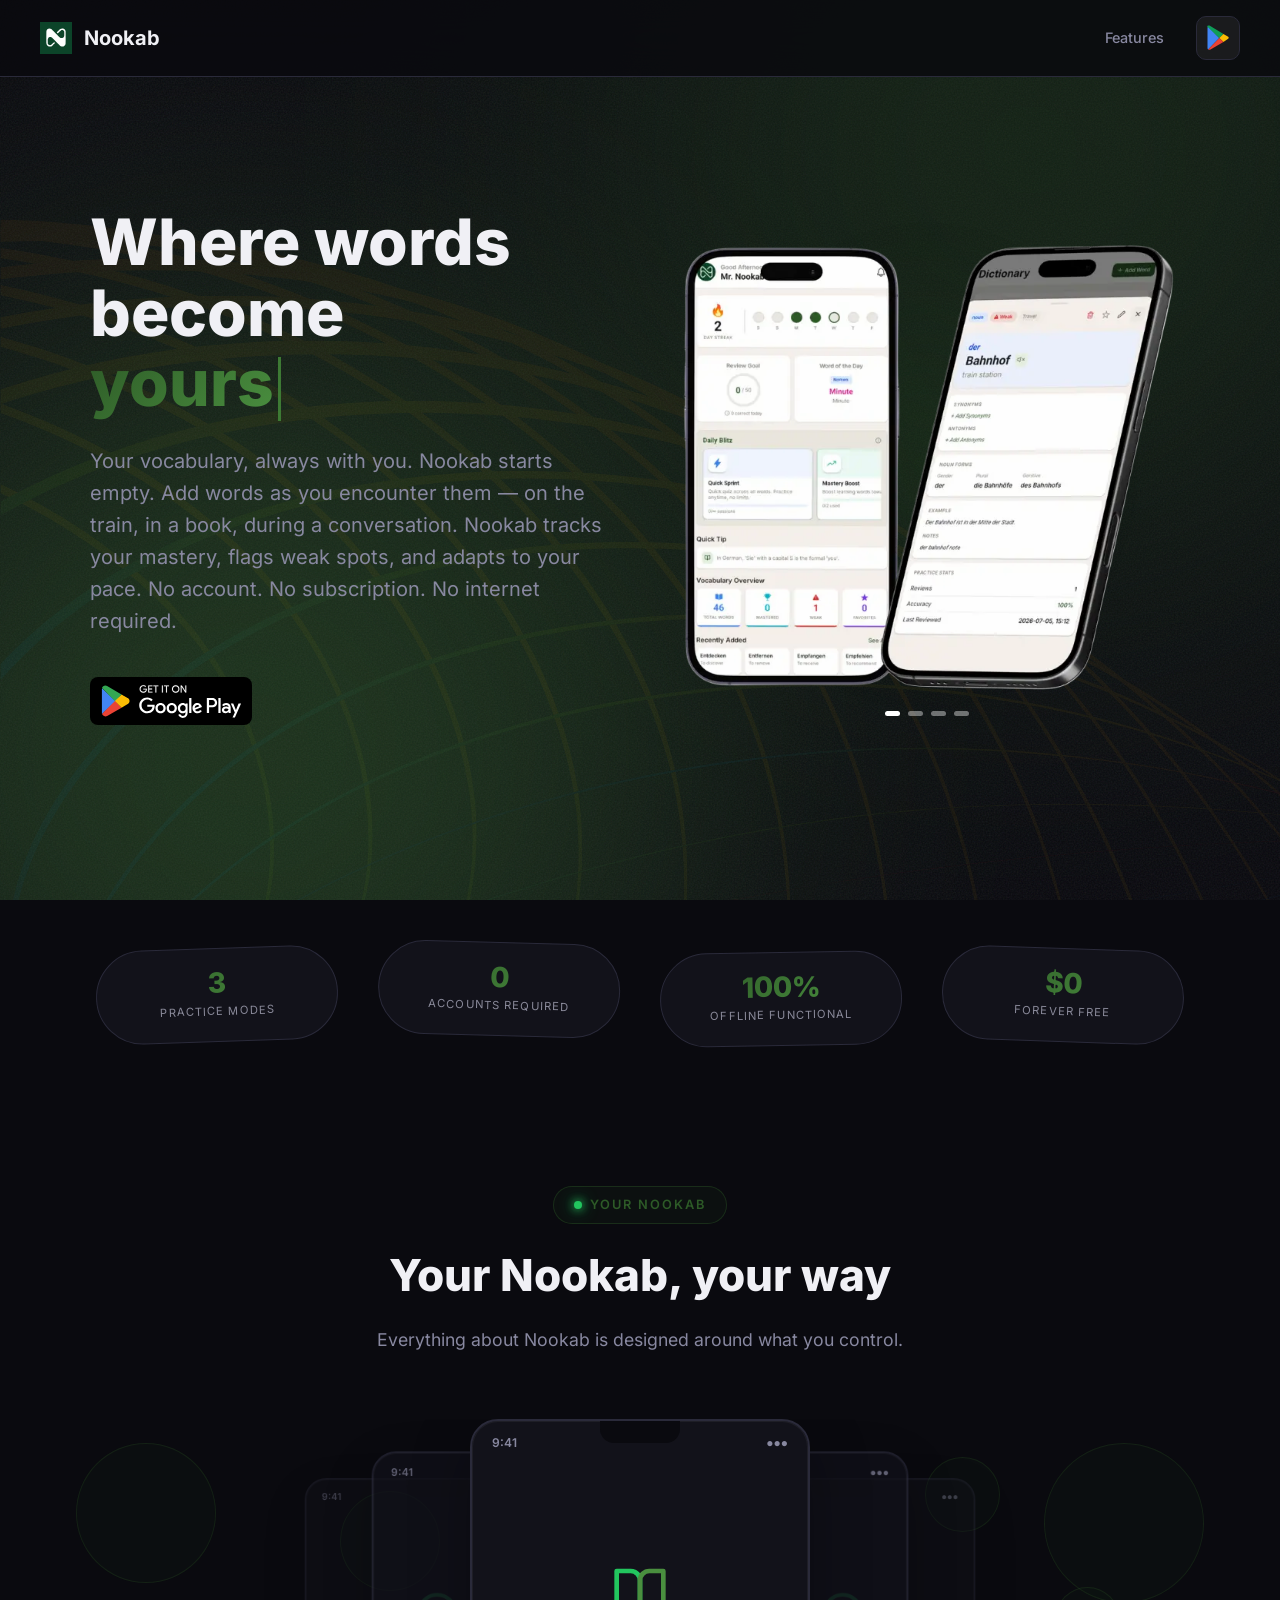
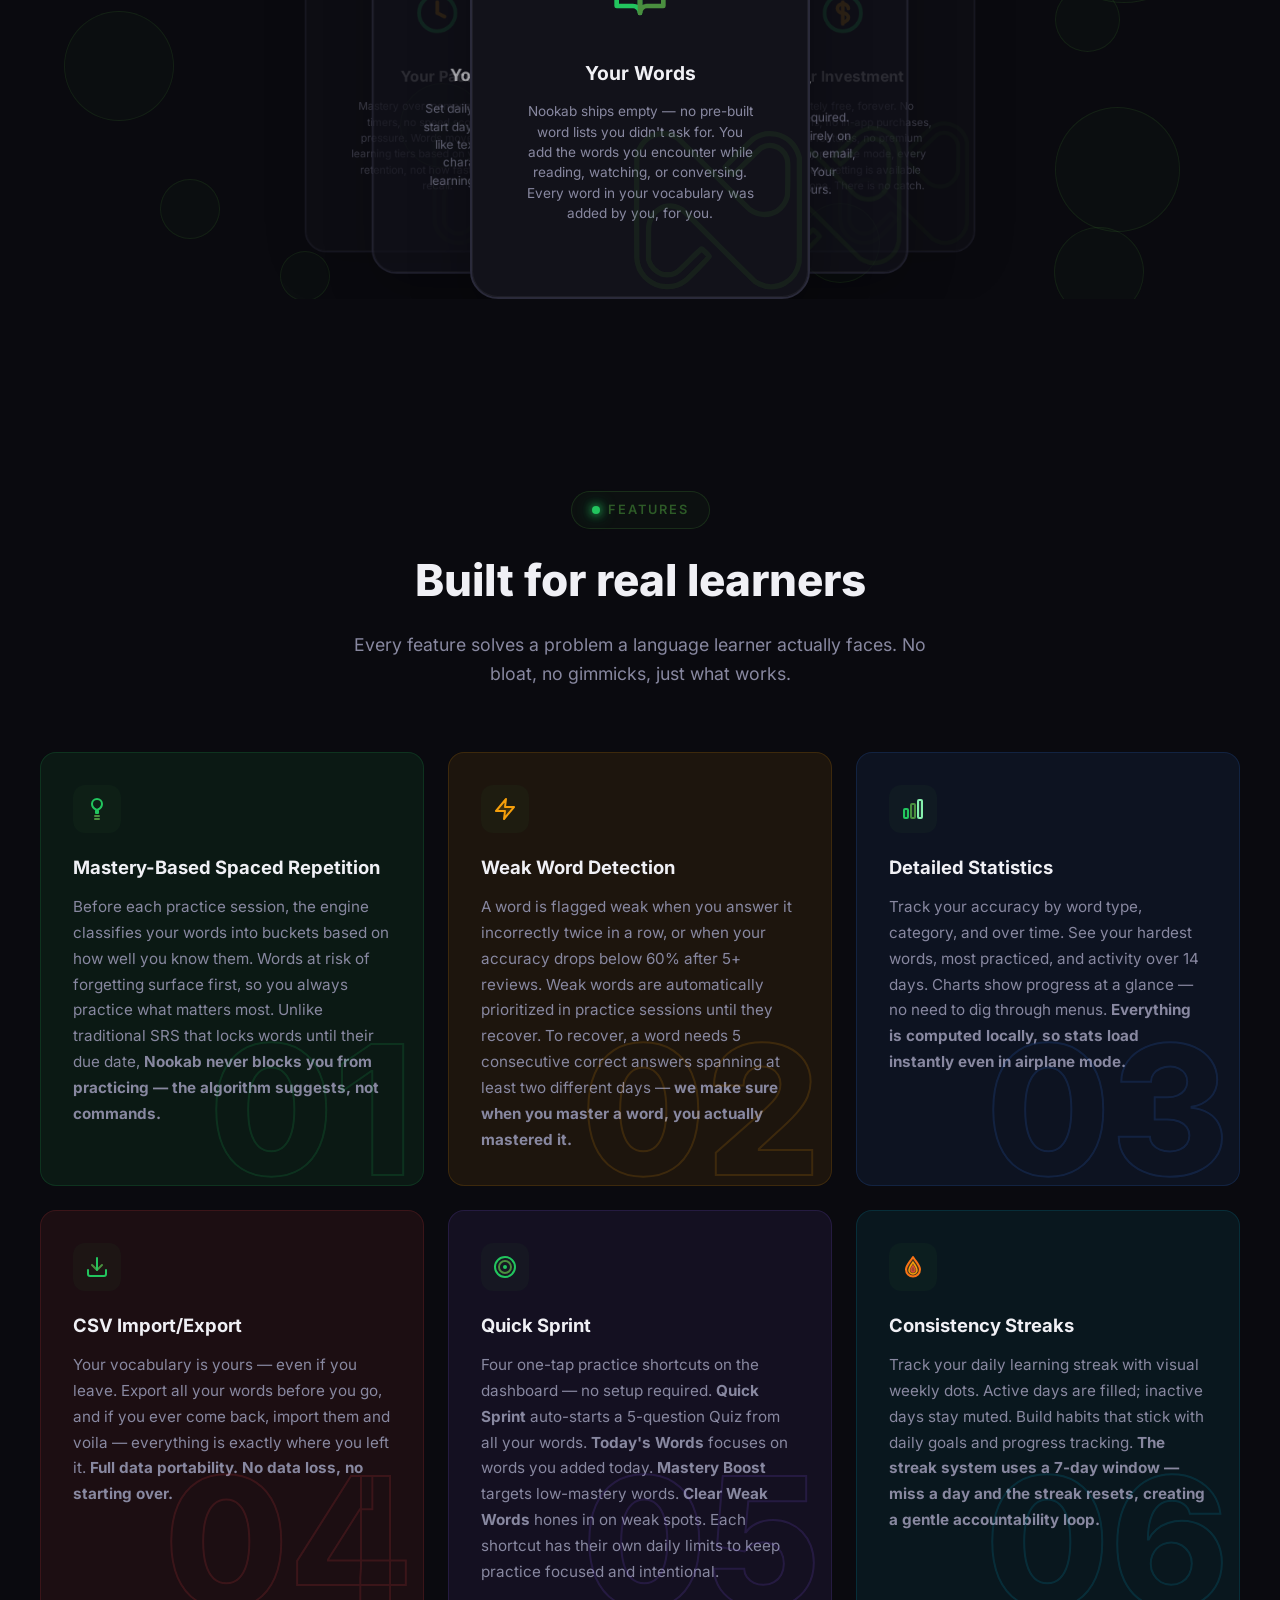
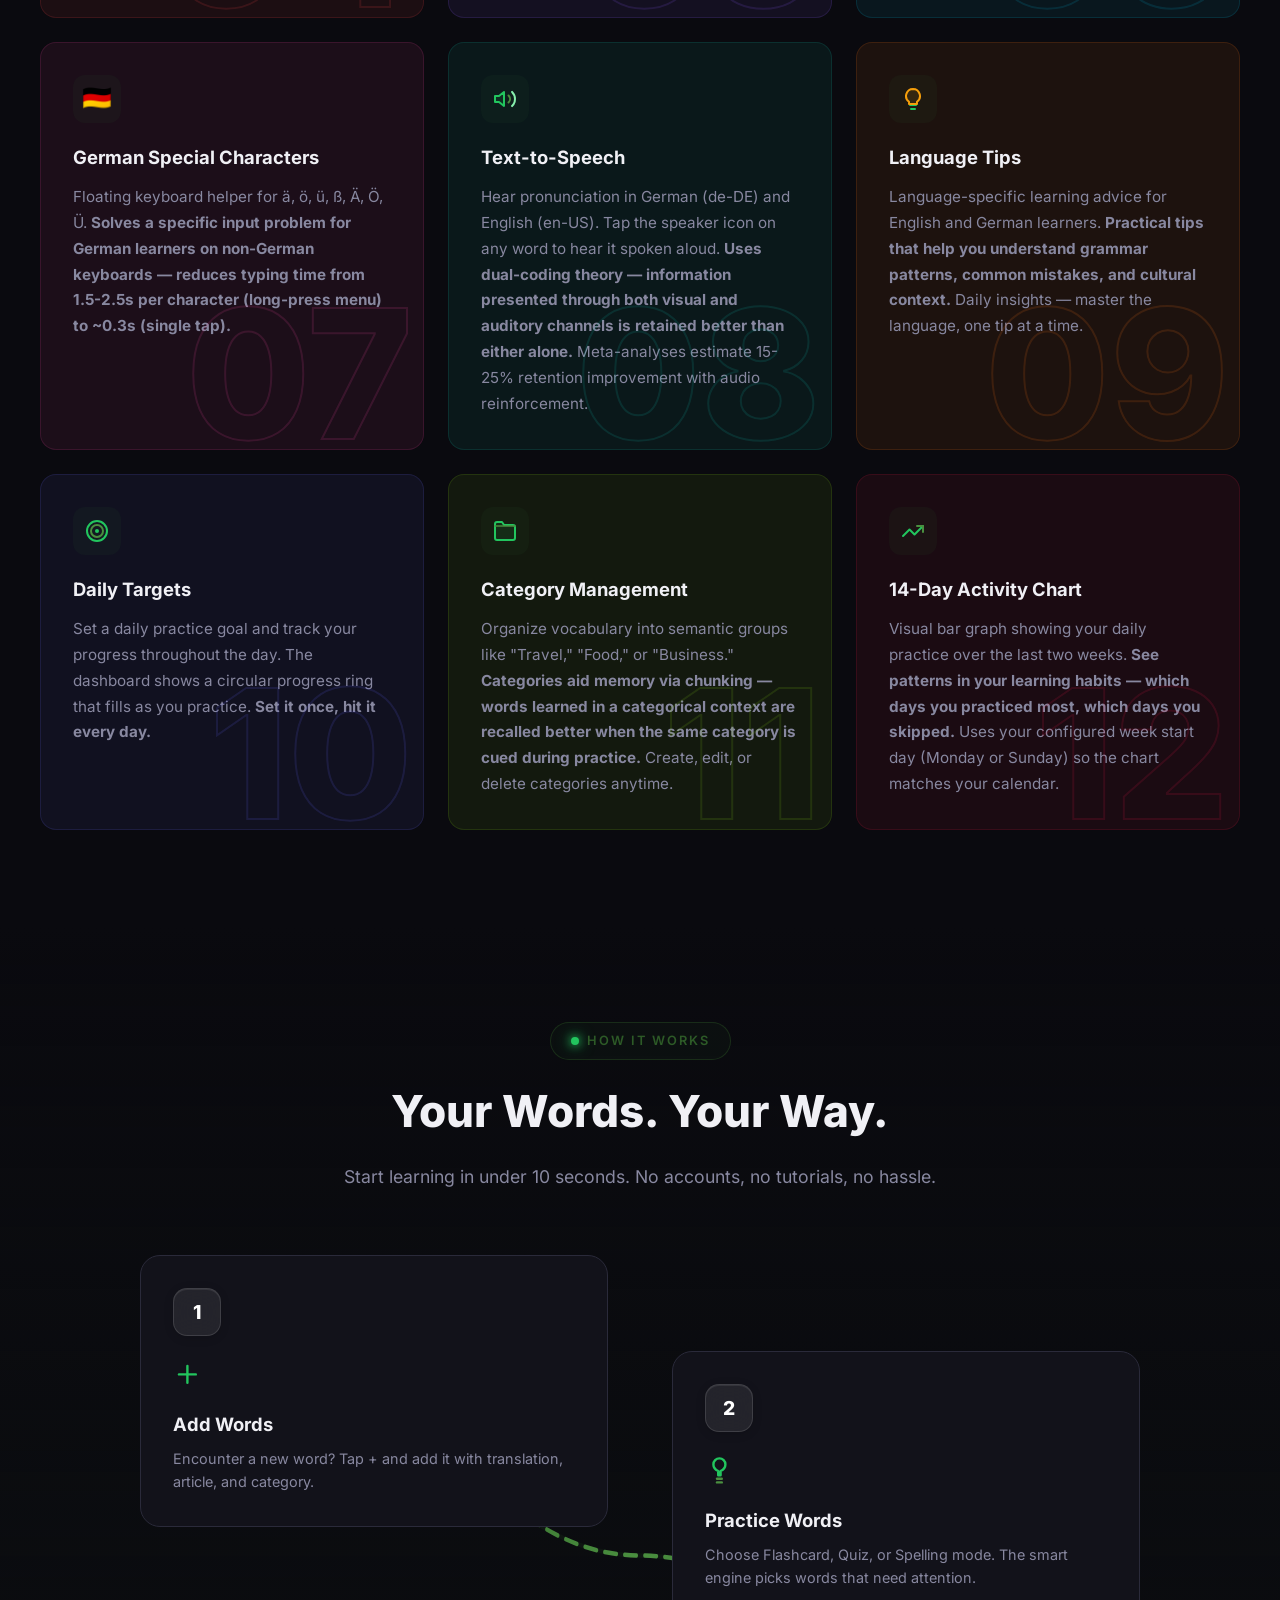
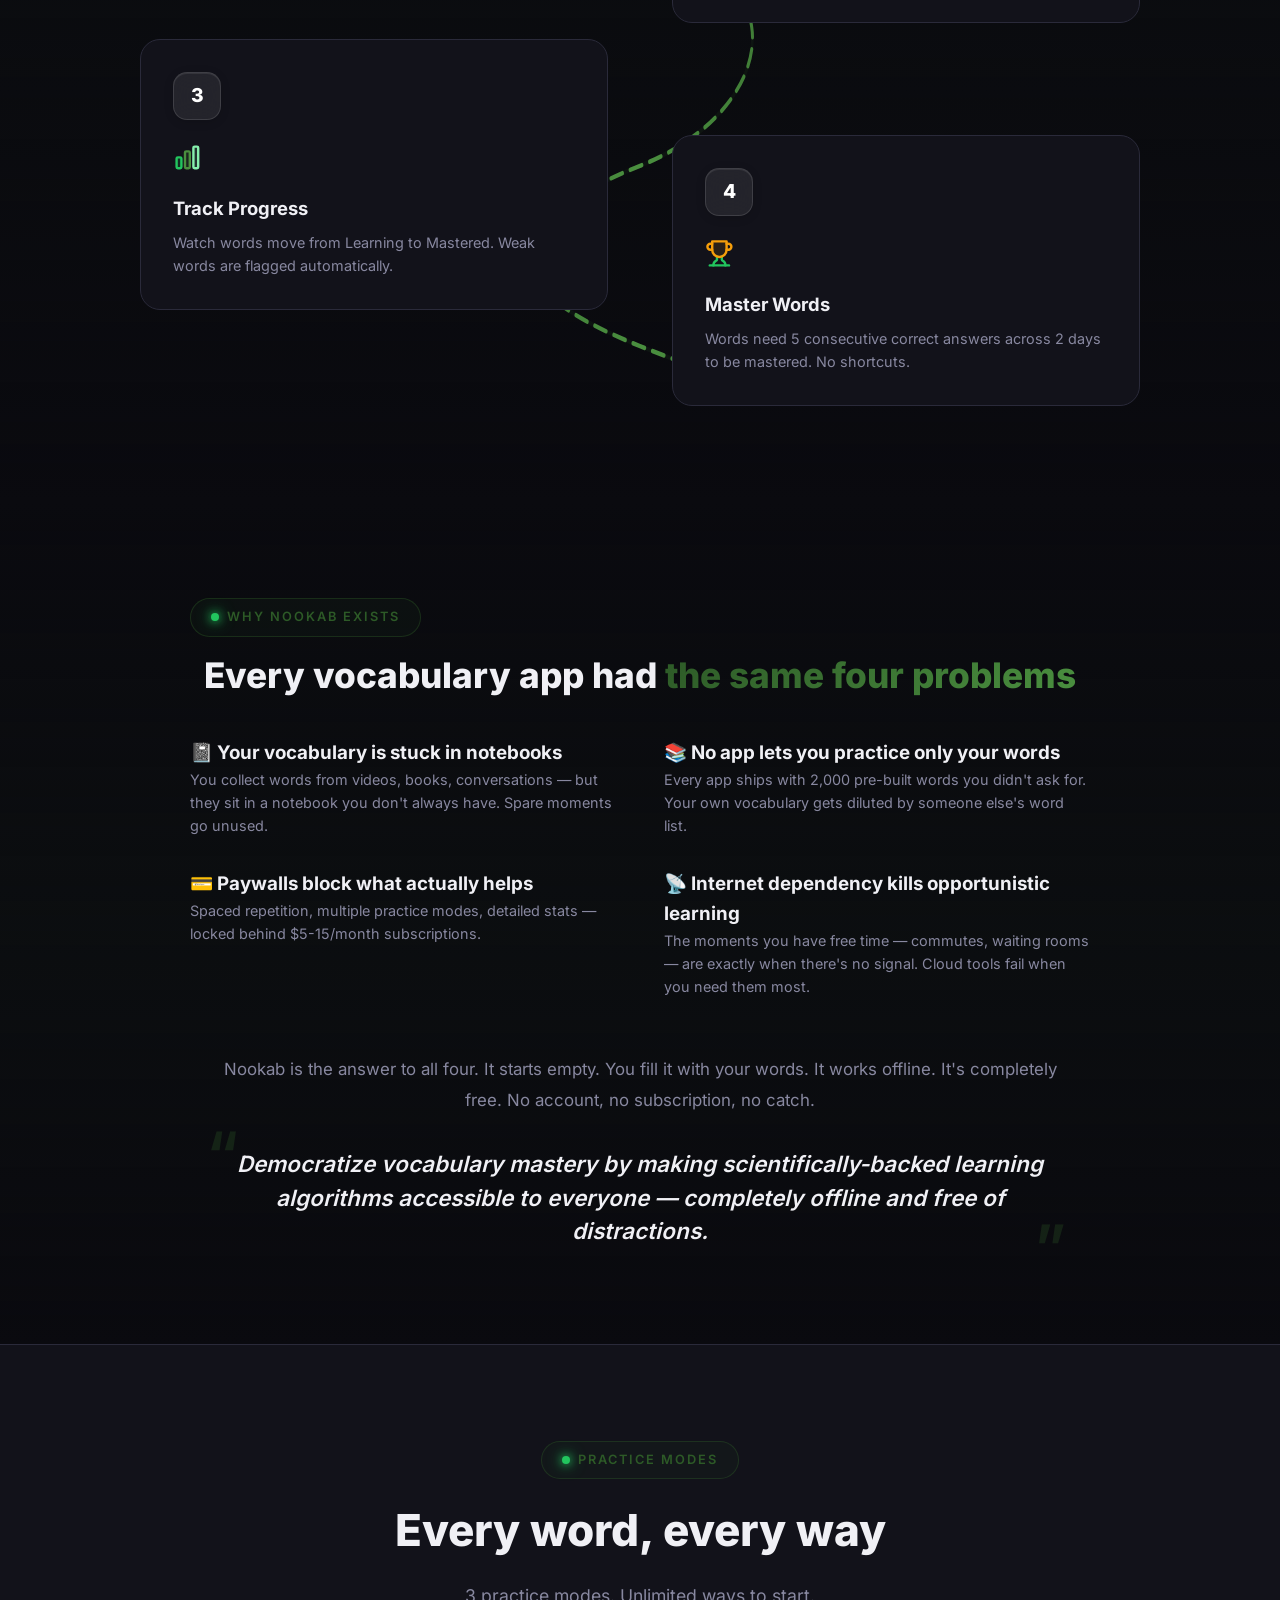
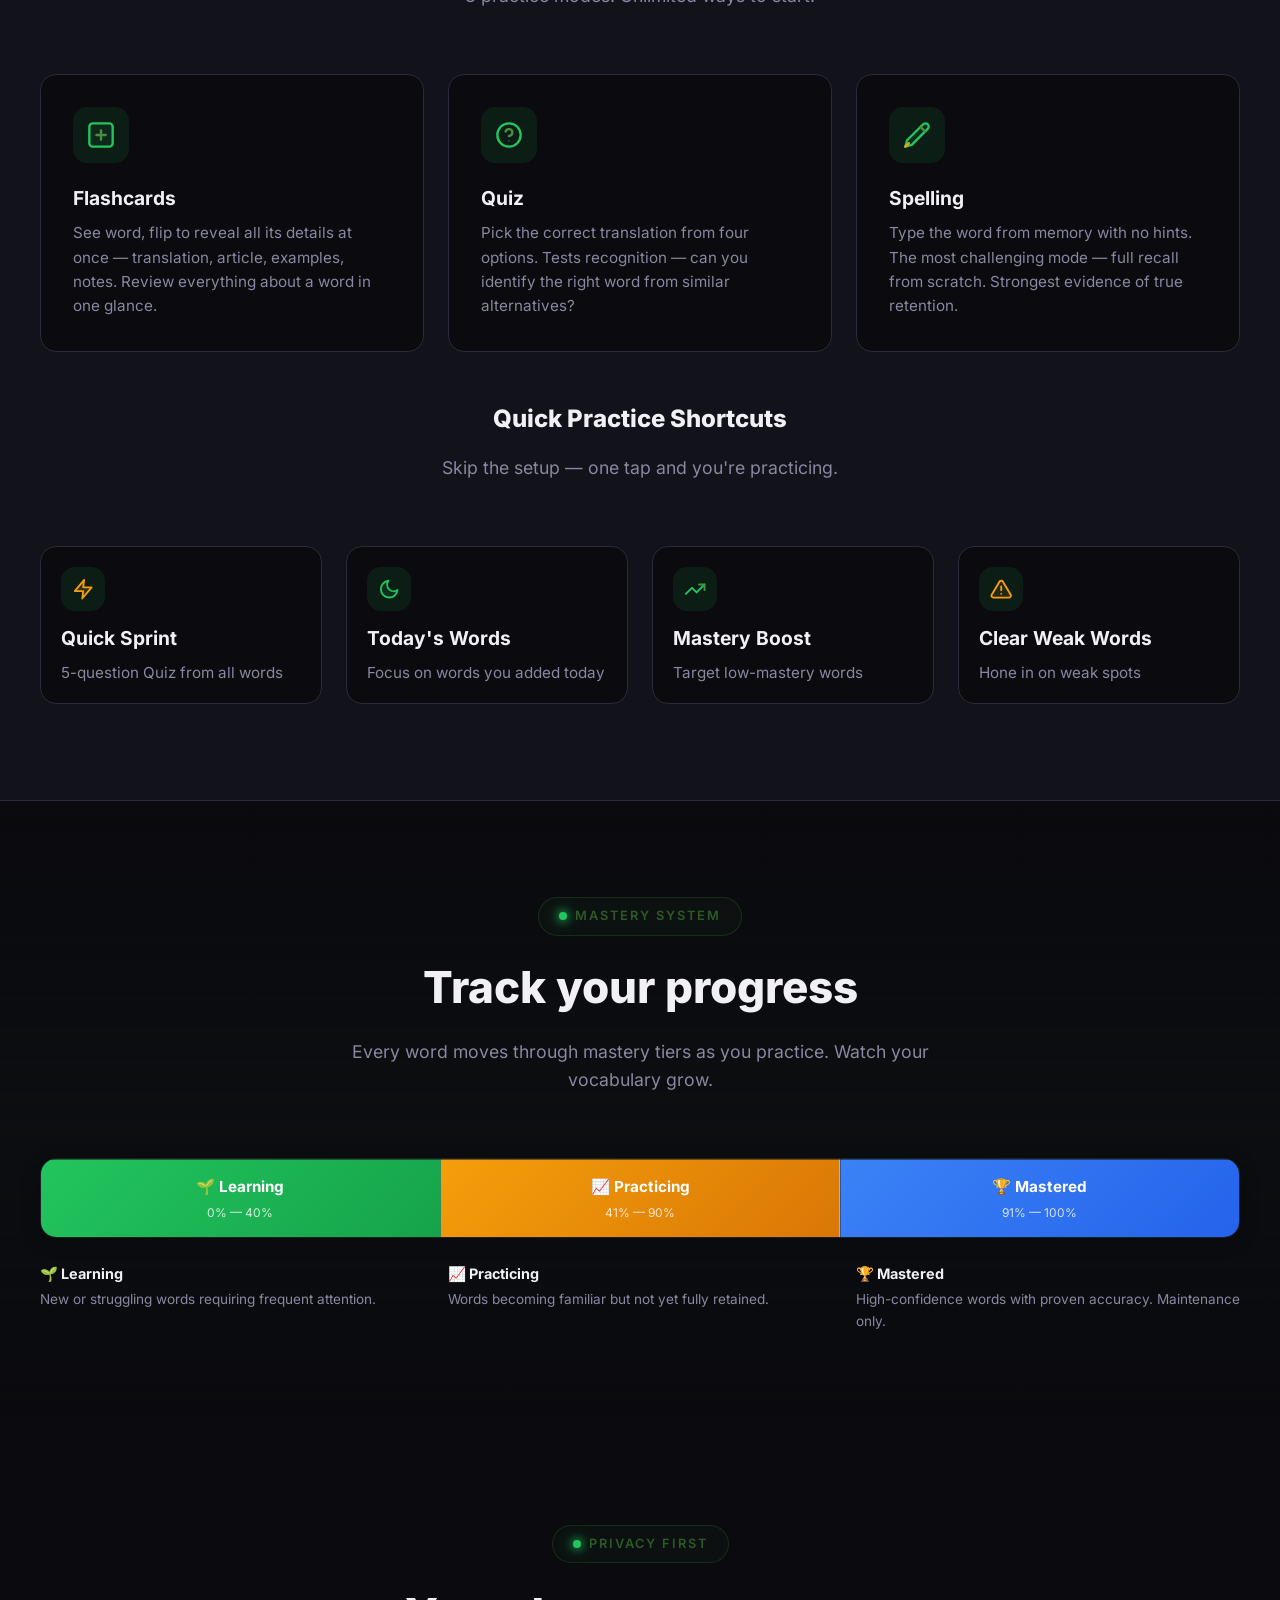
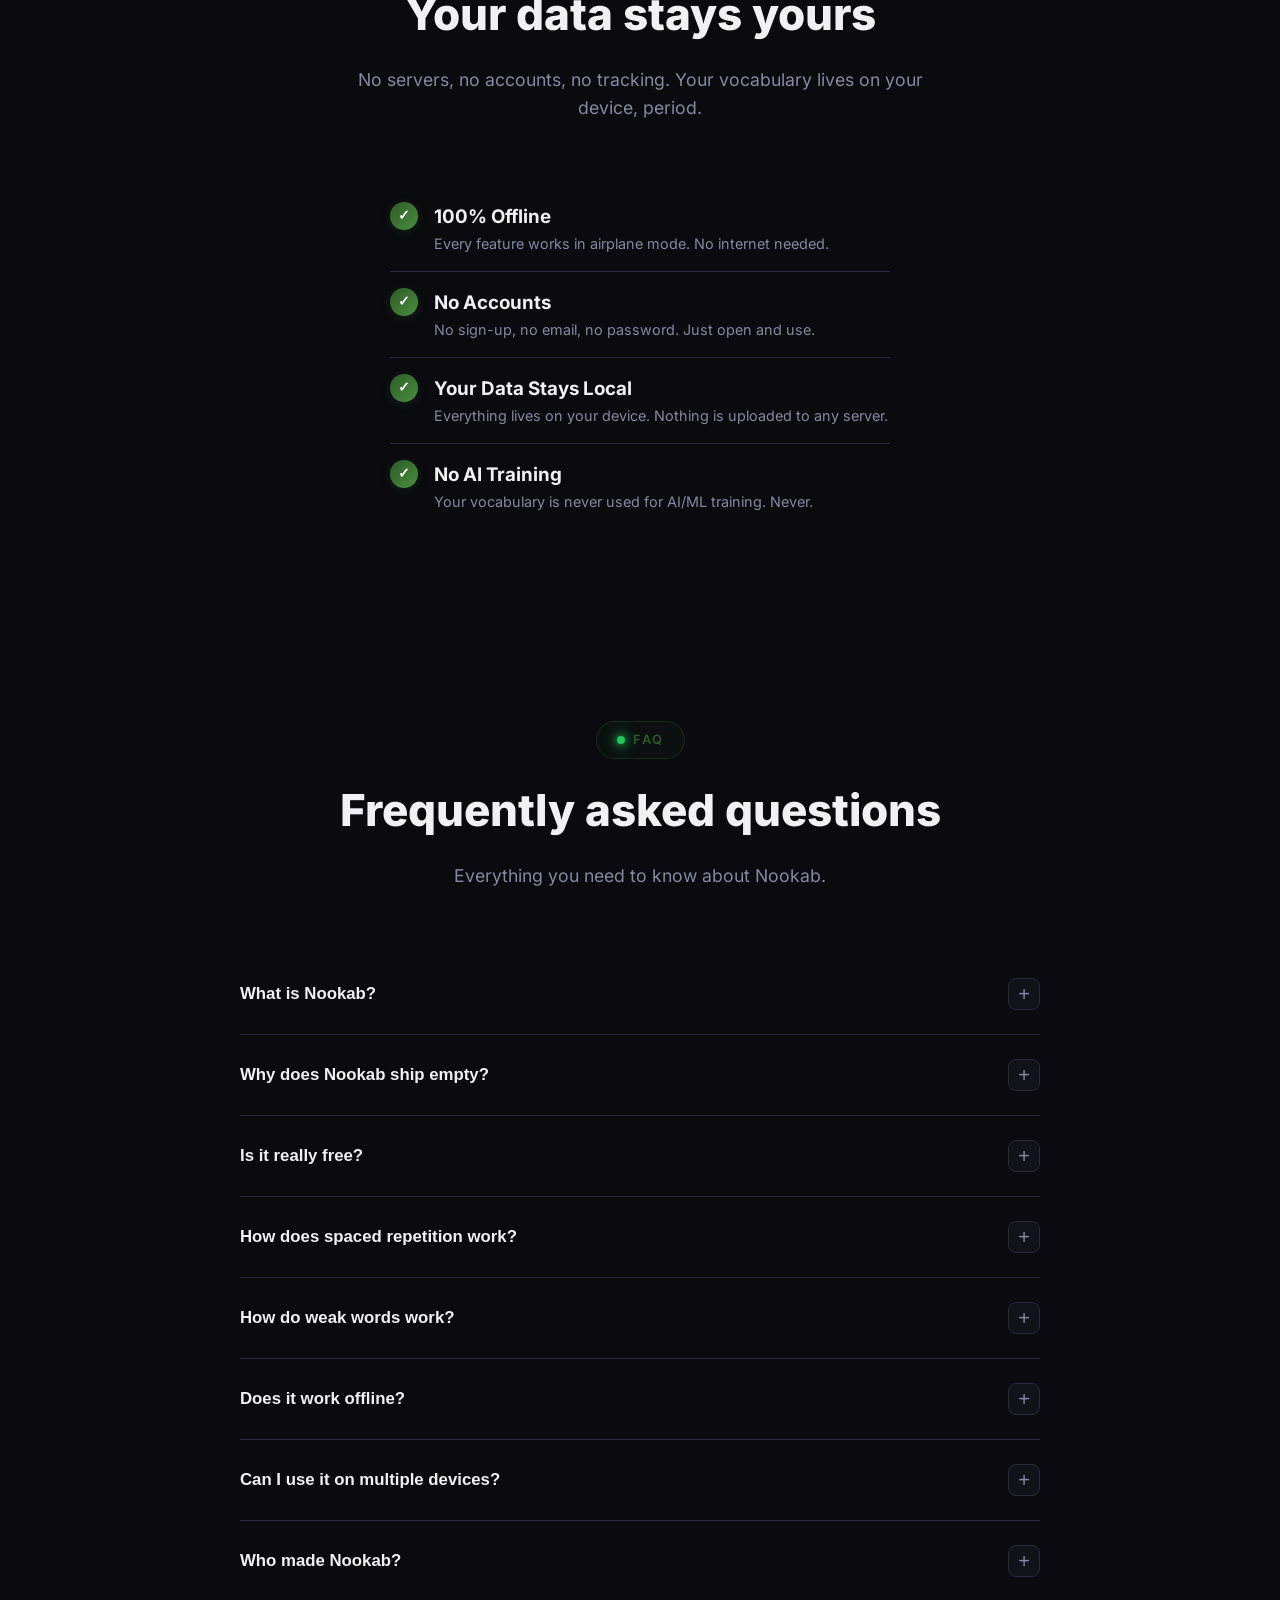
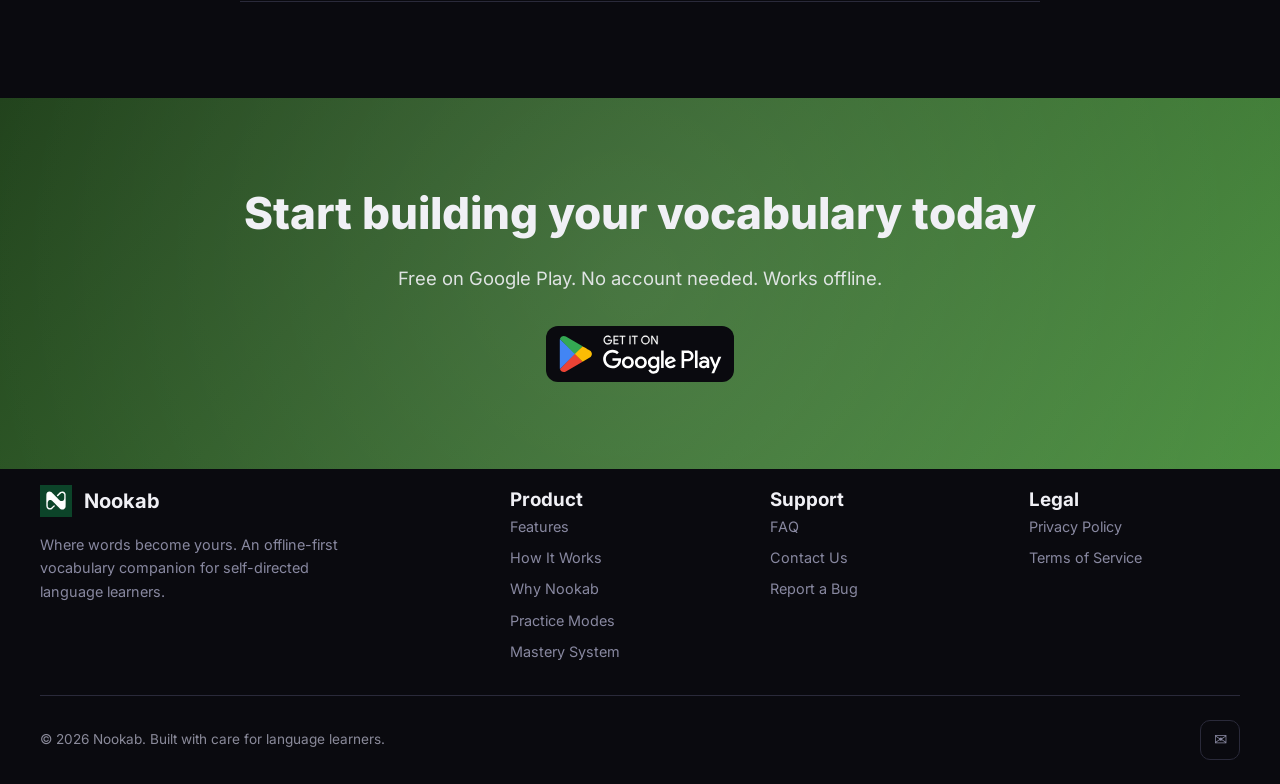
==== index.html @ 2d56cd39 "fix: Remove launching soon badge and fix Google Play hover - Removed hero-badge div from hero sectio" ====
<!DOCTYPE html>
<html lang="en">

    <head>
        <meta charset="UTF-8">
        <meta name="viewport" content="width=device-width, initial-scale=1.0">
        <title>Nookab — Where words become yours</title>
        <meta name="google-site-verification" content="RG0y1D5gTzGxqH91UcAWvKp08e-hcz8SPYMWPPB4Pgg" />
        <meta name="description"
            content="Nookab is an offline-first vocabulary companion for language learners. Add only the words you encounter, practice with spaced repetition, and track your mastery — all free, no account needed.">
        <meta name="robots" content="index, follow">
        <meta name="keywords" content="vocabulary app, language learning, flashcards, spaced repetition, SRS, offline app, word list, vocabulary builder, language practice, learn languages, Nookab, vocabulary trainer, vocab flashcards, word memorization, language study tool, vocabulary notebook, word tracker, Anki alternative, Memrise alternative, Duolingo alternative, custom dictionary, phrase book, learn English, vocabulary quiz, spelling practice, vocabulary flashcards, word of the day, offline dictionary, vocabulary review, language retention, vocabulary list builder, free vocabulary app, no subscription, vocab practice, vocabulary practice, language flashcards, Vokabeln lernen, Deutsch lernen, German vocabulary, German flashcards, Englisch Vokabeln, Vokabeltrainer, Vokabel App, Spaced Repetition Deutsch, Vokabeln offline, German language learning, Vokabel-App kostenlos, Vokabeln üben, Deutsch Vokabeln, Vokabelhilfe, Sprachen lernen, Wortliste Deutsch, Vokabelbuch, Gedächtnistraining, word mastery, study helper, bilingual vocabulary, Nookab app, language acquisition, vocabulary retention, language learning tool, vocabulary management, word collection, language learning companion, vocabulary enhancement, language learning software, vocabulary improvement, language learning resources, vocabulary tracking, language learning support, vocabulary development, language learning aid, vocabulary expansion, language learning application, vocabulary organization, language learning platform, vocabulary reinforcement, language learning assistance, vocabulary enrichment, language learning program, vocabulary growth, language learning system, vocabulary building tool, language learning app, vocabulary practice app, language learning resource, vocabulary study aid, vocabulary learning tool, language learning companion app, vocabulary learning application, language learning support tool, vocabulary learning platform, language learning enhancement, vocabulary learning software, language learning assistance application, vocabulary learning resource, language learning aid application, vocabulary learning system, language learning development tool, vocabulary learning program, language learning improvement application, vocabulary learning support tool, language learning enrichment application, vocabulary learning assistance platform">
        <link rel="canonical" href="https://hhhameem.github.io/nookab/">
        <link rel="icon" type="image/x-icon" href="icons/favicon.ico">
        <link rel="apple-touch-icon" href="icons/icon.png">
        <link rel="icon" type="image/png" sizes="192x192" href="icons/icon.png">
        <link rel="manifest" href="site.webmanifest">
        <meta name="theme-color" content="#0a0a0f">
        <link rel="preload" href="css/style.css" as="style">
        <link rel="stylesheet" href="css/style.css">
        <link rel="preload" as="image" href="images/dash-dict_1.webp">

        <!-- Structured Data (JSON-LD) -->
        <script type="application/ld+json">
    {
        "@context": "https://schema.org",
        "@type": "SoftwareApplication",
        "name": "Nookab",
        "operatingSystem": "Android",
        "applicationCategory": "EducationalApplication",
        "description": "Offline-first vocabulary companion for language learners. Add words as you encounter them, practice with spaced repetition, and track your mastery — all free, no account needed.",
        "url": "https://play.google.com/store/apps/details?id=com.hananatelier.nookab",
        "offers": {
            "@type": "Offer",
            "price": "0",
            "priceCurrency": "USD"
        },
        "author": {
            "@type": "Organization",
            "name": "Nookab"
        }
    }
    </script>
        <script type="application/ld+json">
    {
        "@context": "https://schema.org",
        "@type": "Organization",
        "name": "Nookab",
        "url": "https://hhhameem.github.io/nookab/",
        "logo": "icons/icon.png",
        "contactPoint": {
            "@type": "ContactPoint",
            "email": "contact.nookab@gmail.com",
            "contactType": "customer support"
        }
    }
    </script>
        <script type="application/ld+json">
    {
        "@context": "https://schema.org",
        "@type": "FAQPage",
        "mainEntity": [
            {
                "@type": "Question",
                "name": "What is Nookab?",
                "acceptedAnswer": {
                    "@type": "Answer",
                    "text": "Nookab is an offline-first vocabulary companion for self-directed language learners. Unlike apps that ship pre-built word lists, Nookab starts empty — you fill it with words you find while reading, watching, or conversing."
                }
            },
            {
                "@type": "Question",
                "name": "Is it really free?",
                "acceptedAnswer": {
                    "@type": "Answer",
                    "text": "Yes — completely free. No subscriptions, no in-app purchases, no locked features. Every practice mode, every chart, every setting is available from day one. There is no catch."
                }
            },
            {
                "@type": "Question",
                "name": "Does it work offline?",
                "acceptedAnswer": {
                    "@type": "Answer",
                    "text": "Yes — everything works in airplane mode. Adding words, practicing, viewing stats, exporting data — all work without internet."
                }
            },
            {
                "@type": "Question",
                "name": "How does spaced repetition work?",
                "acceptedAnswer": {
                    "@type": "Answer",
                    "text": "Nookab uses a mastery-based scheduling system. Before each session, the engine classifies words into four buckets based on how well you know them. Words at risk of forgetting surface first."
                }
            }
        ]
    }
    </script>

        <!-- Open Graph / Facebook -->
        <meta property="og:type" content="website">
        <meta property="og:title" content="Nookab — Where words become yours">
        <meta property="og:description"
            content="Your vocabulary, always with you. Add words as you encounter them, practice with spaced repetition, and track your mastery — all free, no account needed. Works offline.">
        <meta property="og:image" content="https://hhhameem.github.io/nookab/icons/icon.png">
        <meta property="og:url" content="https://hhhameem.github.io/nookab/">

        <!-- Twitter -->
        <meta name="twitter:card" content="summary_large_image">
        <meta name="twitter:title" content="Nookab — Where words become yours">
        <meta name="twitter:description"
            content="Your vocabulary, always with you. Add words as you encounter them, practice with spaced repetition, and track your mastery — all free, no account needed. Works offline.">
        <meta name="twitter:image" content="https://hhhameem.github.io/nookab/icons/icon.png">
    </head>

    <body>
        <!-- Scroll Progress Bar -->
        <div class="scroll-progress" id="scrollProgress"></div>

        <!-- Back to Top Button -->
        <button class="back-to-top" id="backToTop" aria-label="Back to top">↑</button>

        <!-- Noise Texture Overlay -->
        <div class="noise-overlay">
            <svg xmlns="http://www.w3.org/2000/svg">
                <filter id="noiseFilter">
                    <feTurbulence type="fractalNoise" baseFrequency="0.65" numOctaves="3" stitchTiles="stitch" />
                </filter>
                <rect width="100%" height="100%" filter="url(#noiseFilter)" />
            </svg>
        </div>

        <!-- Navigation -->
        <nav id="navbar">
            <div class="nav-container">
                <a href="index.html" class="nav-logo">
                    <img src="images/nookab_logo.svg" alt="Nookab - Learn and Practice Vocab Offline"
                        title="Nookab - Learn and Practice Vocab Offline" width="32" height="32" loading="eager">
                    <span>Nookab</span>
                </a>
                <div class="nav-links" id="navLinks">
                    <a href="#features">Features</a>
                    <a href="https://play.google.com/store/apps/details?id=com.hananatelier.nookab" class="nav-cta"
                        target="_blank" rel="noopener" aria-label="Get on Google Play">
                        <svg viewBox="0 0 48 48">
                            <path d="M7.2 4.4L26.2 24 7.2 43.6c-.8-.5-1.2-1.4-1.2-2.6V7c0-1.2.4-2.1 1.2-2.6z"
                                fill="#4285F4" />
                            <path d="M33.3 17.1L10.8 3.5C9.4 2.7 7.8 2.5 6.3 3c-.5.2-.9.5-1.2.9L26.2 24l7.1-6.9z"
                                fill="#0F9D58" />
                            <path d="M33.3 30.9L26.2 24l7.1-6.9 7.5 4.3c2.1 1.2 2.1 3.2 0 4.4l-7.5 5.1z"
                                fill="#FBBC04" />
                            <path d="M33.3 30.9L26.2 24 7.2 43.6c1 .6 2.1.8 3.2.4l22.9-13.1z" fill="#EA4335" />
                        </svg>
                    </a>
                </div>
                <button class="mobile-menu-btn" id="mobileMenuBtn" aria-label="Toggle menu">☰</button>
            </div>
        </nav>

        <main>
            <!-- Hero Section -->
            <section class="hero">
                <div class="hero-bg">
                    <div class="hero-gradient hero-gradient-1"></div>
                    <div class="hero-gradient hero-gradient-2"></div>
                </div>
                <div class="hero-content">
                    <div class="hero-left">

                        <h1>Where words become<br><span class="highlight" id="typingText">yours</span><span
                                class="typing-cursor" id="typingCursor"></span></h1>
                        <p class="hero-subtitle">Your vocabulary, always with you. Nookab starts empty. Add words as you
                            encounter them — on the train, in a book, during a conversation. Nookab tracks your mastery,
                            flags
                            weak spots, and adapts to your pace. No account. No subscription. No internet required.</p>
                        <div class="hero-buttons">
                            <a href="https://play.google.com/store/apps/details?id=com.hananatelier.nookab"
                                class="btn btn-primary btn-google-play" target="_blank" rel="noopener">
                                <img src="images/GooglePlay_Badge.svg" alt="Get it on Google Play"
                                    title="Get it on Google Play" width="180" height="54" loading="eager">
                            </a>
                        </div>
                    </div>
                    <div class="hero-right">
                        <div class="hero-phone-glow"></div>
                        <div class="hero-slider">
                            <div class="hero-slider-track">
                                <img src="images/dash-dict_1.webp" alt="Nookab Dictionary" title="Nookab Dictionary"
                                    class="hero-app-image" width="600" height="500" loading="eager"
                                    fetchpriority="high">
                                <img src="images/stat-practice_2.webp" alt="Nookab Practice Stats"
                                    title="Nookab Practice Stats" class="hero-app-image" width="600" height="500"
                                    loading="lazy">
                                <img src="images/flash-setup_3.webp" alt="Nookab Flashcard Setup"
                                    title="Nookab Flashcard Setup" class="hero-app-image" width="600" height="500"
                                    loading="lazy">
                                <img src="images/exp-imp_4.webp" alt="Nookab Export Import" title="Nookab Export Import"
                                    class="hero-app-image" width="600" height="500" loading="lazy">
                            </div>
                            <div class="hero-slider-dots">
                                <span class="hero-dot active" data-index="0"></span>
                                <span class="hero-dot" data-index="1"></span>
                                <span class="hero-dot" data-index="2"></span>
                                <span class="hero-dot" data-index="3"></span>
                            </div>
                        </div>
                    </div>
                </div>
                </div>
                </div>
            </section>

            <!-- Stats Bar -->
            <div class="stats-bar">
                <div class="stats-grid">
                    <div class="stat-item">
                        <div class="stat-value" data-target="3" data-suffix="">0</div>
                        <div class="stat-label">Practice Modes</div>
                    </div>
                    <div class="stat-item">
                        <div class="stat-value" data-target="0" data-suffix="">0</div>
                        <div class="stat-label">Accounts Required</div>
                    </div>
                    <div class="stat-item">
                        <div class="stat-value" data-target="100" data-suffix="%">0%</div>
                        <div class="stat-label">Offline Functional</div>
                    </div>
                    <div class="stat-item">
                        <div class="stat-value" data-target="0" data-prefix="$" data-suffix="">$0</div>
                        <div class="stat-label">Forever Free</div>
                    </div>
                </div>
            </div>

            <!-- Your Nookab Section -->
            <section id="nookab">
                <div class="container">
                    <div class="section-header reveal">
                        <span class="section-label">Your Nookab</span>
                        <h2 class="section-title">Your Nookab, your way</h2>
                        <p class="section-subtitle">Everything about Nookab is designed around what you control.</p>
                    </div>
                    <div class="card-stack-container">
                        <noscript>

                        </noscript>
                        <div class="bg-circles">
                            <div class="bg-circle bg-circle-1"></div>
                            <div class="bg-circle bg-circle-2"></div>
                            <div class="bg-circle bg-circle-3"></div>
                            <div class="bg-circle bg-circle-4"></div>
                            <div class="bg-circle bg-circle-5"></div>
                            <div class="bg-circle bg-circle-6"></div>
                            <div class="bg-circle bg-circle-7"></div>
                            <div class="bg-circle bg-circle-8"></div>
                            <div class="bg-circle bg-circle-9"></div>
                            <div class="bg-circle bg-circle-10"></div>
                            <div class="bg-circle bg-circle-11"></div>
                            <div class="bg-circle bg-circle-12"></div>
                        </div>
                        <div class="card-stack" id="cardStack">
                            <div class="stack-card" data-index="0">
                                <div class="phone-notch"></div>
                                <div class="phone-status-bar">
                                    <span>9:41</span>
                                    <span>●●●</span>
                                </div>
                                <div class="phone-screen">
                                    <div class="stack-card-icon">📚</div>
                                    <h3>Your Words</h3>
                                    <p>Nookab ships empty — no pre-built word lists you didn't ask for. You add the
                                        words
                                        you encounter while reading, watching, or conversing. Every word in your
                                        vocabulary
                                        was added by you, for you.</p>
                                </div>
                            </div>
                            <div class="stack-card" data-index="1">
                                <div class="phone-notch"></div>
                                <div class="phone-status-bar">
                                    <span>9:41</span>
                                    <span>●●●</span>
                                </div>
                                <div class="phone-screen">
                                    <div class="stack-card-icon">🔒</div>
                                    <h3>Your Privacy</h3>
                                    <p>No accounts, no cloud required. Your vocabulary lives entirely on your device. No
                                        sign-up, no email, no password required. Your learning data stays yours.</p>
                                </div>
                            </div>
                            <div class="stack-card" data-index="2">
                                <div class="phone-notch"></div>
                                <div class="phone-status-bar">
                                    <span>9:41</span>
                                    <span>●●●</span>
                                </div>
                                <div class="phone-screen">
                                    <div class="stack-card-icon">💰</div>
                                    <h3>Your Investment</h3>
                                    <p>Completely free, forever. No subscriptions, no in-app purchases, no locked
                                        features,
                                        no premium tiers. Every practice mode, every chart, every setting is available
                                        from
                                        day one. There is no catch.</p>
                                </div>
                            </div>
                            <div class="stack-card" data-index="3">
                                <div class="phone-notch"></div>
                                <div class="phone-status-bar">
                                    <span>9:41</span>
                                    <span>●●●</span>
                                </div>
                                <div class="phone-screen">
                                    <div class="stack-card-icon">✨</div>
                                    <h3>Your Experience</h3>
                                    <p>No dark patterns, no fake scarcity, no engagement-for-engagement's-sake. Nookab
                                        doesn't use social feeds to distract you or leaderboards to guilt you. Every
                                        feature
                                        exists to help you learn.</p>
                                </div>
                            </div>
                            <div class="stack-card" data-index="4">
                                <div class="phone-notch"></div>
                                <div class="phone-status-bar">
                                    <span>9:41</span>
                                    <span>●●●</span>
                                </div>
                                <div class="phone-screen">
                                    <div class="stack-card-icon">⏱️</div>
                                    <h3>Your Pace</h3>
                                    <p>Mastery over memorization. No timers, no speed scoring, no pressure. Words move
                                        through learning tiers based on your actual retention, not how fast you can
                                        recall.
                                    </p>
                                </div>
                            </div>
                            <div class="stack-card" data-index="5">
                                <div class="phone-notch"></div>
                                <div class="phone-status-bar">
                                    <span>9:41</span>
                                    <span>●●●</span>
                                </div>
                                <div class="phone-screen">
                                    <div class="stack-card-icon">⚙️</div>
                                    <h3>Your Preferences</h3>
                                    <p>Set daily goals, choose your week start day, and enable learning tools like
                                        text-to-speech and special characters. Customize your learning experience the
                                        way
                                        you want.</p>
                                </div>
                            </div>
                        </div>
                        <div class="stack-dots" id="stackDots">
                            <button class="stack-dot active" data-index="0" aria-label="Go to card 1"></button>
                            <button class="stack-dot" data-index="1" aria-label="Go to card 2"></button>
                            <button class="stack-dot" data-index="2" aria-label="Go to card 3"></button>
                            <button class="stack-dot" data-index="3" aria-label="Go to card 4"></button>
                            <button class="stack-dot" data-index="4" aria-label="Go to card 5"></button>
                            <button class="stack-dot" data-index="5" aria-label="Go to card 6"></button>
                        </div>
                    </div>
                </div>
            </section>

            <!-- Features Section -->
            <section id="features">
                <div class="container">
                    <div class="section-header reveal">
                        <span class="section-label">Features</span>
                        <h2 class="section-title">Built for real learners</h2>
                        <p class="section-subtitle">Every feature solves a problem a language learner actually faces. No
                            bloat, no gimmicks, just what works.</p>
                    </div>
                    <div class="features-grid">
                        <div class="feature-card reveal-left stagger-1" data-number="01">
                            <div class="feature-icon">🧠</div>
                            <h3>Mastery-Based Spaced Repetition</h3>
                            <p>Before each practice session, the engine classifies your words into buckets based on how
                                well
                                you know them. Words at risk of forgetting surface first, so you always practice what
                                matters most. Unlike traditional SRS that locks words until their due date,
                                <strong>Nookab
                                    never blocks you from practicing — the algorithm suggests, not commands.</strong>
                            </p>
                        </div>
                        <div class="feature-card reveal-right stagger-2" data-number="02">
                            <div class="feature-icon">⚡</div>
                            <h3>Weak Word Detection</h3>
                            <p>A word is flagged weak when you answer it incorrectly twice in a row, or when your
                                accuracy
                                drops below 60% after 5+ reviews. Weak words are automatically prioritized in practice
                                sessions until they recover. To recover, a word needs 5 consecutive correct answers
                                spanning
                                at least two different days — <strong>we make sure when you master a word, you actually
                                    mastered it.</strong></p>
                        </div>
                        <div class="feature-card reveal-left stagger-3" data-number="03">
                            <div class="feature-icon">📊</div>
                            <h3>Detailed Statistics</h3>
                            <p>Track your accuracy by word type, category, and over time. See your hardest words, most
                                practiced, and activity over 14 days. Charts show progress at a glance — no need to dig
                                through menus. <strong>Everything is computed locally, so stats load instantly even in
                                    airplane mode.</strong></p>
                        </div>
                        <div class="feature-card reveal-right stagger-4" data-number="04">
                            <div class="feature-icon">📥</div>
                            <h3>CSV Import/Export</h3>
                            <p>Your vocabulary is yours — even if you leave. Export all your words before you go, and if
                                you
                                ever come back, import them and voila — everything is exactly where you left it.
                                <strong>Full data portability. No data loss, no starting over.</strong>
                            </p>
                        </div>
                        <div class="feature-card reveal-left stagger-5" data-number="05">
                            <div class="feature-icon">🎯</div>
                            <h3>Quick Sprint</h3>
                            <p>Four one-tap practice shortcuts on the dashboard — no setup required. <strong>Quick
                                    Sprint</strong> auto-starts a 5-question Quiz from all your words. <strong>Today's
                                    Words</strong> focuses on words you added today. <strong>Mastery Boost</strong>
                                targets
                                low-mastery words. <strong>Clear Weak Words</strong> hones in on weak spots. Each
                                shortcut
                                has their own daily limits to keep practice focused and intentional.</p>
                        </div>
                        <div class="feature-card reveal-right stagger-6" data-number="06">
                            <div class="feature-icon">🔥</div>
                            <h3>Consistency Streaks</h3>
                            <p>Track your daily learning streak with visual weekly dots. Active days are filled;
                                inactive
                                days stay muted. Build habits that stick with daily goals and progress tracking.
                                <strong>The
                                    streak system uses a 7-day window — miss a day and the streak resets, creating a
                                    gentle
                                    accountability loop.</strong></p>
                        </div>
                        <div class="feature-card reveal-left stagger-1" data-number="07">
                            <div class="feature-icon">🇩🇪</div>
                            <h3>German Special Characters</h3>
                            <p>Floating keyboard helper for ä, ö, ü, ß, Ä, Ö, Ü. <strong>Solves a specific input problem
                                    for
                                    German learners on non-German keyboards — reduces typing time from 1.5-2.5s per
                                    character (long-press menu) to ~0.3s (single tap).</strong></p>
                        </div>
                        <div class="feature-card reveal-right stagger-2" data-number="08">
                            <div class="feature-icon">🔊</div>
                            <h3>Text-to-Speech</h3>
                            <p>Hear pronunciation in German (de-DE) and English (en-US). Tap the speaker icon on any
                                word to
                                hear it spoken aloud. <strong>Uses dual-coding theory — information presented through
                                    both
                                    visual and auditory channels is retained better than either alone.</strong>
                                Meta-analyses estimate 15-25% retention improvement with audio reinforcement.</p>
                        </div>
                        <div class="feature-card reveal-left stagger-3" data-number="09">
                            <div class="feature-icon">💡</div>
                            <h3>Language Tips</h3>
                            <p>Language-specific learning advice for English and German learners. <strong>Practical tips
                                    that help you understand grammar patterns, common mistakes, and cultural
                                    context.</strong> Daily insights — master the language, one tip at a time.</p>
                        </div>
                        <div class="feature-card reveal-right stagger-4" data-number="10">
                            <div class="feature-icon">🎯</div>
                            <h3>Daily Targets</h3>
                            <p>Set a daily practice goal and track your progress throughout the day. The dashboard shows
                                a
                                circular progress ring that fills as you practice. <strong>Set it once, hit it every
                                    day.</strong></p>
                        </div>
                        <div class="feature-card reveal-left stagger-5" data-number="11">
                            <div class="feature-icon">📂</div>
                            <h3>Category Management</h3>
                            <p>Organize vocabulary into semantic groups like "Travel," "Food," or "Business."
                                <strong>Categories aid memory via chunking — words learned in a categorical context are
                                    recalled better when the same category is cued during practice.</strong> Create,
                                edit,
                                or delete categories anytime.
                            </p>
                        </div>
                        <div class="feature-card reveal-right stagger-6" data-number="12">
                            <div class="feature-icon">📈</div>
                            <h3>14-Day Activity Chart</h3>
                            <p>Visual bar graph showing your daily practice over the last two weeks. <strong>See
                                    patterns in
                                    your learning habits — which days you practiced most, which days you
                                    skipped.</strong>
                                Uses your configured week start day (Monday or Sunday) so the chart matches your
                                calendar.
                            </p>
                        </div>
                    </div>
                </div>
            </section>

            <!-- How It Works Section -->
            <section id="how-it-works" class="how-it-works">
                <div class="container">
                    <div class="section-header reveal">
                        <span class="section-label">How It Works</span>
                        <h2 class="section-title">Your Words. Your Way.</h2>
                        <p class="section-subtitle">Start learning in under 10 seconds. No accounts, no tutorials, no
                            hassle.</p>
                    </div>
                    <div class="journey-container">
                        <svg class="journey-svg journey-svg-desktop" viewBox="0 0 1000 500" preserveAspectRatio="none">
                            <defs>
                                <linearGradient id="journeyGradient" x1="0%" y1="0%" x2="100%" y2="0%">
                                    <stop offset="0%" stop-color="var(--primary)" />
                                    <stop offset="50%" stop-color="#4a8f3f" />
                                    <stop offset="100%" stop-color="var(--primary)" />
                                </linearGradient>
                            </defs>
                            <path class="journey-path-bg"
                                d="M 150,80 C 300,80 350,200 500,200 C 650,200 650,300 500,340 C 350,380 350,420 500,460 C 650,500 700,500 850,500" />
                            <path class="journey-path-fill"
                                d="M 150,80 C 300,80 350,200 500,200 C 650,200 650,300 500,340 C 350,380 350,420 500,460 C 650,500 700,500 850,500" />
                            <path class="journey-glow"
                                d="M 150,80 C 300,80 350,200 500,200 C 650,200 650,300 500,340 C 350,380 350,420 500,460 C 650,500 700,500 850,500" />
                        </svg>
                        <svg class="journey-svg journey-svg-mobile" viewBox="0 0 300 800" preserveAspectRatio="none">
                            <defs>
                                <linearGradient id="journeyGradientMobile" x1="0%" y1="0%" x2="0%" y2="100%">
                                    <stop offset="0%" stop-color="var(--primary)" />
                                    <stop offset="50%" stop-color="#4a8f3f" />
                                    <stop offset="100%" stop-color="var(--primary)" />
                                </linearGradient>
                            </defs>
                            <path class="journey-path-bg"
                                d="M 75,50 C 75,100 75,140 225,200 C 225,260 225,300 75,380 C 75,440 75,480 225,560 C 225,620 225,660 225,750" />
                            <path class="journey-path-fill"
                                d="M 75,50 C 75,100 75,140 225,200 C 225,260 225,300 75,380 C 75,440 75,480 225,560 C 225,620 225,660 225,750" />
                            <path class="journey-glow"
                                d="M 75,50 C 75,100 75,140 225,200 C 225,260 225,300 75,380 C 75,440 75,480 225,560 C 225,620 225,660 225,750" />
                        </svg>
                        <div class="journey-steps">
                            <div class="journey-step" data-step="1">
                                <div class="journey-step-inner">
                                    <div class="journey-step-number">1</div>
                                    <div class="journey-step-icon">➕</div>
                                    <h3>Add Words</h3>
                                    <p>Encounter a new word? Tap + and add it with translation, article, and category.
                                    </p>
                                </div>
                            </div>
                            <div class="journey-step" data-step="2">
                                <div class="journey-step-inner">
                                    <div class="journey-step-number">2</div>
                                    <div class="journey-step-icon">🧠</div>
                                    <h3>Practice Words</h3>
                                    <p>Choose Flashcard, Quiz, or Spelling mode. The smart engine picks words that need
                                        attention.</p>
                                </div>
                            </div>
                            <div class="journey-step" data-step="3">
                                <div class="journey-step-inner">
                                    <div class="journey-step-number">3</div>
                                    <div class="journey-step-icon">📊</div>
                                    <h3>Track Progress</h3>
                                    <p>Watch words move from Learning to Mastered. Weak words are flagged automatically.
                                    </p>
                                </div>
                            </div>
                            <div class="journey-step" data-step="4">
                                <div class="journey-step-inner">
                                    <div class="journey-step-number">4</div>
                                    <div class="journey-step-icon">🏆</div>
                                    <h3>Master Words</h3>
                                    <p>Words need 5 consecutive correct answers across 2 days to be mastered. No
                                        shortcuts.
                                    </p>
                                </div>
                            </div>
                        </div>
                    </div>
                </div>
            </section>

            <!-- Founder Story Section -->
            <section id="founder" class="founder-section">
                <div class="container">
                    <div class="founder-content reveal">
                        <span class="section-label">Why Nookab Exists</span>
                        <h2 class="founder-headline">Every vocabulary app had <span>the same four problems</span></h2>
                        <div class="founder-problems">
                            <div class="founder-problem">
                                <h3>📓 Your vocabulary is stuck in notebooks</h3>
                                <p>You collect words from videos, books, conversations — but they sit in a notebook you
                                    don't always have. Spare moments go unused.</p>
                            </div>
                            <div class="founder-problem">
                                <h3>📚 No app lets you practice only your words</h3>
                                <p>Every app ships with 2,000 pre-built words you didn't ask for. Your own vocabulary
                                    gets
                                    diluted by someone else's word list.</p>
                            </div>
                            <div class="founder-problem">
                                <h3>💳 Paywalls block what actually helps</h3>
                                <p>Spaced repetition, multiple practice modes, detailed stats — locked behind
                                    $5-15/month
                                    subscriptions.</p>
                            </div>
                            <div class="founder-problem">
                                <h3>📡 Internet dependency kills opportunistic learning</h3>
                                <p>The moments you have free time — commutes, waiting rooms — are exactly when there's
                                    no
                                    signal. Cloud tools fail when you need them most.</p>
                            </div>
                        </div>
                        <div class="founder-mission">
                            <p>Nookab is the answer to all four. It starts empty. You fill it with your words. It works
                                offline. It's completely free. No account, no subscription, no catch.</p>
                            <p class="mission-quote">Democratize vocabulary mastery by making scientifically-backed
                                learning
                                algorithms accessible to everyone — completely offline and free of distractions.</p>
                        </div>
                    </div>
                </div>
            </section>

            <!-- Practice Modes Section -->
            <section id="practice" class="practice-modes">
                <div class="container">
                    <div class="section-header reveal">
                        <span class="section-label">Practice Modes</span>
                        <h2 class="section-title">Every word, every way</h2>
                        <p class="section-subtitle">3 practice modes. Unlimited ways to start.</p>
                    </div>
                    <div class="modes-grid">
                        <div class="mode-card reveal">
                            <div class="mode-icon">🃏</div>
                            <h3>Flashcards</h3>
                            <p>See word, flip to reveal all its details at once — translation, article, examples, notes.
                                Review everything about a word in one glance.</p>
                        </div>
                        <div class="mode-card reveal">
                            <div class="mode-icon">❓</div>
                            <h3>Quiz</h3>
                            <p>Pick the correct translation from four options. Tests recognition — can you identify the
                                right word from similar alternatives?</p>
                        </div>
                        <div class="mode-card reveal">
                            <div class="mode-icon">✏️</div>
                            <h3>Spelling</h3>
                            <p>Type the word from memory with no hints. The most challenging mode — full recall from
                                scratch. Strongest evidence of true retention.</p>
                        </div>
                    </div>
                    <div class="section-header reveal" style="margin-top: 3rem;">
                        <h3 class="section-title" style="font-size: 1.5rem;">Quick Practice Shortcuts</h3>
                        <p class="section-subtitle">Skip the setup — one tap and you're practicing.</p>
                    </div>
                    <div class="modes-grid shortcuts-grid">
                        <div class="mode-card shortcut-card reveal">
                            <div class="mode-icon">⚡</div>
                            <h3>Quick Sprint</h3>
                            <p>5-question Quiz from all words</p>
                        </div>
                        <div class="mode-card shortcut-card reveal">
                            <div class="mode-icon">🌙</div>
                            <h3>Today's Words</h3>
                            <p>Focus on words you added today</p>
                        </div>
                        <div class="mode-card shortcut-card reveal">
                            <div class="mode-icon">📈</div>
                            <h3>Mastery Boost</h3>
                            <p>Target low-mastery words</p>
                        </div>
                        <div class="mode-card shortcut-card reveal">
                            <div class="mode-icon">⚠️</div>
                            <h3>Clear Weak Words</h3>
                            <p>Hone in on weak spots</p>
                        </div>
                    </div>
                </div>
            </section>

            <!-- Mastery System Section -->
            <section id="mastery" class="mastery-section">
                <div class="container">
                    <div class="section-header reveal">
                        <span class="section-label">Mastery System</span>
                        <h2 class="section-title">Track your progress</h2>
                        <p class="section-subtitle">Every word moves through mastery tiers as you practice. Watch your
                            vocabulary grow.</p>
                    </div>
                    <div class="mastery-bar-container reveal">
                        <div class="mastery-bar">
                            <div class="mastery-segment mastery-learning">
                                <span class="mastery-segment-label">🌱 Learning</span>
                                <span class="mastery-segment-range">0% — 40%</span>
                                <span class="mastery-segment-desc">New or struggling words requiring frequent
                                    attention.</span>
                            </div>
                            <div class="mastery-segment mastery-practicing">
                                <span class="mastery-segment-label">📈 Practicing</span>
                                <span class="mastery-segment-range">41% — 90%</span>
                                <span class="mastery-segment-desc">Words becoming familiar but not yet fully
                                    retained.</span>
                            </div>
                            <div class="mastery-segment mastery-mastered">
                                <span class="mastery-segment-label">🏆 Mastered</span>
                                <span class="mastery-segment-range">91% — 100%</span>
                                <span class="mastery-segment-desc">High-confidence words with proven accuracy.
                                    Maintenance
                                    only.</span>
                            </div>
                        </div>
                        <div class="mastery-descriptions">
                            <div class="mastery-desc">
                                <strong>🌱 Learning</strong>
                                <p>New or struggling words requiring frequent attention.</p>
                            </div>
                            <div class="mastery-desc">
                                <strong>📈 Practicing</strong>
                                <p>Words becoming familiar but not yet fully retained.</p>
                            </div>
                            <div class="mastery-desc">
                                <strong>🏆 Mastered</strong>
                                <p>High-confidence words with proven accuracy. Maintenance only.</p>
                            </div>
                        </div>
                    </div>
                </div>
            </section>

            <!-- Privacy Section -->
            <section id="privacy">
                <div class="container">
                    <div class="section-header reveal">
                        <span class="section-label">Privacy First</span>
                        <h2 class="section-title">Your data stays yours</h2>
                        <p class="section-subtitle">No servers, no accounts, no tracking. Your vocabulary lives on your
                            device, period.</p>
                    </div>
                    <div class="privacy-checklist">
                        <div class="check-item reveal stagger-1">
                            <div class="check-mark">✓</div>
                            <div class="check-content">
                                <h3>100% Offline</h3>
                                <p>Every feature works in airplane mode. No internet needed.</p>
                            </div>
                        </div>
                        <div class="check-item reveal stagger-2">
                            <div class="check-mark">✓</div>
                            <div class="check-content">
                                <h3>No Accounts</h3>
                                <p>No sign-up, no email, no password. Just open and use.</p>
                            </div>
                        </div>
                        <div class="check-item reveal stagger-3">
                            <div class="check-mark">✓</div>
                            <div class="check-content">
                                <h3>Your Data Stays Local</h3>
                                <p>Everything lives on your device. Nothing is uploaded to any server.</p>
                            </div>
                        </div>
                        <div class="check-item reveal stagger-4">
                            <div class="check-mark">✓</div>
                            <div class="check-content">
                                <h3>No AI Training</h3>
                                <p>Your vocabulary is never used for AI/ML training. Never.</p>
                            </div>
                        </div>
                    </div>
                </div>
            </section>

            <!-- FAQ Section -->
            <section id="faq">
                <div class="container">
                    <div class="section-header reveal">
                        <span class="section-label">FAQ</span>
                        <h2 class="section-title">Frequently asked questions</h2>
                        <p class="section-subtitle">Everything you need to know about Nookab.</p>
                    </div>
                    <div class="faq-list">
                        <div class="faq-item reveal">
                            <button class="faq-question">
                                <h3>What is Nookab?</h3>
                                <span class="faq-toggle">+</span>
                            </button>
                            <div class="faq-answer">
                                <div class="faq-answer-content">
                                    Nookab is an offline-first vocabulary companion for self-directed language learners.
                                    Unlike apps that ship pre-built word lists, Nookab starts empty — you fill it with
                                    words
                                    you find while reading, watching, or conversing. Every word in it was added by you,
                                    for
                                    you. It supports both German and English learning.
                                </div>
                            </div>
                        </div>
                        <div class="faq-item reveal">
                            <button class="faq-question">
                                <h3>Why does Nookab ship empty?</h3>
                                <span class="faq-toggle">+</span>
                            </button>
                            <div class="faq-answer">
                                <div class="faq-answer-content">
                                    Because your vocabulary is personal. Pre-built lists force you to sift through
                                    hundreds
                                    of words you don't need. Nookab treats vocabulary as a personal journal — this keeps
                                    practice focused on what you actually need to retain and eliminates distraction from
                                    unknown words.
                                </div>
                            </div>
                        </div>
                        <div class="faq-item reveal">
                            <button class="faq-question">
                                <h3>Is it really free?</h3>
                                <span class="faq-toggle">+</span>
                            </button>
                            <div class="faq-answer">
                                <div class="faq-answer-content">
                                    Yes — completely free. No subscriptions, no in-app purchases, no locked features.
                                    Every
                                    practice mode, every chart, every setting is available from day one. There is no
                                    catch.
                                </div>
                            </div>
                        </div>
                        <div class="faq-item reveal">
                            <button class="faq-question">
                                <h3>How does spaced repetition work?</h3>
                                <span class="faq-toggle">+</span>
                            </button>
                            <div class="faq-answer">
                                <div class="faq-answer-content">
                                    Nookab uses a mastery-based scheduling system. Before each session, the engine
                                    classifies words into four buckets: Weak (40%), Learning (30%), Practicing (20%),
                                    and
                                    Mastered (10%). Within each bucket, highest-risk words surface first. Unlike
                                    traditional
                                    SRS that locks words until their due date, Nookab never blocks a word from being
                                    selected — the algorithm prioritizes at-risk words, but you're always free to
                                    practice
                                    any word.
                                </div>
                            </div>
                        </div>
                        <div class="faq-item reveal">
                            <button class="faq-question">
                                <h3>How do weak words work?</h3>
                                <span class="faq-toggle">+</span>
                            </button>
                            <div class="faq-answer">
                                <div class="faq-answer-content">
                                    A word is flagged weak when you answer it incorrectly twice in a row, or when your
                                    accuracy drops below 60% after 5+ reviews. Weak words are prioritized in practice
                                    sessions. To recover, a word needs 5 consecutive correct answers spanning at least
                                    two
                                    different days (the "sleep test"), plus accuracy back above 60%.
                                </div>
                            </div>
                        </div>
                        <div class="faq-item reveal">
                            <button class="faq-question">
                                <h3>Does it work offline?</h3>
                                <span class="faq-toggle">+</span>
                            </button>
                            <div class="faq-answer">
                                <div class="faq-answer-content">
                                    Yes — everything works in airplane mode. Adding words, practicing, viewing stats,
                                    exporting data — all work without internet. The app is a self-contained tool that
                                    lives
                                    entirely on your device.
                                </div>
                            </div>
                        </div>
                        <div class="faq-item reveal">
                            <button class="faq-question">
                                <h3>Can I use it on multiple devices?</h3>
                                <span class="faq-toggle">+</span>
                            </button>
                            <div class="faq-answer">
                                <div class="faq-answer-content">
                                    Not directly — Nookab has no cloud sync. To use your vocabulary on another device,
                                    export a CSV from the first device, transfer the file, and import it on the second
                                    device. Since all data is local, CSV export is your backup and transfer method.
                                </div>
                            </div>
                        </div>
                        <div class="faq-item reveal">
                            <button class="faq-question">
                                <h3>Who made Nookab?</h3>
                                <span class="faq-toggle">+</span>
                            </button>
                            <div class="faq-answer">
                                <div class="faq-answer-content">
                                    Nookab was developed by an indie developer who is an SQA Engineer by profession and
                                    is
                                    currently learning a new language. Every feature solves a problem the founder
                                    personally
                                    faced while learning — from the empty word list to the mastery system, the weak word
                                    detection, and the privacy-first offline approach.
                                </div>
                            </div>
                        </div>
                    </div>
                </div>
            </section>

            <!-- Download CTA -->
            <section class="download-cta">
                <div class="container">
                    <h2>Start building your vocabulary today</h2>
                    <p>Free on Google Play. No account needed. Works offline.</p>
                    <a href="https://play.google.com/store/apps/details?id=com.hananatelier.nookab" class="download-btn"
                        target="_blank" rel="noopener">
                        <img src="images/GooglePlay_Badge.svg" alt="Get it on Google Play" title="Get it on Google Play"
                            width="200" height="60" loading="lazy">
                    </a>
                </div>
            </section>
        </main>

        <!-- Footer -->
        <footer>
            <div class="footer-content">
                <div class="footer-brand">
                    <a href="#" class="nav-logo">
                        <img src="images/nookab_logo.svg" alt="Nookab - Learn and Practice Vocab Offline"
                            title="Nookab - Learn and Practice Vocab Offline" width="32" height="32" loading="lazy">
                        <span>Nookab</span>
                    </a>
                    <p>Where words become yours. An offline-first vocabulary companion for self-directed language
                        learners.</p>
                </div>
                <div class="footer-col">
                    <h3>Product</h3>
                    <a href="#features">Features</a>
                    <a href="#how-it-works">How It Works</a>
                    <a href="#founder">Why Nookab</a>
                    <a href="#practice">Practice Modes</a>
                    <a href="#mastery">Mastery System</a>
                </div>
                <div class="footer-col">
                    <h3>Support</h3>
                    <a href="#faq">FAQ</a>
                    <a href="mailto:contact.nookab@gmail.com">Contact Us</a>
                    <a href="https://forms.gle/iurRmAPYfR1rbgUu5" target="_blank" rel="noopener">Report a Bug</a>
                </div>
                <div class="footer-col">
                    <h3>Legal</h3>
                    <a href="pages/privacy.html">Privacy Policy</a>
                    <a href="pages/terms.html">Terms of Service</a>
                </div>
            </div>
            <div class="footer-bottom">
                <p>&copy; 2026 Nookab. Built with care for language learners.</p>
                <div class="footer-social">
                    <a href="mailto:contact.nookab@gmail.com" aria-label="Email">✉</a>
                </div>
            </div>
        </footer>

        <script src="js/script.js"></script>
        <script>
            if ('serviceWorker' in navigator) {
                navigator.serviceWorker.register('./sw.js');
            }
        </script>
    </body>

</html>
---- css/style.css ----
@font-face{font-family:Inter;font-style:normal;font-weight:100 900;font-display:swap;src:url(../fonts/Inter-latin.woff2) format('woff2');unicode-range:U+0000-00FF,U+0131,U+0152-0153,U+02BB-02BC,U+02C6,U+02DA,U+02DC,U+2000-206F,U+20AC,U+2122,U+2191,U+2193,U+2212,U+2215,U+FEFF,U+FFFD}:root{--primary:#2D5A27;--primary-dark:#1e4019;--primary-light:#3d7a34;--bg-dark:#0a0a0f;--bg-card:#12121a;--bg-card-hover:#1a1a25;--text-primary:#f0f0f5;--text-secondary:#8888a0;--text-muted:#8a8a9a;--border:#2a2a3a;--success:#22c55e;--warning:#f59e0b;--danger:#ef4444}*{margin:0;padding:0;box-sizing:border-box}html{scroll-behavior:smooth}body{font-family:Inter,-apple-system,BlinkMacSystemFont,sans-serif;background:var(--bg-dark);color:var(--text-primary);line-height:1.6;overflow-x:hidden}nav{position:fixed;top:0;left:0;right:0;z-index:1000;padding:1rem 2rem;background:rgba(10,10,15,.85);backdrop-filter:blur(20px);border-bottom:1px solid var(--border);transition:all .3s ease}nav.scrolled{padding:.75rem 2rem;background:rgba(10,10,15,.95)}.nav-container{max-width:1200px;margin:0 auto;display:flex;justify-content:space-between;align-items:center}.nav-logo{display:flex;align-items:center;gap:.75rem;text-decoration:none}.nav-logo svg{height:36px;width:auto}.nav-logo span{font-size:1.25rem;font-weight:700;color:var(--text-primary)}.nav-links{display:flex;gap:2rem;align-items:center}.nav-links a{color:var(--text-secondary);text-decoration:none;font-size:.9rem;font-weight:500;transition:color .2s}.nav-links a:hover{color:var(--text-primary)}.nav-cta{display:flex;align-items:center;justify-content:center;width:44px;height:44px;padding:0;border-radius:10px;background:rgba(255,255,255,.06);border:1px solid var(--border);transition:all .2s}.nav-cta:hover{background:rgba(34,197,94,.12);border-color:rgba(34,197,94,.3);transform:translateY(-1px)}.nav-cta svg{width:28px;height:28px}.mobile-menu-btn{display:none;background:0 0;border:none;color:var(--text-primary);font-size:1.5rem;cursor:pointer}.hero{min-height:100vh;display:flex;align-items:center;justify-content:center;position:relative;padding:6rem 2rem 4rem;overflow:hidden}.hero-bg{position:absolute;inset:0;overflow:hidden}.hero-gradient{position:absolute;width:900px;height:900px;border-radius:50%;filter:blur(150px);opacity:.3;animation:float 8s ease-in-out infinite}.hero-gradient-1{background:var(--primary);top:-300px;right:-200px;animation-delay:0s}.hero-gradient-2{background:#4a8f3f;bottom:-300px;left:-200px;animation-delay:4s}@keyframes float{0%,100%{transform:translate(0,0) scale(1)}50%{transform:translate(30px,-30px) scale(1.1)}}.hero-content{max-width:1100px;width:100%;display:grid;grid-template-columns:1fr 1fr;gap:3rem;align-items:center;position:relative;z-index:1}.hero-left{text-align:left}.hero-left .hero-subtitle{margin-left:0}.hero-left .hero-buttons{justify-content:flex-start}.hero-right{position:relative;display:flex;justify-content:center;align-items:center}.hero-phone-glow{position:absolute;width:320px;height:400px;background:radial-gradient(ellipse,rgba(45,90,39,.25) 0,rgba(45,90,39,.08) 50%,transparent 70%);border-radius:50%;filter:blur(40px);z-index:0;animation:glowPulse 4s ease-in-out infinite}@keyframes glowPulse{0%,100%{opacity:.7;transform:scale(1)}50%{opacity:1;transform:scale(1.05)}}.hero-slider{position:relative;z-index:1;width:500px;height:500px;overflow:hidden;border-radius:24px;animation:phoneFloat 6s ease-in-out infinite;-webkit-transform-style:preserve-3d;transform-style:preserve-3d}.hero-slider-track{display:flex;width:400%;height:100%;transition:transform .5s ease}.hero-slider-track .hero-app-image{width:25%;height:100%;object-fit:cover;flex-shrink:0}.hero-slider-dots{position:absolute;bottom:0;left:50%;transform:translateX(-50%);display:flex;gap:8px;z-index:2}.hero-dot{width:15px;height:5px;border-radius:3px;background:rgba(255,255,255,.4);cursor:pointer;transition:background .3s}.hero-dot.active{background:#fff}@keyframes phoneFloat{0%,100%{transform:translateY(0)}50%{transform:translateY(-12px)}}.hero-app-image{width:100%;height:100%;object-fit:cover}@keyframes pulse{0%,100%{opacity:1}50%{opacity:.5}}.hero h1{font-size:clamp(2.5rem, 6vw, 4rem);font-weight:800;line-height:1.1;margin-bottom:1.5rem;opacity:0;transform:translateY(20px);animation:fadeInUp .6s ease .1s forwards}.hero h1 .highlight{background:linear-gradient(135deg,var(--primary),#4a8f3f);-webkit-background-clip:text;-webkit-text-fill-color:transparent;background-clip:text}.hero-subtitle{font-size:1.25rem;color:var(--text-secondary);max-width:600px;margin:0 auto 2.5rem;opacity:0;transform:translateY(20px);animation:fadeInUp .6s ease .2s forwards}.hero-buttons{display:flex;gap:1rem;justify-content:center;flex-wrap:wrap;opacity:0;transform:translateY(20px);animation:fadeInUp .6s ease .3s forwards}.btn{display:inline-flex;align-items:center;gap:.5rem;padding:1rem 2rem;border-radius:12px;font-size:1rem;font-weight:600;text-decoration:none;transition:all .3s ease;cursor:pointer;border:none}.btn-primary{background:var(--primary);color:#fff;box-shadow:0 4px 20px rgba(26,107,255,.4)}.btn-primary:hover{background:var(--primary-dark);transform:translateY(-2px);box-shadow:0 6px 30px rgba(26,107,255,.5)}.btn-secondary{background:var(--bg-card);color:var(--text-primary);border:1px solid var(--border)}.btn-secondary:hover{background:var(--bg-card-hover);border-color:var(--text-muted)}.btn-google-play{padding:0;background:#000!important;box-shadow:none;border-radius:8px;overflow:hidden;transition:all .3s}.btn-google-play:hover{transform:translateY(-3px);box-shadow:0 10px 40px rgba(0,0,0,.3);background:#000!important}.btn-google-play img{height:48px;width:auto}@keyframes fadeInUp{to{opacity:1;transform:translateY(0)}}section{padding:6rem 2rem}.container{max-width:1200px;margin:0 auto}.section-header{text-align:center;margin-bottom:4rem}.section-label{display:inline-flex;align-items:center;gap:8px;font-size:.8rem;font-weight:600;color:var(--primary);text-transform:uppercase;letter-spacing:2px;margin-bottom:1rem;padding:8px 20px;border:1px solid rgba(45,90,39,.4);border-radius:50px;background:rgba(45,90,39,.08)}.section-label::before{content:'';width:8px;height:8px;border-radius:50%;background:#22c55e;box-shadow:0 0 8px #22c55e,0 0 16px #22c55e;flex-shrink:0;animation:glowPulse 2s ease-in-out infinite}@keyframes glowPulse{0%,100%{box-shadow:0 0 4px #22c55e,0 0 8px #22c55e}50%{box-shadow:0 0 14px #22c55e,0 0 28px #22c55e}}.section-title{font-size:clamp(2rem, 4vw, 2.75rem);font-weight:800;margin-bottom:1rem}.section-subtitle{font-size:1.1rem;color:var(--text-secondary);max-width:600px;margin:0 auto}.features-grid{display:grid;grid-template-columns:repeat(auto-fit,minmax(320px,1fr));gap:1.5rem}.feature-card{background:var(--bg-card);border:1px solid var(--border);border-radius:16px;padding:2rem;transition:all 50ms ease;position:relative;overflow:hidden}.feature-card::before{content:'';position:absolute;top:0;left:0;right:0;height:3px;background:linear-gradient(90deg,var(--primary),#4a8f3f);opacity:0;transition:opacity .3s}.feature-card:hover{border-color:rgba(45,90,39,.3);transform:translateY(-4px)}.feature-card:hover::before{opacity:1}.feature-card:first-child{background:rgba(34,197,94,.08);border-color:rgba(34,197,94,.15)}.feature-card:nth-child(2){background:rgba(245,158,11,.08);border-color:rgba(245,158,11,.15)}.feature-card:nth-child(3){background:rgba(59,130,246,.08);border-color:rgba(59,130,246,.15)}.feature-card:nth-child(4){background:rgba(239,68,68,.08);border-color:rgba(239,68,68,.15)}.feature-card:nth-child(5){background:rgba(139,92,246,.08);border-color:rgba(139,92,246,.15)}.feature-card:nth-child(6){background:rgba(6,182,212,.08);border-color:rgba(6,182,212,.15)}.feature-card:nth-child(7){background:rgba(236,72,153,.08);border-color:rgba(236,72,153,.15)}.feature-card:nth-child(8){background:rgba(20,184,166,.08);border-color:rgba(20,184,166,.15)}.feature-card:nth-child(9){background:rgba(249,115,22,.08);border-color:rgba(249,115,22,.15)}.feature-card:nth-child(10){background:rgba(99,102,241,.08);border-color:rgba(99,102,241,.15)}.feature-card:nth-child(11){background:rgba(132,204,22,.08);border-color:rgba(132,204,22,.15)}.feature-card:nth-child(12){background:rgba(225,29,72,.08);border-color:rgba(225,29,72,.15)}.feature-card:first-child:hover{background:var(--bg-card);border-color:var(--border)}.feature-card:nth-child(2):hover{background:var(--bg-card);border-color:var(--border)}.feature-card:nth-child(3):hover{background:var(--bg-card);border-color:var(--border)}.feature-card:nth-child(4):hover{background:var(--bg-card);border-color:var(--border)}.feature-card:nth-child(5):hover{background:var(--bg-card);border-color:var(--border)}.feature-card:nth-child(6):hover{background:var(--bg-card);border-color:var(--border)}.feature-card:nth-child(7):hover{background:var(--bg-card);border-color:var(--border)}.feature-card:nth-child(8):hover{background:var(--bg-card);border-color:var(--border)}.feature-card:nth-child(9):hover{background:var(--bg-card);border-color:var(--border)}.feature-card:nth-child(10):hover{background:var(--bg-card);border-color:var(--border)}.feature-card:nth-child(11):hover{background:var(--bg-card);border-color:var(--border)}.feature-card:nth-child(12):hover{background:var(--bg-card);border-color:var(--border)}.feature-card::after{content:attr(data-number);position:absolute;bottom:-15px;right:10px;font-size:11.25rem;font-weight:800;color:transparent;-webkit-text-stroke:2px var(--primary);opacity:.15;line-height:1;pointer-events:none;transition:all .3s ease}.feature-card:hover::after{opacity:.25}.feature-card:first-child::after{-webkit-text-stroke-color:#22c55e}.feature-card:nth-child(2)::after{-webkit-text-stroke-color:#f59e0b}.feature-card:nth-child(3)::after{-webkit-text-stroke-color:#3b82f6}.feature-card:nth-child(4)::after{-webkit-text-stroke-color:#ef4444}.feature-card:nth-child(5)::after{-webkit-text-stroke-color:#8b5cf6}.feature-card:nth-child(6)::after{-webkit-text-stroke-color:#06b6d4}.feature-card:nth-child(7)::after{-webkit-text-stroke-color:#ec4899}.feature-card:nth-child(8)::after{-webkit-text-stroke-color:#14b8a6}.feature-card:nth-child(9)::after{-webkit-text-stroke-color:#f97316}.feature-card:nth-child(10)::after{-webkit-text-stroke-color:#6366f1}.feature-card:nth-child(11)::after{-webkit-text-stroke-color:#84cc16}.feature-card:nth-child(12)::after{-webkit-text-stroke-color:#e11d48}.feature-icon{width:48px;height:48px;background:rgba(45,90,39,.1);border-radius:12px;display:flex;align-items:center;justify-content:center;font-size:1.5rem;margin-bottom:1.25rem}.feature-card h3{font-size:1.15rem;font-weight:700;margin-bottom:.75rem}.feature-card p{color:var(--text-secondary);font-size:.95rem;line-height:1.7}.floating-objects{position:absolute;top:0;right:0;width:120px;height:100px;pointer-events:none;overflow:visible}.float-obj{position:absolute;background:var(--bg-card);border:1px solid var(--border);border-radius:8px;padding:6px 10px;font-size:.7rem;color:var(--text-primary);white-space:nowrap;box-shadow:0 4px 12px rgba(0,0,0,.15);transition:all .4s cubic-bezier(.175, .885, .32, 1.275);opacity:.9}.float-obj-1{top:10px;right:10px;transform:rotate(-5deg)}.float-obj-2{top:45px;right:50px;transform:rotate(3deg)}.float-obj-3{top:25px;right:70px;transform:rotate(-2deg)}.feature-card:hover .float-obj-1{transform:rotate(0) translateY(-5px) translateX(5px);opacity:1}.feature-card:hover .float-obj-2{transform:rotate(-3deg) translateY(-8px) translateX(-3px);opacity:1}.feature-card:hover .float-obj-3{transform:rotate(2deg) translateY(-3px) translateX(8px);opacity:1}.float-obj-icon{font-size:.85rem;margin-right:4px}.float-obj-mini-chart{display:flex;align-items:flex-end;gap:2px;height:16px}.float-obj-mini-chart span{width:3px;background:var(--primary);border-radius:1px;transition:height .3s ease}.feature-card:hover .float-obj-mini-chart span{height:100%!important}.float-obj-streak{display:flex;align-items:center;gap:4px}.float-obj-badge{background:var(--primary);color:#fff;padding:2px 6px;border-radius:4px;font-size:.65rem;font-weight:700}.float-obj-toggle{width:24px;height:12px;background:var(--border);border-radius:6px;position:relative}.float-obj-toggle::after{content:'';position:absolute;top:2px;left:2px;width:8px;height:8px;background:var(--text-muted);border-radius:50%;transition:all .3s ease}.feature-card:hover .float-obj-toggle{background:var(--primary)}.feature-card:hover .float-obj-toggle::after{left:14px;background:#fff}.float-obj-bars{display:flex;align-items:flex-end;gap:1px;height:14px}.float-obj-bars span{width:2px;background:#3b82f6;border-radius:1px}.float-obj-file{display:flex;align-items:center;gap:4px;color:var(--text-secondary)}.float-obj-arrow{color:var(--primary);font-weight:700}.float-obj-target{width:16px;height:16px;border:2px solid #e11d48;border-radius:50%;position:relative}.float-obj-target::after{content:'';position:absolute;top:50%;left:50%;transform:translate(-50%,-50%);width:6px;height:6px;background:#e11d48;border-radius:50%}.how-it-works{background:linear-gradient(180deg,var(--bg-dark) 0,rgba(45,90,39,.03) 50%,var(--bg-dark) 100%)}.journey-container{max-width:1000px;margin:3rem auto 0;position:relative}.journey-svg{position:absolute;top:0;left:0;width:100%;height:100%;pointer-events:none;z-index:0}.journey-svg-mobile{display:none}.journey-path-bg{fill:none;stroke:rgba(45,90,39,0.12);stroke-width:3;stroke-linecap:round}.journey-path-fill{fill:none;stroke:url(#journeyGradient);stroke-width:3;stroke-linecap:round;stroke-dasharray:12 8;opacity:0;transition:opacity .3s ease}.journey-path-fill.animate{opacity:1;animation:dashFlow 1.5s linear infinite}@keyframes dashFlow{to{stroke-dashoffset:-20}}.journey-glow{fill:none;stroke:var(--primary);stroke-width:8;stroke-linecap:round;stroke-dasharray:12 8;opacity:0;filter:blur(6px);transition:opacity .3s ease}.journey-glow.animate{opacity:.2;animation:dashFlow 1.5s linear infinite}.journey-traveler{transition:offset-distance .1s linear;offset-distance:0%}.journey-traveler-dot{width:18px;height:18px;background:var(--primary);border-radius:50%;box-shadow:0 0 20px rgba(45,90,39,.8),0 0 40px rgba(45,90,39,.4);position:absolute;z-index:10;opacity:0;transition:opacity .3s ease}.journey-steps{display:grid;grid-template-columns:1fr 1fr;grid-template-rows:auto auto;gap:3rem 4rem;position:relative;z-index:1}.journey-step{opacity:0;transform:translateY(40px);transition:all .6s cubic-bezier(.175, .885, .32, 1.275)}.journey-step.visible{opacity:1;transform:translateY(0)}.journey-step:first-child{grid-column:1;grid-row:1;align-self:start}.journey-step:nth-child(2){grid-column:2;grid-row:1;margin-top:6rem}.journey-step:nth-child(3){grid-column:1;grid-row:2;margin-top:-2rem}.journey-step:nth-child(4){grid-column:2;grid-row:2;margin-top:4rem}.journey-step-inner{background:var(--bg-card);border:1px solid var(--border);border-radius:20px;padding:2rem;position:relative;transition:all .3s ease}.journey-step-inner:hover{border-color:var(--primary);box-shadow:0 8px 40px rgba(45,90,39,.15);transform:translateY(-4px)}.journey-step-number{width:48px;height:48px;background:rgba(255,255,255,.08);backdrop-filter:blur(16px);-webkit-backdrop-filter:blur(16px);border:1px solid rgba(255,255,255,.12);border-radius:14px;display:flex;align-items:center;justify-content:center;font-size:1.2rem;font-weight:800;color:#fff;margin-bottom:1rem;box-shadow:0 2px 10px rgba(0,0,0,.15),inset 0 1px 0 rgba(255,255,255,.08)}.journey-step-icon{font-size:1.8rem;margin-bottom:.75rem}.journey-step h3{font-size:1.15rem;font-weight:700;margin-bottom:.5rem}.journey-step p{color:var(--text-secondary);font-size:.9rem;line-height:1.6}@media (max-width:768px){.journey-steps{grid-template-columns:1fr 1fr;gap:1rem}.journey-step:first-child{grid-column:1;grid-row:1;margin-top:0}.journey-step:nth-child(2){grid-column:2;grid-row:1;margin-top:3rem}.journey-step:nth-child(3){grid-column:1;grid-row:2;margin-top:-1rem}.journey-step:nth-child(4){grid-column:2;grid-row:2;margin-top:2rem}.journey-svg-desktop{display:none}.journey-svg-mobile{display:block}.journey-svg-mobile .journey-path-fill{stroke:var(--primary);stroke-width:4}.journey-svg-mobile .journey-glow{stroke-width:10;opacity:0}.journey-svg-mobile .journey-glow.animate{opacity:.1}.journey-step-inner{padding:1rem}.journey-step-icon{font-size:1.3rem}.journey-step h3{font-size:.9rem}.journey-step p{font-size:.75rem;line-height:1.4}}.card-stack-container{position:relative;display:flex;align-items:center;justify-content:center;gap:0;margin-top:3rem;padding:0 2rem;overflow:hidden}.card-stack{position:relative;width:100%;max-width:340px;height:480px;cursor:grab}.card-stack:active{cursor:grabbing}.stack-card{position:absolute;top:0;left:50%;width:100%;margin-left:-170px;height:100%;background:var(--bg-card);border:2px solid var(--border);border-radius:28px;padding:0;text-align:center;transition:all .5s cubic-bezier(.175, .885, .32, 1.275);user-select:none;will-change:transform,opacity;overflow:hidden;box-shadow:0 20px 60px rgba(0,0,0,.3),0 0 0 1px rgba(255,255,255,.05) inset}.stack-card.hidden{transform:scale(.7) translateX(0) translateY(20px);opacity:0;pointer-events:none}.stack-card.behind-2{transform:scale(.78) translateX(-260px) translateY(8px);opacity:.4;z-index:1}.stack-card.behind-1{transform:scale(.88) translateX(-135px) translateY(4px);opacity:.7;z-index:2}.stack-card.active{transform:scale(1) translateX(0) translateY(0);opacity:1;z-index:3}.stack-card.ahead-1{transform:scale(.88) translateX(135px) translateY(4px);opacity:.7;z-index:2}.stack-card.ahead-2{transform:scale(.78) translateX(260px) translateY(8px);opacity:.4;z-index:1}.phone-status-bar{display:flex;justify-content:space-between;align-items:center;padding:12px 20px 8px;font-size:.75rem;font-weight:600;color:var(--text-secondary)}.phone-notch{width:80px;height:22px;background:var(--bg-dark);border-radius:0 0 14px 14px;position:absolute;top:0;left:50%;transform:translateX(-50%)}.phone-screen{padding:2.5rem 1.5rem 2rem;display:flex;flex-direction:column;align-items:center;justify-content:center;height:calc(100% - 32px);position:relative;overflow:hidden}.phone-screen::after{content:'';position:absolute;bottom:-45px;right:-45px;width:270px;height:270px;background-image:url("data:image/svg+xml,%3Csvg xmlns='http://www.w3.org/2000/svg' viewBox='0 0 1024 1024'%3E%3Cpath d='M 204.01 304 C 207.752 248.541, 250.144 207.003, 303 207.003 C 323.302 207.003, 344.851 213.904, 359.994 225.256 C 363.022 227.526, 424.225 288.199, 496 360.085 C 568.497 432.693, 629.389 492.885, 633 495.507 C 663.606 517.736, 703.052 519.966, 734.925 501.269 C 742.84 496.627, 755.244 484.649, 760.967 476.122 C 766.484 467.904, 771.268 457.498, 774.14 447.47 C 776.384 439.637, 776.429 438.457, 776.785 379 C 777.174 314.097, 776.883 308.801, 772.281 297 C 768.716 287.855, 759.983 275.039, 753.23 269.041 C 745.911 262.541, 732.289 255.646, 722.432 253.453 C 707.279 250.081, 690.288 252.915, 676.165 261.17 C 672.149 263.517, 656.084 278.817, 620.968 313.74 C 589.023 345.51, 570.733 363, 569.455 363 C 567.038 363, 539 335.229, 539 332.835 C 539 330.618, 639.534 231.629, 647.323 226.177 C 670.889 209.682, 702.955 203.429, 732.587 209.55 C 773.57 218.015, 805.633 248.086, 817.818 289.487 C 818.702 292.491, 819.587 295.496, 820.471 298.5 C 820.566 363.315, 820.66 428.13, 820.755 492.944 C 821.007 665.177, 820.862 688.423, 819.484 696.444 C 807.243 767.713, 733.11 807.657, 669.148 777.447 C 664.005 775.018, 656.805 770.935, 653.148 768.375 C 648.951 765.435, 597.663 714.984, 514 631.496 C 441.125 558.774, 379.328 497.817, 376.673 496.036 C 369.484 491.214, 356.42 485.374, 348.5 483.442 C 337.199 480.686, 319.719 481.122, 308.5 483.442 C 284.035 491.676, 264.491 510.587, 254.699 536.5 C 248.368 553.251, 248.5 551.454, 248.5 621 C 248.5 642.167, 248.5 663.333, 248.5 684.5 C 249.408 687.167, 250.316 689.833, 251.224 692.5 C 255.177 704.107, 260.427 712.429, 269.519 721.5 C 278.796 730.756, 285.499 734.994, 297.739 739.344 C 305.979 742.272, 307.333 742.456, 320.5 742.427 C 333.326 742.399, 335.114 742.164, 341.817 739.627 C 356.699 733.996, 359.072 732.012, 403.927 687.705 C 427.262 664.655, 447.423 645.309, 448.73 644.713 C 450.938 643.707, 452.086 644.611, 465.052 657.552 C 473.626 666.11, 479 672.238, 479 673.459 C 479 675.899, 398.819 756.55, 388.461 764.532 C 378.354 772.317, 366.967 778.522, 356.555 781.919 C 341.693 786.767, 336.757 787.483, 318.5 787.444 C 304.546 787.414, 299.965 787.024, 292.932 785.266 C 269.411 779.386, 251.939 769.125, 234.67 751.05 C 215.99 731.498, 206.085 708.549, 204.002 680 C 202.877 664.573, 202.885 320.688, 204.01 304 Z' fill='none' stroke='%232D5A27' stroke-width='20'/%3E%3C/svg%3E");background-size:contain;background-repeat:no-repeat;pointer-events:none;opacity:.2}.stack-card-icon{font-size:3.5rem;margin-bottom:1.25rem}.stack-card h3{font-size:1.2rem;font-weight:700;margin-bottom:.75rem}.stack-card p{font-size:.85rem;color:var(--text-secondary);line-height:1.5;max-width:230px}.stack-dots{position:absolute;bottom:-2.5rem;left:50%;transform:translateX(-50%);display:flex;gap:.5rem}.stack-dot{width:10px;height:10px;border-radius:50%;border:none;background:var(--border);cursor:pointer;transition:all .3s ease;padding:0}.stack-dot.active{background:var(--primary);transform:scale(1.2)}.stack-dot:hover{background:var(--primary-light)}.bg-circles{position:absolute;top:0;left:0;right:0;bottom:0;pointer-events:none;overflow:hidden}.bg-circle{position:absolute;border-radius:50%;border:1px solid rgba(45,90,39,.25);background:rgba(45,90,39,.06)}.bg-circle-1{width:140px;height:140px;top:5%;left:3%}.bg-circle-2{width:100px;height:100px;top:15%;left:25%}.bg-circle-3{width:75px;height:75px;top:8%;right:20%}.bg-circle-4{width:160px;height:160px;top:5%;right:3%}.bg-circle-5{width:110px;height:110px;top:40%;left:2%}.bg-circle-6{width:85px;height:85px;top:55%;left:30%}.bg-circle-7{width:65px;height:65px;top:35%;right:10%}.bg-circle-8{width:125px;height:125px;top:60%;right:5%}.bg-circle-9{width:60px;height:60px;top:75%;left:10%}.bg-circle-10{width:80px;height:80px;top:80%;right:30%}.bg-circle-11{width:50px;height:50px;top:90%;left:20%}.bg-circle-12{width:90px;height:90px;top:85%;right:8%}.mastery-bar-container{margin-top:3rem}.mastery-bar{display:flex;height:80px;border-radius:16px;overflow:hidden;box-shadow:0 4px 20px rgba(0,0,0,.2);border:1px solid rgba(255,255,255,.08)}.mastery-segment{flex:1;display:flex;flex-direction:column;align-items:center;justify-content:center;gap:.25rem;transition:flex .4s ease;border-right:1px solid rgba(255,255,255,.15);position:relative;overflow:hidden}.mastery-segment:last-child{border-right:none}.mastery-segment::after{content:'';position:absolute;top:0;left:0;width:100%;height:100%;background:rgba(255,255,255,.06);opacity:0;transition:opacity .3s ease}.mastery-segment:hover::after{opacity:1}.mastery-bar.animate .mastery-segment{animation:masteryFill 1s ease forwards}@keyframes masteryFill{from{clip-path:inset(0 100% 0 0)}to{clip-path:inset(0 0 0 0)}}.mastery-segment:hover{flex:1.3}.mastery-learning{background:linear-gradient(135deg,#22c55e,#16a34a)}.mastery-practicing{background:linear-gradient(135deg,#f59e0b,#d97706)}.mastery-mastered{background:linear-gradient(135deg,#3b82f6,#2563eb)}.mastery-segment-label{font-size:.95rem;font-weight:700;color:#fff}.mastery-segment-range{font-size:.75rem;color:rgba(255,255,255,.8)}.mastery-segment-desc{display:none}.mastery-descriptions{display:grid;grid-template-columns:repeat(3,1fr);gap:1.5rem;margin-top:1.5rem}.mastery-desc strong{display:block;margin-bottom:.25rem;font-size:.9rem}.mastery-desc p{font-size:.85rem;color:var(--text-secondary);margin:0}.privacy-checklist{max-width:500px;margin:3rem auto 0}.check-item{display:flex;align-items:flex-start;gap:1rem;padding:1rem 0;border-bottom:1px solid var(--border)}.check-item:last-child{border-bottom:none}.check-mark{width:28px;height:28px;background:linear-gradient(135deg,var(--primary),#4a8f3f);border-radius:50%;display:flex;align-items:center;justify-content:center;font-size:.85rem;font-weight:800;color:#fff;flex-shrink:0;box-shadow:0 2px 10px rgba(45,90,39,.3)}.check-content h4{font-size:1rem;font-weight:600;margin-bottom:.25rem}.check-content p{font-size:.9rem;color:var(--text-secondary);margin:0}.practice-modes{background:var(--bg-card);border-top:1px solid var(--border);border-bottom:1px solid var(--border)}.modes-grid{display:grid;grid-template-columns:repeat(auto-fit,minmax(300px,1fr));gap:1.5rem}.mode-card{background:var(--bg-dark);border:1px solid var(--border);border-radius:16px;padding:2rem;transition:all .3s ease}.mode-card:hover{border-color:var(--primary);transform:translateY(-2px)}.mode-icon{width:56px;height:56px;border-radius:14px;display:flex;align-items:center;justify-content:center;font-size:1.75rem;margin-bottom:1.25rem}.mode-card:first-child .mode-icon{background:rgba(34,197,94,.1)}.mode-card:nth-child(2) .mode-icon{background:rgba(34,197,94,.1)}.mode-card:nth-child(3) .mode-icon{background:rgba(34,197,94,.1)}.mode-card:nth-child(4) .mode-icon{background:rgba(34,197,94,.1)}.shortcuts-grid{grid-template-columns:repeat(4,1fr)}.shortcut-card{padding:1.25rem}.shortcut-card .mode-icon{width:44px;height:44px;font-size:1.4rem;margin-bottom:.75rem}.shortcut-card h3{font-size:.95rem;margin-bottom:.3rem}.shortcut-card p{font-size:.8rem;line-height:1.4}.feature-icon svg,.journey-step-icon svg,.mode-icon svg,.stack-card-icon svg{width:1em;height:1em;vertical-align:-.125em}.icon-animated svg{transition:transform .3s cubic-bezier(.175, .885, .32, 1.275)}.icon-animated:hover svg{transform:scale(1.2) rotate(-5deg)}.icon-fire svg{animation:fireSway 1s ease-in-out infinite alternate}.icon-fire svg .flame-back{animation:flameWave .7s ease-in-out infinite alternate;transform-origin:bottom center}.icon-fire svg .flame-front{animation:flameWave .5s ease-in-out infinite alternate-reverse;transform-origin:bottom center}.icon-fire svg .flame-core{animation:flameWave .4s ease-in-out infinite alternate;transform-origin:bottom center}@keyframes fireSway{0%{transform:rotate(-2deg)}100%{transform:rotate(2deg)}}@keyframes flameWave{0%{transform:scaleX(1) scaleY(1)}33%{transform:scaleX(.9) scaleY(1.08)}66%{transform:scaleX(1.08) scaleY(.94)}100%{transform:scaleX(.95) scaleY(1.03)}}@keyframes iconBounce{0%,100%{transform:translateY(0)}50%{transform:translateY(-4px)}}.icon-animated.visible{animation:iconBounce 2.5s ease-in-out infinite}.founder-icon{display:inline-flex;vertical-align:-.25em}.founder-icon svg{width:1.1em;height:1.1em}.mode-card h3{font-size:1.2rem;font-weight:700;margin-bottom:.5rem}.mode-gain{display:inline-block;font-size:.8rem;font-weight:600;color:var(--success);background:rgba(34,197,94,.1);padding:.25rem .75rem;border-radius:20px;margin-bottom:.75rem}.mode-card p{color:var(--text-secondary);font-size:.95rem}.mastery-section{background:linear-gradient(180deg,var(--bg-dark) 0,rgba(74,143,63,.03) 50%,var(--bg-dark) 100%)}.faq-list{max-width:800px;margin:0 auto}.faq-item{border-bottom:1px solid var(--border)}.faq-question{width:100%;background:0 0;border:none;padding:1.5rem 0;display:flex;justify-content:space-between;align-items:center;cursor:pointer;text-align:left}.faq-question h3{font-size:1.05rem;font-weight:600;color:var(--text-primary);flex:1;padding-right:1rem}.faq-toggle{width:32px;height:32px;background:var(--bg-card);border:1px solid var(--border);border-radius:8px;display:flex;align-items:center;justify-content:center;font-size:1.25rem;color:var(--text-secondary);transition:all .3s;flex-shrink:0}.faq-item.active .faq-toggle{background:var(--primary);border-color:var(--primary);color:#fff;transform:rotate(45deg)}.faq-answer{max-height:0;overflow:hidden;transition:max-height .3s ease}.faq-answer-content{padding:0 0 1.5rem;color:var(--text-secondary);font-size:.95rem;line-height:1.7}.founder-section{background:linear-gradient(180deg,var(--bg-dark) 0,rgba(45,90,39,.05) 50%,var(--bg-dark) 100%)}.founder-content{max-width:900px;margin:0 auto}.founder-headline{font-size:2.2rem;font-weight:800;line-height:1.3;margin-bottom:2.5rem;color:var(--text-primary);text-align:center}.founder-headline span{background:linear-gradient(135deg,var(--primary),#4a8f3f);-webkit-background-clip:text;-webkit-text-fill-color:transparent;background-clip:text}.founder-problems{display:grid;grid-template-columns:1fr 1fr;gap:2rem 3rem;margin-bottom:3.5rem}.founder-problem h4{font-size:1.05rem;font-weight:700;margin-bottom:.4rem;color:var(--text-primary)}.founder-problem p{font-size:.9rem;color:var(--text-secondary);line-height:1.6}.founder-mission{text-align:center;padding:0 2rem}.founder-mission p{font-size:1.05rem;color:var(--text-secondary);margin-bottom:2rem;line-height:1.8}.mission-quote{font-size:1.4rem!important;color:var(--text-primary)!important;font-style:italic;font-weight:600;line-height:1.5!important;position:relative;margin-bottom:0!important}.mission-quote::before{content:'\201C';font-size:4rem;color:var(--primary);opacity:.3;position:absolute;top:-1.5rem;left:-1rem;font-style:normal;line-height:1}.mission-quote::after{content:'\201D';font-size:4rem;color:var(--primary);opacity:.3;position:absolute;bottom:-2rem;right:-.5rem;font-style:normal;line-height:1}.download-cta{background:linear-gradient(135deg,var(--primary-dark),#4a8f3f);text-align:center;padding:5rem 2rem;position:relative;overflow:hidden}.download-cta::before{content:'';position:absolute;top:-50%;left:-50%;width:200%;height:200%;background:radial-gradient(circle,rgba(255,255,255,.1) 0,transparent 60%);animation:rotate 20s linear infinite}@keyframes rotate{from{transform:rotate(0)}to{transform:rotate(360deg)}}.download-cta h2{font-size:clamp(2rem, 4vw, 2.75rem);font-weight:800;margin-bottom:1rem;position:relative}.download-cta p{font-size:1.15rem;opacity:.9;margin-bottom:2rem;position:relative}.download-btn{display:inline-flex;align-items:center;gap:.75rem;background:var(--bg-dark);color:var(--primary-dark);padding:0;border-radius:12px;font-size:1.1rem;font-weight:700;text-decoration:none;transition:all .3s;position:relative}.download-btn:hover{transform:translateY(-3px);box-shadow:0 10px 40px rgba(0,0,0,.3)}.download-btn img{height:56px;width:auto}.footer-content{max-width:1200px;margin:0 auto;display:grid;grid-template-columns:2fr 1fr 1fr 1fr;gap:3rem;padding-top:1rem}.footer-brand p{color:var(--text-secondary);font-size:.9rem;margin-top:1rem;max-width:300px}.footer-col h4{font-size:.85rem;font-weight:600;text-transform:uppercase;letter-spacing:1px;color:var(--text-muted);margin-bottom:1rem}.footer-col a{display:block;color:var(--text-secondary);text-decoration:none;font-size:.9rem;margin-bottom:.5rem;transition:color .2s}.footer-col a:hover{color:var(--text-primary)}.footer-bottom{max-width:1200px;margin:1.5rem auto;padding-top:1.5rem;border-top:1px solid var(--border);display:flex;justify-content:space-between;align-items:center;flex-wrap:wrap;gap:1rem}.footer-bottom p{color:var(--text-muted);font-size:.85rem}.footer-social{display:flex;gap:1rem}.footer-social a{width:40px;height:40px;background:var(--bg-dark);border:1px solid var(--border);border-radius:10px;display:flex;align-items:center;justify-content:center;color:var(--text-secondary);text-decoration:none;transition:all .2s}.footer-social a:hover{background:var(--primary);border-color:var(--primary);color:#fff}.reveal{opacity:0;transform:translateY(30px);transition:all .6s ease}.reveal.visible{opacity:1;transform:translateY(0)}.stats-bar{background:0 0;border:none;padding:3rem 2rem}.stats-grid{max-width:100%;margin:0;padding:0 4rem;display:flex;justify-content:center;align-items:center;gap:2.5rem;flex-wrap:wrap}.stat-item{text-align:center;padding:1.25rem 2rem;border:1px solid var(--border);border-radius:100px;background:var(--bg-card);transition:all .3s ease;min-width:160px;flex:1}.stat-item:first-child{transform:rotate(-2deg)}.stat-item:nth-child(2){transform:rotate(1.5deg) translateY(-6px)}.stat-item:nth-child(3){transform:rotate(-1deg) translateY(4px)}.stat-item:nth-child(4){transform:rotate(2deg)}.stat-item:hover{border-color:var(--primary);background:rgba(45,90,39,.1);transform:rotate(0) translateY(-4px) scale(1.05);box-shadow:0 8px 30px rgba(45,90,39,.2)}.stat-value{font-size:1.75rem;font-weight:800;background:linear-gradient(135deg,var(--primary),#4a8f3f);-webkit-background-clip:text;-webkit-text-fill-color:transparent;background-clip:text;line-height:1}.stat-label{font-size:.7rem;color:var(--text-muted);margin-top:.35rem;text-transform:uppercase;letter-spacing:.1em}section{opacity:0;transform:translateY(20px);transition:opacity .6s ease,transform .6s ease}section.visible{opacity:1;transform:translateY(0)}.scroll-progress{position:fixed;top:0;left:0;width:0%;height:3px;background:linear-gradient(90deg,var(--primary),#4a8f3f);z-index:1001;transition:width .1s ease}@keyframes ctaPulse{0%,100%{box-shadow:0 4px 20px rgba(45,90,39,.4)}50%{box-shadow:0 4px 40px rgba(45,90,39,.7),0 0 60px rgba(45,90,39,.3)}}.btn-primary{animation:ctaPulse 2.5s ease-in-out infinite}.btn-primary:hover{animation:none;box-shadow:0 6px 30px rgba(45,90,39,.6)}.btn:active{transform:scale(.96);transition:transform .1s ease}.nav-cta:active{transform:scale(.96)}.download-btn:active{transform:scale(.97)}.feature-icon{transition:transform .3s ease}.feature-card:hover .feature-icon{animation:iconBounce .5s ease}@keyframes iconBounce{0%,100%{transform:translateY(0)}30%{transform:translateY(-8px)}50%{transform:translateY(-4px)}70%{transform:translateY(-6px)}}.nav-links a{position:relative}.nav-links a:not(.nav-cta)::after{content:'';position:absolute;bottom:-4px;left:0;width:0;height:2px;background:var(--primary);transition:width .3s ease}.nav-links a:not(.nav-cta):hover::after{width:100%}.reveal-left{opacity:0;transform:translateX(-40px);transition:all .6s ease}.reveal-right{opacity:0;transform:translateX(40px);transition:all .6s ease}.reveal-scale{opacity:0;transform:scale(.9);transition:all .6s ease}.reveal-left.visible,.reveal-right.visible,.reveal-scale.visible{opacity:1;transform:translate(0) scale(1)}.stagger-1{transition-delay:0.1s}.stagger-2{transition-delay:0.2s}.stagger-3{transition-delay:0.3s}.stagger-4{transition-delay:0.4s}.stagger-5{transition-delay:0.5s}.stagger-6{transition-delay:0.6s}.back-to-top{position:fixed;bottom:2rem;right:2rem;width:48px;height:48px;background:var(--primary);color:#fff;border:none;border-radius:50%;cursor:pointer;display:flex;align-items:center;justify-content:center;font-size:1.25rem;opacity:0;visibility:hidden;transform:translateY(20px);transition:all .3s ease;z-index:999;box-shadow:0 4px 20px rgba(45,90,39,.3)}.back-to-top.visible{opacity:1;visibility:visible;transform:translateY(0)}.back-to-top:hover{background:var(--primary-dark);transform:translateY(-3px)}.hero-bg{transform:translateZ(0);will-change:transform}.hero-bg::after{content:'';position:absolute;inset:0;background-image:url('../images/lines-grid.svg');background-size:cover;background-position:center;opacity:.05;pointer-events:none;transform:translateY(var(--grid-offset,0));will-change:transform}.noise-overlay{position:fixed;inset:0;z-index:-1;pointer-events:none;opacity:.08}.noise-overlay svg{width:100%;height:100%}.typing-cursor{display:inline-block;width:3px;height:1em;background:var(--primary-light);margin-left:4px;animation:blink .8s step-end infinite;vertical-align:text-bottom}@keyframes blink{0%,100%{opacity:1}50%{opacity:0}}noscript+.card-stack-container .stack-card{position:relative!important;transform:none!important;opacity:1!important;pointer-events:auto!important;margin-bottom:1rem;height:auto;min-height:400px;left:0!important;margin-left:0!important}noscript+.card-stack-container .card-stack{display:flex;flex-direction:column;height:auto;max-width:280px}noscript+.card-stack-container .stack-dots{display:none!important}@media (max-width:768px){.nav-links{display:none;position:absolute;top:100%;left:0;right:0;background:var(--bg-card);border-bottom:1px solid var(--border);flex-direction:column;padding:1rem 2rem;gap:1rem}.nav-links.active{display:flex}.mobile-menu-btn{display:block}.hero{padding-top:5rem;padding-left:1rem;padding-right:1rem}.hero-content{grid-template-columns:1fr;gap:2.5rem;text-align:center}.hero-left{text-align:center;order:1}.hero-left .hero-subtitle{margin:0 auto 2.5rem}.hero-left .hero-buttons{justify-content:center}.hero-right{order:2}.hero-slider{width:280px;height:280px}.hero-phone-glow{width:200px;height:250px}.hero-buttons{flex-direction:column;align-items:center}.btn{width:100%;max-width:420px;justify-content:center}.footer-content{grid-template-columns:1fr;gap:2rem;padding:0 1rem}footer{padding:2rem 1.5rem 2rem}.footer-bottom{flex-direction:column;text-align:center}.stats-grid{display:grid;grid-template-columns:1fr 1fr;gap:1rem;padding:0 1rem}.stat-item{min-width:0;padding:1rem .75rem}.stat-item:nth-child(n){transform:rotate(0)}.features-grid,.modes-grid{grid-template-columns:1fr}.founder-problems{grid-template-columns:1fr;gap:1.5rem}.founder-headline{font-size:1.6rem}.mission-quote{font-size:1.15rem!important}.mission-quote::before{font-size:3rem;top:-1rem;left:-.5rem}.card-stack-container{padding:0 1.5rem}.card-stack{max-width:330px;height:600px}.stack-card{margin-left:-165px;border-radius:24px}.stack-card.behind-2{transform:scale(.7) translateX(-270px) translateY(8px);opacity:.3}.stack-card.behind-1{transform:scale(.82) translateX(-150px) translateY(4px);opacity:.6}.stack-card.ahead-1{transform:scale(.82) translateX(150px) translateY(4px);opacity:.6}.stack-card.ahead-2{transform:scale(.7) translateX(270px) translateY(8px);opacity:.3}.phone-notch{width:90px;height:27px}.phone-screen{padding:2.625rem 1.5rem 1.875rem}.stack-card-icon{font-size:3.375rem}.stack-card h3{font-size:1.575rem}.stack-card p{font-size:1.2rem}.mastery-bar{flex-direction:column;height:auto;border-radius:16px}.mastery-segment{padding:1.5rem;border-right:none;border-bottom:1px solid rgba(255,255,255,.15)}.mastery-segment:last-child{border-bottom:none}.mastery-segment-desc{display:block;font-size:1.2rem;color:rgba(255,255,255,.75);margin-top:.25rem;text-align:center}.mastery-descriptions{display:none}}@media (max-width:375px){.card-stack-container{flex-direction:column;padding:0 1rem;margin-top:2rem}.card-stack{max-width:260px;height:420px;margin:0 auto}.stack-card{margin-left:-130px;border-radius:20px}.stack-card.ahead-1,.stack-card.ahead-2,.stack-card.behind-1,.stack-card.behind-2{transform:scale(.7) translateX(0) translateY(0);opacity:0;pointer-events:none}.stack-card.active{transform:scale(1) translateX(0) translateY(0);opacity:1;z-index:5}.phone-notch{width:70px;height:22px}.phone-screen{padding:2rem 1rem 1.5rem}.stack-card-icon{font-size:2.5rem}.stack-card h3{font-size:1.2rem}.stack-card p{font-size:.9rem}.stack-dots{position:relative;bottom:auto;left:auto;transform:none;justify-content:center;margin-top:1.5rem}.bg-circles{display:none}}::-webkit-scrollbar{width:8px}::-webkit-scrollbar-track{background:var(--bg-dark)}::-webkit-scrollbar-thumb{background:var(--border);border-radius:4px}::-webkit-scrollbar-thumb:hover{background:var(--text-muted)}
---- css/style.css ----
@font-face{font-family:Inter;font-style:normal;font-weight:100 900;font-display:swap;src:url(../fonts/Inter-latin.woff2) format('woff2');unicode-range:U+0000-00FF,U+0131,U+0152-0153,U+02BB-02BC,U+02C6,U+02DA,U+02DC,U+2000-206F,U+20AC,U+2122,U+2191,U+2193,U+2212,U+2215,U+FEFF,U+FFFD}:root{--primary:#2D5A27;--primary-dark:#1e4019;--primary-light:#3d7a34;--bg-dark:#0a0a0f;--bg-card:#12121a;--bg-card-hover:#1a1a25;--text-primary:#f0f0f5;--text-secondary:#8888a0;--text-muted:#8a8a9a;--border:#2a2a3a;--success:#22c55e;--warning:#f59e0b;--danger:#ef4444}*{margin:0;padding:0;box-sizing:border-box}html{scroll-behavior:smooth}body{font-family:Inter,-apple-system,BlinkMacSystemFont,sans-serif;background:var(--bg-dark);color:var(--text-primary);line-height:1.6;overflow-x:hidden}nav{position:fixed;top:0;left:0;right:0;z-index:1000;padding:1rem 2rem;background:rgba(10,10,15,.85);backdrop-filter:blur(20px);border-bottom:1px solid var(--border);transition:all .3s ease}nav.scrolled{padding:.75rem 2rem;background:rgba(10,10,15,.95)}.nav-container{max-width:1200px;margin:0 auto;display:flex;justify-content:space-between;align-items:center}.nav-logo{display:flex;align-items:center;gap:.75rem;text-decoration:none}.nav-logo svg{height:36px;width:auto}.nav-logo span{font-size:1.25rem;font-weight:700;color:var(--text-primary)}.nav-links{display:flex;gap:2rem;align-items:center}.nav-links a{color:var(--text-secondary);text-decoration:none;font-size:.9rem;font-weight:500;transition:color .2s}.nav-links a:hover{color:var(--text-primary)}.nav-cta{display:flex;align-items:center;justify-content:center;width:44px;height:44px;padding:0;border-radius:10px;background:rgba(255,255,255,.06);border:1px solid var(--border);transition:all .2s}.nav-cta:hover{background:rgba(34,197,94,.12);border-color:rgba(34,197,94,.3);transform:translateY(-1px)}.nav-cta svg{width:28px;height:28px}.mobile-menu-btn{display:none;background:0 0;border:none;color:var(--text-primary);font-size:1.5rem;cursor:pointer}.hero{min-height:100vh;display:flex;align-items:center;justify-content:center;position:relative;padding:6rem 2rem 4rem;overflow:hidden}.hero-bg{position:absolute;inset:0;overflow:hidden}.hero-gradient{position:absolute;width:900px;height:900px;border-radius:50%;filter:blur(150px);opacity:.3;animation:float 8s ease-in-out infinite}.hero-gradient-1{background:var(--primary);top:-300px;right:-200px;animation-delay:0s}.hero-gradient-2{background:#4a8f3f;bottom:-300px;left:-200px;animation-delay:4s}@keyframes float{0%,100%{transform:translate(0,0) scale(1)}50%{transform:translate(30px,-30px) scale(1.1)}}.hero-content{max-width:1100px;width:100%;display:grid;grid-template-columns:1fr 1fr;gap:3rem;align-items:center;position:relative;z-index:1}.hero-left{text-align:left}.hero-left .hero-subtitle{margin-left:0}.hero-left .hero-buttons{justify-content:flex-start}.hero-right{position:relative;display:flex;justify-content:center;align-items:center}.hero-phone-glow{position:absolute;width:320px;height:400px;background:radial-gradient(ellipse,rgba(45,90,39,.25) 0,rgba(45,90,39,.08) 50%,transparent 70%);border-radius:50%;filter:blur(40px);z-index:0;animation:glowPulse 4s ease-in-out infinite}@keyframes glowPulse{0%,100%{opacity:.7;transform:scale(1)}50%{opacity:1;transform:scale(1.05)}}.hero-slider{position:relative;z-index:1;width:500px;height:500px;overflow:hidden;border-radius:24px;animation:phoneFloat 6s ease-in-out infinite;-webkit-transform-style:preserve-3d;transform-style:preserve-3d}.hero-slider-track{display:flex;width:400%;height:100%;transition:transform .5s ease}.hero-slider-track .hero-app-image{width:25%;height:100%;object-fit:cover;flex-shrink:0}.hero-slider-dots{position:absolute;bottom:0;left:50%;transform:translateX(-50%);display:flex;gap:8px;z-index:2}.hero-dot{width:15px;height:5px;border-radius:3px;background:rgba(255,255,255,.4);cursor:pointer;transition:background .3s}.hero-dot.active{background:#fff}@keyframes phoneFloat{0%,100%{transform:translateY(0)}50%{transform:translateY(-12px)}}.hero-app-image{width:100%;height:100%;object-fit:cover}@keyframes pulse{0%,100%{opacity:1}50%{opacity:.5}}.hero h1{font-size:clamp(2.5rem, 6vw, 4rem);font-weight:800;line-height:1.1;margin-bottom:1.5rem;opacity:0;transform:translateY(20px);animation:fadeInUp .6s ease .1s forwards}.hero h1 .highlight{background:linear-gradient(135deg,var(--primary),#4a8f3f);-webkit-background-clip:text;-webkit-text-fill-color:transparent;background-clip:text}.hero-subtitle{font-size:1.25rem;color:var(--text-secondary);max-width:600px;margin:0 auto 2.5rem;opacity:0;transform:translateY(20px);animation:fadeInUp .6s ease .2s forwards}.hero-buttons{display:flex;gap:1rem;justify-content:center;flex-wrap:wrap;opacity:0;transform:translateY(20px);animation:fadeInUp .6s ease .3s forwards}.btn{display:inline-flex;align-items:center;gap:.5rem;padding:1rem 2rem;border-radius:12px;font-size:1rem;font-weight:600;text-decoration:none;transition:all .3s ease;cursor:pointer;border:none}.btn-primary{background:var(--primary);color:#fff;box-shadow:0 4px 20px rgba(26,107,255,.4)}.btn-primary:hover{background:var(--primary-dark);transform:translateY(-2px);box-shadow:0 6px 30px rgba(26,107,255,.5)}.btn-secondary{background:var(--bg-card);color:var(--text-primary);border:1px solid var(--border)}.btn-secondary:hover{background:var(--bg-card-hover);border-color:var(--text-muted)}.btn-google-play{padding:0;background:#000!important;box-shadow:none;border-radius:8px;overflow:hidden;transition:all .3s}.btn-google-play:hover{transform:translateY(-3px);box-shadow:0 10px 40px rgba(0,0,0,.3);background:#000!important}.btn-google-play img{height:48px;width:auto}@keyframes fadeInUp{to{opacity:1;transform:translateY(0)}}section{padding:6rem 2rem}.container{max-width:1200px;margin:0 auto}.section-header{text-align:center;margin-bottom:4rem}.section-label{display:inline-flex;align-items:center;gap:8px;font-size:.8rem;font-weight:600;color:var(--primary);text-transform:uppercase;letter-spacing:2px;margin-bottom:1rem;padding:8px 20px;border:1px solid rgba(45,90,39,.4);border-radius:50px;background:rgba(45,90,39,.08)}.section-label::before{content:'';width:8px;height:8px;border-radius:50%;background:#22c55e;box-shadow:0 0 8px #22c55e,0 0 16px #22c55e;flex-shrink:0;animation:glowPulse 2s ease-in-out infinite}@keyframes glowPulse{0%,100%{box-shadow:0 0 4px #22c55e,0 0 8px #22c55e}50%{box-shadow:0 0 14px #22c55e,0 0 28px #22c55e}}.section-title{font-size:clamp(2rem, 4vw, 2.75rem);font-weight:800;margin-bottom:1rem}.section-subtitle{font-size:1.1rem;color:var(--text-secondary);max-width:600px;margin:0 auto}.features-grid{display:grid;grid-template-columns:repeat(auto-fit,minmax(320px,1fr));gap:1.5rem}.feature-card{background:var(--bg-card);border:1px solid var(--border);border-radius:16px;padding:2rem;transition:all 50ms ease;position:relative;overflow:hidden}.feature-card::before{content:'';position:absolute;top:0;left:0;right:0;height:3px;background:linear-gradient(90deg,var(--primary),#4a8f3f);opacity:0;transition:opacity .3s}.feature-card:hover{border-color:rgba(45,90,39,.3);transform:translateY(-4px)}.feature-card:hover::before{opacity:1}.feature-card:first-child{background:rgba(34,197,94,.08);border-color:rgba(34,197,94,.15)}.feature-card:nth-child(2){background:rgba(245,158,11,.08);border-color:rgba(245,158,11,.15)}.feature-card:nth-child(3){background:rgba(59,130,246,.08);border-color:rgba(59,130,246,.15)}.feature-card:nth-child(4){background:rgba(239,68,68,.08);border-color:rgba(239,68,68,.15)}.feature-card:nth-child(5){background:rgba(139,92,246,.08);border-color:rgba(139,92,246,.15)}.feature-card:nth-child(6){background:rgba(6,182,212,.08);border-color:rgba(6,182,212,.15)}.feature-card:nth-child(7){background:rgba(236,72,153,.08);border-color:rgba(236,72,153,.15)}.feature-card:nth-child(8){background:rgba(20,184,166,.08);border-color:rgba(20,184,166,.15)}.feature-card:nth-child(9){background:rgba(249,115,22,.08);border-color:rgba(249,115,22,.15)}.feature-card:nth-child(10){background:rgba(99,102,241,.08);border-color:rgba(99,102,241,.15)}.feature-card:nth-child(11){background:rgba(132,204,22,.08);border-color:rgba(132,204,22,.15)}.feature-card:nth-child(12){background:rgba(225,29,72,.08);border-color:rgba(225,29,72,.15)}.feature-card:first-child:hover{background:var(--bg-card);border-color:var(--border)}.feature-card:nth-child(2):hover{background:var(--bg-card);border-color:var(--border)}.feature-card:nth-child(3):hover{background:var(--bg-card);border-color:var(--border)}.feature-card:nth-child(4):hover{background:var(--bg-card);border-color:var(--border)}.feature-card:nth-child(5):hover{background:var(--bg-card);border-color:var(--border)}.feature-card:nth-child(6):hover{background:var(--bg-card);border-color:var(--border)}.feature-card:nth-child(7):hover{background:var(--bg-card);border-color:var(--border)}.feature-card:nth-child(8):hover{background:var(--bg-card);border-color:var(--border)}.feature-card:nth-child(9):hover{background:var(--bg-card);border-color:var(--border)}.feature-card:nth-child(10):hover{background:var(--bg-card);border-color:var(--border)}.feature-card:nth-child(11):hover{background:var(--bg-card);border-color:var(--border)}.feature-card:nth-child(12):hover{background:var(--bg-card);border-color:var(--border)}.feature-card::after{content:attr(data-number);position:absolute;bottom:-15px;right:10px;font-size:11.25rem;font-weight:800;color:transparent;-webkit-text-stroke:2px var(--primary);opacity:.15;line-height:1;pointer-events:none;transition:all .3s ease}.feature-card:hover::after{opacity:.25}.feature-card:first-child::after{-webkit-text-stroke-color:#22c55e}.feature-card:nth-child(2)::after{-webkit-text-stroke-color:#f59e0b}.feature-card:nth-child(3)::after{-webkit-text-stroke-color:#3b82f6}.feature-card:nth-child(4)::after{-webkit-text-stroke-color:#ef4444}.feature-card:nth-child(5)::after{-webkit-text-stroke-color:#8b5cf6}.feature-card:nth-child(6)::after{-webkit-text-stroke-color:#06b6d4}.feature-card:nth-child(7)::after{-webkit-text-stroke-color:#ec4899}.feature-card:nth-child(8)::after{-webkit-text-stroke-color:#14b8a6}.feature-card:nth-child(9)::after{-webkit-text-stroke-color:#f97316}.feature-card:nth-child(10)::after{-webkit-text-stroke-color:#6366f1}.feature-card:nth-child(11)::after{-webkit-text-stroke-color:#84cc16}.feature-card:nth-child(12)::after{-webkit-text-stroke-color:#e11d48}.feature-icon{width:48px;height:48px;background:rgba(45,90,39,.1);border-radius:12px;display:flex;align-items:center;justify-content:center;font-size:1.5rem;margin-bottom:1.25rem}.feature-card h3{font-size:1.15rem;font-weight:700;margin-bottom:.75rem}.feature-card p{color:var(--text-secondary);font-size:.95rem;line-height:1.7}.floating-objects{position:absolute;top:0;right:0;width:120px;height:100px;pointer-events:none;overflow:visible}.float-obj{position:absolute;background:var(--bg-card);border:1px solid var(--border);border-radius:8px;padding:6px 10px;font-size:.7rem;color:var(--text-primary);white-space:nowrap;box-shadow:0 4px 12px rgba(0,0,0,.15);transition:all .4s cubic-bezier(.175, .885, .32, 1.275);opacity:.9}.float-obj-1{top:10px;right:10px;transform:rotate(-5deg)}.float-obj-2{top:45px;right:50px;transform:rotate(3deg)}.float-obj-3{top:25px;right:70px;transform:rotate(-2deg)}.feature-card:hover .float-obj-1{transform:rotate(0) translateY(-5px) translateX(5px);opacity:1}.feature-card:hover .float-obj-2{transform:rotate(-3deg) translateY(-8px) translateX(-3px);opacity:1}.feature-card:hover .float-obj-3{transform:rotate(2deg) translateY(-3px) translateX(8px);opacity:1}.float-obj-icon{font-size:.85rem;margin-right:4px}.float-obj-mini-chart{display:flex;align-items:flex-end;gap:2px;height:16px}.float-obj-mini-chart span{width:3px;background:var(--primary);border-radius:1px;transition:height .3s ease}.feature-card:hover .float-obj-mini-chart span{height:100%!important}.float-obj-streak{display:flex;align-items:center;gap:4px}.float-obj-badge{background:var(--primary);color:#fff;padding:2px 6px;border-radius:4px;font-size:.65rem;font-weight:700}.float-obj-toggle{width:24px;height:12px;background:var(--border);border-radius:6px;position:relative}.float-obj-toggle::after{content:'';position:absolute;top:2px;left:2px;width:8px;height:8px;background:var(--text-muted);border-radius:50%;transition:all .3s ease}.feature-card:hover .float-obj-toggle{background:var(--primary)}.feature-card:hover .float-obj-toggle::after{left:14px;background:#fff}.float-obj-bars{display:flex;align-items:flex-end;gap:1px;height:14px}.float-obj-bars span{width:2px;background:#3b82f6;border-radius:1px}.float-obj-file{display:flex;align-items:center;gap:4px;color:var(--text-secondary)}.float-obj-arrow{color:var(--primary);font-weight:700}.float-obj-target{width:16px;height:16px;border:2px solid #e11d48;border-radius:50%;position:relative}.float-obj-target::after{content:'';position:absolute;top:50%;left:50%;transform:translate(-50%,-50%);width:6px;height:6px;background:#e11d48;border-radius:50%}.how-it-works{background:linear-gradient(180deg,var(--bg-dark) 0,rgba(45,90,39,.03) 50%,var(--bg-dark) 100%)}.journey-container{max-width:1000px;margin:3rem auto 0;position:relative}.journey-svg{position:absolute;top:0;left:0;width:100%;height:100%;pointer-events:none;z-index:0}.journey-svg-mobile{display:none}.journey-path-bg{fill:none;stroke:rgba(45,90,39,0.12);stroke-width:3;stroke-linecap:round}.journey-path-fill{fill:none;stroke:url(#journeyGradient);stroke-width:3;stroke-linecap:round;stroke-dasharray:12 8;opacity:0;transition:opacity .3s ease}.journey-path-fill.animate{opacity:1;animation:dashFlow 1.5s linear infinite}@keyframes dashFlow{to{stroke-dashoffset:-20}}.journey-glow{fill:none;stroke:var(--primary);stroke-width:8;stroke-linecap:round;stroke-dasharray:12 8;opacity:0;filter:blur(6px);transition:opacity .3s ease}.journey-glow.animate{opacity:.2;animation:dashFlow 1.5s linear infinite}.journey-traveler{transition:offset-distance .1s linear;offset-distance:0%}.journey-traveler-dot{width:18px;height:18px;background:var(--primary);border-radius:50%;box-shadow:0 0 20px rgba(45,90,39,.8),0 0 40px rgba(45,90,39,.4);position:absolute;z-index:10;opacity:0;transition:opacity .3s ease}.journey-steps{display:grid;grid-template-columns:1fr 1fr;grid-template-rows:auto auto;gap:3rem 4rem;position:relative;z-index:1}.journey-step{opacity:0;transform:translateY(40px);transition:all .6s cubic-bezier(.175, .885, .32, 1.275)}.journey-step.visible{opacity:1;transform:translateY(0)}.journey-step:first-child{grid-column:1;grid-row:1;align-self:start}.journey-step:nth-child(2){grid-column:2;grid-row:1;margin-top:6rem}.journey-step:nth-child(3){grid-column:1;grid-row:2;margin-top:-2rem}.journey-step:nth-child(4){grid-column:2;grid-row:2;margin-top:4rem}.journey-step-inner{background:var(--bg-card);border:1px solid var(--border);border-radius:20px;padding:2rem;position:relative;transition:all .3s ease}.journey-step-inner:hover{border-color:var(--primary);box-shadow:0 8px 40px rgba(45,90,39,.15);transform:translateY(-4px)}.journey-step-number{width:48px;height:48px;background:rgba(255,255,255,.08);backdrop-filter:blur(16px);-webkit-backdrop-filter:blur(16px);border:1px solid rgba(255,255,255,.12);border-radius:14px;display:flex;align-items:center;justify-content:center;font-size:1.2rem;font-weight:800;color:#fff;margin-bottom:1rem;box-shadow:0 2px 10px rgba(0,0,0,.15),inset 0 1px 0 rgba(255,255,255,.08)}.journey-step-icon{font-size:1.8rem;margin-bottom:.75rem}.journey-step h3{font-size:1.15rem;font-weight:700;margin-bottom:.5rem}.journey-step p{color:var(--text-secondary);font-size:.9rem;line-height:1.6}@media (max-width:768px){.journey-steps{grid-template-columns:1fr 1fr;gap:1rem}.journey-step:first-child{grid-column:1;grid-row:1;margin-top:0}.journey-step:nth-child(2){grid-column:2;grid-row:1;margin-top:3rem}.journey-step:nth-child(3){grid-column:1;grid-row:2;margin-top:-1rem}.journey-step:nth-child(4){grid-column:2;grid-row:2;margin-top:2rem}.journey-svg-desktop{display:none}.journey-svg-mobile{display:block}.journey-svg-mobile .journey-path-fill{stroke:var(--primary);stroke-width:4}.journey-svg-mobile .journey-glow{stroke-width:10;opacity:0}.journey-svg-mobile .journey-glow.animate{opacity:.1}.journey-step-inner{padding:1rem}.journey-step-icon{font-size:1.3rem}.journey-step h3{font-size:.9rem}.journey-step p{font-size:.75rem;line-height:1.4}}.card-stack-container{position:relative;display:flex;align-items:center;justify-content:center;gap:0;margin-top:3rem;padding:0 2rem;overflow:hidden}.card-stack{position:relative;width:100%;max-width:340px;height:480px;cursor:grab}.card-stack:active{cursor:grabbing}.stack-card{position:absolute;top:0;left:50%;width:100%;margin-left:-170px;height:100%;background:var(--bg-card);border:2px solid var(--border);border-radius:28px;padding:0;text-align:center;transition:all .5s cubic-bezier(.175, .885, .32, 1.275);user-select:none;will-change:transform,opacity;overflow:hidden;box-shadow:0 20px 60px rgba(0,0,0,.3),0 0 0 1px rgba(255,255,255,.05) inset}.stack-card.hidden{transform:scale(.7) translateX(0) translateY(20px);opacity:0;pointer-events:none}.stack-card.behind-2{transform:scale(.78) translateX(-260px) translateY(8px);opacity:.4;z-index:1}.stack-card.behind-1{transform:scale(.88) translateX(-135px) translateY(4px);opacity:.7;z-index:2}.stack-card.active{transform:scale(1) translateX(0) translateY(0);opacity:1;z-index:3}.stack-card.ahead-1{transform:scale(.88) translateX(135px) translateY(4px);opacity:.7;z-index:2}.stack-card.ahead-2{transform:scale(.78) translateX(260px) translateY(8px);opacity:.4;z-index:1}.phone-status-bar{display:flex;justify-content:space-between;align-items:center;padding:12px 20px 8px;font-size:.75rem;font-weight:600;color:var(--text-secondary)}.phone-notch{width:80px;height:22px;background:var(--bg-dark);border-radius:0 0 14px 14px;position:absolute;top:0;left:50%;transform:translateX(-50%)}.phone-screen{padding:2.5rem 1.5rem 2rem;display:flex;flex-direction:column;align-items:center;justify-content:center;height:calc(100% - 32px);position:relative;overflow:hidden}.phone-screen::after{content:'';position:absolute;bottom:-45px;right:-45px;width:270px;height:270px;background-image:url("data:image/svg+xml,%3Csvg xmlns='http://www.w3.org/2000/svg' viewBox='0 0 1024 1024'%3E%3Cpath d='M 204.01 304 C 207.752 248.541, 250.144 207.003, 303 207.003 C 323.302 207.003, 344.851 213.904, 359.994 225.256 C 363.022 227.526, 424.225 288.199, 496 360.085 C 568.497 432.693, 629.389 492.885, 633 495.507 C 663.606 517.736, 703.052 519.966, 734.925 501.269 C 742.84 496.627, 755.244 484.649, 760.967 476.122 C 766.484 467.904, 771.268 457.498, 774.14 447.47 C 776.384 439.637, 776.429 438.457, 776.785 379 C 777.174 314.097, 776.883 308.801, 772.281 297 C 768.716 287.855, 759.983 275.039, 753.23 269.041 C 745.911 262.541, 732.289 255.646, 722.432 253.453 C 707.279 250.081, 690.288 252.915, 676.165 261.17 C 672.149 263.517, 656.084 278.817, 620.968 313.74 C 589.023 345.51, 570.733 363, 569.455 363 C 567.038 363, 539 335.229, 539 332.835 C 539 330.618, 639.534 231.629, 647.323 226.177 C 670.889 209.682, 702.955 203.429, 732.587 209.55 C 773.57 218.015, 805.633 248.086, 817.818 289.487 C 818.702 292.491, 819.587 295.496, 820.471 298.5 C 820.566 363.315, 820.66 428.13, 820.755 492.944 C 821.007 665.177, 820.862 688.423, 819.484 696.444 C 807.243 767.713, 733.11 807.657, 669.148 777.447 C 664.005 775.018, 656.805 770.935, 653.148 768.375 C 648.951 765.435, 597.663 714.984, 514 631.496 C 441.125 558.774, 379.328 497.817, 376.673 496.036 C 369.484 491.214, 356.42 485.374, 348.5 483.442 C 337.199 480.686, 319.719 481.122, 308.5 483.442 C 284.035 491.676, 264.491 510.587, 254.699 536.5 C 248.368 553.251, 248.5 551.454, 248.5 621 C 248.5 642.167, 248.5 663.333, 248.5 684.5 C 249.408 687.167, 250.316 689.833, 251.224 692.5 C 255.177 704.107, 260.427 712.429, 269.519 721.5 C 278.796 730.756, 285.499 734.994, 297.739 739.344 C 305.979 742.272, 307.333 742.456, 320.5 742.427 C 333.326 742.399, 335.114 742.164, 341.817 739.627 C 356.699 733.996, 359.072 732.012, 403.927 687.705 C 427.262 664.655, 447.423 645.309, 448.73 644.713 C 450.938 643.707, 452.086 644.611, 465.052 657.552 C 473.626 666.11, 479 672.238, 479 673.459 C 479 675.899, 398.819 756.55, 388.461 764.532 C 378.354 772.317, 366.967 778.522, 356.555 781.919 C 341.693 786.767, 336.757 787.483, 318.5 787.444 C 304.546 787.414, 299.965 787.024, 292.932 785.266 C 269.411 779.386, 251.939 769.125, 234.67 751.05 C 215.99 731.498, 206.085 708.549, 204.002 680 C 202.877 664.573, 202.885 320.688, 204.01 304 Z' fill='none' stroke='%232D5A27' stroke-width='20'/%3E%3C/svg%3E");background-size:contain;background-repeat:no-repeat;pointer-events:none;opacity:.2}.stack-card-icon{font-size:3.5rem;margin-bottom:1.25rem}.stack-card h3{font-size:1.2rem;font-weight:700;margin-bottom:.75rem}.stack-card p{font-size:.85rem;color:var(--text-secondary);line-height:1.5;max-width:230px}.stack-dots{position:absolute;bottom:-2.5rem;left:50%;transform:translateX(-50%);display:flex;gap:.5rem}.stack-dot{width:10px;height:10px;border-radius:50%;border:none;background:var(--border);cursor:pointer;transition:all .3s ease;padding:0}.stack-dot.active{background:var(--primary);transform:scale(1.2)}.stack-dot:hover{background:var(--primary-light)}.bg-circles{position:absolute;top:0;left:0;right:0;bottom:0;pointer-events:none;overflow:hidden}.bg-circle{position:absolute;border-radius:50%;border:1px solid rgba(45,90,39,.25);background:rgba(45,90,39,.06)}.bg-circle-1{width:140px;height:140px;top:5%;left:3%}.bg-circle-2{width:100px;height:100px;top:15%;left:25%}.bg-circle-3{width:75px;height:75px;top:8%;right:20%}.bg-circle-4{width:160px;height:160px;top:5%;right:3%}.bg-circle-5{width:110px;height:110px;top:40%;left:2%}.bg-circle-6{width:85px;height:85px;top:55%;left:30%}.bg-circle-7{width:65px;height:65px;top:35%;right:10%}.bg-circle-8{width:125px;height:125px;top:60%;right:5%}.bg-circle-9{width:60px;height:60px;top:75%;left:10%}.bg-circle-10{width:80px;height:80px;top:80%;right:30%}.bg-circle-11{width:50px;height:50px;top:90%;left:20%}.bg-circle-12{width:90px;height:90px;top:85%;right:8%}.mastery-bar-container{margin-top:3rem}.mastery-bar{display:flex;height:80px;border-radius:16px;overflow:hidden;box-shadow:0 4px 20px rgba(0,0,0,.2);border:1px solid rgba(255,255,255,.08)}.mastery-segment{flex:1;display:flex;flex-direction:column;align-items:center;justify-content:center;gap:.25rem;transition:flex .4s ease;border-right:1px solid rgba(255,255,255,.15);position:relative;overflow:hidden}.mastery-segment:last-child{border-right:none}.mastery-segment::after{content:'';position:absolute;top:0;left:0;width:100%;height:100%;background:rgba(255,255,255,.06);opacity:0;transition:opacity .3s ease}.mastery-segment:hover::after{opacity:1}.mastery-bar.animate .mastery-segment{animation:masteryFill 1s ease forwards}@keyframes masteryFill{from{clip-path:inset(0 100% 0 0)}to{clip-path:inset(0 0 0 0)}}.mastery-segment:hover{flex:1.3}.mastery-learning{background:linear-gradient(135deg,#22c55e,#16a34a)}.mastery-practicing{background:linear-gradient(135deg,#f59e0b,#d97706)}.mastery-mastered{background:linear-gradient(135deg,#3b82f6,#2563eb)}.mastery-segment-label{font-size:.95rem;font-weight:700;color:#fff}.mastery-segment-range{font-size:.75rem;color:rgba(255,255,255,.8)}.mastery-segment-desc{display:none}.mastery-descriptions{display:grid;grid-template-columns:repeat(3,1fr);gap:1.5rem;margin-top:1.5rem}.mastery-desc strong{display:block;margin-bottom:.25rem;font-size:.9rem}.mastery-desc p{font-size:.85rem;color:var(--text-secondary);margin:0}.privacy-checklist{max-width:500px;margin:3rem auto 0}.check-item{display:flex;align-items:flex-start;gap:1rem;padding:1rem 0;border-bottom:1px solid var(--border)}.check-item:last-child{border-bottom:none}.check-mark{width:28px;height:28px;background:linear-gradient(135deg,var(--primary),#4a8f3f);border-radius:50%;display:flex;align-items:center;justify-content:center;font-size:.85rem;font-weight:800;color:#fff;flex-shrink:0;box-shadow:0 2px 10px rgba(45,90,39,.3)}.check-content h4{font-size:1rem;font-weight:600;margin-bottom:.25rem}.check-content p{font-size:.9rem;color:var(--text-secondary);margin:0}.practice-modes{background:var(--bg-card);border-top:1px solid var(--border);border-bottom:1px solid var(--border)}.modes-grid{display:grid;grid-template-columns:repeat(auto-fit,minmax(300px,1fr));gap:1.5rem}.mode-card{background:var(--bg-dark);border:1px solid var(--border);border-radius:16px;padding:2rem;transition:all .3s ease}.mode-card:hover{border-color:var(--primary);transform:translateY(-2px)}.mode-icon{width:56px;height:56px;border-radius:14px;display:flex;align-items:center;justify-content:center;font-size:1.75rem;margin-bottom:1.25rem}.mode-card:first-child .mode-icon{background:rgba(34,197,94,.1)}.mode-card:nth-child(2) .mode-icon{background:rgba(34,197,94,.1)}.mode-card:nth-child(3) .mode-icon{background:rgba(34,197,94,.1)}.mode-card:nth-child(4) .mode-icon{background:rgba(34,197,94,.1)}.shortcuts-grid{grid-template-columns:repeat(4,1fr)}.shortcut-card{padding:1.25rem}.shortcut-card .mode-icon{width:44px;height:44px;font-size:1.4rem;margin-bottom:.75rem}.shortcut-card h3{font-size:.95rem;margin-bottom:.3rem}.shortcut-card p{font-size:.8rem;line-height:1.4}.feature-icon svg,.journey-step-icon svg,.mode-icon svg,.stack-card-icon svg{width:1em;height:1em;vertical-align:-.125em}.icon-animated svg{transition:transform .3s cubic-bezier(.175, .885, .32, 1.275)}.icon-animated:hover svg{transform:scale(1.2) rotate(-5deg)}.icon-fire svg{animation:fireSway 1s ease-in-out infinite alternate}.icon-fire svg .flame-back{animation:flameWave .7s ease-in-out infinite alternate;transform-origin:bottom center}.icon-fire svg .flame-front{animation:flameWave .5s ease-in-out infinite alternate-reverse;transform-origin:bottom center}.icon-fire svg .flame-core{animation:flameWave .4s ease-in-out infinite alternate;transform-origin:bottom center}@keyframes fireSway{0%{transform:rotate(-2deg)}100%{transform:rotate(2deg)}}@keyframes flameWave{0%{transform:scaleX(1) scaleY(1)}33%{transform:scaleX(.9) scaleY(1.08)}66%{transform:scaleX(1.08) scaleY(.94)}100%{transform:scaleX(.95) scaleY(1.03)}}@keyframes iconBounce{0%,100%{transform:translateY(0)}50%{transform:translateY(-4px)}}.icon-animated.visible{animation:iconBounce 2.5s ease-in-out infinite}.founder-icon{display:inline-flex;vertical-align:-.25em}.founder-icon svg{width:1.1em;height:1.1em}.mode-card h3{font-size:1.2rem;font-weight:700;margin-bottom:.5rem}.mode-gain{display:inline-block;font-size:.8rem;font-weight:600;color:var(--success);background:rgba(34,197,94,.1);padding:.25rem .75rem;border-radius:20px;margin-bottom:.75rem}.mode-card p{color:var(--text-secondary);font-size:.95rem}.mastery-section{background:linear-gradient(180deg,var(--bg-dark) 0,rgba(74,143,63,.03) 50%,var(--bg-dark) 100%)}.faq-list{max-width:800px;margin:0 auto}.faq-item{border-bottom:1px solid var(--border)}.faq-question{width:100%;background:0 0;border:none;padding:1.5rem 0;display:flex;justify-content:space-between;align-items:center;cursor:pointer;text-align:left}.faq-question h3{font-size:1.05rem;font-weight:600;color:var(--text-primary);flex:1;padding-right:1rem}.faq-toggle{width:32px;height:32px;background:var(--bg-card);border:1px solid var(--border);border-radius:8px;display:flex;align-items:center;justify-content:center;font-size:1.25rem;color:var(--text-secondary);transition:all .3s;flex-shrink:0}.faq-item.active .faq-toggle{background:var(--primary);border-color:var(--primary);color:#fff;transform:rotate(45deg)}.faq-answer{max-height:0;overflow:hidden;transition:max-height .3s ease}.faq-answer-content{padding:0 0 1.5rem;color:var(--text-secondary);font-size:.95rem;line-height:1.7}.founder-section{background:linear-gradient(180deg,var(--bg-dark) 0,rgba(45,90,39,.05) 50%,var(--bg-dark) 100%)}.founder-content{max-width:900px;margin:0 auto}.founder-headline{font-size:2.2rem;font-weight:800;line-height:1.3;margin-bottom:2.5rem;color:var(--text-primary);text-align:center}.founder-headline span{background:linear-gradient(135deg,var(--primary),#4a8f3f);-webkit-background-clip:text;-webkit-text-fill-color:transparent;background-clip:text}.founder-problems{display:grid;grid-template-columns:1fr 1fr;gap:2rem 3rem;margin-bottom:3.5rem}.founder-problem h4{font-size:1.05rem;font-weight:700;margin-bottom:.4rem;color:var(--text-primary)}.founder-problem p{font-size:.9rem;color:var(--text-secondary);line-height:1.6}.founder-mission{text-align:center;padding:0 2rem}.founder-mission p{font-size:1.05rem;color:var(--text-secondary);margin-bottom:2rem;line-height:1.8}.mission-quote{font-size:1.4rem!important;color:var(--text-primary)!important;font-style:italic;font-weight:600;line-height:1.5!important;position:relative;margin-bottom:0!important}.mission-quote::before{content:'\201C';font-size:4rem;color:var(--primary);opacity:.3;position:absolute;top:-1.5rem;left:-1rem;font-style:normal;line-height:1}.mission-quote::after{content:'\201D';font-size:4rem;color:var(--primary);opacity:.3;position:absolute;bottom:-2rem;right:-.5rem;font-style:normal;line-height:1}.download-cta{background:linear-gradient(135deg,var(--primary-dark),#4a8f3f);text-align:center;padding:5rem 2rem;position:relative;overflow:hidden}.download-cta::before{content:'';position:absolute;top:-50%;left:-50%;width:200%;height:200%;background:radial-gradient(circle,rgba(255,255,255,.1) 0,transparent 60%);animation:rotate 20s linear infinite}@keyframes rotate{from{transform:rotate(0)}to{transform:rotate(360deg)}}.download-cta h2{font-size:clamp(2rem, 4vw, 2.75rem);font-weight:800;margin-bottom:1rem;position:relative}.download-cta p{font-size:1.15rem;opacity:.9;margin-bottom:2rem;position:relative}.download-btn{display:inline-flex;align-items:center;gap:.75rem;background:var(--bg-dark);color:var(--primary-dark);padding:0;border-radius:12px;font-size:1.1rem;font-weight:700;text-decoration:none;transition:all .3s;position:relative}.download-btn:hover{transform:translateY(-3px);box-shadow:0 10px 40px rgba(0,0,0,.3)}.download-btn img{height:56px;width:auto}.footer-content{max-width:1200px;margin:0 auto;display:grid;grid-template-columns:2fr 1fr 1fr 1fr;gap:3rem;padding-top:1rem}.footer-brand p{color:var(--text-secondary);font-size:.9rem;margin-top:1rem;max-width:300px}.footer-col h4{font-size:.85rem;font-weight:600;text-transform:uppercase;letter-spacing:1px;color:var(--text-muted);margin-bottom:1rem}.footer-col a{display:block;color:var(--text-secondary);text-decoration:none;font-size:.9rem;margin-bottom:.5rem;transition:color .2s}.footer-col a:hover{color:var(--text-primary)}.footer-bottom{max-width:1200px;margin:1.5rem auto;padding-top:1.5rem;border-top:1px solid var(--border);display:flex;justify-content:space-between;align-items:center;flex-wrap:wrap;gap:1rem}.footer-bottom p{color:var(--text-muted);font-size:.85rem}.footer-social{display:flex;gap:1rem}.footer-social a{width:40px;height:40px;background:var(--bg-dark);border:1px solid var(--border);border-radius:10px;display:flex;align-items:center;justify-content:center;color:var(--text-secondary);text-decoration:none;transition:all .2s}.footer-social a:hover{background:var(--primary);border-color:var(--primary);color:#fff}.reveal{opacity:0;transform:translateY(30px);transition:all .6s ease}.reveal.visible{opacity:1;transform:translateY(0)}.stats-bar{background:0 0;border:none;padding:3rem 2rem}.stats-grid{max-width:100%;margin:0;padding:0 4rem;display:flex;justify-content:center;align-items:center;gap:2.5rem;flex-wrap:wrap}.stat-item{text-align:center;padding:1.25rem 2rem;border:1px solid var(--border);border-radius:100px;background:var(--bg-card);transition:all .3s ease;min-width:160px;flex:1}.stat-item:first-child{transform:rotate(-2deg)}.stat-item:nth-child(2){transform:rotate(1.5deg) translateY(-6px)}.stat-item:nth-child(3){transform:rotate(-1deg) translateY(4px)}.stat-item:nth-child(4){transform:rotate(2deg)}.stat-item:hover{border-color:var(--primary);background:rgba(45,90,39,.1);transform:rotate(0) translateY(-4px) scale(1.05);box-shadow:0 8px 30px rgba(45,90,39,.2)}.stat-value{font-size:1.75rem;font-weight:800;background:linear-gradient(135deg,var(--primary),#4a8f3f);-webkit-background-clip:text;-webkit-text-fill-color:transparent;background-clip:text;line-height:1}.stat-label{font-size:.7rem;color:var(--text-muted);margin-top:.35rem;text-transform:uppercase;letter-spacing:.1em}section{opacity:0;transform:translateY(20px);transition:opacity .6s ease,transform .6s ease}section.visible{opacity:1;transform:translateY(0)}.scroll-progress{position:fixed;top:0;left:0;width:0%;height:3px;background:linear-gradient(90deg,var(--primary),#4a8f3f);z-index:1001;transition:width .1s ease}@keyframes ctaPulse{0%,100%{box-shadow:0 4px 20px rgba(45,90,39,.4)}50%{box-shadow:0 4px 40px rgba(45,90,39,.7),0 0 60px rgba(45,90,39,.3)}}.btn-primary{animation:ctaPulse 2.5s ease-in-out infinite}.btn-primary:hover{animation:none;box-shadow:0 6px 30px rgba(45,90,39,.6)}.btn:active{transform:scale(.96);transition:transform .1s ease}.nav-cta:active{transform:scale(.96)}.download-btn:active{transform:scale(.97)}.feature-icon{transition:transform .3s ease}.feature-card:hover .feature-icon{animation:iconBounce .5s ease}@keyframes iconBounce{0%,100%{transform:translateY(0)}30%{transform:translateY(-8px)}50%{transform:translateY(-4px)}70%{transform:translateY(-6px)}}.nav-links a{position:relative}.nav-links a:not(.nav-cta)::after{content:'';position:absolute;bottom:-4px;left:0;width:0;height:2px;background:var(--primary);transition:width .3s ease}.nav-links a:not(.nav-cta):hover::after{width:100%}.reveal-left{opacity:0;transform:translateX(-40px);transition:all .6s ease}.reveal-right{opacity:0;transform:translateX(40px);transition:all .6s ease}.reveal-scale{opacity:0;transform:scale(.9);transition:all .6s ease}.reveal-left.visible,.reveal-right.visible,.reveal-scale.visible{opacity:1;transform:translate(0) scale(1)}.stagger-1{transition-delay:0.1s}.stagger-2{transition-delay:0.2s}.stagger-3{transition-delay:0.3s}.stagger-4{transition-delay:0.4s}.stagger-5{transition-delay:0.5s}.stagger-6{transition-delay:0.6s}.back-to-top{position:fixed;bottom:2rem;right:2rem;width:48px;height:48px;background:var(--primary);color:#fff;border:none;border-radius:50%;cursor:pointer;display:flex;align-items:center;justify-content:center;font-size:1.25rem;opacity:0;visibility:hidden;transform:translateY(20px);transition:all .3s ease;z-index:999;box-shadow:0 4px 20px rgba(45,90,39,.3)}.back-to-top.visible{opacity:1;visibility:visible;transform:translateY(0)}.back-to-top:hover{background:var(--primary-dark);transform:translateY(-3px)}.hero-bg{transform:translateZ(0);will-change:transform}.hero-bg::after{content:'';position:absolute;inset:0;background-image:url('../images/lines-grid.svg');background-size:cover;background-position:center;opacity:.05;pointer-events:none;transform:translateY(var(--grid-offset,0));will-change:transform}.noise-overlay{position:fixed;inset:0;z-index:-1;pointer-events:none;opacity:.08}.noise-overlay svg{width:100%;height:100%}.typing-cursor{display:inline-block;width:3px;height:1em;background:var(--primary-light);margin-left:4px;animation:blink .8s step-end infinite;vertical-align:text-bottom}@keyframes blink{0%,100%{opacity:1}50%{opacity:0}}noscript+.card-stack-container .stack-card{position:relative!important;transform:none!important;opacity:1!important;pointer-events:auto!important;margin-bottom:1rem;height:auto;min-height:400px;left:0!important;margin-left:0!important}noscript+.card-stack-container .card-stack{display:flex;flex-direction:column;height:auto;max-width:280px}noscript+.card-stack-container .stack-dots{display:none!important}@media (max-width:768px){.nav-links{display:none;position:absolute;top:100%;left:0;right:0;background:var(--bg-card);border-bottom:1px solid var(--border);flex-direction:column;padding:1rem 2rem;gap:1rem}.nav-links.active{display:flex}.mobile-menu-btn{display:block}.hero{padding-top:5rem;padding-left:1rem;padding-right:1rem}.hero-content{grid-template-columns:1fr;gap:2.5rem;text-align:center}.hero-left{text-align:center;order:1}.hero-left .hero-subtitle{margin:0 auto 2.5rem}.hero-left .hero-buttons{justify-content:center}.hero-right{order:2}.hero-slider{width:280px;height:280px}.hero-phone-glow{width:200px;height:250px}.hero-buttons{flex-direction:column;align-items:center}.btn{width:100%;max-width:420px;justify-content:center}.footer-content{grid-template-columns:1fr;gap:2rem;padding:0 1rem}footer{padding:2rem 1.5rem 2rem}.footer-bottom{flex-direction:column;text-align:center}.stats-grid{display:grid;grid-template-columns:1fr 1fr;gap:1rem;padding:0 1rem}.stat-item{min-width:0;padding:1rem .75rem}.stat-item:nth-child(n){transform:rotate(0)}.features-grid,.modes-grid{grid-template-columns:1fr}.founder-problems{grid-template-columns:1fr;gap:1.5rem}.founder-headline{font-size:1.6rem}.mission-quote{font-size:1.15rem!important}.mission-quote::before{font-size:3rem;top:-1rem;left:-.5rem}.card-stack-container{padding:0 1.5rem}.card-stack{max-width:330px;height:600px}.stack-card{margin-left:-165px;border-radius:24px}.stack-card.behind-2{transform:scale(.7) translateX(-270px) translateY(8px);opacity:.3}.stack-card.behind-1{transform:scale(.82) translateX(-150px) translateY(4px);opacity:.6}.stack-card.ahead-1{transform:scale(.82) translateX(150px) translateY(4px);opacity:.6}.stack-card.ahead-2{transform:scale(.7) translateX(270px) translateY(8px);opacity:.3}.phone-notch{width:90px;height:27px}.phone-screen{padding:2.625rem 1.5rem 1.875rem}.stack-card-icon{font-size:3.375rem}.stack-card h3{font-size:1.575rem}.stack-card p{font-size:1.2rem}.mastery-bar{flex-direction:column;height:auto;border-radius:16px}.mastery-segment{padding:1.5rem;border-right:none;border-bottom:1px solid rgba(255,255,255,.15)}.mastery-segment:last-child{border-bottom:none}.mastery-segment-desc{display:block;font-size:1.2rem;color:rgba(255,255,255,.75);margin-top:.25rem;text-align:center}.mastery-descriptions{display:none}}@media (max-width:375px){.card-stack-container{flex-direction:column;padding:0 1rem;margin-top:2rem}.card-stack{max-width:260px;height:420px;margin:0 auto}.stack-card{margin-left:-130px;border-radius:20px}.stack-card.ahead-1,.stack-card.ahead-2,.stack-card.behind-1,.stack-card.behind-2{transform:scale(.7) translateX(0) translateY(0);opacity:0;pointer-events:none}.stack-card.active{transform:scale(1) translateX(0) translateY(0);opacity:1;z-index:5}.phone-notch{width:70px;height:22px}.phone-screen{padding:2rem 1rem 1.5rem}.stack-card-icon{font-size:2.5rem}.stack-card h3{font-size:1.2rem}.stack-card p{font-size:.9rem}.stack-dots{position:relative;bottom:auto;left:auto;transform:none;justify-content:center;margin-top:1.5rem}.bg-circles{display:none}}::-webkit-scrollbar{width:8px}::-webkit-scrollbar-track{background:var(--bg-dark)}::-webkit-scrollbar-thumb{background:var(--border);border-radius:4px}::-webkit-scrollbar-thumb:hover{background:var(--text-muted)}
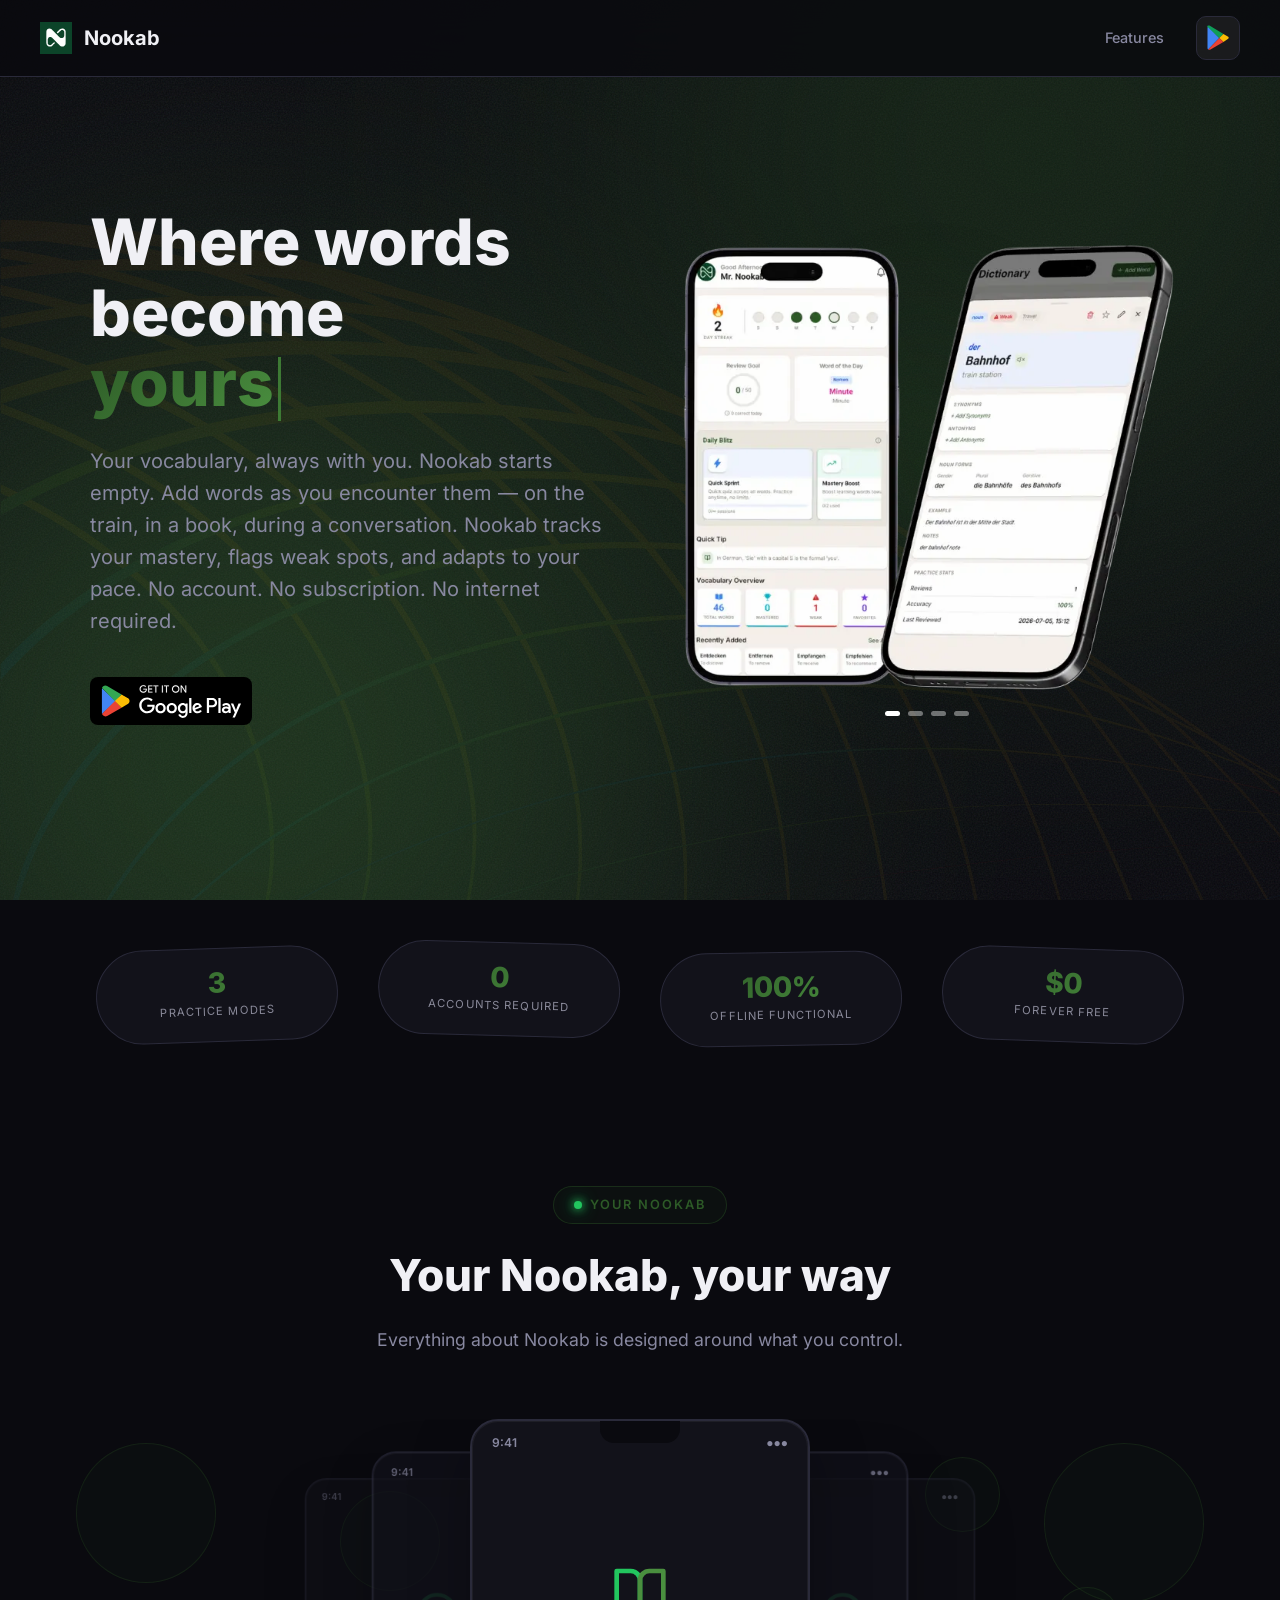
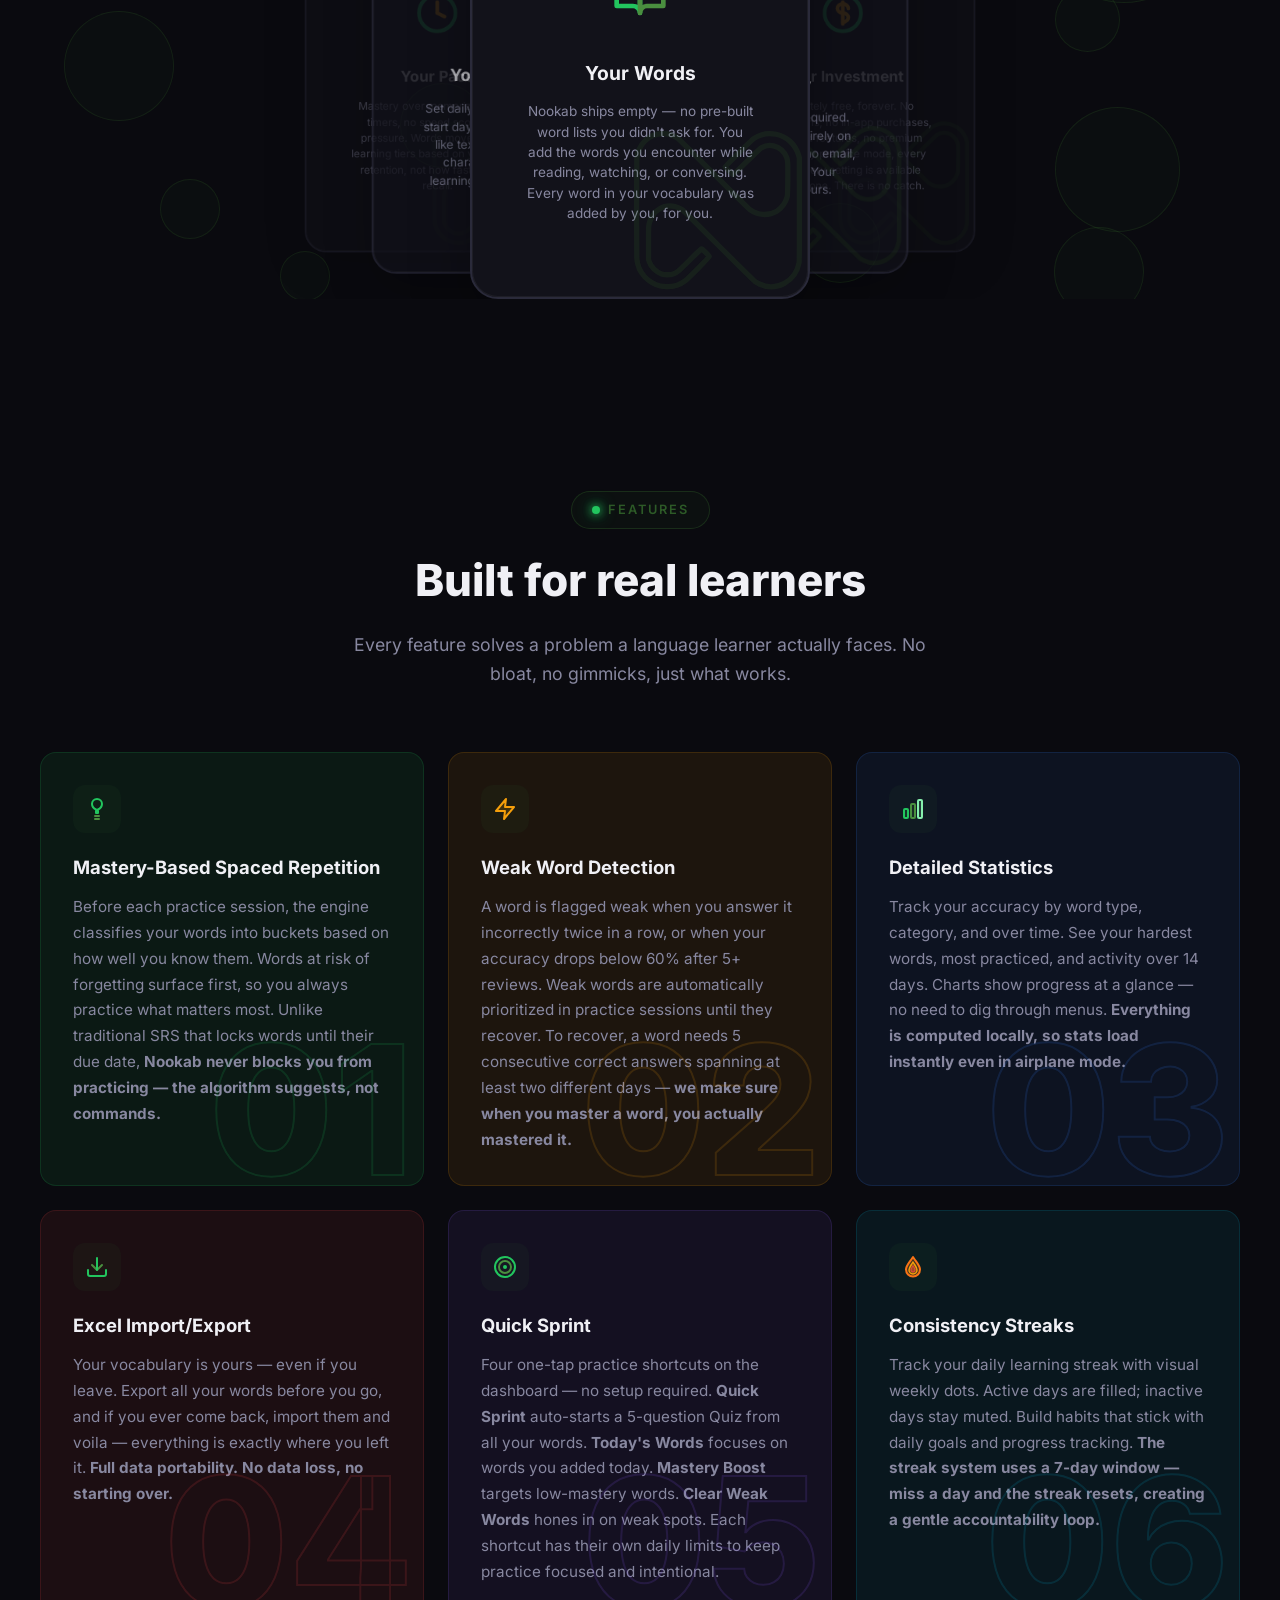
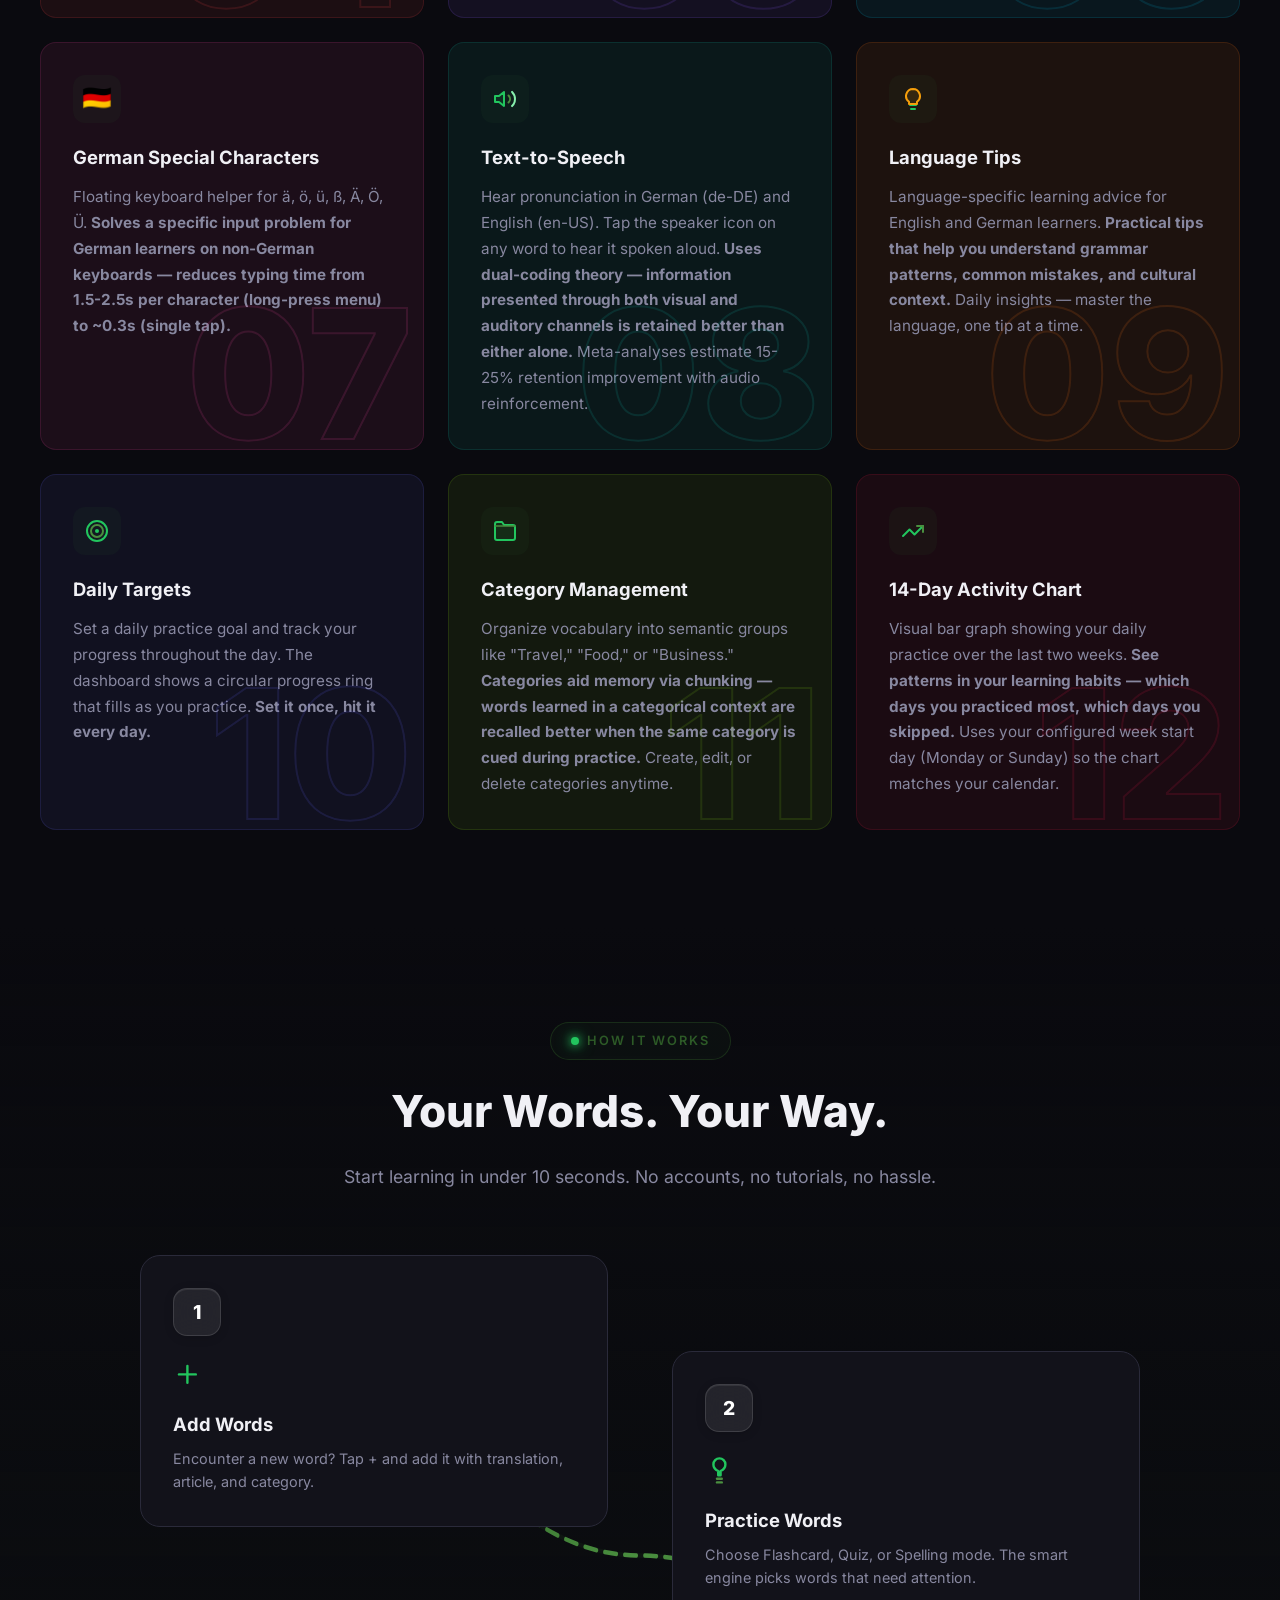
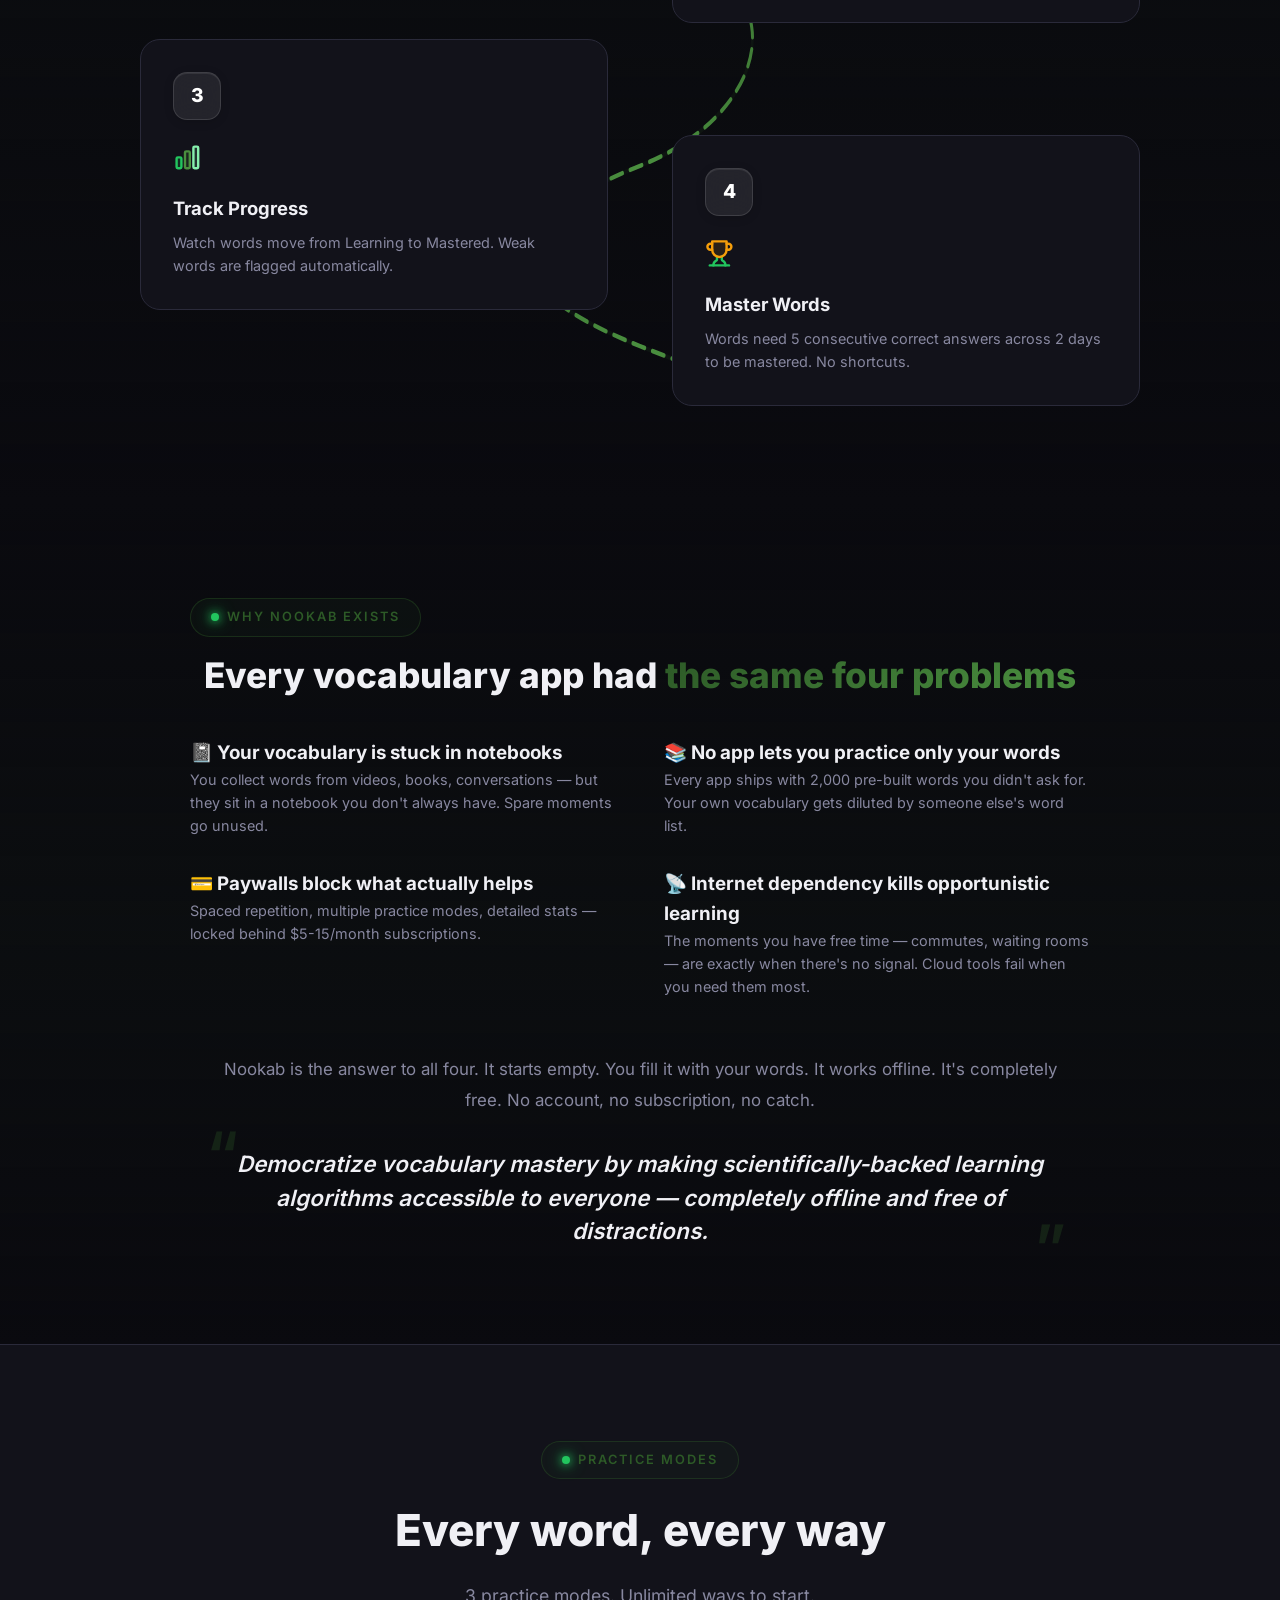
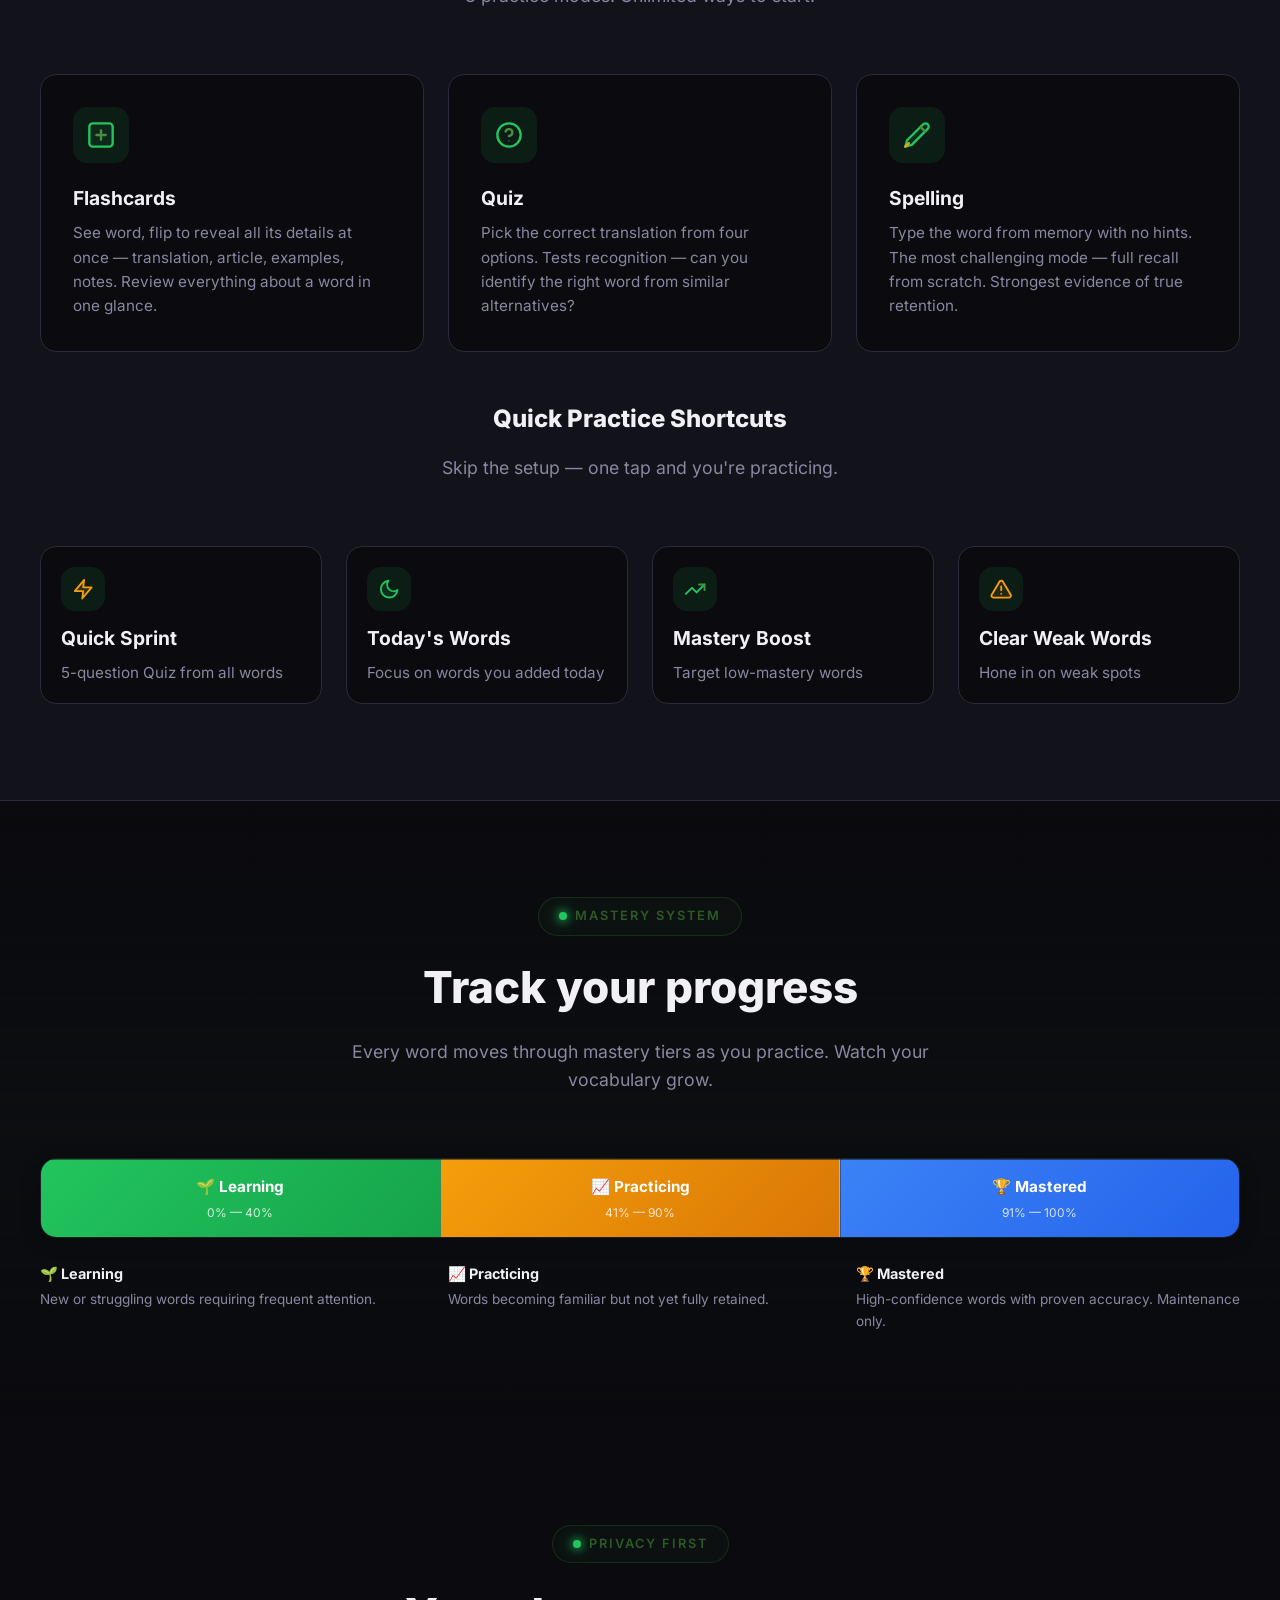
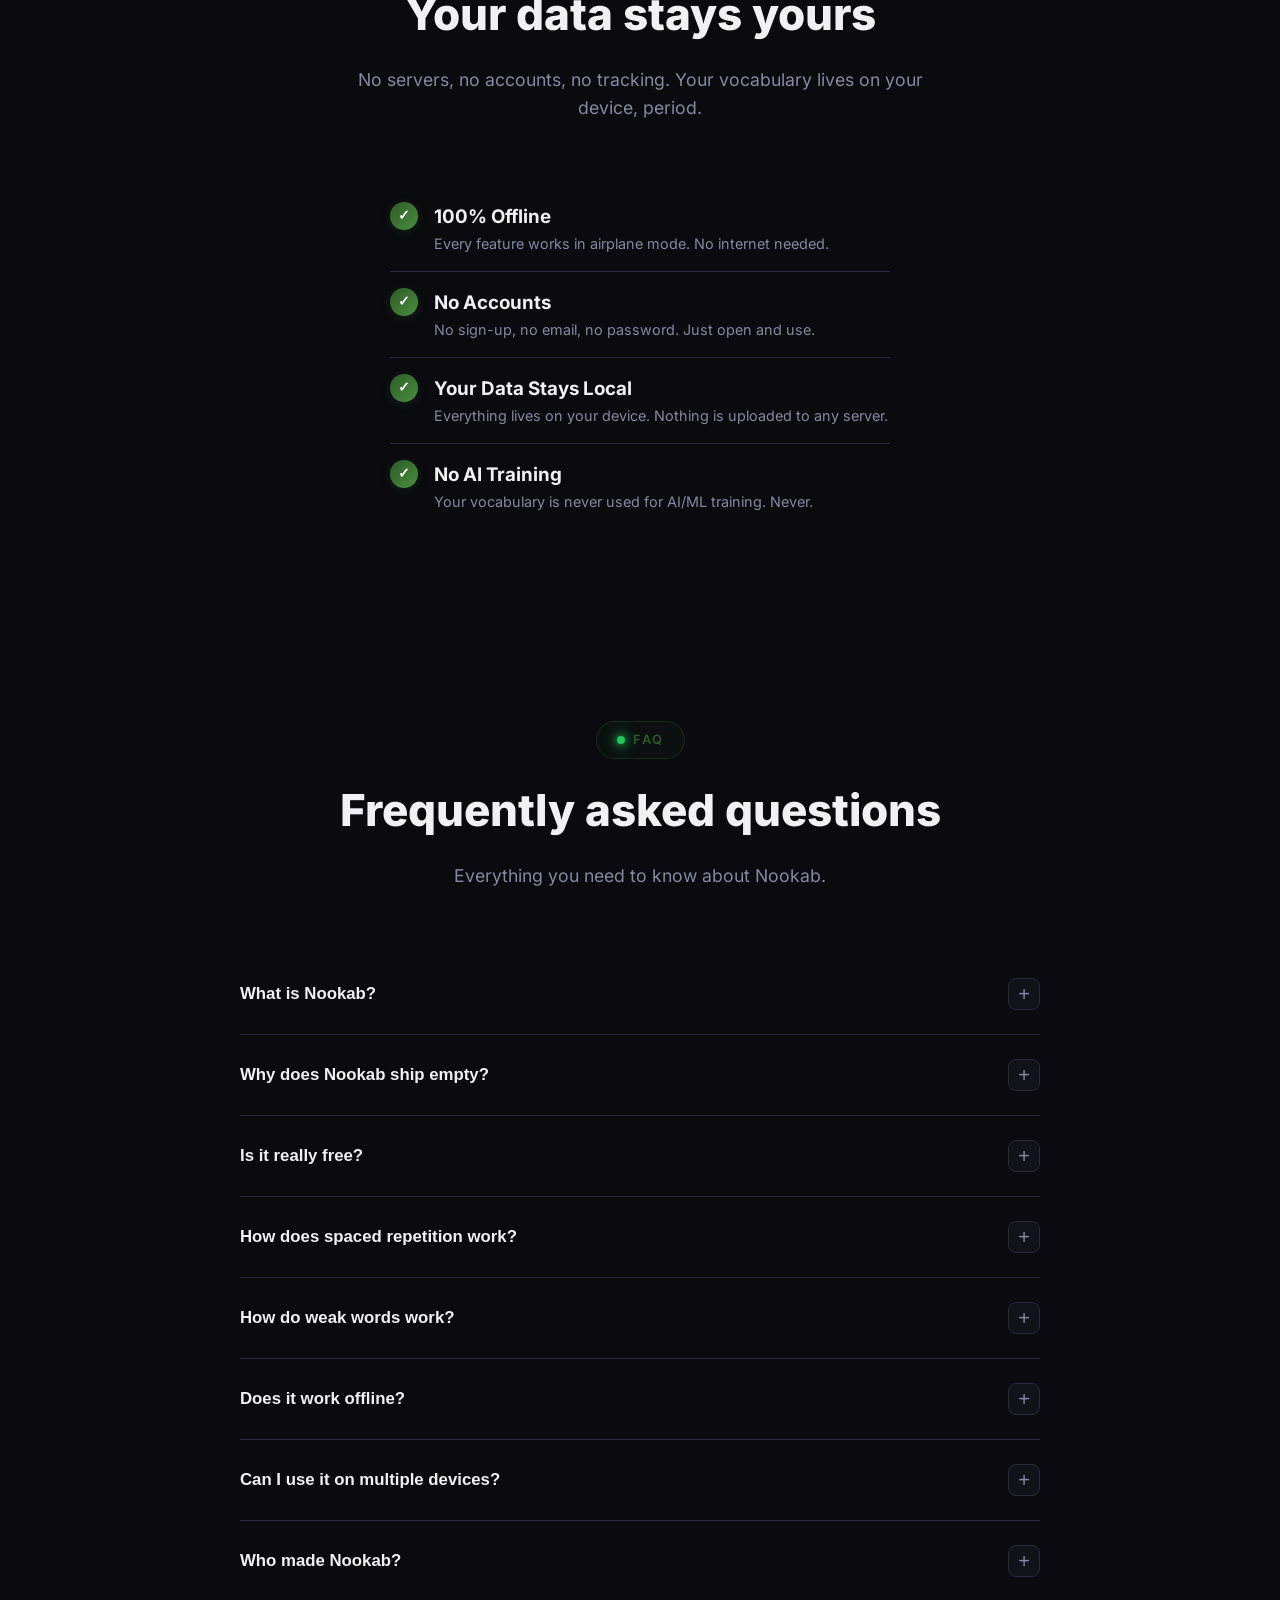
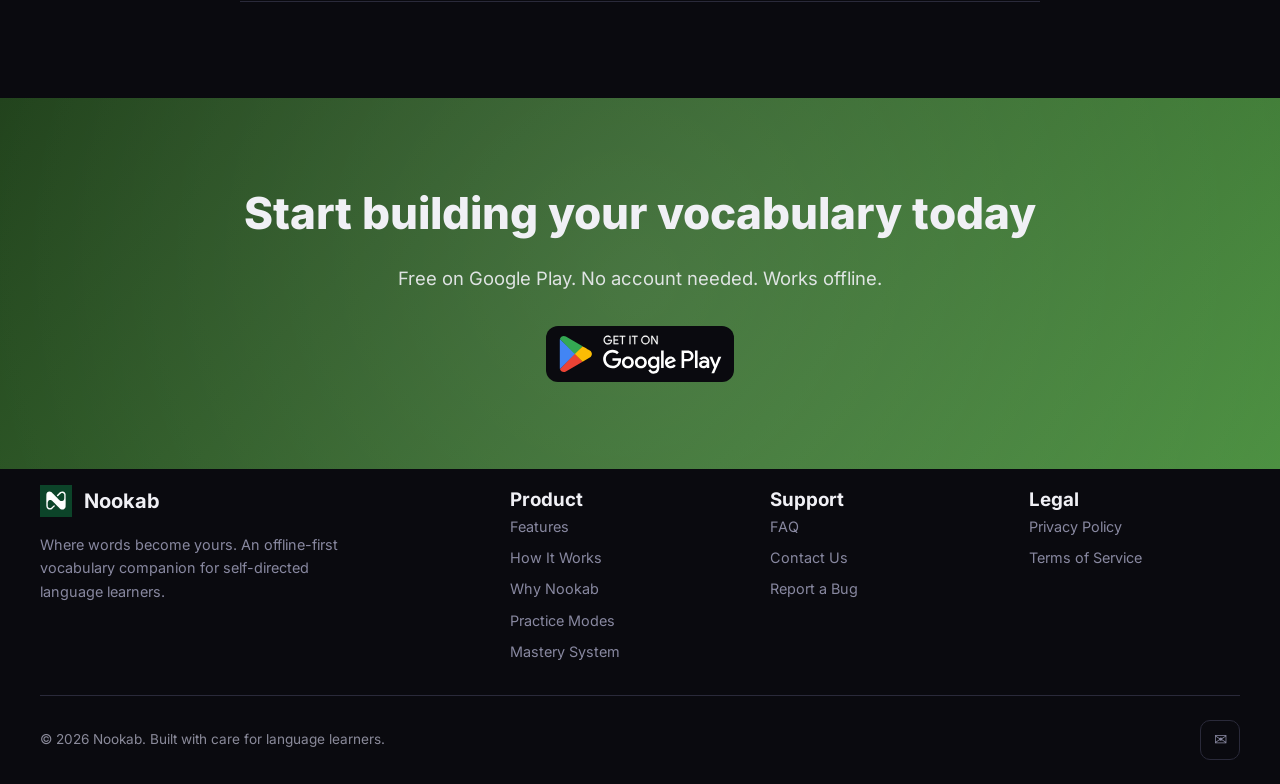
==== commit a5c97bd6: "fix: Update CSV references to Excel/XLSX across files - Replaced CSV with Excel in index.html (featu" ====
--- a/index.html
+++ b/index.html
@@ -403,7 +403,7 @@
                         </div>
                         <div class="feature-card reveal-right stagger-4" data-number="04">
                             <div class="feature-icon">📥</div>
-                            <h3>CSV Import/Export</h3>
+                            <h3>Excel Import/Export</h3>
                             <p>Your vocabulary is yours — even if you leave. Export all your words before you go, and if
                                 you
                                 ever come back, import them and voila — everything is exactly where you left it.
@@ -873,8 +873,8 @@
                             <div class="faq-answer">
                                 <div class="faq-answer-content">
                                     Not directly — Nookab has no cloud sync. To use your vocabulary on another device,
-                                    export a CSV from the first device, transfer the file, and import it on the second
-                                    device. Since all data is local, CSV export is your backup and transfer method.
+                                    export an Excel file from the first device, transfer the file, and import it on the second
+                                    device. Since all data is local, Excel export is your backup and transfer method.
                                 </div>
                             </div>
                         </div>
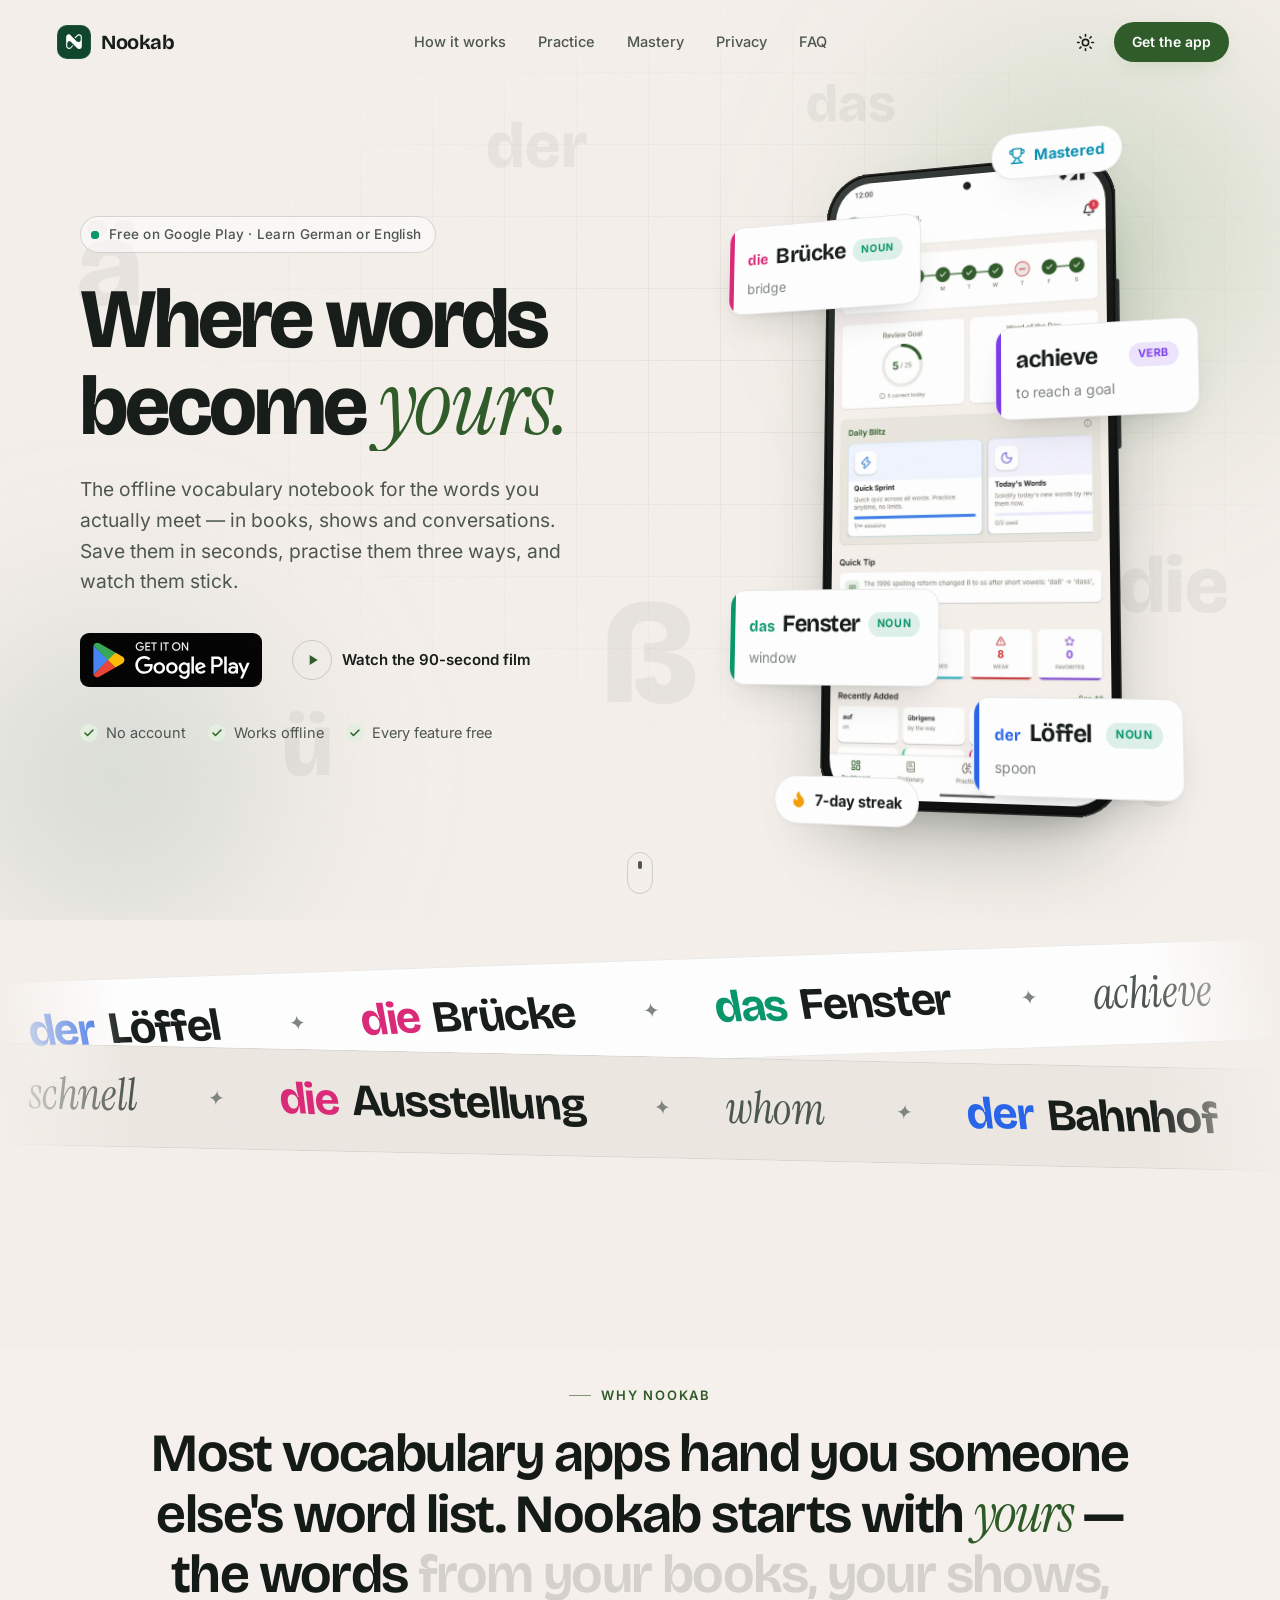
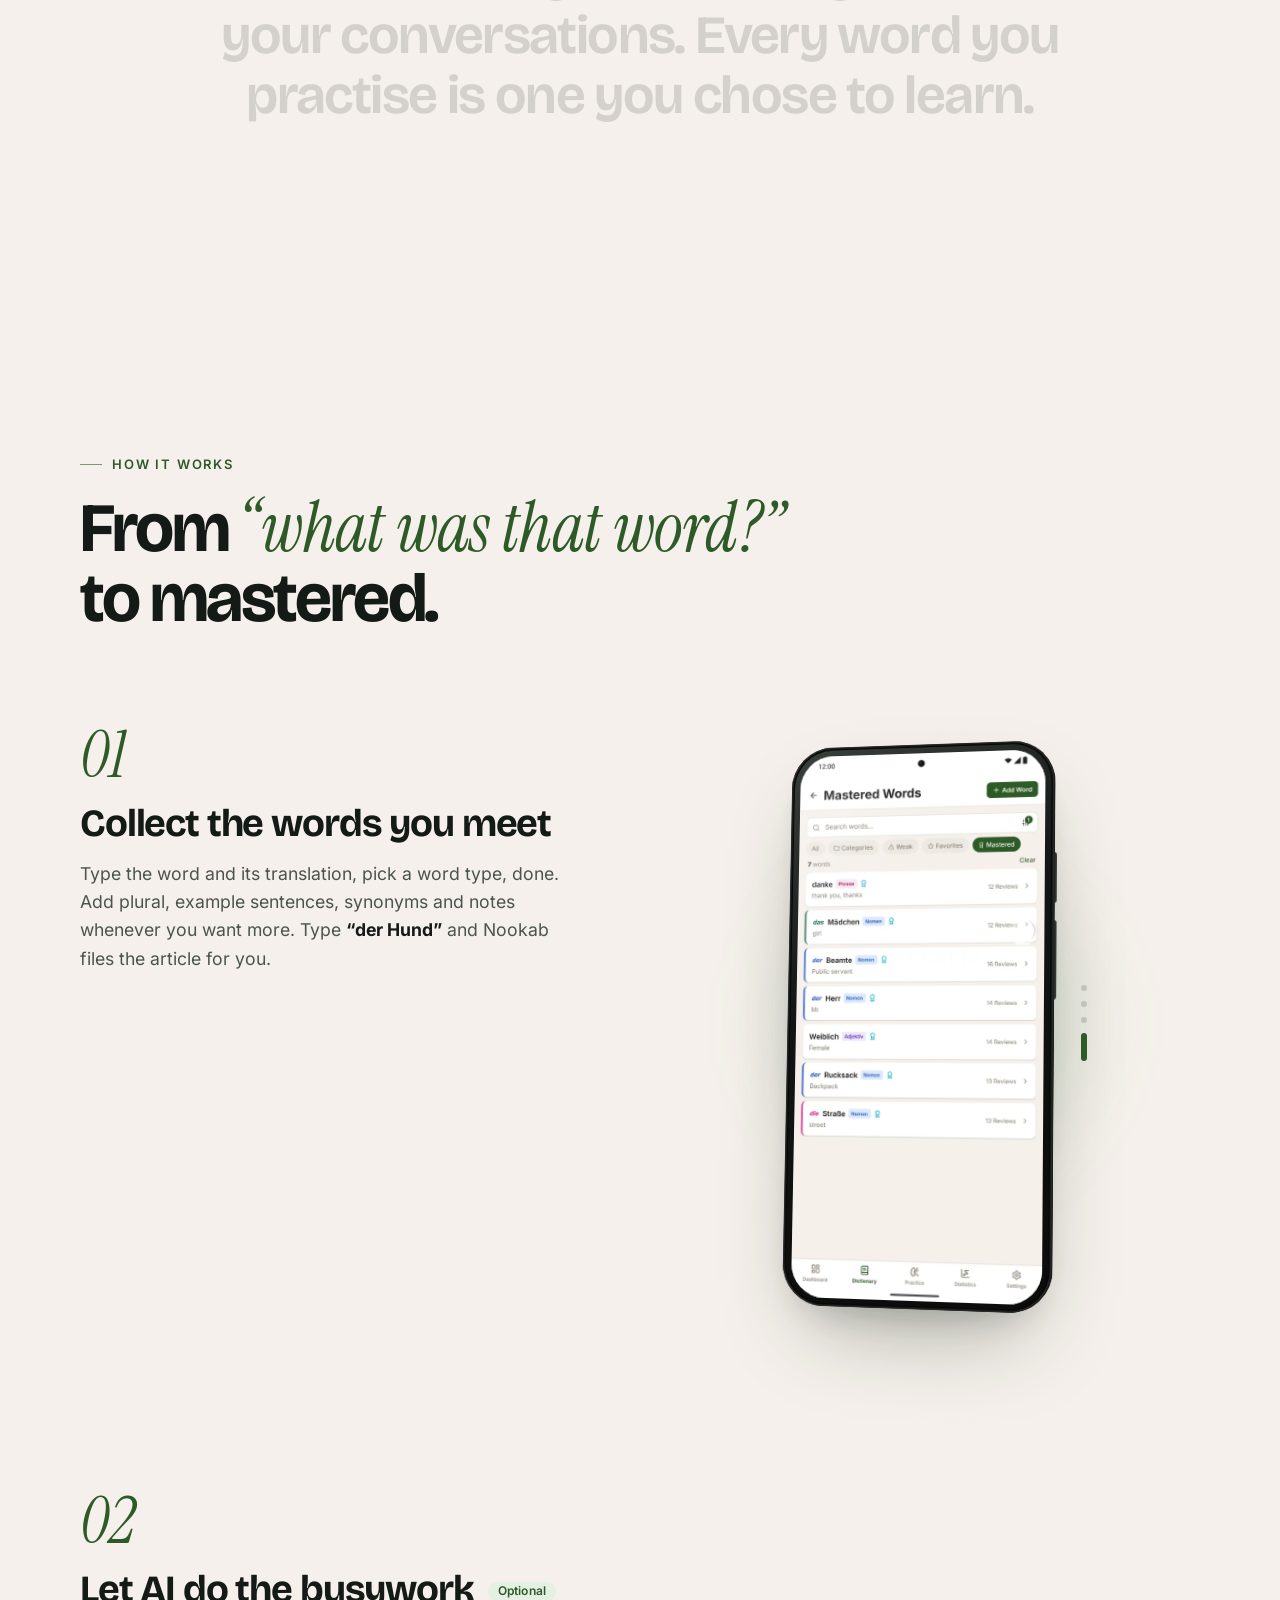
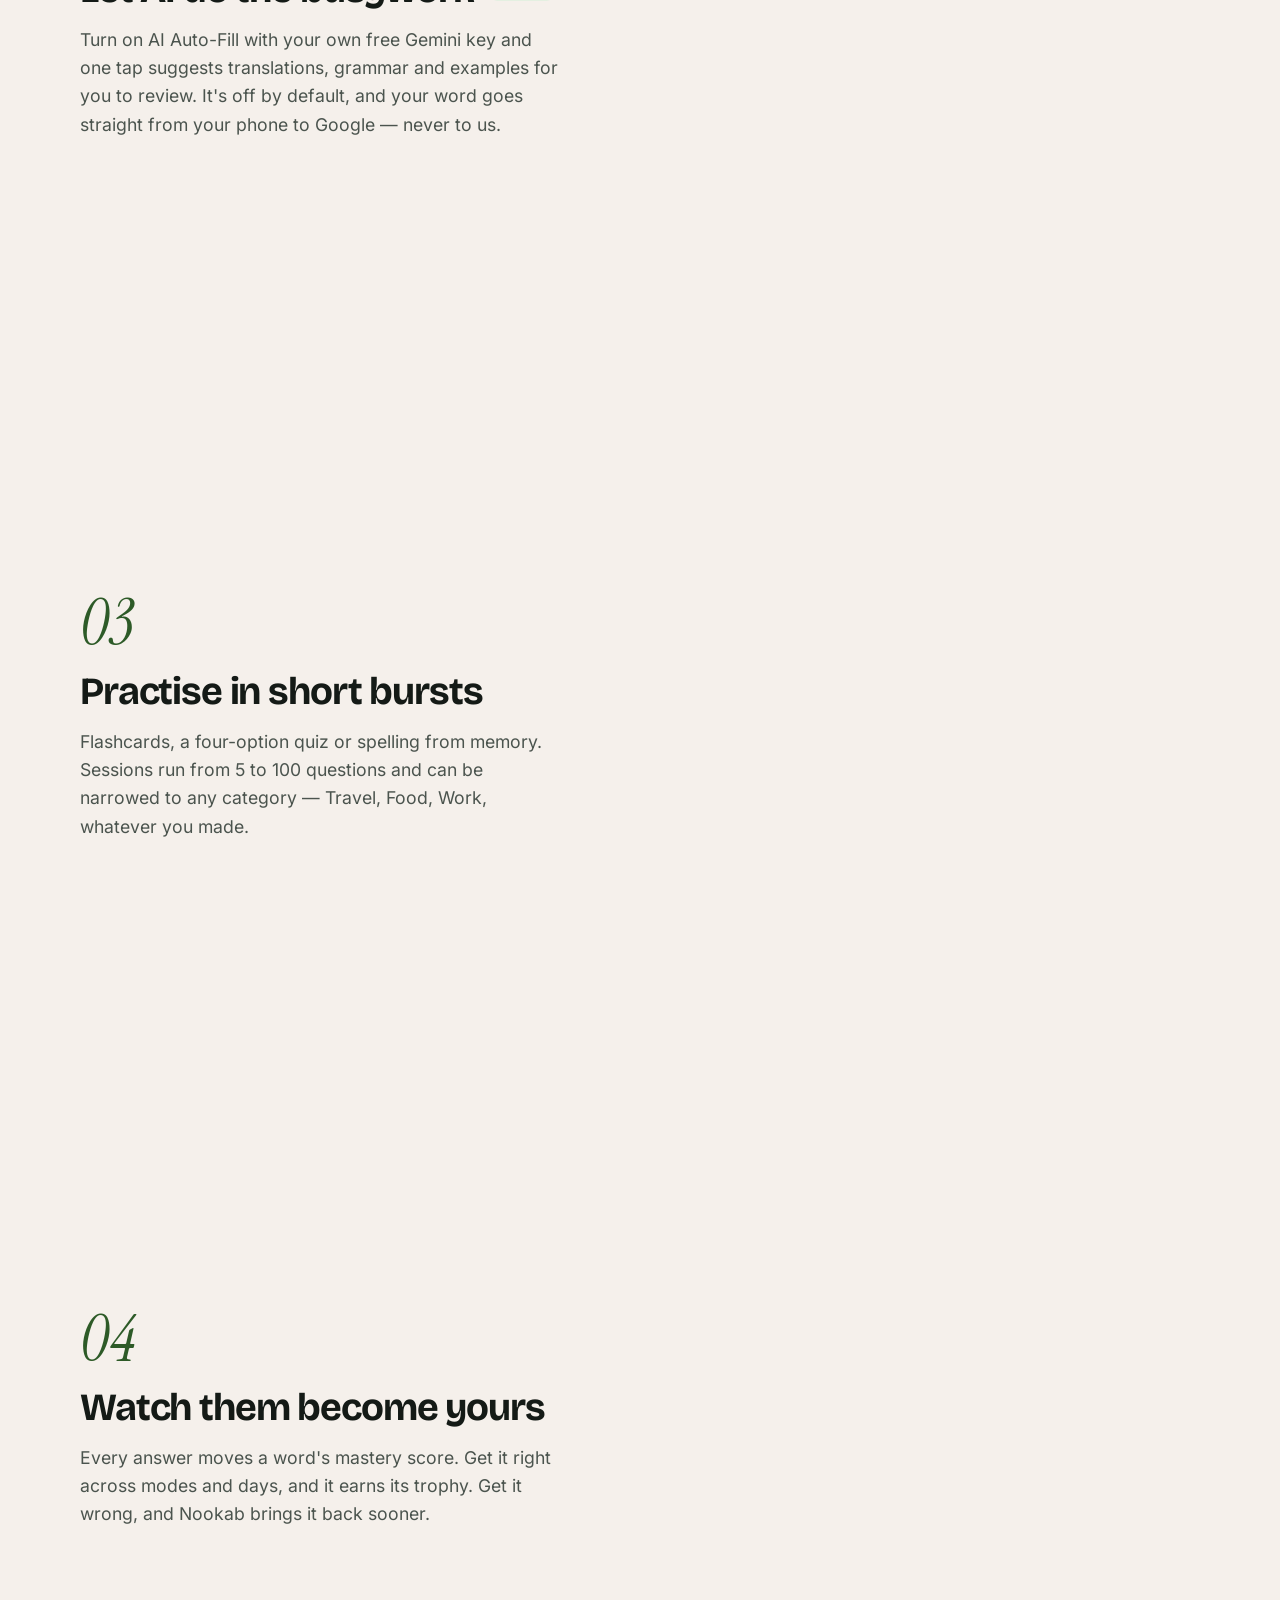
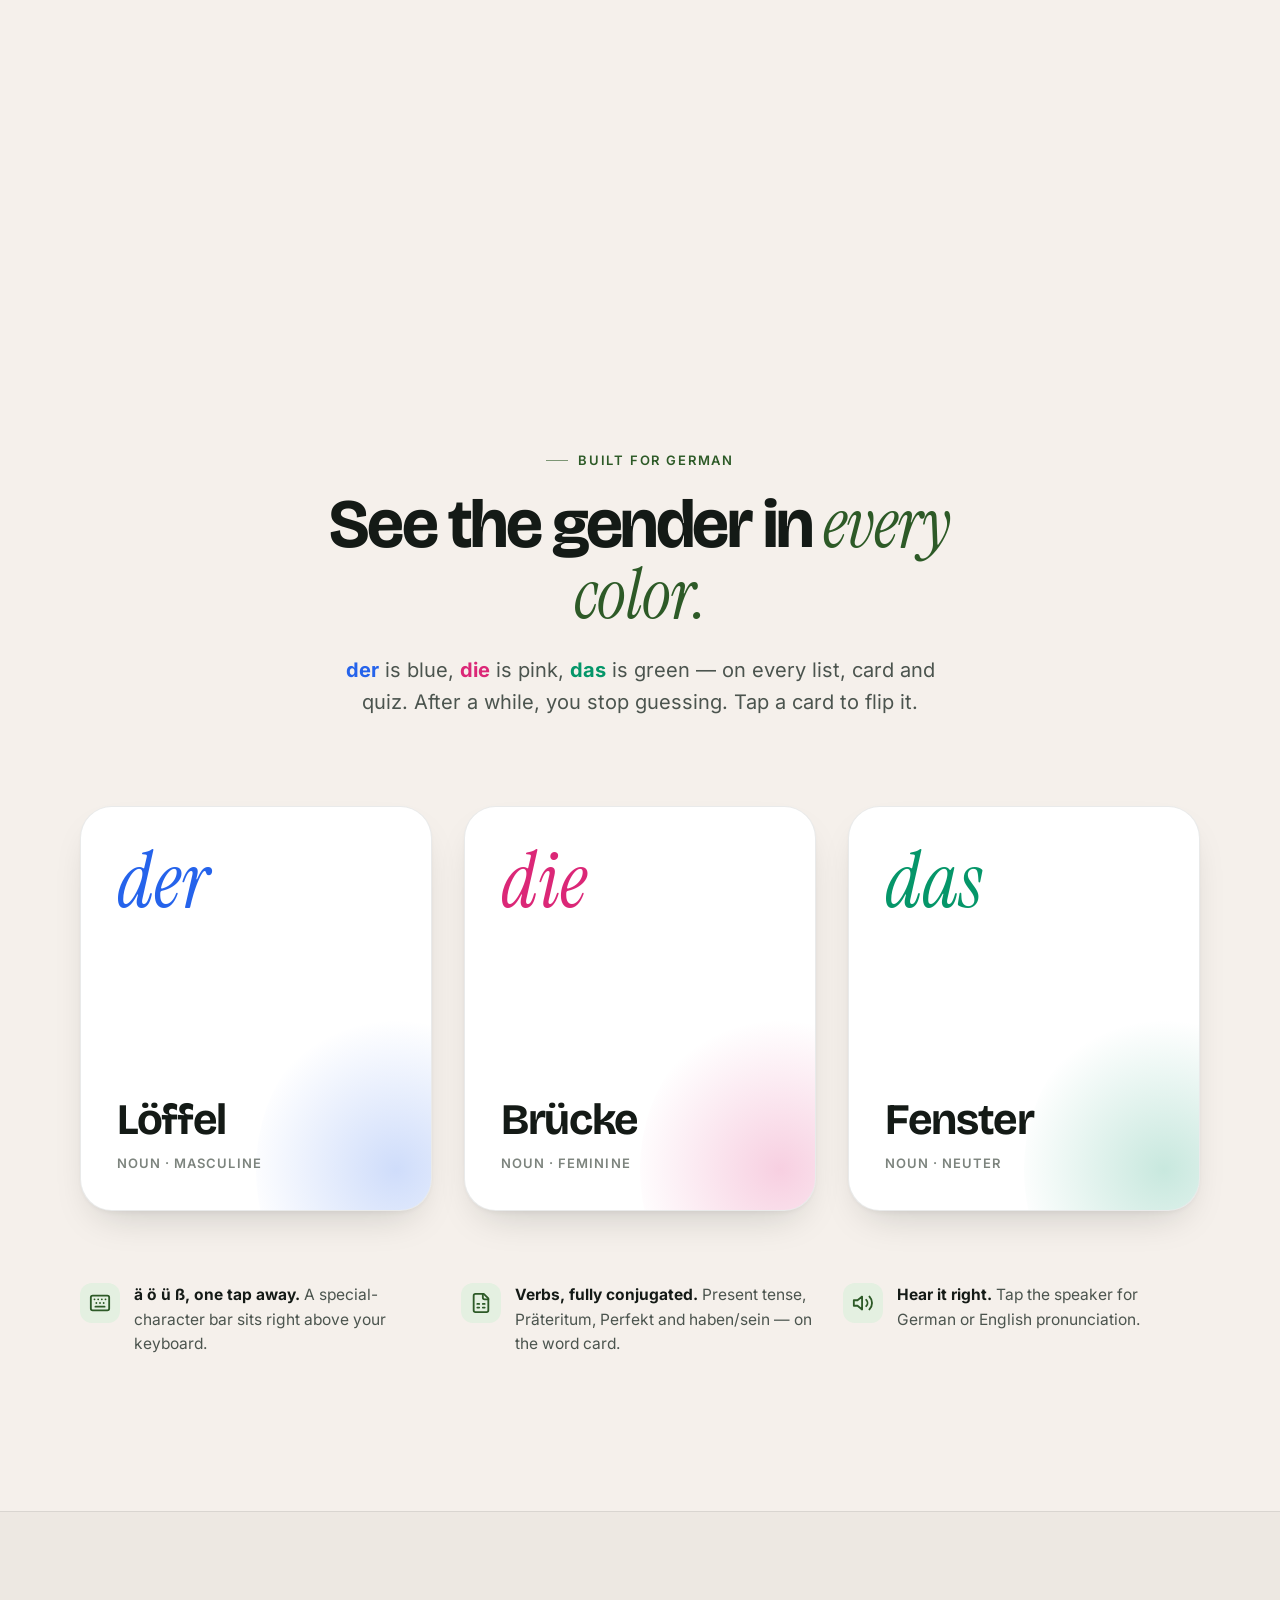
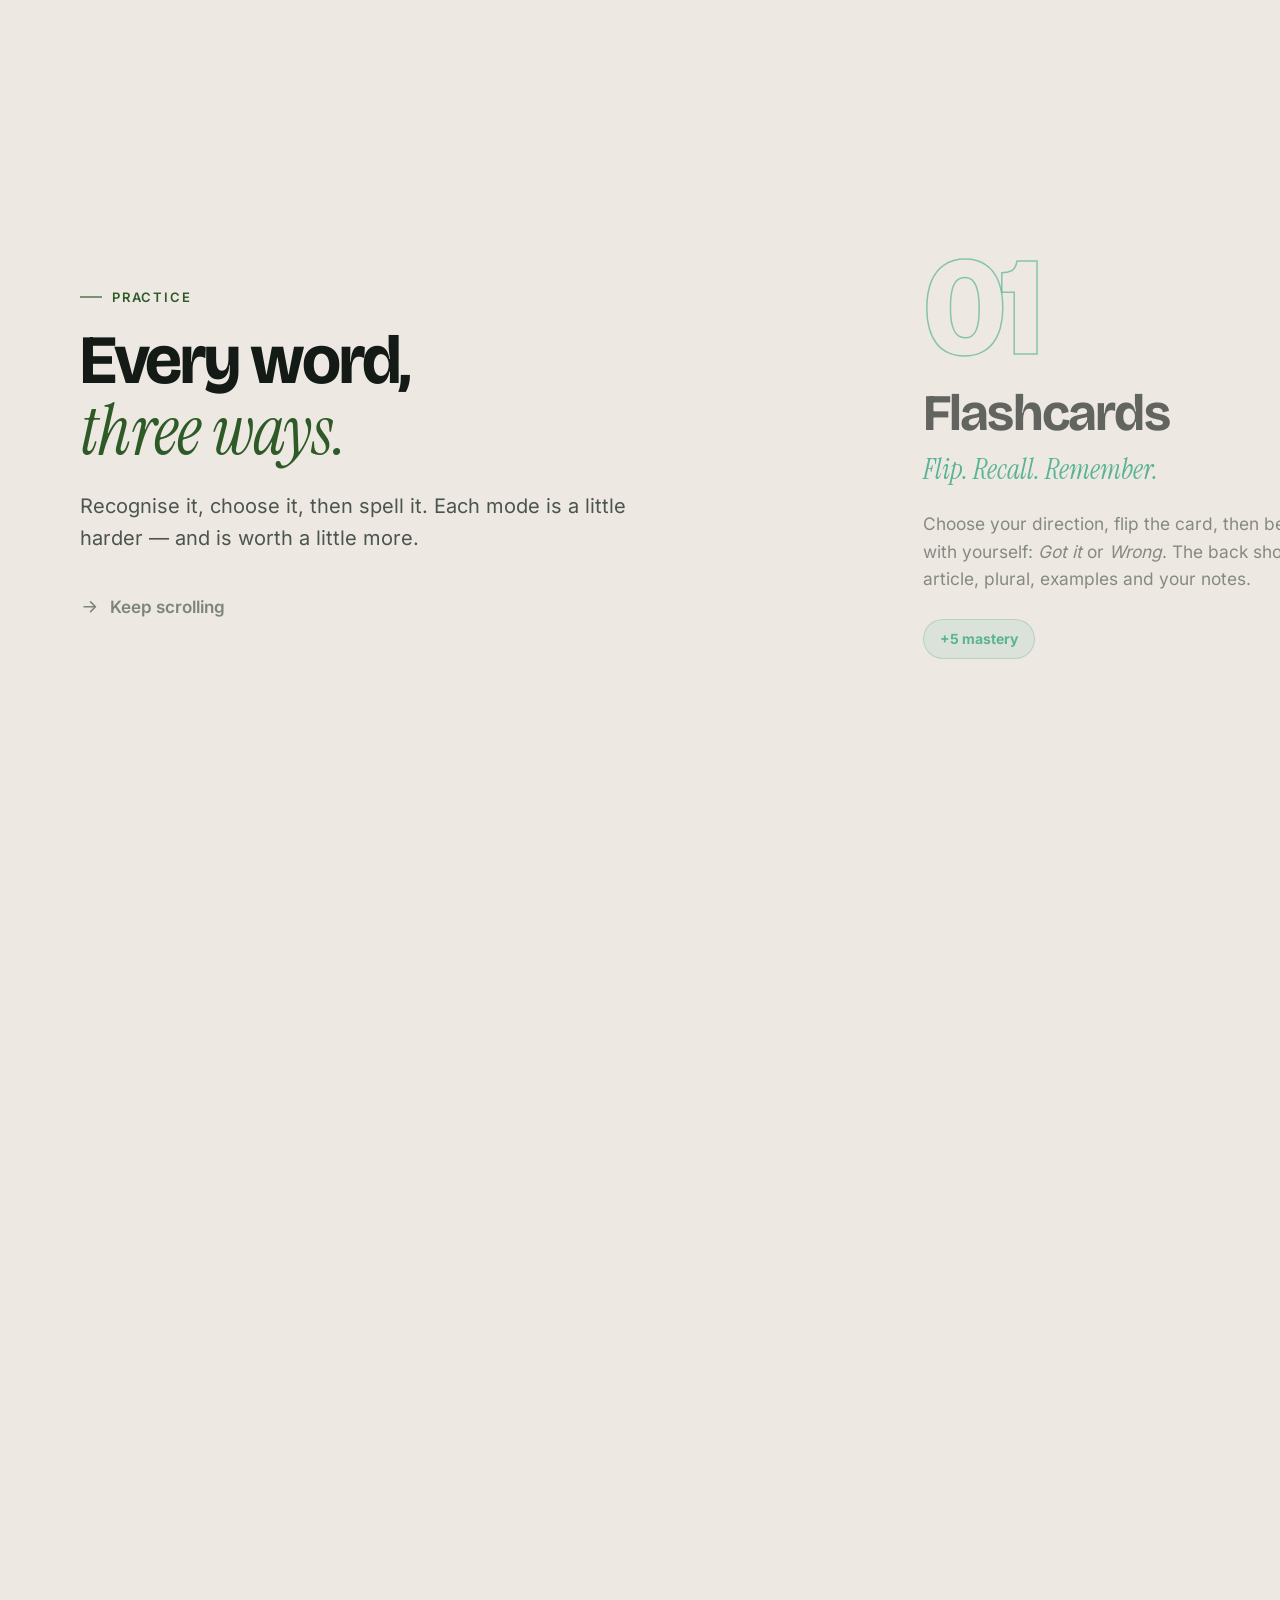
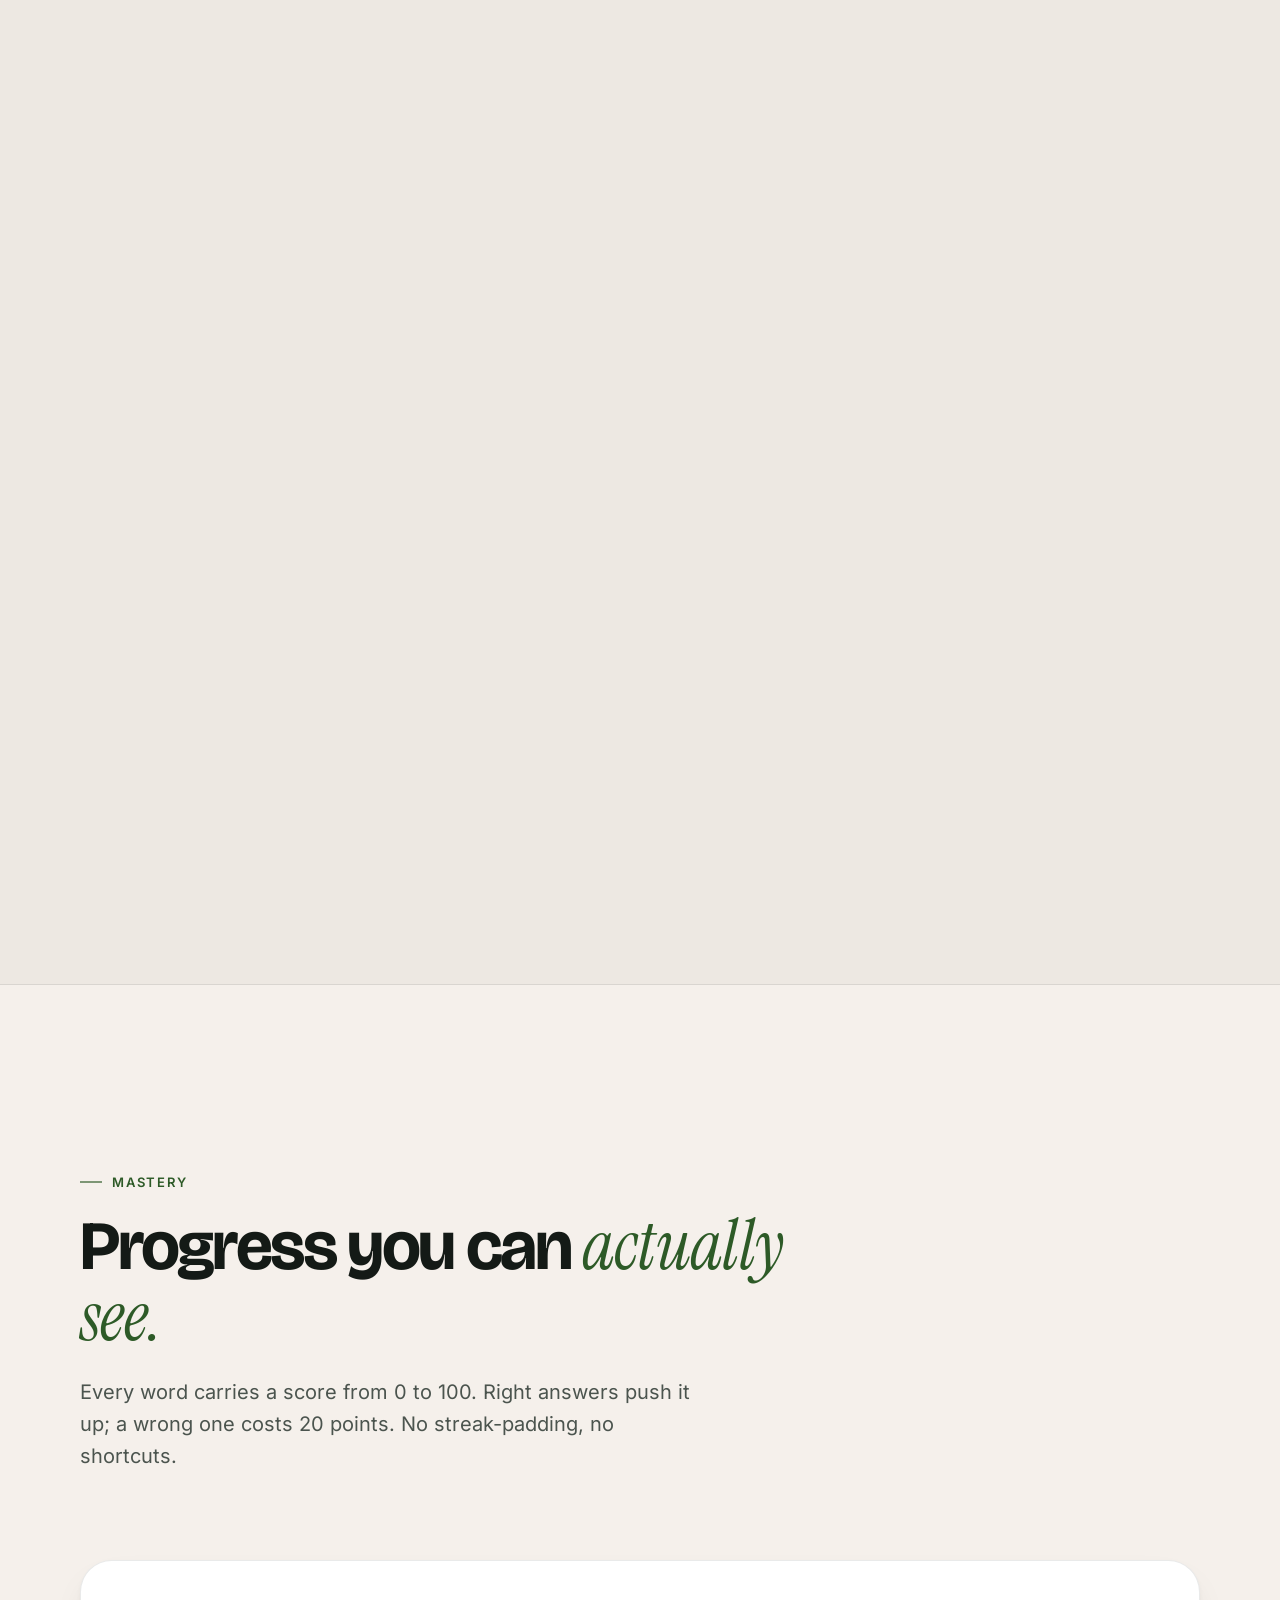
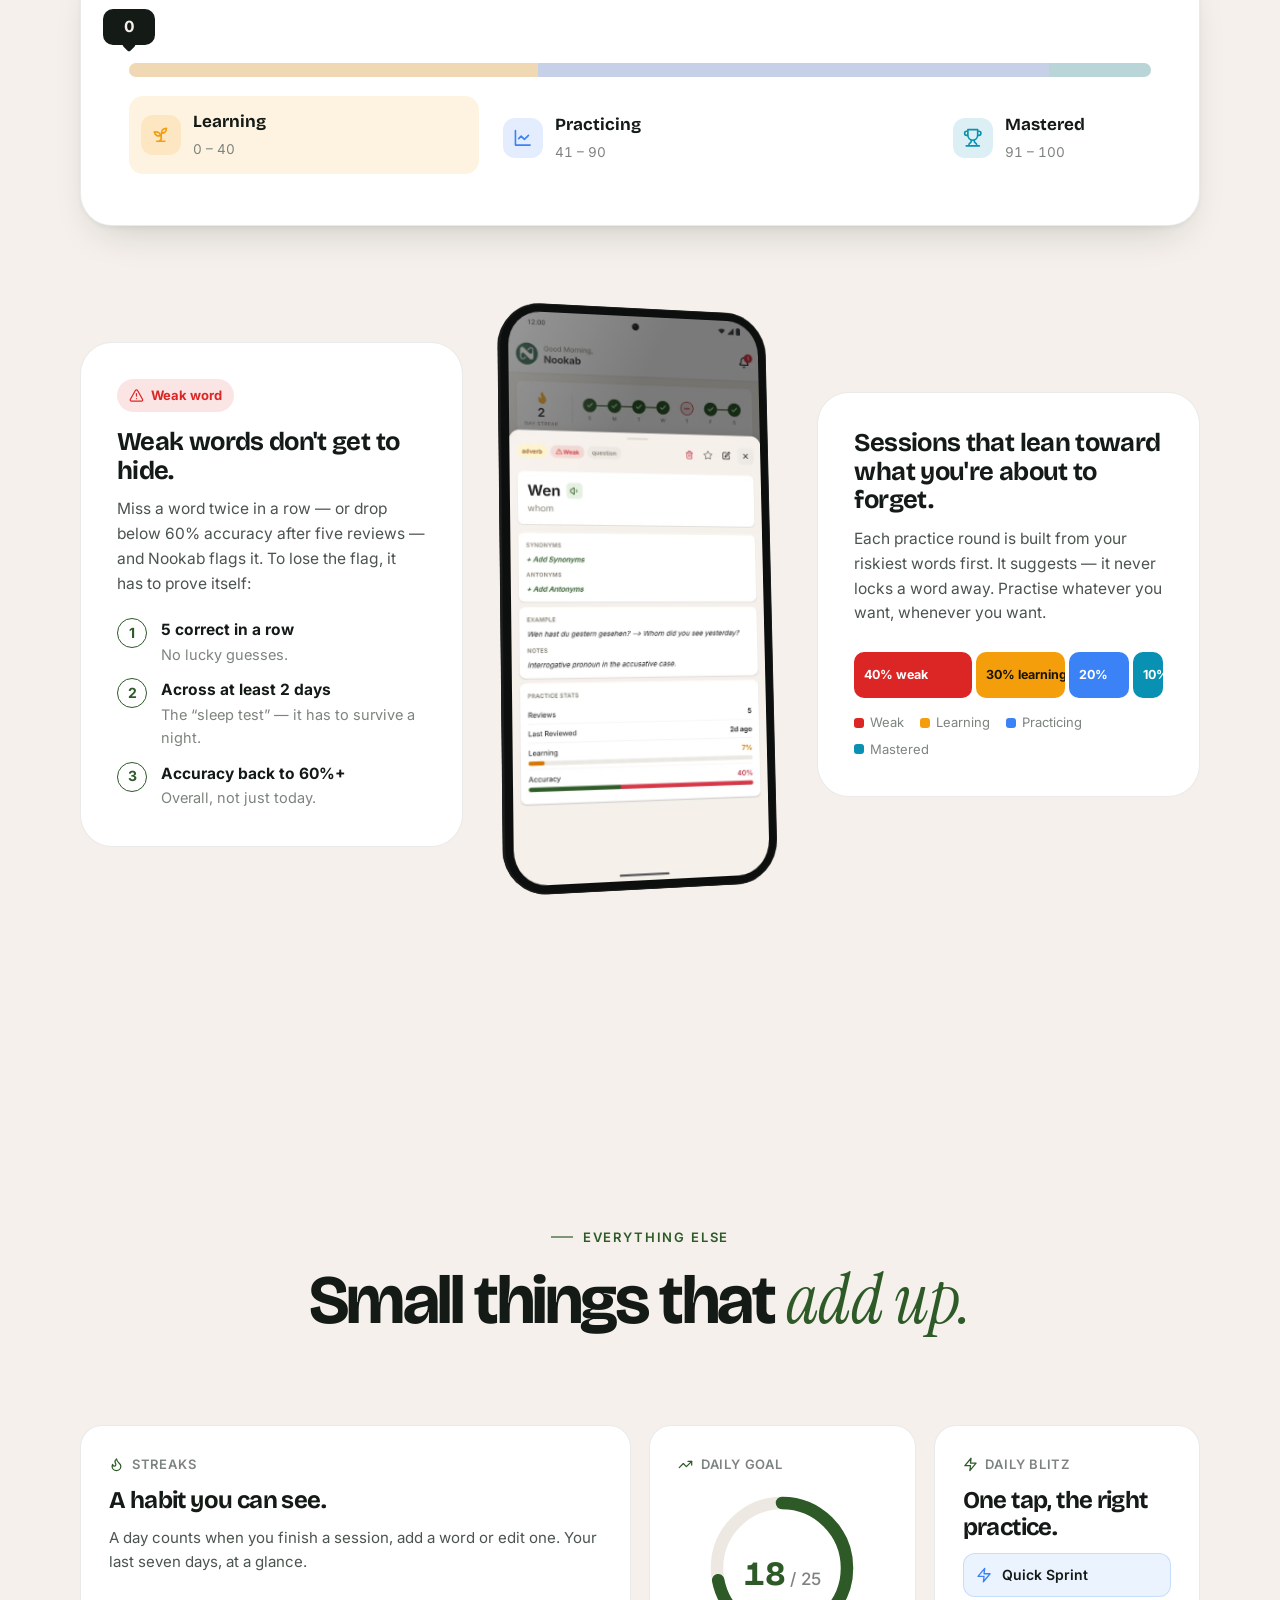
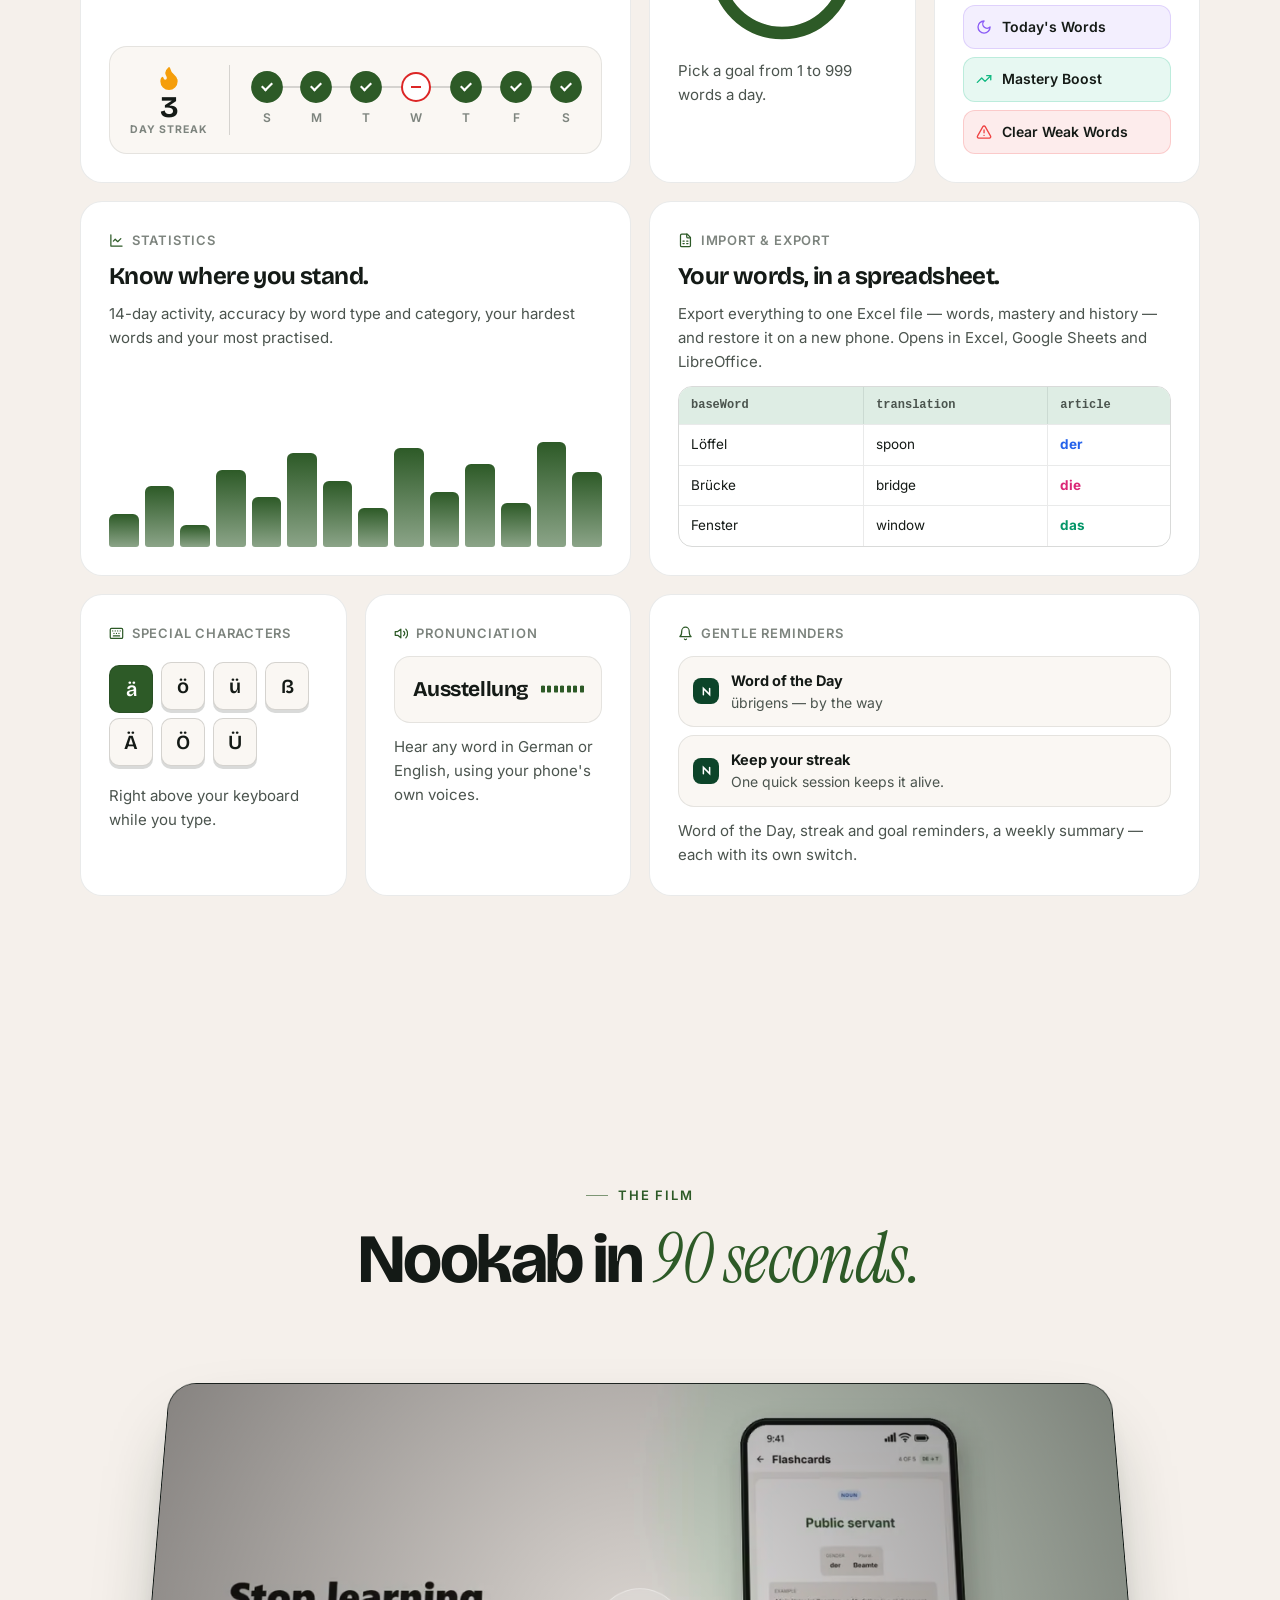
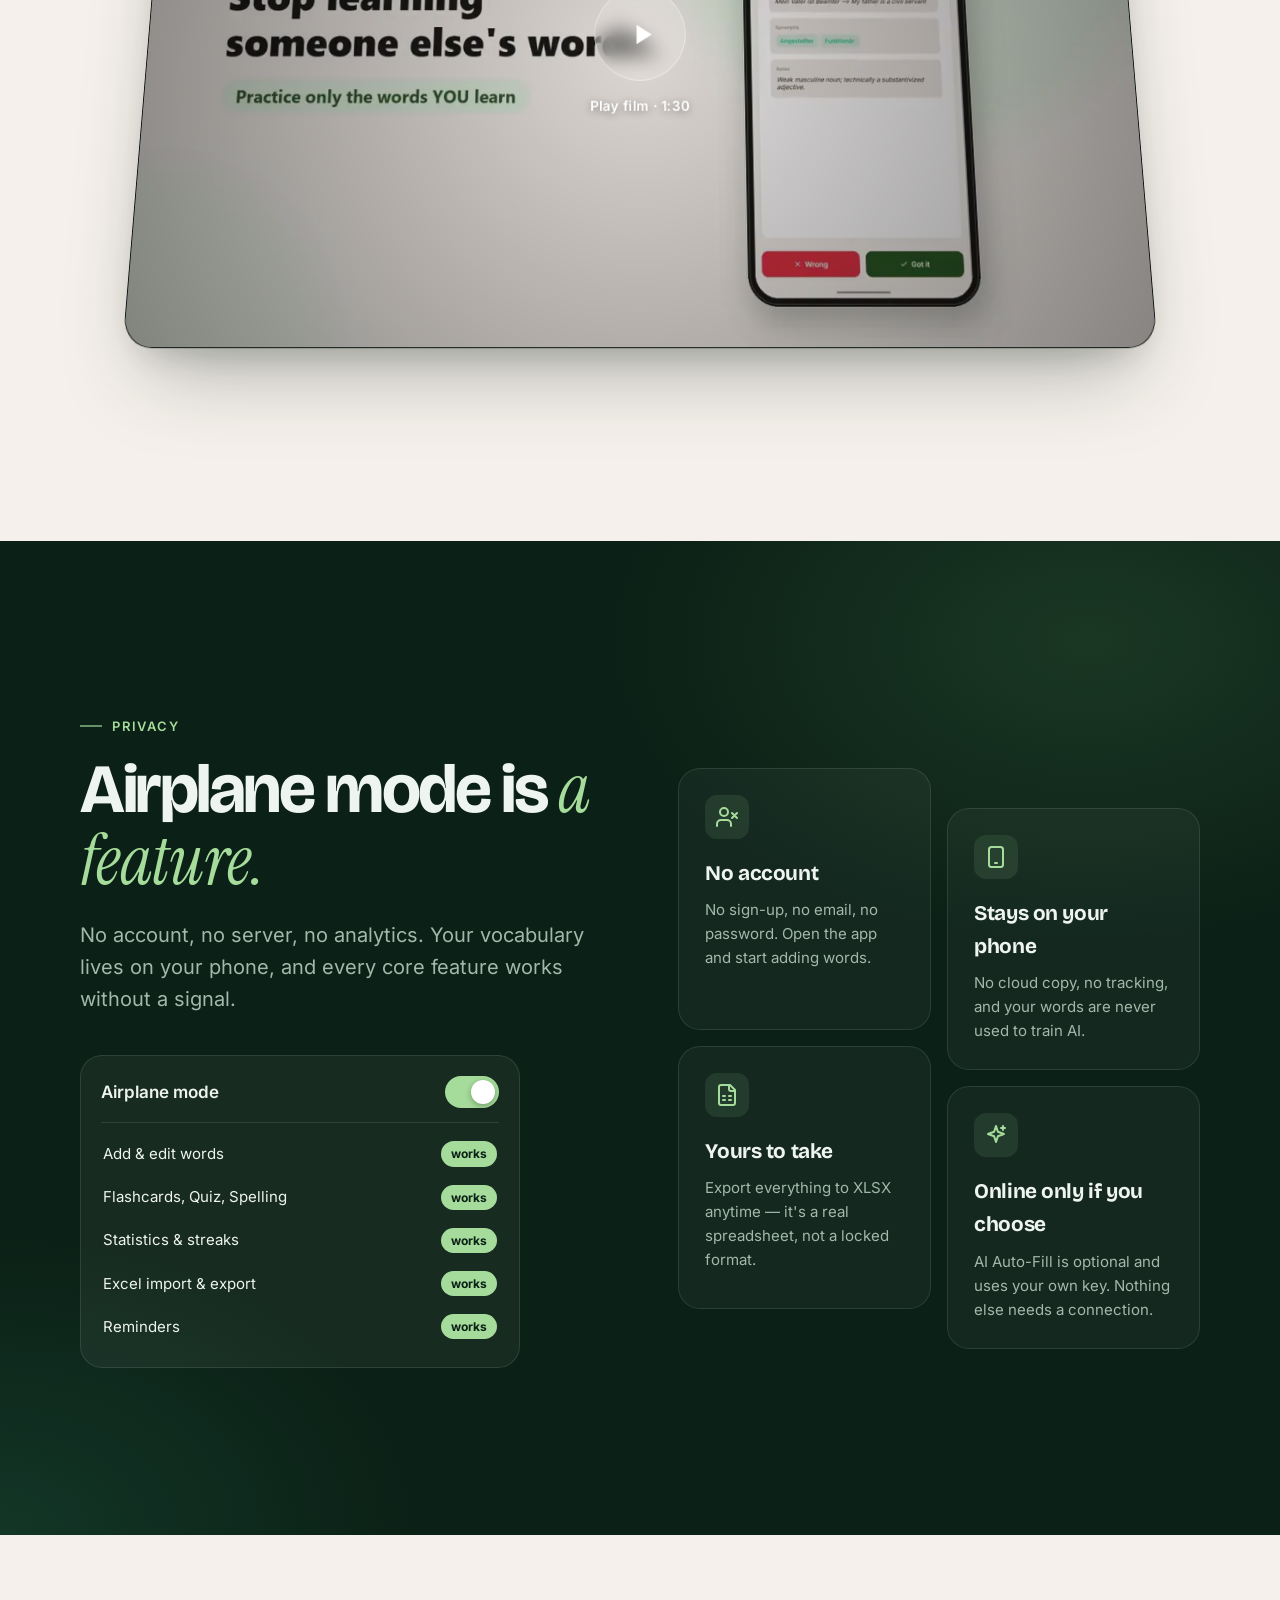
==== commit cb76f3b3: "feat: update webmanifest and service worker for improved performance - Updated the description in th" ====
--- a/index.html
+++ b/index.html
@@ -1,963 +1,956 @@
 <!DOCTYPE html>
 <html lang="en">
 
-    <head>
-        <meta charset="UTF-8">
-        <meta name="viewport" content="width=device-width, initial-scale=1.0">
-        <title>Nookab — Where words become yours</title>
-        <meta name="google-site-verification" content="RG0y1D5gTzGxqH91UcAWvKp08e-hcz8SPYMWPPB4Pgg" />
-        <meta name="description"
-            content="Nookab is an offline-first vocabulary companion for language learners. Add only the words you encounter, practice with spaced repetition, and track your mastery — all free, no account needed.">
-        <meta name="robots" content="index, follow">
-        <meta name="keywords" content="vocabulary app, language learning, flashcards, spaced repetition, SRS, offline app, word list, vocabulary builder, language practice, learn languages, Nookab, vocabulary trainer, vocab flashcards, word memorization, language study tool, vocabulary notebook, word tracker, Anki alternative, Memrise alternative, Duolingo alternative, custom dictionary, phrase book, learn English, vocabulary quiz, spelling practice, vocabulary flashcards, word of the day, offline dictionary, vocabulary review, language retention, vocabulary list builder, free vocabulary app, no subscription, vocab practice, vocabulary practice, language flashcards, Vokabeln lernen, Deutsch lernen, German vocabulary, German flashcards, Englisch Vokabeln, Vokabeltrainer, Vokabel App, Spaced Repetition Deutsch, Vokabeln offline, German language learning, Vokabel-App kostenlos, Vokabeln üben, Deutsch Vokabeln, Vokabelhilfe, Sprachen lernen, Wortliste Deutsch, Vokabelbuch, Gedächtnistraining, word mastery, study helper, bilingual vocabulary, Nookab app, language acquisition, vocabulary retention, language learning tool, vocabulary management, word collection, language learning companion, vocabulary enhancement, language learning software, vocabulary improvement, language learning resources, vocabulary tracking, language learning support, vocabulary development, language learning aid, vocabulary expansion, language learning application, vocabulary organization, language learning platform, vocabulary reinforcement, language learning assistance, vocabulary enrichment, language learning program, vocabulary growth, language learning system, vocabulary building tool, language learning app, vocabulary practice app, language learning resource, vocabulary study aid, vocabulary learning tool, language learning companion app, vocabulary learning application, language learning support tool, vocabulary learning platform, language learning enhancement, vocabulary learning software, language learning assistance application, vocabulary learning resource, language learning aid application, vocabulary learning system, language learning development tool, vocabulary learning program, language learning improvement application, vocabulary learning support tool, language learning enrichment application, vocabulary learning assistance platform">
-        <link rel="canonical" href="https://hhhameem.github.io/nookab/">
-        <link rel="icon" type="image/x-icon" href="icons/favicon.ico">
-        <link rel="apple-touch-icon" href="icons/icon.png">
-        <link rel="icon" type="image/png" sizes="192x192" href="icons/icon.png">
-        <link rel="manifest" href="site.webmanifest">
-        <meta name="theme-color" content="#0a0a0f">
-        <link rel="preload" href="css/style.css" as="style">
-        <link rel="stylesheet" href="css/style.css">
-        <link rel="preload" as="image" href="images/dash-dict_1.webp">
-
-        <!-- Structured Data (JSON-LD) -->
-        <script type="application/ld+json">
+<head>
+    <meta charset="UTF-8">
+    <meta name="viewport" content="width=device-width, initial-scale=1.0">
+    <title>Nookab — Where words become yours</title>
+    <meta name="google-site-verification" content="RG0y1D5gTzGxqH91UcAWvKp08e-hcz8SPYMWPPB4Pgg" />
+    <meta name="description"
+        content="Nookab is the offline vocabulary notebook for German and English learners. Save the words you meet, practise them with flashcards, quizzes and spelling, and watch them become yours. Free, no account needed.">
+    <meta name="robots" content="index, follow">
+    <meta name="keywords"
+        content="vocabulary app, vocabulary notebook, German vocabulary, learn German, learn English, flashcards, spaced repetition, offline vocabulary app, der die das, Vokabeltrainer, Vokabeln lernen, Deutsch lernen, Nookab">
+    <link rel="canonical" href="https://hhhameem.github.io/nookab/">
+
+    <meta property="og:type" content="website">
+    <meta property="og:title" content="Nookab — Where words become yours">
+    <meta property="og:description"
+        content="The offline vocabulary notebook for the words you actually meet. Free on Google Play.">
+    <meta property="og:url" content="https://hhhameem.github.io/nookab/">
+    <meta property="og:image" content="https://hhhameem.github.io/nookab/images/og-image.png">
+    <meta name="twitter:card" content="summary_large_image">
+
+    <link rel="icon" type="image/x-icon" href="icons/favicon.ico">
+    <link rel="apple-touch-icon" href="icons/icon.png">
+    <link rel="icon" type="image/png" sizes="192x192" href="icons/icon.png">
+    <link rel="manifest" href="site.webmanifest">
+    <meta name="theme-color" content="#f5f0eb">
+
+    <!-- Set theme before first paint to avoid a flash -->
+    <script>
+        (function () {
+            var t = null;
+            try { t = localStorage.getItem('nookab-theme'); } catch (e) { }
+            if (t !== 'light' && t !== 'dark') {
+                t = window.matchMedia && window.matchMedia('(prefers-color-scheme: dark)').matches ? 'dark' : 'light';
+            }
+            document.documentElement.setAttribute('data-theme', t);
+            document.documentElement.classList.add('js');
+            var m = document.querySelector('meta[name="theme-color"]');
+            if (m) m.setAttribute('content', t === 'dark' ? '#070a08' : '#f5f0eb');
+        })();
+    </script>
+
+    <link rel="preload" href="fonts/Inter-latin.woff2" as="font" type="font/woff2" crossorigin>
+    <link rel="preconnect" href="https://fonts.googleapis.com">
+    <link rel="preconnect" href="https://fonts.gstatic.com" crossorigin>
+    <link
+        href="https://fonts.googleapis.com/css2?family=Bricolage+Grotesque:opsz,wght@12..96,500..800&family=Instrument+Serif:ital@1&display=swap"
+        rel="stylesheet">
+    <link rel="stylesheet" href="css/style.css">
+    <link rel="preload" as="image" href="images/app/dashboard.webp">
+
+    <script type="application/ld+json">
     {
         "@context": "https://schema.org",
         "@type": "SoftwareApplication",
         "name": "Nookab",
         "operatingSystem": "Android",
         "applicationCategory": "EducationalApplication",
-        "description": "Offline-first vocabulary companion for language learners. Add words as you encounter them, practice with spaced repetition, and track your mastery — all free, no account needed.",
+        "description": "Offline-first vocabulary notebook for German and English learners. Save the words you meet, practise them with flashcards, quizzes and spelling, and track your mastery — free, no account needed.",
         "url": "https://play.google.com/store/apps/details?id=com.hananatelier.nookab",
-        "offers": {
-            "@type": "Offer",
-            "price": "0",
-            "priceCurrency": "USD"
-        },
-        "author": {
-            "@type": "Organization",
-            "name": "Nookab"
-        }
+        "offers": { "@type": "Offer", "price": "0", "priceCurrency": "USD" },
+        "author": { "@type": "Organization", "name": "Hanan Atelier" }
     }
     </script>
-        <script type="application/ld+json">
+    <script type="application/ld+json">
     {
         "@context": "https://schema.org",
         "@type": "Organization",
         "name": "Nookab",
         "url": "https://hhhameem.github.io/nookab/",
-        "logo": "icons/icon.png",
-        "contactPoint": {
-            "@type": "ContactPoint",
-            "email": "contact.nookab@gmail.com",
-            "contactType": "customer support"
-        }
+        "logo": "https://hhhameem.github.io/nookab/icons/icon.png",
+        "contactPoint": { "@type": "ContactPoint", "email": "contact.nookab@gmail.com", "contactType": "customer support" }
     }
     </script>
-        <script type="application/ld+json">
+    <script type="application/ld+json">
     {
         "@context": "https://schema.org",
         "@type": "FAQPage",
         "mainEntity": [
-            {
-                "@type": "Question",
-                "name": "What is Nookab?",
-                "acceptedAnswer": {
-                    "@type": "Answer",
-                    "text": "Nookab is an offline-first vocabulary companion for self-directed language learners. Unlike apps that ship pre-built word lists, Nookab starts empty — you fill it with words you find while reading, watching, or conversing."
-                }
-            },
-            {
-                "@type": "Question",
-                "name": "Is it really free?",
-                "acceptedAnswer": {
-                    "@type": "Answer",
-                    "text": "Yes — completely free. No subscriptions, no in-app purchases, no locked features. Every practice mode, every chart, every setting is available from day one. There is no catch."
-                }
-            },
-            {
-                "@type": "Question",
-                "name": "Does it work offline?",
-                "acceptedAnswer": {
-                    "@type": "Answer",
-                    "text": "Yes — everything works in airplane mode. Adding words, practicing, viewing stats, exporting data — all work without internet."
-                }
-            },
-            {
-                "@type": "Question",
-                "name": "How does spaced repetition work?",
-                "acceptedAnswer": {
-                    "@type": "Answer",
-                    "text": "Nookab uses a mastery-based scheduling system. Before each session, the engine classifies words into four buckets based on how well you know them. Words at risk of forgetting surface first."
-                }
-            }
+            { "@type": "Question", "name": "What is Nookab?", "acceptedAnswer": { "@type": "Answer", "text": "Nookab is an offline-first vocabulary notebook for people who want to practise the words they actually meet. Instead of a pre-built course, you add words from your own reading, watching and conversations, then practise them with flashcards, quizzes and spelling." } },
+            { "@type": "Question", "name": "Is Nookab really free?", "acceptedAnswer": { "@type": "Answer", "text": "Yes. Every practice mode, chart and setting is available from day one. There are no subscriptions, no in-app purchases and no locked features." } },
+            { "@type": "Question", "name": "Does Nookab work offline?", "acceptedAnswer": { "@type": "Answer", "text": "Yes. Adding words, every practice mode, statistics, streaks and import/export all work in airplane mode. The only feature that needs internet is the optional AI Auto-Fill." } },
+            { "@type": "Question", "name": "Why is there no account?", "acceptedAnswer": { "@type": "Answer", "text": "Accounts need servers, and servers mean your data leaves your device. Nookab keeps everything on your phone, so there is nothing to sign up for and nothing to leak." } },
+            { "@type": "Question", "name": "Which languages can I learn?", "acceptedAnswer": { "@type": "Answer", "text": "Nookab supports learning German or English. German learners can also switch the app interface to German." } },
+            { "@type": "Question", "name": "How do I move to a new phone?", "acceptedAnswer": { "@type": "Answer", "text": "Export your vocabulary as an Excel (XLSX) file from Settings, then import it on the new device. Your words, mastery and practice history come with it." } }
         ]
     }
     </script>
-
-        <!-- Open Graph / Facebook -->
-        <meta property="og:type" content="website">
-        <meta property="og:title" content="Nookab — Where words become yours">
-        <meta property="og:description"
-            content="Your vocabulary, always with you. Add words as you encounter them, practice with spaced repetition, and track your mastery — all free, no account needed. Works offline.">
-        <meta property="og:image" content="https://hhhameem.github.io/nookab/icons/icon.png">
-        <meta property="og:url" content="https://hhhameem.github.io/nookab/">
-
-        <!-- Twitter -->
-        <meta name="twitter:card" content="summary_large_image">
-        <meta name="twitter:title" content="Nookab — Where words become yours">
-        <meta name="twitter:description"
-            content="Your vocabulary, always with you. Add words as you encounter them, practice with spaced repetition, and track your mastery — all free, no account needed. Works offline.">
-        <meta name="twitter:image" content="https://hhhameem.github.io/nookab/icons/icon.png">
-    </head>
-
-    <body>
-        <!-- Scroll Progress Bar -->
-        <div class="scroll-progress" id="scrollProgress"></div>
-
-        <!-- Back to Top Button -->
-        <button class="back-to-top" id="backToTop" aria-label="Back to top">↑</button>
-
-        <!-- Noise Texture Overlay -->
-        <div class="noise-overlay">
-            <svg xmlns="http://www.w3.org/2000/svg">
-                <filter id="noiseFilter">
-                    <feTurbulence type="fractalNoise" baseFrequency="0.65" numOctaves="3" stitchTiles="stitch" />
-                </filter>
-                <rect width="100%" height="100%" filter="url(#noiseFilter)" />
-            </svg>
+</head>
+
+<body>
+    <!-- Icon sprite -->
+    <svg width="0" height="0" style="position:absolute" aria-hidden="true">
+        <defs>
+            <symbol id="logo-mark" viewBox="0 0 1024 1024">
+                <path fill="currentColor" d="M 204.01 304 C 207.752 248.541, 250.144 207.003, 303 207.003 C 323.302 207.003, 344.851 213.904, 359.994 225.256 C 363.022 227.526, 424.225 288.199, 496 360.085 C 568.497 432.693, 629.389 492.885, 633 495.507 C 663.606 517.736, 703.052 519.966, 734.925 501.269 C 742.84 496.627, 755.244 484.649, 760.967 476.122 C 766.484 467.904, 771.268 457.498, 774.14 447.47 C 776.384 439.637, 776.429 438.457, 776.785 379 C 777.174 314.097, 776.883 308.801, 772.281 297 C 768.716 287.855, 759.983 275.039, 753.23 269.041 C 745.911 262.541, 732.289 255.646, 722.432 253.453 C 707.279 250.081, 690.288 252.915, 676.165 261.17 C 672.149 263.517, 656.084 278.817, 620.968 313.74 C 589.023 345.51, 570.733 363, 569.455 363 C 567.038 363, 539 335.229, 539 332.835 C 539 330.618, 639.534 231.629, 647.323 226.177 C 670.889 209.682, 702.955 203.429, 732.587 209.55 C 773.57 218.015, 805.633 248.086, 817.818 289.487 C 818.702 292.491, 819.587 295.496, 820.471 298.5 C 820.566 363.315, 820.66 428.13, 820.755 492.944 C 821.007 665.177, 820.862 688.423, 819.484 696.444 C 807.243 767.713, 733.11 807.657, 669.148 777.447 C 664.005 775.018, 656.805 770.935, 653.148 768.375 C 648.951 765.435, 597.663 714.984, 514 631.496 C 441.125 558.774, 379.328 497.817, 376.673 496.036 C 369.484 491.214, 356.42 485.374, 348.5 483.442 C 337.199 480.686, 319.719 481.122, 308.5 483.442 C 284.035 491.676, 264.491 510.587, 254.699 536.5 C 248.368 553.251, 248.5 551.454, 248.5 621 C 248.5 642.167, 248.5 663.333, 248.5 684.5 C 249.408 687.167, 250.316 689.833, 251.224 692.5 C 255.177 704.107, 260.427 712.429, 269.519 721.5 C 278.796 730.756, 285.499 734.994, 297.739 739.344 C 305.979 742.272, 307.333 742.456, 320.5 742.427 C 333.326 742.399, 335.114 742.164, 341.817 739.627 C 356.699 733.996, 359.072 732.012, 403.927 687.705 C 427.262 664.655, 447.423 645.309, 448.73 644.713 C 450.938 643.707, 452.086 644.611, 465.052 657.552 C 473.626 666.11, 479 672.238, 479 673.459 C 479 675.899, 398.819 756.553, 388.461 764.532 C 378.354 772.317, 366.967 778.522, 356.555 781.919 C 341.693 786.767, 336.757 787.483, 318.5 787.444 C 304.546 787.414, 299.965 787.024, 292.932 785.266 C 269.411 779.386, 251.939 769.125, 234.67 751.05 C 215.99 731.498, 206.085 708.549, 204.002 680 C 202.877 664.573, 202.885 320.688, 204.01 304 Z" />
+            </symbol>
+            <symbol id="i-check" viewBox="0 0 24 24"><path d="M20 6 9 17l-5-5" /></symbol>
+            <symbol id="i-sun" viewBox="0 0 24 24"><circle cx="12" cy="12" r="4" /><path d="M12 2v2M12 20v2M4.93 4.93l1.41 1.41M17.66 17.66l1.41 1.41M2 12h2M20 12h2M6.34 17.66l-1.41 1.41M19.07 4.93l-1.41 1.41" /></symbol>
+            <symbol id="i-moon" viewBox="0 0 24 24"><path d="M12 3a6 6 0 0 0 9 9 9 9 0 1 1-9-9Z" /></symbol>
+            <symbol id="i-play" viewBox="0 0 24 24"><path d="M7 4.5v15l12-7.5z" fill="currentColor" stroke="none" /></symbol>
+            <symbol id="i-arrow" viewBox="0 0 24 24"><path d="M5 12h14M13 6l6 6-6 6" /></symbol>
+            <symbol id="i-plane" viewBox="0 0 24 24"><path d="M17.8 19.2 16 11l3.5-3.5C21 6 21.5 4 21 3c-1-.5-3 0-4.5 1.5L13 8 4.8 6.2c-.5-.1-.9.1-1.1.5l-.3.5c-.2.5-.1 1 .3 1.3L9 12l-2 3H4l-1 1 3 2 2 3 1-1v-3l3-2 3.5 5.3c.3.4.8.5 1.3.3l.5-.2c.4-.3.6-.7.5-1.2z" /></symbol>
+            <symbol id="i-user-x" viewBox="0 0 24 24"><path d="M16 21v-2a4 4 0 0 0-4-4H6a4 4 0 0 0-4 4v2" /><circle cx="9" cy="7" r="4" /><path d="m17 8 5 5M22 8l-5 5" /></symbol>
+            <symbol id="i-phone" viewBox="0 0 24 24"><rect x="5" y="2" width="14" height="20" rx="2.5" /><path d="M11 18h2" /></symbol>
+            <symbol id="i-sheet" viewBox="0 0 24 24"><path d="M15 2H6a2 2 0 0 0-2 2v16a2 2 0 0 0 2 2h12a2 2 0 0 0 2-2V7Z" /><path d="M14 2v4a2 2 0 0 0 2 2h4M8 13h2M14 13h2M8 17h2M14 17h2" /></symbol>
+            <symbol id="i-sparkles" viewBox="0 0 24 24"><path d="M12 3l1.9 5.8L20 11l-6.1 2.2L12 19l-1.9-5.8L4 11l6.1-2.2Z" /><path d="M19 3v4M21 5h-4" /></symbol>
+            <symbol id="i-volume" viewBox="0 0 24 24"><path d="M11 5 6 9H2v6h4l5 4Z" /><path d="M15.5 8.5a5 5 0 0 1 0 7M19 5a10 10 0 0 1 0 14" /></symbol>
+            <symbol id="i-bell" viewBox="0 0 24 24"><path d="M6 8a6 6 0 0 1 12 0c0 7 3 9 3 9H3s3-2 3-9" /><path d="M10.3 21a1.94 1.94 0 0 0 3.4 0" /></symbol>
+            <symbol id="i-flame" viewBox="0 0 24 24"><path d="M8.5 14.5A2.5 2.5 0 0 0 11 12c0-1.38-.5-2-1-3-1.07-2.14-.22-4.05 2-6 .5 2.5 2 4.9 4 6.5 2 1.6 3 3.5 3 5.5a7 7 0 1 1-14 0c0-1.15.43-2.29 1-3a2.5 2.5 0 0 0 2.5 2.5z" /></symbol>
+            <symbol id="i-zap" viewBox="0 0 24 24"><path d="M13 2 3 14h9l-1 8 10-12h-9l1-8z" /></symbol>
+            <symbol id="i-trophy" viewBox="0 0 24 24"><path d="M6 9H4.5a2.5 2.5 0 0 1 0-5H6M18 9h1.5a2.5 2.5 0 0 0 0-5H18M4 22h16M10 14.66V17c0 .55-.47.98-.97 1.21C7.85 18.75 7 20.24 7 22M14 14.66V17c0 .55.47.98.97 1.21C16.15 18.75 17 20.24 17 22M18 2H6v7a6 6 0 0 0 12 0V2Z" /></symbol>
+            <symbol id="i-sprout" viewBox="0 0 24 24"><path d="M7 20h10M10 20c5.5-2.5.8-6.4 3-10" /><path d="M9.5 9.4c1.1.8 1.8 2.2 2.3 3.7-2 .4-3.5.4-4.8-.3-1.2-.6-2.3-1.9-3-4.2 2.8-.5 4.4 0 5.5.8zM14.1 6a7 7 0 0 0-1.1 4c1.9-.1 3.3-.6 4.3-1.4 1-1 1.6-2.3 1.7-4.6-2.7.1-4 1-4.9 2z" /></symbol>
+            <symbol id="i-chart" viewBox="0 0 24 24"><path d="M3 3v18h18" /><path d="m19 9-5 5-4-4-3 3" /></symbol>
+            <symbol id="i-shield" viewBox="0 0 24 24"><path d="M20 13c0 5-3.5 7.5-7.66 8.95a1 1 0 0 1-.67-.01C7.5 20.5 4 18 4 13V6a1 1 0 0 1 1-1c2 0 4.5-1.2 6.24-2.72a1.17 1.17 0 0 1 1.52 0C14.51 3.81 17 5 19 5a1 1 0 0 1 1 1z" /><path d="m9 12 2 2 4-4" /></symbol>
+            <symbol id="i-wifi-off" viewBox="0 0 24 24"><path d="M12 20h.01M8.5 16.43a5 5 0 0 1 7 0M2 8.82a15 15 0 0 1 4.17-2.65M10.66 5c4.01-.36 8.14.9 11.34 3.76M16.85 11.25a10 10 0 0 1 2.22 1.68M5 13a10 10 0 0 1 5.24-2.76M2 2l20 20" /></symbol>
+            <symbol id="i-alert" viewBox="0 0 24 24"><path d="m21.73 18-8-14a2 2 0 0 0-3.48 0l-8 14A2 2 0 0 0 4 21h16a2 2 0 0 0 1.73-3" /><path d="M12 9v4M12 17h.01" /></symbol>
+            <symbol id="i-trend" viewBox="0 0 24 24"><path d="m22 7-8.5 8.5-5-5L2 17" /><path d="M16 7h6v6" /></symbol>
+            <symbol id="i-keyboard" viewBox="0 0 24 24"><rect x="2" y="4" width="20" height="16" rx="2" /><path d="M6 8h.01M10 8h.01M14 8h.01M18 8h.01M8 12h.01M12 12h.01M16 12h.01M7 16h10" /></symbol>
+            <symbol id="i-mail" viewBox="0 0 24 24"><rect x="2" y="4" width="20" height="16" rx="2" /><path d="m22 7-10 5L2 7" /></symbol>
+            <symbol id="i-plus" viewBox="0 0 24 24"><path d="M12 5v14M5 12h14" /></symbol>
+            <symbol id="i-x" viewBox="0 0 24 24"><path d="M18 6 6 18M6 6l12 12" /></symbol>
+            <symbol id="i-menu" viewBox="0 0 24 24"><path d="M4 8h16M4 16h16" /></symbol>
+            <symbol id="i-bug" viewBox="0 0 24 24"><path d="M8 2l1.88 1.88M14.12 3.88 16 2M9 7.13v-1a3 3 0 1 1 6 0v1" /><path d="M12 20c-3.3 0-6-2.7-6-6v-3a4 4 0 0 1 4-4h4a4 4 0 0 1 4 4v3c0 3.3-2.7 6-6 6M12 20v-9M6.53 9C4.6 8.8 3 7.1 3 5M6 13H2M3 21c0-2.1 1.7-3.9 3.8-4M20.97 5c0 2.1-1.6 3.8-3.5 4M22 13h-4M17.2 17c2.1.1 3.8 1.9 3.8 4" /></symbol>
+        </defs>
+    </svg>
+
+    <a class="skip-link" href="#main">Skip to content</a>
+    <div class="grain" aria-hidden="true"></div>
+    <div class="scroll-progress" aria-hidden="true"></div>
+
+    <!-- ===================== NAV ===================== -->
+    <header class="nav" id="nav">
+        <div class="nav-inner">
+            <a href="#top" class="brand" aria-label="Nookab home">
+                <span class="brand-mark"><svg viewBox="0 0 1024 1024" aria-hidden="true"><use href="#logo-mark" /></svg></span>
+                <span class="brand-name">Nookab</span>
+            </a>
+            <nav class="nav-links" id="navLinks" aria-label="Main">
+                <a href="#how">How it works</a>
+                <a href="#practice">Practice</a>
+                <a href="#mastery">Mastery</a>
+                <a href="#privacy">Privacy</a>
+                <a href="#faq">FAQ</a>
+            </nav>
+            <div class="nav-actions">
+                <button class="theme-toggle" id="themeToggle" type="button" aria-label="Switch color theme">
+                    <svg class="i i-sun"><use href="#i-sun" /></svg>
+                    <svg class="i i-moon"><use href="#i-moon" /></svg>
+                </button>
+                <a class="btn btn-primary btn-sm nav-cta"
+                    href="https://play.google.com/store/apps/details?id=com.hananatelier.nookab" target="_blank"
+                    rel="noopener">Get the app</a>
+                <button class="menu-btn" id="menuBtn" type="button" aria-label="Open menu" aria-expanded="false"
+                    aria-controls="navLinks">
+                    <svg class="i i-open"><use href="#i-menu" /></svg>
+                    <svg class="i i-close"><use href="#i-x" /></svg>
+                </button>
+            </div>
         </div>
-
-        <!-- Navigation -->
-        <nav id="navbar">
-            <div class="nav-container">
-                <a href="index.html" class="nav-logo">
-                    <img src="images/nookab_logo.svg" alt="Nookab - Learn and Practice Vocab Offline"
-                        title="Nookab - Learn and Practice Vocab Offline" width="32" height="32" loading="eager">
-                    <span>Nookab</span>
-                </a>
-                <div class="nav-links" id="navLinks">
-                    <a href="#features">Features</a>
-                    <a href="https://play.google.com/store/apps/details?id=com.hananatelier.nookab" class="nav-cta"
-                        target="_blank" rel="noopener" aria-label="Get on Google Play">
-                        <svg viewBox="0 0 48 48">
-                            <path d="M7.2 4.4L26.2 24 7.2 43.6c-.8-.5-1.2-1.4-1.2-2.6V7c0-1.2.4-2.1 1.2-2.6z"
-                                fill="#4285F4" />
-                            <path d="M33.3 17.1L10.8 3.5C9.4 2.7 7.8 2.5 6.3 3c-.5.2-.9.5-1.2.9L26.2 24l7.1-6.9z"
-                                fill="#0F9D58" />
-                            <path d="M33.3 30.9L26.2 24l7.1-6.9 7.5 4.3c2.1 1.2 2.1 3.2 0 4.4l-7.5 5.1z"
-                                fill="#FBBC04" />
-                            <path d="M33.3 30.9L26.2 24 7.2 43.6c1 .6 2.1.8 3.2.4l22.9-13.1z" fill="#EA4335" />
-                        </svg>
-                    </a>
-                </div>
-                <button class="mobile-menu-btn" id="mobileMenuBtn" aria-label="Toggle menu">☰</button>
-            </div>
-        </nav>
-
-        <main>
-            <!-- Hero Section -->
-            <section class="hero">
-                <div class="hero-bg">
-                    <div class="hero-gradient hero-gradient-1"></div>
-                    <div class="hero-gradient hero-gradient-2"></div>
-                </div>
-                <div class="hero-content">
-                    <div class="hero-left">
-
-                        <h1>Where words become<br><span class="highlight" id="typingText">yours</span><span
-                                class="typing-cursor" id="typingCursor"></span></h1>
-                        <p class="hero-subtitle">Your vocabulary, always with you. Nookab starts empty. Add words as you
-                            encounter them — on the train, in a book, during a conversation. Nookab tracks your mastery,
-                            flags
-                            weak spots, and adapts to your pace. No account. No subscription. No internet required.</p>
-                        <div class="hero-buttons">
-                            <a href="https://play.google.com/store/apps/details?id=com.hananatelier.nookab"
-                                class="btn btn-primary btn-google-play" target="_blank" rel="noopener">
-                                <img src="images/GooglePlay_Badge.svg" alt="Get it on Google Play"
-                                    title="Get it on Google Play" width="180" height="54" loading="eager">
-                            </a>
-                        </div>
-                    </div>
-                    <div class="hero-right">
-                        <div class="hero-phone-glow"></div>
-                        <div class="hero-slider">
-                            <div class="hero-slider-track">
-                                <img src="images/dash-dict_1.webp" alt="Nookab Dictionary" title="Nookab Dictionary"
-                                    class="hero-app-image" width="600" height="500" loading="eager"
-                                    fetchpriority="high">
-                                <img src="images/stat-practice_2.webp" alt="Nookab Practice Stats"
-                                    title="Nookab Practice Stats" class="hero-app-image" width="600" height="500"
-                                    loading="lazy">
-                                <img src="images/flash-setup_3.webp" alt="Nookab Flashcard Setup"
-                                    title="Nookab Flashcard Setup" class="hero-app-image" width="600" height="500"
-                                    loading="lazy">
-                                <img src="images/exp-imp_4.webp" alt="Nookab Export Import" title="Nookab Export Import"
-                                    class="hero-app-image" width="600" height="500" loading="lazy">
+    </header>
+
+    <main id="main">
+
+        <!-- ===================== HERO ===================== -->
+        <section class="hero" id="top">
+            <div class="hero-bg" aria-hidden="true">
+                <div class="blob blob-1" data-speed="0.25"></div>
+                <div class="blob blob-2" data-speed="0.45"></div>
+                <div class="hero-grid-lines"></div>
+                <span class="glyph g1" data-speed="0.6">ä</span>
+                <span class="glyph g2" data-speed="0.3">der</span>
+                <span class="glyph g3" data-speed="0.8">ß</span>
+                <span class="glyph g4" data-speed="0.5">die</span>
+                <span class="glyph g5" data-speed="0.7">ü</span>
+                <span class="glyph g6" data-speed="0.35">das</span>
+                <span class="glyph g7" data-speed="0.55">ö</span>
+            </div>
+
+            <div class="container hero-layout">
+                <div class="hero-copy">
+                    <p class="eyebrow hero-eyebrow" data-intro><span class="pulse-dot"></span>Free on Google Play · Learn
+                        German or English</p>
+                    <h1 class="hero-title">
+                        <span class="line"><span class="line-inner">Where words</span></span>
+                        <span class="line"><span class="line-inner">become <em class="serif">yours.</em></span></span>
+                    </h1>
+                    <p class="hero-sub" data-intro>The offline vocabulary notebook for the words you actually meet — in
+                        books, shows and conversations. Save them in seconds, practise them three ways, and watch them
+                        stick.</p>
+                    <div class="hero-cta" data-intro>
+                        <a class="play-badge" href="https://play.google.com/store/apps/details?id=com.hananatelier.nookab"
+                            target="_blank" rel="noopener" aria-label="Get it on Google Play">
+                            <img src="images/GooglePlay_Badge.svg" alt="Get it on Google Play" width="180" height="53">
+                        </a>
+                        <button class="btn btn-ghost" type="button" data-open-film>
+                            <span class="play-ring"><svg class="i"><use href="#i-play" /></svg></span>
+                            Watch the 90-second film
+                        </button>
+                    </div>
+                    <ul class="hero-proof" data-intro>
+                        <li><svg class="i"><use href="#i-check" /></svg>No account</li>
+                        <li><svg class="i"><use href="#i-check" /></svg>Works offline</li>
+                        <li><svg class="i"><use href="#i-check" /></svg>Every feature free</li>
+                    </ul>
+                </div>
+
+                <div class="hero-stage" id="heroStage" aria-hidden="true">
+                    <div class="stage-tilt" id="stageTilt">
+                        <div class="phone phone-hero" data-depth="0">
+                            <div class="phone-body">
+                                <div class="phone-screen"><img src="images/app/dashboard.webp" alt="" width="600"
+                                        height="1303" fetchpriority="high"></div>
                             </div>
-                            <div class="hero-slider-dots">
-                                <span class="hero-dot active" data-index="0"></span>
-                                <span class="hero-dot" data-index="1"></span>
-                                <span class="hero-dot" data-index="2"></span>
-                                <span class="hero-dot" data-index="3"></span>
-                            </div>
-                        </div>
-                    </div>
-                </div>
-                </div>
-                </div>
-            </section>
-
-            <!-- Stats Bar -->
-            <div class="stats-bar">
-                <div class="stats-grid">
-                    <div class="stat-item">
-                        <div class="stat-value" data-target="3" data-suffix="">0</div>
-                        <div class="stat-label">Practice Modes</div>
-                    </div>
-                    <div class="stat-item">
-                        <div class="stat-value" data-target="0" data-suffix="">0</div>
-                        <div class="stat-label">Accounts Required</div>
-                    </div>
-                    <div class="stat-item">
-                        <div class="stat-value" data-target="100" data-suffix="%">0%</div>
-                        <div class="stat-label">Offline Functional</div>
-                    </div>
-                    <div class="stat-item">
-                        <div class="stat-value" data-target="0" data-prefix="$" data-suffix="">$0</div>
-                        <div class="stat-label">Forever Free</div>
-                    </div>
-                </div>
-            </div>
-
-            <!-- Your Nookab Section -->
-            <section id="nookab">
-                <div class="container">
-                    <div class="section-header reveal">
-                        <span class="section-label">Your Nookab</span>
-                        <h2 class="section-title">Your Nookab, your way</h2>
-                        <p class="section-subtitle">Everything about Nookab is designed around what you control.</p>
-                    </div>
-                    <div class="card-stack-container">
-                        <noscript>
-
-                        </noscript>
-                        <div class="bg-circles">
-                            <div class="bg-circle bg-circle-1"></div>
-                            <div class="bg-circle bg-circle-2"></div>
-                            <div class="bg-circle bg-circle-3"></div>
-                            <div class="bg-circle bg-circle-4"></div>
-                            <div class="bg-circle bg-circle-5"></div>
-                            <div class="bg-circle bg-circle-6"></div>
-                            <div class="bg-circle bg-circle-7"></div>
-                            <div class="bg-circle bg-circle-8"></div>
-                            <div class="bg-circle bg-circle-9"></div>
-                            <div class="bg-circle bg-circle-10"></div>
-                            <div class="bg-circle bg-circle-11"></div>
-                            <div class="bg-circle bg-circle-12"></div>
-                        </div>
-                        <div class="card-stack" id="cardStack">
-                            <div class="stack-card" data-index="0">
-                                <div class="phone-notch"></div>
-                                <div class="phone-status-bar">
-                                    <span>9:41</span>
-                                    <span>●●●</span>
-                                </div>
-                                <div class="phone-screen">
-                                    <div class="stack-card-icon">📚</div>
-                                    <h3>Your Words</h3>
-                                    <p>Nookab ships empty — no pre-built word lists you didn't ask for. You add the
-                                        words
-                                        you encounter while reading, watching, or conversing. Every word in your
-                                        vocabulary
-                                        was added by you, for you.</p>
+                        </div>
+
+                        <div class="word-card wc-1 is-die" data-depth="70">
+                            <span class="wc-article">die</span><span class="wc-word">Brücke</span>
+                            <span class="wc-tag">noun</span><span class="wc-trans">bridge</span>
+                        </div>
+                        <div class="word-card wc-2" data-depth="40">
+                            <span class="wc-word">achieve</span>
+                            <span class="wc-tag tag-verb">verb</span><span class="wc-trans">to reach a goal</span>
+                        </div>
+                        <div class="word-card wc-3 is-das" data-depth="90">
+                            <span class="wc-article">das</span><span class="wc-word">Fenster</span>
+                            <span class="wc-tag">noun</span><span class="wc-trans">window</span>
+                        </div>
+                        <div class="word-card wc-4 is-der" data-depth="55">
+                            <span class="wc-article">der</span><span class="wc-word">Löffel</span>
+                            <span class="wc-tag">noun</span><span class="wc-trans">spoon</span>
+                        </div>
+
+                        <div class="chip chip-mastered" data-depth="110"><svg class="i"><use href="#i-trophy" /></svg>Mastered</div>
+                        <div class="chip chip-streak" data-depth="80"><svg class="i"><use href="#i-flame" /></svg>7-day streak</div>
+                    </div>
+                </div>
+            </div>
+
+            <a class="scroll-cue" href="#marquee" aria-label="Scroll down"><span></span></a>
+        </section>
+
+        <!-- ===================== MARQUEE ===================== -->
+        <section class="marquee-section" id="marquee" aria-label="Example words">
+            <div class="marquee" data-direction="-1">
+                <div class="marquee-track">
+                    <span class="mw der"><b>der</b> Löffel</span><span class="mw die"><b>die</b> Brücke</span><span
+                        class="mw das"><b>das</b> Fenster</span><span class="mw">achieve</span><span class="mw die"><b>die</b>
+                        Satzmelodie</span><span class="mw">laufen</span><span class="mw der"><b>der</b> Neffe</span><span
+                        class="mw">brilliant</span><span class="mw das"><b>das</b> Gebäude</span><span
+                        class="mw">übrigens</span>
+                </div>
+            </div>
+            <div class="marquee marquee-alt" data-direction="1">
+                <div class="marquee-track">
+                    <span class="mw">schnell</span><span class="mw die"><b>die</b> Ausstellung</span><span
+                        class="mw">whom</span><span class="mw der"><b>der</b> Bahnhof</span><span
+                        class="mw">schön</span><span class="mw die"><b>die</b> Lampe</span><span class="mw">to walk</span><span
+                        class="mw das"><b>das</b> Buch</span><span class="mw">gehen</span><span class="mw der"><b>der</b>
+                        Rucksack</span>
+                </div>
+            </div>
+        </section>
+
+        <!-- ===================== MANIFESTO ===================== -->
+        <section class="manifesto">
+            <div class="container">
+                <p class="eyebrow center">Why Nookab</p>
+                <p class="manifesto-text" id="manifesto">Most vocabulary apps hand you someone else's word list. Nookab
+                    starts with yours — the words from your books, your shows, your conversations. Every word you
+                    practise is one you chose to learn.</p>
+            </div>
+        </section>
+
+        <!-- ===================== HOW IT WORKS (sticky phone) ===================== -->
+        <section class="how" id="how">
+            <div class="container">
+                <header class="section-head" data-reveal>
+                    <p class="eyebrow">How it works</p>
+                    <h2 class="section-title">From <em class="serif">“what was that word?”</em> to mastered.</h2>
+                </header>
+
+                <div class="how-layout">
+                    <div class="how-steps">
+                        <article class="how-step is-active" data-step="0">
+                            <span class="step-num">01</span>
+                            <h3>Collect the words you meet</h3>
+                            <p>Type the word and its translation, pick a word type, done. Add plural, example
+                                sentences, synonyms and notes whenever you want more. Type <strong>“der
+                                    Hund”</strong> and Nookab files the article for you.</p>
+                            <img class="how-inline-shot" src="images/app/add-word.webp" alt="Nookab Add Word screen"
+                                loading="lazy" width="600" height="1303">
+                        </article>
+                        <article class="how-step" data-step="1">
+                            <span class="step-num">02</span>
+                            <h3>Let AI do the busywork <span class="pill">Optional</span></h3>
+                            <p>Turn on AI Auto-Fill with your own free Gemini key and one tap suggests translations,
+                                grammar and examples for you to review. It's off by default, and your word goes
+                                straight from your phone to Google — never to us.</p>
+                            <img class="how-inline-shot" src="images/app/autofill.webp"
+                                alt="Nookab AI Auto-Fill settings" loading="lazy" width="600" height="1303">
+                        </article>
+                        <article class="how-step" data-step="2">
+                            <span class="step-num">03</span>
+                            <h3>Practise in short bursts</h3>
+                            <p>Flashcards, a four-option quiz or spelling from memory. Sessions run from 5 to 100
+                                questions and can be narrowed to any category — Travel, Food, Work, whatever you
+                                made.</p>
+                            <img class="how-inline-shot" src="images/app/practice.webp"
+                                alt="Nookab practice mode picker" loading="lazy" width="600" height="1303">
+                        </article>
+                        <article class="how-step" data-step="3">
+                            <span class="step-num">04</span>
+                            <h3>Watch them become yours</h3>
+                            <p>Every answer moves a word's mastery score. Get it right across modes and days, and it
+                                earns its trophy. Get it wrong, and Nookab brings it back sooner.</p>
+                            <img class="how-inline-shot" src="images/app/mastered.webp"
+                                alt="Nookab mastered words list" loading="lazy" width="600" height="1303">
+                        </article>
+                    </div>
+
+                    <div class="how-sticky" aria-hidden="true">
+                        <div class="how-phone-wrap">
+                            <div class="how-glow"></div>
+                            <div class="phone phone-how">
+                                <div class="phone-body">
+                                    <div class="phone-screen screen-stack">
+                                        <img class="is-active" src="images/app/add-word.webp" alt="" loading="lazy"
+                                            width="600" height="1303">
+                                        <img src="images/app/autofill.webp" alt="" loading="lazy" width="600"
+                                            height="1303">
+                                        <img src="images/app/practice.webp" alt="" loading="lazy" width="600"
+                                            height="1303">
+                                        <img src="images/app/mastered.webp" alt="" loading="lazy" width="600"
+                                            height="1303">
+                                    </div>
                                 </div>
                             </div>
-                            <div class="stack-card" data-index="1">
-                                <div class="phone-notch"></div>
-                                <div class="phone-status-bar">
-                                    <span>9:41</span>
-                                    <span>●●●</span>
-                                </div>
-                                <div class="phone-screen">
-                                    <div class="stack-card-icon">🔒</div>
-                                    <h3>Your Privacy</h3>
-                                    <p>No accounts, no cloud required. Your vocabulary lives entirely on your device. No
-                                        sign-up, no email, no password required. Your learning data stays yours.</p>
+                            <ol class="how-dots">
+                                <li class="is-active"></li>
+                                <li></li>
+                                <li></li>
+                                <li></li>
+                            </ol>
+                        </div>
+                    </div>
+                </div>
+            </div>
+        </section>
+
+        <!-- ===================== ARTICLES ===================== -->
+        <section class="articles" id="articles">
+            <div class="container">
+                <header class="section-head center" data-reveal>
+                    <p class="eyebrow">Built for German</p>
+                    <h2 class="section-title">See the gender in <em class="serif">every color.</em></h2>
+                    <p class="section-lead"><span class="t-der">der</span> is blue, <span class="t-die">die</span>
+                        is pink, <span class="t-das">das</span> is green — on every list, card and quiz. After a while,
+                        you stop guessing. Tap a card to flip it.</p>
+                </header>
+
+                <div class="flip-row">
+                    <button class="flip-card is-der" type="button" aria-label="der Löffel — flip to see translation">
+                        <span class="flip-inner">
+                            <span class="flip-face flip-front">
+                                <span class="fc-article">der</span>
+                                <span class="fc-word">Löffel</span>
+                                <span class="fc-tag">noun · masculine</span>
+                            </span>
+                            <span class="flip-face flip-back">
+                                <span class="fc-trans">the spoon</span>
+                                <span class="fc-meta">Plural <b>die Löffel</b></span>
+                                <span class="fc-meta">Genitive <b>des Löffels</b></span>
+                            </span>
+                        </span>
+                    </button>
+                    <button class="flip-card is-die" type="button" aria-label="die Brücke — flip to see translation">
+                        <span class="flip-inner">
+                            <span class="flip-face flip-front">
+                                <span class="fc-article">die</span>
+                                <span class="fc-word">Brücke</span>
+                                <span class="fc-tag">noun · feminine</span>
+                            </span>
+                            <span class="flip-face flip-back">
+                                <span class="fc-trans">the bridge</span>
+                                <span class="fc-meta">Plural <b>die Brücken</b></span>
+                                <span class="fc-meta">Genitive <b>der Brücke</b></span>
+                            </span>
+                        </span>
+                    </button>
+                    <button class="flip-card is-das" type="button" aria-label="das Fenster — flip to see translation">
+                        <span class="flip-inner">
+                            <span class="flip-face flip-front">
+                                <span class="fc-article">das</span>
+                                <span class="fc-word">Fenster</span>
+                                <span class="fc-tag">noun · neuter</span>
+                            </span>
+                            <span class="flip-face flip-back">
+                                <span class="fc-trans">the window</span>
+                                <span class="fc-meta">Plural <b>die Fenster</b></span>
+                                <span class="fc-meta">Genitive <b>des Fensters</b></span>
+                            </span>
+                        </span>
+                    </button>
+                </div>
+
+                <div class="articles-extra" data-reveal>
+                    <div class="mini-feature">
+                        <svg class="i"><use href="#i-keyboard" /></svg>
+                        <div><b>ä ö ü ß, one tap away.</b> A special-character bar sits right above your keyboard.</div>
+                    </div>
+                    <div class="mini-feature">
+                        <svg class="i"><use href="#i-sheet" /></svg>
+                        <div><b>Verbs, fully conjugated.</b> Present tense, Präteritum, Perfekt and haben/sein — on the
+                            word card.</div>
+                    </div>
+                    <div class="mini-feature">
+                        <svg class="i"><use href="#i-volume" /></svg>
+                        <div><b>Hear it right.</b> Tap the speaker for German or English pronunciation.</div>
+                    </div>
+                </div>
+            </div>
+        </section>
+
+        <!-- ===================== PRACTICE (horizontal) ===================== -->
+        <section class="practice" id="practice">
+            <div class="practice-pin">
+                <div class="practice-track" id="practiceTrack">
+                    <div class="practice-panel practice-intro">
+                        <p class="eyebrow">Practice</p>
+                        <h2 class="section-title">Every word,<br><em class="serif">three ways.</em></h2>
+                        <p class="section-lead">Recognise it, choose it, then spell it. Each mode is a little harder —
+                            and is worth a little more.</p>
+                        <p class="practice-hint"><svg class="i"><use href="#i-arrow" /></svg>Keep scrolling</p>
+                    </div>
+
+                    <article class="practice-panel mode-panel" style="--mode: var(--das)">
+                        <div class="mode-copy">
+                            <span class="mode-num">01</span>
+                            <h3>Flashcards</h3>
+                            <p class="mode-tagline">Flip. Recall. Remember.</p>
+                            <p>Choose your direction, flip the card, then be honest with yourself: <em>Got it</em> or
+                                <em>Wrong</em>. The back shows the article, plural, examples and your notes.
+                            </p>
+                            <span class="mode-points">+5 mastery</span>
+                        </div>
+                        <div class="mode-visual">
+                            <div class="phone phone-mode">
+                                <div class="phone-body">
+                                    <div class="phone-screen"><img src="images/app/flash-noun.webp"
+                                            alt="Nookab flashcard showing die Ausstellung" loading="lazy" width="600"
+                                            height="1303"></div>
                                 </div>
                             </div>
-                            <div class="stack-card" data-index="2">
-                                <div class="phone-notch"></div>
-                                <div class="phone-status-bar">
-                                    <span>9:41</span>
-                                    <span>●●●</span>
-                                </div>
-                                <div class="phone-screen">
-                                    <div class="stack-card-icon">💰</div>
-                                    <h3>Your Investment</h3>
-                                    <p>Completely free, forever. No subscriptions, no in-app purchases, no locked
-                                        features,
-                                        no premium tiers. Every practice mode, every chart, every setting is available
-                                        from
-                                        day one. There is no catch.</p>
+                        </div>
+                    </article>
+
+                    <article class="practice-panel mode-panel" style="--mode: var(--der)">
+                        <div class="mode-copy">
+                            <span class="mode-num">02</span>
+                            <h3>Quiz</h3>
+                            <p class="mode-tagline">Pick the one that fits.</p>
+                            <p>Four options, built only from words you added. Right answers light up green instantly,
+                                so you know what's sticking.</p>
+                            <span class="mode-points">+10 mastery</span>
+                        </div>
+                        <div class="mode-visual">
+                            <div class="phone phone-mode">
+                                <div class="phone-body">
+                                    <div class="phone-screen"><img src="images/app/quiz-correct.webp"
+                                            alt="Nookab quiz with a correct answer" loading="lazy" width="600"
+                                            height="1303"></div>
                                 </div>
                             </div>
-                            <div class="stack-card" data-index="3">
-                                <div class="phone-notch"></div>
-                                <div class="phone-status-bar">
-                                    <span>9:41</span>
-                                    <span>●●●</span>
-                                </div>
-                                <div class="phone-screen">
-                                    <div class="stack-card-icon">✨</div>
-                                    <h3>Your Experience</h3>
-                                    <p>No dark patterns, no fake scarcity, no engagement-for-engagement's-sake. Nookab
-                                        doesn't use social feeds to distract you or leaderboards to guilt you. Every
-                                        feature
-                                        exists to help you learn.</p>
+                        </div>
+                    </article>
+
+                    <article class="practice-panel mode-panel" style="--mode: var(--die)">
+                        <div class="mode-copy">
+                            <span class="mode-num">03</span>
+                            <h3>Spelling</h3>
+                            <p class="mode-tagline">Type it from memory.</p>
+                            <p>No options, no hints — full recall. Capitals don't count against you, and the ä ö ü ß
+                                bar is right there when you need it.</p>
+                            <span class="mode-points">+15 mastery</span>
+                        </div>
+                        <div class="mode-visual">
+                            <div class="phone phone-mode">
+                                <div class="phone-body">
+                                    <div class="phone-screen"><img src="images/app/spelling.webp"
+                                            alt="Nookab spelling practice with special character bar" loading="lazy"
+                                            width="600" height="1303"></div>
                                 </div>
                             </div>
-                            <div class="stack-card" data-index="4">
-                                <div class="phone-notch"></div>
-                                <div class="phone-status-bar">
-                                    <span>9:41</span>
-                                    <span>●●●</span>
-                                </div>
-                                <div class="phone-screen">
-                                    <div class="stack-card-icon">⏱️</div>
-                                    <h3>Your Pace</h3>
-                                    <p>Mastery over memorization. No timers, no speed scoring, no pressure. Words move
-                                        through learning tiers based on your actual retention, not how fast you can
-                                        recall.
-                                    </p>
-                                </div>
+                        </div>
+                    </article>
+                </div>
+            </div>
+        </section>
+
+        <!-- ===================== MASTERY ===================== -->
+        <section class="mastery" id="mastery">
+            <div class="container">
+                <header class="section-head" data-reveal>
+                    <p class="eyebrow">Mastery</p>
+                    <h2 class="section-title">Progress you can <em class="serif">actually see.</em></h2>
+                    <p class="section-lead">Every word carries a score from 0 to 100. Right answers push it up; a wrong
+                        one costs 20 points. No streak-padding, no shortcuts.</p>
+                </header>
+
+                <div class="meter-card" data-reveal>
+                    <div class="meter" id="masteryMeter" style="--p: 0">
+                        <div class="meter-track">
+                            <div class="meter-zone z-learn"></div>
+                            <div class="meter-zone z-practice"></div>
+                            <div class="meter-zone z-master"></div>
+                            <div class="meter-fill"></div>
+                        </div>
+                        <div class="meter-thumb"><span class="meter-value" id="meterValue">0</span></div>
+                    </div>
+                    <div class="tiers">
+                        <div class="tier t-learn">
+                            <span class="tier-icon"><svg class="i"><use href="#i-sprout" /></svg></span>
+                            <div><b>Learning</b><span>0 – 40</span></div>
+                        </div>
+                        <div class="tier t-practice">
+                            <span class="tier-icon"><svg class="i"><use href="#i-chart" /></svg></span>
+                            <div><b>Practicing</b><span>41 – 90</span></div>
+                        </div>
+                        <div class="tier t-master">
+                            <span class="tier-icon"><svg class="i"><use href="#i-trophy" /></svg></span>
+                            <div><b>Mastered</b><span>91 – 100</span></div>
+                        </div>
+                    </div>
+                </div>
+
+                <div class="mastery-grid">
+                    <div class="weak-card" data-reveal>
+                        <span class="badge badge-weak"><svg class="i"><use href="#i-alert" /></svg>Weak word</span>
+                        <h3>Weak words don't get to hide.</h3>
+                        <p>Miss a word twice in a row — or drop below 60% accuracy after five reviews — and Nookab flags
+                            it. To lose the flag, it has to prove itself:</p>
+                        <ol class="proof-list">
+                            <li><span>1</span><div><b>5 correct in a row</b>No lucky guesses.</div></li>
+                            <li><span>2</span><div><b>Across at least 2 days</b>The “sleep test” — it has to survive a
+                                    night.</div></li>
+                            <li><span>3</span><div><b>Accuracy back to 60%+</b>Overall, not just today.</div></li>
+                        </ol>
+                    </div>
+
+                    <div class="weak-visual" data-reveal>
+                        <div class="phone phone-tilt-l">
+                            <div class="phone-body">
+                                <div class="phone-screen"><img src="images/app/weak.webp"
+                                        alt="Nookab word detail flagged as weak" loading="lazy" width="600"
+                                        height="1303"></div>
                             </div>
-                            <div class="stack-card" data-index="5">
-                                <div class="phone-notch"></div>
-                                <div class="phone-status-bar">
-                                    <span>9:41</span>
-                                    <span>●●●</span>
-                                </div>
-                                <div class="phone-screen">
-                                    <div class="stack-card-icon">⚙️</div>
-                                    <h3>Your Preferences</h3>
-                                    <p>Set daily goals, choose your week start day, and enable learning tools like
-                                        text-to-speech and special characters. Customize your learning experience the
-                                        way
-                                        you want.</p>
-                                </div>
-                            </div>
-                        </div>
-                        <div class="stack-dots" id="stackDots">
-                            <button class="stack-dot active" data-index="0" aria-label="Go to card 1"></button>
-                            <button class="stack-dot" data-index="1" aria-label="Go to card 2"></button>
-                            <button class="stack-dot" data-index="2" aria-label="Go to card 3"></button>
-                            <button class="stack-dot" data-index="3" aria-label="Go to card 4"></button>
-                            <button class="stack-dot" data-index="4" aria-label="Go to card 5"></button>
-                            <button class="stack-dot" data-index="5" aria-label="Go to card 6"></button>
-                        </div>
-                    </div>
-                </div>
-            </section>
-
-            <!-- Features Section -->
-            <section id="features">
-                <div class="container">
-                    <div class="section-header reveal">
-                        <span class="section-label">Features</span>
-                        <h2 class="section-title">Built for real learners</h2>
-                        <p class="section-subtitle">Every feature solves a problem a language learner actually faces. No
-                            bloat, no gimmicks, just what works.</p>
-                    </div>
-                    <div class="features-grid">
-                        <div class="feature-card reveal-left stagger-1" data-number="01">
-                            <div class="feature-icon">🧠</div>
-                            <h3>Mastery-Based Spaced Repetition</h3>
-                            <p>Before each practice session, the engine classifies your words into buckets based on how
-                                well
-                                you know them. Words at risk of forgetting surface first, so you always practice what
-                                matters most. Unlike traditional SRS that locks words until their due date,
-                                <strong>Nookab
-                                    never blocks you from practicing — the algorithm suggests, not commands.</strong>
+                        </div>
+                    </div>
+
+                    <div class="mix-card" data-reveal>
+                        <h3>Sessions that lean toward what you're about to forget.</h3>
+                        <p>Each practice round is built from your riskiest words first. It suggests — it never locks a
+                            word away. Practise whatever you want, whenever you want.</p>
+                        <div class="mix-bar" id="mixBar">
+                            <span class="mix-seg seg-weak" style="--w: 40">40% weak</span>
+                            <span class="mix-seg seg-learn" style="--w: 30">30% learning</span>
+                            <span class="mix-seg seg-practice" style="--w: 20">20%</span>
+                            <span class="mix-seg seg-master" style="--w: 10">10%</span>
+                        </div>
+                        <div class="mix-legend">
+                            <span><i class="seg-weak"></i>Weak</span>
+                            <span><i class="seg-learn"></i>Learning</span>
+                            <span><i class="seg-practice"></i>Practicing</span>
+                            <span><i class="seg-master"></i>Mastered</span>
+                        </div>
+                    </div>
+                </div>
+            </div>
+        </section>
+
+        <!-- ===================== FEATURES BENTO ===================== -->
+        <section class="features" id="features">
+            <div class="container">
+                <header class="section-head center" data-reveal>
+                    <p class="eyebrow">Everything else</p>
+                    <h2 class="section-title">Small things that <em class="serif">add up.</em></h2>
+                </header>
+
+                <div class="bento">
+                    <article class="tile tile-streak" data-reveal>
+                        <div class="tile-head"><svg class="i"><use href="#i-flame" /></svg>Streaks</div>
+                        <h3>A habit you can see.</h3>
+                        <p>A day counts when you finish a session, add a word or edit one. Your last seven days, at a
+                            glance.</p>
+                        <div class="week" id="weekStrip">
+                            <div class="week-flame"><svg class="i"><use href="#i-flame" /></svg><b
+                                    id="streakNum">0</b><span>day streak</span></div>
+                            <ol class="week-dots">
+                                <li data-s="done"><i></i>S</li>
+                                <li data-s="done"><i></i>M</li>
+                                <li data-s="done"><i></i>T</li>
+                                <li data-s="miss"><i></i>W</li>
+                                <li data-s="done"><i></i>T</li>
+                                <li data-s="done"><i></i>F</li>
+                                <li data-s="done"><i></i>S</li>
+                            </ol>
+                        </div>
+                    </article>
+
+                    <article class="tile tile-goal" data-reveal>
+                        <div class="tile-head"><svg class="i"><use href="#i-trend" /></svg>Daily goal</div>
+                        <div class="ring" id="goalRing" style="--p: 0">
+                            <svg viewBox="0 0 120 120" aria-hidden="true">
+                                <circle cx="60" cy="60" r="52" class="ring-bg" />
+                                <circle cx="60" cy="60" r="52" class="ring-fg" pathLength="100" />
+                            </svg>
+                            <div class="ring-label"><b id="goalNum">0</b><span>/ 25</span></div>
+                        </div>
+                        <p>Pick a goal from 1 to 999 words a day.</p>
+                    </article>
+
+                    <article class="tile tile-blitz" data-reveal>
+                        <div class="tile-head"><svg class="i"><use href="#i-zap" /></svg>Daily Blitz</div>
+                        <h3>One tap, the right practice.</h3>
+                        <div class="blitz">
+                            <span class="blitz-chip c-blue"><svg class="i"><use href="#i-zap" /></svg>Quick Sprint</span>
+                            <span class="blitz-chip c-violet"><svg class="i"><use href="#i-moon" /></svg>Today's Words</span>
+                            <span class="blitz-chip c-green"><svg class="i"><use href="#i-trend" /></svg>Mastery Boost</span>
+                            <span class="blitz-chip c-red"><svg class="i"><use href="#i-alert" /></svg>Clear Weak Words</span>
+                        </div>
+                    </article>
+
+                    <article class="tile tile-stats" data-reveal>
+                        <div class="tile-head"><svg class="i"><use href="#i-chart" /></svg>Statistics</div>
+                        <h3>Know where you stand.</h3>
+                        <p>14-day activity, accuracy by word type and category, your hardest words and your most
+                            practised.</p>
+                        <div class="bars" id="bars" aria-hidden="true">
+                            <i style="--h:30"></i><i style="--h:55"></i><i style="--h:20"></i><i style="--h:70"></i><i
+                                style="--h:45"></i><i style="--h:85"></i><i style="--h:60"></i><i style="--h:35"></i><i
+                                style="--h:90"></i><i style="--h:50"></i><i style="--h:75"></i><i style="--h:40"></i><i
+                                style="--h:95"></i><i style="--h:68"></i>
+                        </div>
+                    </article>
+
+                    <article class="tile tile-xlsx" data-reveal>
+                        <div class="tile-head"><svg class="i"><use href="#i-sheet" /></svg>Import &amp; export</div>
+                        <h3>Your words, in a spreadsheet.</h3>
+                        <p>Export everything to one Excel file — words, mastery and history — and restore it on a new
+                            phone. Opens in Excel, Google Sheets and LibreOffice.</p>
+                        <div class="sheet" aria-hidden="true">
+                            <div class="sheet-row head"><span>baseWord</span><span>translation</span><span>article</span></div>
+                            <div class="sheet-row"><span>Löffel</span><span>spoon</span><span class="t-der">der</span></div>
+                            <div class="sheet-row"><span>Brücke</span><span>bridge</span><span class="t-die">die</span></div>
+                            <div class="sheet-row"><span>Fenster</span><span>window</span><span class="t-das">das</span></div>
+                        </div>
+                    </article>
+
+                    <article class="tile tile-keys" data-reveal>
+                        <div class="tile-head"><svg class="i"><use href="#i-keyboard" /></svg>Special characters</div>
+                        <div class="keys" aria-label="German special characters">
+                            <kbd>ä</kbd><kbd>ö</kbd><kbd>ü</kbd><kbd>ß</kbd><kbd>Ä</kbd><kbd>Ö</kbd><kbd>Ü</kbd>
+                        </div>
+                        <p>Right above your keyboard while you type.</p>
+                    </article>
+
+                    <article class="tile tile-tts" data-reveal>
+                        <div class="tile-head"><svg class="i"><use href="#i-volume" /></svg>Pronunciation</div>
+                        <div class="tts">
+                            <span class="tts-word">Ausstellung</span>
+                            <span class="wave" aria-hidden="true"><i></i><i></i><i></i><i></i><i></i><i></i><i></i></span>
+                        </div>
+                        <p>Hear any word in German or English, using your phone's own voices.</p>
+                    </article>
+
+                    <article class="tile tile-notify" data-reveal>
+                        <div class="tile-head"><svg class="i"><use href="#i-bell" /></svg>Gentle reminders</div>
+                        <div class="toasts" aria-hidden="true">
+                            <div class="toast"><b>Word of the Day</b>übrigens — by the way</div>
+                            <div class="toast"><b>Keep your streak</b>One quick session keeps it alive.</div>
+                        </div>
+                        <p>Word of the Day, streak and goal reminders, a weekly summary — each with its own switch.</p>
+                    </article>
+                </div>
+            </div>
+        </section>
+
+        <!-- ===================== FILM ===================== -->
+        <section class="film" id="film">
+            <div class="container">
+                <header class="section-head center" data-reveal>
+                    <p class="eyebrow">The film</p>
+                    <h2 class="section-title">Nookab in <em class="serif">90 seconds.</em></h2>
+                </header>
+                <div class="film-frame" id="filmFrame">
+                    <video id="promoVideo" preload="none" playsinline poster="media/promo-poster.webp"
+                        aria-label="Nookab promo video">
+                        <source src="media/nookab-promo.mp4" type="video/mp4">
+                    </video>
+                    <button class="film-play" type="button" id="filmPlay" aria-label="Play the Nookab film">
+                        <span class="film-play-btn"><svg class="i"><use href="#i-play" /></svg></span>
+                        <span class="film-play-label">Play film · 1:30</span>
+                    </button>
+                </div>
+            </div>
+        </section>
+
+        <!-- ===================== PRIVACY ===================== -->
+        <section class="privacy" id="privacy">
+            <div class="container privacy-layout">
+                <div class="privacy-copy" data-reveal>
+                    <p class="eyebrow">Privacy</p>
+                    <h2 class="section-title">Airplane mode is <em class="serif">a feature.</em></h2>
+                    <p class="section-lead">No account, no server, no analytics. Your vocabulary lives on your phone,
+                        and every core feature works without a signal.</p>
+
+                    <div class="airplane" id="airplane">
+                        <div class="airplane-bar">
+                            <span>Airplane mode</span>
+                            <button class="switch" type="button" role="switch" aria-checked="false" id="airSwitch"
+                                aria-label="Toggle airplane mode demo"><span></span></button>
+                        </div>
+                        <ul class="airplane-list">
+                            <li>Add &amp; edit words</li>
+                            <li>Flashcards, Quiz, Spelling</li>
+                            <li>Statistics &amp; streaks</li>
+                            <li>Excel import &amp; export</li>
+                            <li>Reminders</li>
+                        </ul>
+                    </div>
+                </div>
+
+                <div class="privacy-cards">
+                    <article class="p-card" data-reveal>
+                        <svg class="i"><use href="#i-user-x" /></svg>
+                        <h3>No account</h3>
+                        <p>No sign-up, no email, no password. Open the app and start adding words.</p>
+                    </article>
+                    <article class="p-card" data-reveal>
+                        <svg class="i"><use href="#i-phone" /></svg>
+                        <h3>Stays on your phone</h3>
+                        <p>No cloud copy, no tracking, and your words are never used to train AI.</p>
+                    </article>
+                    <article class="p-card" data-reveal>
+                        <svg class="i"><use href="#i-sheet" /></svg>
+                        <h3>Yours to take</h3>
+                        <p>Export everything to XLSX anytime — it's a real spreadsheet, not a locked format.</p>
+                    </article>
+                    <article class="p-card" data-reveal>
+                        <svg class="i"><use href="#i-sparkles" /></svg>
+                        <h3>Online only if you choose</h3>
+                        <p>AI Auto-Fill is optional and uses your own key. Nothing else needs a connection.</p>
+                    </article>
+                </div>
+            </div>
+        </section>
+
+        <!-- ===================== NUMBERS ===================== -->
+        <section class="numbers" aria-label="Nookab in numbers">
+            <div class="container numbers-row">
+                <div class="num" data-reveal><b data-count="3">3</b><span>practice modes</span></div>
+                <div class="num" data-reveal><b data-count="0">0</b><span>accounts needed</span></div>
+                <div class="num" data-reveal><b><small>€</small><span data-count="0">0</span></b><span>for every
+                        feature</span></div>
+                <div class="num" data-reveal><b><span data-count="100">100</span><small>%</small></b><span>core
+                        features offline</span></div>
+            </div>
+        </section>
+
+        <!-- ===================== FAQ ===================== -->
+        <section class="faq" id="faq">
+            <div class="container faq-layout">
+                <header class="section-head" data-reveal>
+                    <p class="eyebrow">FAQ</p>
+                    <h2 class="section-title">Questions, <em class="serif">answered.</em></h2>
+                    <p class="section-lead">Something missing? <a href="mailto:contact.nookab@gmail.com">Email us</a>
+                        — a real person reads every message.</p>
+                </header>
+
+                <div class="faq-list">
+                    <details class="faq-item" data-reveal>
+                        <summary>What is Nookab?<span class="faq-icon"></span></summary>
+                        <div class="faq-body">
+                            <p>An offline-first vocabulary notebook for people who want to practise the words they
+                                actually meet. Instead of a pre-built course, you add words from your own reading,
+                                watching and conversations — then practise them with flashcards, quizzes and spelling.
                             </p>
                         </div>
-                        <div class="feature-card reveal-right stagger-2" data-number="02">
-                            <div class="feature-icon">⚡</div>
-                            <h3>Weak Word Detection</h3>
-                            <p>A word is flagged weak when you answer it incorrectly twice in a row, or when your
-                                accuracy
-                                drops below 60% after 5+ reviews. Weak words are automatically prioritized in practice
-                                sessions until they recover. To recover, a word needs 5 consecutive correct answers
-                                spanning
-                                at least two different days — <strong>we make sure when you master a word, you actually
-                                    mastered it.</strong></p>
-                        </div>
-                        <div class="feature-card reveal-left stagger-3" data-number="03">
-                            <div class="feature-icon">📊</div>
-                            <h3>Detailed Statistics</h3>
-                            <p>Track your accuracy by word type, category, and over time. See your hardest words, most
-                                practiced, and activity over 14 days. Charts show progress at a glance — no need to dig
-                                through menus. <strong>Everything is computed locally, so stats load instantly even in
-                                    airplane mode.</strong></p>
-                        </div>
-                        <div class="feature-card reveal-right stagger-4" data-number="04">
-                            <div class="feature-icon">📥</div>
-                            <h3>Excel Import/Export</h3>
-                            <p>Your vocabulary is yours — even if you leave. Export all your words before you go, and if
-                                you
-                                ever come back, import them and voila — everything is exactly where you left it.
-                                <strong>Full data portability. No data loss, no starting over.</strong>
+                    </details>
+                    <details class="faq-item" data-reveal>
+                        <summary>Is it really free?<span class="faq-icon"></span></summary>
+                        <div class="faq-body">
+                            <p>Yes. Every practice mode, chart and setting is available from day one. No subscriptions,
+                                no in-app purchases, no locked features.</p>
+                        </div>
+                    </details>
+                    <details class="faq-item" data-reveal>
+                        <summary>Does it work offline?<span class="faq-icon"></span></summary>
+                        <div class="faq-body">
+                            <p>Yes. Adding words, every practice mode, statistics, streaks, reminders and Excel
+                                import/export all work in airplane mode. The only feature that needs internet is the
+                                optional AI Auto-Fill.</p>
+                        </div>
+                    </details>
+                    <details class="faq-item" data-reveal>
+                        <summary>Which languages can I learn?<span class="faq-icon"></span></summary>
+                        <div class="faq-body">
+                            <p>German or English. German learners can also switch the whole app interface to German.
+                                AI Auto-Fill can translate into English, German, Bangla, Spanish, Portuguese or French.
                             </p>
                         </div>
-                        <div class="feature-card reveal-left stagger-5" data-number="05">
-                            <div class="feature-icon">🎯</div>
-                            <h3>Quick Sprint</h3>
-                            <p>Four one-tap practice shortcuts on the dashboard — no setup required. <strong>Quick
-                                    Sprint</strong> auto-starts a 5-question Quiz from all your words. <strong>Today's
-                                    Words</strong> focuses on words you added today. <strong>Mastery Boost</strong>
-                                targets
-                                low-mastery words. <strong>Clear Weak Words</strong> hones in on weak spots. Each
-                                shortcut
-                                has their own daily limits to keep practice focused and intentional.</p>
-                        </div>
-                        <div class="feature-card reveal-right stagger-6" data-number="06">
-                            <div class="feature-icon">🔥</div>
-                            <h3>Consistency Streaks</h3>
-                            <p>Track your daily learning streak with visual weekly dots. Active days are filled;
-                                inactive
-                                days stay muted. Build habits that stick with daily goals and progress tracking.
-                                <strong>The
-                                    streak system uses a 7-day window — miss a day and the streak resets, creating a
-                                    gentle
-                                    accountability loop.</strong></p>
-                        </div>
-                        <div class="feature-card reveal-left stagger-1" data-number="07">
-                            <div class="feature-icon">🇩🇪</div>
-                            <h3>German Special Characters</h3>
-                            <p>Floating keyboard helper for ä, ö, ü, ß, Ä, Ö, Ü. <strong>Solves a specific input problem
-                                    for
-                                    German learners on non-German keyboards — reduces typing time from 1.5-2.5s per
-                                    character (long-press menu) to ~0.3s (single tap).</strong></p>
-                        </div>
-                        <div class="feature-card reveal-right stagger-2" data-number="08">
-                            <div class="feature-icon">🔊</div>
-                            <h3>Text-to-Speech</h3>
-                            <p>Hear pronunciation in German (de-DE) and English (en-US). Tap the speaker icon on any
-                                word to
-                                hear it spoken aloud. <strong>Uses dual-coding theory — information presented through
-                                    both
-                                    visual and auditory channels is retained better than either alone.</strong>
-                                Meta-analyses estimate 15-25% retention improvement with audio reinforcement.</p>
-                        </div>
-                        <div class="feature-card reveal-left stagger-3" data-number="09">
-                            <div class="feature-icon">💡</div>
-                            <h3>Language Tips</h3>
-                            <p>Language-specific learning advice for English and German learners. <strong>Practical tips
-                                    that help you understand grammar patterns, common mistakes, and cultural
-                                    context.</strong> Daily insights — master the language, one tip at a time.</p>
-                        </div>
-                        <div class="feature-card reveal-right stagger-4" data-number="10">
-                            <div class="feature-icon">🎯</div>
-                            <h3>Daily Targets</h3>
-                            <p>Set a daily practice goal and track your progress throughout the day. The dashboard shows
-                                a
-                                circular progress ring that fills as you practice. <strong>Set it once, hit it every
-                                    day.</strong></p>
-                        </div>
-                        <div class="feature-card reveal-left stagger-5" data-number="11">
-                            <div class="feature-icon">📂</div>
-                            <h3>Category Management</h3>
-                            <p>Organize vocabulary into semantic groups like "Travel," "Food," or "Business."
-                                <strong>Categories aid memory via chunking — words learned in a categorical context are
-                                    recalled better when the same category is cued during practice.</strong> Create,
-                                edit,
-                                or delete categories anytime.
-                            </p>
-                        </div>
-                        <div class="feature-card reveal-right stagger-6" data-number="12">
-                            <div class="feature-icon">📈</div>
-                            <h3>14-Day Activity Chart</h3>
-                            <p>Visual bar graph showing your daily practice over the last two weeks. <strong>See
-                                    patterns in
-                                    your learning habits — which days you practiced most, which days you
-                                    skipped.</strong>
-                                Uses your configured week start day (Monday or Sunday) so the chart matches your
-                                calendar.
-                            </p>
-                        </div>
-                    </div>
-                </div>
-            </section>
-
-            <!-- How It Works Section -->
-            <section id="how-it-works" class="how-it-works">
-                <div class="container">
-                    <div class="section-header reveal">
-                        <span class="section-label">How It Works</span>
-                        <h2 class="section-title">Your Words. Your Way.</h2>
-                        <p class="section-subtitle">Start learning in under 10 seconds. No accounts, no tutorials, no
-                            hassle.</p>
-                    </div>
-                    <div class="journey-container">
-                        <svg class="journey-svg journey-svg-desktop" viewBox="0 0 1000 500" preserveAspectRatio="none">
-                            <defs>
-                                <linearGradient id="journeyGradient" x1="0%" y1="0%" x2="100%" y2="0%">
-                                    <stop offset="0%" stop-color="var(--primary)" />
-                                    <stop offset="50%" stop-color="#4a8f3f" />
-                                    <stop offset="100%" stop-color="var(--primary)" />
-                                </linearGradient>
-                            </defs>
-                            <path class="journey-path-bg"
-                                d="M 150,80 C 300,80 350,200 500,200 C 650,200 650,300 500,340 C 350,380 350,420 500,460 C 650,500 700,500 850,500" />
-                            <path class="journey-path-fill"
-                                d="M 150,80 C 300,80 350,200 500,200 C 650,200 650,300 500,340 C 350,380 350,420 500,460 C 650,500 700,500 850,500" />
-                            <path class="journey-glow"
-                                d="M 150,80 C 300,80 350,200 500,200 C 650,200 650,300 500,340 C 350,380 350,420 500,460 C 650,500 700,500 850,500" />
-                        </svg>
-                        <svg class="journey-svg journey-svg-mobile" viewBox="0 0 300 800" preserveAspectRatio="none">
-                            <defs>
-                                <linearGradient id="journeyGradientMobile" x1="0%" y1="0%" x2="0%" y2="100%">
-                                    <stop offset="0%" stop-color="var(--primary)" />
-                                    <stop offset="50%" stop-color="#4a8f3f" />
-                                    <stop offset="100%" stop-color="var(--primary)" />
-                                </linearGradient>
-                            </defs>
-                            <path class="journey-path-bg"
-                                d="M 75,50 C 75,100 75,140 225,200 C 225,260 225,300 75,380 C 75,440 75,480 225,560 C 225,620 225,660 225,750" />
-                            <path class="journey-path-fill"
-                                d="M 75,50 C 75,100 75,140 225,200 C 225,260 225,300 75,380 C 75,440 75,480 225,560 C 225,620 225,660 225,750" />
-                            <path class="journey-glow"
-                                d="M 75,50 C 75,100 75,140 225,200 C 225,260 225,300 75,380 C 75,440 75,480 225,560 C 225,620 225,660 225,750" />
-                        </svg>
-                        <div class="journey-steps">
-                            <div class="journey-step" data-step="1">
-                                <div class="journey-step-inner">
-                                    <div class="journey-step-number">1</div>
-                                    <div class="journey-step-icon">➕</div>
-                                    <h3>Add Words</h3>
-                                    <p>Encounter a new word? Tap + and add it with translation, article, and category.
-                                    </p>
-                                </div>
-                            </div>
-                            <div class="journey-step" data-step="2">
-                                <div class="journey-step-inner">
-                                    <div class="journey-step-number">2</div>
-                                    <div class="journey-step-icon">🧠</div>
-                                    <h3>Practice Words</h3>
-                                    <p>Choose Flashcard, Quiz, or Spelling mode. The smart engine picks words that need
-                                        attention.</p>
-                                </div>
-                            </div>
-                            <div class="journey-step" data-step="3">
-                                <div class="journey-step-inner">
-                                    <div class="journey-step-number">3</div>
-                                    <div class="journey-step-icon">📊</div>
-                                    <h3>Track Progress</h3>
-                                    <p>Watch words move from Learning to Mastered. Weak words are flagged automatically.
-                                    </p>
-                                </div>
-                            </div>
-                            <div class="journey-step" data-step="4">
-                                <div class="journey-step-inner">
-                                    <div class="journey-step-number">4</div>
-                                    <div class="journey-step-icon">🏆</div>
-                                    <h3>Master Words</h3>
-                                    <p>Words need 5 consecutive correct answers across 2 days to be mastered. No
-                                        shortcuts.
-                                    </p>
-                                </div>
-                            </div>
-                        </div>
-                    </div>
-                </div>
-            </section>
-
-            <!-- Founder Story Section -->
-            <section id="founder" class="founder-section">
-                <div class="container">
-                    <div class="founder-content reveal">
-                        <span class="section-label">Why Nookab Exists</span>
-                        <h2 class="founder-headline">Every vocabulary app had <span>the same four problems</span></h2>
-                        <div class="founder-problems">
-                            <div class="founder-problem">
-                                <h3>📓 Your vocabulary is stuck in notebooks</h3>
-                                <p>You collect words from videos, books, conversations — but they sit in a notebook you
-                                    don't always have. Spare moments go unused.</p>
-                            </div>
-                            <div class="founder-problem">
-                                <h3>📚 No app lets you practice only your words</h3>
-                                <p>Every app ships with 2,000 pre-built words you didn't ask for. Your own vocabulary
-                                    gets
-                                    diluted by someone else's word list.</p>
-                            </div>
-                            <div class="founder-problem">
-                                <h3>💳 Paywalls block what actually helps</h3>
-                                <p>Spaced repetition, multiple practice modes, detailed stats — locked behind
-                                    $5-15/month
-                                    subscriptions.</p>
-                            </div>
-                            <div class="founder-problem">
-                                <h3>📡 Internet dependency kills opportunistic learning</h3>
-                                <p>The moments you have free time — commutes, waiting rooms — are exactly when there's
-                                    no
-                                    signal. Cloud tools fail when you need them most.</p>
-                            </div>
-                        </div>
-                        <div class="founder-mission">
-                            <p>Nookab is the answer to all four. It starts empty. You fill it with your words. It works
-                                offline. It's completely free. No account, no subscription, no catch.</p>
-                            <p class="mission-quote">Democratize vocabulary mastery by making scientifically-backed
-                                learning
-                                algorithms accessible to everyone — completely offline and free of distractions.</p>
-                        </div>
-                    </div>
-                </div>
-            </section>
-
-            <!-- Practice Modes Section -->
-            <section id="practice" class="practice-modes">
-                <div class="container">
-                    <div class="section-header reveal">
-                        <span class="section-label">Practice Modes</span>
-                        <h2 class="section-title">Every word, every way</h2>
-                        <p class="section-subtitle">3 practice modes. Unlimited ways to start.</p>
-                    </div>
-                    <div class="modes-grid">
-                        <div class="mode-card reveal">
-                            <div class="mode-icon">🃏</div>
-                            <h3>Flashcards</h3>
-                            <p>See word, flip to reveal all its details at once — translation, article, examples, notes.
-                                Review everything about a word in one glance.</p>
-                        </div>
-                        <div class="mode-card reveal">
-                            <div class="mode-icon">❓</div>
-                            <h3>Quiz</h3>
-                            <p>Pick the correct translation from four options. Tests recognition — can you identify the
-                                right word from similar alternatives?</p>
-                        </div>
-                        <div class="mode-card reveal">
-                            <div class="mode-icon">✏️</div>
-                            <h3>Spelling</h3>
-                            <p>Type the word from memory with no hints. The most challenging mode — full recall from
-                                scratch. Strongest evidence of true retention.</p>
-                        </div>
-                    </div>
-                    <div class="section-header reveal" style="margin-top: 3rem;">
-                        <h3 class="section-title" style="font-size: 1.5rem;">Quick Practice Shortcuts</h3>
-                        <p class="section-subtitle">Skip the setup — one tap and you're practicing.</p>
-                    </div>
-                    <div class="modes-grid shortcuts-grid">
-                        <div class="mode-card shortcut-card reveal">
-                            <div class="mode-icon">⚡</div>
-                            <h3>Quick Sprint</h3>
-                            <p>5-question Quiz from all words</p>
-                        </div>
-                        <div class="mode-card shortcut-card reveal">
-                            <div class="mode-icon">🌙</div>
-                            <h3>Today's Words</h3>
-                            <p>Focus on words you added today</p>
-                        </div>
-                        <div class="mode-card shortcut-card reveal">
-                            <div class="mode-icon">📈</div>
-                            <h3>Mastery Boost</h3>
-                            <p>Target low-mastery words</p>
-                        </div>
-                        <div class="mode-card shortcut-card reveal">
-                            <div class="mode-icon">⚠️</div>
-                            <h3>Clear Weak Words</h3>
-                            <p>Hone in on weak spots</p>
-                        </div>
-                    </div>
-                </div>
-            </section>
-
-            <!-- Mastery System Section -->
-            <section id="mastery" class="mastery-section">
-                <div class="container">
-                    <div class="section-header reveal">
-                        <span class="section-label">Mastery System</span>
-                        <h2 class="section-title">Track your progress</h2>
-                        <p class="section-subtitle">Every word moves through mastery tiers as you practice. Watch your
-                            vocabulary grow.</p>
-                    </div>
-                    <div class="mastery-bar-container reveal">
-                        <div class="mastery-bar">
-                            <div class="mastery-segment mastery-learning">
-                                <span class="mastery-segment-label">🌱 Learning</span>
-                                <span class="mastery-segment-range">0% — 40%</span>
-                                <span class="mastery-segment-desc">New or struggling words requiring frequent
-                                    attention.</span>
-                            </div>
-                            <div class="mastery-segment mastery-practicing">
-                                <span class="mastery-segment-label">📈 Practicing</span>
-                                <span class="mastery-segment-range">41% — 90%</span>
-                                <span class="mastery-segment-desc">Words becoming familiar but not yet fully
-                                    retained.</span>
-                            </div>
-                            <div class="mastery-segment mastery-mastered">
-                                <span class="mastery-segment-label">🏆 Mastered</span>
-                                <span class="mastery-segment-range">91% — 100%</span>
-                                <span class="mastery-segment-desc">High-confidence words with proven accuracy.
-                                    Maintenance
-                                    only.</span>
-                            </div>
-                        </div>
-                        <div class="mastery-descriptions">
-                            <div class="mastery-desc">
-                                <strong>🌱 Learning</strong>
-                                <p>New or struggling words requiring frequent attention.</p>
-                            </div>
-                            <div class="mastery-desc">
-                                <strong>📈 Practicing</strong>
-                                <p>Words becoming familiar but not yet fully retained.</p>
-                            </div>
-                            <div class="mastery-desc">
-                                <strong>🏆 Mastered</strong>
-                                <p>High-confidence words with proven accuracy. Maintenance only.</p>
-                            </div>
-                        </div>
-                    </div>
-                </div>
-            </section>
-
-            <!-- Privacy Section -->
-            <section id="privacy">
-                <div class="container">
-                    <div class="section-header reveal">
-                        <span class="section-label">Privacy First</span>
-                        <h2 class="section-title">Your data stays yours</h2>
-                        <p class="section-subtitle">No servers, no accounts, no tracking. Your vocabulary lives on your
-                            device, period.</p>
-                    </div>
-                    <div class="privacy-checklist">
-                        <div class="check-item reveal stagger-1">
-                            <div class="check-mark">✓</div>
-                            <div class="check-content">
-                                <h3>100% Offline</h3>
-                                <p>Every feature works in airplane mode. No internet needed.</p>
-                            </div>
-                        </div>
-                        <div class="check-item reveal stagger-2">
-                            <div class="check-mark">✓</div>
-                            <div class="check-content">
-                                <h3>No Accounts</h3>
-                                <p>No sign-up, no email, no password. Just open and use.</p>
-                            </div>
-                        </div>
-                        <div class="check-item reveal stagger-3">
-                            <div class="check-mark">✓</div>
-                            <div class="check-content">
-                                <h3>Your Data Stays Local</h3>
-                                <p>Everything lives on your device. Nothing is uploaded to any server.</p>
-                            </div>
-                        </div>
-                        <div class="check-item reveal stagger-4">
-                            <div class="check-mark">✓</div>
-                            <div class="check-content">
-                                <h3>No AI Training</h3>
-                                <p>Your vocabulary is never used for AI/ML training. Never.</p>
-                            </div>
-                        </div>
-                    </div>
-                </div>
-            </section>
-
-            <!-- FAQ Section -->
-            <section id="faq">
-                <div class="container">
-                    <div class="section-header reveal">
-                        <span class="section-label">FAQ</span>
-                        <h2 class="section-title">Frequently asked questions</h2>
-                        <p class="section-subtitle">Everything you need to know about Nookab.</p>
-                    </div>
-                    <div class="faq-list">
-                        <div class="faq-item reveal">
-                            <button class="faq-question">
-                                <h3>What is Nookab?</h3>
-                                <span class="faq-toggle">+</span>
-                            </button>
-                            <div class="faq-answer">
-                                <div class="faq-answer-content">
-                                    Nookab is an offline-first vocabulary companion for self-directed language learners.
-                                    Unlike apps that ship pre-built word lists, Nookab starts empty — you fill it with
-                                    words
-                                    you find while reading, watching, or conversing. Every word in it was added by you,
-                                    for
-                                    you. It supports both German and English learning.
-                                </div>
-                            </div>
-                        </div>
-                        <div class="faq-item reveal">
-                            <button class="faq-question">
-                                <h3>Why does Nookab ship empty?</h3>
-                                <span class="faq-toggle">+</span>
-                            </button>
-                            <div class="faq-answer">
-                                <div class="faq-answer-content">
-                                    Because your vocabulary is personal. Pre-built lists force you to sift through
-                                    hundreds
-                                    of words you don't need. Nookab treats vocabulary as a personal journal — this keeps
-                                    practice focused on what you actually need to retain and eliminates distraction from
-                                    unknown words.
-                                </div>
-                            </div>
-                        </div>
-                        <div class="faq-item reveal">
-                            <button class="faq-question">
-                                <h3>Is it really free?</h3>
-                                <span class="faq-toggle">+</span>
-                            </button>
-                            <div class="faq-answer">
-                                <div class="faq-answer-content">
-                                    Yes — completely free. No subscriptions, no in-app purchases, no locked features.
-                                    Every
-                                    practice mode, every chart, every setting is available from day one. There is no
-                                    catch.
-                                </div>
-                            </div>
-                        </div>
-                        <div class="faq-item reveal">
-                            <button class="faq-question">
-                                <h3>How does spaced repetition work?</h3>
-                                <span class="faq-toggle">+</span>
-                            </button>
-                            <div class="faq-answer">
-                                <div class="faq-answer-content">
-                                    Nookab uses a mastery-based scheduling system. Before each session, the engine
-                                    classifies words into four buckets: Weak (40%), Learning (30%), Practicing (20%),
-                                    and
-                                    Mastered (10%). Within each bucket, highest-risk words surface first. Unlike
-                                    traditional
-                                    SRS that locks words until their due date, Nookab never blocks a word from being
-                                    selected — the algorithm prioritizes at-risk words, but you're always free to
-                                    practice
-                                    any word.
-                                </div>
-                            </div>
-                        </div>
-                        <div class="faq-item reveal">
-                            <button class="faq-question">
-                                <h3>How do weak words work?</h3>
-                                <span class="faq-toggle">+</span>
-                            </button>
-                            <div class="faq-answer">
-                                <div class="faq-answer-content">
-                                    A word is flagged weak when you answer it incorrectly twice in a row, or when your
-                                    accuracy drops below 60% after 5+ reviews. Weak words are prioritized in practice
-                                    sessions. To recover, a word needs 5 consecutive correct answers spanning at least
-                                    two
-                                    different days (the "sleep test"), plus accuracy back above 60%.
-                                </div>
-                            </div>
-                        </div>
-                        <div class="faq-item reveal">
-                            <button class="faq-question">
-                                <h3>Does it work offline?</h3>
-                                <span class="faq-toggle">+</span>
-                            </button>
-                            <div class="faq-answer">
-                                <div class="faq-answer-content">
-                                    Yes — everything works in airplane mode. Adding words, practicing, viewing stats,
-                                    exporting data — all work without internet. The app is a self-contained tool that
-                                    lives
-                                    entirely on your device.
-                                </div>
-                            </div>
-                        </div>
-                        <div class="faq-item reveal">
-                            <button class="faq-question">
-                                <h3>Can I use it on multiple devices?</h3>
-                                <span class="faq-toggle">+</span>
-                            </button>
-                            <div class="faq-answer">
-                                <div class="faq-answer-content">
-                                    Not directly — Nookab has no cloud sync. To use your vocabulary on another device,
-                                    export an Excel file from the first device, transfer the file, and import it on the second
-                                    device. Since all data is local, Excel export is your backup and transfer method.
-                                </div>
-                            </div>
-                        </div>
-                        <div class="faq-item reveal">
-                            <button class="faq-question">
-                                <h3>Who made Nookab?</h3>
-                                <span class="faq-toggle">+</span>
-                            </button>
-                            <div class="faq-answer">
-                                <div class="faq-answer-content">
-                                    Nookab was developed by an indie developer who is an SQA Engineer by profession and
-                                    is
-                                    currently learning a new language. Every feature solves a problem the founder
-                                    personally
-                                    faced while learning — from the empty word list to the mastery system, the weak word
-                                    detection, and the privacy-first offline approach.
-                                </div>
-                            </div>
-                        </div>
-                    </div>
-                </div>
-            </section>
-
-            <!-- Download CTA -->
-            <section class="download-cta">
-                <div class="container">
-                    <h2>Start building your vocabulary today</h2>
-                    <p>Free on Google Play. No account needed. Works offline.</p>
-                    <a href="https://play.google.com/store/apps/details?id=com.hananatelier.nookab" class="download-btn"
-                        target="_blank" rel="noopener">
-                        <img src="images/GooglePlay_Badge.svg" alt="Get it on Google Play" title="Get it on Google Play"
-                            width="200" height="60" loading="lazy">
+                    </details>
+                    <details class="faq-item" data-reveal>
+                        <summary>How does Nookab decide what I practise?<span class="faq-icon"></span></summary>
+                        <div class="faq-body">
+                            <p>Each session mixes weak, learning, practicing and mastered words (roughly 40/30/20/10),
+                                with the words you're most likely to forget first. Unlike strict spaced-repetition
+                                apps, it never blocks you from practising any word.</p>
+                        </div>
+                    </details>
+                    <details class="faq-item" data-reveal>
+                        <summary>What is AI Auto-Fill?<span class="faq-icon"></span></summary>
+                        <div class="faq-body">
+                            <p>An optional helper, off by default. With your own free Google Gemini API key, one tap
+                                suggests a word's translation, grammar, examples and more. Only the word you typed is
+                                sent — directly from your phone to Google, never to us. Always give the suggestions a
+                                quick check.</p>
+                        </div>
+                    </details>
+                    <details class="faq-item" data-reveal>
+                        <summary>How do I move to a new phone?<span class="faq-icon"></span></summary>
+                        <div class="faq-body">
+                            <p>Go to Settings → Import &amp; Export and export your vocabulary as an Excel file. Import
+                                it on the new phone and your words, mastery and practice history come with it. Since
+                                everything lives on your device, this file is also your backup.</p>
+                        </div>
+                    </details>
+                    <details class="faq-item" data-reveal>
+                        <summary>Who made Nookab?<span class="faq-icon"></span></summary>
+                        <div class="faq-body">
+                            <p>An SQA engineer learning German, who kept losing new words to notebooks and scattered
+                                apps. Every feature in Nookab solves a problem from that journey. It's built and
+                                published by Hanan Atelier.</p>
+                        </div>
+                    </details>
+                </div>
+            </div>
+        </section>
+
+        <!-- ===================== FINAL CTA ===================== -->
+        <section class="cta" id="download">
+            <div class="cta-card">
+                <div class="cta-glow" aria-hidden="true"></div>
+                <div class="cta-copy" data-reveal>
+                    <span class="cta-mark"><svg viewBox="0 0 1024 1024" aria-hidden="true"><use href="#logo-mark" /></svg></span>
+                    <h2 class="cta-title">Your next word<br>is <em class="serif">waiting.</em></h2>
+                    <p>Download Nookab free and add the first word you meet today.</p>
+                    <a class="play-badge play-badge-lg"
+                        href="https://play.google.com/store/apps/details?id=com.hananatelier.nookab" target="_blank"
+                        rel="noopener" aria-label="Get it on Google Play">
+                        <img src="images/GooglePlay_Badge.svg" alt="Get it on Google Play" width="216" height="64"
+                            loading="lazy">
                     </a>
                 </div>
-            </section>
-        </main>
-
-        <!-- Footer -->
-        <footer>
-            <div class="footer-content">
+                <div class="cta-phones" aria-hidden="true">
+                    <div class="phone cta-phone cp-1" data-speed="0.15">
+                        <div class="phone-body">
+                            <div class="phone-screen"><img src="images/app/dictionary.webp" alt="" loading="lazy"
+                                    width="600" height="1303"></div>
+                        </div>
+                    </div>
+                    <div class="phone cta-phone cp-2" data-speed="0.3">
+                        <div class="phone-body">
+                            <div class="phone-screen"><img src="images/app/welcome.webp" alt="" loading="lazy"
+                                    width="600" height="1303"></div>
+                        </div>
+                    </div>
+                    <div class="phone cta-phone cp-3" data-speed="0.05">
+                        <div class="phone-body">
+                            <div class="phone-screen"><img src="images/app/stats.webp" alt="" loading="lazy"
+                                    width="600" height="1303"></div>
+                        </div>
+                    </div>
+                </div>
+            </div>
+        </section>
+    </main>
+
+    <!-- ===================== FOOTER ===================== -->
+    <footer class="footer">
+        <div class="container">
+            <div class="footer-top">
                 <div class="footer-brand">
-                    <a href="#" class="nav-logo">
-                        <img src="images/nookab_logo.svg" alt="Nookab - Learn and Practice Vocab Offline"
-                            title="Nookab - Learn and Practice Vocab Offline" width="32" height="32" loading="lazy">
-                        <span>Nookab</span>
+                    <a href="#top" class="brand" aria-label="Nookab home">
+                        <span class="brand-mark"><svg viewBox="0 0 1024 1024" aria-hidden="true"><use href="#logo-mark" /></svg></span>
+                        <span class="brand-name">Nookab</span>
                     </a>
-                    <p>Where words become yours. An offline-first vocabulary companion for self-directed language
-                        learners.</p>
-                </div>
-                <div class="footer-col">
-                    <h3>Product</h3>
-                    <a href="#features">Features</a>
-                    <a href="#how-it-works">How It Works</a>
-                    <a href="#founder">Why Nookab</a>
-                    <a href="#practice">Practice Modes</a>
-                    <a href="#mastery">Mastery System</a>
-                </div>
-                <div class="footer-col">
-                    <h3>Support</h3>
-                    <a href="#faq">FAQ</a>
-                    <a href="mailto:contact.nookab@gmail.com">Contact Us</a>
-                    <a href="https://forms.gle/iurRmAPYfR1rbgUu5" target="_blank" rel="noopener">Report a Bug</a>
-                </div>
-                <div class="footer-col">
-                    <h3>Legal</h3>
-                    <a href="pages/privacy.html">Privacy Policy</a>
-                    <a href="pages/terms.html">Terms of Service</a>
-                </div>
-            </div>
+                    <p>Where words become yours.</p>
+                </div>
+                <div class="footer-cols">
+                    <div>
+                        <h4>Product</h4>
+                        <a href="#how">How it works</a>
+                        <a href="#practice">Practice modes</a>
+                        <a href="#features">Features</a>
+                        <a href="https://play.google.com/store/apps/details?id=com.hananatelier.nookab" target="_blank"
+                            rel="noopener">Google Play</a>
+                    </div>
+                    <div>
+                        <h4>Support</h4>
+                        <a href="#faq">FAQ</a>
+                        <a href="mailto:contact.nookab@gmail.com">contact.nookab@gmail.com</a>
+                        <a href="https://forms.gle/iurRmAPYfR1rbgUu5" target="_blank" rel="noopener">Report a bug or
+                            request a feature</a>
+                    </div>
+                    <div>
+                        <h4>Legal</h4>
+                        <a href="pages/privacy.html">Privacy Policy</a>
+                        <a href="pages/terms.html">Terms of Service</a>
+                    </div>
+                </div>
+            </div>
+            <div class="footer-word" aria-hidden="true">Nookab</div>
             <div class="footer-bottom">
-                <p>&copy; 2026 Nookab. Built with care for language learners.</p>
-                <div class="footer-social">
-                    <a href="mailto:contact.nookab@gmail.com" aria-label="Email">✉</a>
-                </div>
-            </div>
-        </footer>
-
-        <script src="js/script.js"></script>
-        <script>
-            if ('serviceWorker' in navigator) {
-                navigator.serviceWorker.register('./sw.js');
-            }
-        </script>
-    </body>
-
-</html>+                <span>© 2026 Hanan Atelier. Made with care for language learners.</span>
+                <span>Android and Google Play are trademarks of Google LLC.</span>
+            </div>
+        </div>
+    </footer>
+
+    <!-- Film modal (hero button) -->
+    <div class="modal" id="filmModal" role="dialog" aria-modal="true" aria-label="Nookab film" hidden>
+        <div class="modal-backdrop" data-close-film></div>
+        <div class="modal-box">
+            <button class="modal-close" type="button" aria-label="Close" data-close-film><svg class="i"><use href="#i-x" /></svg></button>
+            <video id="modalVideo" controls playsinline preload="none" poster="media/promo-poster.webp">
+                <source src="media/nookab-promo.mp4" type="video/mp4">
+            </video>
+        </div>
+    </div>
+
+    <script src="js/vendor/gsap.min.js" defer></script>
+    <script src="js/vendor/ScrollTrigger.min.js" defer></script>
+    <script src="js/vendor/lenis.min.js" defer></script>
+    <script src="js/script.js" defer></script>
+    <script>
+        if ('serviceWorker' in navigator) {
+            window.addEventListener('load', function () { navigator.serviceWorker.register('./sw.js'); });
+        }
+    </script>
+</body>
+
+</html>
--- a/css/style.css
+++ b/css/style.css
@@ -1 +1,3539 @@
-@font-face{font-family:Inter;font-style:normal;font-weight:100 900;font-display:swap;src:url(../fonts/Inter-latin.woff2) format('woff2');unicode-range:U+0000-00FF,U+0131,U+0152-0153,U+02BB-02BC,U+02C6,U+02DA,U+02DC,U+2000-206F,U+20AC,U+2122,U+2191,U+2193,U+2212,U+2215,U+FEFF,U+FFFD}:root{--primary:#2D5A27;--primary-dark:#1e4019;--primary-light:#3d7a34;--bg-dark:#0a0a0f;--bg-card:#12121a;--bg-card-hover:#1a1a25;--text-primary:#f0f0f5;--text-secondary:#8888a0;--text-muted:#8a8a9a;--border:#2a2a3a;--success:#22c55e;--warning:#f59e0b;--danger:#ef4444}*{margin:0;padding:0;box-sizing:border-box}html{scroll-behavior:smooth}body{font-family:Inter,-apple-system,BlinkMacSystemFont,sans-serif;background:var(--bg-dark);color:var(--text-primary);line-height:1.6;overflow-x:hidden}nav{position:fixed;top:0;left:0;right:0;z-index:1000;padding:1rem 2rem;background:rgba(10,10,15,.85);backdrop-filter:blur(20px);border-bottom:1px solid var(--border);transition:all .3s ease}nav.scrolled{padding:.75rem 2rem;background:rgba(10,10,15,.95)}.nav-container{max-width:1200px;margin:0 auto;display:flex;justify-content:space-between;align-items:center}.nav-logo{display:flex;align-items:center;gap:.75rem;text-decoration:none}.nav-logo svg{height:36px;width:auto}.nav-logo span{font-size:1.25rem;font-weight:700;color:var(--text-primary)}.nav-links{display:flex;gap:2rem;align-items:center}.nav-links a{color:var(--text-secondary);text-decoration:none;font-size:.9rem;font-weight:500;transition:color .2s}.nav-links a:hover{color:var(--text-primary)}.nav-cta{display:flex;align-items:center;justify-content:center;width:44px;height:44px;padding:0;border-radius:10px;background:rgba(255,255,255,.06);border:1px solid var(--border);transition:all .2s}.nav-cta:hover{background:rgba(34,197,94,.12);border-color:rgba(34,197,94,.3);transform:translateY(-1px)}.nav-cta svg{width:28px;height:28px}.mobile-menu-btn{display:none;background:0 0;border:none;color:var(--text-primary);font-size:1.5rem;cursor:pointer}.hero{min-height:100vh;display:flex;align-items:center;justify-content:center;position:relative;padding:6rem 2rem 4rem;overflow:hidden}.hero-bg{position:absolute;inset:0;overflow:hidden}.hero-gradient{position:absolute;width:900px;height:900px;border-radius:50%;filter:blur(150px);opacity:.3;animation:float 8s ease-in-out infinite}.hero-gradient-1{background:var(--primary);top:-300px;right:-200px;animation-delay:0s}.hero-gradient-2{background:#4a8f3f;bottom:-300px;left:-200px;animation-delay:4s}@keyframes float{0%,100%{transform:translate(0,0) scale(1)}50%{transform:translate(30px,-30px) scale(1.1)}}.hero-content{max-width:1100px;width:100%;display:grid;grid-template-columns:1fr 1fr;gap:3rem;align-items:center;position:relative;z-index:1}.hero-left{text-align:left}.hero-left .hero-subtitle{margin-left:0}.hero-left .hero-buttons{justify-content:flex-start}.hero-right{position:relative;display:flex;justify-content:center;align-items:center}.hero-phone-glow{position:absolute;width:320px;height:400px;background:radial-gradient(ellipse,rgba(45,90,39,.25) 0,rgba(45,90,39,.08) 50%,transparent 70%);border-radius:50%;filter:blur(40px);z-index:0;animation:glowPulse 4s ease-in-out infinite}@keyframes glowPulse{0%,100%{opacity:.7;transform:scale(1)}50%{opacity:1;transform:scale(1.05)}}.hero-slider{position:relative;z-index:1;width:500px;height:500px;overflow:hidden;border-radius:24px;animation:phoneFloat 6s ease-in-out infinite;-webkit-transform-style:preserve-3d;transform-style:preserve-3d}.hero-slider-track{display:flex;width:400%;height:100%;transition:transform .5s ease}.hero-slider-track .hero-app-image{width:25%;height:100%;object-fit:cover;flex-shrink:0}.hero-slider-dots{position:absolute;bottom:0;left:50%;transform:translateX(-50%);display:flex;gap:8px;z-index:2}.hero-dot{width:15px;height:5px;border-radius:3px;background:rgba(255,255,255,.4);cursor:pointer;transition:background .3s}.hero-dot.active{background:#fff}@keyframes phoneFloat{0%,100%{transform:translateY(0)}50%{transform:translateY(-12px)}}.hero-app-image{width:100%;height:100%;object-fit:cover}@keyframes pulse{0%,100%{opacity:1}50%{opacity:.5}}.hero h1{font-size:clamp(2.5rem, 6vw, 4rem);font-weight:800;line-height:1.1;margin-bottom:1.5rem;opacity:0;transform:translateY(20px);animation:fadeInUp .6s ease .1s forwards}.hero h1 .highlight{background:linear-gradient(135deg,var(--primary),#4a8f3f);-webkit-background-clip:text;-webkit-text-fill-color:transparent;background-clip:text}.hero-subtitle{font-size:1.25rem;color:var(--text-secondary);max-width:600px;margin:0 auto 2.5rem;opacity:0;transform:translateY(20px);animation:fadeInUp .6s ease .2s forwards}.hero-buttons{display:flex;gap:1rem;justify-content:center;flex-wrap:wrap;opacity:0;transform:translateY(20px);animation:fadeInUp .6s ease .3s forwards}.btn{display:inline-flex;align-items:center;gap:.5rem;padding:1rem 2rem;border-radius:12px;font-size:1rem;font-weight:600;text-decoration:none;transition:all .3s ease;cursor:pointer;border:none}.btn-primary{background:var(--primary);color:#fff;box-shadow:0 4px 20px rgba(26,107,255,.4)}.btn-primary:hover{background:var(--primary-dark);transform:translateY(-2px);box-shadow:0 6px 30px rgba(26,107,255,.5)}.btn-secondary{background:var(--bg-card);color:var(--text-primary);border:1px solid var(--border)}.btn-secondary:hover{background:var(--bg-card-hover);border-color:var(--text-muted)}.btn-google-play{padding:0;background:#000!important;box-shadow:none;border-radius:8px;overflow:hidden;transition:all .3s}.btn-google-play:hover{transform:translateY(-3px);box-shadow:0 10px 40px rgba(0,0,0,.3);background:#000!important}.btn-google-play img{height:48px;width:auto}@keyframes fadeInUp{to{opacity:1;transform:translateY(0)}}section{padding:6rem 2rem}.container{max-width:1200px;margin:0 auto}.section-header{text-align:center;margin-bottom:4rem}.section-label{display:inline-flex;align-items:center;gap:8px;font-size:.8rem;font-weight:600;color:var(--primary);text-transform:uppercase;letter-spacing:2px;margin-bottom:1rem;padding:8px 20px;border:1px solid rgba(45,90,39,.4);border-radius:50px;background:rgba(45,90,39,.08)}.section-label::before{content:'';width:8px;height:8px;border-radius:50%;background:#22c55e;box-shadow:0 0 8px #22c55e,0 0 16px #22c55e;flex-shrink:0;animation:glowPulse 2s ease-in-out infinite}@keyframes glowPulse{0%,100%{box-shadow:0 0 4px #22c55e,0 0 8px #22c55e}50%{box-shadow:0 0 14px #22c55e,0 0 28px #22c55e}}.section-title{font-size:clamp(2rem, 4vw, 2.75rem);font-weight:800;margin-bottom:1rem}.section-subtitle{font-size:1.1rem;color:var(--text-secondary);max-width:600px;margin:0 auto}.features-grid{display:grid;grid-template-columns:repeat(auto-fit,minmax(320px,1fr));gap:1.5rem}.feature-card{background:var(--bg-card);border:1px solid var(--border);border-radius:16px;padding:2rem;transition:all 50ms ease;position:relative;overflow:hidden}.feature-card::before{content:'';position:absolute;top:0;left:0;right:0;height:3px;background:linear-gradient(90deg,var(--primary),#4a8f3f);opacity:0;transition:opacity .3s}.feature-card:hover{border-color:rgba(45,90,39,.3);transform:translateY(-4px)}.feature-card:hover::before{opacity:1}.feature-card:first-child{background:rgba(34,197,94,.08);border-color:rgba(34,197,94,.15)}.feature-card:nth-child(2){background:rgba(245,158,11,.08);border-color:rgba(245,158,11,.15)}.feature-card:nth-child(3){background:rgba(59,130,246,.08);border-color:rgba(59,130,246,.15)}.feature-card:nth-child(4){background:rgba(239,68,68,.08);border-color:rgba(239,68,68,.15)}.feature-card:nth-child(5){background:rgba(139,92,246,.08);border-color:rgba(139,92,246,.15)}.feature-card:nth-child(6){background:rgba(6,182,212,.08);border-color:rgba(6,182,212,.15)}.feature-card:nth-child(7){background:rgba(236,72,153,.08);border-color:rgba(236,72,153,.15)}.feature-card:nth-child(8){background:rgba(20,184,166,.08);border-color:rgba(20,184,166,.15)}.feature-card:nth-child(9){background:rgba(249,115,22,.08);border-color:rgba(249,115,22,.15)}.feature-card:nth-child(10){background:rgba(99,102,241,.08);border-color:rgba(99,102,241,.15)}.feature-card:nth-child(11){background:rgba(132,204,22,.08);border-color:rgba(132,204,22,.15)}.feature-card:nth-child(12){background:rgba(225,29,72,.08);border-color:rgba(225,29,72,.15)}.feature-card:first-child:hover{background:var(--bg-card);border-color:var(--border)}.feature-card:nth-child(2):hover{background:var(--bg-card);border-color:var(--border)}.feature-card:nth-child(3):hover{background:var(--bg-card);border-color:var(--border)}.feature-card:nth-child(4):hover{background:var(--bg-card);border-color:var(--border)}.feature-card:nth-child(5):hover{background:var(--bg-card);border-color:var(--border)}.feature-card:nth-child(6):hover{background:var(--bg-card);border-color:var(--border)}.feature-card:nth-child(7):hover{background:var(--bg-card);border-color:var(--border)}.feature-card:nth-child(8):hover{background:var(--bg-card);border-color:var(--border)}.feature-card:nth-child(9):hover{background:var(--bg-card);border-color:var(--border)}.feature-card:nth-child(10):hover{background:var(--bg-card);border-color:var(--border)}.feature-card:nth-child(11):hover{background:var(--bg-card);border-color:var(--border)}.feature-card:nth-child(12):hover{background:var(--bg-card);border-color:var(--border)}.feature-card::after{content:attr(data-number);position:absolute;bottom:-15px;right:10px;font-size:11.25rem;font-weight:800;color:transparent;-webkit-text-stroke:2px var(--primary);opacity:.15;line-height:1;pointer-events:none;transition:all .3s ease}.feature-card:hover::after{opacity:.25}.feature-card:first-child::after{-webkit-text-stroke-color:#22c55e}.feature-card:nth-child(2)::after{-webkit-text-stroke-color:#f59e0b}.feature-card:nth-child(3)::after{-webkit-text-stroke-color:#3b82f6}.feature-card:nth-child(4)::after{-webkit-text-stroke-color:#ef4444}.feature-card:nth-child(5)::after{-webkit-text-stroke-color:#8b5cf6}.feature-card:nth-child(6)::after{-webkit-text-stroke-color:#06b6d4}.feature-card:nth-child(7)::after{-webkit-text-stroke-color:#ec4899}.feature-card:nth-child(8)::after{-webkit-text-stroke-color:#14b8a6}.feature-card:nth-child(9)::after{-webkit-text-stroke-color:#f97316}.feature-card:nth-child(10)::after{-webkit-text-stroke-color:#6366f1}.feature-card:nth-child(11)::after{-webkit-text-stroke-color:#84cc16}.feature-card:nth-child(12)::after{-webkit-text-stroke-color:#e11d48}.feature-icon{width:48px;height:48px;background:rgba(45,90,39,.1);border-radius:12px;display:flex;align-items:center;justify-content:center;font-size:1.5rem;margin-bottom:1.25rem}.feature-card h3{font-size:1.15rem;font-weight:700;margin-bottom:.75rem}.feature-card p{color:var(--text-secondary);font-size:.95rem;line-height:1.7}.floating-objects{position:absolute;top:0;right:0;width:120px;height:100px;pointer-events:none;overflow:visible}.float-obj{position:absolute;background:var(--bg-card);border:1px solid var(--border);border-radius:8px;padding:6px 10px;font-size:.7rem;color:var(--text-primary);white-space:nowrap;box-shadow:0 4px 12px rgba(0,0,0,.15);transition:all .4s cubic-bezier(.175, .885, .32, 1.275);opacity:.9}.float-obj-1{top:10px;right:10px;transform:rotate(-5deg)}.float-obj-2{top:45px;right:50px;transform:rotate(3deg)}.float-obj-3{top:25px;right:70px;transform:rotate(-2deg)}.feature-card:hover .float-obj-1{transform:rotate(0) translateY(-5px) translateX(5px);opacity:1}.feature-card:hover .float-obj-2{transform:rotate(-3deg) translateY(-8px) translateX(-3px);opacity:1}.feature-card:hover .float-obj-3{transform:rotate(2deg) translateY(-3px) translateX(8px);opacity:1}.float-obj-icon{font-size:.85rem;margin-right:4px}.float-obj-mini-chart{display:flex;align-items:flex-end;gap:2px;height:16px}.float-obj-mini-chart span{width:3px;background:var(--primary);border-radius:1px;transition:height .3s ease}.feature-card:hover .float-obj-mini-chart span{height:100%!important}.float-obj-streak{display:flex;align-items:center;gap:4px}.float-obj-badge{background:var(--primary);color:#fff;padding:2px 6px;border-radius:4px;font-size:.65rem;font-weight:700}.float-obj-toggle{width:24px;height:12px;background:var(--border);border-radius:6px;position:relative}.float-obj-toggle::after{content:'';position:absolute;top:2px;left:2px;width:8px;height:8px;background:var(--text-muted);border-radius:50%;transition:all .3s ease}.feature-card:hover .float-obj-toggle{background:var(--primary)}.feature-card:hover .float-obj-toggle::after{left:14px;background:#fff}.float-obj-bars{display:flex;align-items:flex-end;gap:1px;height:14px}.float-obj-bars span{width:2px;background:#3b82f6;border-radius:1px}.float-obj-file{display:flex;align-items:center;gap:4px;color:var(--text-secondary)}.float-obj-arrow{color:var(--primary);font-weight:700}.float-obj-target{width:16px;height:16px;border:2px solid #e11d48;border-radius:50%;position:relative}.float-obj-target::after{content:'';position:absolute;top:50%;left:50%;transform:translate(-50%,-50%);width:6px;height:6px;background:#e11d48;border-radius:50%}.how-it-works{background:linear-gradient(180deg,var(--bg-dark) 0,rgba(45,90,39,.03) 50%,var(--bg-dark) 100%)}.journey-container{max-width:1000px;margin:3rem auto 0;position:relative}.journey-svg{position:absolute;top:0;left:0;width:100%;height:100%;pointer-events:none;z-index:0}.journey-svg-mobile{display:none}.journey-path-bg{fill:none;stroke:rgba(45,90,39,0.12);stroke-width:3;stroke-linecap:round}.journey-path-fill{fill:none;stroke:url(#journeyGradient);stroke-width:3;stroke-linecap:round;stroke-dasharray:12 8;opacity:0;transition:opacity .3s ease}.journey-path-fill.animate{opacity:1;animation:dashFlow 1.5s linear infinite}@keyframes dashFlow{to{stroke-dashoffset:-20}}.journey-glow{fill:none;stroke:var(--primary);stroke-width:8;stroke-linecap:round;stroke-dasharray:12 8;opacity:0;filter:blur(6px);transition:opacity .3s ease}.journey-glow.animate{opacity:.2;animation:dashFlow 1.5s linear infinite}.journey-traveler{transition:offset-distance .1s linear;offset-distance:0%}.journey-traveler-dot{width:18px;height:18px;background:var(--primary);border-radius:50%;box-shadow:0 0 20px rgba(45,90,39,.8),0 0 40px rgba(45,90,39,.4);position:absolute;z-index:10;opacity:0;transition:opacity .3s ease}.journey-steps{display:grid;grid-template-columns:1fr 1fr;grid-template-rows:auto auto;gap:3rem 4rem;position:relative;z-index:1}.journey-step{opacity:0;transform:translateY(40px);transition:all .6s cubic-bezier(.175, .885, .32, 1.275)}.journey-step.visible{opacity:1;transform:translateY(0)}.journey-step:first-child{grid-column:1;grid-row:1;align-self:start}.journey-step:nth-child(2){grid-column:2;grid-row:1;margin-top:6rem}.journey-step:nth-child(3){grid-column:1;grid-row:2;margin-top:-2rem}.journey-step:nth-child(4){grid-column:2;grid-row:2;margin-top:4rem}.journey-step-inner{background:var(--bg-card);border:1px solid var(--border);border-radius:20px;padding:2rem;position:relative;transition:all .3s ease}.journey-step-inner:hover{border-color:var(--primary);box-shadow:0 8px 40px rgba(45,90,39,.15);transform:translateY(-4px)}.journey-step-number{width:48px;height:48px;background:rgba(255,255,255,.08);backdrop-filter:blur(16px);-webkit-backdrop-filter:blur(16px);border:1px solid rgba(255,255,255,.12);border-radius:14px;display:flex;align-items:center;justify-content:center;font-size:1.2rem;font-weight:800;color:#fff;margin-bottom:1rem;box-shadow:0 2px 10px rgba(0,0,0,.15),inset 0 1px 0 rgba(255,255,255,.08)}.journey-step-icon{font-size:1.8rem;margin-bottom:.75rem}.journey-step h3{font-size:1.15rem;font-weight:700;margin-bottom:.5rem}.journey-step p{color:var(--text-secondary);font-size:.9rem;line-height:1.6}@media (max-width:768px){.journey-steps{grid-template-columns:1fr 1fr;gap:1rem}.journey-step:first-child{grid-column:1;grid-row:1;margin-top:0}.journey-step:nth-child(2){grid-column:2;grid-row:1;margin-top:3rem}.journey-step:nth-child(3){grid-column:1;grid-row:2;margin-top:-1rem}.journey-step:nth-child(4){grid-column:2;grid-row:2;margin-top:2rem}.journey-svg-desktop{display:none}.journey-svg-mobile{display:block}.journey-svg-mobile .journey-path-fill{stroke:var(--primary);stroke-width:4}.journey-svg-mobile .journey-glow{stroke-width:10;opacity:0}.journey-svg-mobile .journey-glow.animate{opacity:.1}.journey-step-inner{padding:1rem}.journey-step-icon{font-size:1.3rem}.journey-step h3{font-size:.9rem}.journey-step p{font-size:.75rem;line-height:1.4}}.card-stack-container{position:relative;display:flex;align-items:center;justify-content:center;gap:0;margin-top:3rem;padding:0 2rem;overflow:hidden}.card-stack{position:relative;width:100%;max-width:340px;height:480px;cursor:grab}.card-stack:active{cursor:grabbing}.stack-card{position:absolute;top:0;left:50%;width:100%;margin-left:-170px;height:100%;background:var(--bg-card);border:2px solid var(--border);border-radius:28px;padding:0;text-align:center;transition:all .5s cubic-bezier(.175, .885, .32, 1.275);user-select:none;will-change:transform,opacity;overflow:hidden;box-shadow:0 20px 60px rgba(0,0,0,.3),0 0 0 1px rgba(255,255,255,.05) inset}.stack-card.hidden{transform:scale(.7) translateX(0) translateY(20px);opacity:0;pointer-events:none}.stack-card.behind-2{transform:scale(.78) translateX(-260px) translateY(8px);opacity:.4;z-index:1}.stack-card.behind-1{transform:scale(.88) translateX(-135px) translateY(4px);opacity:.7;z-index:2}.stack-card.active{transform:scale(1) translateX(0) translateY(0);opacity:1;z-index:3}.stack-card.ahead-1{transform:scale(.88) translateX(135px) translateY(4px);opacity:.7;z-index:2}.stack-card.ahead-2{transform:scale(.78) translateX(260px) translateY(8px);opacity:.4;z-index:1}.phone-status-bar{display:flex;justify-content:space-between;align-items:center;padding:12px 20px 8px;font-size:.75rem;font-weight:600;color:var(--text-secondary)}.phone-notch{width:80px;height:22px;background:var(--bg-dark);border-radius:0 0 14px 14px;position:absolute;top:0;left:50%;transform:translateX(-50%)}.phone-screen{padding:2.5rem 1.5rem 2rem;display:flex;flex-direction:column;align-items:center;justify-content:center;height:calc(100% - 32px);position:relative;overflow:hidden}.phone-screen::after{content:'';position:absolute;bottom:-45px;right:-45px;width:270px;height:270px;background-image:url("data:image/svg+xml,%3Csvg xmlns='http://www.w3.org/2000/svg' viewBox='0 0 1024 1024'%3E%3Cpath d='M 204.01 304 C 207.752 248.541, 250.144 207.003, 303 207.003 C 323.302 207.003, 344.851 213.904, 359.994 225.256 C 363.022 227.526, 424.225 288.199, 496 360.085 C 568.497 432.693, 629.389 492.885, 633 495.507 C 663.606 517.736, 703.052 519.966, 734.925 501.269 C 742.84 496.627, 755.244 484.649, 760.967 476.122 C 766.484 467.904, 771.268 457.498, 774.14 447.47 C 776.384 439.637, 776.429 438.457, 776.785 379 C 777.174 314.097, 776.883 308.801, 772.281 297 C 768.716 287.855, 759.983 275.039, 753.23 269.041 C 745.911 262.541, 732.289 255.646, 722.432 253.453 C 707.279 250.081, 690.288 252.915, 676.165 261.17 C 672.149 263.517, 656.084 278.817, 620.968 313.74 C 589.023 345.51, 570.733 363, 569.455 363 C 567.038 363, 539 335.229, 539 332.835 C 539 330.618, 639.534 231.629, 647.323 226.177 C 670.889 209.682, 702.955 203.429, 732.587 209.55 C 773.57 218.015, 805.633 248.086, 817.818 289.487 C 818.702 292.491, 819.587 295.496, 820.471 298.5 C 820.566 363.315, 820.66 428.13, 820.755 492.944 C 821.007 665.177, 820.862 688.423, 819.484 696.444 C 807.243 767.713, 733.11 807.657, 669.148 777.447 C 664.005 775.018, 656.805 770.935, 653.148 768.375 C 648.951 765.435, 597.663 714.984, 514 631.496 C 441.125 558.774, 379.328 497.817, 376.673 496.036 C 369.484 491.214, 356.42 485.374, 348.5 483.442 C 337.199 480.686, 319.719 481.122, 308.5 483.442 C 284.035 491.676, 264.491 510.587, 254.699 536.5 C 248.368 553.251, 248.5 551.454, 248.5 621 C 248.5 642.167, 248.5 663.333, 248.5 684.5 C 249.408 687.167, 250.316 689.833, 251.224 692.5 C 255.177 704.107, 260.427 712.429, 269.519 721.5 C 278.796 730.756, 285.499 734.994, 297.739 739.344 C 305.979 742.272, 307.333 742.456, 320.5 742.427 C 333.326 742.399, 335.114 742.164, 341.817 739.627 C 356.699 733.996, 359.072 732.012, 403.927 687.705 C 427.262 664.655, 447.423 645.309, 448.73 644.713 C 450.938 643.707, 452.086 644.611, 465.052 657.552 C 473.626 666.11, 479 672.238, 479 673.459 C 479 675.899, 398.819 756.55, 388.461 764.532 C 378.354 772.317, 366.967 778.522, 356.555 781.919 C 341.693 786.767, 336.757 787.483, 318.5 787.444 C 304.546 787.414, 299.965 787.024, 292.932 785.266 C 269.411 779.386, 251.939 769.125, 234.67 751.05 C 215.99 731.498, 206.085 708.549, 204.002 680 C 202.877 664.573, 202.885 320.688, 204.01 304 Z' fill='none' stroke='%232D5A27' stroke-width='20'/%3E%3C/svg%3E");background-size:contain;background-repeat:no-repeat;pointer-events:none;opacity:.2}.stack-card-icon{font-size:3.5rem;margin-bottom:1.25rem}.stack-card h3{font-size:1.2rem;font-weight:700;margin-bottom:.75rem}.stack-card p{font-size:.85rem;color:var(--text-secondary);line-height:1.5;max-width:230px}.stack-dots{position:absolute;bottom:-2.5rem;left:50%;transform:translateX(-50%);display:flex;gap:.5rem}.stack-dot{width:10px;height:10px;border-radius:50%;border:none;background:var(--border);cursor:pointer;transition:all .3s ease;padding:0}.stack-dot.active{background:var(--primary);transform:scale(1.2)}.stack-dot:hover{background:var(--primary-light)}.bg-circles{position:absolute;top:0;left:0;right:0;bottom:0;pointer-events:none;overflow:hidden}.bg-circle{position:absolute;border-radius:50%;border:1px solid rgba(45,90,39,.25);background:rgba(45,90,39,.06)}.bg-circle-1{width:140px;height:140px;top:5%;left:3%}.bg-circle-2{width:100px;height:100px;top:15%;left:25%}.bg-circle-3{width:75px;height:75px;top:8%;right:20%}.bg-circle-4{width:160px;height:160px;top:5%;right:3%}.bg-circle-5{width:110px;height:110px;top:40%;left:2%}.bg-circle-6{width:85px;height:85px;top:55%;left:30%}.bg-circle-7{width:65px;height:65px;top:35%;right:10%}.bg-circle-8{width:125px;height:125px;top:60%;right:5%}.bg-circle-9{width:60px;height:60px;top:75%;left:10%}.bg-circle-10{width:80px;height:80px;top:80%;right:30%}.bg-circle-11{width:50px;height:50px;top:90%;left:20%}.bg-circle-12{width:90px;height:90px;top:85%;right:8%}.mastery-bar-container{margin-top:3rem}.mastery-bar{display:flex;height:80px;border-radius:16px;overflow:hidden;box-shadow:0 4px 20px rgba(0,0,0,.2);border:1px solid rgba(255,255,255,.08)}.mastery-segment{flex:1;display:flex;flex-direction:column;align-items:center;justify-content:center;gap:.25rem;transition:flex .4s ease;border-right:1px solid rgba(255,255,255,.15);position:relative;overflow:hidden}.mastery-segment:last-child{border-right:none}.mastery-segment::after{content:'';position:absolute;top:0;left:0;width:100%;height:100%;background:rgba(255,255,255,.06);opacity:0;transition:opacity .3s ease}.mastery-segment:hover::after{opacity:1}.mastery-bar.animate .mastery-segment{animation:masteryFill 1s ease forwards}@keyframes masteryFill{from{clip-path:inset(0 100% 0 0)}to{clip-path:inset(0 0 0 0)}}.mastery-segment:hover{flex:1.3}.mastery-learning{background:linear-gradient(135deg,#22c55e,#16a34a)}.mastery-practicing{background:linear-gradient(135deg,#f59e0b,#d97706)}.mastery-mastered{background:linear-gradient(135deg,#3b82f6,#2563eb)}.mastery-segment-label{font-size:.95rem;font-weight:700;color:#fff}.mastery-segment-range{font-size:.75rem;color:rgba(255,255,255,.8)}.mastery-segment-desc{display:none}.mastery-descriptions{display:grid;grid-template-columns:repeat(3,1fr);gap:1.5rem;margin-top:1.5rem}.mastery-desc strong{display:block;margin-bottom:.25rem;font-size:.9rem}.mastery-desc p{font-size:.85rem;color:var(--text-secondary);margin:0}.privacy-checklist{max-width:500px;margin:3rem auto 0}.check-item{display:flex;align-items:flex-start;gap:1rem;padding:1rem 0;border-bottom:1px solid var(--border)}.check-item:last-child{border-bottom:none}.check-mark{width:28px;height:28px;background:linear-gradient(135deg,var(--primary),#4a8f3f);border-radius:50%;display:flex;align-items:center;justify-content:center;font-size:.85rem;font-weight:800;color:#fff;flex-shrink:0;box-shadow:0 2px 10px rgba(45,90,39,.3)}.check-content h4{font-size:1rem;font-weight:600;margin-bottom:.25rem}.check-content p{font-size:.9rem;color:var(--text-secondary);margin:0}.practice-modes{background:var(--bg-card);border-top:1px solid var(--border);border-bottom:1px solid var(--border)}.modes-grid{display:grid;grid-template-columns:repeat(auto-fit,minmax(300px,1fr));gap:1.5rem}.mode-card{background:var(--bg-dark);border:1px solid var(--border);border-radius:16px;padding:2rem;transition:all .3s ease}.mode-card:hover{border-color:var(--primary);transform:translateY(-2px)}.mode-icon{width:56px;height:56px;border-radius:14px;display:flex;align-items:center;justify-content:center;font-size:1.75rem;margin-bottom:1.25rem}.mode-card:first-child .mode-icon{background:rgba(34,197,94,.1)}.mode-card:nth-child(2) .mode-icon{background:rgba(34,197,94,.1)}.mode-card:nth-child(3) .mode-icon{background:rgba(34,197,94,.1)}.mode-card:nth-child(4) .mode-icon{background:rgba(34,197,94,.1)}.shortcuts-grid{grid-template-columns:repeat(4,1fr)}.shortcut-card{padding:1.25rem}.shortcut-card .mode-icon{width:44px;height:44px;font-size:1.4rem;margin-bottom:.75rem}.shortcut-card h3{font-size:.95rem;margin-bottom:.3rem}.shortcut-card p{font-size:.8rem;line-height:1.4}.feature-icon svg,.journey-step-icon svg,.mode-icon svg,.stack-card-icon svg{width:1em;height:1em;vertical-align:-.125em}.icon-animated svg{transition:transform .3s cubic-bezier(.175, .885, .32, 1.275)}.icon-animated:hover svg{transform:scale(1.2) rotate(-5deg)}.icon-fire svg{animation:fireSway 1s ease-in-out infinite alternate}.icon-fire svg .flame-back{animation:flameWave .7s ease-in-out infinite alternate;transform-origin:bottom center}.icon-fire svg .flame-front{animation:flameWave .5s ease-in-out infinite alternate-reverse;transform-origin:bottom center}.icon-fire svg .flame-core{animation:flameWave .4s ease-in-out infinite alternate;transform-origin:bottom center}@keyframes fireSway{0%{transform:rotate(-2deg)}100%{transform:rotate(2deg)}}@keyframes flameWave{0%{transform:scaleX(1) scaleY(1)}33%{transform:scaleX(.9) scaleY(1.08)}66%{transform:scaleX(1.08) scaleY(.94)}100%{transform:scaleX(.95) scaleY(1.03)}}@keyframes iconBounce{0%,100%{transform:translateY(0)}50%{transform:translateY(-4px)}}.icon-animated.visible{animation:iconBounce 2.5s ease-in-out infinite}.founder-icon{display:inline-flex;vertical-align:-.25em}.founder-icon svg{width:1.1em;height:1.1em}.mode-card h3{font-size:1.2rem;font-weight:700;margin-bottom:.5rem}.mode-gain{display:inline-block;font-size:.8rem;font-weight:600;color:var(--success);background:rgba(34,197,94,.1);padding:.25rem .75rem;border-radius:20px;margin-bottom:.75rem}.mode-card p{color:var(--text-secondary);font-size:.95rem}.mastery-section{background:linear-gradient(180deg,var(--bg-dark) 0,rgba(74,143,63,.03) 50%,var(--bg-dark) 100%)}.faq-list{max-width:800px;margin:0 auto}.faq-item{border-bottom:1px solid var(--border)}.faq-question{width:100%;background:0 0;border:none;padding:1.5rem 0;display:flex;justify-content:space-between;align-items:center;cursor:pointer;text-align:left}.faq-question h3{font-size:1.05rem;font-weight:600;color:var(--text-primary);flex:1;padding-right:1rem}.faq-toggle{width:32px;height:32px;background:var(--bg-card);border:1px solid var(--border);border-radius:8px;display:flex;align-items:center;justify-content:center;font-size:1.25rem;color:var(--text-secondary);transition:all .3s;flex-shrink:0}.faq-item.active .faq-toggle{background:var(--primary);border-color:var(--primary);color:#fff;transform:rotate(45deg)}.faq-answer{max-height:0;overflow:hidden;transition:max-height .3s ease}.faq-answer-content{padding:0 0 1.5rem;color:var(--text-secondary);font-size:.95rem;line-height:1.7}.founder-section{background:linear-gradient(180deg,var(--bg-dark) 0,rgba(45,90,39,.05) 50%,var(--bg-dark) 100%)}.founder-content{max-width:900px;margin:0 auto}.founder-headline{font-size:2.2rem;font-weight:800;line-height:1.3;margin-bottom:2.5rem;color:var(--text-primary);text-align:center}.founder-headline span{background:linear-gradient(135deg,var(--primary),#4a8f3f);-webkit-background-clip:text;-webkit-text-fill-color:transparent;background-clip:text}.founder-problems{display:grid;grid-template-columns:1fr 1fr;gap:2rem 3rem;margin-bottom:3.5rem}.founder-problem h4{font-size:1.05rem;font-weight:700;margin-bottom:.4rem;color:var(--text-primary)}.founder-problem p{font-size:.9rem;color:var(--text-secondary);line-height:1.6}.founder-mission{text-align:center;padding:0 2rem}.founder-mission p{font-size:1.05rem;color:var(--text-secondary);margin-bottom:2rem;line-height:1.8}.mission-quote{font-size:1.4rem!important;color:var(--text-primary)!important;font-style:italic;font-weight:600;line-height:1.5!important;position:relative;margin-bottom:0!important}.mission-quote::before{content:'\201C';font-size:4rem;color:var(--primary);opacity:.3;position:absolute;top:-1.5rem;left:-1rem;font-style:normal;line-height:1}.mission-quote::after{content:'\201D';font-size:4rem;color:var(--primary);opacity:.3;position:absolute;bottom:-2rem;right:-.5rem;font-style:normal;line-height:1}.download-cta{background:linear-gradient(135deg,var(--primary-dark),#4a8f3f);text-align:center;padding:5rem 2rem;position:relative;overflow:hidden}.download-cta::before{content:'';position:absolute;top:-50%;left:-50%;width:200%;height:200%;background:radial-gradient(circle,rgba(255,255,255,.1) 0,transparent 60%);animation:rotate 20s linear infinite}@keyframes rotate{from{transform:rotate(0)}to{transform:rotate(360deg)}}.download-cta h2{font-size:clamp(2rem, 4vw, 2.75rem);font-weight:800;margin-bottom:1rem;position:relative}.download-cta p{font-size:1.15rem;opacity:.9;margin-bottom:2rem;position:relative}.download-btn{display:inline-flex;align-items:center;gap:.75rem;background:var(--bg-dark);color:var(--primary-dark);padding:0;border-radius:12px;font-size:1.1rem;font-weight:700;text-decoration:none;transition:all .3s;position:relative}.download-btn:hover{transform:translateY(-3px);box-shadow:0 10px 40px rgba(0,0,0,.3)}.download-btn img{height:56px;width:auto}.footer-content{max-width:1200px;margin:0 auto;display:grid;grid-template-columns:2fr 1fr 1fr 1fr;gap:3rem;padding-top:1rem}.footer-brand p{color:var(--text-secondary);font-size:.9rem;margin-top:1rem;max-width:300px}.footer-col h4{font-size:.85rem;font-weight:600;text-transform:uppercase;letter-spacing:1px;color:var(--text-muted);margin-bottom:1rem}.footer-col a{display:block;color:var(--text-secondary);text-decoration:none;font-size:.9rem;margin-bottom:.5rem;transition:color .2s}.footer-col a:hover{color:var(--text-primary)}.footer-bottom{max-width:1200px;margin:1.5rem auto;padding-top:1.5rem;border-top:1px solid var(--border);display:flex;justify-content:space-between;align-items:center;flex-wrap:wrap;gap:1rem}.footer-bottom p{color:var(--text-muted);font-size:.85rem}.footer-social{display:flex;gap:1rem}.footer-social a{width:40px;height:40px;background:var(--bg-dark);border:1px solid var(--border);border-radius:10px;display:flex;align-items:center;justify-content:center;color:var(--text-secondary);text-decoration:none;transition:all .2s}.footer-social a:hover{background:var(--primary);border-color:var(--primary);color:#fff}.reveal{opacity:0;transform:translateY(30px);transition:all .6s ease}.reveal.visible{opacity:1;transform:translateY(0)}.stats-bar{background:0 0;border:none;padding:3rem 2rem}.stats-grid{max-width:100%;margin:0;padding:0 4rem;display:flex;justify-content:center;align-items:center;gap:2.5rem;flex-wrap:wrap}.stat-item{text-align:center;padding:1.25rem 2rem;border:1px solid var(--border);border-radius:100px;background:var(--bg-card);transition:all .3s ease;min-width:160px;flex:1}.stat-item:first-child{transform:rotate(-2deg)}.stat-item:nth-child(2){transform:rotate(1.5deg) translateY(-6px)}.stat-item:nth-child(3){transform:rotate(-1deg) translateY(4px)}.stat-item:nth-child(4){transform:rotate(2deg)}.stat-item:hover{border-color:var(--primary);background:rgba(45,90,39,.1);transform:rotate(0) translateY(-4px) scale(1.05);box-shadow:0 8px 30px rgba(45,90,39,.2)}.stat-value{font-size:1.75rem;font-weight:800;background:linear-gradient(135deg,var(--primary),#4a8f3f);-webkit-background-clip:text;-webkit-text-fill-color:transparent;background-clip:text;line-height:1}.stat-label{font-size:.7rem;color:var(--text-muted);margin-top:.35rem;text-transform:uppercase;letter-spacing:.1em}section{opacity:0;transform:translateY(20px);transition:opacity .6s ease,transform .6s ease}section.visible{opacity:1;transform:translateY(0)}.scroll-progress{position:fixed;top:0;left:0;width:0%;height:3px;background:linear-gradient(90deg,var(--primary),#4a8f3f);z-index:1001;transition:width .1s ease}@keyframes ctaPulse{0%,100%{box-shadow:0 4px 20px rgba(45,90,39,.4)}50%{box-shadow:0 4px 40px rgba(45,90,39,.7),0 0 60px rgba(45,90,39,.3)}}.btn-primary{animation:ctaPulse 2.5s ease-in-out infinite}.btn-primary:hover{animation:none;box-shadow:0 6px 30px rgba(45,90,39,.6)}.btn:active{transform:scale(.96);transition:transform .1s ease}.nav-cta:active{transform:scale(.96)}.download-btn:active{transform:scale(.97)}.feature-icon{transition:transform .3s ease}.feature-card:hover .feature-icon{animation:iconBounce .5s ease}@keyframes iconBounce{0%,100%{transform:translateY(0)}30%{transform:translateY(-8px)}50%{transform:translateY(-4px)}70%{transform:translateY(-6px)}}.nav-links a{position:relative}.nav-links a:not(.nav-cta)::after{content:'';position:absolute;bottom:-4px;left:0;width:0;height:2px;background:var(--primary);transition:width .3s ease}.nav-links a:not(.nav-cta):hover::after{width:100%}.reveal-left{opacity:0;transform:translateX(-40px);transition:all .6s ease}.reveal-right{opacity:0;transform:translateX(40px);transition:all .6s ease}.reveal-scale{opacity:0;transform:scale(.9);transition:all .6s ease}.reveal-left.visible,.reveal-right.visible,.reveal-scale.visible{opacity:1;transform:translate(0) scale(1)}.stagger-1{transition-delay:0.1s}.stagger-2{transition-delay:0.2s}.stagger-3{transition-delay:0.3s}.stagger-4{transition-delay:0.4s}.stagger-5{transition-delay:0.5s}.stagger-6{transition-delay:0.6s}.back-to-top{position:fixed;bottom:2rem;right:2rem;width:48px;height:48px;background:var(--primary);color:#fff;border:none;border-radius:50%;cursor:pointer;display:flex;align-items:center;justify-content:center;font-size:1.25rem;opacity:0;visibility:hidden;transform:translateY(20px);transition:all .3s ease;z-index:999;box-shadow:0 4px 20px rgba(45,90,39,.3)}.back-to-top.visible{opacity:1;visibility:visible;transform:translateY(0)}.back-to-top:hover{background:var(--primary-dark);transform:translateY(-3px)}.hero-bg{transform:translateZ(0);will-change:transform}.hero-bg::after{content:'';position:absolute;inset:0;background-image:url('../images/lines-grid.svg');background-size:cover;background-position:center;opacity:.05;pointer-events:none;transform:translateY(var(--grid-offset,0));will-change:transform}.noise-overlay{position:fixed;inset:0;z-index:-1;pointer-events:none;opacity:.08}.noise-overlay svg{width:100%;height:100%}.typing-cursor{display:inline-block;width:3px;height:1em;background:var(--primary-light);margin-left:4px;animation:blink .8s step-end infinite;vertical-align:text-bottom}@keyframes blink{0%,100%{opacity:1}50%{opacity:0}}noscript+.card-stack-container .stack-card{position:relative!important;transform:none!important;opacity:1!important;pointer-events:auto!important;margin-bottom:1rem;height:auto;min-height:400px;left:0!important;margin-left:0!important}noscript+.card-stack-container .card-stack{display:flex;flex-direction:column;height:auto;max-width:280px}noscript+.card-stack-container .stack-dots{display:none!important}@media (max-width:768px){.nav-links{display:none;position:absolute;top:100%;left:0;right:0;background:var(--bg-card);border-bottom:1px solid var(--border);flex-direction:column;padding:1rem 2rem;gap:1rem}.nav-links.active{display:flex}.mobile-menu-btn{display:block}.hero{padding-top:5rem;padding-left:1rem;padding-right:1rem}.hero-content{grid-template-columns:1fr;gap:2.5rem;text-align:center}.hero-left{text-align:center;order:1}.hero-left .hero-subtitle{margin:0 auto 2.5rem}.hero-left .hero-buttons{justify-content:center}.hero-right{order:2}.hero-slider{width:280px;height:280px}.hero-phone-glow{width:200px;height:250px}.hero-buttons{flex-direction:column;align-items:center}.btn{width:100%;max-width:420px;justify-content:center}.footer-content{grid-template-columns:1fr;gap:2rem;padding:0 1rem}footer{padding:2rem 1.5rem 2rem}.footer-bottom{flex-direction:column;text-align:center}.stats-grid{display:grid;grid-template-columns:1fr 1fr;gap:1rem;padding:0 1rem}.stat-item{min-width:0;padding:1rem .75rem}.stat-item:nth-child(n){transform:rotate(0)}.features-grid,.modes-grid{grid-template-columns:1fr}.founder-problems{grid-template-columns:1fr;gap:1.5rem}.founder-headline{font-size:1.6rem}.mission-quote{font-size:1.15rem!important}.mission-quote::before{font-size:3rem;top:-1rem;left:-.5rem}.card-stack-container{padding:0 1.5rem}.card-stack{max-width:330px;height:600px}.stack-card{margin-left:-165px;border-radius:24px}.stack-card.behind-2{transform:scale(.7) translateX(-270px) translateY(8px);opacity:.3}.stack-card.behind-1{transform:scale(.82) translateX(-150px) translateY(4px);opacity:.6}.stack-card.ahead-1{transform:scale(.82) translateX(150px) translateY(4px);opacity:.6}.stack-card.ahead-2{transform:scale(.7) translateX(270px) translateY(8px);opacity:.3}.phone-notch{width:90px;height:27px}.phone-screen{padding:2.625rem 1.5rem 1.875rem}.stack-card-icon{font-size:3.375rem}.stack-card h3{font-size:1.575rem}.stack-card p{font-size:1.2rem}.mastery-bar{flex-direction:column;height:auto;border-radius:16px}.mastery-segment{padding:1.5rem;border-right:none;border-bottom:1px solid rgba(255,255,255,.15)}.mastery-segment:last-child{border-bottom:none}.mastery-segment-desc{display:block;font-size:1.2rem;color:rgba(255,255,255,.75);margin-top:.25rem;text-align:center}.mastery-descriptions{display:none}}@media (max-width:375px){.card-stack-container{flex-direction:column;padding:0 1rem;margin-top:2rem}.card-stack{max-width:260px;height:420px;margin:0 auto}.stack-card{margin-left:-130px;border-radius:20px}.stack-card.ahead-1,.stack-card.ahead-2,.stack-card.behind-1,.stack-card.behind-2{transform:scale(.7) translateX(0) translateY(0);opacity:0;pointer-events:none}.stack-card.active{transform:scale(1) translateX(0) translateY(0);opacity:1;z-index:5}.phone-notch{width:70px;height:22px}.phone-screen{padding:2rem 1rem 1.5rem}.stack-card-icon{font-size:2.5rem}.stack-card h3{font-size:1.2rem}.stack-card p{font-size:.9rem}.stack-dots{position:relative;bottom:auto;left:auto;transform:none;justify-content:center;margin-top:1.5rem}.bg-circles{display:none}}::-webkit-scrollbar{width:8px}::-webkit-scrollbar-track{background:var(--bg-dark)}::-webkit-scrollbar-thumb{background:var(--border);border-radius:4px}::-webkit-scrollbar-thumb:hover{background:var(--text-muted)}+/* =========================================================
+   Nookab — landing page
+   Light (cream) + dark (near-black) themes via [data-theme]
+   ========================================================= */
+
+@font-face {
+    font-family: 'Inter';
+    src: url('../fonts/Inter-latin.woff2') format('woff2');
+    font-weight: 100 900;
+    font-style: normal;
+    font-display: swap;
+}
+
+:root {
+    --font-display: 'Bricolage Grotesque', 'Inter', system-ui, sans-serif;
+    --font-body: 'Inter', system-ui, -apple-system, 'Segoe UI', sans-serif;
+    --font-serif: 'Instrument Serif', Georgia, 'Times New Roman', serif;
+
+    --ease-out: cubic-bezier(.16, 1, .3, 1);
+    --ease-spring: cubic-bezier(.34, 1.56, .64, 1);
+
+    --radius: 22px;
+    --radius-lg: 32px;
+    --container: 1200px;
+    --gutter: clamp(16px, 4vw, 40px);
+    --nav-h: 72px;
+
+    /* light theme (default) */
+    --bg: #f5f0eb;
+    --bg-2: #ede8e2;
+    --surface: #ffffff;
+    --surface-2: #faf7f3;
+    --text: #141a16;
+    --text-2: #4b544e;
+    --muted: #7d847e;
+    --line: rgba(20, 26, 22, .09);
+    --line-2: rgba(20, 26, 22, .16);
+    --brand: #2d5a27;
+    --brand-deep: #0c4429;
+    --brand-ink: #ffffff;
+    --accent: #2d5a27;
+    --accent-soft: #e4f0e1;
+    --glow-1: rgba(77, 140, 66, .28);
+    --glow-2: rgba(156, 178, 168, .45);
+    --der: #2563eb;
+    --die: #db2777;
+    --das: #059669;
+    --weak: #dc2626;
+    --learn: #f59e0b;
+    --practice: #3b82f6;
+    --mastered: #0891b2;
+    --shadow-sm: 0 1px 2px rgba(20, 26, 22, .06), 0 4px 14px -6px rgba(20, 26, 22, .12);
+    --shadow-md: 0 2px 4px rgba(20, 26, 22, .04), 0 18px 40px -18px rgba(20, 26, 22, .22);
+    --shadow-lg: 0 40px 90px -30px rgba(20, 40, 25, .4), 0 20px 40px -24px rgba(20, 26, 22, .25);
+    --nav-bg: rgba(245, 240, 235, .72);
+    --grain-opacity: .05;
+    color-scheme: light;
+}
+
+:root[data-theme="dark"] {
+    --bg: #070a08;
+    --bg-2: #0c110e;
+    --surface: #111713;
+    --surface-2: #161e19;
+    --text: #edf2ee;
+    --text-2: #b3bdb6;
+    --muted: #7b877f;
+    --line: rgba(255, 255, 255, .08);
+    --line-2: rgba(255, 255, 255, .15);
+    --brand: #a6dc9b;
+    --brand-deep: #0c4429;
+    --brand-ink: #08160b;
+    --accent: #a6dc9b;
+    --accent-soft: rgba(166, 220, 155, .1);
+    --glow-1: rgba(78, 160, 90, .25);
+    --glow-2: rgba(30, 90, 60, .35);
+    --der: #60a5fa;
+    --die: #f472b6;
+    --das: #34d399;
+    --weak: #f87171;
+    --learn: #fbbf24;
+    --practice: #60a5fa;
+    --mastered: #22d3ee;
+    --shadow-sm: 0 1px 2px rgba(0, 0, 0, .4), 0 4px 14px -6px rgba(0, 0, 0, .5);
+    --shadow-md: 0 2px 4px rgba(0, 0, 0, .3), 0 18px 40px -18px rgba(0, 0, 0, .7);
+    --shadow-lg: 0 40px 90px -30px rgba(0, 0, 0, .8), 0 20px 40px -24px rgba(0, 0, 0, .6);
+    --nav-bg: rgba(7, 10, 8, .66);
+    --grain-opacity: .07;
+    color-scheme: dark;
+}
+
+/* ---------- base ---------- */
+*,
+*::before,
+*::after {
+    box-sizing: border-box;
+    margin: 0;
+    padding: 0;
+}
+
+html {
+    -webkit-text-size-adjust: 100%;
+    scroll-padding-top: calc(var(--nav-h) + 16px);
+}
+
+html:not(.lenis) {
+    scroll-behavior: smooth;
+}
+
+html.lenis,
+html.lenis body {
+    height: auto;
+}
+
+body {
+    font-family: var(--font-body);
+    font-size: 17px;
+    line-height: 1.6;
+    color: var(--text);
+    background: var(--bg);
+    -webkit-font-smoothing: antialiased;
+    -moz-osx-font-smoothing: grayscale;
+    overflow-x: clip;
+    transition: background-color .5s ease, color .5s ease;
+}
+
+img,
+video,
+svg {
+    display: block;
+    max-width: 100%;
+}
+
+a {
+    color: inherit;
+    text-decoration: none;
+}
+
+button {
+    font: inherit;
+    color: inherit;
+    background: none;
+    border: 0;
+    cursor: pointer;
+}
+
+::selection {
+    background: var(--accent);
+    color: var(--brand-ink);
+}
+
+:focus-visible {
+    outline: 2px solid var(--accent);
+    outline-offset: 3px;
+    border-radius: 6px;
+}
+
+.i {
+    width: 1.15em;
+    height: 1.15em;
+    fill: none;
+    stroke: currentColor;
+    stroke-width: 2;
+    stroke-linecap: round;
+    stroke-linejoin: round;
+    flex-shrink: 0;
+}
+
+.container {
+    width: 100%;
+    max-width: var(--container);
+    margin: 0 auto;
+    padding: 0 var(--gutter);
+}
+
+.skip-link {
+    position: absolute;
+    left: 16px;
+    top: -60px;
+    z-index: 1000;
+    padding: 10px 16px;
+    border-radius: 10px;
+    background: var(--brand);
+    color: var(--brand-ink);
+    font-weight: 600;
+}
+
+.skip-link:focus {
+    top: 16px;
+}
+
+.grain {
+    position: fixed;
+    inset: -50%;
+    z-index: 999;
+    pointer-events: none;
+    opacity: var(--grain-opacity);
+    background-image: url("data:image/svg+xml,%3Csvg xmlns='http://www.w3.org/2000/svg' width='160' height='160'%3E%3Cfilter id='n'%3E%3CfeTurbulence type='fractalNoise' baseFrequency='.85' numOctaves='3' stitchTiles='stitch'/%3E%3C/filter%3E%3Crect width='100%25' height='100%25' filter='url(%23n)'/%3E%3C/svg%3E");
+}
+
+.scroll-progress {
+    position: fixed;
+    top: 0;
+    left: 0;
+    right: 0;
+    height: 2px;
+    z-index: 200;
+    background: linear-gradient(90deg, var(--das), var(--accent), var(--der));
+    transform-origin: 0 50%;
+    transform: scaleX(var(--sp, 0));
+}
+
+/* ---------- type ---------- */
+.eyebrow {
+    display: inline-flex;
+    align-items: center;
+    gap: 10px;
+    font-size: 13px;
+    font-weight: 600;
+    letter-spacing: .14em;
+    text-transform: uppercase;
+    color: var(--accent);
+    margin-bottom: 18px;
+}
+
+.eyebrow::before {
+    content: '';
+    width: 22px;
+    height: 1.5px;
+    background: currentColor;
+    opacity: .6;
+}
+
+.eyebrow.center,
+.center .eyebrow {
+    justify-content: center;
+}
+
+.hero-eyebrow::before {
+    display: none;
+}
+
+.section-head {
+    max-width: 760px;
+    margin-bottom: clamp(48px, 7vw, 88px);
+}
+
+.section-head.center {
+    margin-left: auto;
+    margin-right: auto;
+    text-align: center;
+}
+
+.section-title {
+    font-family: var(--font-display);
+    font-weight: 700;
+    font-size: clamp(2.3rem, 5.4vw, 4.6rem);
+    line-height: 1.02;
+    letter-spacing: -.035em;
+    font-variation-settings: 'opsz' 96;
+}
+
+.serif {
+    font-family: var(--font-serif);
+    font-style: italic;
+    font-weight: 400;
+    letter-spacing: -.01em;
+    color: var(--accent);
+}
+
+.section-lead {
+    margin-top: 22px;
+    font-size: clamp(1.05rem, 1.6vw, 1.25rem);
+    color: var(--text-2);
+    max-width: 620px;
+}
+
+.center .section-lead {
+    margin-left: auto;
+    margin-right: auto;
+}
+
+.section-lead a {
+    color: var(--accent);
+    border-bottom: 1px solid currentColor;
+}
+
+.t-der {
+    color: var(--der);
+    font-weight: 700;
+}
+
+.t-die {
+    color: var(--die);
+    font-weight: 700;
+}
+
+.t-das {
+    color: var(--das);
+    font-weight: 700;
+}
+
+/* ---------- buttons ---------- */
+.btn {
+    display: inline-flex;
+    align-items: center;
+    gap: 10px;
+    height: 52px;
+    padding: 0 22px;
+    border-radius: 999px;
+    font-weight: 600;
+    font-size: 15px;
+    transition: transform .35s var(--ease-out), background-color .3s, box-shadow .35s, color .3s;
+    white-space: nowrap;
+}
+
+.btn-sm {
+    height: 40px;
+    padding: 0 18px;
+    font-size: 14px;
+}
+
+.btn-primary {
+    background: var(--brand);
+    color: var(--brand-ink);
+    box-shadow: 0 8px 24px -10px var(--glow-1);
+}
+
+.btn-primary:hover {
+    transform: translateY(-2px);
+    box-shadow: 0 14px 30px -10px var(--glow-1);
+}
+
+.btn-ghost {
+    padding-left: 8px;
+    color: var(--text);
+}
+
+.btn-ghost:hover .play-ring {
+    transform: scale(1.08);
+    background: var(--brand);
+    color: var(--brand-ink);
+}
+
+.play-ring {
+    display: grid;
+    place-items: center;
+    width: 40px;
+    height: 40px;
+    border-radius: 50%;
+    border: 1.5px solid var(--line-2);
+    color: var(--accent);
+    transition: transform .4s var(--ease-spring), background-color .3s, color .3s;
+}
+
+.play-ring .i {
+    width: 16px;
+    height: 16px;
+    margin-left: 2px;
+}
+
+.play-badge {
+    display: inline-block;
+    border-radius: 9px;
+    background: #000;
+    transition: transform .35s var(--ease-out), filter .35s;
+}
+
+.play-badge img {
+    height: 54px;
+    width: auto;
+}
+
+.play-badge:hover {
+    transform: translateY(-3px);
+    filter: drop-shadow(0 12px 18px rgba(0, 0, 0, .25));
+}
+
+.play-badge-lg img {
+    height: 64px;
+}
+
+.pill {
+    display: inline-block;
+    vertical-align: middle;
+    margin-left: 6px;
+    padding: 3px 10px;
+    border-radius: 999px;
+    font-family: var(--font-body);
+    font-size: 12px;
+    font-weight: 600;
+    letter-spacing: .02em;
+    color: var(--accent);
+    background: var(--accent-soft);
+}
+
+/* ---------- nav ---------- */
+.nav {
+    position: fixed;
+    top: 0;
+    left: 0;
+    right: 0;
+    z-index: 100;
+    padding: 14px var(--gutter);
+    transition: padding .4s var(--ease-out), transform .45s var(--ease-out);
+}
+
+.nav-inner {
+    max-width: var(--container);
+    margin: 0 auto;
+    height: 56px;
+    padding: 0 10px 0 16px;
+    display: flex;
+    align-items: center;
+    justify-content: space-between;
+    gap: 16px;
+    border-radius: 999px;
+    border: 1px solid transparent;
+    transition: background-color .4s, border-color .4s, box-shadow .4s, backdrop-filter .4s;
+}
+
+.nav.is-scrolled .nav-inner {
+    background: var(--nav-bg);
+    border-color: var(--line);
+    box-shadow: var(--shadow-sm);
+    -webkit-backdrop-filter: blur(18px) saturate(1.4);
+    backdrop-filter: blur(18px) saturate(1.4);
+}
+
+.nav.is-hidden {
+    transform: translateY(-110%);
+}
+
+.brand {
+    display: inline-flex;
+    align-items: center;
+    gap: 10px;
+    font-family: var(--font-display);
+    font-weight: 700;
+    font-size: 20px;
+    letter-spacing: -.02em;
+}
+
+.brand-mark {
+    display: grid;
+    place-items: center;
+    width: 34px;
+    height: 34px;
+    border-radius: 10px;
+    background: var(--brand-deep);
+    color: #fff;
+    box-shadow: inset 0 0 0 1px rgba(255, 255, 255, .08);
+}
+
+.brand-mark svg {
+    width: 26px;
+    height: 26px;
+}
+
+.nav-links {
+    display: flex;
+    gap: 4px;
+}
+
+.nav-links a {
+    position: relative;
+    padding: 8px 14px;
+    border-radius: 999px;
+    font-size: 14.5px;
+    font-weight: 500;
+    color: var(--text-2);
+    transition: color .25s, background-color .25s;
+}
+
+.nav-links a:hover,
+.nav-links a.is-current {
+    color: var(--text);
+    background: var(--line);
+}
+
+.nav-actions {
+    display: flex;
+    align-items: center;
+    gap: 8px;
+}
+
+.theme-toggle,
+.menu-btn {
+    position: relative;
+    display: grid;
+    place-items: center;
+    width: 40px;
+    height: 40px;
+    border-radius: 50%;
+    color: var(--text);
+    transition: background-color .25s;
+}
+
+.theme-toggle:hover,
+.menu-btn:hover {
+    background: var(--line);
+}
+
+.theme-toggle .i {
+    position: absolute;
+    width: 19px;
+    height: 19px;
+    transition: transform .6s var(--ease-spring), opacity .3s;
+}
+
+.theme-toggle .i-moon,
+:root[data-theme="dark"] .theme-toggle .i-sun {
+    opacity: 0;
+    transform: rotate(-90deg) scale(.5);
+}
+
+:root[data-theme="dark"] .theme-toggle .i-moon {
+    opacity: 1;
+    transform: none;
+}
+
+.menu-btn {
+    display: none;
+}
+
+.menu-btn .i-close {
+    display: none;
+}
+
+.menu-btn[aria-expanded="true"] .i-open {
+    display: none;
+}
+
+.menu-btn[aria-expanded="true"] .i-close {
+    display: block;
+}
+
+/* ---------- phone mockup ---------- */
+.phone {
+    --pw: 300px;
+    position: relative;
+    width: var(--pw);
+    flex-shrink: 0;
+    transform-style: preserve-3d;
+}
+
+.phone-body {
+    position: relative;
+    padding: calc(var(--pw) * .032);
+    border-radius: calc(var(--pw) * .155);
+    background: linear-gradient(150deg, #3a403c 0%, #121513 40%, #0a0b0a 100%);
+    box-shadow:
+        inset 0 0 0 1.5px rgba(255, 255, 255, .14),
+        inset 0 0 0 3px #050605,
+        var(--shadow-lg);
+}
+
+.phone-body::before,
+.phone-body::after {
+    content: '';
+    position: absolute;
+    right: -2.5px;
+    width: 3px;
+    border-radius: 0 3px 3px 0;
+    background: linear-gradient(90deg, #1b1f1c, #3a403c);
+}
+
+.phone-body::before {
+    top: 20%;
+    height: 9%;
+}
+
+.phone-body::after {
+    top: 32%;
+    height: 14%;
+}
+
+.phone-screen {
+    position: relative;
+    overflow: hidden;
+    border-radius: calc(var(--pw) * .125);
+    aspect-ratio: 600 / 1303;
+    background: #f5f0eb;
+    transform: translateZ(1px);
+}
+
+.phone-screen::after {
+    content: '';
+    position: absolute;
+    inset: 0;
+    pointer-events: none;
+    background: linear-gradient(115deg, rgba(255, 255, 255, .22) 0%, rgba(255, 255, 255, 0) 32%);
+    mix-blend-mode: screen;
+}
+
+.phone-screen img {
+    width: 100%;
+    height: 100%;
+    object-fit: cover;
+}
+
+/* 3D thickness slices (added by JS) */
+.phone-slice {
+    position: absolute;
+    inset: 0;
+    border-radius: calc(var(--pw) * .155);
+    background: #0d0f0e;
+    transform: translateZ(calc(var(--z) * -1px));
+    box-shadow: inset 0 0 0 1px rgba(255, 255, 255, .06);
+    pointer-events: none;
+}
+
+/* ---------- hero ---------- */
+.hero {
+    position: relative;
+    min-height: 100vh;
+    min-height: 100svh;
+    padding: calc(var(--nav-h) + 48px) 0 80px;
+    display: flex;
+    align-items: center;
+    overflow: hidden;
+    isolation: isolate;
+}
+
+.hero-bg {
+    position: absolute;
+    inset: 0;
+    z-index: -1;
+    pointer-events: none;
+}
+
+.blob {
+    position: absolute;
+    border-radius: 50%;
+    filter: blur(80px);
+}
+
+.blob-1 {
+    width: 46vw;
+    height: 46vw;
+    max-width: 720px;
+    max-height: 720px;
+    right: -8vw;
+    top: -6vw;
+    background: radial-gradient(circle, var(--glow-1), transparent 65%);
+    animation: drift 18s ease-in-out infinite alternate;
+}
+
+.blob-2 {
+    width: 38vw;
+    height: 38vw;
+    max-width: 560px;
+    max-height: 560px;
+    left: -10vw;
+    bottom: -12vw;
+    background: radial-gradient(circle, var(--glow-2), transparent 65%);
+    animation: drift 22s ease-in-out infinite alternate-reverse;
+}
+
+@keyframes drift {
+    to {
+        transform: translate(6vw, 4vw) scale(1.15);
+    }
+}
+
+.hero-grid-lines {
+    position: absolute;
+    inset: 0;
+    background-image:
+        linear-gradient(var(--line) 1px, transparent 1px),
+        linear-gradient(90deg, var(--line) 1px, transparent 1px);
+    background-size: 72px 72px;
+    -webkit-mask-image: radial-gradient(ellipse 70% 60% at 60% 40%, #000 0%, transparent 75%);
+    mask-image: radial-gradient(ellipse 70% 60% at 60% 40%, #000 0%, transparent 75%);
+    opacity: .7;
+}
+
+.glyph {
+    position: absolute;
+    font-family: var(--font-display);
+    font-weight: 800;
+    color: var(--text);
+    opacity: .05;
+    line-height: 1;
+    user-select: none;
+    animation: bob-t 9s ease-in-out infinite alternate;
+}
+
+:root[data-theme="dark"] .glyph {
+    opacity: .06;
+}
+
+.g1 { left: 6%; top: 18%; font-size: 120px; }
+.g2 { left: 38%; top: 9%; font-size: 64px; animation-delay: -2s; }
+.g3 { left: 47%; bottom: 14%; font-size: 150px; animation-delay: -4s; }
+.g4 { right: 4%; top: 62%; font-size: 80px; animation-delay: -1s; }
+.g5 { left: 22%; bottom: 6%; font-size: 90px; animation-delay: -6s; }
+.g6 { right: 30%; top: 4%; font-size: 52px; animation-delay: -3s; }
+.g7 { right: 8%; bottom: 4%; font-size: 70px; animation-delay: -5s; }
+
+@keyframes bob-t {
+    to {
+        transform: translateY(-24px) rotate(6deg);
+    }
+}
+
+.hero-layout {
+    display: grid;
+    grid-template-columns: 1.15fr .85fr;
+    align-items: center;
+    gap: 24px;
+}
+
+.hero-eyebrow {
+    padding: 7px 14px 7px 10px;
+    border-radius: 999px;
+    border: 1px solid var(--line-2);
+    background: color-mix(in srgb, var(--surface) 60%, transparent);
+    letter-spacing: .02em;
+    text-transform: none;
+    font-size: 13.5px;
+    font-weight: 500;
+    color: var(--text-2);
+    margin-bottom: 26px;
+}
+
+.pulse-dot {
+    position: relative;
+    width: 8px;
+    height: 8px;
+    border-radius: 50%;
+    background: var(--das);
+}
+
+.pulse-dot::after {
+    content: '';
+    position: absolute;
+    inset: 0;
+    border-radius: 50%;
+    background: var(--das);
+    animation: pulse 2s ease-out infinite;
+}
+
+@keyframes pulse {
+    to {
+        transform: scale(3);
+        opacity: 0;
+    }
+}
+
+.hero-title {
+    font-family: var(--font-display);
+    font-weight: 750;
+    font-size: clamp(3rem, 6.6vw, 6.4rem);
+    line-height: .95;
+    letter-spacing: -.035em;
+    font-variation-settings: 'opsz' 96;
+}
+
+.hero-title .line {
+    display: block;
+    white-space: nowrap;
+    overflow: hidden;
+    padding-bottom: .06em;
+    margin-bottom: -.06em;
+}
+
+.hero-title .line-inner {
+    display: block;
+}
+
+.hero-title .serif {
+    font-size: 1.08em;
+    letter-spacing: -.02em;
+    padding-right: .06em;
+}
+
+.hero-sub {
+    margin-top: 28px;
+    max-width: 520px;
+    font-size: clamp(1.05rem, 1.5vw, 1.22rem);
+    color: var(--text-2);
+}
+
+.hero-cta {
+    display: flex;
+    flex-wrap: wrap;
+    align-items: center;
+    gap: 14px 22px;
+    margin-top: 36px;
+}
+
+.hero-proof {
+    display: flex;
+    flex-wrap: wrap;
+    gap: 10px 22px;
+    margin-top: 34px;
+    list-style: none;
+    font-size: 14.5px;
+    color: var(--text-2);
+}
+
+.hero-proof li {
+    display: inline-flex;
+    align-items: center;
+    gap: 8px;
+}
+
+.hero-proof .i {
+    width: 18px;
+    height: 18px;
+    padding: 3px;
+    border-radius: 50%;
+    background: var(--accent-soft);
+    color: var(--accent);
+    stroke-width: 3;
+}
+
+/* hero intro (pure CSS, so it never depends on JS) */
+html.js .hero-title .line-inner {
+    animation: line-up 1.1s var(--ease-out) both;
+}
+
+html.js .hero-title .line:nth-child(2) .line-inner {
+    animation-delay: .1s;
+}
+
+html.js [data-intro] {
+    animation: fade-up 1s var(--ease-out) both;
+}
+
+html.js .hero-eyebrow { animation-delay: .05s; }
+html.js .hero-sub { animation-delay: .3s; }
+html.js .hero-cta { animation-delay: .42s; }
+html.js .hero-proof { animation-delay: .54s; }
+
+@keyframes line-up {
+    from {
+        transform: translateY(105%) rotate(3deg);
+    }
+}
+
+@keyframes fade-up {
+    from {
+        opacity: 0;
+        transform: translateY(24px);
+    }
+}
+
+/* hero stage (3D) */
+.hero-stage {
+    position: relative;
+    height: min(720px, 82vh);
+    perspective: 1600px;
+    perspective-origin: 50% 40%;
+}
+
+.stage-tilt {
+    --rx: 8deg;
+    --ry: -18deg;
+    position: absolute;
+    inset: 0;
+    display: grid;
+    place-items: center;
+    transform-style: preserve-3d;
+    transform: rotateX(var(--rx)) rotateY(var(--ry));
+    transition: transform 1.2s var(--ease-out);
+}
+
+.phone-hero {
+    --pw: min(310px, 30vw);
+}
+
+html.js .phone-hero {
+    animation: phone-in 1.6s .15s var(--ease-out) both;
+}
+
+@keyframes phone-in {
+    from {
+        opacity: 0;
+        transform: translateY(120px) rotateX(35deg) rotateZ(-6deg);
+    }
+}
+
+.word-card {
+    position: absolute;
+    display: grid;
+    grid-template-columns: auto 1fr auto;
+    align-items: baseline;
+    column-gap: 8px;
+    row-gap: 2px;
+    min-width: 200px;
+    padding: 14px 18px 14px 20px;
+    border-radius: 16px;
+    background: var(--surface);
+    color: var(--text);
+    border: 1px solid var(--line);
+    box-shadow: var(--shadow-md);
+    font-family: var(--font-display);
+    overflow: hidden;
+}
+
+.word-card::before {
+    content: '';
+    position: absolute;
+    left: 0;
+    top: 0;
+    bottom: 0;
+    width: 5px;
+    background: var(--card-c, #7c3aed);
+}
+
+.word-card.is-der { --card-c: var(--der); }
+.word-card.is-die { --card-c: var(--die); }
+.word-card.is-das { --card-c: var(--das); }
+
+.wc-article {
+    font-weight: 700;
+    font-size: 15px;
+    color: var(--card-c);
+}
+
+.wc-word {
+    font-weight: 700;
+    font-size: 23px;
+    letter-spacing: -.02em;
+}
+
+.word-card:not([class*="is-"]) .wc-word {
+    grid-column: 1 / 3;
+}
+
+.wc-tag {
+    justify-self: end;
+    align-self: center;
+    padding: 3px 9px;
+    border-radius: 999px;
+    font-family: var(--font-body);
+    font-size: 10.5px;
+    font-weight: 700;
+    letter-spacing: .06em;
+    text-transform: uppercase;
+    color: var(--das);
+    background: color-mix(in srgb, var(--das) 13%, transparent);
+}
+
+.wc-tag.tag-verb {
+    color: #7c3aed;
+    background: color-mix(in srgb, #7c3aed 13%, transparent);
+}
+
+.wc-trans {
+    grid-column: 1 / -1;
+    font-family: var(--font-body);
+    font-size: 14px;
+    color: var(--muted);
+}
+
+.wc-1 { left: 0; top: 14%; translate: 0 0 70px; }
+.wc-2 { right: -2%; top: 30%; translate: 0 0 40px; }
+.wc-3 { left: 4%; bottom: 22%; translate: 0 0 90px; }
+.wc-4 { right: 2%; bottom: 8%; translate: 0 0 55px; }
+
+.chip {
+    position: absolute;
+    display: inline-flex;
+    align-items: center;
+    gap: 8px;
+    padding: 10px 16px;
+    border-radius: 999px;
+    background: var(--surface);
+    border: 1px solid var(--line);
+    box-shadow: var(--shadow-md);
+    font-weight: 700;
+    font-size: 14.5px;
+}
+
+.chip-mastered {
+    right: 10%;
+    top: 6%;
+    color: var(--mastered);
+    translate: 0 0 110px;
+}
+
+.chip-streak {
+    left: 14%;
+    bottom: 4%;
+    translate: 0 0 80px;
+}
+
+.chip-streak .i {
+    color: #f59e0b;
+    fill: #f59e0b;
+}
+
+html.js .word-card,
+html.js .chip {
+    animation: card-in 1s var(--ease-spring) both, bob 6s ease-in-out infinite alternate;
+}
+
+html.js .wc-1 { animation-delay: .7s, 1.7s; }
+html.js .wc-2 { animation-delay: .82s, 2.4s; }
+html.js .wc-3 { animation-delay: .94s, 1.9s; }
+html.js .wc-4 { animation-delay: 1.06s, 2.8s; }
+html.js .chip-mastered { animation-delay: 1.2s, 2.2s; }
+html.js .chip-streak { animation-delay: 1.3s, 3s; }
+
+@keyframes card-in {
+    from {
+        opacity: 0;
+        transform: scale(.6) translateY(30px);
+    }
+}
+
+@keyframes bob {
+    from {
+        transform: translateY(0);
+    }
+
+    to {
+        transform: translateY(-14px);
+    }
+}
+
+.scroll-cue {
+    position: absolute;
+    left: 50%;
+    bottom: 26px;
+    width: 26px;
+    height: 42px;
+    margin-left: -13px;
+    border-radius: 999px;
+    border: 1.5px solid var(--line-2);
+}
+
+.scroll-cue span {
+    position: absolute;
+    left: 50%;
+    top: 8px;
+    width: 4px;
+    height: 8px;
+    margin-left: -2px;
+    border-radius: 4px;
+    background: var(--text-2);
+    animation: cue 1.8s var(--ease-out) infinite;
+}
+
+@keyframes cue {
+    to {
+        transform: translateY(14px);
+        opacity: 0;
+    }
+}
+
+/* ---------- marquee ---------- */
+.marquee-section {
+    position: relative;
+    padding: 40px 0 20px;
+    overflow: hidden;
+}
+
+.marquee {
+    --skew: 0deg;
+    display: flex;
+    overflow: hidden;
+    padding: 14px 0;
+    transform: rotate(-2deg) skewX(var(--skew));
+    border-block: 1px solid var(--line);
+    background: var(--surface);
+    -webkit-mask-image: linear-gradient(90deg, transparent, #000 10%, #000 90%, transparent);
+    mask-image: linear-gradient(90deg, transparent, #000 10%, #000 90%, transparent);
+}
+
+.marquee-alt {
+    transform: rotate(1.2deg) skewX(var(--skew));
+    margin-top: -6px;
+    background: var(--bg-2);
+}
+
+.marquee-track {
+    display: flex;
+    flex-shrink: 0;
+    animation: marquee 48s linear infinite;
+}
+
+.marquee-alt .marquee-track {
+    animation-direction: reverse;
+    animation-duration: 56s;
+}
+
+.marquee:hover .marquee-track {
+    animation-play-state: paused;
+}
+
+@keyframes marquee {
+    to {
+        transform: translateX(-50%);
+    }
+}
+
+.mw {
+    display: inline-flex;
+    align-items: baseline;
+    gap: .3em;
+    padding: 0 28px;
+    font-family: var(--font-display);
+    font-weight: 700;
+    font-size: clamp(1.6rem, 3.6vw, 2.8rem);
+    letter-spacing: -.03em;
+    white-space: nowrap;
+    color: var(--text);
+}
+
+.mw::after {
+    content: '✦';
+    margin-left: 56px;
+    font-size: .45em;
+    color: var(--muted);
+    align-self: center;
+}
+
+.mw b {
+    font-weight: 700;
+}
+
+.mw.der b { color: var(--der); }
+.mw.die b { color: var(--die); }
+.mw.das b { color: var(--das); }
+
+.mw:not(.der):not(.die):not(.das) {
+    font-family: var(--font-serif);
+    font-style: italic;
+    font-weight: 400;
+    letter-spacing: -.01em;
+    color: var(--text-2);
+}
+
+/* ---------- manifesto ---------- */
+.manifesto {
+    padding: clamp(110px, 16vw, 200px) 0;
+    text-align: center;
+}
+
+.manifesto-text {
+    max-width: 1000px;
+    margin: 0 auto;
+    font-family: var(--font-display);
+    font-weight: 650;
+    font-size: clamp(1.8rem, 4.2vw, 3.6rem);
+    line-height: 1.12;
+    letter-spacing: -.03em;
+}
+
+.manifesto-text .w {
+    opacity: var(--o, 1);
+    transition: opacity .15s linear;
+}
+
+.manifesto-text .w.hl {
+    font-family: var(--font-serif);
+    font-style: italic;
+    font-weight: 400;
+    color: var(--accent);
+}
+
+/* ---------- how it works ---------- */
+.how {
+    padding: clamp(60px, 10vw, 120px) 0;
+}
+
+.how-layout {
+    display: grid;
+    grid-template-columns: 1fr 1fr;
+    gap: 60px;
+}
+
+.how-step {
+    min-height: 78vh;
+    display: flex;
+    flex-direction: column;
+    justify-content: center;
+    max-width: 480px;
+    opacity: .28;
+    transition: opacity .6s var(--ease-out);
+}
+
+.how-step:first-child {
+    min-height: 60vh;
+    justify-content: flex-start;
+}
+
+.how-step.is-active {
+    opacity: 1;
+}
+
+.step-num {
+    font-family: var(--font-serif);
+    font-style: italic;
+    font-size: 64px;
+    line-height: 1;
+    color: var(--accent);
+    margin-bottom: 16px;
+}
+
+.how-step h3 {
+    font-family: var(--font-display);
+    font-weight: 700;
+    font-size: clamp(1.8rem, 3vw, 2.6rem);
+    line-height: 1.08;
+    letter-spacing: -.03em;
+    margin-bottom: 16px;
+}
+
+.how-step p {
+    color: var(--text-2);
+    font-size: 1.1rem;
+}
+
+.how-step strong {
+    color: var(--text);
+}
+
+.how-inline-shot {
+    display: none;
+}
+
+.how-sticky {
+    position: relative;
+}
+
+.how-phone-wrap {
+    position: sticky;
+    top: calc(50vh - 300px);
+    display: flex;
+    align-items: center;
+    justify-content: center;
+    gap: 28px;
+    height: 600px;
+    perspective: 1400px;
+}
+
+.how-glow {
+    position: absolute;
+    width: 420px;
+    height: 420px;
+    border-radius: 50%;
+    background: radial-gradient(circle, var(--glow-1), transparent 65%);
+    filter: blur(30px);
+}
+
+.phone-how {
+    --pw: 270px;
+    transform: rotateY(-10deg) rotateX(4deg);
+    transition: transform 1s var(--ease-out);
+}
+
+.how-phone-wrap:hover .phone-how {
+    transform: rotateY(0) rotateX(0);
+}
+
+.screen-stack img {
+    position: absolute;
+    inset: 0;
+    opacity: 0;
+    transform: scale(1.04);
+    transition: opacity .6s var(--ease-out), transform .8s var(--ease-out);
+}
+
+.screen-stack img.is-active {
+    opacity: 1;
+    transform: none;
+}
+
+.how-dots {
+    list-style: none;
+    display: flex;
+    flex-direction: column;
+    gap: 10px;
+}
+
+.how-dots li {
+    width: 6px;
+    height: 6px;
+    border-radius: 6px;
+    background: var(--line-2);
+    transition: height .5s var(--ease-out), background-color .4s;
+}
+
+.how-dots li.is-active {
+    height: 28px;
+    background: var(--accent);
+}
+
+/* ---------- articles / flip cards ---------- */
+.articles {
+    padding: clamp(80px, 12vw, 160px) 0;
+}
+
+.flip-row {
+    display: grid;
+    grid-template-columns: repeat(3, 1fr);
+    gap: clamp(16px, 2.5vw, 32px);
+    perspective: 1600px;
+}
+
+.flip-card {
+    position: relative;
+    aspect-ratio: 4 / 4.6;
+    text-align: left;
+    cursor: pointer;
+}
+
+.flip-inner {
+    position: absolute;
+    inset: 0;
+    transform-style: preserve-3d;
+    transition: transform 1s var(--ease-out);
+}
+
+.flip-card:hover .flip-inner {
+    transform: rotateY(-8deg) rotateX(4deg);
+}
+
+.flip-card.is-flipped .flip-inner {
+    transform: rotateY(180deg);
+}
+
+.flip-face {
+    position: absolute;
+    inset: 0;
+    display: flex;
+    flex-direction: column;
+    padding: clamp(22px, 3vw, 36px);
+    border-radius: var(--radius-lg);
+    -webkit-backface-visibility: hidden;
+    backface-visibility: hidden;
+    overflow: hidden;
+}
+
+.flip-front {
+    background: var(--surface);
+    border: 1px solid var(--line);
+    box-shadow: var(--shadow-md);
+}
+
+.flip-front::before {
+    content: '';
+    position: absolute;
+    right: -30%;
+    bottom: -30%;
+    width: 80%;
+    height: 80%;
+    border-radius: 50%;
+    background: radial-gradient(circle, color-mix(in srgb, var(--card-c) 22%, transparent), transparent 70%);
+}
+
+.flip-card.is-der { --card-c: var(--der); }
+.flip-card.is-die { --card-c: var(--die); }
+.flip-card.is-das { --card-c: var(--das); }
+
+.fc-article {
+    font-family: var(--font-serif);
+    font-style: italic;
+    font-size: clamp(3rem, 6vw, 5rem);
+    line-height: 1;
+    color: var(--card-c);
+}
+
+.fc-word {
+    margin-top: auto;
+    font-family: var(--font-display);
+    font-weight: 700;
+    font-size: clamp(1.8rem, 3.4vw, 2.8rem);
+    letter-spacing: -.03em;
+    line-height: 1;
+}
+
+.fc-tag {
+    margin-top: 10px;
+    font-size: 13px;
+    font-weight: 600;
+    letter-spacing: .08em;
+    text-transform: uppercase;
+    color: var(--muted);
+}
+
+.flip-back {
+    transform: rotateY(180deg);
+    background: linear-gradient(150deg, var(--card-c), color-mix(in srgb, var(--card-c) 60%, #000));
+    color: #fff;
+    justify-content: flex-end;
+    gap: 6px;
+    box-shadow: var(--shadow-lg);
+}
+
+.fc-trans {
+    font-family: var(--font-display);
+    font-weight: 700;
+    font-size: clamp(1.8rem, 3.2vw, 2.6rem);
+    letter-spacing: -.03em;
+    margin-bottom: auto;
+}
+
+.fc-meta {
+    font-size: 14px;
+    opacity: .85;
+}
+
+.fc-meta b {
+    font-weight: 700;
+    opacity: 1;
+}
+
+.articles-extra {
+    display: grid;
+    grid-template-columns: repeat(3, 1fr);
+    gap: 24px;
+    margin-top: clamp(40px, 6vw, 72px);
+}
+
+.mini-feature {
+    display: flex;
+    gap: 14px;
+    color: var(--text-2);
+    font-size: 15.5px;
+}
+
+.mini-feature b {
+    color: var(--text);
+}
+
+.mini-feature .i {
+    width: 40px;
+    height: 40px;
+    padding: 9px;
+    border-radius: 12px;
+    background: var(--accent-soft);
+    color: var(--accent);
+}
+
+/* ---------- practice (horizontal) ---------- */
+.practice {
+    position: relative;
+    background: var(--bg-2);
+    border-block: 1px solid var(--line);
+}
+
+.practice-pin {
+    overflow-x: auto;
+    scrollbar-width: none;
+}
+
+.practice-pin::-webkit-scrollbar {
+    display: none;
+}
+
+.practice-pin.is-pinned {
+    overflow: hidden;
+}
+
+.practice-track {
+    display: flex;
+    width: max-content;
+}
+
+.practice-panel {
+    flex-shrink: 0;
+    min-height: 100vh;
+    min-height: 100svh;
+    display: flex;
+    align-items: center;
+    padding: calc(var(--nav-h) + 20px) var(--gutter) 40px;
+}
+
+.practice-intro {
+    width: min(560px, 46vw);
+    flex-direction: column;
+    align-items: flex-start;
+    justify-content: center;
+    padding-left: max(var(--gutter), calc((100vw - var(--container)) / 2 + var(--gutter)));
+    box-sizing: content-box;
+}
+
+.practice-hint {
+    display: inline-flex;
+    align-items: center;
+    gap: 10px;
+    margin-top: 40px;
+    font-weight: 600;
+    color: var(--muted);
+}
+
+.practice-hint .i {
+    animation: nudge 1.6s ease-in-out infinite;
+}
+
+@keyframes nudge {
+    50% {
+        transform: translateX(6px);
+    }
+}
+
+.mode-panel {
+    width: 100vw;
+    display: grid;
+    grid-template-columns: minmax(0, 460px) auto;
+    justify-content: center;
+    gap: clamp(40px, 8vw, 140px);
+    position: relative;
+}
+
+.mode-panel::before {
+    content: '';
+    position: absolute;
+    right: 8%;
+    top: 50%;
+    width: 520px;
+    height: 520px;
+    transform: translateY(-50%);
+    border-radius: 50%;
+    background: radial-gradient(circle, color-mix(in srgb, var(--mode) 22%, transparent), transparent 65%);
+    pointer-events: none;
+}
+
+.mode-copy {
+    max-width: 440px;
+    position: relative;
+}
+
+.mode-num {
+    display: block;
+    font-family: var(--font-display);
+    font-weight: 800;
+    font-size: clamp(5rem, 11vw, 9rem);
+    line-height: .85;
+    letter-spacing: -.05em;
+    color: transparent;
+    -webkit-text-stroke: 1.5px color-mix(in srgb, var(--mode) 70%, transparent);
+    margin-bottom: 20px;
+}
+
+.mode-copy h3 {
+    font-family: var(--font-display);
+    font-weight: 700;
+    font-size: clamp(2.2rem, 4vw, 3.4rem);
+    letter-spacing: -.035em;
+    line-height: 1;
+}
+
+.mode-tagline {
+    font-family: var(--font-serif);
+    font-style: italic;
+    font-size: clamp(1.4rem, 2.2vw, 1.8rem);
+    color: var(--mode);
+    margin: 8px 0 18px;
+}
+
+.mode-copy p:not(.mode-tagline) {
+    color: var(--text-2);
+    font-size: 1.08rem;
+}
+
+.mode-points {
+    display: inline-block;
+    margin-top: 26px;
+    padding: 8px 16px;
+    border-radius: 999px;
+    font-weight: 700;
+    font-size: 14px;
+    color: var(--mode);
+    background: color-mix(in srgb, var(--mode) 12%, transparent);
+    border: 1px solid color-mix(in srgb, var(--mode) 30%, transparent);
+}
+
+.mode-visual {
+    perspective: 1400px;
+}
+
+.phone-mode {
+    --pw: min(290px, 26vw);
+    transform: rotateY(-16deg) rotateX(6deg) rotateZ(1deg);
+    transition: transform 1s var(--ease-out);
+}
+
+.mode-panel:hover .phone-mode {
+    transform: rotateY(-4deg) rotateX(2deg);
+}
+
+/* ---------- mastery ---------- */
+.mastery {
+    padding: clamp(100px, 14vw, 180px) 0;
+}
+
+.meter-card {
+    padding: clamp(28px, 4vw, 48px);
+    border-radius: var(--radius-lg);
+    background: var(--surface);
+    border: 1px solid var(--line);
+    box-shadow: var(--shadow-md);
+}
+
+.meter {
+    position: relative;
+    padding-top: 54px;
+}
+
+.meter-track {
+    position: relative;
+    display: flex;
+    height: 14px;
+    border-radius: 999px;
+    overflow: hidden;
+    background: var(--bg-2);
+}
+
+.meter-zone {
+    height: 100%;
+    opacity: .22;
+}
+
+.z-learn { width: 40%; background: var(--learn); }
+.z-practice { width: 50%; background: var(--practice); }
+.z-master { width: 10%; background: var(--mastered); }
+
+.meter-fill {
+    position: absolute;
+    left: 0;
+    top: 0;
+    bottom: 0;
+    width: calc(var(--p) * 1%);
+    border-radius: 999px;
+    background: linear-gradient(90deg, var(--learn) 0%, var(--practice) 55%, var(--mastered) 100%);
+    background-size: calc(10000% / max(var(--p), 1)) 100%;
+}
+
+.meter-thumb {
+    position: absolute;
+    top: 0;
+    left: calc(var(--p) * 1%);
+    transform: translateX(-50%);
+}
+
+.meter-value {
+    display: grid;
+    place-items: center;
+    min-width: 52px;
+    height: 36px;
+    padding: 0 10px;
+    border-radius: 10px;
+    background: var(--text);
+    color: var(--bg);
+    font-family: var(--font-display);
+    font-weight: 700;
+    font-size: 17px;
+    font-variant-numeric: tabular-nums;
+    position: relative;
+}
+
+.meter-value::after {
+    content: '';
+    position: absolute;
+    left: 50%;
+    bottom: -5px;
+    width: 10px;
+    height: 10px;
+    margin-left: -5px;
+    background: inherit;
+    transform: rotate(45deg);
+    border-radius: 2px;
+}
+
+.tiers {
+    display: grid;
+    grid-template-columns: 4fr 5fr 2.4fr;
+    gap: 12px;
+    margin-top: 22px;
+}
+
+.tier {
+    display: flex;
+    align-items: center;
+    gap: 12px;
+    padding: 12px;
+    border-radius: 14px;
+    transition: background-color .4s, transform .5s var(--ease-spring);
+}
+
+.tier.is-current {
+    background: color-mix(in srgb, var(--tc) 12%, transparent);
+    transform: translateY(-3px);
+}
+
+.t-learn { --tc: var(--learn); }
+.t-practice { --tc: var(--practice); }
+.t-master { --tc: var(--mastered); }
+
+.tier-icon {
+    display: grid;
+    place-items: center;
+    width: 40px;
+    height: 40px;
+    border-radius: 12px;
+    color: var(--tc);
+    background: color-mix(in srgb, var(--tc) 14%, transparent);
+}
+
+.tier b {
+    display: block;
+    font-family: var(--font-display);
+    font-size: 17px;
+}
+
+.tier span:not(.tier-icon) {
+    font-size: 13.5px;
+    color: var(--muted);
+    font-variant-numeric: tabular-nums;
+}
+
+.mastery-grid {
+    display: grid;
+    grid-template-columns: 1.1fr .8fr 1.1fr;
+    gap: clamp(20px, 3vw, 40px);
+    align-items: center;
+    margin-top: clamp(40px, 6vw, 80px);
+}
+
+.weak-card,
+.mix-card {
+    padding: clamp(24px, 3vw, 36px);
+    border-radius: var(--radius-lg);
+    background: var(--surface);
+    border: 1px solid var(--line);
+}
+
+.weak-card h3,
+.mix-card h3 {
+    font-family: var(--font-display);
+    font-weight: 700;
+    font-size: 1.6rem;
+    line-height: 1.12;
+    letter-spacing: -.025em;
+    margin: 16px 0 12px;
+}
+
+.mix-card h3 {
+    margin-top: 0;
+}
+
+.weak-card p,
+.mix-card p {
+    color: var(--text-2);
+    font-size: 15.5px;
+}
+
+.badge {
+    display: inline-flex;
+    align-items: center;
+    gap: 7px;
+    padding: 6px 12px;
+    border-radius: 999px;
+    font-size: 13px;
+    font-weight: 700;
+}
+
+.badge-weak {
+    color: var(--weak);
+    background: color-mix(in srgb, var(--weak) 12%, transparent);
+}
+
+.proof-list {
+    list-style: none;
+    display: grid;
+    gap: 12px;
+    margin-top: 22px;
+}
+
+.proof-list li {
+    display: flex;
+    gap: 14px;
+    font-size: 14.5px;
+    color: var(--muted);
+}
+
+.proof-list li>span {
+    display: grid;
+    place-items: center;
+    width: 30px;
+    height: 30px;
+    flex-shrink: 0;
+    border-radius: 50%;
+    font-weight: 700;
+    font-size: 14px;
+    color: var(--accent);
+    border: 1.5px solid var(--accent);
+}
+
+.proof-list b {
+    display: block;
+    color: var(--text);
+    font-size: 15.5px;
+}
+
+.weak-visual {
+    display: flex;
+    justify-content: center;
+    perspective: 1400px;
+}
+
+.phone-tilt-l {
+    --pw: min(280px, 100%);
+    transform: rotateY(14deg) rotateX(4deg);
+}
+
+.mix-bar {
+    display: flex;
+    gap: 4px;
+    height: 46px;
+    margin-top: 26px;
+}
+
+.mix-seg {
+    display: flex;
+    align-items: center;
+    padding: 0 10px;
+    width: calc(var(--w) * 1%);
+    border-radius: 10px;
+    font-size: 12.5px;
+    font-weight: 700;
+    white-space: nowrap;
+    overflow: hidden;
+    color: #fff;
+    transform-origin: left;
+}
+
+.seg-weak { background: var(--weak); }
+.seg-learn { background: var(--learn); color: #1a1405; }
+.seg-practice { background: var(--practice); }
+.seg-master { background: var(--mastered); }
+
+.mix-legend {
+    display: flex;
+    flex-wrap: wrap;
+    gap: 6px 16px;
+    margin-top: 14px;
+    font-size: 13px;
+    color: var(--muted);
+}
+
+.mix-legend span {
+    display: inline-flex;
+    align-items: center;
+    gap: 6px;
+}
+
+.mix-legend i {
+    width: 10px;
+    height: 10px;
+    border-radius: 3px;
+}
+
+html.js .mix-seg {
+    transform: scaleX(0);
+    transition: transform 1.1s var(--ease-out);
+}
+
+html.js .mix-seg:nth-child(2) { transition-delay: .12s; }
+html.js .mix-seg:nth-child(3) { transition-delay: .24s; }
+html.js .mix-seg:nth-child(4) { transition-delay: .36s; }
+
+html.js .mix-card.is-in .mix-seg {
+    transform: none;
+}
+
+/* ---------- features bento ---------- */
+.features {
+    padding: clamp(80px, 12vw, 160px) 0;
+}
+
+.bento {
+    display: grid;
+    grid-template-columns: repeat(4, 1fr);
+    gap: 18px;
+}
+
+.tile {
+    --mx: 50%;
+    --my: 50%;
+    position: relative;
+    display: flex;
+    flex-direction: column;
+    gap: 12px;
+    padding: 28px;
+    border-radius: var(--radius);
+    background: var(--surface);
+    border: 1px solid var(--line);
+    overflow: hidden;
+    isolation: isolate;
+    transition: transform .5s var(--ease-out), border-color .4s, box-shadow .5s;
+}
+
+.tile::before {
+    content: '';
+    position: absolute;
+    inset: 0;
+    z-index: -1;
+    background: radial-gradient(400px circle at var(--mx) var(--my), color-mix(in srgb, var(--accent) 12%, transparent), transparent 45%);
+    opacity: 0;
+    transition: opacity .4s;
+}
+
+.tile:hover {
+    transform: translateY(-4px);
+    border-color: var(--line-2);
+    box-shadow: var(--shadow-md);
+}
+
+.tile:hover::before {
+    opacity: 1;
+}
+
+.tile-head {
+    display: inline-flex;
+    align-items: center;
+    gap: 8px;
+    font-size: 13px;
+    font-weight: 600;
+    letter-spacing: .06em;
+    text-transform: uppercase;
+    color: var(--muted);
+}
+
+.tile-head .i {
+    color: var(--accent);
+}
+
+.tile h3 {
+    font-family: var(--font-display);
+    font-weight: 700;
+    font-size: 1.5rem;
+    line-height: 1.12;
+    letter-spacing: -.025em;
+}
+
+.tile p {
+    color: var(--text-2);
+    font-size: 15px;
+}
+
+.tile-streak,
+.tile-stats,
+.tile-xlsx,
+.tile-notify {
+    grid-column: span 2;
+}
+
+/* streak strip */
+.week {
+    display: flex;
+    align-items: center;
+    gap: 22px;
+    margin-top: auto;
+    padding: 18px 20px;
+    border-radius: 18px;
+    background: var(--surface-2);
+    border: 1px solid var(--line);
+}
+
+.week-flame {
+    display: grid;
+    justify-items: center;
+    padding-right: 20px;
+    border-right: 1px solid var(--line-2);
+    line-height: 1.1;
+}
+
+.week-flame .i {
+    width: 26px;
+    height: 26px;
+    color: #f59e0b;
+    fill: #f59e0b;
+}
+
+.week-flame b {
+    font-family: var(--font-display);
+    font-size: 30px;
+    font-variant-numeric: tabular-nums;
+}
+
+.week-flame span {
+    font-size: 10.5px;
+    font-weight: 700;
+    letter-spacing: .1em;
+    text-transform: uppercase;
+    color: var(--muted);
+}
+
+.week-dots {
+    flex: 1;
+    display: flex;
+    justify-content: space-between;
+    list-style: none;
+    position: relative;
+}
+
+.week-dots::before {
+    content: '';
+    position: absolute;
+    left: 14px;
+    right: 14px;
+    top: 14px;
+    height: 2px;
+    background: var(--line-2);
+}
+
+.week-dots li {
+    position: relative;
+    display: grid;
+    justify-items: center;
+    gap: 6px;
+    font-size: 12px;
+    font-weight: 600;
+    color: var(--muted);
+}
+
+.week-dots i {
+    display: grid;
+    place-items: center;
+    width: 30px;
+    height: 30px;
+    border-radius: 50%;
+    background: var(--surface);
+    border: 2px solid var(--line-2);
+    transition: background-color .4s, border-color .4s, transform .5s var(--ease-spring);
+}
+
+.week-dots i::after {
+    content: '';
+    width: 10px;
+    height: 6px;
+    border: solid #fff;
+    border-width: 0 0 2.5px 2.5px;
+    transform: rotate(-45deg) translate(1px, -1px) scale(0);
+    transition: transform .4s var(--ease-spring);
+}
+
+.week.is-in li[data-s="done"] i {
+    background: #2d5a27;
+    border-color: #2d5a27;
+    transform: scale(1.06);
+}
+
+:root[data-theme="dark"] .week.is-in li[data-s="done"] i {
+    background: #3f8a36;
+    border-color: #3f8a36;
+}
+
+.week.is-in li[data-s="done"] i::after {
+    transform: rotate(-45deg) translate(1px, -1px) scale(1);
+}
+
+.week.is-in li[data-s="miss"] i {
+    border-color: var(--weak);
+}
+
+.week-dots li[data-s="miss"] i::after {
+    width: 10px;
+    height: 0;
+    border: 0;
+    border-top: 2.5px solid var(--weak);
+    transform: scale(0);
+}
+
+.week.is-in li[data-s="miss"] i::after {
+    transform: scale(1);
+}
+
+.week-dots li:nth-child(1) i { transition-delay: .1s; }
+.week-dots li:nth-child(2) i { transition-delay: .2s; }
+.week-dots li:nth-child(3) i { transition-delay: .3s; }
+.week-dots li:nth-child(4) i { transition-delay: .4s; }
+.week-dots li:nth-child(5) i { transition-delay: .5s; }
+.week-dots li:nth-child(6) i { transition-delay: .6s; }
+.week-dots li:nth-child(7) i { transition-delay: .7s; }
+
+/* goal ring */
+.tile-goal {
+    align-items: flex-start;
+}
+
+.ring {
+    position: relative;
+    width: 150px;
+    height: 150px;
+    margin: 6px auto 4px;
+}
+
+.ring svg {
+    width: 100%;
+    height: 100%;
+    transform: rotate(-90deg);
+}
+
+.ring circle {
+    fill: none;
+    stroke-width: 10;
+}
+
+.ring-bg {
+    stroke: var(--bg-2);
+}
+
+.ring-fg {
+    stroke: var(--accent);
+    stroke-linecap: round;
+    stroke-dasharray: 100;
+    stroke-dashoffset: calc(100 - var(--p));
+    transition: stroke-dashoffset 1.6s var(--ease-out);
+}
+
+.ring-label {
+    position: absolute;
+    inset: 0;
+    display: flex;
+    align-items: baseline;
+    justify-content: center;
+    padding-top: 54px;
+    gap: 4px;
+}
+
+.ring-label b {
+    font-family: var(--font-display);
+    font-size: 34px;
+    color: var(--accent);
+    font-variant-numeric: tabular-nums;
+}
+
+.ring-label span {
+    color: var(--muted);
+    font-weight: 500;
+}
+
+/* blitz */
+.blitz {
+    display: grid;
+    gap: 8px;
+    margin-top: auto;
+}
+
+.blitz-chip {
+    display: flex;
+    align-items: center;
+    gap: 10px;
+    padding: 10px 12px;
+    border-radius: 12px;
+    font-size: 14px;
+    font-weight: 600;
+    background: color-mix(in srgb, var(--cc) 10%, var(--surface));
+    border: 1px solid color-mix(in srgb, var(--cc) 20%, transparent);
+    transition: transform .4s var(--ease-spring);
+}
+
+.blitz-chip .i {
+    color: var(--cc);
+}
+
+.blitz-chip:hover {
+    transform: translateX(6px);
+}
+
+.c-blue { --cc: #3b82f6; }
+.c-violet { --cc: #8b5cf6; }
+.c-green { --cc: #10b981; }
+.c-red { --cc: #ef4444; }
+
+/* stats bars */
+.bars {
+    display: flex;
+    align-items: flex-end;
+    gap: 6px;
+    height: 120px;
+    margin-top: auto;
+    padding-top: 10px;
+}
+
+.bars i {
+    flex: 1;
+    height: calc(var(--h) * 1%);
+    border-radius: 6px 6px 3px 3px;
+    background: linear-gradient(180deg, var(--accent), color-mix(in srgb, var(--accent) 55%, transparent));
+    transform-origin: bottom;
+    transform: scaleY(.04);
+    transition: transform 1s var(--ease-out);
+}
+
+.bars.is-in i {
+    transform: none;
+}
+
+.bars i:nth-child(n) { transition-delay: calc(var(--i, 0) * 50ms); }
+
+/* xlsx */
+.sheet {
+    margin-top: auto;
+    border-radius: 14px;
+    border: 1px solid var(--line-2);
+    overflow: hidden;
+    font-size: 13.5px;
+    font-variant-numeric: tabular-nums;
+}
+
+.sheet-row {
+    display: grid;
+    grid-template-columns: 1.2fr 1.2fr .8fr;
+    border-top: 1px solid var(--line);
+    transition: transform .7s var(--ease-out), opacity .7s;
+}
+
+.sheet-row span {
+    padding: 9px 12px;
+    border-left: 1px solid var(--line);
+}
+
+.sheet-row span:first-child {
+    border-left: 0;
+}
+
+.sheet-row.head {
+    border-top: 0;
+    background: color-mix(in srgb, #107c41 14%, var(--surface));
+    font-family: ui-monospace, 'SFMono-Regular', Consolas, monospace;
+    font-size: 12px;
+    font-weight: 600;
+    color: var(--text-2);
+}
+
+html.js .sheet-row:not(.head) {
+    opacity: 0;
+    transform: translateX(-16px);
+}
+
+html.js .tile-xlsx.is-in .sheet-row {
+    opacity: 1;
+    transform: none;
+}
+
+.tile-xlsx.is-in .sheet-row:nth-child(2) { transition-delay: .2s; }
+.tile-xlsx.is-in .sheet-row:nth-child(3) { transition-delay: .35s; }
+.tile-xlsx.is-in .sheet-row:nth-child(4) { transition-delay: .5s; }
+
+/* keys */
+.keys {
+    display: flex;
+    flex-wrap: wrap;
+    gap: 8px;
+    margin: 6px 0;
+}
+
+kbd {
+    display: grid;
+    place-items: center;
+    width: 44px;
+    height: 48px;
+    border-radius: 10px;
+    font-family: var(--font-display);
+    font-size: 20px;
+    font-weight: 600;
+    background: var(--surface-2);
+    border: 1px solid var(--line-2);
+    box-shadow: 0 3px 0 var(--line-2);
+    transition: transform .12s, box-shadow .12s, background-color .2s, color .2s;
+    cursor: default;
+    user-select: none;
+}
+
+kbd:hover,
+kbd.is-pressed {
+    transform: translateY(3px);
+    box-shadow: 0 0 0 var(--line-2);
+    background: var(--accent);
+    color: var(--brand-ink);
+}
+
+/* tts */
+.tts {
+    display: flex;
+    align-items: center;
+    justify-content: space-between;
+    gap: 12px;
+    padding: 16px 18px;
+    border-radius: 16px;
+    background: var(--surface-2);
+    border: 1px solid var(--line);
+}
+
+.tts-word {
+    font-family: var(--font-display);
+    font-weight: 700;
+    font-size: 21px;
+    letter-spacing: -.02em;
+}
+
+.wave {
+    display: flex;
+    align-items: center;
+    gap: 3px;
+    height: 28px;
+}
+
+.wave i {
+    width: 3.5px;
+    height: 100%;
+    border-radius: 3px;
+    background: var(--accent);
+    transform: scaleY(.25);
+}
+
+.tile-tts.is-in .wave i,
+.tile-tts:hover .wave i {
+    animation: wave 1s ease-in-out infinite;
+}
+
+.wave i:nth-child(2) { animation-delay: -.2s !important; }
+.wave i:nth-child(3) { animation-delay: -.5s !important; }
+.wave i:nth-child(4) { animation-delay: -.1s !important; }
+.wave i:nth-child(5) { animation-delay: -.7s !important; }
+.wave i:nth-child(6) { animation-delay: -.3s !important; }
+.wave i:nth-child(7) { animation-delay: -.6s !important; }
+
+@keyframes wave {
+    50% {
+        transform: scaleY(1);
+    }
+}
+
+/* toasts */
+.toasts {
+    display: grid;
+    gap: 8px;
+}
+
+.toast {
+    display: flex;
+    flex-direction: column;
+    padding: 12px 16px 12px 52px;
+    border-radius: 16px;
+    background: var(--surface-2);
+    border: 1px solid var(--line);
+    font-size: 14px;
+    color: var(--text-2);
+    position: relative;
+    transition: transform .8s var(--ease-spring), opacity .6s;
+}
+
+.toast::before {
+    content: '';
+    position: absolute;
+    left: 14px;
+    top: 50%;
+    width: 26px;
+    height: 26px;
+    margin-top: -13px;
+    border-radius: 8px;
+    background: var(--brand-deep) url("data:image/svg+xml,%3Csvg xmlns='http://www.w3.org/2000/svg' viewBox='0 0 24 24' fill='none' stroke='white' stroke-width='2.4' stroke-linecap='round'%3E%3Cpath d='M7 17V7l10 10V7'/%3E%3C/svg%3E") center / 15px no-repeat;
+}
+
+.toast b {
+    color: var(--text);
+    font-size: 14.5px;
+}
+
+html.js .toast {
+    opacity: 0;
+    transform: translateY(-14px) scale(.96);
+}
+
+html.js .tile-notify.is-in .toast {
+    opacity: 1;
+    transform: none;
+}
+
+.tile-notify.is-in .toast:nth-child(2) {
+    transition-delay: .25s;
+}
+
+/* ---------- film ---------- */
+.film {
+    padding: clamp(60px, 10vw, 140px) 0;
+}
+
+.film-frame {
+    position: relative;
+    aspect-ratio: 16 / 9;
+    border-radius: var(--radius-lg);
+    overflow: hidden;
+    background: #0c1410;
+    box-shadow: var(--shadow-lg);
+    border: 1px solid var(--line);
+    transform-origin: 50% 0;
+}
+
+.film-frame video {
+    width: 100%;
+    height: 100%;
+    object-fit: cover;
+}
+
+.film-play {
+    position: absolute;
+    inset: 0;
+    display: flex;
+    flex-direction: column;
+    align-items: center;
+    justify-content: center;
+    gap: 16px;
+    color: #fff;
+    background: radial-gradient(circle at center, rgba(0, 0, 0, .1), rgba(0, 0, 0, .45));
+    transition: opacity .5s;
+}
+
+.film-play-btn {
+    display: grid;
+    place-items: center;
+    width: clamp(72px, 9vw, 104px);
+    height: clamp(72px, 9vw, 104px);
+    border-radius: 50%;
+    background: rgba(255, 255, 255, .16);
+    border: 1px solid rgba(255, 255, 255, .4);
+    -webkit-backdrop-filter: blur(10px);
+    backdrop-filter: blur(10px);
+    transition: transform .5s var(--ease-spring), background-color .3s;
+}
+
+.film-play-btn .i {
+    width: 34%;
+    height: 34%;
+    margin-left: 6%;
+}
+
+.film-play:hover .film-play-btn {
+    transform: scale(1.1);
+    background: rgba(255, 255, 255, .28);
+}
+
+.film-play-label {
+    font-weight: 600;
+    font-size: 15px;
+    letter-spacing: .02em;
+    text-shadow: 0 2px 10px rgba(0, 0, 0, .4);
+}
+
+.film-frame.is-playing .film-play {
+    opacity: 0;
+    pointer-events: none;
+}
+
+/* ---------- privacy (always dark band) ---------- */
+.privacy {
+    --p-bg: #0b2016;
+    --p-text: #eef4ef;
+    --p-muted: #a3b8aa;
+    --p-line: rgba(255, 255, 255, .1);
+    --p-accent: #a6dc9b;
+    position: relative;
+    padding: clamp(90px, 13vw, 170px) 0;
+    background:
+        radial-gradient(800px 500px at 85% 10%, rgba(120, 200, 120, .14), transparent 60%),
+        radial-gradient(700px 500px at 0% 100%, rgba(40, 120, 90, .25), transparent 60%),
+        var(--p-bg);
+    color: var(--p-text);
+    overflow: hidden;
+}
+
+:root[data-theme="dark"] .privacy {
+    --p-bg: #0b1410;
+    border-block: 1px solid var(--line);
+}
+
+.privacy .eyebrow,
+.privacy .serif {
+    color: var(--p-accent);
+}
+
+.privacy .section-lead {
+    color: var(--p-muted);
+}
+
+.privacy-layout {
+    display: grid;
+    grid-template-columns: 1fr 1fr;
+    gap: clamp(40px, 6vw, 90px);
+    align-items: center;
+}
+
+.airplane {
+    margin-top: 40px;
+    max-width: 440px;
+    padding: 20px;
+    border-radius: 22px;
+    background: rgba(255, 255, 255, .05);
+    border: 1px solid var(--p-line);
+}
+
+.airplane-bar {
+    display: flex;
+    align-items: center;
+    justify-content: space-between;
+    padding-bottom: 14px;
+    border-bottom: 1px solid var(--p-line);
+    font-weight: 600;
+}
+
+.switch {
+    position: relative;
+    width: 54px;
+    height: 32px;
+    border-radius: 999px;
+    background: rgba(255, 255, 255, .18);
+    transition: background-color .35s;
+}
+
+.switch span {
+    position: absolute;
+    left: 4px;
+    top: 4px;
+    width: 24px;
+    height: 24px;
+    border-radius: 50%;
+    background: #fff;
+    box-shadow: 0 2px 6px rgba(0, 0, 0, .3);
+    transition: transform .45s var(--ease-spring);
+}
+
+.switch[aria-checked="true"] {
+    background: var(--p-accent);
+}
+
+.switch[aria-checked="true"] span {
+    transform: translateX(22px);
+}
+
+.airplane-list {
+    list-style: none;
+    display: grid;
+    gap: 2px;
+    margin-top: 10px;
+}
+
+.airplane-list li {
+    display: flex;
+    align-items: center;
+    justify-content: space-between;
+    padding: 8px 2px;
+    color: var(--p-muted);
+    font-size: 15px;
+}
+
+.airplane-list li::after {
+    content: 'works';
+    padding: 3px 10px;
+    border-radius: 999px;
+    font-size: 12px;
+    font-weight: 700;
+    color: var(--p-bg);
+    background: var(--p-accent);
+    opacity: 0;
+    transform: scale(.6);
+    transition: opacity .3s, transform .5s var(--ease-spring);
+}
+
+.airplane.is-on .airplane-list li {
+    color: var(--p-text);
+}
+
+.airplane.is-on .airplane-list li::after {
+    opacity: 1;
+    transform: none;
+}
+
+.airplane.is-on .airplane-list li:nth-child(2)::after { transition-delay: .1s; }
+.airplane.is-on .airplane-list li:nth-child(3)::after { transition-delay: .2s; }
+.airplane.is-on .airplane-list li:nth-child(4)::after { transition-delay: .3s; }
+.airplane.is-on .airplane-list li:nth-child(5)::after { transition-delay: .4s; }
+
+.privacy-cards {
+    display: grid;
+    grid-template-columns: 1fr 1fr;
+    gap: 16px;
+}
+
+.p-card {
+    padding: 26px;
+    border-radius: var(--radius);
+    background: rgba(255, 255, 255, .04);
+    border: 1px solid var(--p-line);
+    transition: background-color .4s, transform .5s var(--ease-out);
+}
+
+.p-card:hover {
+    background: rgba(255, 255, 255, .07);
+    transform: translateY(-4px);
+}
+
+.p-card:nth-child(even) {
+    translate: 0 40px;
+}
+
+.p-card .i {
+    width: 44px;
+    height: 44px;
+    padding: 10px;
+    border-radius: 12px;
+    color: var(--p-accent);
+    background: rgba(166, 220, 155, .1);
+    margin-bottom: 18px;
+}
+
+.p-card h3 {
+    font-family: var(--font-display);
+    font-weight: 700;
+    font-size: 1.3rem;
+    letter-spacing: -.02em;
+    margin-bottom: 8px;
+}
+
+.p-card p {
+    color: var(--p-muted);
+    font-size: 15px;
+}
+
+/* ---------- numbers ---------- */
+.numbers {
+    padding: clamp(70px, 10vw, 120px) 0;
+    border-bottom: 1px solid var(--line);
+}
+
+.numbers-row {
+    display: grid;
+    grid-template-columns: repeat(4, 1fr);
+    gap: 24px;
+}
+
+.num {
+    display: grid;
+    gap: 4px;
+    padding-left: 22px;
+    border-left: 1px solid var(--line-2);
+}
+
+.num b {
+    font-family: var(--font-display);
+    font-weight: 700;
+    font-size: clamp(3rem, 6vw, 5rem);
+    line-height: 1;
+    letter-spacing: -.05em;
+    font-variant-numeric: tabular-nums;
+}
+
+.num small {
+    font-size: .5em;
+    letter-spacing: 0;
+    color: var(--accent);
+    vertical-align: .55em;
+}
+
+.num>span {
+    color: var(--muted);
+    font-size: 15px;
+}
+
+/* ---------- faq ---------- */
+.faq {
+    padding: clamp(90px, 13vw, 160px) 0;
+}
+
+.faq-layout {
+    display: grid;
+    grid-template-columns: .85fr 1.15fr;
+    gap: clamp(40px, 6vw, 90px);
+    align-items: start;
+}
+
+.faq-layout .section-head {
+    position: sticky;
+    top: calc(var(--nav-h) + 40px);
+}
+
+.faq-list {
+    border-top: 1px solid var(--line-2);
+}
+
+.faq-item {
+    border-bottom: 1px solid var(--line-2);
+}
+
+.faq-item summary {
+    display: flex;
+    align-items: center;
+    justify-content: space-between;
+    gap: 20px;
+    padding: 24px 0;
+    cursor: pointer;
+    list-style: none;
+    font-family: var(--font-display);
+    font-weight: 600;
+    font-size: clamp(1.1rem, 1.8vw, 1.35rem);
+    letter-spacing: -.015em;
+    transition: color .25s;
+}
+
+.faq-item summary::-webkit-details-marker {
+    display: none;
+}
+
+.faq-item summary:hover {
+    color: var(--accent);
+}
+
+.faq-icon {
+    position: relative;
+    width: 34px;
+    height: 34px;
+    flex-shrink: 0;
+    border-radius: 50%;
+    border: 1.5px solid var(--line-2);
+    transition: transform .5s var(--ease-spring), background-color .3s, border-color .3s;
+}
+
+.faq-icon::before,
+.faq-icon::after {
+    content: '';
+    position: absolute;
+    left: 50%;
+    top: 50%;
+    width: 12px;
+    height: 1.8px;
+    margin: -.9px 0 0 -6px;
+    border-radius: 2px;
+    background: currentColor;
+    transition: transform .4s var(--ease-out);
+}
+
+.faq-icon::after {
+    transform: rotate(90deg);
+}
+
+.faq-item[open] .faq-icon {
+    background: var(--accent);
+    border-color: var(--accent);
+    color: var(--brand-ink);
+    transform: rotate(180deg);
+}
+
+.faq-item[open] .faq-icon::after {
+    transform: rotate(0);
+}
+
+.faq-body {
+    padding: 0 60px 26px 0;
+    color: var(--text-2);
+}
+
+.faq-item[open] .faq-body {
+    animation: fade-up .5s var(--ease-out);
+}
+
+/* ---------- cta ---------- */
+.cta {
+    padding: 0 var(--gutter) clamp(80px, 10vw, 120px);
+}
+
+.cta-card {
+    position: relative;
+    max-width: calc(var(--container) + 80px);
+    margin: 0 auto;
+    min-height: 560px;
+    display: grid;
+    grid-template-columns: 1fr 1fr;
+    align-items: center;
+    padding: clamp(40px, 6vw, 80px);
+    border-radius: clamp(28px, 4vw, 48px);
+    background: linear-gradient(140deg, #0c4429 0%, #133a24 45%, #0a2016 100%);
+    color: #fff;
+    overflow: hidden;
+    isolation: isolate;
+}
+
+.cta-glow {
+    position: absolute;
+    z-index: -1;
+    width: 700px;
+    height: 700px;
+    right: -150px;
+    top: -200px;
+    border-radius: 50%;
+    background: radial-gradient(circle, rgba(166, 220, 155, .35), transparent 65%);
+    filter: blur(20px);
+}
+
+.cta-card::after {
+    content: '';
+    position: absolute;
+    inset: 0;
+    z-index: -1;
+    background-image:
+        linear-gradient(rgba(255, 255, 255, .05) 1px, transparent 1px),
+        linear-gradient(90deg, rgba(255, 255, 255, .05) 1px, transparent 1px);
+    background-size: 56px 56px;
+    -webkit-mask-image: radial-gradient(ellipse at 20% 50%, #000, transparent 70%);
+    mask-image: radial-gradient(ellipse at 20% 50%, #000, transparent 70%);
+}
+
+.cta-mark {
+    display: grid;
+    place-items: center;
+    width: 64px;
+    height: 64px;
+    border-radius: 18px;
+    background: rgba(255, 255, 255, .1);
+    border: 1px solid rgba(255, 255, 255, .18);
+    margin-bottom: 28px;
+}
+
+.cta-mark svg {
+    width: 46px;
+    height: 46px;
+}
+
+.cta-title {
+    font-family: var(--font-display);
+    font-weight: 700;
+    font-size: clamp(2.6rem, 5.6vw, 4.8rem);
+    line-height: 1;
+    letter-spacing: -.04em;
+}
+
+.cta-title .serif {
+    color: #a6dc9b;
+}
+
+.cta-copy p {
+    margin: 22px 0 32px;
+    font-size: 1.15rem;
+    color: rgba(255, 255, 255, .75);
+    max-width: 400px;
+}
+
+.cta-phones {
+    position: relative;
+    height: 100%;
+    min-height: 420px;
+    perspective: 1600px;
+}
+
+.cta-phone {
+    --pw: min(220px, 18vw);
+    position: absolute;
+    top: 50%;
+    left: 50%;
+}
+
+.cp-1 { margin: -230px 0 0 -270px; transform: rotateY(18deg) rotateZ(-8deg); }
+.cp-2 { margin: -260px 0 0 -110px; z-index: 2; }
+.cp-3 { margin: -200px 0 0 60px; transform: rotateY(-18deg) rotateZ(8deg); }
+
+/* ---------- footer ---------- */
+.footer {
+    padding: 70px 0 30px;
+    border-top: 1px solid var(--line);
+    overflow: hidden;
+}
+
+.footer-top {
+    display: flex;
+    justify-content: space-between;
+    gap: 40px;
+    flex-wrap: wrap;
+}
+
+.footer-brand p {
+    margin-top: 14px;
+    color: var(--muted);
+    font-family: var(--font-serif);
+    font-style: italic;
+    font-size: 1.3rem;
+}
+
+.footer-cols {
+    display: flex;
+    gap: clamp(36px, 6vw, 90px);
+    flex-wrap: wrap;
+}
+
+.footer-cols h4 {
+    font-size: 13px;
+    font-weight: 600;
+    letter-spacing: .1em;
+    text-transform: uppercase;
+    color: var(--muted);
+    margin-bottom: 14px;
+}
+
+.footer-cols a {
+    display: block;
+    padding: 4px 0;
+    font-size: 15px;
+    color: var(--text-2);
+    transition: color .2s;
+}
+
+.footer-cols a:hover {
+    color: var(--accent);
+}
+
+.footer-word {
+    margin: 40px 0 10px;
+    font-family: var(--font-display);
+    font-weight: 800;
+    font-size: clamp(5rem, 22vw, 20rem);
+    line-height: .8;
+    letter-spacing: -.06em;
+    text-align: center;
+    background: linear-gradient(180deg, var(--line-2), transparent 85%);
+    -webkit-background-clip: text;
+    background-clip: text;
+    color: transparent;
+    user-select: none;
+}
+
+.footer-bottom {
+    display: flex;
+    justify-content: space-between;
+    flex-wrap: wrap;
+    gap: 10px;
+    padding-top: 24px;
+    border-top: 1px solid var(--line);
+    font-size: 13.5px;
+    color: var(--muted);
+}
+
+/* ---------- modal ---------- */
+.modal {
+    position: fixed;
+    inset: 0;
+    z-index: 500;
+    display: grid;
+    place-items: center;
+    padding: var(--gutter);
+}
+
+.modal[hidden] {
+    display: none;
+}
+
+.modal-backdrop {
+    position: absolute;
+    inset: 0;
+    background: rgba(4, 8, 6, .82);
+    -webkit-backdrop-filter: blur(8px);
+    backdrop-filter: blur(8px);
+    animation: fade-in .3s ease both;
+}
+
+.modal-box {
+    position: relative;
+    width: min(1100px, 100%);
+    aspect-ratio: 16 / 9;
+    border-radius: 20px;
+    overflow: hidden;
+    background: #000;
+    box-shadow: 0 40px 100px rgba(0, 0, 0, .6);
+    animation: modal-in .5s var(--ease-out) both;
+}
+
+.modal-box video {
+    width: 100%;
+    height: 100%;
+}
+
+.modal-close {
+    position: absolute;
+    right: 12px;
+    top: 12px;
+    z-index: 2;
+    display: grid;
+    place-items: center;
+    width: 40px;
+    height: 40px;
+    border-radius: 50%;
+    color: #fff;
+    background: rgba(0, 0, 0, .5);
+}
+
+@keyframes fade-in {
+    from {
+        opacity: 0;
+    }
+}
+
+@keyframes modal-in {
+    from {
+        opacity: 0;
+        transform: translateY(30px) scale(.96);
+    }
+}
+
+/* ---------- reveal on scroll (only once JS is running) ---------- */
+html.reveal-ready [data-reveal] {
+    opacity: 0;
+    transform: translateY(40px);
+    transition: opacity 1s var(--ease-out), transform 1.1s var(--ease-out);
+    transition-delay: var(--rd, 0s);
+}
+
+html.reveal-ready [data-reveal].is-in {
+    opacity: 1;
+    transform: none;
+}
+
+/* flip cards entrance */
+html.reveal-ready .flip-card {
+    opacity: 0;
+    transform: translateY(60px) rotateX(-20deg);
+    transition: opacity 1s var(--ease-out), transform 1.2s var(--ease-out);
+}
+
+html.reveal-ready .flip-card.is-in {
+    opacity: 1;
+    transform: none;
+}
+
+html.reveal-ready .flip-card:nth-child(2) { transition-delay: .12s; }
+html.reveal-ready .flip-card:nth-child(3) { transition-delay: .24s; }
+
+/* ---------- responsive ---------- */
+@media (max-width: 1080px) {
+    .bento {
+        grid-template-columns: repeat(2, 1fr);
+    }
+
+    .tile-streak,
+    .tile-stats,
+    .tile-xlsx,
+    .tile-notify {
+        grid-column: span 2;
+    }
+
+    .mastery-grid {
+        grid-template-columns: 1fr 1fr;
+    }
+
+    .weak-visual {
+        grid-row: span 2;
+        order: 2;
+    }
+
+    .weak-card {
+        order: 1;
+    }
+
+    .mix-card {
+        order: 3;
+    }
+}
+
+@media (max-width: 960px) {
+    :root {
+        --nav-h: 64px;
+    }
+
+    .nav-links {
+        position: absolute;
+        top: calc(100% + 4px);
+        left: var(--gutter);
+        right: var(--gutter);
+        flex-direction: column;
+        gap: 2px;
+        padding: 10px;
+        border-radius: 22px;
+        background: var(--surface);
+        border: 1px solid var(--line);
+        box-shadow: var(--shadow-lg);
+        opacity: 0;
+        transform: translateY(-10px) scale(.98);
+        pointer-events: none;
+        transition: opacity .3s, transform .4s var(--ease-out);
+    }
+
+    .nav-links.is-open {
+        opacity: 1;
+        transform: none;
+        pointer-events: auto;
+    }
+
+    .nav-links a {
+        padding: 14px 16px;
+        font-size: 16px;
+    }
+
+    .menu-btn {
+        display: grid;
+    }
+
+    .nav.menu-open .nav-inner {
+        background: var(--nav-bg);
+        border-color: var(--line);
+        -webkit-backdrop-filter: blur(18px);
+        backdrop-filter: blur(18px);
+    }
+
+    .hero {
+        padding-top: calc(var(--nav-h) + 40px);
+    }
+
+    .hero-layout {
+        grid-template-columns: 1fr;
+        text-align: center;
+        gap: 10px;
+    }
+
+    .hero-copy {
+        display: flex;
+        flex-direction: column;
+        align-items: center;
+    }
+
+    .hero-cta,
+    .hero-proof {
+        justify-content: center;
+    }
+
+    .hero-stage {
+        height: 560px;
+        margin-top: 10px;
+    }
+
+    .phone-hero {
+        --pw: 250px;
+    }
+
+    .word-card {
+        min-width: 0;
+        padding: 10px 14px 10px 16px;
+    }
+
+    .wc-word {
+        font-size: 18px;
+    }
+
+    .wc-1 { left: 2%; }
+    .wc-2 { right: 0; }
+    .wc-3 { left: 0; }
+    .wc-4 { right: 0; }
+
+    .scroll-cue {
+        display: none;
+    }
+
+    /* how: no sticky phone, inline shots instead */
+    .how-layout {
+        grid-template-columns: 1fr;
+    }
+
+    .how-sticky {
+        display: none;
+    }
+
+    .how-step,
+    .how-step:first-child {
+        min-height: 0;
+        opacity: 1;
+        max-width: 560px;
+        margin: 0 auto 80px;
+        text-align: center;
+        align-items: center;
+    }
+
+    .how-inline-shot {
+        display: block;
+        width: min(270px, 70vw);
+        margin-top: 32px;
+        border-radius: 30px;
+        border: 8px solid #0f1210;
+        box-shadow: var(--shadow-lg);
+    }
+
+    .flip-row,
+    .articles-extra {
+        grid-template-columns: 1fr;
+    }
+
+    .flip-row {
+        max-width: 420px;
+        margin: 0 auto;
+    }
+
+    .flip-card {
+        aspect-ratio: 16 / 10;
+    }
+
+    /* practice: vertical stack */
+    .practice-pin {
+        overflow: visible;
+    }
+
+    .practice-track {
+        flex-direction: column;
+        width: auto;
+    }
+
+    .practice-panel {
+        min-height: 0;
+        padding: 80px var(--gutter);
+    }
+
+    .practice-intro {
+        width: auto;
+        padding: 100px var(--gutter) 20px;
+        align-items: center;
+        text-align: center;
+        box-sizing: border-box;
+    }
+
+    .practice-hint {
+        display: none;
+    }
+
+    .mode-panel {
+        width: auto;
+        grid-template-columns: 1fr;
+        justify-items: center;
+        text-align: center;
+    }
+
+    .mode-panel::before {
+        right: 50%;
+        top: 70%;
+        transform: translate(50%, -50%);
+        width: 400px;
+        height: 400px;
+    }
+
+    .phone-mode {
+        --pw: min(260px, 68vw);
+    }
+
+    .privacy-layout,
+    .faq-layout {
+        grid-template-columns: 1fr;
+    }
+
+    .faq-layout .section-head {
+        position: static;
+    }
+
+    .numbers-row {
+        grid-template-columns: repeat(2, 1fr);
+        row-gap: 44px;
+    }
+
+    .cta-card {
+        grid-template-columns: 1fr;
+        text-align: center;
+        justify-items: center;
+    }
+
+    .cta-copy {
+        display: flex;
+        flex-direction: column;
+        align-items: center;
+    }
+
+    .cta-phones {
+        width: 100%;
+        min-height: 400px;
+        margin-top: 80px;
+    }
+
+    .cta-phone {
+        --pw: min(180px, 38vw);
+    }
+
+    .cp-1 { margin: -170px 0 0 calc(var(--pw) * -1.35); }
+    .cp-2 { margin: -200px 0 0 calc(var(--pw) * -.5); }
+    .cp-3 { margin: -150px 0 0 calc(var(--pw) * .35); }
+}
+
+@media (max-width: 640px) {
+    body {
+        font-size: 16px;
+    }
+
+    .nav-cta {
+        display: none;
+    }
+
+    .hero-stage {
+        height: 470px;
+    }
+
+    .phone-hero {
+        --pw: 210px;
+    }
+
+    .wc-2,
+    .wc-4 {
+        display: none;
+    }
+
+    .chip {
+        font-size: 13px;
+        padding: 8px 12px;
+    }
+
+    .chip-mastered { right: 2%; }
+    .chip-streak { left: 2%; }
+
+    .bento {
+        grid-template-columns: 1fr;
+    }
+
+    .tile-streak,
+    .tile-stats,
+    .tile-xlsx,
+    .tile-notify {
+        grid-column: auto;
+    }
+
+    .week {
+        flex-direction: column;
+        align-items: stretch;
+        gap: 14px;
+    }
+
+    .week-flame {
+        border-right: 0;
+        padding-right: 0;
+        grid-auto-flow: column;
+        justify-content: start;
+        align-items: center;
+        gap: 8px;
+    }
+
+    .week-dots i {
+        width: 26px;
+        height: 26px;
+    }
+
+    .week-dots::before {
+        top: 12px;
+    }
+
+    .mastery-grid {
+        grid-template-columns: 1fr;
+    }
+
+    .weak-visual {
+        grid-row: auto;
+    }
+
+    .tiers {
+        grid-template-columns: 1fr;
+        gap: 4px;
+    }
+
+    .mix-seg {
+        font-size: 0;
+        padding: 0;
+    }
+
+    .privacy-cards {
+        grid-template-columns: 1fr;
+    }
+
+    .p-card:nth-child(even) {
+        translate: none;
+    }
+
+    .faq-body {
+        padding-right: 0;
+    }
+
+    .footer-bottom {
+        flex-direction: column;
+    }
+}
+
+/* ---------- reduced motion ---------- */
+@media (prefers-reduced-motion: reduce) {
+
+    *,
+    *::before,
+    *::after {
+        animation-duration: .001ms !important;
+        animation-iteration-count: 1 !important;
+        transition-duration: .001ms !important;
+        transition-delay: 0s !important;
+        scroll-behavior: auto !important;
+    }
+
+    .stage-tilt {
+        transform: rotateX(4deg) rotateY(-12deg);
+    }
+
+    .marquee-track {
+        animation: none !important;
+    }
+}
+
+/* =========================================================
+   Legal pages (privacy / terms)
+   ========================================================= */
+.legal-wrap {
+    padding: calc(var(--nav-h) + 70px) 0 100px;
+}
+
+.legal-hero {
+    max-width: 820px;
+    margin: 0 auto 50px;
+}
+
+.legal-hero h1 {
+    font-family: var(--font-display);
+    font-weight: 700;
+    font-size: clamp(2.4rem, 6vw, 4.2rem);
+    line-height: 1;
+    letter-spacing: -.04em;
+}
+
+.legal-page {
+    max-width: 820px;
+    margin: 0 auto;
+    color: var(--text-2);
+    font-size: 16.5px;
+    line-height: 1.75;
+}
+
+.legal-page>h1:first-child {
+    display: none;
+}
+
+.legal-page h2 {
+    margin: 52px 0 14px;
+    font-family: var(--font-display);
+    font-weight: 700;
+    font-size: 1.6rem;
+    letter-spacing: -.02em;
+    line-height: 1.2;
+    color: var(--text);
+}
+
+.legal-page h3 {
+    margin: 30px 0 10px;
+    font-family: var(--font-display);
+    font-weight: 650;
+    font-size: 1.2rem;
+    color: var(--text);
+}
+
+.legal-page p,
+.legal-page ul,
+.legal-page ol {
+    margin-bottom: 16px;
+}
+
+.legal-page ul,
+.legal-page ol {
+    padding-left: 22px;
+}
+
+.legal-page li {
+    margin-bottom: 8px;
+}
+
+.legal-page strong {
+    color: var(--text);
+}
+
+.legal-page a {
+    color: var(--accent);
+    border-bottom: 1px solid color-mix(in srgb, var(--accent) 40%, transparent);
+}
+
+.legal-page .last-updated {
+    display: inline-block;
+    margin-bottom: 28px;
+    padding: 6px 14px;
+    border-radius: 999px;
+    background: var(--accent-soft);
+    color: var(--accent);
+    font-size: 14px;
+    font-weight: 600;
+}
+
+.legal-page table {
+    width: 100%;
+    border-collapse: collapse;
+    margin: 18px 0 24px;
+    font-size: 15px;
+}
+
+.legal-page th,
+.legal-page td {
+    padding: 10px 12px;
+    border: 1px solid var(--line-2);
+    text-align: left;
+    vertical-align: top;
+}
+
+.legal-page th {
+    background: var(--surface);
+    color: var(--text);
+}
+
+.legal-footer {
+    padding: 30px var(--gutter);
+    border-top: 1px solid var(--line);
+    text-align: center;
+    font-size: 14px;
+    color: var(--muted);
+}
+
+.legal-footer a {
+    color: var(--accent);
+}
+
+.btn-ghost-text {
+    color: var(--text-2);
+}
+
+.btn-ghost-text:hover {
+    color: var(--text);
+    background: var(--line);
+}
+
+@media (max-width: 640px) {
+    .btn-ghost-text {
+        display: none;
+    }
+}
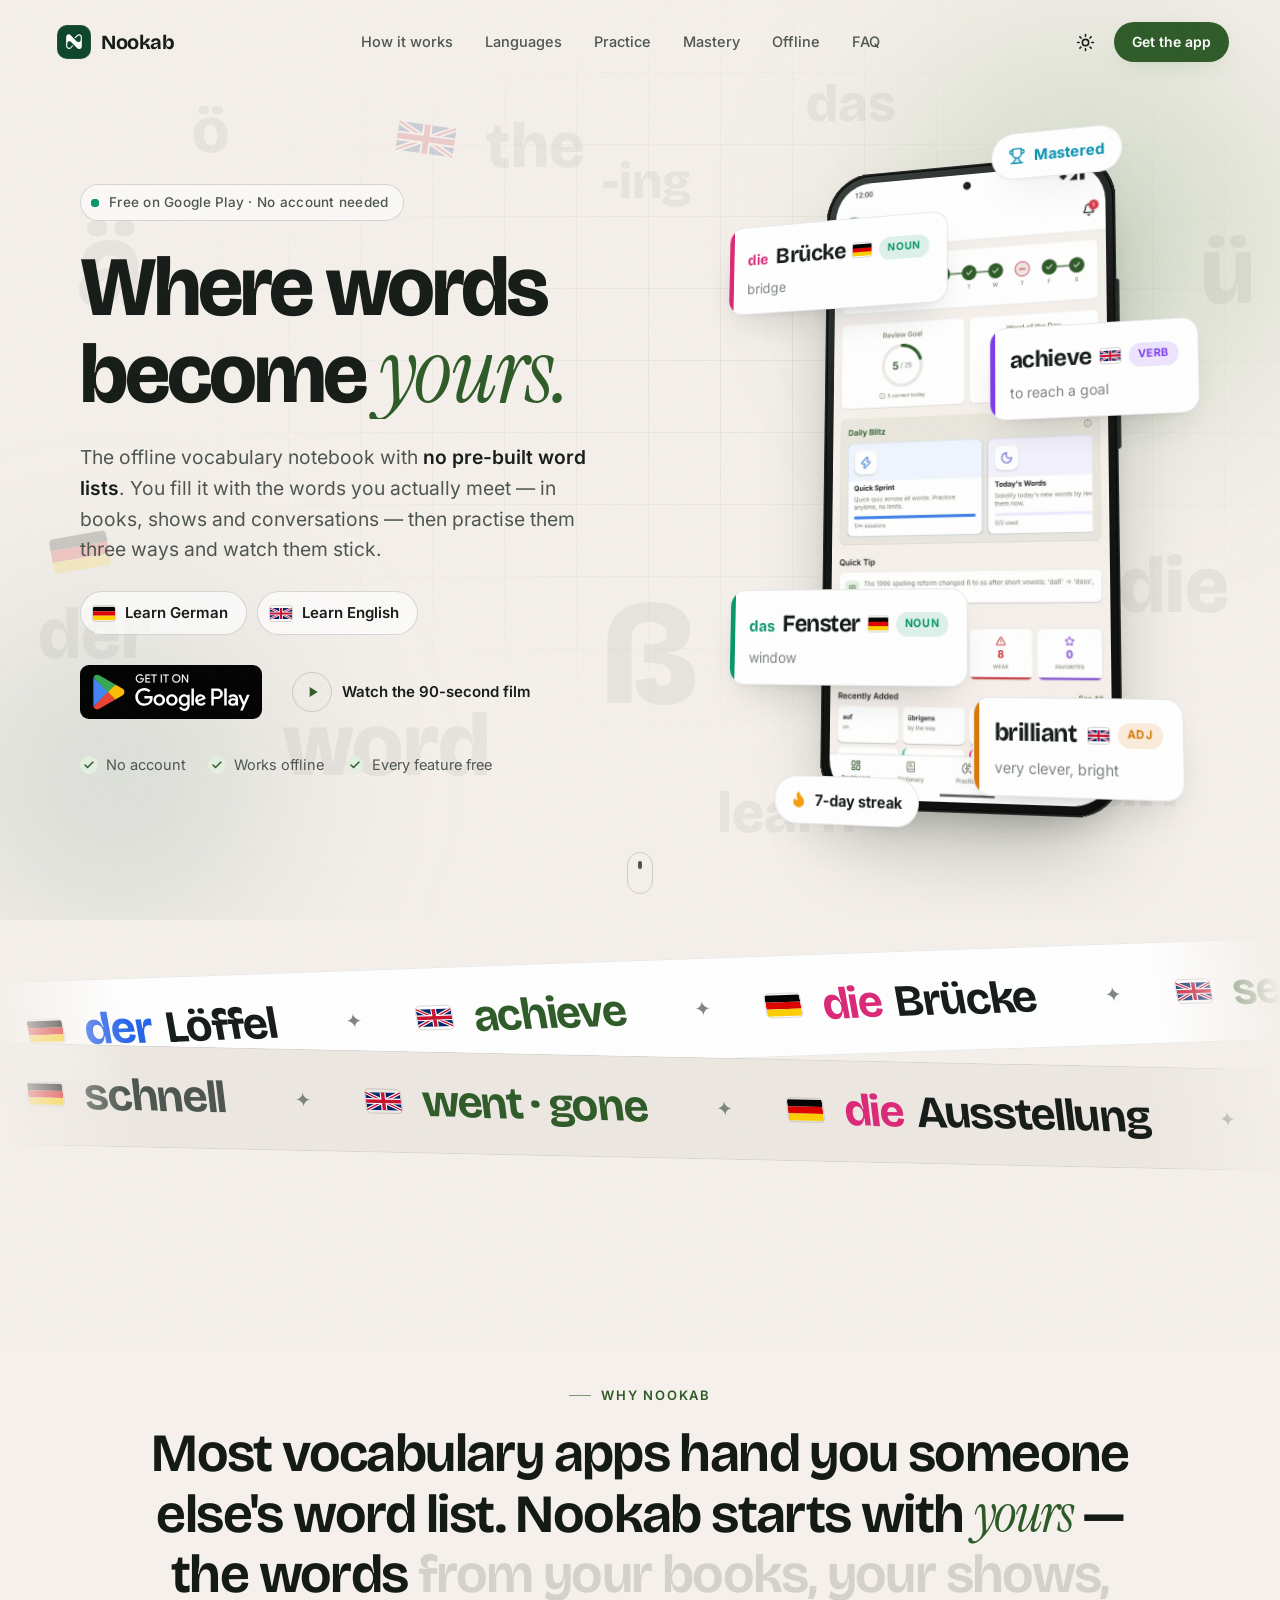
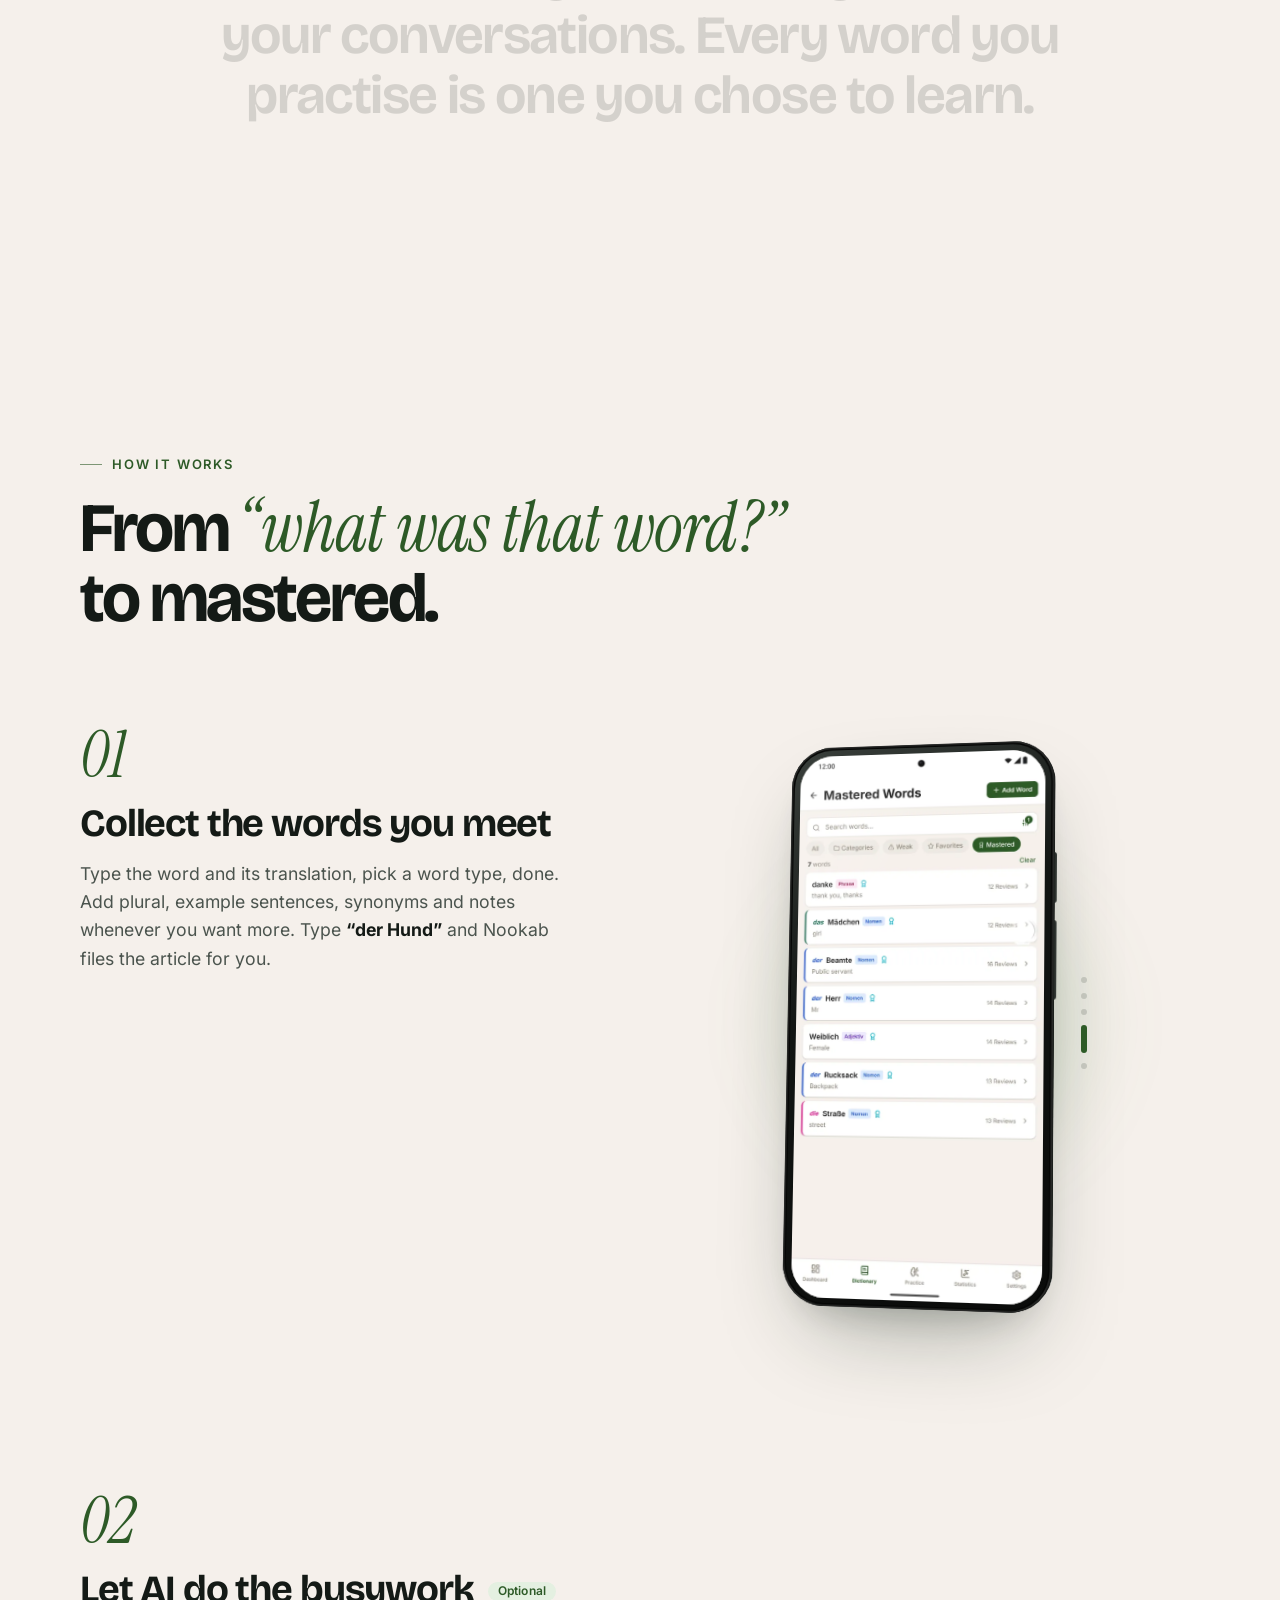
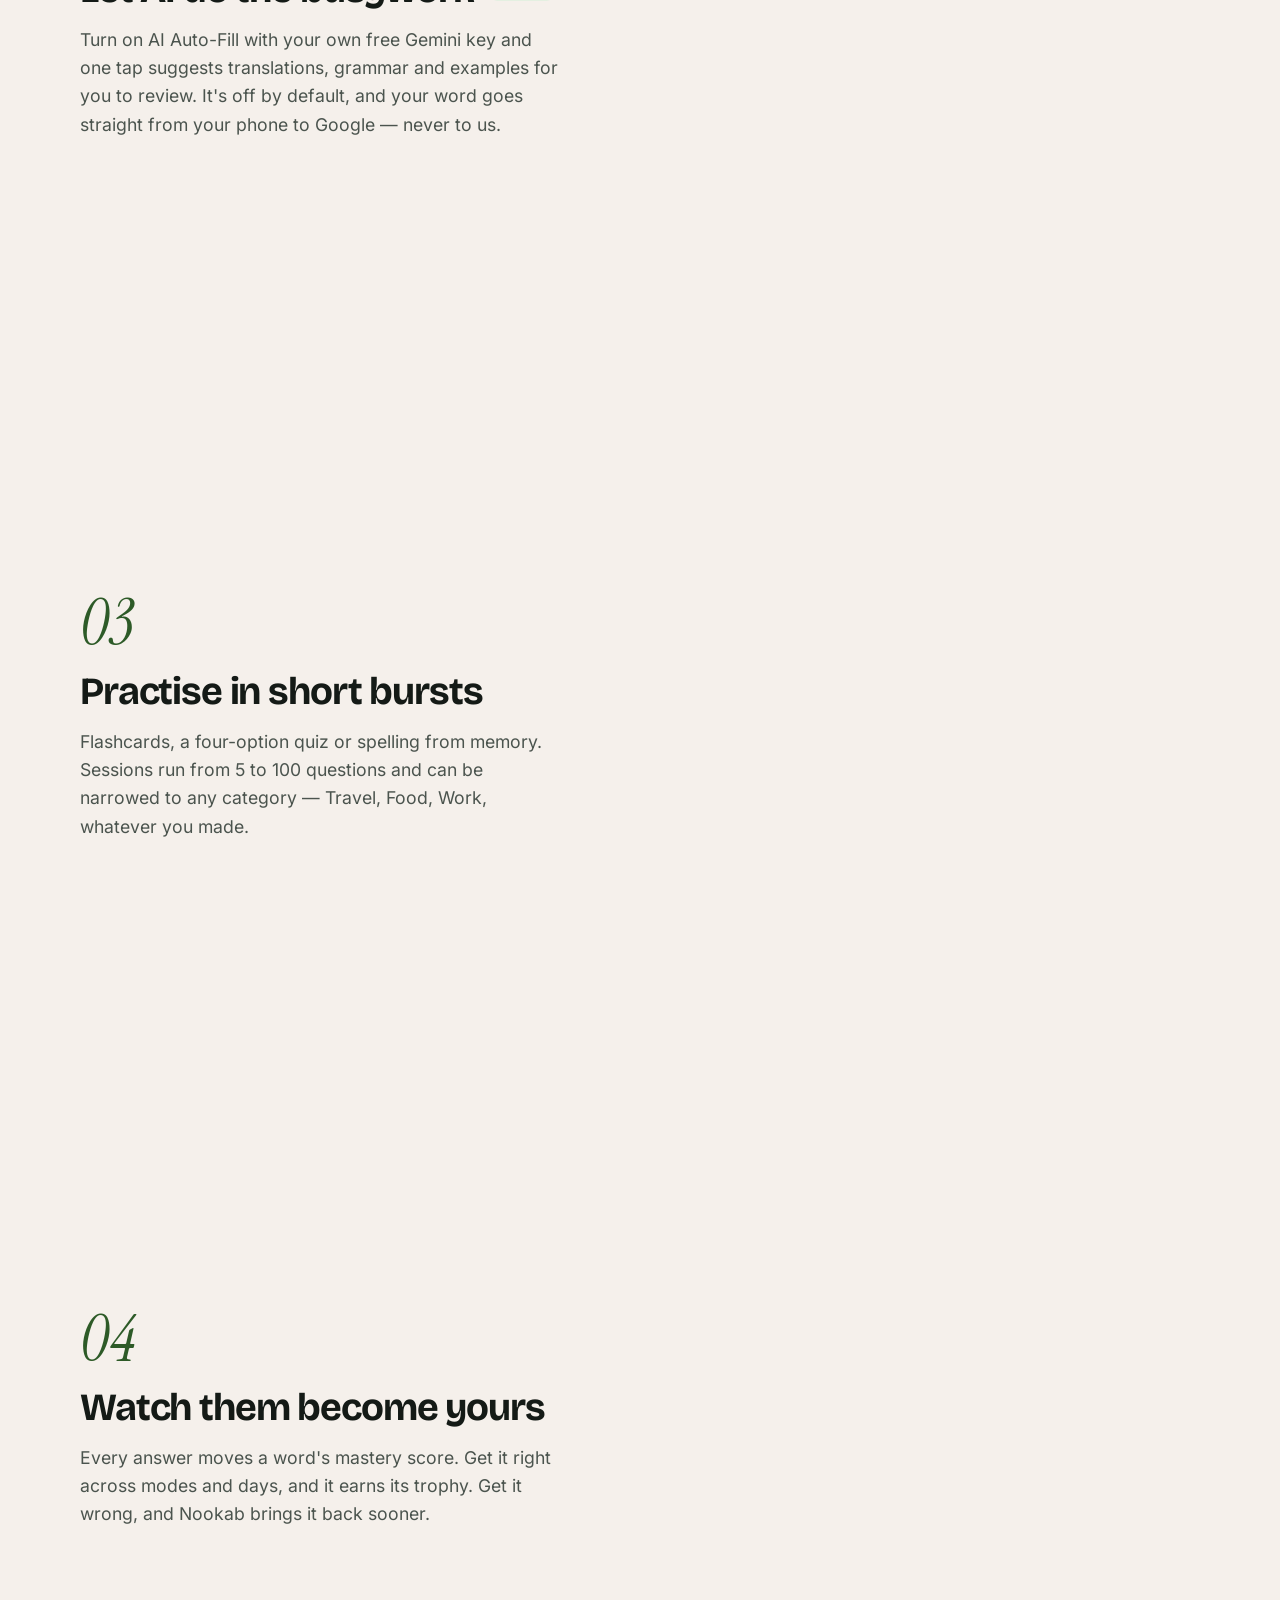
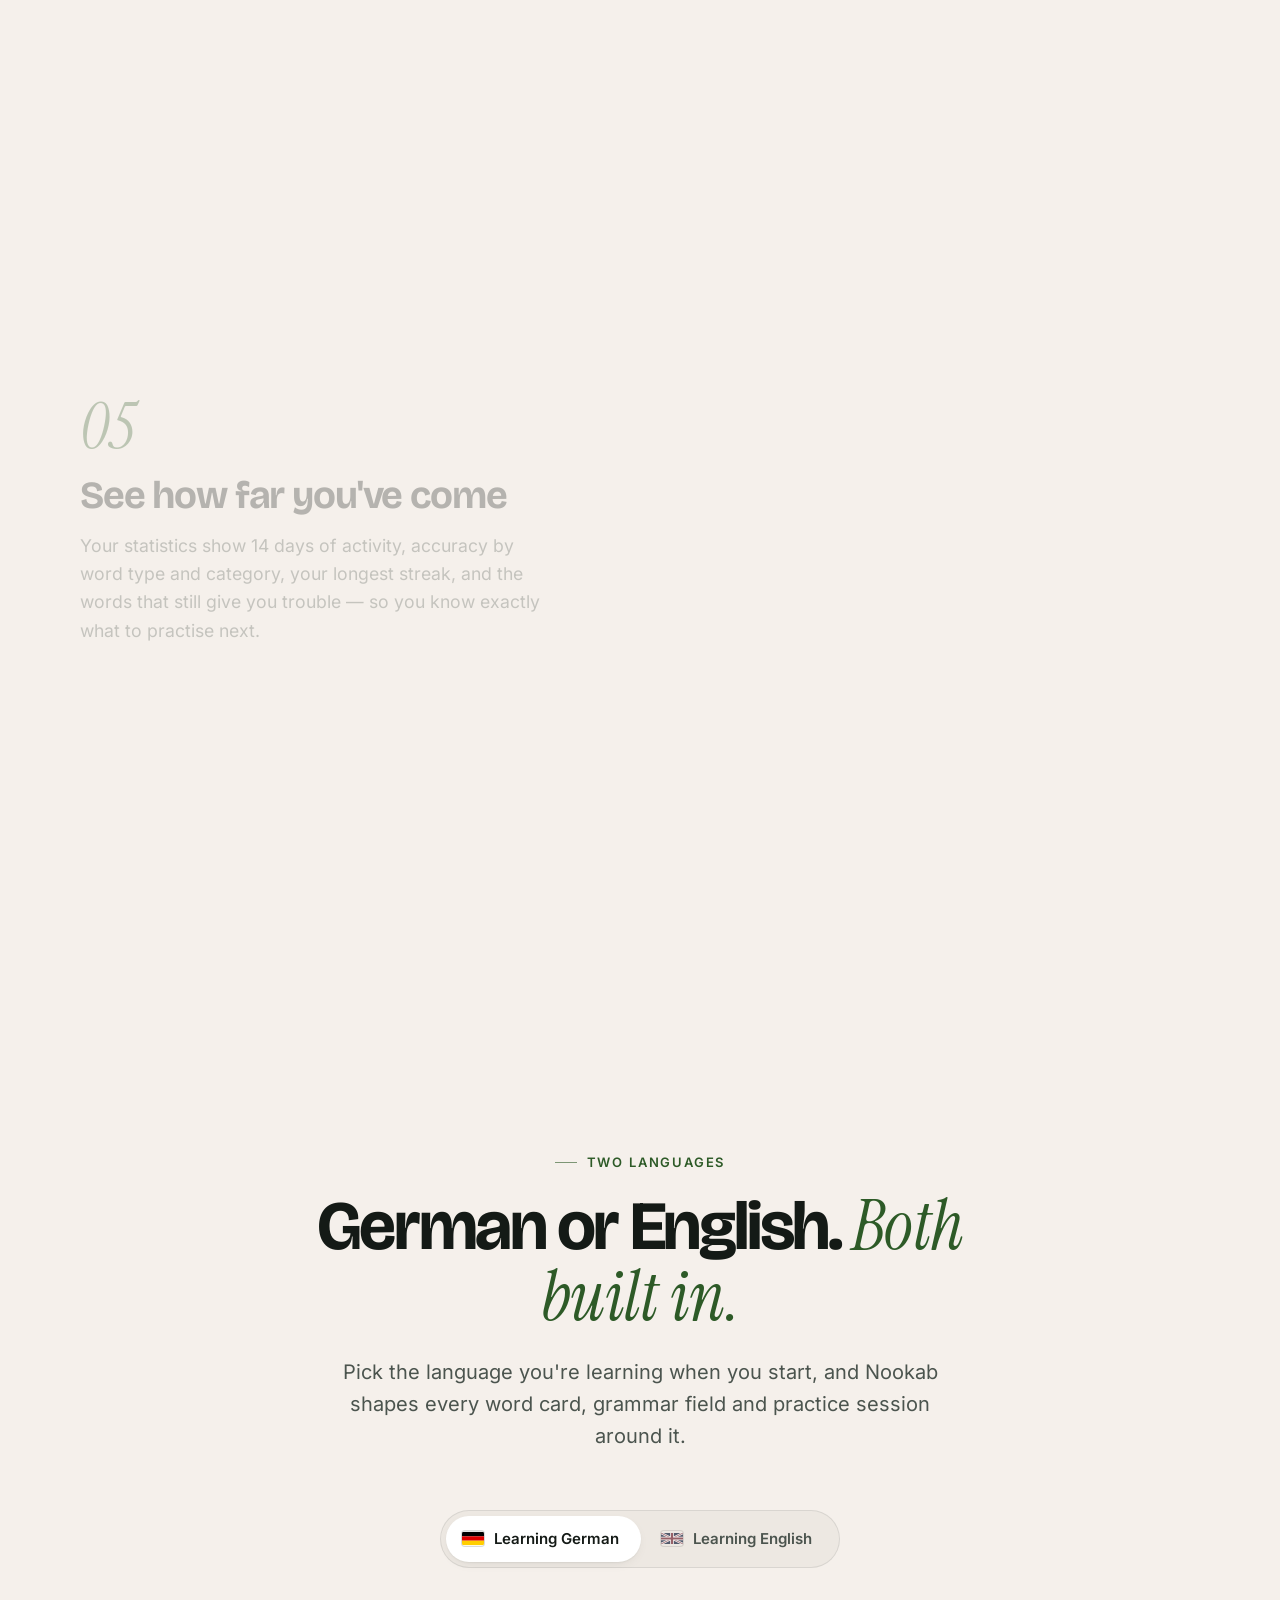
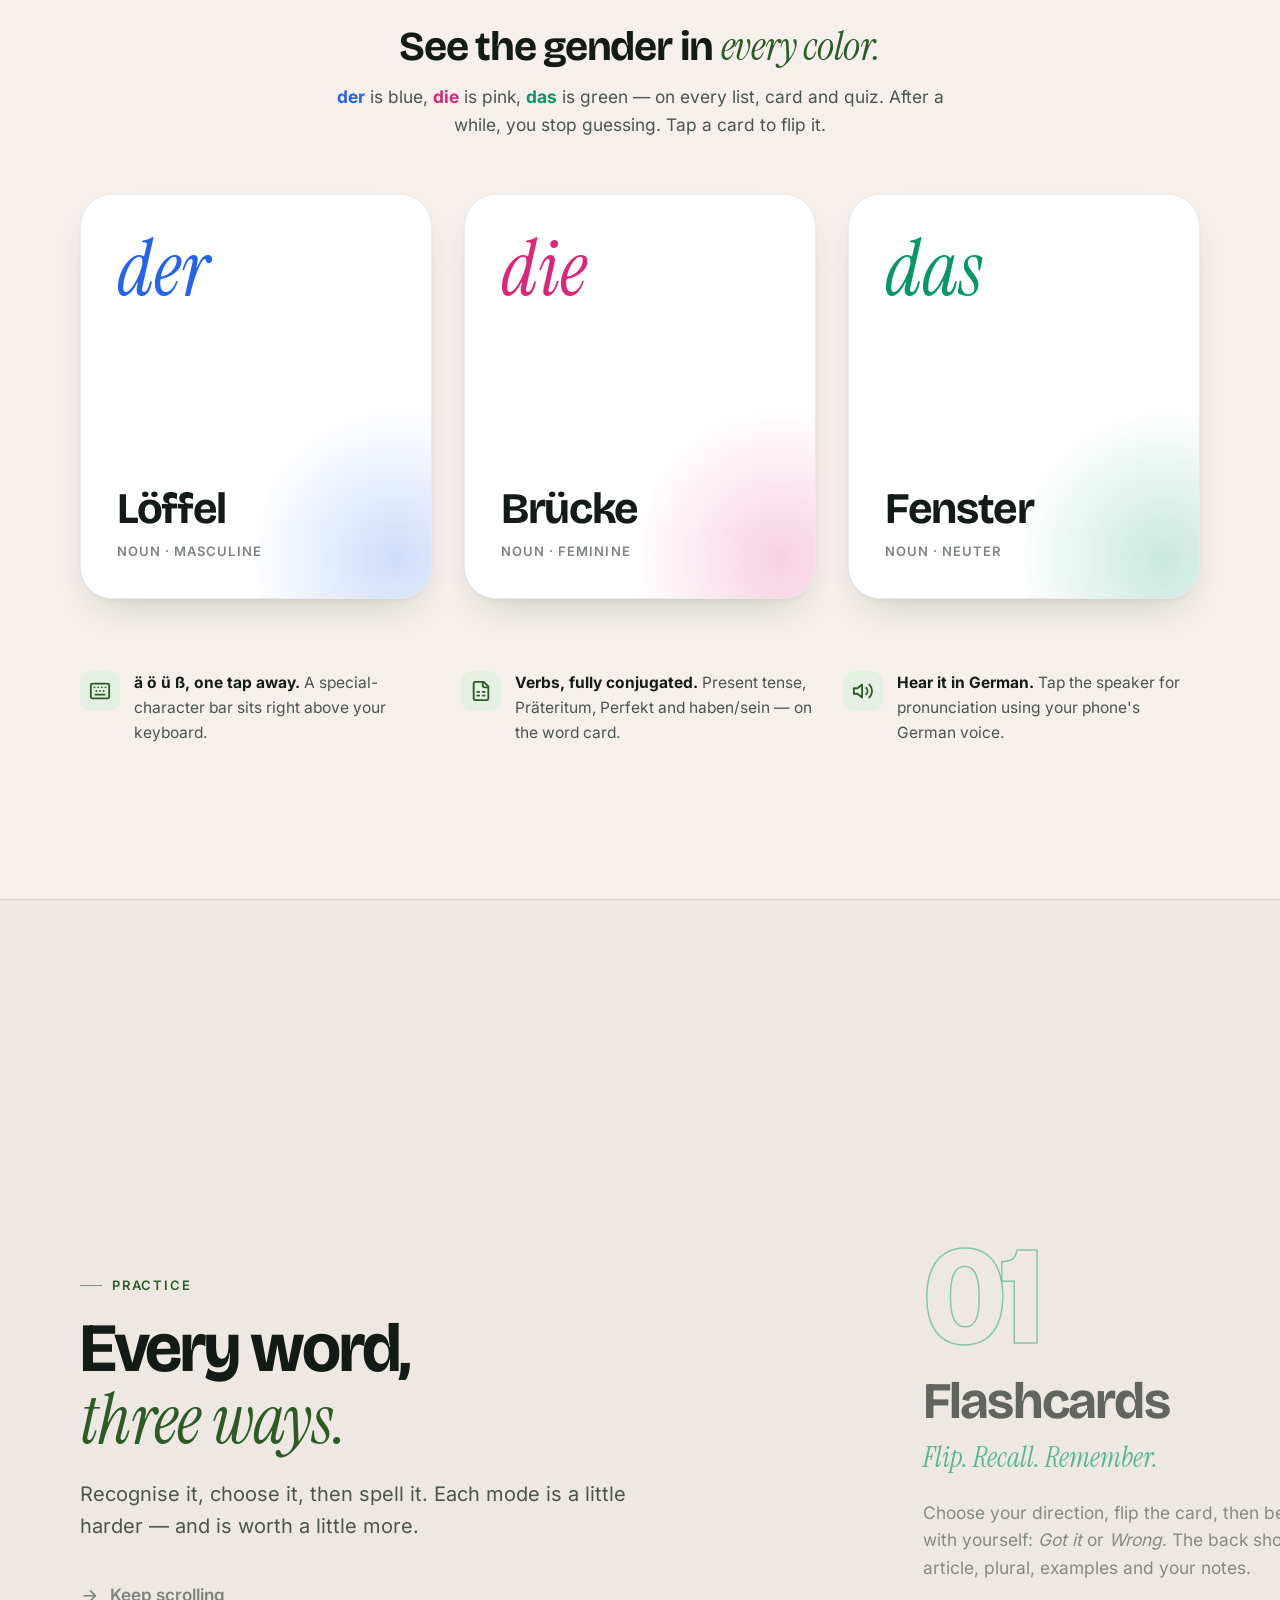
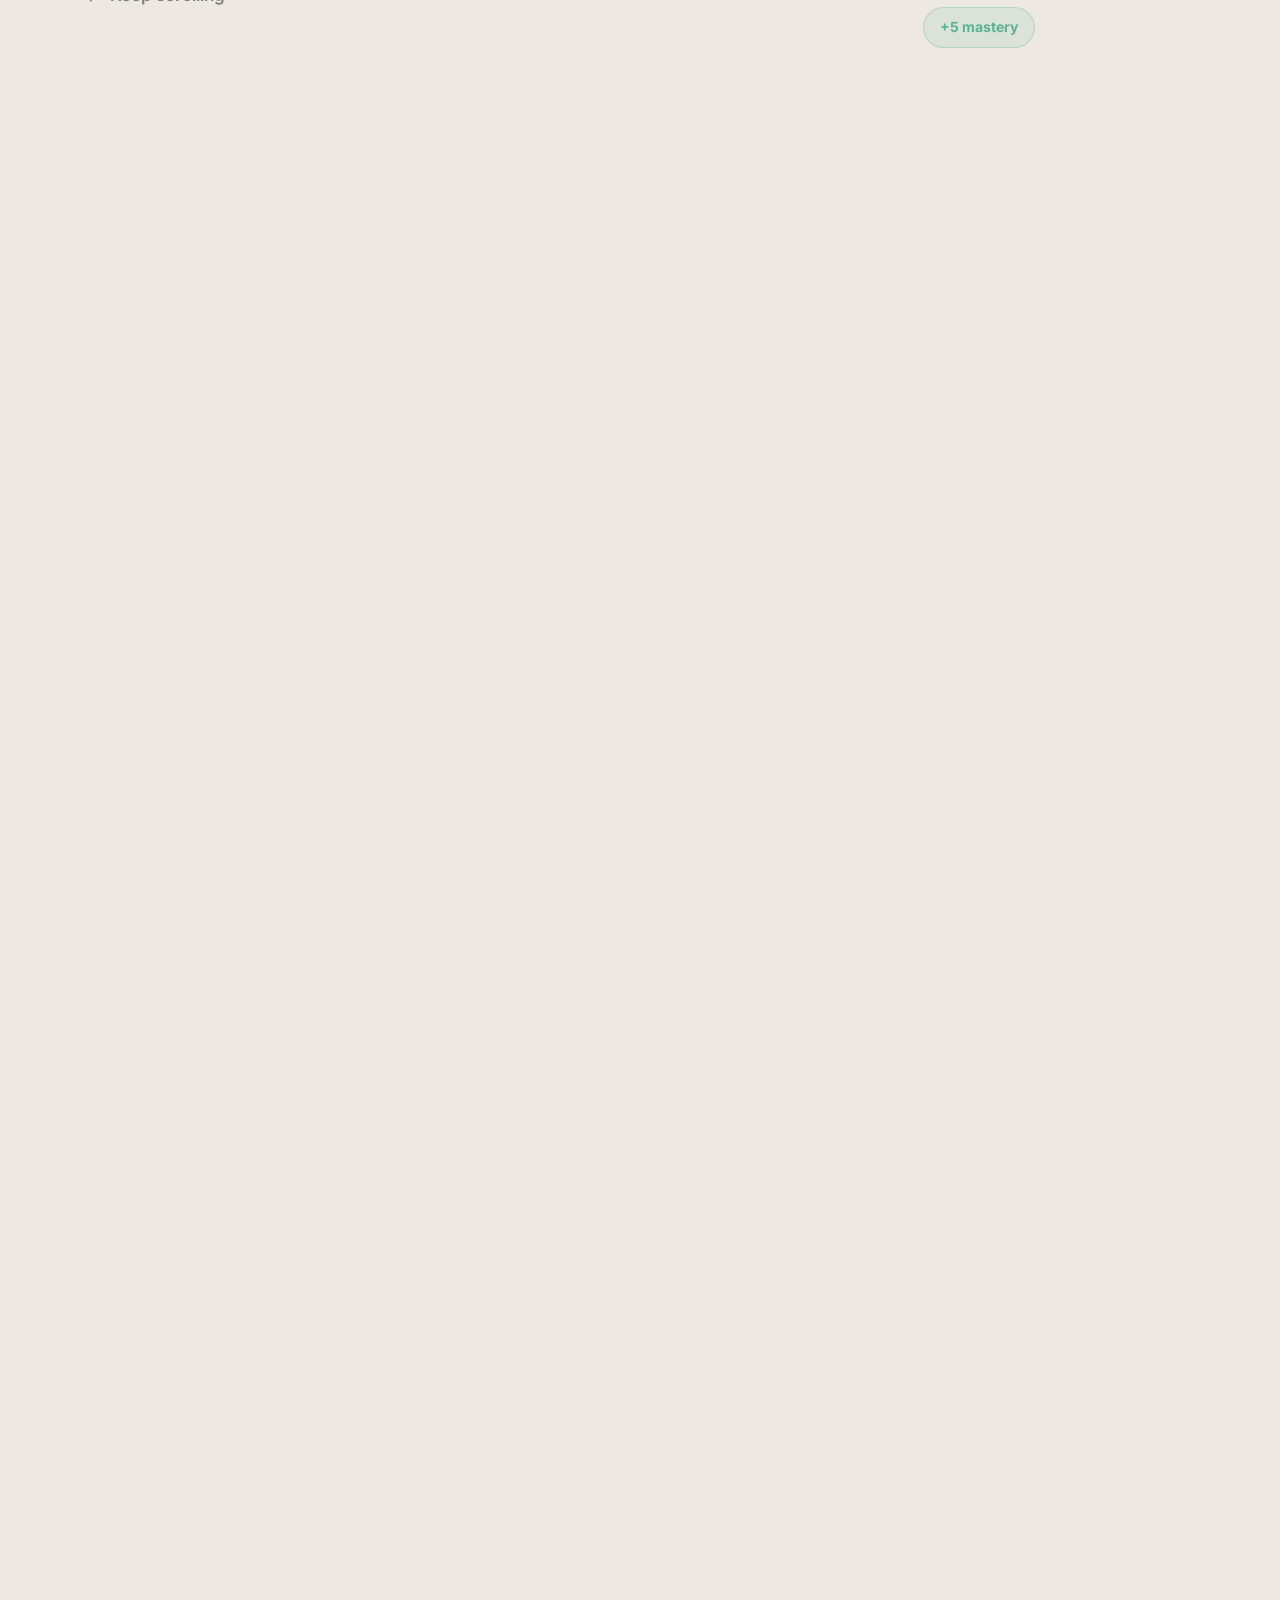
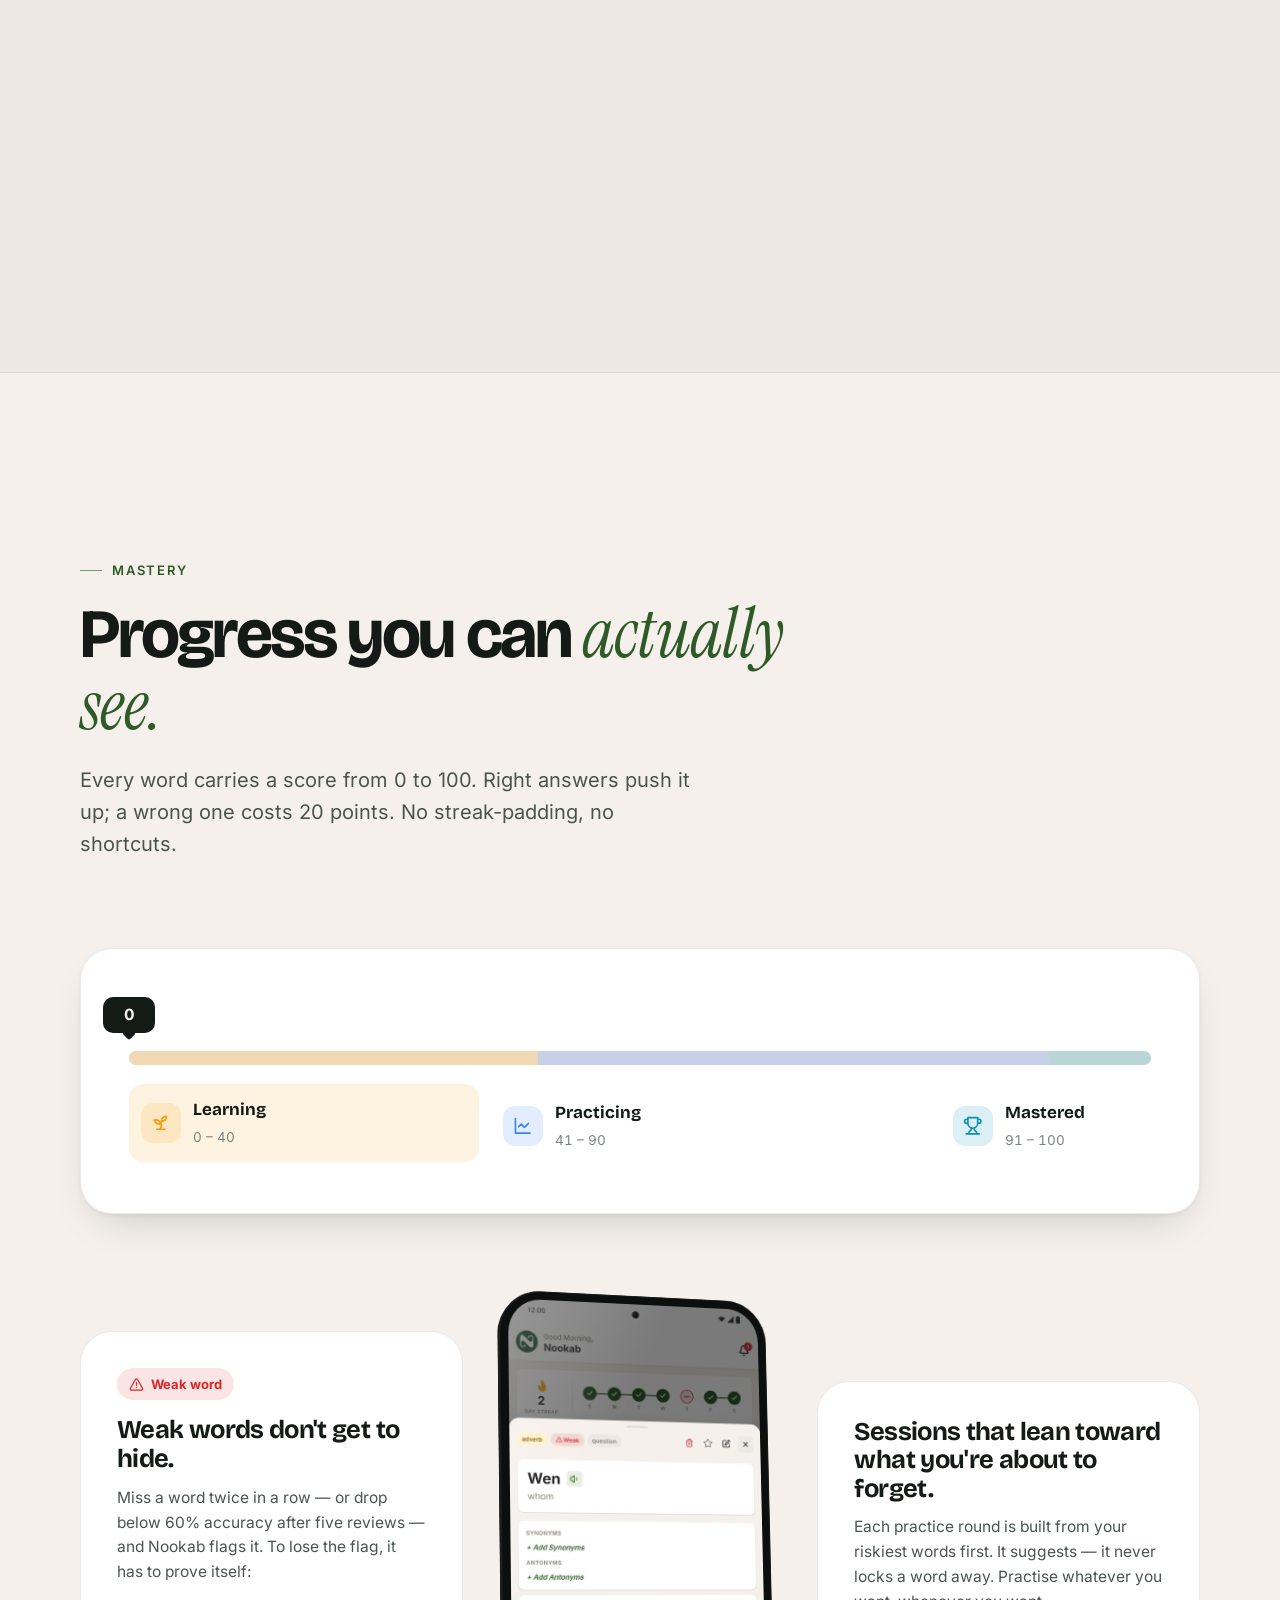
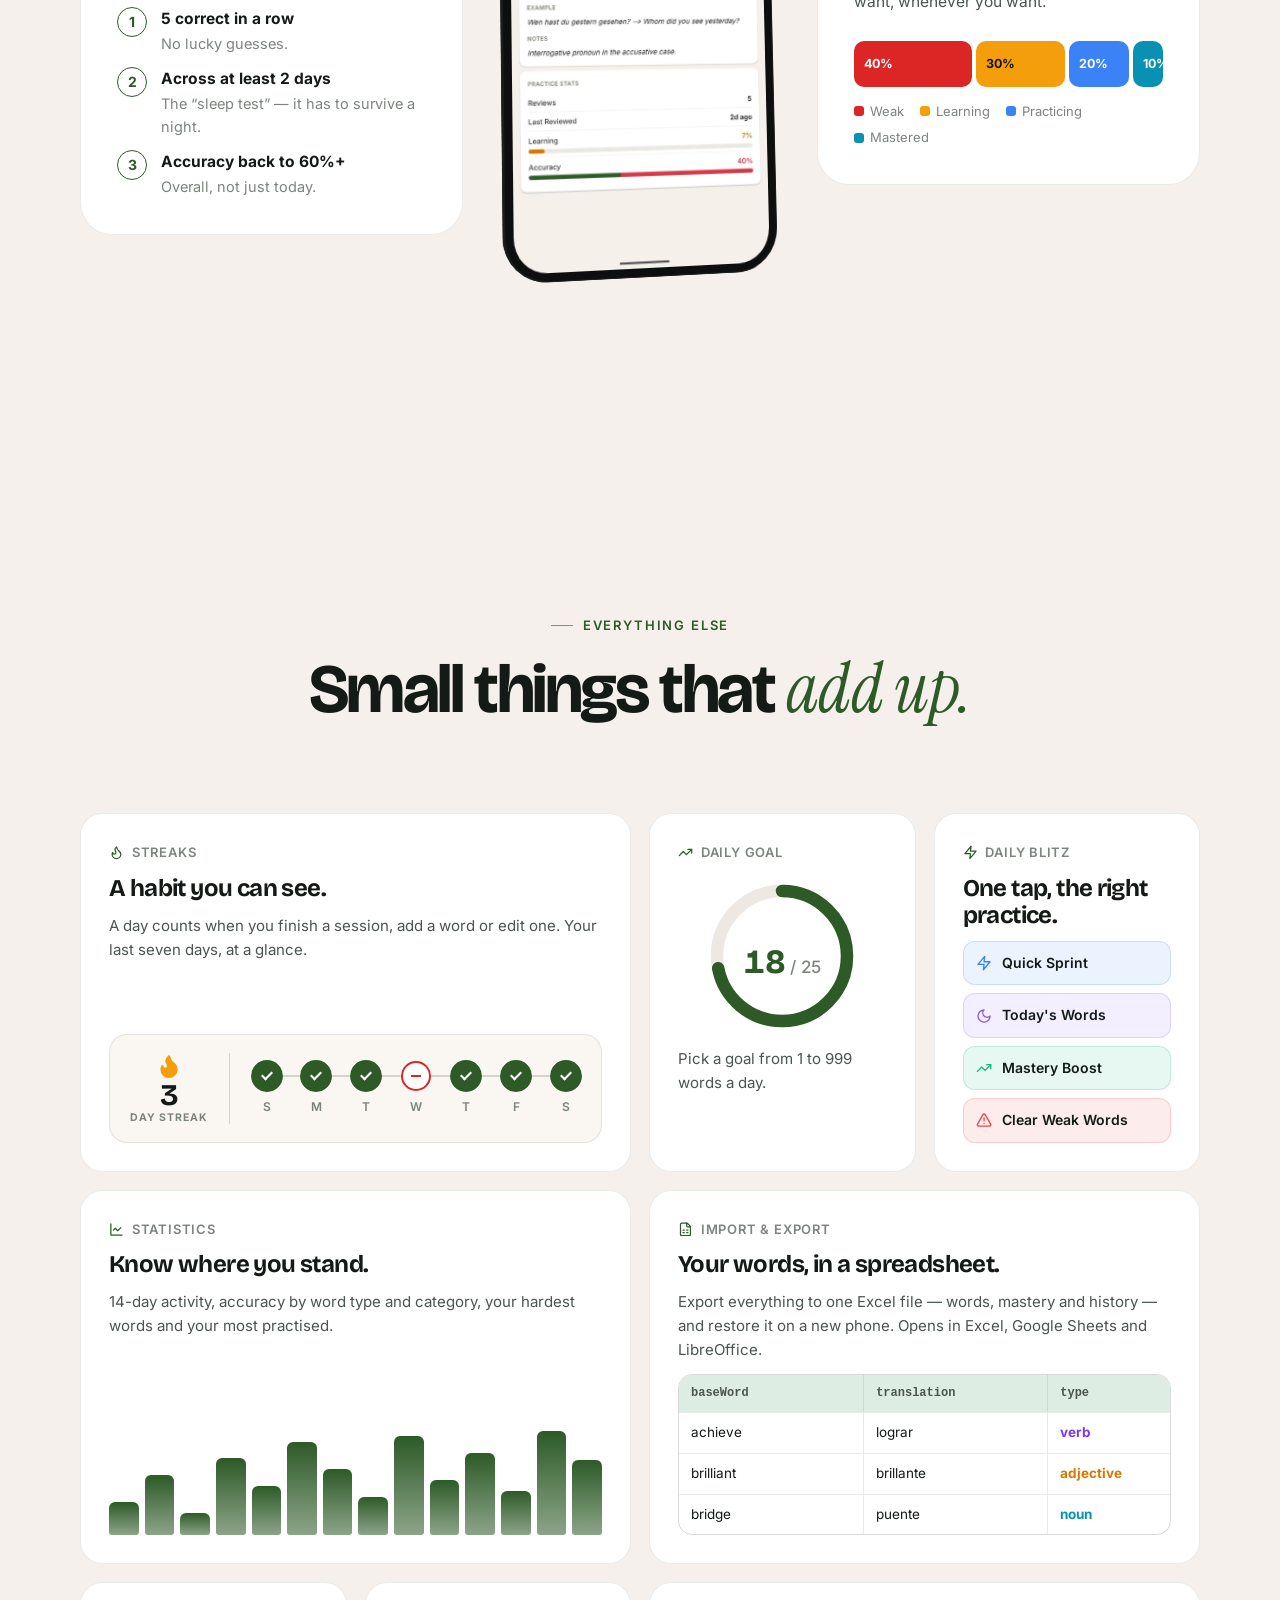
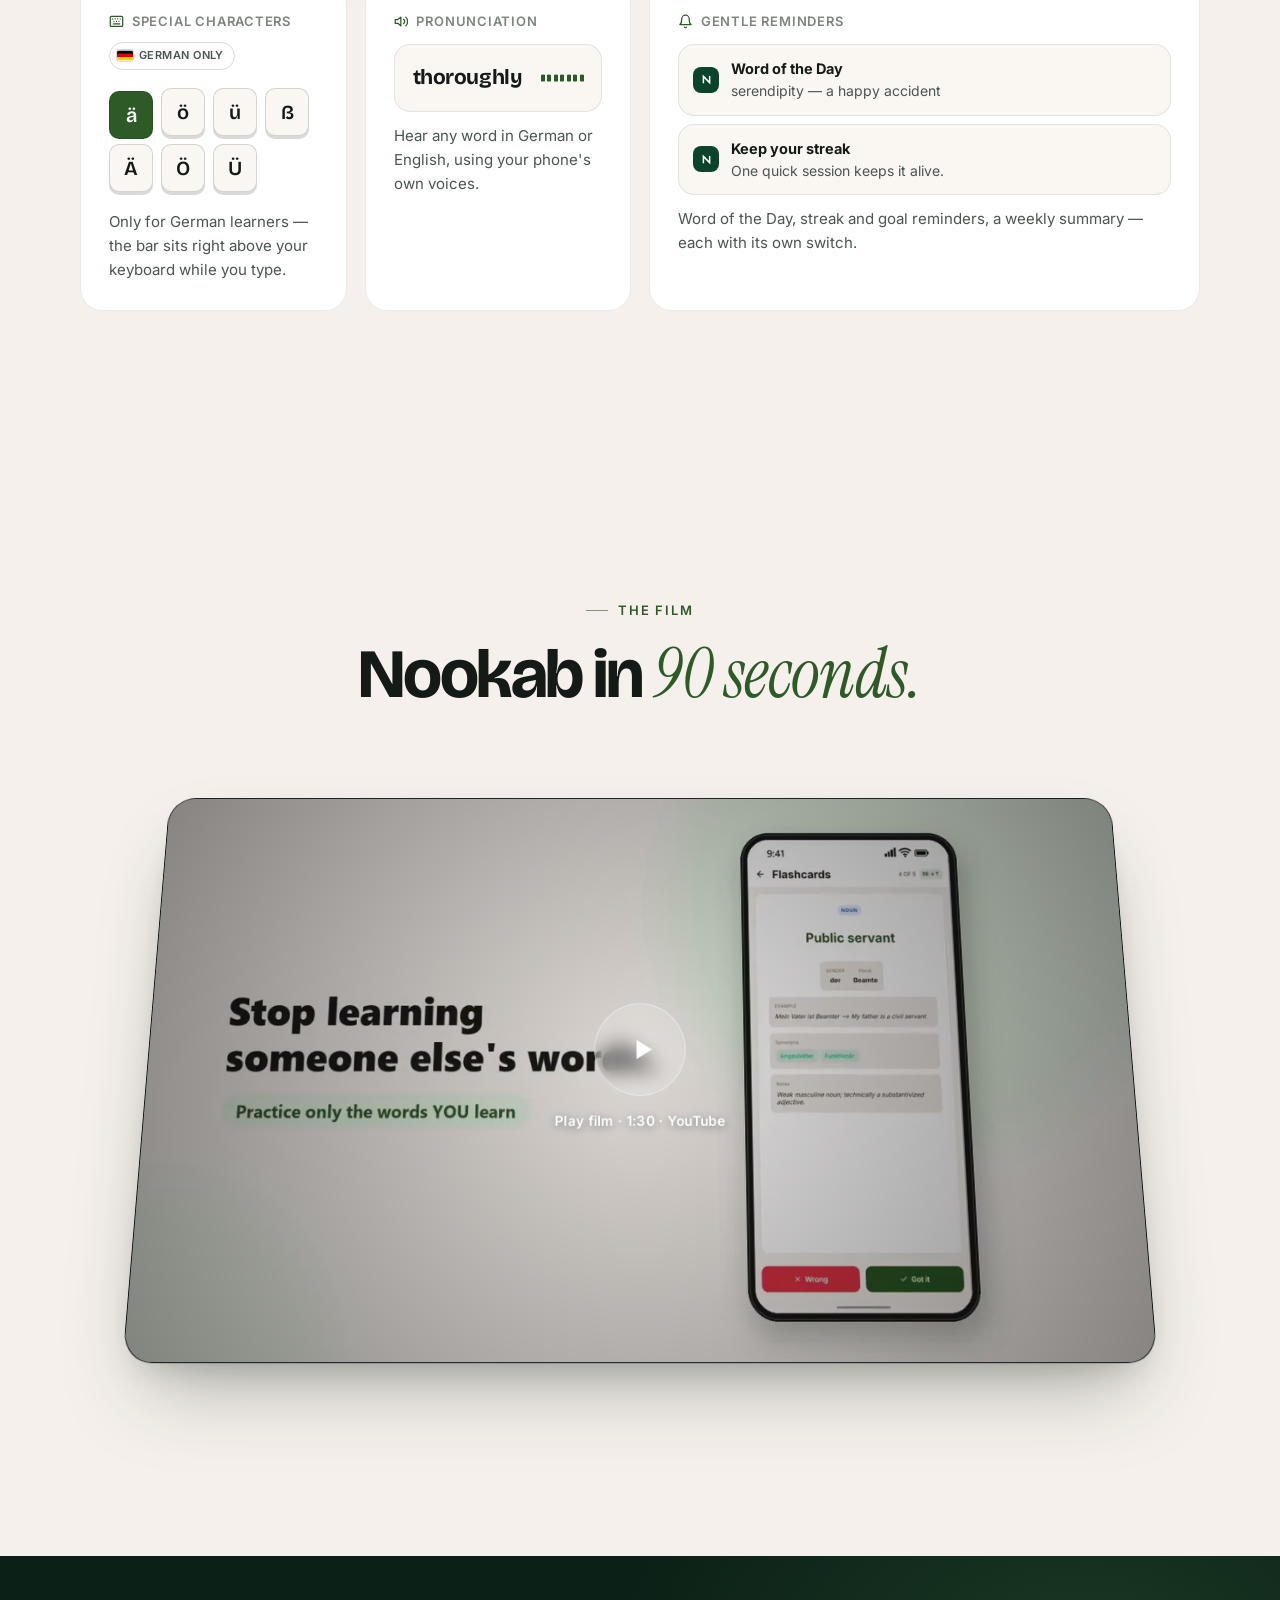
==== commit 86a5c3f3: "feat: add language switcher and YouTube player integration - Implemented a language switcher for Ger" ====
--- a/index.html
+++ b/index.html
@@ -83,7 +83,7 @@
             { "@type": "Question", "name": "Is Nookab really free?", "acceptedAnswer": { "@type": "Answer", "text": "Yes. Every practice mode, chart and setting is available from day one. There are no subscriptions, no in-app purchases and no locked features." } },
             { "@type": "Question", "name": "Does Nookab work offline?", "acceptedAnswer": { "@type": "Answer", "text": "Yes. Adding words, every practice mode, statistics, streaks and import/export all work in airplane mode. The only feature that needs internet is the optional AI Auto-Fill." } },
             { "@type": "Question", "name": "Why is there no account?", "acceptedAnswer": { "@type": "Answer", "text": "Accounts need servers, and servers mean your data leaves your device. Nookab keeps everything on your phone, so there is nothing to sign up for and nothing to leak." } },
-            { "@type": "Question", "name": "Which languages can I learn?", "acceptedAnswer": { "@type": "Answer", "text": "Nookab supports learning German or English. German learners can also switch the app interface to German." } },
+            { "@type": "Question", "name": "Which languages can I learn?", "acceptedAnswer": { "@type": "Answer", "text": "Nookab supports learning German or English. English learners get past tense and past participle for verbs and comparative and superlative for adjectives; German learners get color-coded articles, plurals, genitive and full conjugations. AI Auto-Fill can translate into English, German, Bangla, Spanish, Portuguese or French." } },
             { "@type": "Question", "name": "How do I move to a new phone?", "acceptedAnswer": { "@type": "Answer", "text": "Export your vocabulary as an Excel (XLSX) file from Settings, then import it on the new device. Your words, mastery and practice history come with it." } }
         ]
     }
@@ -97,6 +97,8 @@
             <symbol id="logo-mark" viewBox="0 0 1024 1024">
                 <path fill="currentColor" d="M 204.01 304 C 207.752 248.541, 250.144 207.003, 303 207.003 C 323.302 207.003, 344.851 213.904, 359.994 225.256 C 363.022 227.526, 424.225 288.199, 496 360.085 C 568.497 432.693, 629.389 492.885, 633 495.507 C 663.606 517.736, 703.052 519.966, 734.925 501.269 C 742.84 496.627, 755.244 484.649, 760.967 476.122 C 766.484 467.904, 771.268 457.498, 774.14 447.47 C 776.384 439.637, 776.429 438.457, 776.785 379 C 777.174 314.097, 776.883 308.801, 772.281 297 C 768.716 287.855, 759.983 275.039, 753.23 269.041 C 745.911 262.541, 732.289 255.646, 722.432 253.453 C 707.279 250.081, 690.288 252.915, 676.165 261.17 C 672.149 263.517, 656.084 278.817, 620.968 313.74 C 589.023 345.51, 570.733 363, 569.455 363 C 567.038 363, 539 335.229, 539 332.835 C 539 330.618, 639.534 231.629, 647.323 226.177 C 670.889 209.682, 702.955 203.429, 732.587 209.55 C 773.57 218.015, 805.633 248.086, 817.818 289.487 C 818.702 292.491, 819.587 295.496, 820.471 298.5 C 820.566 363.315, 820.66 428.13, 820.755 492.944 C 821.007 665.177, 820.862 688.423, 819.484 696.444 C 807.243 767.713, 733.11 807.657, 669.148 777.447 C 664.005 775.018, 656.805 770.935, 653.148 768.375 C 648.951 765.435, 597.663 714.984, 514 631.496 C 441.125 558.774, 379.328 497.817, 376.673 496.036 C 369.484 491.214, 356.42 485.374, 348.5 483.442 C 337.199 480.686, 319.719 481.122, 308.5 483.442 C 284.035 491.676, 264.491 510.587, 254.699 536.5 C 248.368 553.251, 248.5 551.454, 248.5 621 C 248.5 642.167, 248.5 663.333, 248.5 684.5 C 249.408 687.167, 250.316 689.833, 251.224 692.5 C 255.177 704.107, 260.427 712.429, 269.519 721.5 C 278.796 730.756, 285.499 734.994, 297.739 739.344 C 305.979 742.272, 307.333 742.456, 320.5 742.427 C 333.326 742.399, 335.114 742.164, 341.817 739.627 C 356.699 733.996, 359.072 732.012, 403.927 687.705 C 427.262 664.655, 447.423 645.309, 448.73 644.713 C 450.938 643.707, 452.086 644.611, 465.052 657.552 C 473.626 666.11, 479 672.238, 479 673.459 C 479 675.899, 398.819 756.553, 388.461 764.532 C 378.354 772.317, 366.967 778.522, 356.555 781.919 C 341.693 786.767, 336.757 787.483, 318.5 787.444 C 304.546 787.414, 299.965 787.024, 292.932 785.266 C 269.411 779.386, 251.939 769.125, 234.67 751.05 C 215.99 731.498, 206.085 708.549, 204.002 680 C 202.877 664.573, 202.885 320.688, 204.01 304 Z" />
             </symbol>
+            <symbol id="flag-de" viewBox="0 0 5 3"><rect width="5" height="1" fill="#000" /><rect y="1" width="5" height="1" fill="#DD0000" /><rect y="2" width="5" height="1" fill="#FFCE00" /></symbol>
+            <symbol id="flag-gb" viewBox="0 0 60 30"><rect width="60" height="30" fill="#012169" /><path d="M0 0l60 30M60 0L0 30" stroke="#fff" stroke-width="6" /><path d="M0 0l60 30M60 0L0 30" stroke="#C8102E" stroke-width="2.4" /><path d="M30 0v30M0 15h60" stroke="#fff" stroke-width="10" /><path d="M30 0v30M0 15h60" stroke="#C8102E" stroke-width="6" /></symbol>
             <symbol id="i-check" viewBox="0 0 24 24"><path d="M20 6 9 17l-5-5" /></symbol>
             <symbol id="i-sun" viewBox="0 0 24 24"><circle cx="12" cy="12" r="4" /><path d="M12 2v2M12 20v2M4.93 4.93l1.41 1.41M17.66 17.66l1.41 1.41M2 12h2M20 12h2M6.34 17.66l-1.41 1.41M19.07 4.93l-1.41 1.41" /></symbol>
             <symbol id="i-moon" viewBox="0 0 24 24"><path d="M12 3a6 6 0 0 0 9 9 9 9 0 1 1-9-9Z" /></symbol>
@@ -140,9 +142,10 @@
             </a>
             <nav class="nav-links" id="navLinks" aria-label="Main">
                 <a href="#how">How it works</a>
+                <a href="#languages">Languages</a>
                 <a href="#practice">Practice</a>
                 <a href="#mastery">Mastery</a>
-                <a href="#privacy">Privacy</a>
+                <a href="#offline">Offline</a>
                 <a href="#faq">FAQ</a>
             </nav>
             <div class="nav-actions">
@@ -171,25 +174,36 @@
                 <div class="blob blob-2" data-speed="0.45"></div>
                 <div class="hero-grid-lines"></div>
                 <span class="glyph g1" data-speed="0.6">ä</span>
-                <span class="glyph g2" data-speed="0.3">der</span>
+                <span class="glyph g2" data-speed="0.3">the</span>
                 <span class="glyph g3" data-speed="0.8">ß</span>
                 <span class="glyph g4" data-speed="0.5">die</span>
-                <span class="glyph g5" data-speed="0.7">ü</span>
+                <span class="glyph g5" data-speed="0.7">word</span>
                 <span class="glyph g6" data-speed="0.35">das</span>
-                <span class="glyph g7" data-speed="0.55">ö</span>
+                <span class="glyph g7" data-speed="0.55">an</span>
+                <span class="glyph g8" data-speed="0.45">der</span>
+                <span class="glyph g9" data-speed="0.65">ü</span>
+                <span class="glyph g10" data-speed="0.4">learn</span>
+                <span class="glyph g11" data-speed="0.5">ö</span>
+                <span class="glyph g12" data-speed="0.3">-ing</span>
+                <svg class="glyph-flag gf-de" data-speed="0.5"><use href="#flag-de" /></svg>
+                <svg class="glyph-flag gf-gb" data-speed="0.35"><use href="#flag-gb" /></svg>
             </div>
 
             <div class="container hero-layout">
                 <div class="hero-copy">
-                    <p class="eyebrow hero-eyebrow" data-intro><span class="pulse-dot"></span>Free on Google Play · Learn
-                        German or English</p>
+                    <p class="eyebrow hero-eyebrow" data-intro><span class="pulse-dot"></span>Free on Google Play · No
+                        account needed</p>
                     <h1 class="hero-title">
                         <span class="line"><span class="line-inner">Where words</span></span>
                         <span class="line"><span class="line-inner">become <em class="serif">yours.</em></span></span>
                     </h1>
-                    <p class="hero-sub" data-intro>The offline vocabulary notebook for the words you actually meet — in
-                        books, shows and conversations. Save them in seconds, practise them three ways, and watch them
-                        stick.</p>
+                    <p class="hero-sub" data-intro>The offline vocabulary notebook with <strong>no pre-built word
+                        lists</strong>. You fill it with the words you actually meet — in books, shows and
+                        conversations — then practise them three ways and watch them stick.</p>
+                    <div class="lang-pills" data-intro>
+                        <a class="lang-pill" href="#languages" data-lang-link="de"><svg class="flag" aria-hidden="true"><use href="#flag-de" /></svg>Learn German</a>
+                        <a class="lang-pill" href="#languages" data-lang-link="en"><svg class="flag" aria-hidden="true"><use href="#flag-gb" /></svg>Learn English</a>
+                    </div>
                     <div class="hero-cta" data-intro>
                         <a class="play-badge" href="https://play.google.com/store/apps/details?id=com.hananatelier.nookab"
                             target="_blank" rel="noopener" aria-label="Get it on Google Play">
@@ -218,19 +232,19 @@
 
                         <div class="word-card wc-1 is-die" data-depth="70">
                             <span class="wc-article">die</span><span class="wc-word">Brücke</span>
-                            <span class="wc-tag">noun</span><span class="wc-trans">bridge</span>
+                            <span class="wc-meta"><svg class="flag"><use href="#flag-de" /></svg><span class="wc-tag">noun</span></span><span class="wc-trans">bridge</span>
                         </div>
                         <div class="word-card wc-2" data-depth="40">
                             <span class="wc-word">achieve</span>
-                            <span class="wc-tag tag-verb">verb</span><span class="wc-trans">to reach a goal</span>
+                            <span class="wc-meta"><svg class="flag"><use href="#flag-gb" /></svg><span class="wc-tag tag-verb">verb</span></span><span class="wc-trans">to reach a goal</span>
                         </div>
                         <div class="word-card wc-3 is-das" data-depth="90">
                             <span class="wc-article">das</span><span class="wc-word">Fenster</span>
-                            <span class="wc-tag">noun</span><span class="wc-trans">window</span>
-                        </div>
-                        <div class="word-card wc-4 is-der" data-depth="55">
-                            <span class="wc-article">der</span><span class="wc-word">Löffel</span>
-                            <span class="wc-tag">noun</span><span class="wc-trans">spoon</span>
+                            <span class="wc-meta"><svg class="flag"><use href="#flag-de" /></svg><span class="wc-tag">noun</span></span><span class="wc-trans">window</span>
+                        </div>
+                        <div class="word-card wc-4" data-depth="55">
+                            <span class="wc-word">brilliant</span>
+                            <span class="wc-meta"><svg class="flag"><use href="#flag-gb" /></svg><span class="wc-tag tag-adj">adj</span></span><span class="wc-trans">very clever, bright</span>
                         </div>
 
                         <div class="chip chip-mastered" data-depth="110"><svg class="i"><use href="#i-trophy" /></svg>Mastered</div>
@@ -246,20 +260,12 @@
         <section class="marquee-section" id="marquee" aria-label="Example words">
             <div class="marquee" data-direction="-1">
                 <div class="marquee-track">
-                    <span class="mw der"><b>der</b> Löffel</span><span class="mw die"><b>die</b> Brücke</span><span
-                        class="mw das"><b>das</b> Fenster</span><span class="mw">achieve</span><span class="mw die"><b>die</b>
-                        Satzmelodie</span><span class="mw">laufen</span><span class="mw der"><b>der</b> Neffe</span><span
-                        class="mw">brilliant</span><span class="mw das"><b>das</b> Gebäude</span><span
-                        class="mw">übrigens</span>
+                    <span class="mw der"><svg class="flag" aria-hidden="true"><use href="#flag-de" /></svg><b>der</b> Löffel</span><span class="mw en"><svg class="flag" aria-hidden="true"><use href="#flag-gb" /></svg>achieve</span><span class="mw die"><svg class="flag" aria-hidden="true"><use href="#flag-de" /></svg><b>die</b> Brücke</span><span class="mw en"><svg class="flag" aria-hidden="true"><use href="#flag-gb" /></svg>serendipity</span><span class="mw das"><svg class="flag" aria-hidden="true"><use href="#flag-de" /></svg><b>das</b> Fenster</span><span class="mw en"><svg class="flag" aria-hidden="true"><use href="#flag-gb" /></svg>brilliant</span><span class="mw de"><svg class="flag" aria-hidden="true"><use href="#flag-de" /></svg>laufen</span><span class="mw en"><svg class="flag" aria-hidden="true"><use href="#flag-gb" /></svg>nevertheless</span><span class="mw der"><svg class="flag" aria-hidden="true"><use href="#flag-de" /></svg><b>der</b> Neffe</span><span class="mw en"><svg class="flag" aria-hidden="true"><use href="#flag-gb" /></svg>to give up</span><span class="mw die"><svg class="flag" aria-hidden="true"><use href="#flag-de" /></svg><b>die</b> Satzmelodie</span><span class="mw en"><svg class="flag" aria-hidden="true"><use href="#flag-gb" /></svg>although</span>
                 </div>
             </div>
             <div class="marquee marquee-alt" data-direction="1">
                 <div class="marquee-track">
-                    <span class="mw">schnell</span><span class="mw die"><b>die</b> Ausstellung</span><span
-                        class="mw">whom</span><span class="mw der"><b>der</b> Bahnhof</span><span
-                        class="mw">schön</span><span class="mw die"><b>die</b> Lampe</span><span class="mw">to walk</span><span
-                        class="mw das"><b>das</b> Buch</span><span class="mw">gehen</span><span class="mw der"><b>der</b>
-                        Rucksack</span>
+                    <span class="mw de"><svg class="flag" aria-hidden="true"><use href="#flag-de" /></svg>schnell</span><span class="mw en"><svg class="flag" aria-hidden="true"><use href="#flag-gb" /></svg>went · gone</span><span class="mw die"><svg class="flag" aria-hidden="true"><use href="#flag-de" /></svg><b>die</b> Ausstellung</span><span class="mw en"><svg class="flag" aria-hidden="true"><use href="#flag-gb" /></svg>curious</span><span class="mw der"><svg class="flag" aria-hidden="true"><use href="#flag-de" /></svg><b>der</b> Bahnhof</span><span class="mw en"><svg class="flag" aria-hidden="true"><use href="#flag-gb" /></svg>better · best</span><span class="mw das"><svg class="flag" aria-hidden="true"><use href="#flag-de" /></svg><b>das</b> Buch</span><span class="mw en"><svg class="flag" aria-hidden="true"><use href="#flag-gb" /></svg>children</span><span class="mw de"><svg class="flag" aria-hidden="true"><use href="#flag-de" /></svg>übrigens</span><span class="mw en"><svg class="flag" aria-hidden="true"><use href="#flag-gb" /></svg>whom</span><span class="mw das"><svg class="flag" aria-hidden="true"><use href="#flag-de" /></svg><b>das</b> Gebäude</span><span class="mw en"><svg class="flag" aria-hidden="true"><use href="#flag-gb" /></svg>reluctant</span>
                 </div>
             </div>
         </section>
@@ -319,6 +325,15 @@
                             <img class="how-inline-shot" src="images/app/mastered.webp"
                                 alt="Nookab mastered words list" loading="lazy" width="600" height="1303">
                         </article>
+                        <article class="how-step" data-step="4">
+                            <span class="step-num">05</span>
+                            <h3>See how far you've come</h3>
+                            <p>Your statistics show 14 days of activity, accuracy by word type and category, your
+                                longest streak, and the words that still give you trouble — so you know exactly what to
+                                practise next.</p>
+                            <img class="how-inline-shot" src="images/app/stats.webp" alt="Nookab statistics screen"
+                                loading="lazy" width="600" height="1303">
+                        </article>
                     </div>
 
                     <div class="how-sticky" aria-hidden="true">
@@ -335,6 +350,8 @@
                                             height="1303">
                                         <img src="images/app/mastered.webp" alt="" loading="lazy" width="600"
                                             height="1303">
+                                        <img src="images/app/stats.webp" alt="" loading="lazy" width="600"
+                                            height="1303">
                                     </div>
                                 </div>
                             </div>
@@ -343,6 +360,7 @@
                                 <li></li>
                                 <li></li>
                                 <li></li>
+                                <li></li>
                             </ol>
                         </div>
                     </div>
@@ -350,75 +368,160 @@
             </div>
         </section>
 
-        <!-- ===================== ARTICLES ===================== -->
-        <section class="articles" id="articles">
+        <!-- ===================== LANGUAGES ===================== -->
+        <section class="articles" id="languages">
             <div class="container">
                 <header class="section-head center" data-reveal>
-                    <p class="eyebrow">Built for German</p>
-                    <h2 class="section-title">See the gender in <em class="serif">every color.</em></h2>
-                    <p class="section-lead"><span class="t-der">der</span> is blue, <span class="t-die">die</span>
-                        is pink, <span class="t-das">das</span> is green — on every list, card and quiz. After a while,
-                        you stop guessing. Tap a card to flip it.</p>
+                    <p class="eyebrow">Two languages</p>
+                    <h2 class="section-title">German or English. <em class="serif">Both built in.</em></h2>
+                    <p class="section-lead">Pick the language you're learning when you start, and Nookab shapes every
+                        word card, grammar field and practice session around it.</p>
                 </header>
 
-                <div class="flip-row">
-                    <button class="flip-card is-der" type="button" aria-label="der Löffel — flip to see translation">
-                        <span class="flip-inner">
-                            <span class="flip-face flip-front">
-                                <span class="fc-article">der</span>
-                                <span class="fc-word">Löffel</span>
-                                <span class="fc-tag">noun · masculine</span>
+                <div class="lang-switch-wrap" data-reveal>
+                    <div class="lang-switch" role="tablist" aria-label="Choose the language you are learning">
+                        <button class="lang-tab is-active" type="button" role="tab" id="tab-de" aria-controls="panel-de"
+                            aria-selected="true" data-lang="de"><svg class="flag" aria-hidden="true"><use href="#flag-de" /></svg>Learning German</button>
+                        <button class="lang-tab" type="button" role="tab" id="tab-en" aria-controls="panel-en"
+                            aria-selected="false" tabindex="-1" data-lang="en"><svg class="flag" aria-hidden="true"><use href="#flag-gb" /></svg>Learning English</button>
+                    </div>
+                </div>
+
+                <div class="lang-panel is-active" id="panel-de" role="tabpanel" aria-labelledby="tab-de">
+                    <h3 class="lang-title">See the gender in <em class="serif">every color.</em></h3>
+                    <p class="lang-lead"><span class="t-der">der</span> is blue, <span class="t-die">die</span> is pink,
+                        <span class="t-das">das</span> is green — on every list, card and quiz. After a while, you stop
+                        guessing. Tap a card to flip it.</p>
+
+                    <div class="flip-row">
+                        <button class="flip-card is-der" type="button" aria-label="der Löffel — flip to see translation">
+                            <span class="flip-inner">
+                                <span class="flip-face flip-front">
+                                    <span class="fc-article">der</span>
+                                    <span class="fc-word">Löffel</span>
+                                    <span class="fc-tag">noun · masculine</span>
+                                </span>
+                                <span class="flip-face flip-back">
+                                    <span class="fc-trans">the spoon</span>
+                                    <span class="fc-meta">Plural <b>die Löffel</b></span>
+                                    <span class="fc-meta">Genitive <b>des Löffels</b></span>
+                                </span>
                             </span>
-                            <span class="flip-face flip-back">
-                                <span class="fc-trans">the spoon</span>
-                                <span class="fc-meta">Plural <b>die Löffel</b></span>
-                                <span class="fc-meta">Genitive <b>des Löffels</b></span>
+                        </button>
+                        <button class="flip-card is-die" type="button" aria-label="die Brücke — flip to see translation">
+                            <span class="flip-inner">
+                                <span class="flip-face flip-front">
+                                    <span class="fc-article">die</span>
+                                    <span class="fc-word">Brücke</span>
+                                    <span class="fc-tag">noun · feminine</span>
+                                </span>
+                                <span class="flip-face flip-back">
+                                    <span class="fc-trans">the bridge</span>
+                                    <span class="fc-meta">Plural <b>die Brücken</b></span>
+                                    <span class="fc-meta">Genitive <b>der Brücke</b></span>
+                                </span>
                             </span>
-                        </span>
-                    </button>
-                    <button class="flip-card is-die" type="button" aria-label="die Brücke — flip to see translation">
-                        <span class="flip-inner">
-                            <span class="flip-face flip-front">
-                                <span class="fc-article">die</span>
-                                <span class="fc-word">Brücke</span>
-                                <span class="fc-tag">noun · feminine</span>
+                        </button>
+                        <button class="flip-card is-das" type="button" aria-label="das Fenster — flip to see translation">
+                            <span class="flip-inner">
+                                <span class="flip-face flip-front">
+                                    <span class="fc-article">das</span>
+                                    <span class="fc-word">Fenster</span>
+                                    <span class="fc-tag">noun · neuter</span>
+                                </span>
+                                <span class="flip-face flip-back">
+                                    <span class="fc-trans">the window</span>
+                                    <span class="fc-meta">Plural <b>die Fenster</b></span>
+                                    <span class="fc-meta">Genitive <b>des Fensters</b></span>
+                                </span>
                             </span>
-                            <span class="flip-face flip-back">
-                                <span class="fc-trans">the bridge</span>
-                                <span class="fc-meta">Plural <b>die Brücken</b></span>
-                                <span class="fc-meta">Genitive <b>der Brücke</b></span>
+                        </button>
+                    </div>
+
+                    <div class="articles-extra">
+                        <div class="mini-feature">
+                            <svg class="i"><use href="#i-keyboard" /></svg>
+                            <div><b>ä ö ü ß, one tap away.</b> A special-character bar sits right above your keyboard.</div>
+                        </div>
+                        <div class="mini-feature">
+                            <svg class="i"><use href="#i-sheet" /></svg>
+                            <div><b>Verbs, fully conjugated.</b> Present tense, Präteritum, Perfekt and haben/sein — on
+                                the word card.</div>
+                        </div>
+                        <div class="mini-feature">
+                            <svg class="i"><use href="#i-volume" /></svg>
+                            <div><b>Hear it in German.</b> Tap the speaker for pronunciation using your phone's German
+                                voice.</div>
+                        </div>
+                    </div>
+                </div>
+
+                <div class="lang-panel" id="panel-en" role="tabpanel" aria-labelledby="tab-en" hidden>
+                    <h3 class="lang-title">The tricky parts, <em class="serif">on every card.</em></h3>
+                    <p class="lang-lead">Irregular verbs, comparatives, plurals that break the rules — Nookab keeps them
+                        right next to the word, so you learn the whole thing at once. Tap a card to flip it.</p>
+
+                    <div class="flip-row">
+                        <button class="flip-card is-verb" type="button" aria-label="go — flip to see its forms">
+                            <span class="flip-inner">
+                                <span class="flip-face flip-front">
+                                    <span class="fc-article">verb</span>
+                                    <span class="fc-word">go</span>
+                                    <span class="fc-tag">irregular verb</span>
+                                </span>
+                                <span class="flip-face flip-back">
+                                    <span class="fc-trans">to move or travel</span>
+                                    <span class="fc-meta">Past tense <b>went</b></span>
+                                    <span class="fc-meta">Past participle <b>gone</b></span>
+                                </span>
                             </span>
-                        </span>
-                    </button>
-                    <button class="flip-card is-das" type="button" aria-label="das Fenster — flip to see translation">
-                        <span class="flip-inner">
-                            <span class="flip-face flip-front">
-                                <span class="fc-article">das</span>
-                                <span class="fc-word">Fenster</span>
-                                <span class="fc-tag">noun · neuter</span>
+                        </button>
+                        <button class="flip-card is-adj" type="button" aria-label="good — flip to see its forms">
+                            <span class="flip-inner">
+                                <span class="flip-face flip-front">
+                                    <span class="fc-article">adjective</span>
+                                    <span class="fc-word">good</span>
+                                    <span class="fc-tag">irregular comparison</span>
+                                </span>
+                                <span class="flip-face flip-back">
+                                    <span class="fc-trans">of high quality</span>
+                                    <span class="fc-meta">Comparative <b>better</b></span>
+                                    <span class="fc-meta">Superlative <b>best</b></span>
+                                </span>
                             </span>
-                            <span class="flip-face flip-back">
-                                <span class="fc-trans">the window</span>
-                                <span class="fc-meta">Plural <b>die Fenster</b></span>
-                                <span class="fc-meta">Genitive <b>des Fensters</b></span>
+                        </button>
+                        <button class="flip-card is-noun" type="button" aria-label="child — flip to see its forms">
+                            <span class="flip-inner">
+                                <span class="flip-face flip-front">
+                                    <span class="fc-article">noun</span>
+                                    <span class="fc-word">child</span>
+                                    <span class="fc-tag">irregular plural</span>
+                                </span>
+                                <span class="flip-face flip-back">
+                                    <span class="fc-trans">a young person</span>
+                                    <span class="fc-meta">Plural <b>children</b></span>
+                                    <span class="fc-meta">Example <b>The children are asleep.</b></span>
+                                </span>
                             </span>
-                        </span>
-                    </button>
-                </div>
-
-                <div class="articles-extra" data-reveal>
-                    <div class="mini-feature">
-                        <svg class="i"><use href="#i-keyboard" /></svg>
-                        <div><b>ä ö ü ß, one tap away.</b> A special-character bar sits right above your keyboard.</div>
-                    </div>
-                    <div class="mini-feature">
-                        <svg class="i"><use href="#i-sheet" /></svg>
-                        <div><b>Verbs, fully conjugated.</b> Present tense, Präteritum, Perfekt and haben/sein — on the
-                            word card.</div>
-                    </div>
-                    <div class="mini-feature">
-                        <svg class="i"><use href="#i-volume" /></svg>
-                        <div><b>Hear it right.</b> Tap the speaker for German or English pronunciation.</div>
+                        </button>
+                    </div>
+
+                    <div class="articles-extra">
+                        <div class="mini-feature">
+                            <svg class="i"><use href="#i-sheet" /></svg>
+                            <div><b>Every verb, three forms.</b> Past tense and past participle live on the card — no
+                                more mixing up “went” and “gone”.</div>
+                        </div>
+                        <div class="mini-feature">
+                            <svg class="i"><use href="#i-sparkles" /></svg>
+                            <div><b>Translations in your language.</b> AI Auto-Fill can translate into Bangla, Spanish,
+                                Portuguese, French or German.</div>
+                        </div>
+                        <div class="mini-feature">
+                            <svg class="i"><use href="#i-volume" /></svg>
+                            <div><b>Hear it in English.</b> Tap the speaker for pronunciation using your phone's English
+                                voice.</div>
+                        </div>
                     </div>
                 </div>
             </div>
@@ -470,7 +573,7 @@
                             <div class="phone phone-mode">
                                 <div class="phone-body">
                                     <div class="phone-screen"><img src="images/app/quiz-correct.webp"
-                                            alt="Nookab quiz with a correct answer" loading="lazy" width="600"
+                                            alt="Nookab quiz: the English word achieve with Bangla answer options, answered correctly" loading="lazy" width="600"
                                             height="1303"></div>
                                 </div>
                             </div>
@@ -482,8 +585,8 @@
                             <span class="mode-num">03</span>
                             <h3>Spelling</h3>
                             <p class="mode-tagline">Type it from memory.</p>
-                            <p>No options, no hints — full recall. Capitals don't count against you, and the ä ö ü ß
-                                bar is right there when you need it.</p>
+                            <p>No options, no hints — full recall. Capitals don't count against you, and German
+                                learners get an ä ö ü ß bar right above the keyboard.</p>
                             <span class="mode-points">+15 mastery</span>
                         </div>
                         <div class="mode-visual">
@@ -565,8 +668,8 @@
                         <p>Each practice round is built from your riskiest words first. It suggests — it never locks a
                             word away. Practise whatever you want, whenever you want.</p>
                         <div class="mix-bar" id="mixBar">
-                            <span class="mix-seg seg-weak" style="--w: 40">40% weak</span>
-                            <span class="mix-seg seg-learn" style="--w: 30">30% learning</span>
+                            <span class="mix-seg seg-weak" style="--w: 40">40%</span>
+                            <span class="mix-seg seg-learn" style="--w: 30">30%</span>
                             <span class="mix-seg seg-practice" style="--w: 20">20%</span>
                             <span class="mix-seg seg-master" style="--w: 10">10%</span>
                         </div>
@@ -652,25 +755,25 @@
                         <p>Export everything to one Excel file — words, mastery and history — and restore it on a new
                             phone. Opens in Excel, Google Sheets and LibreOffice.</p>
                         <div class="sheet" aria-hidden="true">
-                            <div class="sheet-row head"><span>baseWord</span><span>translation</span><span>article</span></div>
-                            <div class="sheet-row"><span>Löffel</span><span>spoon</span><span class="t-der">der</span></div>
-                            <div class="sheet-row"><span>Brücke</span><span>bridge</span><span class="t-die">die</span></div>
-                            <div class="sheet-row"><span>Fenster</span><span>window</span><span class="t-das">das</span></div>
+                            <div class="sheet-row head"><span>baseWord</span><span>translation</span><span>type</span></div>
+                            <div class="sheet-row"><span>achieve</span><span>lograr</span><span class="t-verb">verb</span></div>
+                            <div class="sheet-row"><span>brilliant</span><span>brillante</span><span class="t-adj">adjective</span></div>
+                            <div class="sheet-row"><span>bridge</span><span>puente</span><span class="t-noun">noun</span></div>
                         </div>
                     </article>
 
                     <article class="tile tile-keys" data-reveal>
-                        <div class="tile-head"><svg class="i"><use href="#i-keyboard" /></svg>Special characters</div>
+                        <div class="tile-head"><svg class="i"><use href="#i-keyboard" /></svg>Special characters<span class="only-badge"><svg class="flag" aria-hidden="true"><use href="#flag-de" /></svg>German only</span></div>
                         <div class="keys" aria-label="German special characters">
                             <kbd>ä</kbd><kbd>ö</kbd><kbd>ü</kbd><kbd>ß</kbd><kbd>Ä</kbd><kbd>Ö</kbd><kbd>Ü</kbd>
                         </div>
-                        <p>Right above your keyboard while you type.</p>
+                        <p>Only for German learners — the bar sits right above your keyboard while you type.</p>
                     </article>
 
                     <article class="tile tile-tts" data-reveal>
                         <div class="tile-head"><svg class="i"><use href="#i-volume" /></svg>Pronunciation</div>
                         <div class="tts">
-                            <span class="tts-word">Ausstellung</span>
+                            <span class="tts-word" id="ttsWord">Ausstellung</span>
                             <span class="wave" aria-hidden="true"><i></i><i></i><i></i><i></i><i></i><i></i><i></i></span>
                         </div>
                         <p>Hear any word in German or English, using your phone's own voices.</p>
@@ -679,7 +782,7 @@
                     <article class="tile tile-notify" data-reveal>
                         <div class="tile-head"><svg class="i"><use href="#i-bell" /></svg>Gentle reminders</div>
                         <div class="toasts" aria-hidden="true">
-                            <div class="toast"><b>Word of the Day</b>übrigens — by the way</div>
+                            <div class="toast"><b>Word of the Day</b>serendipity — a happy accident</div>
                             <div class="toast"><b>Keep your streak</b>One quick session keeps it alive.</div>
                         </div>
                         <p>Word of the Day, streak and goal reminders, a weekly summary — each with its own switch.</p>
@@ -696,26 +799,24 @@
                     <h2 class="section-title">Nookab in <em class="serif">90 seconds.</em></h2>
                 </header>
                 <div class="film-frame" id="filmFrame">
-                    <video id="promoVideo" preload="none" playsinline poster="media/promo-poster.webp"
-                        aria-label="Nookab promo video">
-                        <source src="media/nookab-promo.mp4" type="video/mp4">
-                    </video>
+                    <img class="film-poster" src="media/promo-poster.webp" alt="Nookab promo video — Stop learning someone else's words"
+                        loading="lazy" width="1280" height="720">
                     <button class="film-play" type="button" id="filmPlay" aria-label="Play the Nookab film">
                         <span class="film-play-btn"><svg class="i"><use href="#i-play" /></svg></span>
-                        <span class="film-play-label">Play film · 1:30</span>
+                        <span class="film-play-label">Play film · 1:30 · YouTube</span>
                     </button>
                 </div>
             </div>
         </section>
 
         <!-- ===================== PRIVACY ===================== -->
-        <section class="privacy" id="privacy">
+        <section class="privacy" id="offline">
             <div class="container privacy-layout">
                 <div class="privacy-copy" data-reveal>
-                    <p class="eyebrow">Privacy</p>
+                    <p class="eyebrow">Offline</p>
                     <h2 class="section-title">Airplane mode is <em class="serif">a feature.</em></h2>
                     <p class="section-lead">No account, no server, no analytics. Your vocabulary lives on your phone,
-                        and every core feature works without a signal.</p>
+                        and every core feature works without an internet connection.</p>
 
                     <div class="airplane" id="airplane">
                         <div class="airplane-bar">
@@ -808,9 +909,11 @@
                     <details class="faq-item" data-reveal>
                         <summary>Which languages can I learn?<span class="faq-icon"></span></summary>
                         <div class="faq-body">
-                            <p>German or English. German learners can also switch the whole app interface to German.
-                                AI Auto-Fill can translate into English, German, Bangla, Spanish, Portuguese or French.
-                            </p>
+                            <p>German or English — you choose one when you start. English learners get past tense
+                                and past participle for verbs and comparative and superlative for adjectives; German
+                                learners get color-coded articles, plurals, genitive and full conjugations. German
+                                learners can also switch the app interface to German. AI Auto-Fill can translate into
+                                English, German, Bangla, Spanish, Portuguese or French.</p>
                         </div>
                     </details>
                     <details class="faq-item" data-reveal>
@@ -904,6 +1007,7 @@
                     <div>
                         <h4>Product</h4>
                         <a href="#how">How it works</a>
+                        <a href="#languages">German &amp; English</a>
                         <a href="#practice">Practice modes</a>
                         <a href="#features">Features</a>
                         <a href="https://play.google.com/store/apps/details?id=com.hananatelier.nookab" target="_blank"
@@ -936,9 +1040,7 @@
         <div class="modal-backdrop" data-close-film></div>
         <div class="modal-box">
             <button class="modal-close" type="button" aria-label="Close" data-close-film><svg class="i"><use href="#i-x" /></svg></button>
-            <video id="modalVideo" controls playsinline preload="none" poster="media/promo-poster.webp">
-                <source src="media/nookab-promo.mp4" type="video/mp4">
-            </video>
+            <div class="modal-player" id="modalPlayer"></div>
         </div>
     </div>
 
--- a/css/style.css
+++ b/css/style.css
@@ -1127,11 +1127,21 @@
 .mw.die b { color: var(--die); }
 .mw.das b { color: var(--das); }
 
-.mw:not(.der):not(.die):not(.das) {
-    font-family: var(--font-serif);
-    font-style: italic;
-    font-weight: 400;
-    letter-spacing: -.01em;
+.mw .flag {
+    align-self: center;
+    width: .78em;
+    height: .52em;
+    margin-right: .18em;
+    border-radius: 4px;
+}
+
+/* English words: the eye-catcher of the band */
+.mw.en {
+    color: var(--accent);
+}
+
+/* German words without an article */
+.mw.de {
     color: var(--text-2);
 }
 
@@ -3537,3 +3547,302 @@
         display: none;
     }
 }
+
+/* =========================================================
+   Languages: German + English
+   ========================================================= */
+:root {
+    --verb: #7c3aed;
+    --adj: #d97706;
+    --noun: #0891b2;
+}
+
+:root[data-theme="dark"] {
+    --verb: #a78bfa;
+    --adj: #fbbf24;
+    --noun: #22d3ee;
+}
+
+.flag {
+    width: 22px;
+    height: 15px;
+    border-radius: 3px;
+    overflow: hidden;
+    flex-shrink: 0;
+    box-shadow: 0 0 0 1px var(--line-2);
+}
+
+/* hero language pills */
+.lang-pills {
+    display: flex;
+    flex-wrap: wrap;
+    gap: 10px;
+    margin-top: 26px;
+}
+
+.lang-pill {
+    display: inline-flex;
+    align-items: center;
+    gap: 10px;
+    padding: 9px 18px 9px 12px;
+    border-radius: 999px;
+    border: 1px solid var(--line-2);
+    background: color-mix(in srgb, var(--surface) 70%, transparent);
+    font-weight: 600;
+    font-size: 15px;
+    transition: transform .4s var(--ease-spring), border-color .3s, background-color .3s;
+}
+
+.lang-pill:hover {
+    transform: translateY(-2px);
+    border-color: var(--accent);
+    background: var(--surface);
+}
+
+html.js .lang-pills { animation-delay: .36s; }
+html.js .hero-cta { animation-delay: .46s; }
+html.js .hero-proof { animation-delay: .56s; }
+
+.hero-cta {
+    margin-top: 30px;
+}
+
+/* hero word cards: flag + tag */
+.wc-meta {
+    justify-self: end;
+    align-self: center;
+    display: inline-flex;
+    align-items: center;
+    gap: 8px;
+}
+
+.wc-meta .flag {
+    width: 20px;
+    height: 14px;
+}
+
+.wc-tag.tag-adj {
+    color: var(--adj);
+    background: color-mix(in srgb, var(--adj) 14%, transparent);
+}
+
+.word-card.wc-4 {
+    --card-c: var(--adj);
+}
+
+/* language switcher */
+.lang-switch-wrap {
+    display: flex;
+    justify-content: center;
+    margin: -30px 0 56px;
+}
+
+.lang-switch {
+    display: inline-flex;
+    gap: 4px;
+    padding: 5px;
+    border-radius: 999px;
+    background: var(--bg-2);
+    border: 1px solid var(--line);
+}
+
+.lang-tab {
+    display: inline-flex;
+    align-items: center;
+    gap: 10px;
+    padding: 11px 22px 11px 16px;
+    border-radius: 999px;
+    font-weight: 600;
+    font-size: 15px;
+    color: var(--text-2);
+    position: relative;
+    transition: color .3s, background-color .35s, box-shadow .35s;
+}
+
+.lang-tab:hover {
+    color: var(--text);
+}
+
+.lang-tab.is-active {
+    background: var(--surface);
+    color: var(--text);
+    box-shadow: var(--shadow-sm);
+}
+
+.lang-tab .flag {
+    filter: saturate(.4);
+    opacity: .7;
+    transition: filter .3s, opacity .3s;
+}
+
+.lang-tab.is-active .flag {
+    filter: none;
+    opacity: 1;
+}
+
+/* auto-cycle progress line under the active tab */
+.lang-tab::after {
+    content: '';
+    position: absolute;
+    left: 20px;
+    right: 20px;
+    bottom: 4px;
+    height: 2px;
+    border-radius: 2px;
+    background: var(--accent);
+    transform: scaleX(0);
+    transform-origin: left;
+    opacity: .55;
+}
+
+.lang-switch.is-cycling .lang-tab.is-active::after {
+    animation: tab-progress var(--cycle, 7s) linear forwards;
+}
+
+@keyframes tab-progress {
+    to {
+        transform: scaleX(1);
+    }
+}
+
+.lang-panel.is-active {
+    animation: fade-up .8s var(--ease-out) both;
+}
+
+.lang-title {
+    text-align: center;
+    font-family: var(--font-display);
+    font-weight: 700;
+    font-size: clamp(1.7rem, 3.2vw, 2.6rem);
+    line-height: 1.08;
+    letter-spacing: -.03em;
+}
+
+.lang-lead {
+    max-width: 640px;
+    margin: 14px auto clamp(36px, 5vw, 56px);
+    text-align: center;
+    color: var(--text-2);
+    font-size: 1.08rem;
+}
+
+.flip-card.is-verb { --card-c: var(--verb); }
+.flip-card.is-adj { --card-c: var(--adj); }
+.flip-card.is-noun { --card-c: var(--noun); }
+
+.flip-card.is-verb .fc-article,
+.flip-card.is-adj .fc-article,
+.flip-card.is-noun .fc-article {
+    font-size: clamp(2.2rem, 4.4vw, 3.6rem);
+}
+
+@media (max-width: 960px) {
+    .lang-pills {
+        justify-content: center;
+    }
+
+    .lang-switch-wrap {
+        margin-top: -20px;
+    }
+}
+
+@media (max-width: 480px) {
+    .lang-tab {
+        padding: 10px 14px 10px 12px;
+        font-size: 14px;
+        gap: 8px;
+    }
+}
+
+.tts-word {
+    transition: opacity .25s;
+}
+
+/* hero background: extra German/English glyphs + faint flags */
+.g8 { left: 3%; bottom: 24%; font-size: 72px; animation-delay: -7s; }
+.g9 { right: 2%; top: 20%; font-size: 96px; animation-delay: -2.5s; }
+.g10 { left: 56%; bottom: 3%; font-size: 58px; animation-delay: -4.5s; }
+.g11 { left: 15%; top: 5%; font-size: 64px; animation-delay: -1.5s; }
+.g12 { right: 46%; top: 14%; font-size: 50px; animation-delay: -6.5s; }
+
+.glyph-flag {
+    position: absolute;
+    width: 58px;
+    height: 38px;
+    border-radius: 7px;
+    opacity: .16;
+    animation: bob-t 10s ease-in-out infinite alternate;
+}
+
+:root[data-theme="dark"] .glyph-flag {
+    opacity: .2;
+}
+
+.gf-de { left: 4%; bottom: 36%; rotate: -10deg; animation-delay: -3s; }
+.gf-gb { left: 31%; top: 9%; rotate: 8deg; animation-delay: -6s; }
+
+.hero-sub strong {
+    color: var(--text);
+    font-weight: 600;
+}
+
+/* import/export: part-of-speech colors */
+.t-verb { color: var(--verb); font-weight: 700; }
+.t-adj { color: var(--adj); font-weight: 700; }
+.t-noun { color: var(--noun); font-weight: 700; }
+
+/* "German only" badge on the special characters tile */
+.only-badge {
+    display: inline-flex;
+    align-items: center;
+    gap: 6px;
+    margin-left: auto;
+    padding: 4px 10px 4px 7px;
+    border-radius: 999px;
+    border: 1px solid var(--line-2);
+    font-size: 11px;
+    letter-spacing: .04em;
+    color: var(--text-2);
+}
+
+.only-badge .flag {
+    width: 16px;
+    height: 11px;
+}
+
+.tile-keys .tile-head {
+    display: flex;
+    flex-wrap: wrap;
+    row-gap: 10px;
+}
+
+.tile-keys .only-badge {
+    margin-left: 0;
+    white-space: nowrap;
+}
+
+@media (max-width: 640px) {
+    .gf-gb { left: 70%; top: 6%; }
+    .g10, .g12 { display: none; }
+}
+
+/* film: poster + YouTube iframe (loaded on click) */
+.film-poster {
+    width: 100%;
+    height: 100%;
+    object-fit: cover;
+}
+
+.film-frame iframe,
+.modal-player iframe {
+    position: absolute;
+    inset: 0;
+    width: 100%;
+    height: 100%;
+    border: 0;
+}
+
+.modal-player {
+    position: absolute;
+    inset: 0;
+}
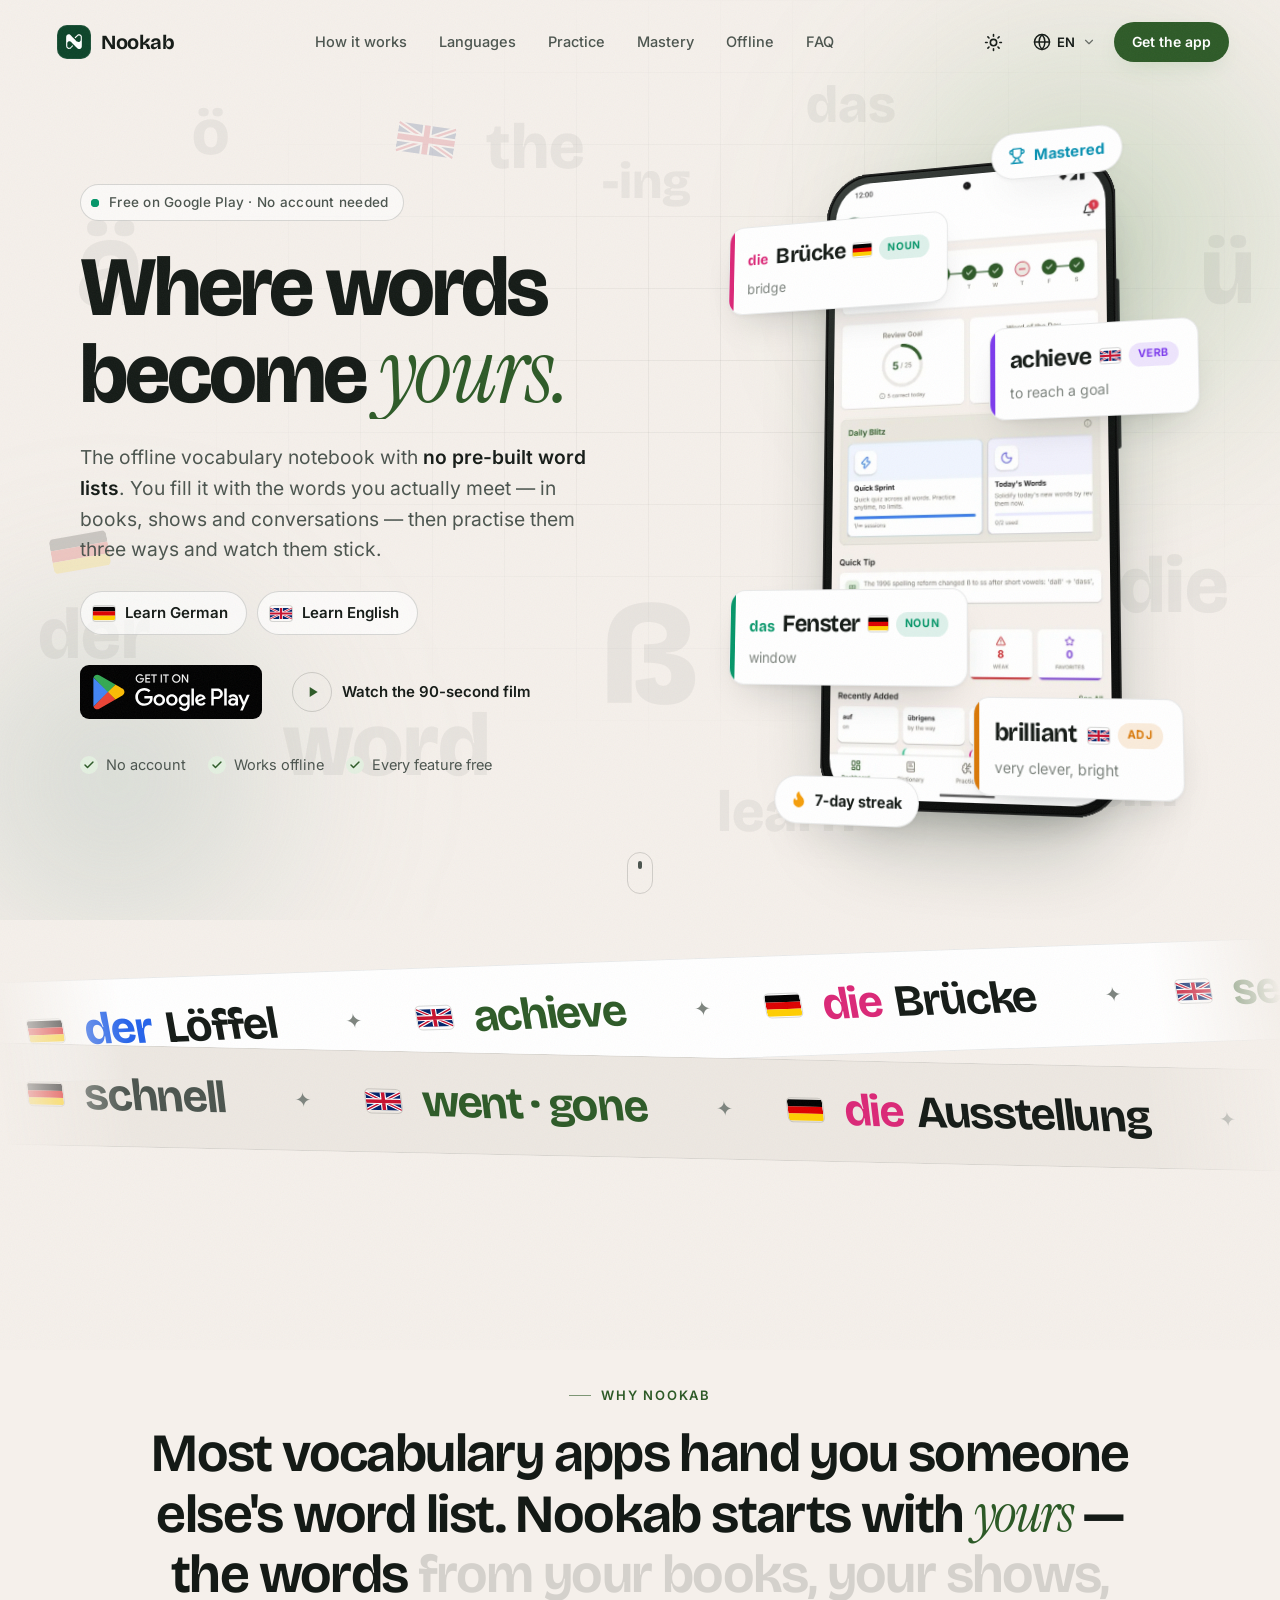
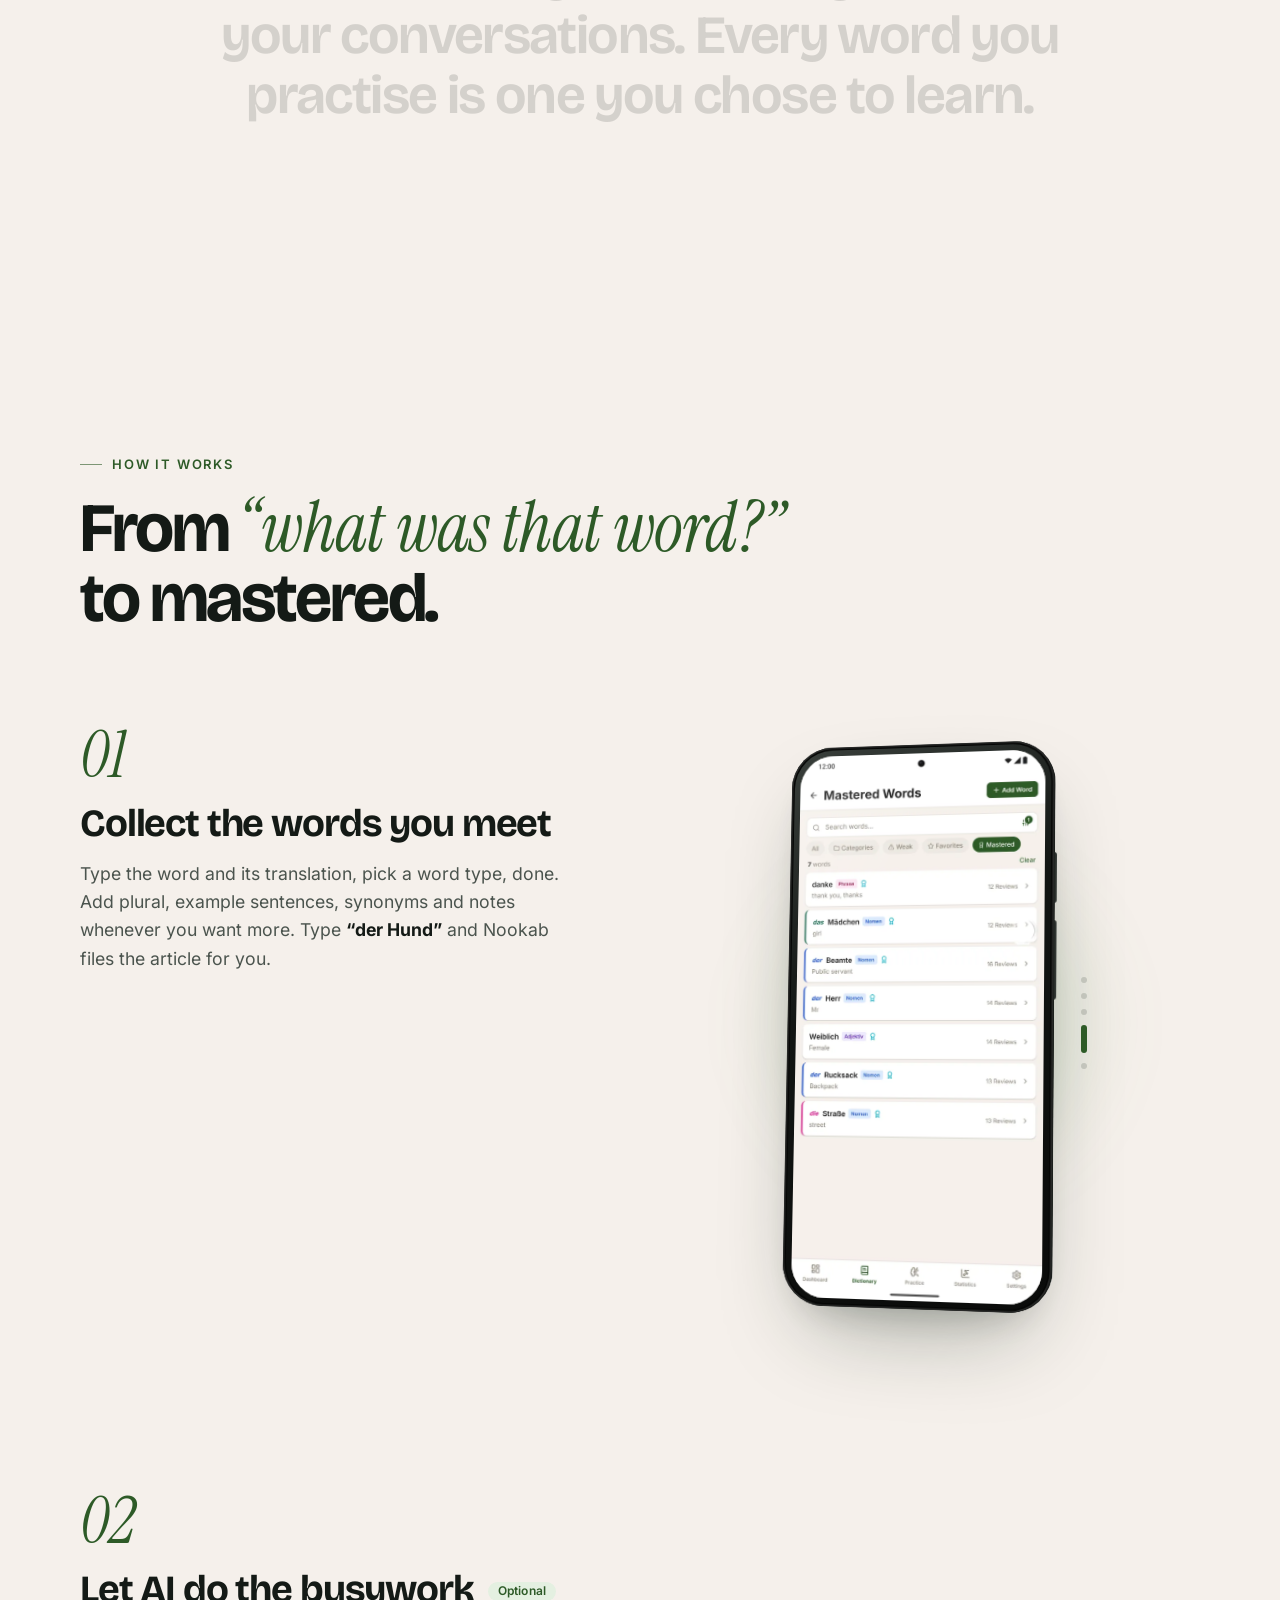
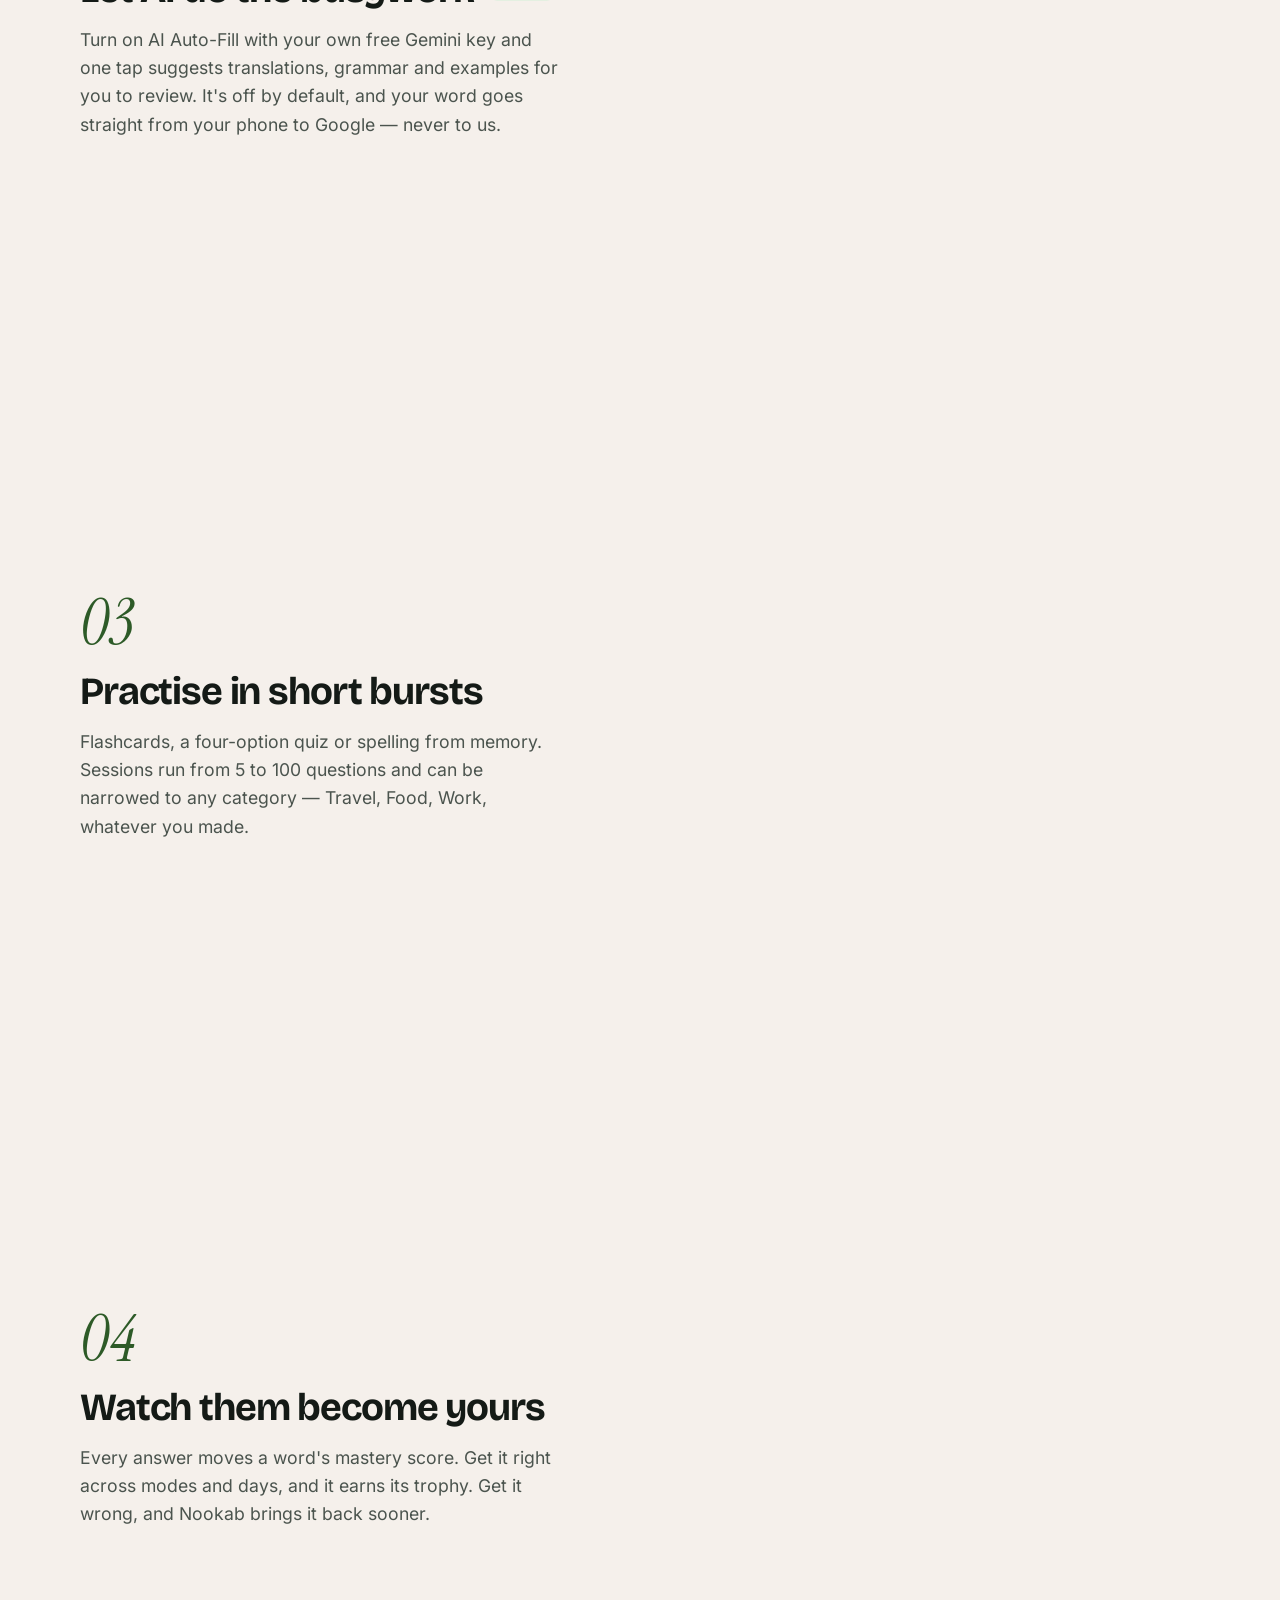
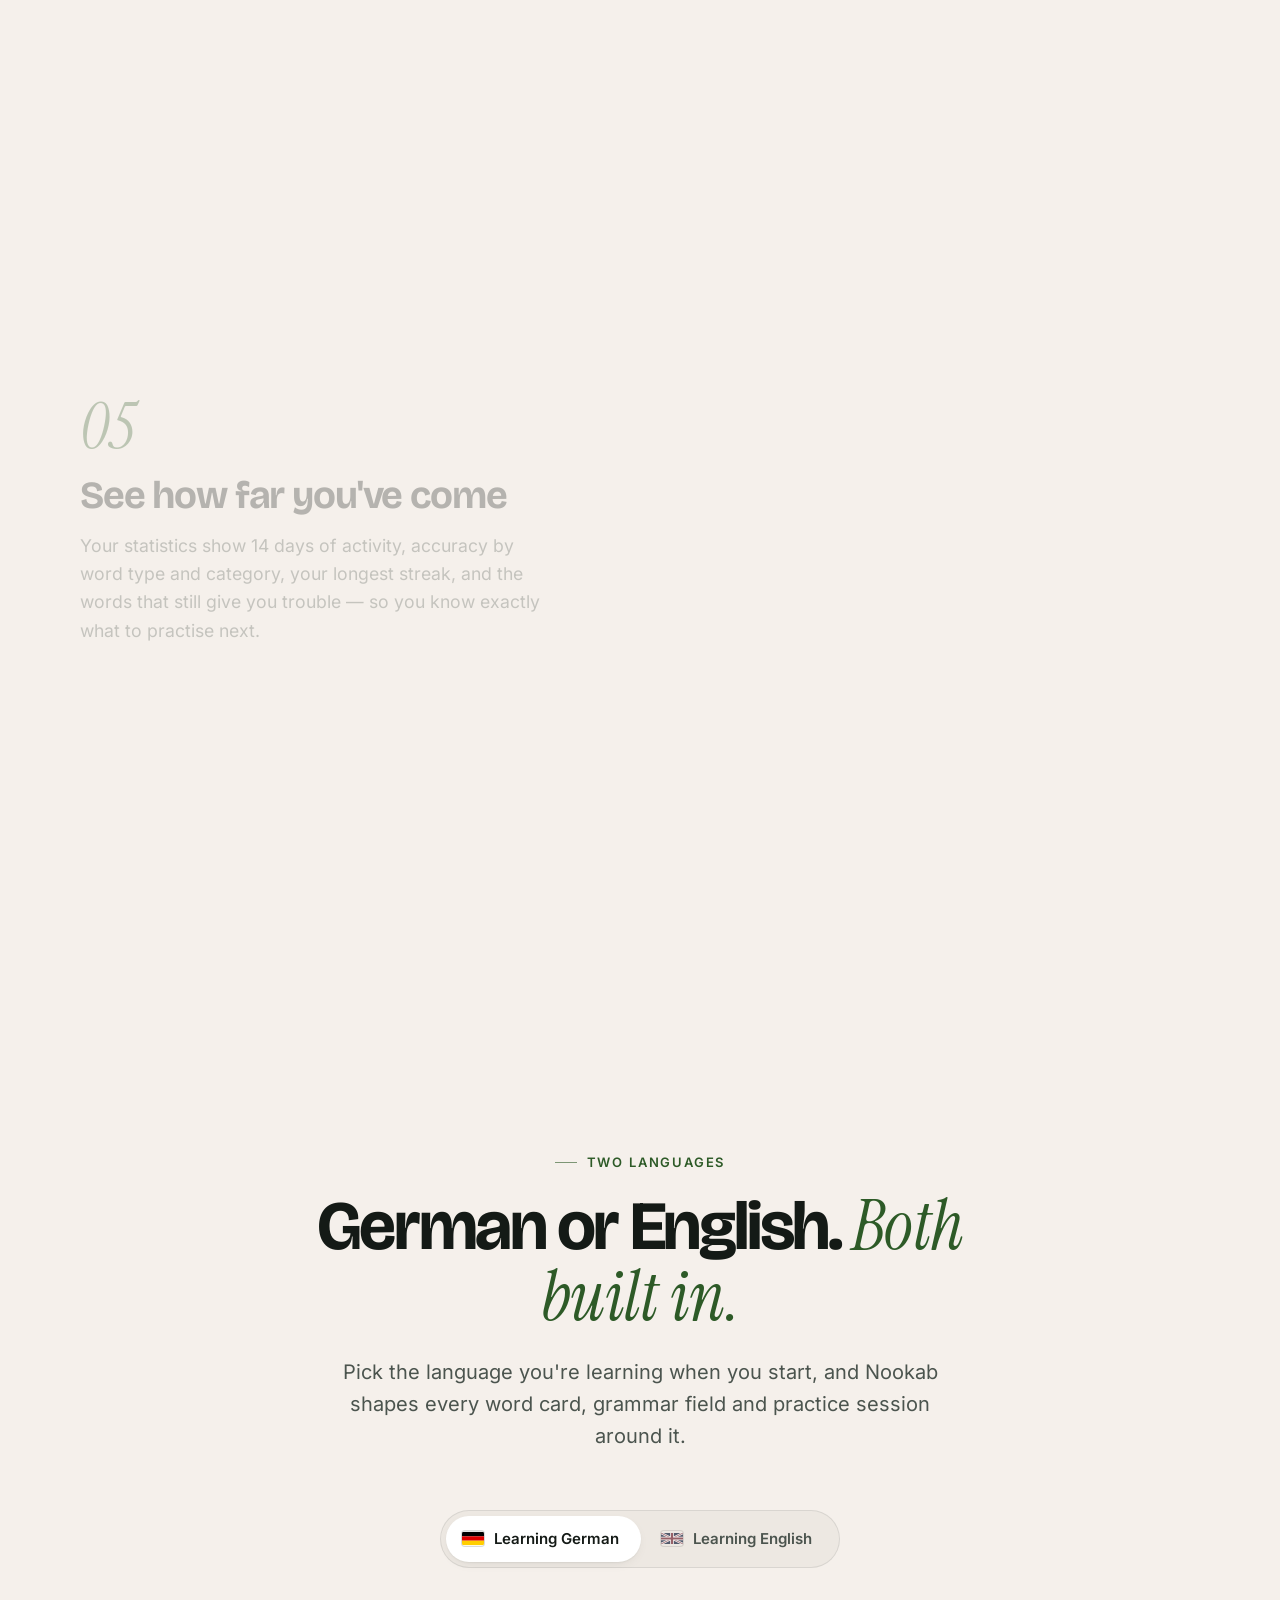
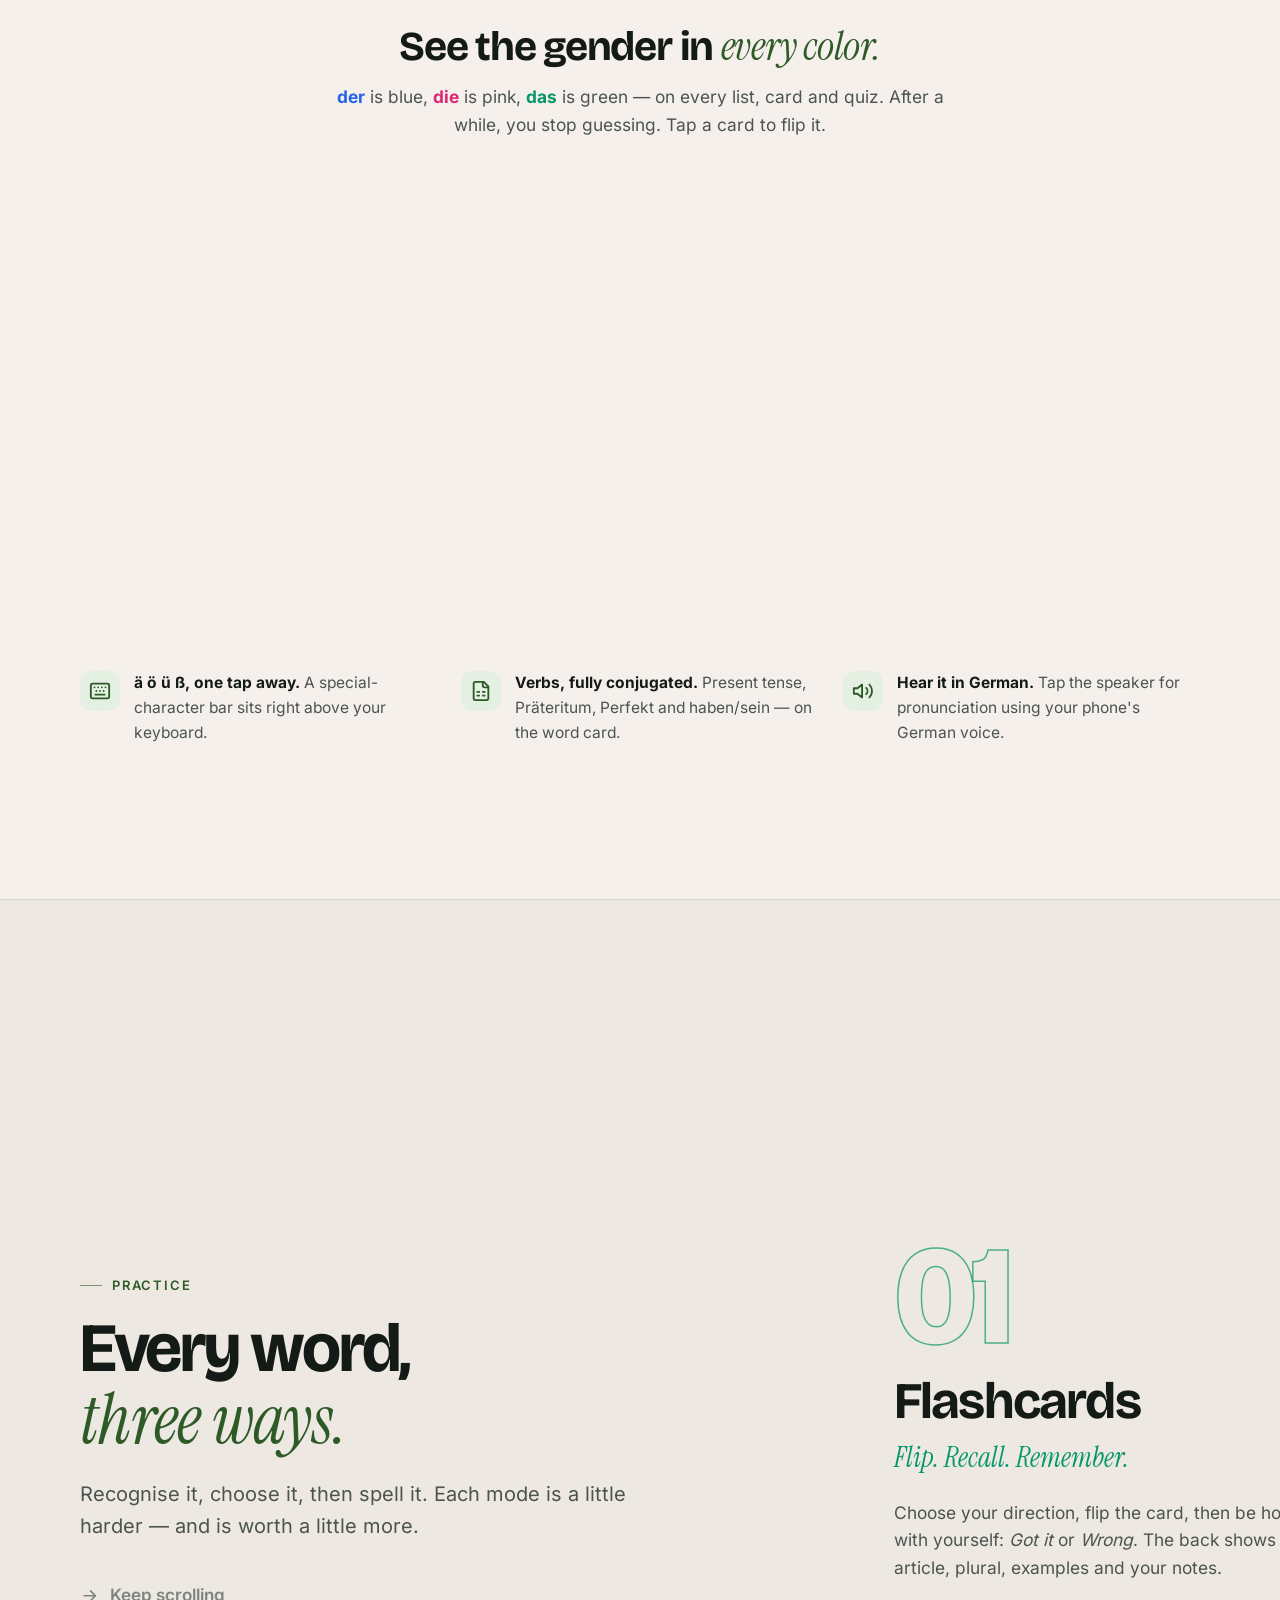
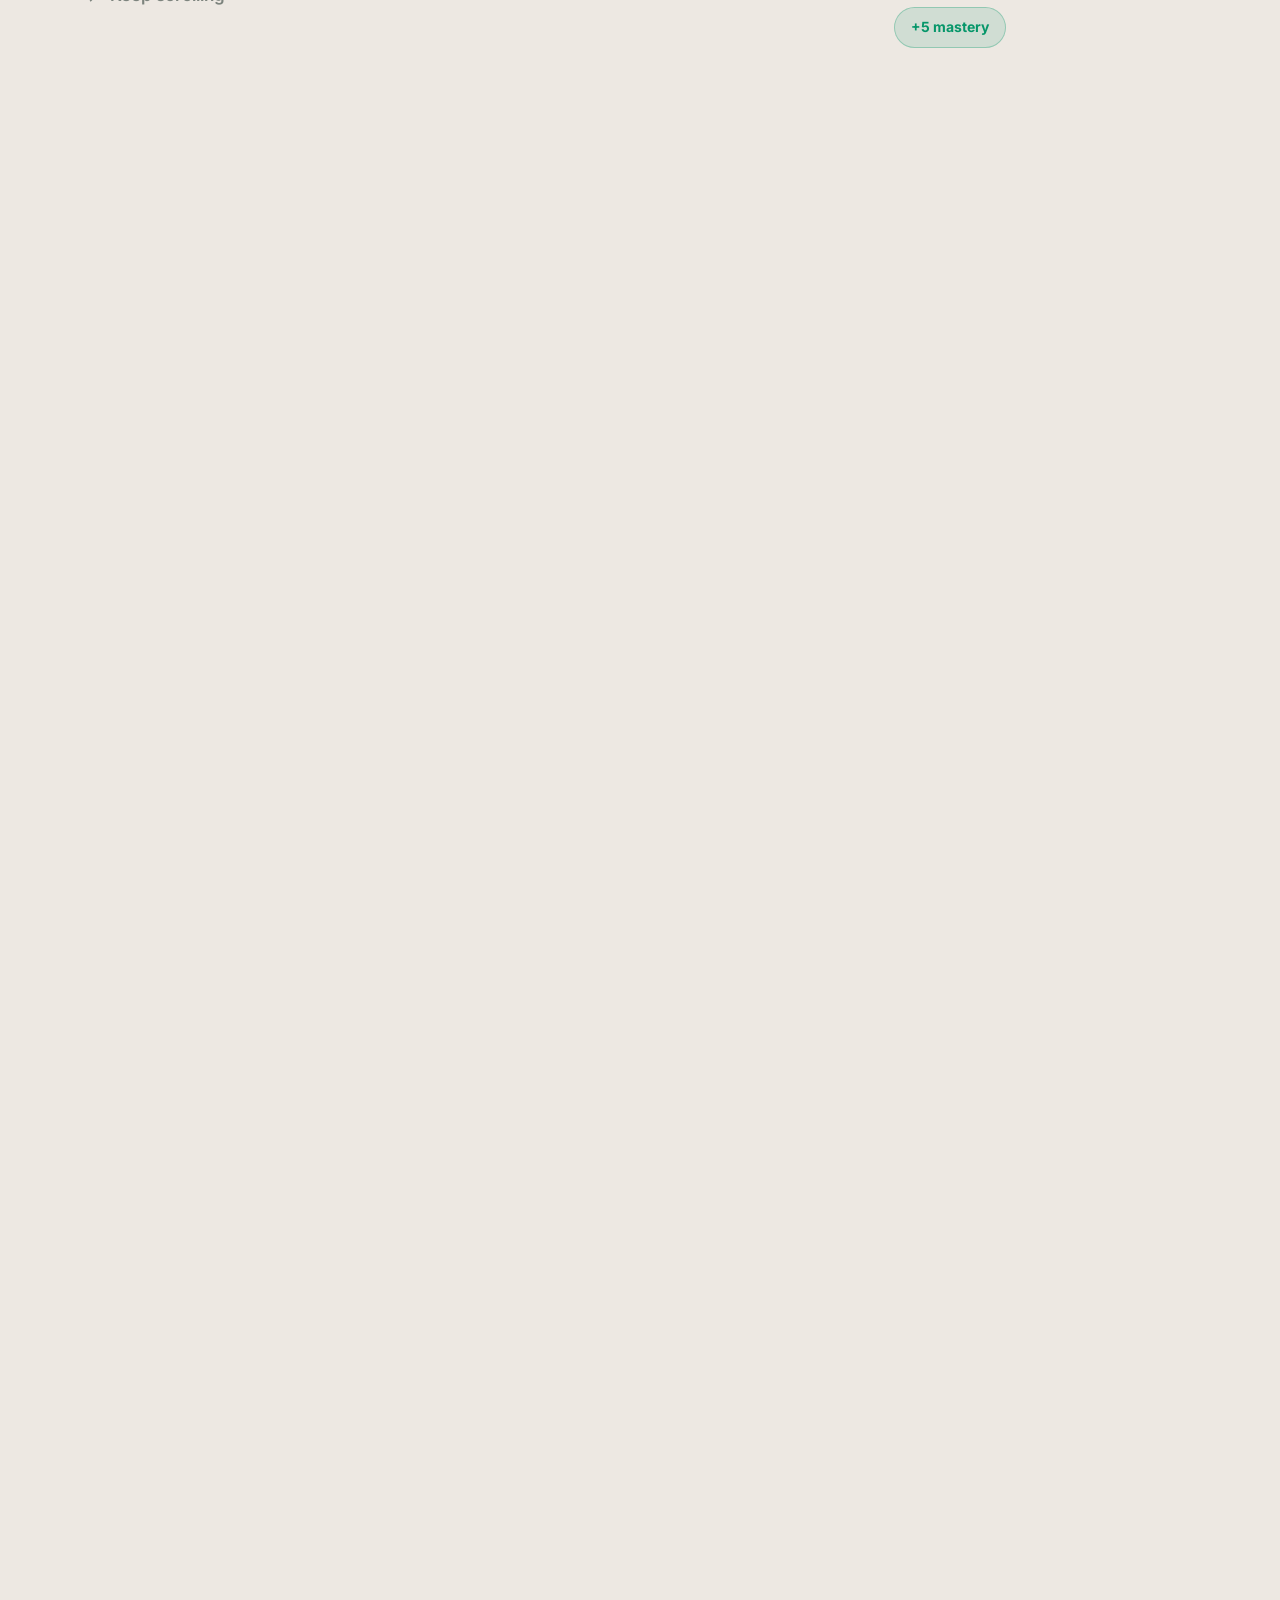
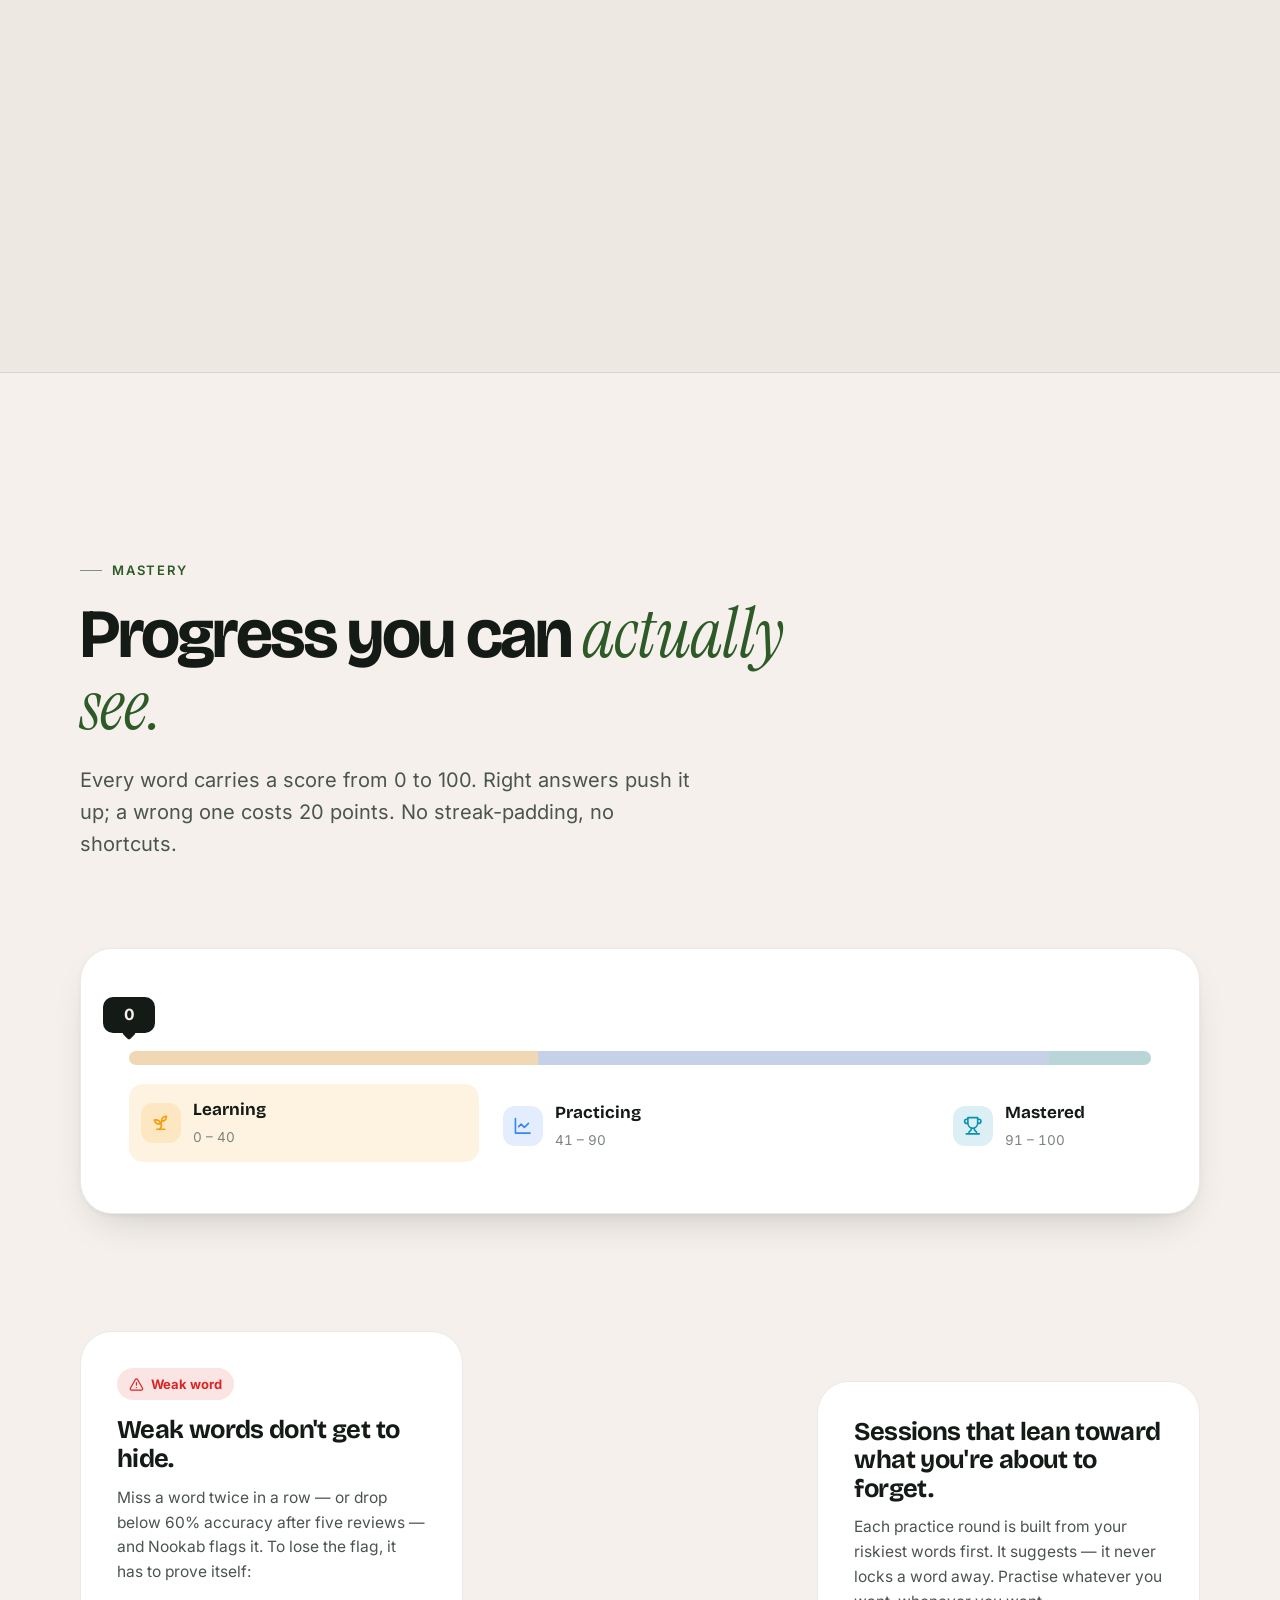
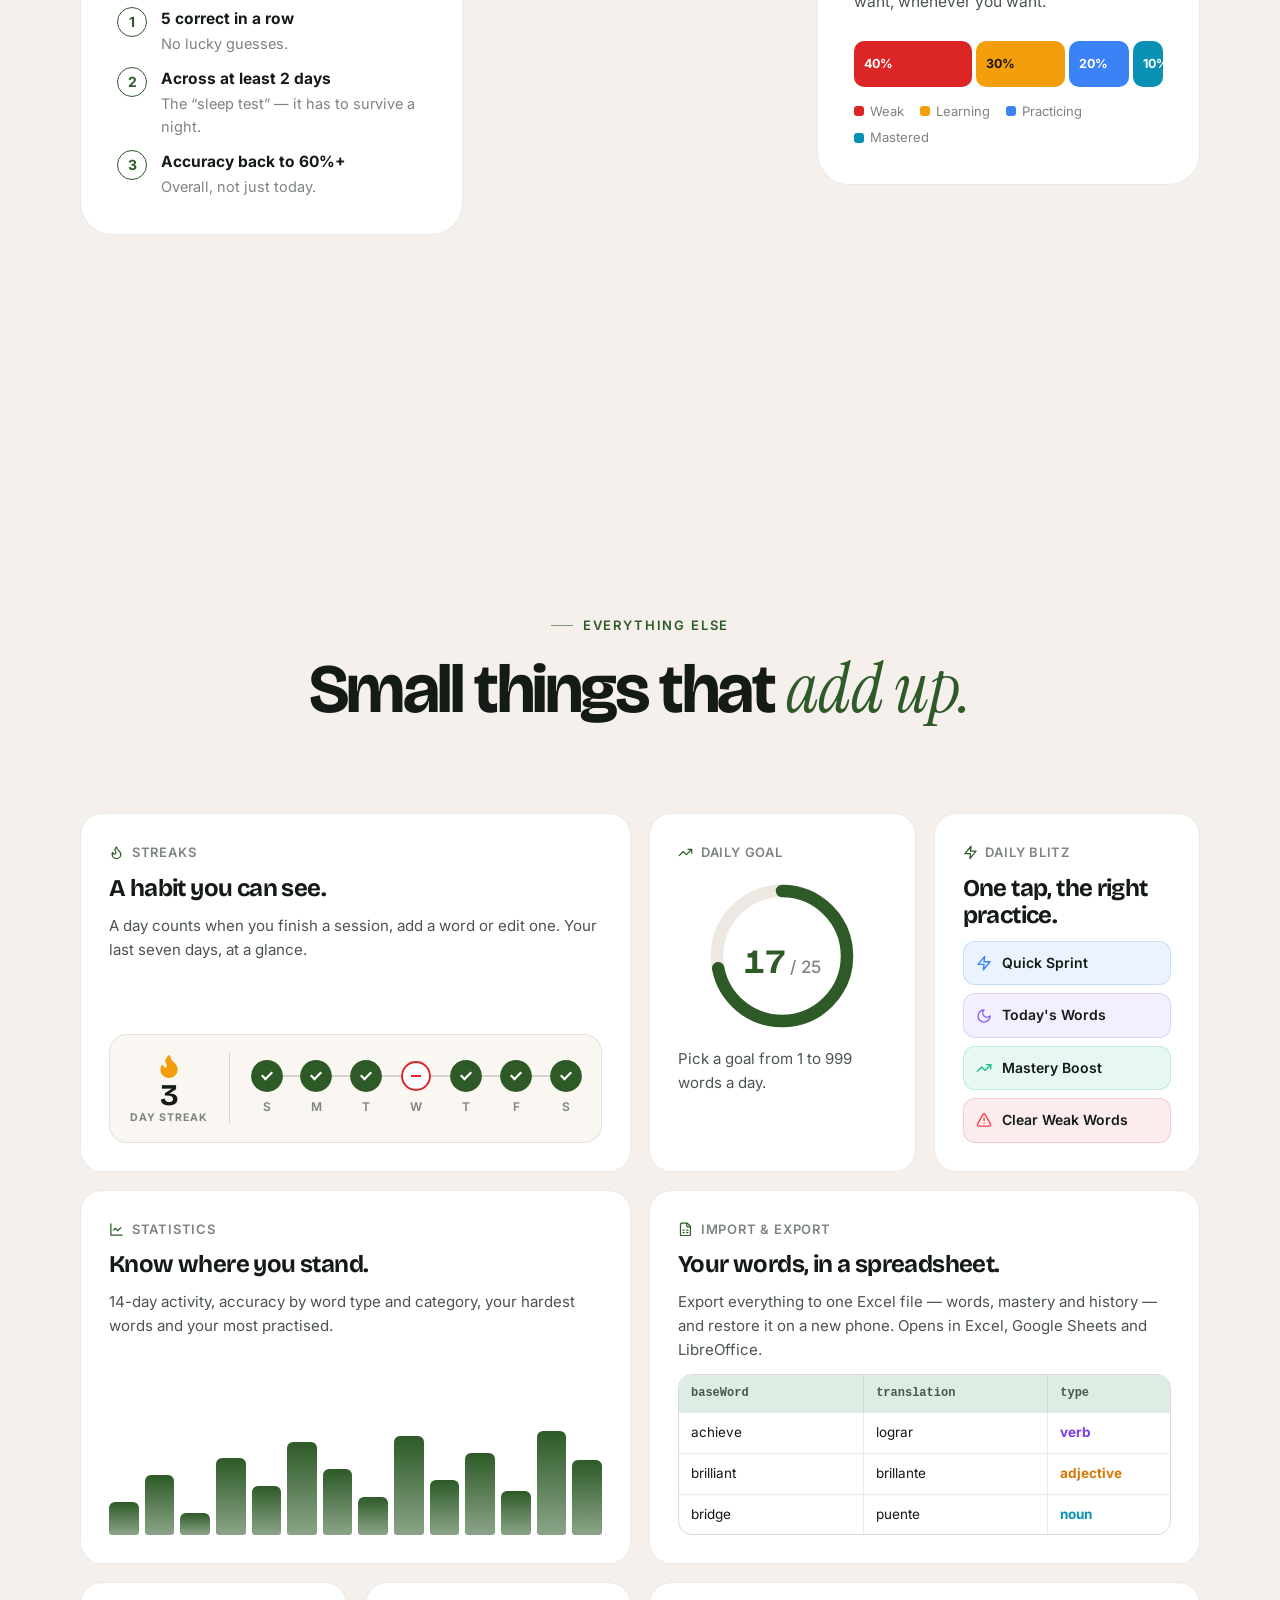
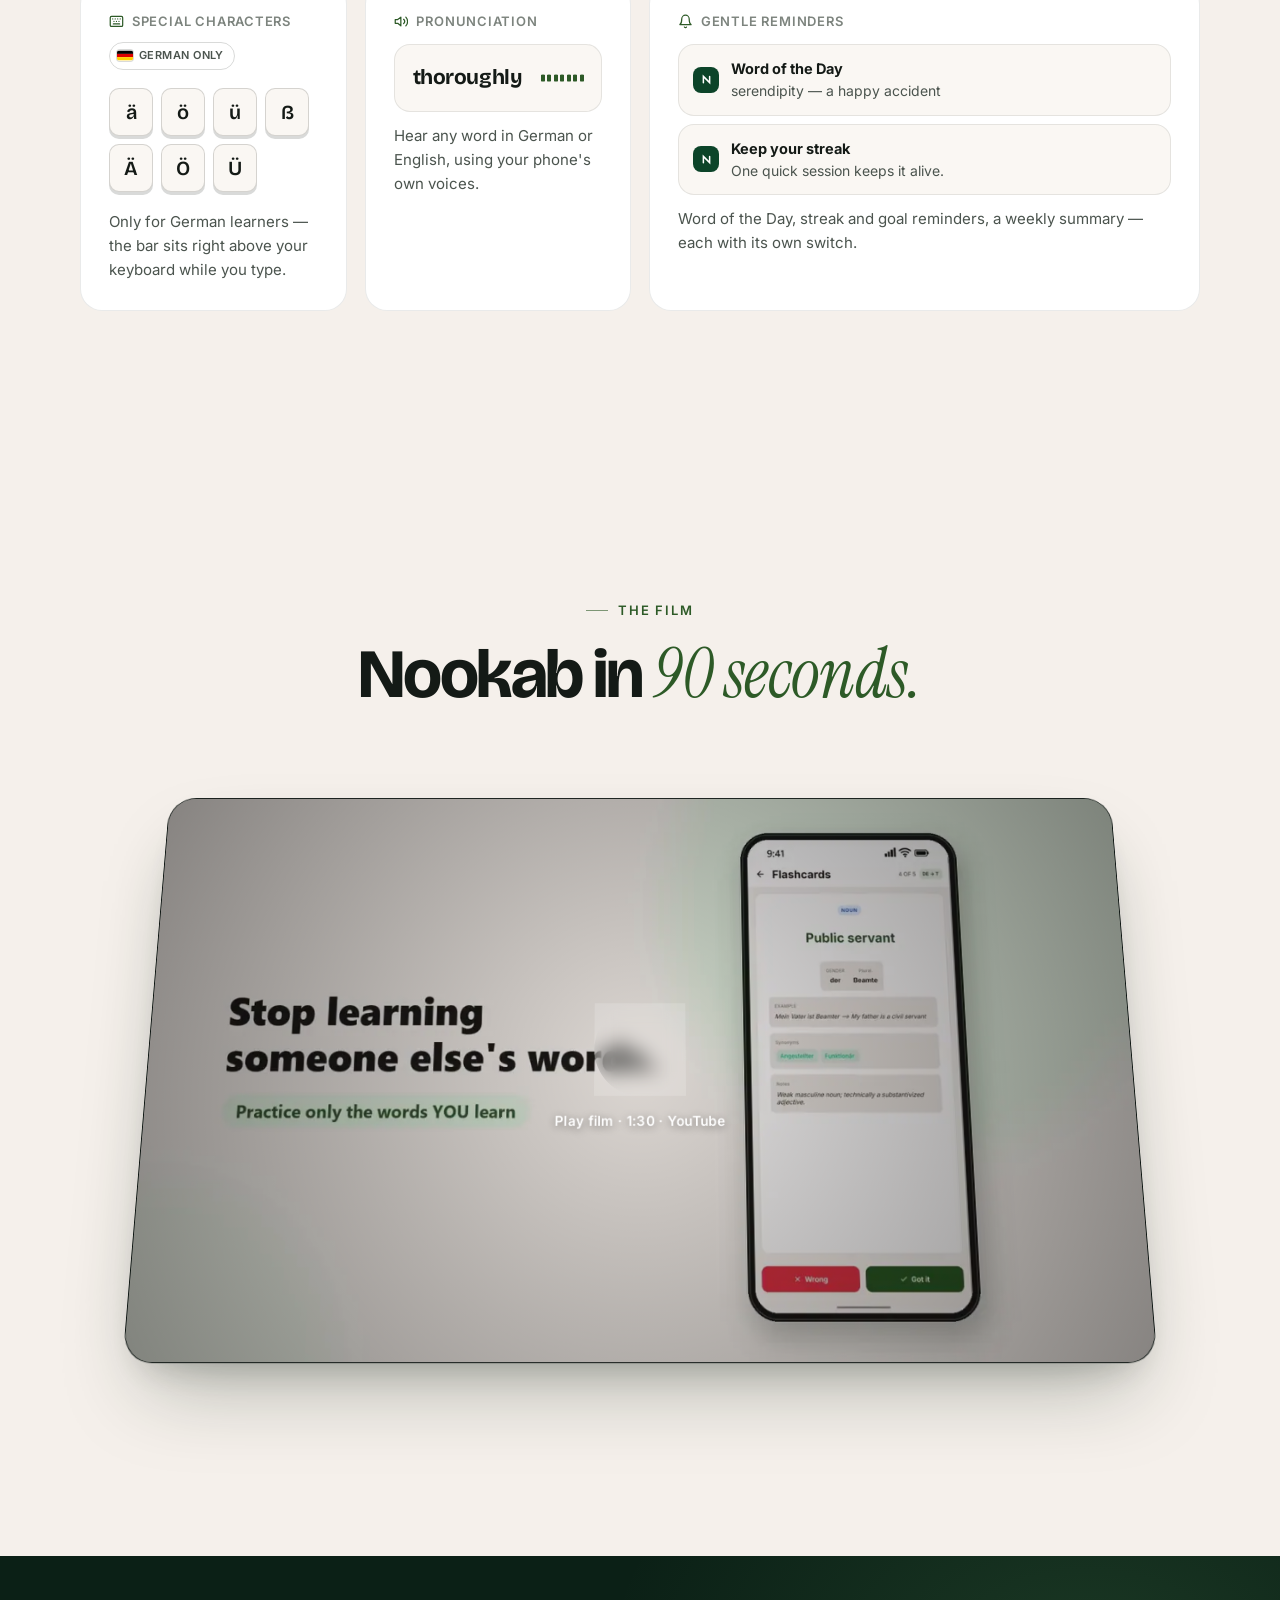
==== commit f3df1115: "feat:: added i18n support for german and bangla language long with english" ====
--- a/index.html
+++ b/index.html
@@ -27,18 +27,24 @@
     <link rel="manifest" href="site.webmanifest">
     <meta name="theme-color" content="#f5f0eb">
 
-    <!-- Set theme before first paint to avoid a flash -->
+    <!-- Set theme + language before first paint to avoid a flash -->
     <script>
         (function () {
-            var t = null;
+            var d = document.documentElement, t = null, l = null;
+            // light is the default theme; dark only when the visitor picked it
             try { t = localStorage.getItem('nookab-theme'); } catch (e) { }
-            if (t !== 'light' && t !== 'dark') {
-                t = window.matchMedia && window.matchMedia('(prefers-color-scheme: dark)').matches ? 'dark' : 'light';
-            }
-            document.documentElement.setAttribute('data-theme', t);
-            document.documentElement.classList.add('js');
+            if (t !== 'dark') t = 'light';
+            d.setAttribute('data-theme', t);
+            d.classList.add('js');
             var m = document.querySelector('meta[name="theme-color"]');
             if (m) m.setAttribute('content', t === 'dark' ? '#070a08' : '#f5f0eb');
+            // language: ?lang= link wins, then the saved choice, else English
+            try { l = new URLSearchParams(location.search).get('lang') || localStorage.getItem('nookab-lang'); } catch (e) { }
+            if (l === 'bn' || l === 'de') {
+                d.setAttribute('lang', l === 'bn' ? 'bn-BD' : 'de');
+                d.classList.add('i18n-pending'); // hidden until js/i18n.js swaps the copy in
+                setTimeout(function () { d.classList.remove('i18n-pending'); }, 1500); // failsafe
+            }
         })();
     </script>
 
@@ -99,6 +105,8 @@
             </symbol>
             <symbol id="flag-de" viewBox="0 0 5 3"><rect width="5" height="1" fill="#000" /><rect y="1" width="5" height="1" fill="#DD0000" /><rect y="2" width="5" height="1" fill="#FFCE00" /></symbol>
             <symbol id="flag-gb" viewBox="0 0 60 30"><rect width="60" height="30" fill="#012169" /><path d="M0 0l60 30M60 0L0 30" stroke="#fff" stroke-width="6" /><path d="M0 0l60 30M60 0L0 30" stroke="#C8102E" stroke-width="2.4" /><path d="M30 0v30M0 15h60" stroke="#fff" stroke-width="10" /><path d="M30 0v30M0 15h60" stroke="#C8102E" stroke-width="6" /></symbol>
+            <symbol id="i-globe" viewBox="0 0 24 24"><circle cx="12" cy="12" r="10" /><path d="M2 12h20M12 2a15.3 15.3 0 0 1 4 10 15.3 15.3 0 0 1-4 10 15.3 15.3 0 0 1-4-10 15.3 15.3 0 0 1 4-10z" /></symbol>
+            <symbol id="i-chevron" viewBox="0 0 24 24"><path d="m6 9 6 6 6-6" /></symbol>
             <symbol id="i-check" viewBox="0 0 24 24"><path d="M20 6 9 17l-5-5" /></symbol>
             <symbol id="i-sun" viewBox="0 0 24 24"><circle cx="12" cy="12" r="4" /><path d="M12 2v2M12 20v2M4.93 4.93l1.41 1.41M17.66 17.66l1.41 1.41M2 12h2M20 12h2M6.34 17.66l-1.41 1.41M19.07 4.93l-1.41 1.41" /></symbol>
             <symbol id="i-moon" viewBox="0 0 24 24"><path d="M12 3a6 6 0 0 0 9 9 9 9 0 1 1-9-9Z" /></symbol>
@@ -129,34 +137,47 @@
         </defs>
     </svg>
 
-    <a class="skip-link" href="#main">Skip to content</a>
+    <a class="skip-link" href="#main" data-i18n="skip">Skip to content</a>
     <div class="grain" aria-hidden="true"></div>
     <div class="scroll-progress" aria-hidden="true"></div>
 
     <!-- ===================== NAV ===================== -->
     <header class="nav" id="nav">
         <div class="nav-inner">
-            <a href="#top" class="brand" aria-label="Nookab home">
+            <a href="#top" class="brand" aria-label="Nookab home" data-i18n-aria-label="nav.home">
                 <span class="brand-mark"><svg viewBox="0 0 1024 1024" aria-hidden="true"><use href="#logo-mark" /></svg></span>
                 <span class="brand-name">Nookab</span>
             </a>
             <nav class="nav-links" id="navLinks" aria-label="Main">
-                <a href="#how">How it works</a>
-                <a href="#languages">Languages</a>
-                <a href="#practice">Practice</a>
-                <a href="#mastery">Mastery</a>
-                <a href="#offline">Offline</a>
-                <a href="#faq">FAQ</a>
+                <a href="#how" data-i18n="nav.how">How it works</a>
+                <a href="#languages" data-i18n="nav.languages">Languages</a>
+                <a href="#practice" data-i18n="nav.practice">Practice</a>
+                <a href="#mastery" data-i18n="nav.mastery">Mastery</a>
+                <a href="#offline" data-i18n="nav.offline">Offline</a>
+                <a href="#faq" data-i18n="nav.faq">FAQ</a>
             </nav>
             <div class="nav-actions">
-                <button class="theme-toggle" id="themeToggle" type="button" aria-label="Switch color theme">
+                <button class="theme-toggle" id="themeToggle" type="button" aria-label="Switch color theme" data-i18n-aria-label="nav.theme">
                     <svg class="i i-sun"><use href="#i-sun" /></svg>
                     <svg class="i i-moon"><use href="#i-moon" /></svg>
                 </button>
+                <div class="lang-menu" id="langMenu">
+                    <button class="lang-btn" id="langBtn" type="button" aria-haspopup="true" aria-expanded="false"
+                        aria-controls="langList" aria-label="Change language" data-i18n-aria-label="nav.lang">
+                        <svg class="i"><use href="#i-globe" /></svg>
+                        <span class="lang-code" id="langCode">EN</span>
+                        <svg class="i lang-chev"><use href="#i-chevron" /></svg>
+                    </button>
+                    <ul class="lang-list" id="langList" role="menu" hidden>
+                        <li role="none"><button type="button" role="menuitemradio" aria-checked="true" data-set-lang="en" lang="en"><span>English</span><small>EN</small></button></li>
+                        <li role="none"><button type="button" role="menuitemradio" aria-checked="false" data-set-lang="bn" lang="bn"><span>বাংলা</span><small>BN</small></button></li>
+                        <li role="none"><button type="button" role="menuitemradio" aria-checked="false" data-set-lang="de" lang="de"><span>Deutsch</span><small>DE</small></button></li>
+                    </ul>
+                </div>
                 <a class="btn btn-primary btn-sm nav-cta"
                     href="https://play.google.com/store/apps/details?id=com.hananatelier.nookab" target="_blank"
-                    rel="noopener">Get the app</a>
-                <button class="menu-btn" id="menuBtn" type="button" aria-label="Open menu" aria-expanded="false"
+                    rel="noopener" data-i18n="nav.cta">Get the app</a>
+                <button class="menu-btn" id="menuBtn" type="button" aria-label="Open menu" data-i18n-aria-label="nav.menu" aria-expanded="false"
                     aria-controls="navLinks">
                     <svg class="i i-open"><use href="#i-menu" /></svg>
                     <svg class="i i-close"><use href="#i-x" /></svg>
@@ -191,33 +212,32 @@
 
             <div class="container hero-layout">
                 <div class="hero-copy">
-                    <p class="eyebrow hero-eyebrow" data-intro><span class="pulse-dot"></span>Free on Google Play · No
-                        account needed</p>
+                    <p class="eyebrow hero-eyebrow" data-intro><span class="pulse-dot"></span><span data-i18n="hero.eyebrow">Free on Google Play · No account needed</span></p>
                     <h1 class="hero-title">
-                        <span class="line"><span class="line-inner">Where words</span></span>
-                        <span class="line"><span class="line-inner">become <em class="serif">yours.</em></span></span>
+                        <span class="line"><span class="line-inner" data-i18n="hero.t1">Where words</span></span>
+                        <span class="line"><span class="line-inner" data-i18n="hero.t2">become <em class="serif">yours.</em></span></span>
                     </h1>
-                    <p class="hero-sub" data-intro>The offline vocabulary notebook with <strong>no pre-built word
+                    <p class="hero-sub" data-intro data-i18n="hero.sub">The offline vocabulary notebook with <strong>no pre-built word
                         lists</strong>. You fill it with the words you actually meet — in books, shows and
                         conversations — then practise them three ways and watch them stick.</p>
                     <div class="lang-pills" data-intro>
-                        <a class="lang-pill" href="#languages" data-lang-link="de"><svg class="flag" aria-hidden="true"><use href="#flag-de" /></svg>Learn German</a>
-                        <a class="lang-pill" href="#languages" data-lang-link="en"><svg class="flag" aria-hidden="true"><use href="#flag-gb" /></svg>Learn English</a>
+                        <a class="lang-pill" href="#languages" data-lang-link="de"><svg class="flag" aria-hidden="true"><use href="#flag-de" /></svg><span data-i18n="hero.learnDe">Learn German</span></a>
+                        <a class="lang-pill" href="#languages" data-lang-link="en"><svg class="flag" aria-hidden="true"><use href="#flag-gb" /></svg><span data-i18n="hero.learnEn">Learn English</span></a>
                     </div>
                     <div class="hero-cta" data-intro>
                         <a class="play-badge" href="https://play.google.com/store/apps/details?id=com.hananatelier.nookab"
-                            target="_blank" rel="noopener" aria-label="Get it on Google Play">
-                            <img src="images/GooglePlay_Badge.svg" alt="Get it on Google Play" width="180" height="53">
+                            target="_blank" rel="noopener" aria-label="Get it on Google Play" data-i18n-aria-label="cta.play">
+                            <img src="images/GooglePlay_Badge.svg" alt="Get it on Google Play" data-i18n-alt="cta.play" width="180" height="53">
                         </a>
                         <button class="btn btn-ghost" type="button" data-open-film>
                             <span class="play-ring"><svg class="i"><use href="#i-play" /></svg></span>
-                            Watch the 90-second film
+                            <span data-i18n="hero.film">Watch the 90-second film</span>
                         </button>
                     </div>
                     <ul class="hero-proof" data-intro>
-                        <li><svg class="i"><use href="#i-check" /></svg>No account</li>
-                        <li><svg class="i"><use href="#i-check" /></svg>Works offline</li>
-                        <li><svg class="i"><use href="#i-check" /></svg>Every feature free</li>
+                        <li><svg class="i"><use href="#i-check" /></svg><span data-i18n="hero.proof1">No account</span></li>
+                        <li><svg class="i"><use href="#i-check" /></svg><span data-i18n="hero.proof2">Works offline</span></li>
+                        <li><svg class="i"><use href="#i-check" /></svg><span data-i18n="hero.proof3">Every feature free</span></li>
                     </ul>
                 </div>
 
@@ -273,8 +293,8 @@
         <!-- ===================== MANIFESTO ===================== -->
         <section class="manifesto">
             <div class="container">
-                <p class="eyebrow center">Why Nookab</p>
-                <p class="manifesto-text" id="manifesto">Most vocabulary apps hand you someone else's word list. Nookab
+                <p class="eyebrow center" data-i18n="why.eyebrow">Why Nookab</p>
+                <p class="manifesto-text" id="manifesto" data-i18n="why.text">Most vocabulary apps hand you someone else's word list. Nookab
                     starts with yours — the words from your books, your shows, your conversations. Every word you
                     practise is one you chose to learn.</p>
             </div>
@@ -284,54 +304,54 @@
         <section class="how" id="how">
             <div class="container">
                 <header class="section-head" data-reveal>
-                    <p class="eyebrow">How it works</p>
-                    <h2 class="section-title">From <em class="serif">“what was that word?”</em> to mastered.</h2>
+                    <p class="eyebrow" data-i18n="how.eyebrow">How it works</p>
+                    <h2 class="section-title" data-i18n="how.title">From <em class="serif">“what was that word?”</em> to mastered.</h2>
                 </header>
 
                 <div class="how-layout">
                     <div class="how-steps">
                         <article class="how-step is-active" data-step="0">
                             <span class="step-num">01</span>
-                            <h3>Collect the words you meet</h3>
-                            <p>Type the word and its translation, pick a word type, done. Add plural, example
+                            <h3 data-i18n="how.s1.title">Collect the words you meet</h3>
+                            <p data-i18n="how.s1.text">Type the word and its translation, pick a word type, done. Add plural, example
                                 sentences, synonyms and notes whenever you want more. Type <strong>“der
                                     Hund”</strong> and Nookab files the article for you.</p>
-                            <img class="how-inline-shot" src="images/app/add-word.webp" alt="Nookab Add Word screen"
+                            <img class="how-inline-shot" src="images/app/add-word.webp" alt="Nookab Add Word screen" data-i18n-alt="how.s1.alt"
                                 loading="lazy" width="600" height="1303">
                         </article>
                         <article class="how-step" data-step="1">
                             <span class="step-num">02</span>
-                            <h3>Let AI do the busywork <span class="pill">Optional</span></h3>
-                            <p>Turn on AI Auto-Fill with your own free Gemini key and one tap suggests translations,
+                            <h3 data-i18n="how.s2.title">Let AI do the busywork <span class="pill">Optional</span></h3>
+                            <p data-i18n="how.s2.text">Turn on AI Auto-Fill with your own free Gemini key and one tap suggests translations,
                                 grammar and examples for you to review. It's off by default, and your word goes
                                 straight from your phone to Google — never to us.</p>
                             <img class="how-inline-shot" src="images/app/autofill.webp"
-                                alt="Nookab AI Auto-Fill settings" loading="lazy" width="600" height="1303">
+                                alt="Nookab AI Auto-Fill settings" data-i18n-alt="how.s2.alt" loading="lazy" width="600" height="1303">
                         </article>
                         <article class="how-step" data-step="2">
                             <span class="step-num">03</span>
-                            <h3>Practise in short bursts</h3>
-                            <p>Flashcards, a four-option quiz or spelling from memory. Sessions run from 5 to 100
+                            <h3 data-i18n="how.s3.title">Practise in short bursts</h3>
+                            <p data-i18n="how.s3.text">Flashcards, a four-option quiz or spelling from memory. Sessions run from 5 to 100
                                 questions and can be narrowed to any category — Travel, Food, Work, whatever you
                                 made.</p>
                             <img class="how-inline-shot" src="images/app/practice.webp"
-                                alt="Nookab practice mode picker" loading="lazy" width="600" height="1303">
+                                alt="Nookab practice mode picker" data-i18n-alt="how.s3.alt" loading="lazy" width="600" height="1303">
                         </article>
                         <article class="how-step" data-step="3">
                             <span class="step-num">04</span>
-                            <h3>Watch them become yours</h3>
-                            <p>Every answer moves a word's mastery score. Get it right across modes and days, and it
+                            <h3 data-i18n="how.s4.title">Watch them become yours</h3>
+                            <p data-i18n="how.s4.text">Every answer moves a word's mastery score. Get it right across modes and days, and it
                                 earns its trophy. Get it wrong, and Nookab brings it back sooner.</p>
                             <img class="how-inline-shot" src="images/app/mastered.webp"
-                                alt="Nookab mastered words list" loading="lazy" width="600" height="1303">
+                                alt="Nookab mastered words list" data-i18n-alt="how.s4.alt" loading="lazy" width="600" height="1303">
                         </article>
                         <article class="how-step" data-step="4">
                             <span class="step-num">05</span>
-                            <h3>See how far you've come</h3>
-                            <p>Your statistics show 14 days of activity, accuracy by word type and category, your
+                            <h3 data-i18n="how.s5.title">See how far you've come</h3>
+                            <p data-i18n="how.s5.text">Your statistics show 14 days of activity, accuracy by word type and category, your
                                 longest streak, and the words that still give you trouble — so you know exactly what to
                                 practise next.</p>
-                            <img class="how-inline-shot" src="images/app/stats.webp" alt="Nookab statistics screen"
+                            <img class="how-inline-shot" src="images/app/stats.webp" alt="Nookab statistics screen" data-i18n-alt="how.s5.alt"
                                 loading="lazy" width="600" height="1303">
                         </article>
                     </div>
@@ -372,29 +392,29 @@
         <section class="articles" id="languages">
             <div class="container">
                 <header class="section-head center" data-reveal>
-                    <p class="eyebrow">Two languages</p>
-                    <h2 class="section-title">German or English. <em class="serif">Both built in.</em></h2>
-                    <p class="section-lead">Pick the language you're learning when you start, and Nookab shapes every
+                    <p class="eyebrow" data-i18n="langs.eyebrow">Two languages</p>
+                    <h2 class="section-title" data-i18n="langs.title">German or English. <em class="serif">Both built in.</em></h2>
+                    <p class="section-lead" data-i18n="langs.lead">Pick the language you're learning when you start, and Nookab shapes every
                         word card, grammar field and practice session around it.</p>
                 </header>
 
                 <div class="lang-switch-wrap" data-reveal>
-                    <div class="lang-switch" role="tablist" aria-label="Choose the language you are learning">
+                    <div class="lang-switch" role="tablist" aria-label="Choose the language you are learning" data-i18n-aria-label="langs.switch">
                         <button class="lang-tab is-active" type="button" role="tab" id="tab-de" aria-controls="panel-de"
-                            aria-selected="true" data-lang="de"><svg class="flag" aria-hidden="true"><use href="#flag-de" /></svg>Learning German</button>
+                            aria-selected="true" data-lang="de"><svg class="flag" aria-hidden="true"><use href="#flag-de" /></svg><span data-i18n="langs.tabDe">Learning German</span></button>
                         <button class="lang-tab" type="button" role="tab" id="tab-en" aria-controls="panel-en"
-                            aria-selected="false" tabindex="-1" data-lang="en"><svg class="flag" aria-hidden="true"><use href="#flag-gb" /></svg>Learning English</button>
+                            aria-selected="false" tabindex="-1" data-lang="en"><svg class="flag" aria-hidden="true"><use href="#flag-gb" /></svg><span data-i18n="langs.tabEn">Learning English</span></button>
                     </div>
                 </div>
 
                 <div class="lang-panel is-active" id="panel-de" role="tabpanel" aria-labelledby="tab-de">
-                    <h3 class="lang-title">See the gender in <em class="serif">every color.</em></h3>
-                    <p class="lang-lead"><span class="t-der">der</span> is blue, <span class="t-die">die</span> is pink,
+                    <h3 class="lang-title" data-i18n="langs.de.title">See the gender in <em class="serif">every color.</em></h3>
+                    <p class="lang-lead" data-i18n="langs.de.lead"><span class="t-der">der</span> is blue, <span class="t-die">die</span> is pink,
                         <span class="t-das">das</span> is green — on every list, card and quiz. After a while, you stop
                         guessing. Tap a card to flip it.</p>
 
                     <div class="flip-row">
-                        <button class="flip-card is-der" type="button" aria-label="der Löffel — flip to see translation">
+                        <button class="flip-card is-der" type="button" aria-label="der Löffel — flip to see translation" data-i18n-aria-label="langs.flip.de1">
                             <span class="flip-inner">
                                 <span class="flip-face flip-front">
                                     <span class="fc-article">der</span>
@@ -408,7 +428,7 @@
                                 </span>
                             </span>
                         </button>
-                        <button class="flip-card is-die" type="button" aria-label="die Brücke — flip to see translation">
+                        <button class="flip-card is-die" type="button" aria-label="die Brücke — flip to see translation" data-i18n-aria-label="langs.flip.de2">
                             <span class="flip-inner">
                                 <span class="flip-face flip-front">
                                     <span class="fc-article">die</span>
@@ -422,7 +442,7 @@
                                 </span>
                             </span>
                         </button>
-                        <button class="flip-card is-das" type="button" aria-label="das Fenster — flip to see translation">
+                        <button class="flip-card is-das" type="button" aria-label="das Fenster — flip to see translation" data-i18n-aria-label="langs.flip.de3">
                             <span class="flip-inner">
                                 <span class="flip-face flip-front">
                                     <span class="fc-article">das</span>
@@ -441,28 +461,28 @@
                     <div class="articles-extra">
                         <div class="mini-feature">
                             <svg class="i"><use href="#i-keyboard" /></svg>
-                            <div><b>ä ö ü ß, one tap away.</b> A special-character bar sits right above your keyboard.</div>
+                            <div data-i18n="langs.de.m1"><b>ä ö ü ß, one tap away.</b> A special-character bar sits right above your keyboard.</div>
                         </div>
                         <div class="mini-feature">
                             <svg class="i"><use href="#i-sheet" /></svg>
-                            <div><b>Verbs, fully conjugated.</b> Present tense, Präteritum, Perfekt and haben/sein — on
+                            <div data-i18n="langs.de.m2"><b>Verbs, fully conjugated.</b> Present tense, Präteritum, Perfekt and haben/sein — on
                                 the word card.</div>
                         </div>
                         <div class="mini-feature">
                             <svg class="i"><use href="#i-volume" /></svg>
-                            <div><b>Hear it in German.</b> Tap the speaker for pronunciation using your phone's German
+                            <div data-i18n="langs.de.m3"><b>Hear it in German.</b> Tap the speaker for pronunciation using your phone's German
                                 voice.</div>
                         </div>
                     </div>
                 </div>
 
                 <div class="lang-panel" id="panel-en" role="tabpanel" aria-labelledby="tab-en" hidden>
-                    <h3 class="lang-title">The tricky parts, <em class="serif">on every card.</em></h3>
-                    <p class="lang-lead">Irregular verbs, comparatives, plurals that break the rules — Nookab keeps them
+                    <h3 class="lang-title" data-i18n="langs.en.title">The tricky parts, <em class="serif">on every card.</em></h3>
+                    <p class="lang-lead" data-i18n="langs.en.lead">Irregular verbs, comparatives, plurals that break the rules — Nookab keeps them
                         right next to the word, so you learn the whole thing at once. Tap a card to flip it.</p>
 
                     <div class="flip-row">
-                        <button class="flip-card is-verb" type="button" aria-label="go — flip to see its forms">
+                        <button class="flip-card is-verb" type="button" aria-label="go — flip to see its forms" data-i18n-aria-label="langs.flip.en1">
                             <span class="flip-inner">
                                 <span class="flip-face flip-front">
                                     <span class="fc-article">verb</span>
@@ -476,7 +496,7 @@
                                 </span>
                             </span>
                         </button>
-                        <button class="flip-card is-adj" type="button" aria-label="good — flip to see its forms">
+                        <button class="flip-card is-adj" type="button" aria-label="good — flip to see its forms" data-i18n-aria-label="langs.flip.en2">
                             <span class="flip-inner">
                                 <span class="flip-face flip-front">
                                     <span class="fc-article">adjective</span>
@@ -490,7 +510,7 @@
                                 </span>
                             </span>
                         </button>
-                        <button class="flip-card is-noun" type="button" aria-label="child — flip to see its forms">
+                        <button class="flip-card is-noun" type="button" aria-label="child — flip to see its forms" data-i18n-aria-label="langs.flip.en3">
                             <span class="flip-inner">
                                 <span class="flip-face flip-front">
                                     <span class="fc-article">noun</span>
@@ -509,17 +529,17 @@
                     <div class="articles-extra">
                         <div class="mini-feature">
                             <svg class="i"><use href="#i-sheet" /></svg>
-                            <div><b>Every verb, three forms.</b> Past tense and past participle live on the card — no
+                            <div data-i18n="langs.en.m1"><b>Every verb, three forms.</b> Past tense and past participle live on the card — no
                                 more mixing up “went” and “gone”.</div>
                         </div>
                         <div class="mini-feature">
                             <svg class="i"><use href="#i-sparkles" /></svg>
-                            <div><b>Translations in your language.</b> AI Auto-Fill can translate into Bangla, Spanish,
+                            <div data-i18n="langs.en.m2"><b>Translations in your language.</b> AI Auto-Fill can translate into Bangla, Spanish,
                                 Portuguese, French or German.</div>
                         </div>
                         <div class="mini-feature">
                             <svg class="i"><use href="#i-volume" /></svg>
-                            <div><b>Hear it in English.</b> Tap the speaker for pronunciation using your phone's English
+                            <div data-i18n="langs.en.m3"><b>Hear it in English.</b> Tap the speaker for pronunciation using your phone's English
                                 voice.</div>
                         </div>
                     </div>
@@ -532,19 +552,19 @@
             <div class="practice-pin">
                 <div class="practice-track" id="practiceTrack">
                     <div class="practice-panel practice-intro">
-                        <p class="eyebrow">Practice</p>
-                        <h2 class="section-title">Every word,<br><em class="serif">three ways.</em></h2>
-                        <p class="section-lead">Recognise it, choose it, then spell it. Each mode is a little harder —
+                        <p class="eyebrow" data-i18n="practice.eyebrow">Practice</p>
+                        <h2 class="section-title" data-i18n="practice.title">Every word,<br><em class="serif">three ways.</em></h2>
+                        <p class="section-lead" data-i18n="practice.lead">Recognise it, choose it, then spell it. Each mode is a little harder —
                             and is worth a little more.</p>
-                        <p class="practice-hint"><svg class="i"><use href="#i-arrow" /></svg>Keep scrolling</p>
+                        <p class="practice-hint"><svg class="i"><use href="#i-arrow" /></svg><span data-i18n="practice.hint">Keep scrolling</span></p>
                     </div>
 
                     <article class="practice-panel mode-panel" style="--mode: var(--das)">
                         <div class="mode-copy">
                             <span class="mode-num">01</span>
                             <h3>Flashcards</h3>
-                            <p class="mode-tagline">Flip. Recall. Remember.</p>
-                            <p>Choose your direction, flip the card, then be honest with yourself: <em>Got it</em> or
+                            <p class="mode-tagline" data-i18n="practice.flash.tag">Flip. Recall. Remember.</p>
+                            <p data-i18n="practice.flash.text">Choose your direction, flip the card, then be honest with yourself: <em>Got it</em> or
                                 <em>Wrong</em>. The back shows the article, plural, examples and your notes.
                             </p>
                             <span class="mode-points">+5 mastery</span>
@@ -553,7 +573,7 @@
                             <div class="phone phone-mode">
                                 <div class="phone-body">
                                     <div class="phone-screen"><img src="images/app/flash-noun.webp"
-                                            alt="Nookab flashcard showing die Ausstellung" loading="lazy" width="600"
+                                            alt="Nookab flashcard showing die Ausstellung" data-i18n-alt="practice.flash.alt" loading="lazy" width="600"
                                             height="1303"></div>
                                 </div>
                             </div>
@@ -564,8 +584,8 @@
                         <div class="mode-copy">
                             <span class="mode-num">02</span>
                             <h3>Quiz</h3>
-                            <p class="mode-tagline">Pick the one that fits.</p>
-                            <p>Four options, built only from words you added. Right answers light up green instantly,
+                            <p class="mode-tagline" data-i18n="practice.quiz.tag">Pick the one that fits.</p>
+                            <p data-i18n="practice.quiz.text">Four options, built only from words you added. Right answers light up green instantly,
                                 so you know what's sticking.</p>
                             <span class="mode-points">+10 mastery</span>
                         </div>
@@ -573,7 +593,7 @@
                             <div class="phone phone-mode">
                                 <div class="phone-body">
                                     <div class="phone-screen"><img src="images/app/quiz-correct.webp"
-                                            alt="Nookab quiz: the English word achieve with Bangla answer options, answered correctly" loading="lazy" width="600"
+                                            alt="Nookab quiz: the English word achieve with Bangla answer options, answered correctly" data-i18n-alt="practice.quiz.alt" loading="lazy" width="600"
                                             height="1303"></div>
                                 </div>
                             </div>
@@ -584,8 +604,8 @@
                         <div class="mode-copy">
                             <span class="mode-num">03</span>
                             <h3>Spelling</h3>
-                            <p class="mode-tagline">Type it from memory.</p>
-                            <p>No options, no hints — full recall. Capitals don't count against you, and German
+                            <p class="mode-tagline" data-i18n="practice.spell.tag">Type it from memory.</p>
+                            <p data-i18n="practice.spell.text">No options, no hints — full recall. Capitals don't count against you, and German
                                 learners get an ä ö ü ß bar right above the keyboard.</p>
                             <span class="mode-points">+15 mastery</span>
                         </div>
@@ -593,7 +613,7 @@
                             <div class="phone phone-mode">
                                 <div class="phone-body">
                                     <div class="phone-screen"><img src="images/app/spelling.webp"
-                                            alt="Nookab spelling practice with special character bar" loading="lazy"
+                                            alt="Nookab spelling practice with special character bar" data-i18n-alt="practice.spell.alt" loading="lazy"
                                             width="600" height="1303"></div>
                                 </div>
                             </div>
@@ -607,9 +627,9 @@
         <section class="mastery" id="mastery">
             <div class="container">
                 <header class="section-head" data-reveal>
-                    <p class="eyebrow">Mastery</p>
-                    <h2 class="section-title">Progress you can <em class="serif">actually see.</em></h2>
-                    <p class="section-lead">Every word carries a score from 0 to 100. Right answers push it up; a wrong
+                    <p class="eyebrow" data-i18n="mastery.eyebrow">Mastery</p>
+                    <h2 class="section-title" data-i18n="mastery.title">Progress you can <em class="serif">actually see.</em></h2>
+                    <p class="section-lead" data-i18n="mastery.lead">Every word carries a score from 0 to 100. Right answers push it up; a wrong
                         one costs 20 points. No streak-padding, no shortcuts.</p>
                 </header>
 
@@ -642,14 +662,14 @@
                 <div class="mastery-grid">
                     <div class="weak-card" data-reveal>
                         <span class="badge badge-weak"><svg class="i"><use href="#i-alert" /></svg>Weak word</span>
-                        <h3>Weak words don't get to hide.</h3>
-                        <p>Miss a word twice in a row — or drop below 60% accuracy after five reviews — and Nookab flags
+                        <h3 data-i18n="mastery.weak.title">Weak words don't get to hide.</h3>
+                        <p data-i18n="mastery.weak.text">Miss a word twice in a row — or drop below 60% accuracy after five reviews — and Nookab flags
                             it. To lose the flag, it has to prove itself:</p>
                         <ol class="proof-list">
-                            <li><span>1</span><div><b>5 correct in a row</b>No lucky guesses.</div></li>
-                            <li><span>2</span><div><b>Across at least 2 days</b>The “sleep test” — it has to survive a
+                            <li><span>1</span><div data-i18n="mastery.weak.l1"><b>5 correct in a row</b>No lucky guesses.</div></li>
+                            <li><span>2</span><div data-i18n="mastery.weak.l2"><b>Across at least 2 days</b>The “sleep test” — it has to survive a
                                     night.</div></li>
-                            <li><span>3</span><div><b>Accuracy back to 60%+</b>Overall, not just today.</div></li>
+                            <li><span>3</span><div data-i18n="mastery.weak.l3"><b>Accuracy back to 60%+</b>Overall, not just today.</div></li>
                         </ol>
                     </div>
 
@@ -657,15 +677,15 @@
                         <div class="phone phone-tilt-l">
                             <div class="phone-body">
                                 <div class="phone-screen"><img src="images/app/weak.webp"
-                                        alt="Nookab word detail flagged as weak" loading="lazy" width="600"
+                                        alt="Nookab word detail flagged as weak" data-i18n-alt="mastery.weak.alt" loading="lazy" width="600"
                                         height="1303"></div>
                             </div>
                         </div>
                     </div>
 
                     <div class="mix-card" data-reveal>
-                        <h3>Sessions that lean toward what you're about to forget.</h3>
-                        <p>Each practice round is built from your riskiest words first. It suggests — it never locks a
+                        <h3 data-i18n="mastery.mix.title">Sessions that lean toward what you're about to forget.</h3>
+                        <p data-i18n="mastery.mix.text">Each practice round is built from your riskiest words first. It suggests — it never locks a
                             word away. Practise whatever you want, whenever you want.</p>
                         <div class="mix-bar" id="mixBar">
                             <span class="mix-seg seg-weak" style="--w: 40">40%</span>
@@ -688,15 +708,15 @@
         <section class="features" id="features">
             <div class="container">
                 <header class="section-head center" data-reveal>
-                    <p class="eyebrow">Everything else</p>
-                    <h2 class="section-title">Small things that <em class="serif">add up.</em></h2>
+                    <p class="eyebrow" data-i18n="features.eyebrow">Everything else</p>
+                    <h2 class="section-title" data-i18n="features.title">Small things that <em class="serif">add up.</em></h2>
                 </header>
 
                 <div class="bento">
                     <article class="tile tile-streak" data-reveal>
-                        <div class="tile-head"><svg class="i"><use href="#i-flame" /></svg>Streaks</div>
-                        <h3>A habit you can see.</h3>
-                        <p>A day counts when you finish a session, add a word or edit one. Your last seven days, at a
+                        <div class="tile-head"><svg class="i"><use href="#i-flame" /></svg><span data-i18n="features.streak.head">Streaks</span></div>
+                        <h3 data-i18n="features.streak.title">A habit you can see.</h3>
+                        <p data-i18n="features.streak.text">A day counts when you finish a session, add a word or edit one. Your last seven days, at a
                             glance.</p>
                         <div class="week" id="weekStrip">
                             <div class="week-flame"><svg class="i"><use href="#i-flame" /></svg><b
@@ -714,7 +734,7 @@
                     </article>
 
                     <article class="tile tile-goal" data-reveal>
-                        <div class="tile-head"><svg class="i"><use href="#i-trend" /></svg>Daily goal</div>
+                        <div class="tile-head"><svg class="i"><use href="#i-trend" /></svg><span data-i18n="features.goal.head">Daily goal</span></div>
                         <div class="ring" id="goalRing" style="--p: 0">
                             <svg viewBox="0 0 120 120" aria-hidden="true">
                                 <circle cx="60" cy="60" r="52" class="ring-bg" />
@@ -722,12 +742,12 @@
                             </svg>
                             <div class="ring-label"><b id="goalNum">0</b><span>/ 25</span></div>
                         </div>
-                        <p>Pick a goal from 1 to 999 words a day.</p>
+                        <p data-i18n="features.goal.text">Pick a goal from 1 to 999 words a day.</p>
                     </article>
 
                     <article class="tile tile-blitz" data-reveal>
                         <div class="tile-head"><svg class="i"><use href="#i-zap" /></svg>Daily Blitz</div>
-                        <h3>One tap, the right practice.</h3>
+                        <h3 data-i18n="features.blitz.title">One tap, the right practice.</h3>
                         <div class="blitz">
                             <span class="blitz-chip c-blue"><svg class="i"><use href="#i-zap" /></svg>Quick Sprint</span>
                             <span class="blitz-chip c-violet"><svg class="i"><use href="#i-moon" /></svg>Today's Words</span>
@@ -737,9 +757,9 @@
                     </article>
 
                     <article class="tile tile-stats" data-reveal>
-                        <div class="tile-head"><svg class="i"><use href="#i-chart" /></svg>Statistics</div>
-                        <h3>Know where you stand.</h3>
-                        <p>14-day activity, accuracy by word type and category, your hardest words and your most
+                        <div class="tile-head"><svg class="i"><use href="#i-chart" /></svg><span data-i18n="features.stats.head">Statistics</span></div>
+                        <h3 data-i18n="features.stats.title">Know where you stand.</h3>
+                        <p data-i18n="features.stats.text">14-day activity, accuracy by word type and category, your hardest words and your most
                             practised.</p>
                         <div class="bars" id="bars" aria-hidden="true">
                             <i style="--h:30"></i><i style="--h:55"></i><i style="--h:20"></i><i style="--h:70"></i><i
@@ -750,9 +770,9 @@
                     </article>
 
                     <article class="tile tile-xlsx" data-reveal>
-                        <div class="tile-head"><svg class="i"><use href="#i-sheet" /></svg>Import &amp; export</div>
-                        <h3>Your words, in a spreadsheet.</h3>
-                        <p>Export everything to one Excel file — words, mastery and history — and restore it on a new
+                        <div class="tile-head"><svg class="i"><use href="#i-sheet" /></svg><span data-i18n="features.xlsx.head">Import &amp; export</span></div>
+                        <h3 data-i18n="features.xlsx.title">Your words, in a spreadsheet.</h3>
+                        <p data-i18n="features.xlsx.text">Export everything to one Excel file — words, mastery and history — and restore it on a new
                             phone. Opens in Excel, Google Sheets and LibreOffice.</p>
                         <div class="sheet" aria-hidden="true">
                             <div class="sheet-row head"><span>baseWord</span><span>translation</span><span>type</span></div>
@@ -763,29 +783,29 @@
                     </article>
 
                     <article class="tile tile-keys" data-reveal>
-                        <div class="tile-head"><svg class="i"><use href="#i-keyboard" /></svg>Special characters<span class="only-badge"><svg class="flag" aria-hidden="true"><use href="#flag-de" /></svg>German only</span></div>
-                        <div class="keys" aria-label="German special characters">
+                        <div class="tile-head"><svg class="i"><use href="#i-keyboard" /></svg><span data-i18n="features.keys.head">Special characters</span><span class="only-badge"><svg class="flag" aria-hidden="true"><use href="#flag-de" /></svg><span data-i18n="features.keys.badge">German only</span></span></div>
+                        <div class="keys" aria-label="German special characters" data-i18n-aria-label="features.keys.aria">
                             <kbd>ä</kbd><kbd>ö</kbd><kbd>ü</kbd><kbd>ß</kbd><kbd>Ä</kbd><kbd>Ö</kbd><kbd>Ü</kbd>
                         </div>
-                        <p>Only for German learners — the bar sits right above your keyboard while you type.</p>
+                        <p data-i18n="features.keys.text">Only for German learners — the bar sits right above your keyboard while you type.</p>
                     </article>
 
                     <article class="tile tile-tts" data-reveal>
-                        <div class="tile-head"><svg class="i"><use href="#i-volume" /></svg>Pronunciation</div>
+                        <div class="tile-head"><svg class="i"><use href="#i-volume" /></svg><span data-i18n="features.tts.head">Pronunciation</span></div>
                         <div class="tts">
                             <span class="tts-word" id="ttsWord">Ausstellung</span>
                             <span class="wave" aria-hidden="true"><i></i><i></i><i></i><i></i><i></i><i></i><i></i></span>
                         </div>
-                        <p>Hear any word in German or English, using your phone's own voices.</p>
+                        <p data-i18n="features.tts.text">Hear any word in German or English, using your phone's own voices.</p>
                     </article>
 
                     <article class="tile tile-notify" data-reveal>
-                        <div class="tile-head"><svg class="i"><use href="#i-bell" /></svg>Gentle reminders</div>
+                        <div class="tile-head"><svg class="i"><use href="#i-bell" /></svg><span data-i18n="features.notify.head">Gentle reminders</span></div>
                         <div class="toasts" aria-hidden="true">
                             <div class="toast"><b>Word of the Day</b>serendipity — a happy accident</div>
                             <div class="toast"><b>Keep your streak</b>One quick session keeps it alive.</div>
                         </div>
-                        <p>Word of the Day, streak and goal reminders, a weekly summary — each with its own switch.</p>
+                        <p data-i18n="features.notify.text">Word of the Day, streak and goal reminders, a weekly summary — each with its own switch.</p>
                     </article>
                 </div>
             </div>
@@ -795,15 +815,15 @@
         <section class="film" id="film">
             <div class="container">
                 <header class="section-head center" data-reveal>
-                    <p class="eyebrow">The film</p>
-                    <h2 class="section-title">Nookab in <em class="serif">90 seconds.</em></h2>
+                    <p class="eyebrow" data-i18n="film.eyebrow">The film</p>
+                    <h2 class="section-title" data-i18n="film.title">Nookab in <em class="serif">90 seconds.</em></h2>
                 </header>
                 <div class="film-frame" id="filmFrame">
-                    <img class="film-poster" src="media/promo-poster.webp" alt="Nookab promo video — Stop learning someone else's words"
+                    <img class="film-poster" src="media/promo-poster.webp" alt="Nookab promo video — Stop learning someone else's words" data-i18n-alt="film.alt"
                         loading="lazy" width="1280" height="720">
-                    <button class="film-play" type="button" id="filmPlay" aria-label="Play the Nookab film">
+                    <button class="film-play" type="button" id="filmPlay" aria-label="Play the Nookab film" data-i18n-aria-label="film.play">
                         <span class="film-play-btn"><svg class="i"><use href="#i-play" /></svg></span>
-                        <span class="film-play-label">Play film · 1:30 · YouTube</span>
+                        <span class="film-play-label" data-i18n="film.label">Play film · 1:30 · YouTube</span>
                     </button>
                 </div>
             </div>
@@ -813,23 +833,23 @@
         <section class="privacy" id="offline">
             <div class="container privacy-layout">
                 <div class="privacy-copy" data-reveal>
-                    <p class="eyebrow">Offline</p>
-                    <h2 class="section-title">Airplane mode is <em class="serif">a feature.</em></h2>
-                    <p class="section-lead">No account, no server, no analytics. Your vocabulary lives on your phone,
+                    <p class="eyebrow" data-i18n="offline.eyebrow">Offline</p>
+                    <h2 class="section-title" data-i18n="offline.title">Airplane mode is <em class="serif">a feature.</em></h2>
+                    <p class="section-lead" data-i18n="offline.lead">No account, no server, no analytics. Your vocabulary lives on your phone,
                         and every core feature works without an internet connection.</p>
 
                     <div class="airplane" id="airplane">
                         <div class="airplane-bar">
-                            <span>Airplane mode</span>
+                            <span data-i18n="offline.air.label">Airplane mode</span>
                             <button class="switch" type="button" role="switch" aria-checked="false" id="airSwitch"
-                                aria-label="Toggle airplane mode demo"><span></span></button>
+                                aria-label="Toggle airplane mode demo" data-i18n-aria-label="offline.air.aria"><span></span></button>
                         </div>
                         <ul class="airplane-list">
-                            <li>Add &amp; edit words</li>
-                            <li>Flashcards, Quiz, Spelling</li>
-                            <li>Statistics &amp; streaks</li>
-                            <li>Excel import &amp; export</li>
-                            <li>Reminders</li>
+                            <li data-i18n="offline.air.l1">Add &amp; edit words</li>
+                            <li data-i18n="offline.air.l2">Flashcards, Quiz, Spelling</li>
+                            <li data-i18n="offline.air.l3">Statistics &amp; streaks</li>
+                            <li data-i18n="offline.air.l4">Excel import &amp; export</li>
+                            <li data-i18n="offline.air.l5">Reminders</li>
                         </ul>
                     </div>
                 </div>
@@ -837,36 +857,36 @@
                 <div class="privacy-cards">
                     <article class="p-card" data-reveal>
                         <svg class="i"><use href="#i-user-x" /></svg>
-                        <h3>No account</h3>
-                        <p>No sign-up, no email, no password. Open the app and start adding words.</p>
+                        <h3 data-i18n="offline.c1.title">No account</h3>
+                        <p data-i18n="offline.c1.text">No sign-up, no email, no password. Open the app and start adding words.</p>
                     </article>
                     <article class="p-card" data-reveal>
                         <svg class="i"><use href="#i-phone" /></svg>
-                        <h3>Stays on your phone</h3>
-                        <p>No cloud copy, no tracking, and your words are never used to train AI.</p>
+                        <h3 data-i18n="offline.c2.title">Stays on your phone</h3>
+                        <p data-i18n="offline.c2.text">No cloud copy, no tracking, and your words are never used to train AI.</p>
                     </article>
                     <article class="p-card" data-reveal>
                         <svg class="i"><use href="#i-sheet" /></svg>
-                        <h3>Yours to take</h3>
-                        <p>Export everything to XLSX anytime — it's a real spreadsheet, not a locked format.</p>
+                        <h3 data-i18n="offline.c3.title">Yours to take</h3>
+                        <p data-i18n="offline.c3.text">Export everything to XLSX anytime — it's a real spreadsheet, not a locked format.</p>
                     </article>
                     <article class="p-card" data-reveal>
                         <svg class="i"><use href="#i-sparkles" /></svg>
-                        <h3>Online only if you choose</h3>
-                        <p>AI Auto-Fill is optional and uses your own key. Nothing else needs a connection.</p>
+                        <h3 data-i18n="offline.c4.title">Online only if you choose</h3>
+                        <p data-i18n="offline.c4.text">AI Auto-Fill is optional and uses your own key. Nothing else needs a connection.</p>
                     </article>
                 </div>
             </div>
         </section>
 
         <!-- ===================== NUMBERS ===================== -->
-        <section class="numbers" aria-label="Nookab in numbers">
+        <section class="numbers" aria-label="Nookab in numbers" data-i18n-aria-label="numbers.aria">
             <div class="container numbers-row">
-                <div class="num" data-reveal><b data-count="3">3</b><span>practice modes</span></div>
-                <div class="num" data-reveal><b data-count="0">0</b><span>accounts needed</span></div>
-                <div class="num" data-reveal><b><small>€</small><span data-count="0">0</span></b><span>for every
+                <div class="num" data-reveal><b data-count="3">3</b><span data-i18n="numbers.n1">practice modes</span></div>
+                <div class="num" data-reveal><b data-count="0">0</b><span data-i18n="numbers.n2">accounts needed</span></div>
+                <div class="num" data-reveal><b><small data-i18n="numbers.cur">€</small><span data-count="0">0</span></b><span data-i18n="numbers.n3">for every
                         feature</span></div>
-                <div class="num" data-reveal><b><span data-count="100">100</span><small>%</small></b><span>core
+                <div class="num" data-reveal><b><span data-count="100">100</span><small>%</small></b><span data-i18n="numbers.n4">core
                         features offline</span></div>
             </div>
         </section>
@@ -875,41 +895,41 @@
         <section class="faq" id="faq">
             <div class="container faq-layout">
                 <header class="section-head" data-reveal>
-                    <p class="eyebrow">FAQ</p>
-                    <h2 class="section-title">Questions, <em class="serif">answered.</em></h2>
-                    <p class="section-lead">Something missing? <a href="mailto:contact.nookab@gmail.com">Email us</a>
+                    <p class="eyebrow" data-i18n="faq.eyebrow">FAQ</p>
+                    <h2 class="section-title" data-i18n="faq.title">Questions, <em class="serif">answered.</em></h2>
+                    <p class="section-lead" data-i18n="faq.lead">Something missing? <a href="mailto:contact.nookab@gmail.com">Email us</a>
                         — a real person reads every message.</p>
                 </header>
 
                 <div class="faq-list">
                     <details class="faq-item" data-reveal>
-                        <summary>What is Nookab?<span class="faq-icon"></span></summary>
+                        <summary><span data-i18n="faq.q1">What is Nookab?</span><span class="faq-icon"></span></summary>
                         <div class="faq-body">
-                            <p>An offline-first vocabulary notebook for people who want to practise the words they
+                            <p data-i18n="faq.a1">An offline-first vocabulary notebook for people who want to practise the words they
                                 actually meet. Instead of a pre-built course, you add words from your own reading,
                                 watching and conversations — then practise them with flashcards, quizzes and spelling.
                             </p>
                         </div>
                     </details>
                     <details class="faq-item" data-reveal>
-                        <summary>Is it really free?<span class="faq-icon"></span></summary>
+                        <summary><span data-i18n="faq.q2">Is it really free?</span><span class="faq-icon"></span></summary>
                         <div class="faq-body">
-                            <p>Yes. Every practice mode, chart and setting is available from day one. No subscriptions,
+                            <p data-i18n="faq.a2">Yes. Every practice mode, chart and setting is available from day one. No subscriptions,
                                 no in-app purchases, no locked features.</p>
                         </div>
                     </details>
                     <details class="faq-item" data-reveal>
-                        <summary>Does it work offline?<span class="faq-icon"></span></summary>
+                        <summary><span data-i18n="faq.q3">Does it work offline?</span><span class="faq-icon"></span></summary>
                         <div class="faq-body">
-                            <p>Yes. Adding words, every practice mode, statistics, streaks, reminders and Excel
+                            <p data-i18n="faq.a3">Yes. Adding words, every practice mode, statistics, streaks, reminders and Excel
                                 import/export all work in airplane mode. The only feature that needs internet is the
                                 optional AI Auto-Fill.</p>
                         </div>
                     </details>
                     <details class="faq-item" data-reveal>
-                        <summary>Which languages can I learn?<span class="faq-icon"></span></summary>
+                        <summary><span data-i18n="faq.q4">Which languages can I learn?</span><span class="faq-icon"></span></summary>
                         <div class="faq-body">
-                            <p>German or English — you choose one when you start. English learners get past tense
+                            <p data-i18n="faq.a4">German or English — you choose one when you start. English learners get past tense
                                 and past participle for verbs and comparative and superlative for adjectives; German
                                 learners get color-coded articles, plurals, genitive and full conjugations. German
                                 learners can also switch the app interface to German. AI Auto-Fill can translate into
@@ -917,34 +937,34 @@
                         </div>
                     </details>
                     <details class="faq-item" data-reveal>
-                        <summary>How does Nookab decide what I practise?<span class="faq-icon"></span></summary>
+                        <summary><span data-i18n="faq.q5">How does Nookab decide what I practise?</span><span class="faq-icon"></span></summary>
                         <div class="faq-body">
-                            <p>Each session mixes weak, learning, practicing and mastered words (roughly 40/30/20/10),
+                            <p data-i18n="faq.a5">Each session mixes weak, learning, practicing and mastered words (roughly 40/30/20/10),
                                 with the words you're most likely to forget first. Unlike strict spaced-repetition
                                 apps, it never blocks you from practising any word.</p>
                         </div>
                     </details>
                     <details class="faq-item" data-reveal>
-                        <summary>What is AI Auto-Fill?<span class="faq-icon"></span></summary>
+                        <summary><span data-i18n="faq.q6">What is AI Auto-Fill?</span><span class="faq-icon"></span></summary>
                         <div class="faq-body">
-                            <p>An optional helper, off by default. With your own free Google Gemini API key, one tap
+                            <p data-i18n="faq.a6">An optional helper, off by default. With your own free Google Gemini API key, one tap
                                 suggests a word's translation, grammar, examples and more. Only the word you typed is
                                 sent — directly from your phone to Google, never to us. Always give the suggestions a
                                 quick check.</p>
                         </div>
                     </details>
                     <details class="faq-item" data-reveal>
-                        <summary>How do I move to a new phone?<span class="faq-icon"></span></summary>
+                        <summary><span data-i18n="faq.q7">How do I move to a new phone?</span><span class="faq-icon"></span></summary>
                         <div class="faq-body">
-                            <p>Go to Settings → Import &amp; Export and export your vocabulary as an Excel file. Import
+                            <p data-i18n="faq.a7">Go to Settings → Import &amp; Export and export your vocabulary as an Excel file. Import
                                 it on the new phone and your words, mastery and practice history come with it. Since
                                 everything lives on your device, this file is also your backup.</p>
                         </div>
                     </details>
                     <details class="faq-item" data-reveal>
-                        <summary>Who made Nookab?<span class="faq-icon"></span></summary>
+                        <summary><span data-i18n="faq.q8">Who made Nookab?</span><span class="faq-icon"></span></summary>
                         <div class="faq-body">
-                            <p>An SQA engineer learning German, who kept losing new words to notebooks and scattered
+                            <p data-i18n="faq.a8">An SQA engineer learning German, who kept losing new words to notebooks and scattered
                                 apps. Every feature in Nookab solves a problem from that journey. It's built and
                                 published by Hanan Atelier.</p>
                         </div>
@@ -959,12 +979,12 @@
                 <div class="cta-glow" aria-hidden="true"></div>
                 <div class="cta-copy" data-reveal>
                     <span class="cta-mark"><svg viewBox="0 0 1024 1024" aria-hidden="true"><use href="#logo-mark" /></svg></span>
-                    <h2 class="cta-title">Your next word<br>is <em class="serif">waiting.</em></h2>
-                    <p>Download Nookab free and add the first word you meet today.</p>
+                    <h2 class="cta-title" data-i18n="cta.title">Your next word<br>is <em class="serif">waiting.</em></h2>
+                    <p data-i18n="cta.text">Download Nookab free and add the first word you meet today.</p>
                     <a class="play-badge play-badge-lg"
                         href="https://play.google.com/store/apps/details?id=com.hananatelier.nookab" target="_blank"
-                        rel="noopener" aria-label="Get it on Google Play">
-                        <img src="images/GooglePlay_Badge.svg" alt="Get it on Google Play" width="216" height="64"
+                        rel="noopener" aria-label="Get it on Google Play" data-i18n-aria-label="cta.play">
+                        <img src="images/GooglePlay_Badge.svg" alt="Get it on Google Play" data-i18n-alt="cta.play" width="216" height="64"
                             loading="lazy">
                     </a>
                 </div>
@@ -997,49 +1017,49 @@
         <div class="container">
             <div class="footer-top">
                 <div class="footer-brand">
-                    <a href="#top" class="brand" aria-label="Nookab home">
+                    <a href="#top" class="brand" aria-label="Nookab home" data-i18n-aria-label="nav.home">
                         <span class="brand-mark"><svg viewBox="0 0 1024 1024" aria-hidden="true"><use href="#logo-mark" /></svg></span>
                         <span class="brand-name">Nookab</span>
                     </a>
-                    <p>Where words become yours.</p>
+                    <p data-i18n="footer.tagline">Where words become yours.</p>
                 </div>
                 <div class="footer-cols">
                     <div>
-                        <h4>Product</h4>
-                        <a href="#how">How it works</a>
-                        <a href="#languages">German &amp; English</a>
-                        <a href="#practice">Practice modes</a>
-                        <a href="#features">Features</a>
+                        <h4 data-i18n="footer.product">Product</h4>
+                        <a href="#how" data-i18n="nav.how">How it works</a>
+                        <a href="#languages" data-i18n="footer.langs">German &amp; English</a>
+                        <a href="#practice" data-i18n="footer.practice">Practice modes</a>
+                        <a href="#features" data-i18n="footer.features">Features</a>
                         <a href="https://play.google.com/store/apps/details?id=com.hananatelier.nookab" target="_blank"
                             rel="noopener">Google Play</a>
                     </div>
                     <div>
-                        <h4>Support</h4>
-                        <a href="#faq">FAQ</a>
+                        <h4 data-i18n="footer.support">Support</h4>
+                        <a href="#faq" data-i18n="nav.faq">FAQ</a>
                         <a href="mailto:contact.nookab@gmail.com">contact.nookab@gmail.com</a>
-                        <a href="https://forms.gle/iurRmAPYfR1rbgUu5" target="_blank" rel="noopener">Report a bug or
+                        <a href="https://forms.gle/iurRmAPYfR1rbgUu5" target="_blank" rel="noopener" data-i18n="footer.bug">Report a bug or
                             request a feature</a>
                     </div>
                     <div>
-                        <h4>Legal</h4>
-                        <a href="pages/privacy.html">Privacy Policy</a>
-                        <a href="pages/terms.html">Terms of Service</a>
+                        <h4 data-i18n="footer.legal">Legal</h4>
+                        <a href="pages/privacy.html" data-i18n="footer.privacy">Privacy Policy</a>
+                        <a href="pages/terms.html" data-i18n="footer.terms">Terms of Service</a>
                     </div>
                 </div>
             </div>
             <div class="footer-word" aria-hidden="true">Nookab</div>
             <div class="footer-bottom">
-                <span>© 2026 Hanan Atelier. Made with care for language learners.</span>
-                <span>Android and Google Play are trademarks of Google LLC.</span>
+                <span data-i18n="footer.copy">© 2026 Hanan Atelier. Made with care for language learners.</span>
+                <span data-i18n="footer.tm">Android and Google Play are trademarks of Google LLC.</span>
             </div>
         </div>
     </footer>
 
     <!-- Film modal (hero button) -->
-    <div class="modal" id="filmModal" role="dialog" aria-modal="true" aria-label="Nookab film" hidden>
+    <div class="modal" id="filmModal" role="dialog" aria-modal="true" aria-label="Nookab film" data-i18n-aria-label="modal.aria" hidden>
         <div class="modal-backdrop" data-close-film></div>
         <div class="modal-box">
-            <button class="modal-close" type="button" aria-label="Close" data-close-film><svg class="i"><use href="#i-x" /></svg></button>
+            <button class="modal-close" type="button" aria-label="Close" data-i18n-aria-label="modal.close" data-close-film><svg class="i"><use href="#i-x" /></svg></button>
             <div class="modal-player" id="modalPlayer"></div>
         </div>
     </div>
@@ -1047,6 +1067,7 @@
     <script src="js/vendor/gsap.min.js" defer></script>
     <script src="js/vendor/ScrollTrigger.min.js" defer></script>
     <script src="js/vendor/lenis.min.js" defer></script>
+    <script src="js/i18n.js" defer></script>
     <script src="js/script.js" defer></script>
     <script>
         if ('serviceWorker' in navigator) {
--- a/css/style.css
+++ b/css/style.css
@@ -2565,7 +2565,7 @@
 }
 
 .airplane-list li::after {
-    content: 'works';
+    content: var(--works-label, 'works');
     padding: 3px 10px;
     border-radius: 999px;
     font-size: 12px;
@@ -3245,8 +3245,8 @@
         right: 50%;
         top: 70%;
         transform: translate(50%, -50%);
-        width: 400px;
-        height: 400px;
+        width: min(400px, 100vw);
+        height: min(400px, 100vw);
     }
 
     .phone-mode {
@@ -3846,3 +3846,182 @@
     position: absolute;
     inset: 0;
 }
+
+
+/* =========================================================
+   Multi-language (English · বাংলা · Deutsch)
+   ========================================================= */
+html.i18n-pending body {
+    visibility: hidden;
+}
+
+/* language dropdown in the nav */
+.lang-menu {
+    position: relative;
+}
+
+.lang-btn {
+    display: inline-flex;
+    align-items: center;
+    gap: 6px;
+    height: 40px;
+    padding: 0 10px 0 11px;
+    border-radius: 999px;
+    font-size: 13px;
+    font-weight: 600;
+    letter-spacing: .04em;
+    color: var(--text);
+    transition: background-color .25s;
+}
+
+.lang-btn:hover,
+.lang-btn[aria-expanded="true"] {
+    background: var(--line);
+}
+
+.lang-btn .i {
+    width: 18px;
+    height: 18px;
+}
+
+.lang-btn .lang-chev {
+    width: 14px;
+    height: 14px;
+    opacity: .6;
+    transition: transform .3s var(--ease-out);
+}
+
+.lang-btn[aria-expanded="true"] .lang-chev {
+    transform: rotate(180deg);
+}
+
+.lang-list {
+    position: absolute;
+    right: 0;
+    top: calc(100% + 10px);
+    z-index: 120;
+    min-width: 184px;
+    padding: 6px;
+    list-style: none;
+    border-radius: 16px;
+    background: var(--surface);
+    border: 1px solid var(--line);
+    box-shadow: var(--shadow-lg);
+    animation: fade-up .3s var(--ease-out);
+}
+
+.lang-list[hidden] {
+    display: none;
+}
+
+.lang-list button {
+    display: flex;
+    align-items: center;
+    justify-content: space-between;
+    gap: 16px;
+    width: 100%;
+    padding: 10px 12px;
+    border-radius: 10px;
+    font-size: 15px;
+    font-weight: 500;
+    text-align: left;
+    color: var(--text);
+    transition: background-color .2s;
+}
+
+.lang-list button:hover,
+.lang-list button:focus-visible {
+    background: var(--line);
+    outline: none;
+}
+
+.lang-list button small {
+    font-size: 11px;
+    font-weight: 700;
+    letter-spacing: .08em;
+    color: var(--muted);
+}
+
+.lang-list button[aria-checked="true"] {
+    background: var(--accent-soft);
+    color: var(--accent);
+    font-weight: 600;
+}
+
+.lang-list button[aria-checked="true"] small {
+    color: var(--accent);
+}
+
+.lang-list button[lang="bn"] span {
+    font-family: 'Hind Siliguri', 'Nirmala UI', 'Noto Sans Bengali', sans-serif;
+}
+
+/* ---------- Bangla typography ---------- */
+:root:lang(bn) {
+    --font-display: 'Bricolage Grotesque', 'Anek Bangla', 'Hind Siliguri', 'Nirmala UI', sans-serif;
+    --font-body: 'Inter', 'Hind Siliguri', 'Nirmala UI', 'Noto Sans Bengali', system-ui, sans-serif;
+    --font-serif: 'Instrument Serif', 'Tiro Bangla', 'Nirmala UI', serif;
+}
+
+/* tight tracking breaks Bengali conjuncts and vowel signs */
+:root:lang(bn) body * {
+    letter-spacing: normal !important;
+}
+
+:root:lang(bn) body {
+    line-height: 1.75;
+}
+
+:root:lang(bn) .hero-title {
+    font-size: clamp(2.3rem, 4.5vw, 4.3rem);
+    line-height: 1.22;
+}
+
+:root:lang(bn) .hero-title .line {
+    white-space: normal;
+    padding-bottom: .18em;
+    margin-bottom: -.12em;
+}
+
+:root:lang(bn) .section-title,
+:root:lang(bn) .cta-title,
+:root:lang(bn) .manifesto-text {
+    line-height: 1.3;
+}
+
+:root:lang(bn) .section-title {
+    font-size: clamp(2rem, 4.6vw, 3.8rem);
+}
+
+:root:lang(bn) .manifesto-text {
+    font-size: clamp(1.6rem, 3.6vw, 3rem);
+}
+
+:root:lang(bn) .how-step h3,
+:root:lang(bn) .lang-title,
+:root:lang(bn) .tile h3,
+:root:lang(bn) .weak-card h3,
+:root:lang(bn) .mix-card h3,
+:root:lang(bn) .mode-copy h3 {
+    line-height: 1.35;
+}
+
+:root:lang(bn) .mode-tagline,
+:root:lang(bn) .footer-brand p {
+    line-height: 1.5;
+}
+
+/* German words run long: let the hero lines wrap on small screens */
+@media (max-width: 640px) {
+    :root:lang(de) .hero-title .line {
+        white-space: normal;
+    }
+
+    .lang-btn .lang-chev {
+        display: none;
+    }
+
+    .lang-btn {
+        padding: 0 9px;
+    }
+}
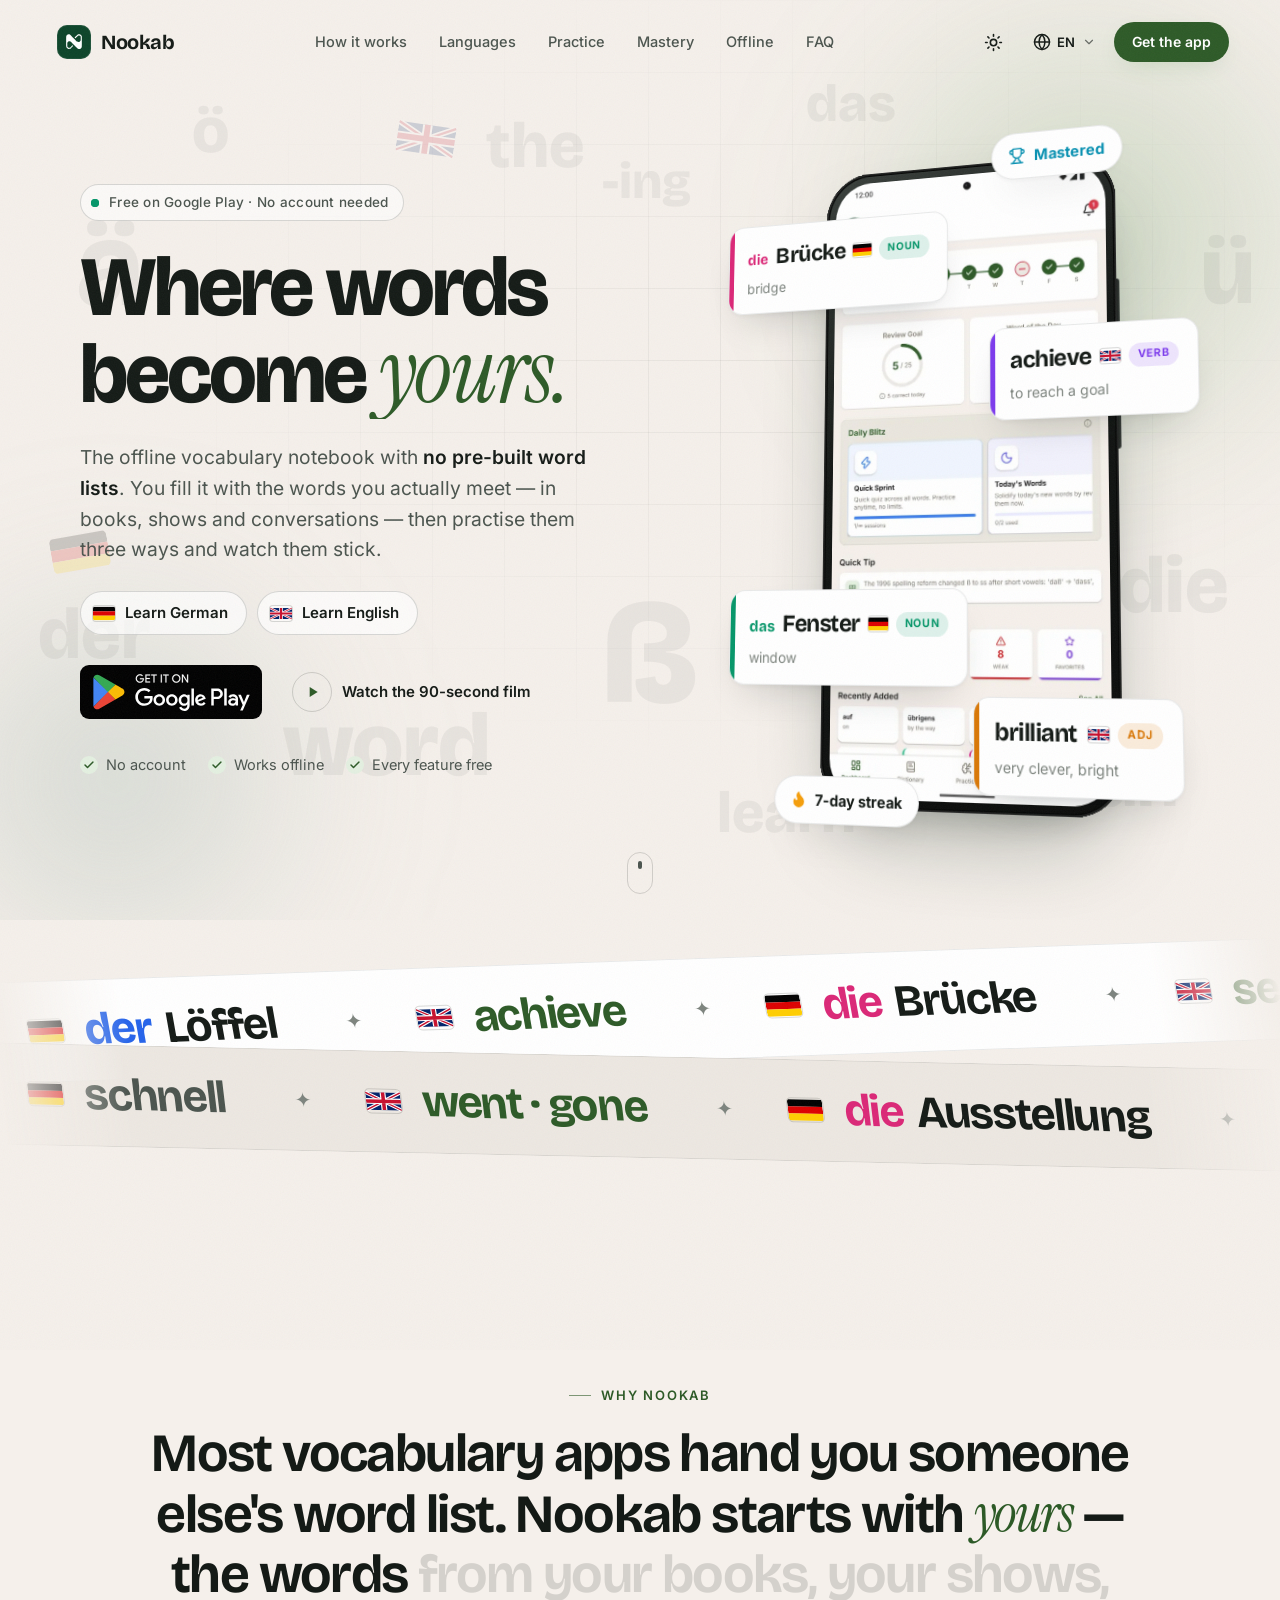
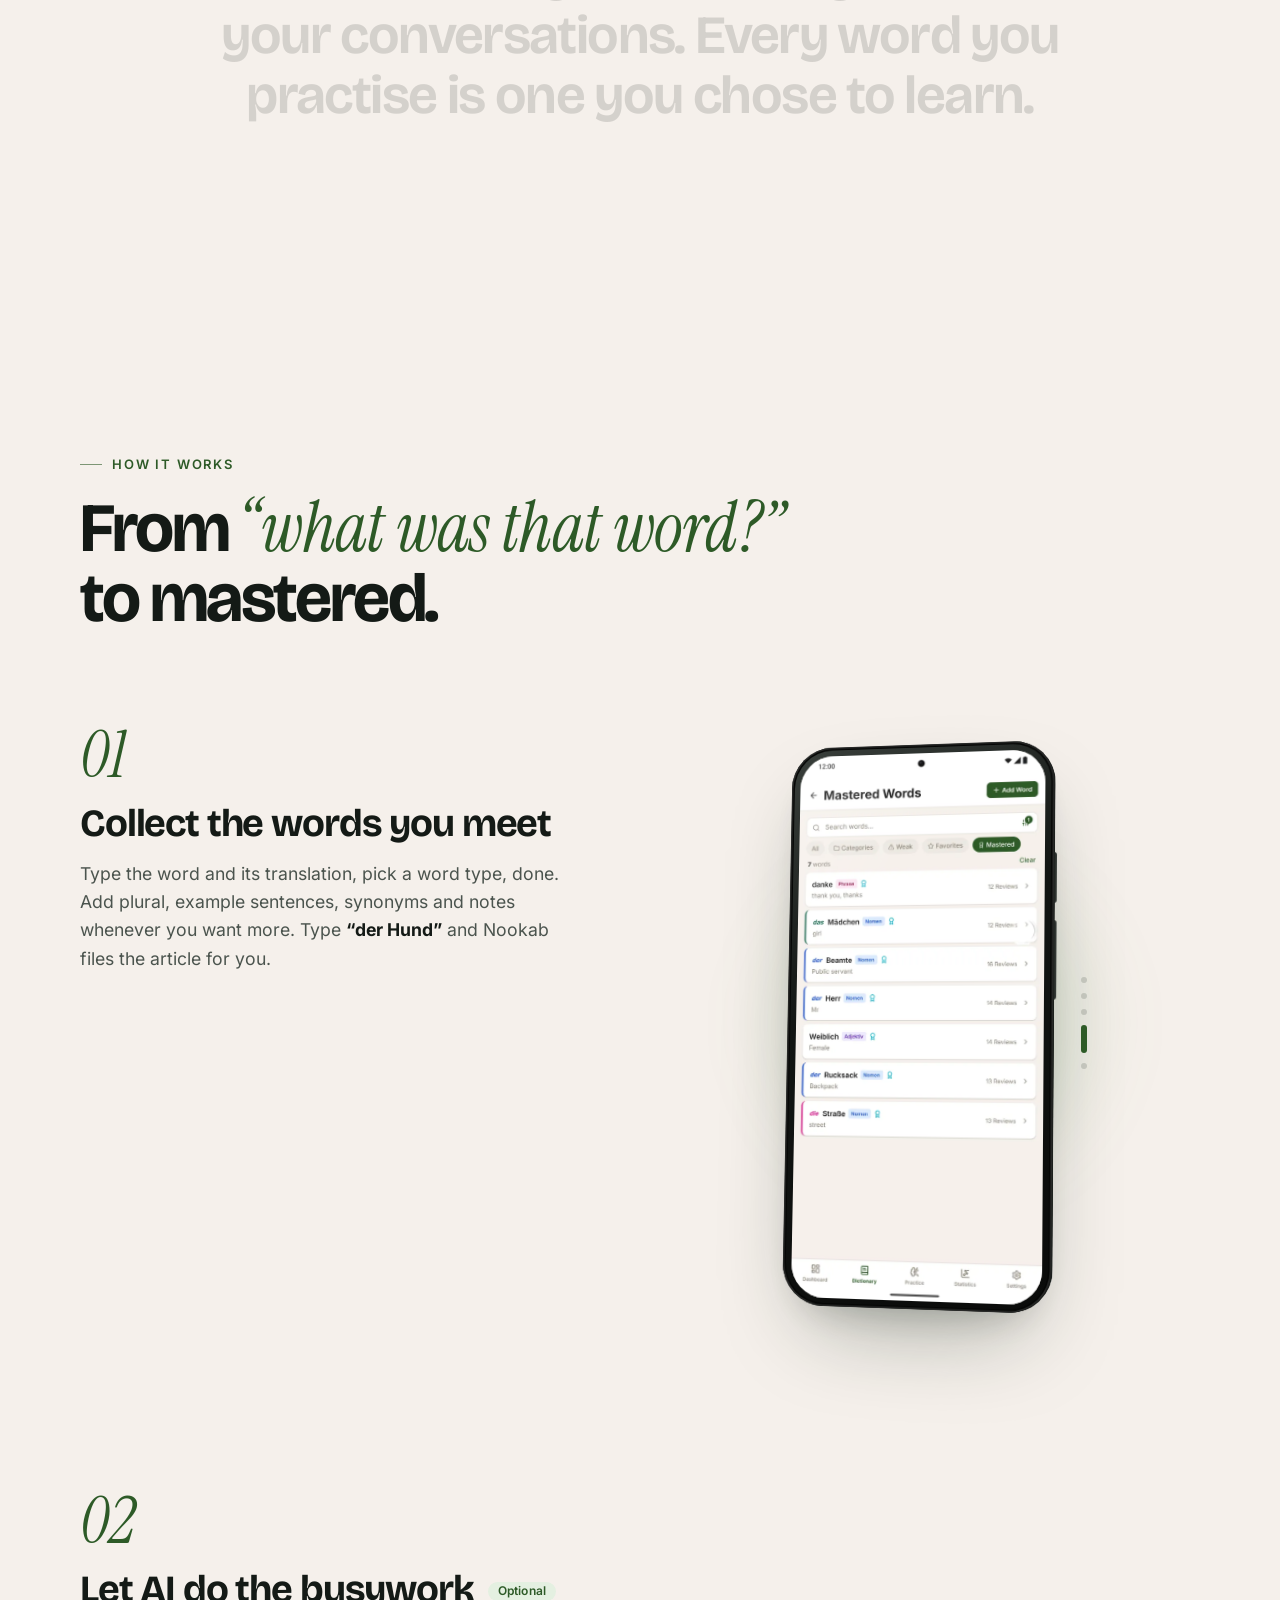
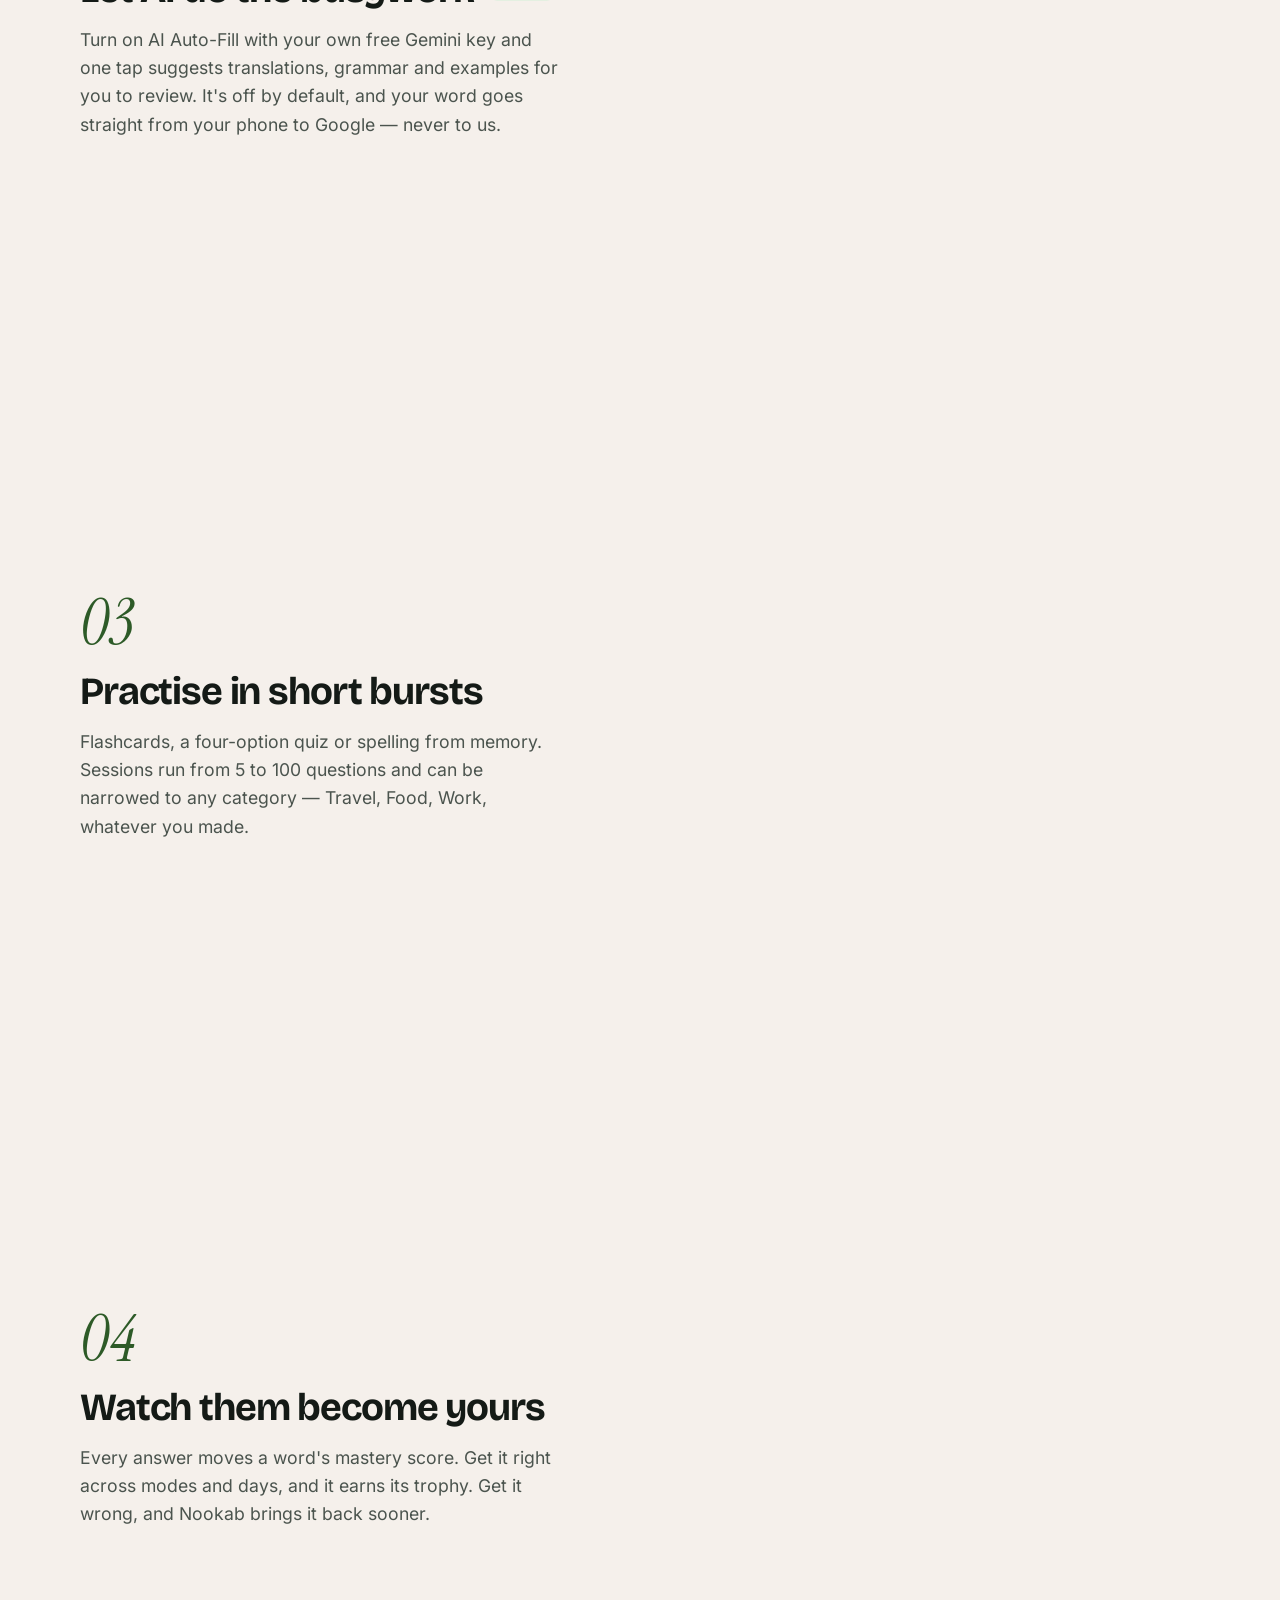
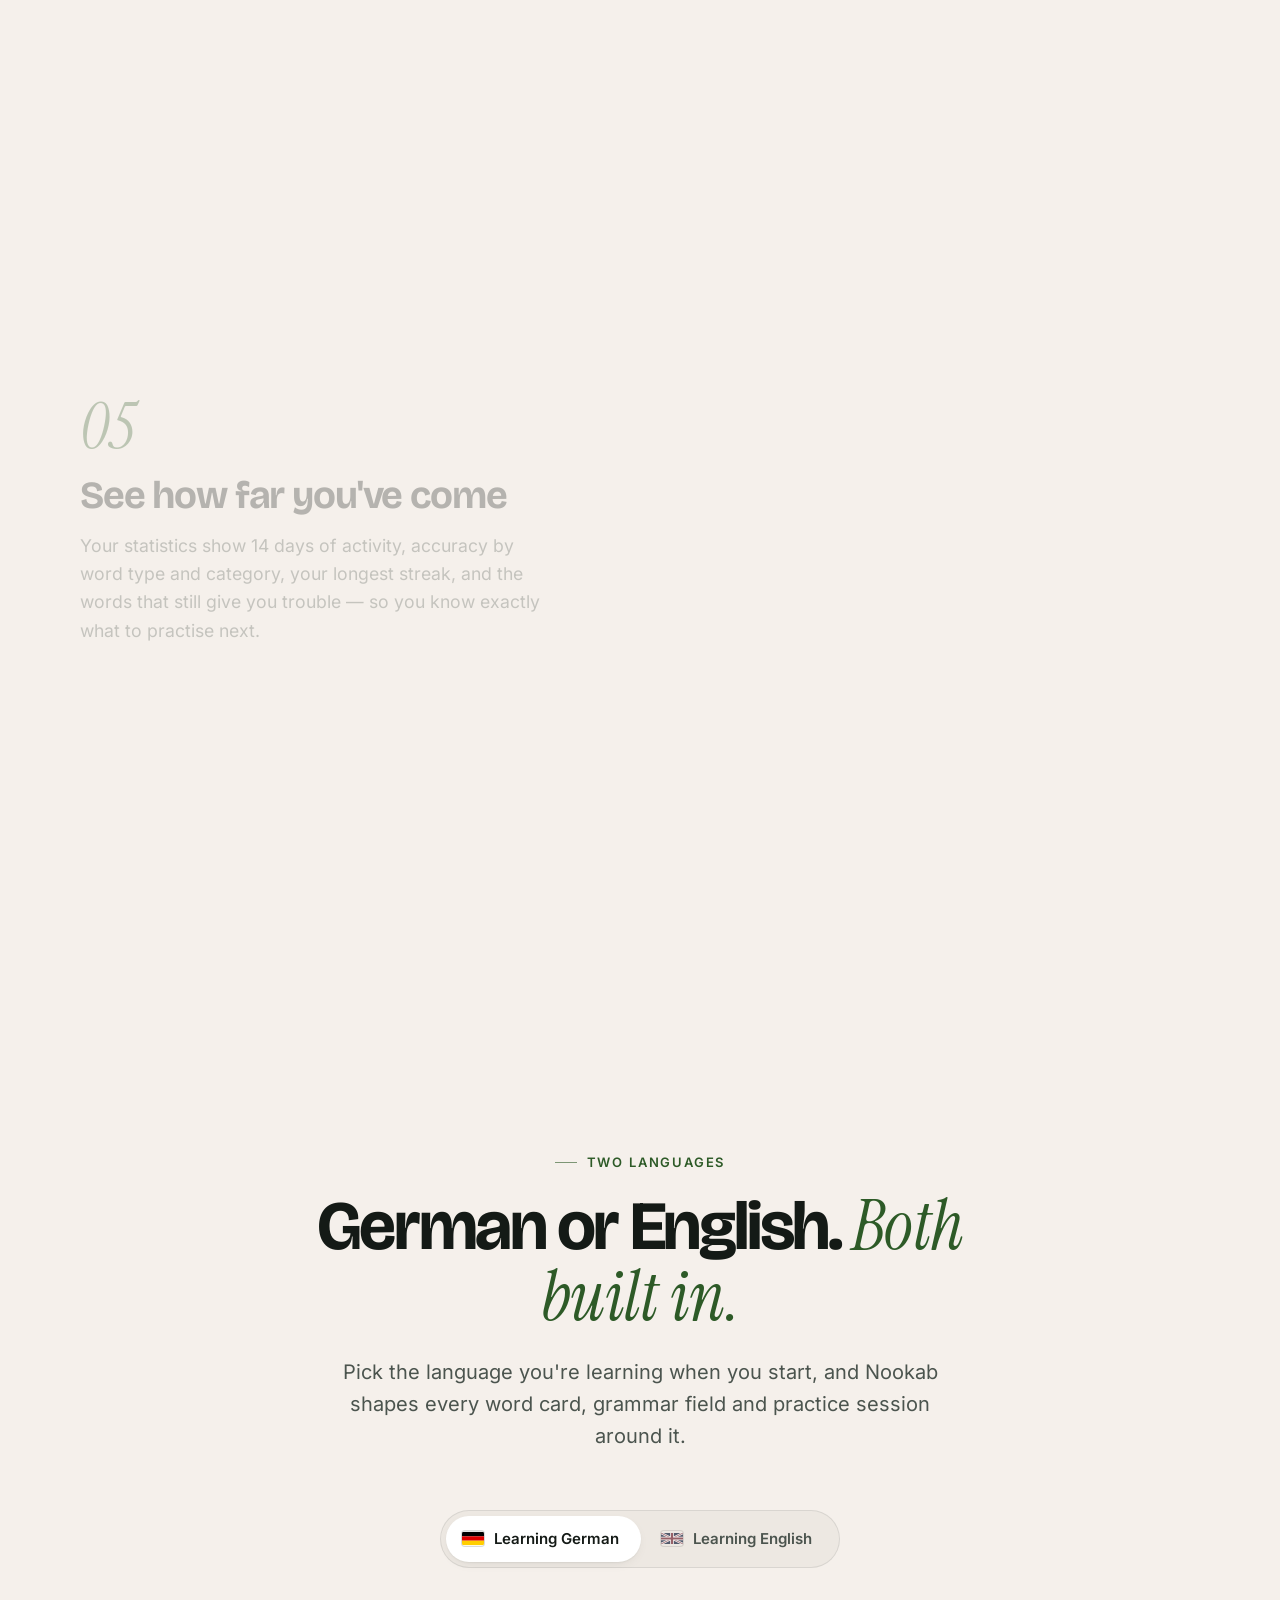
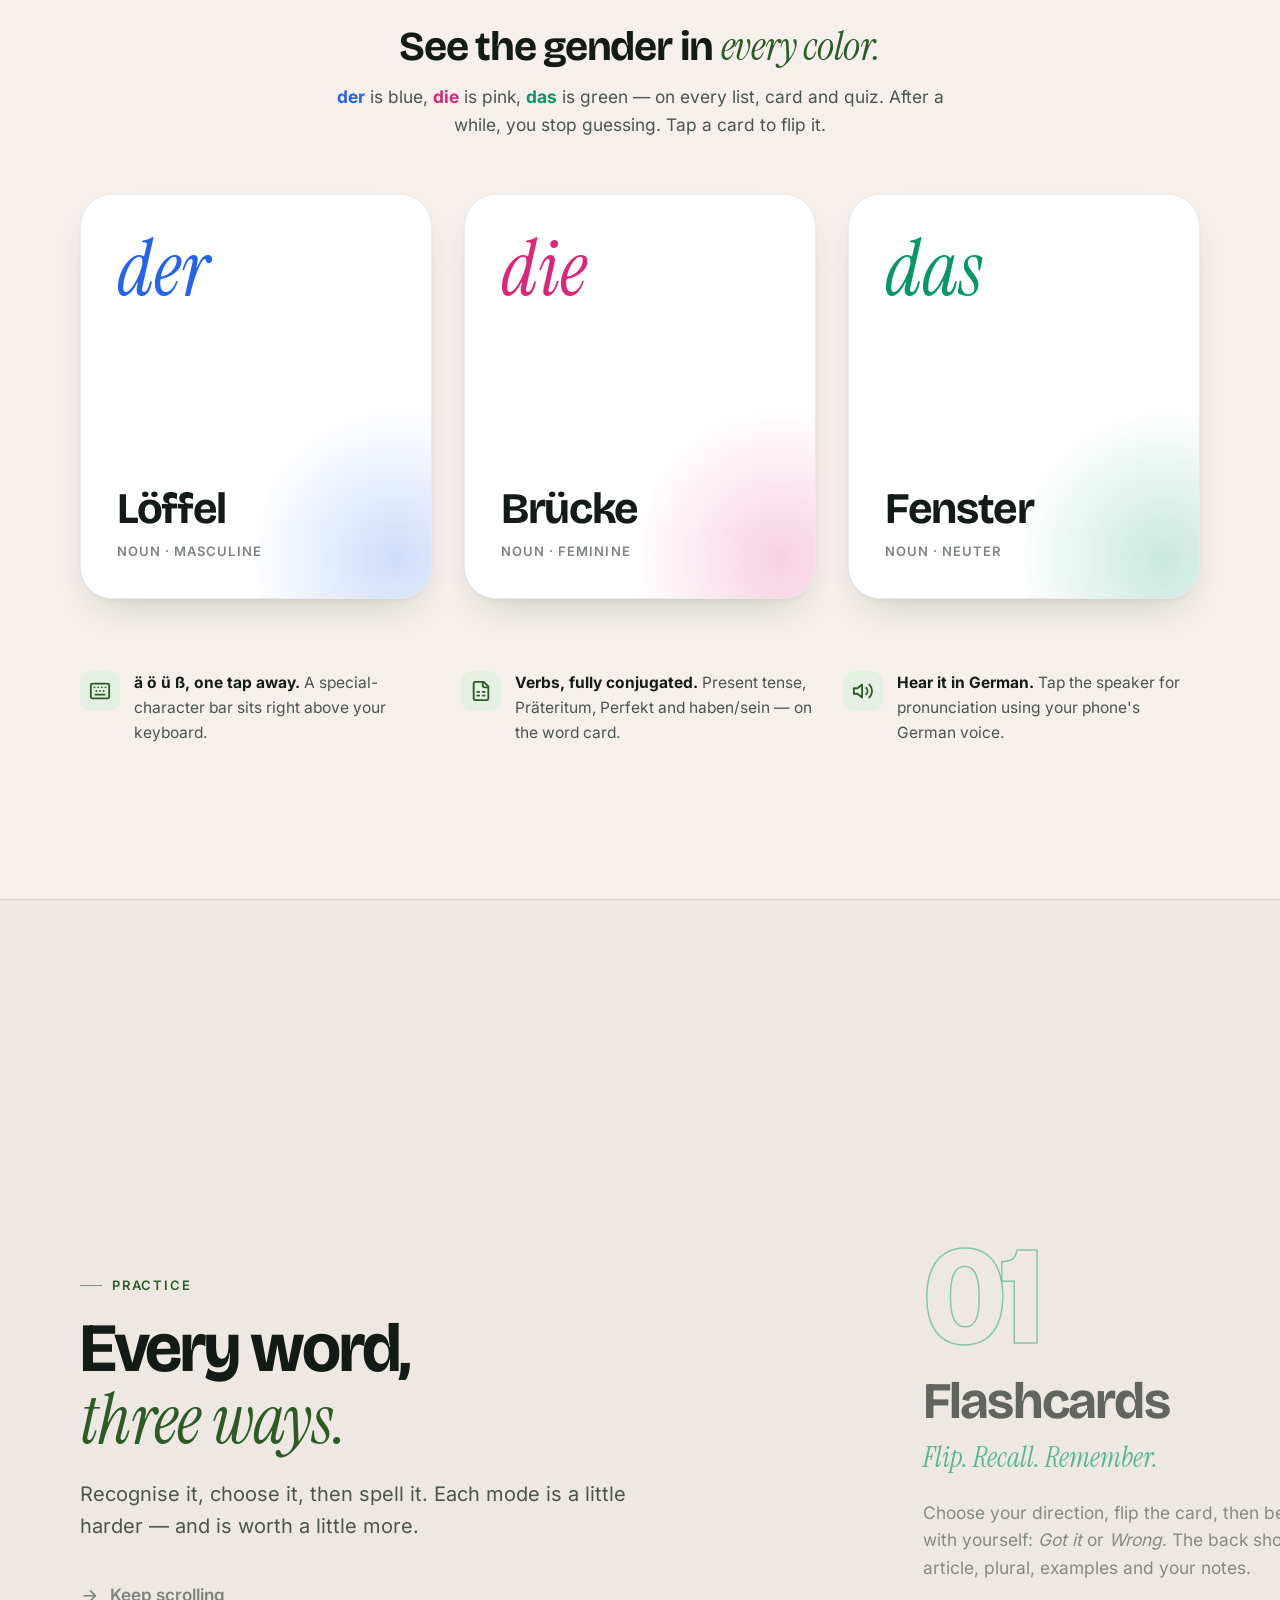
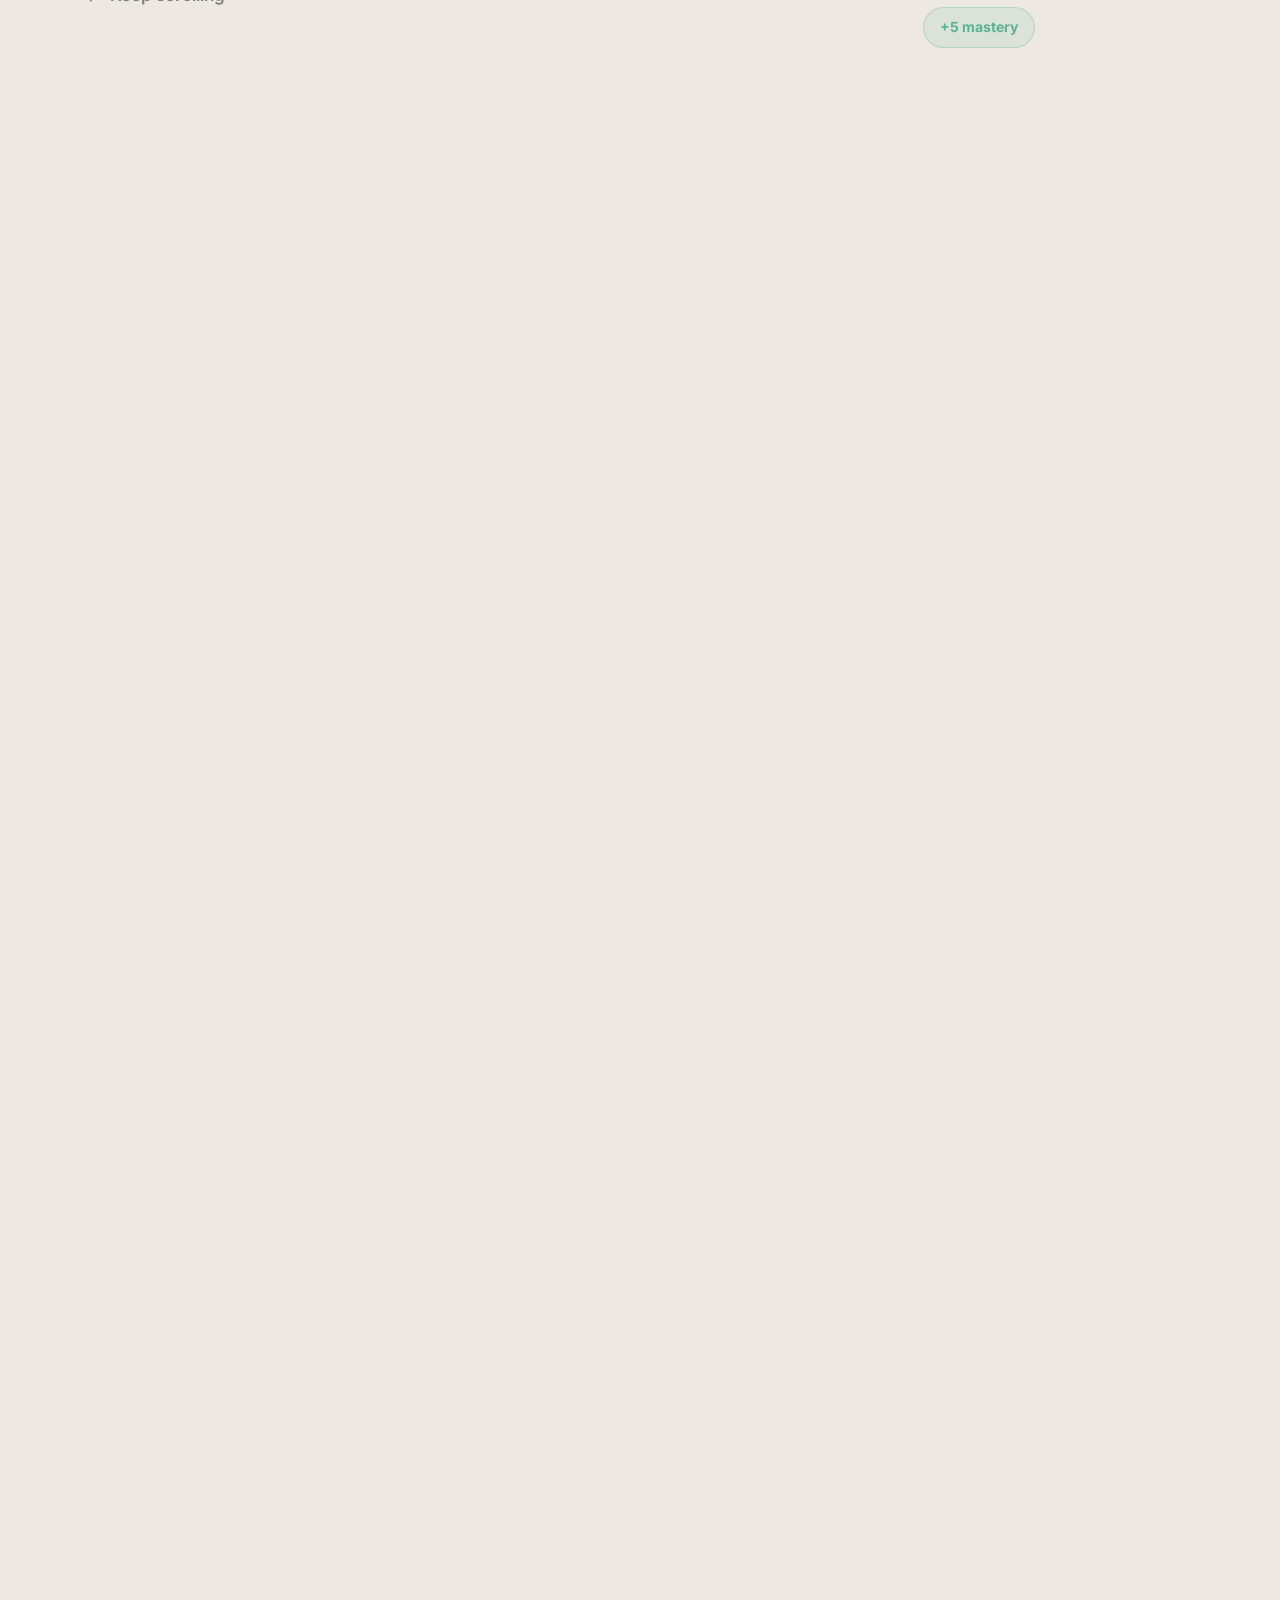
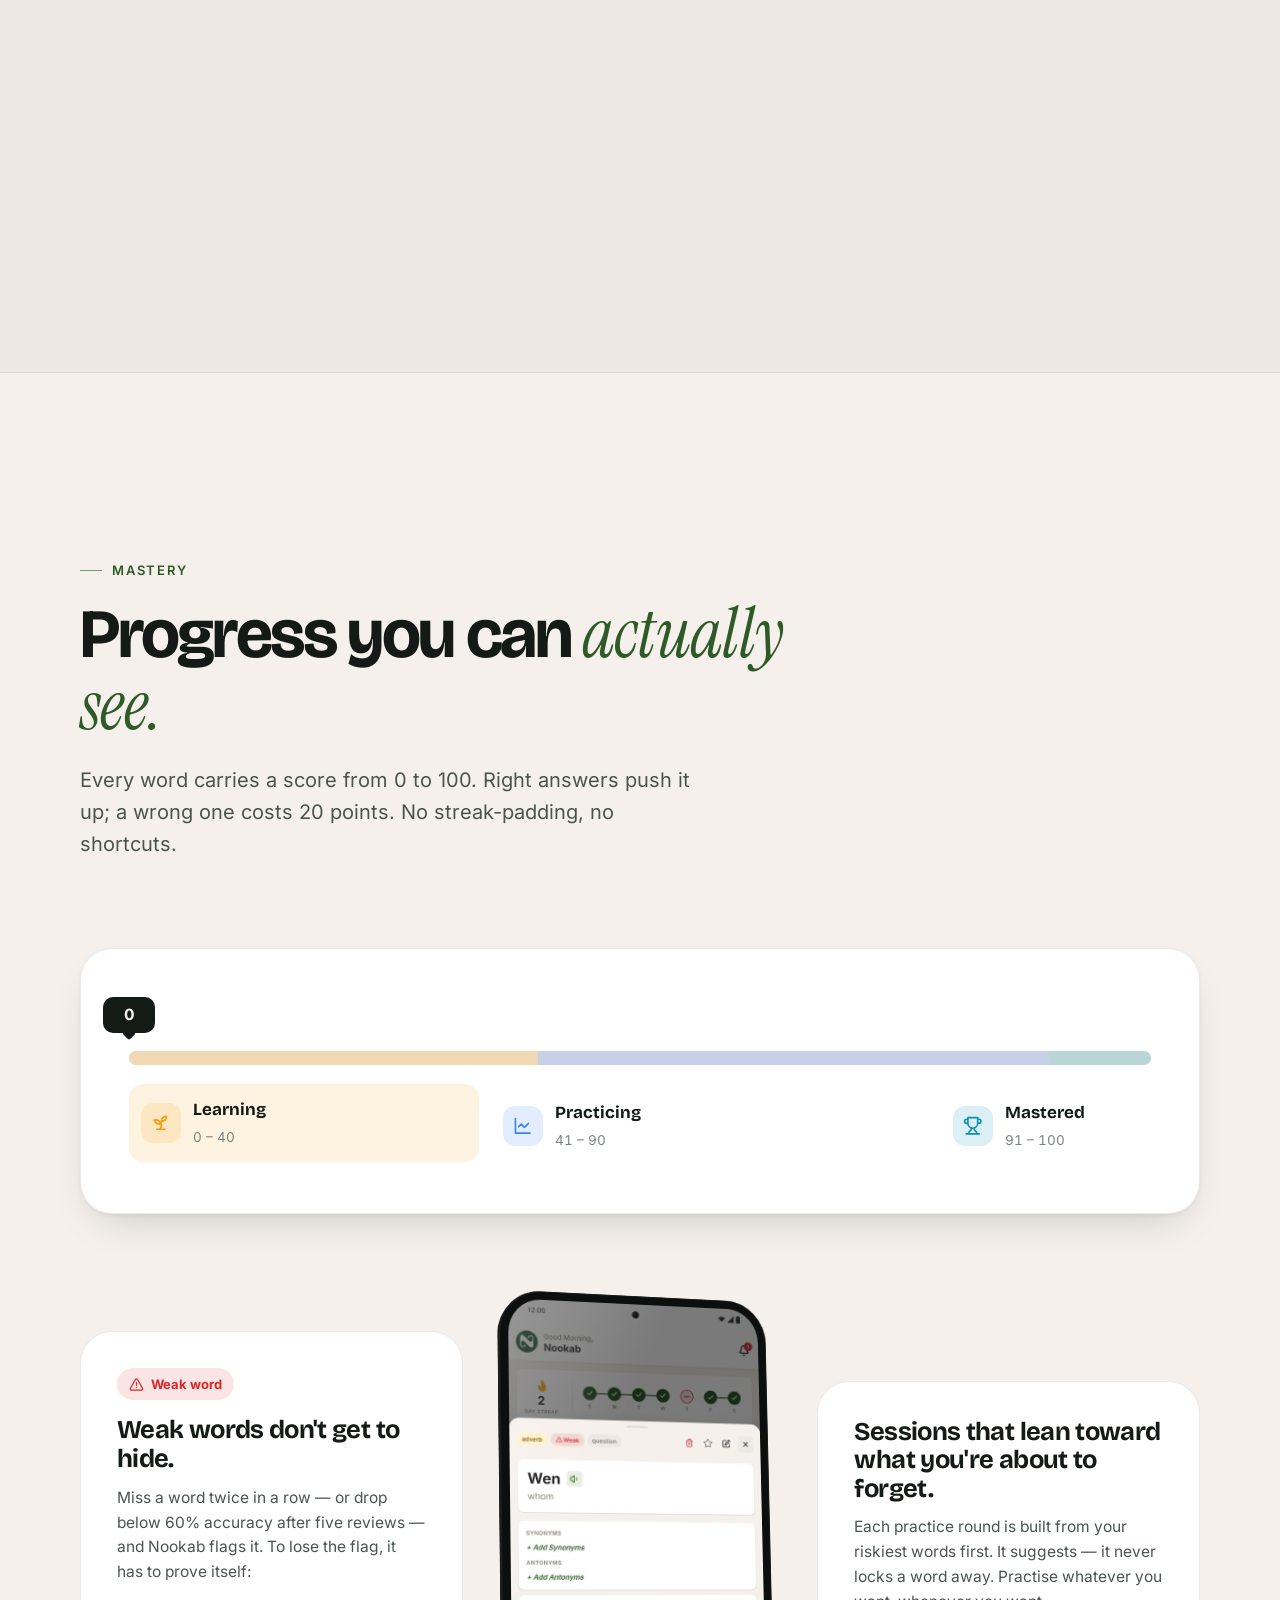
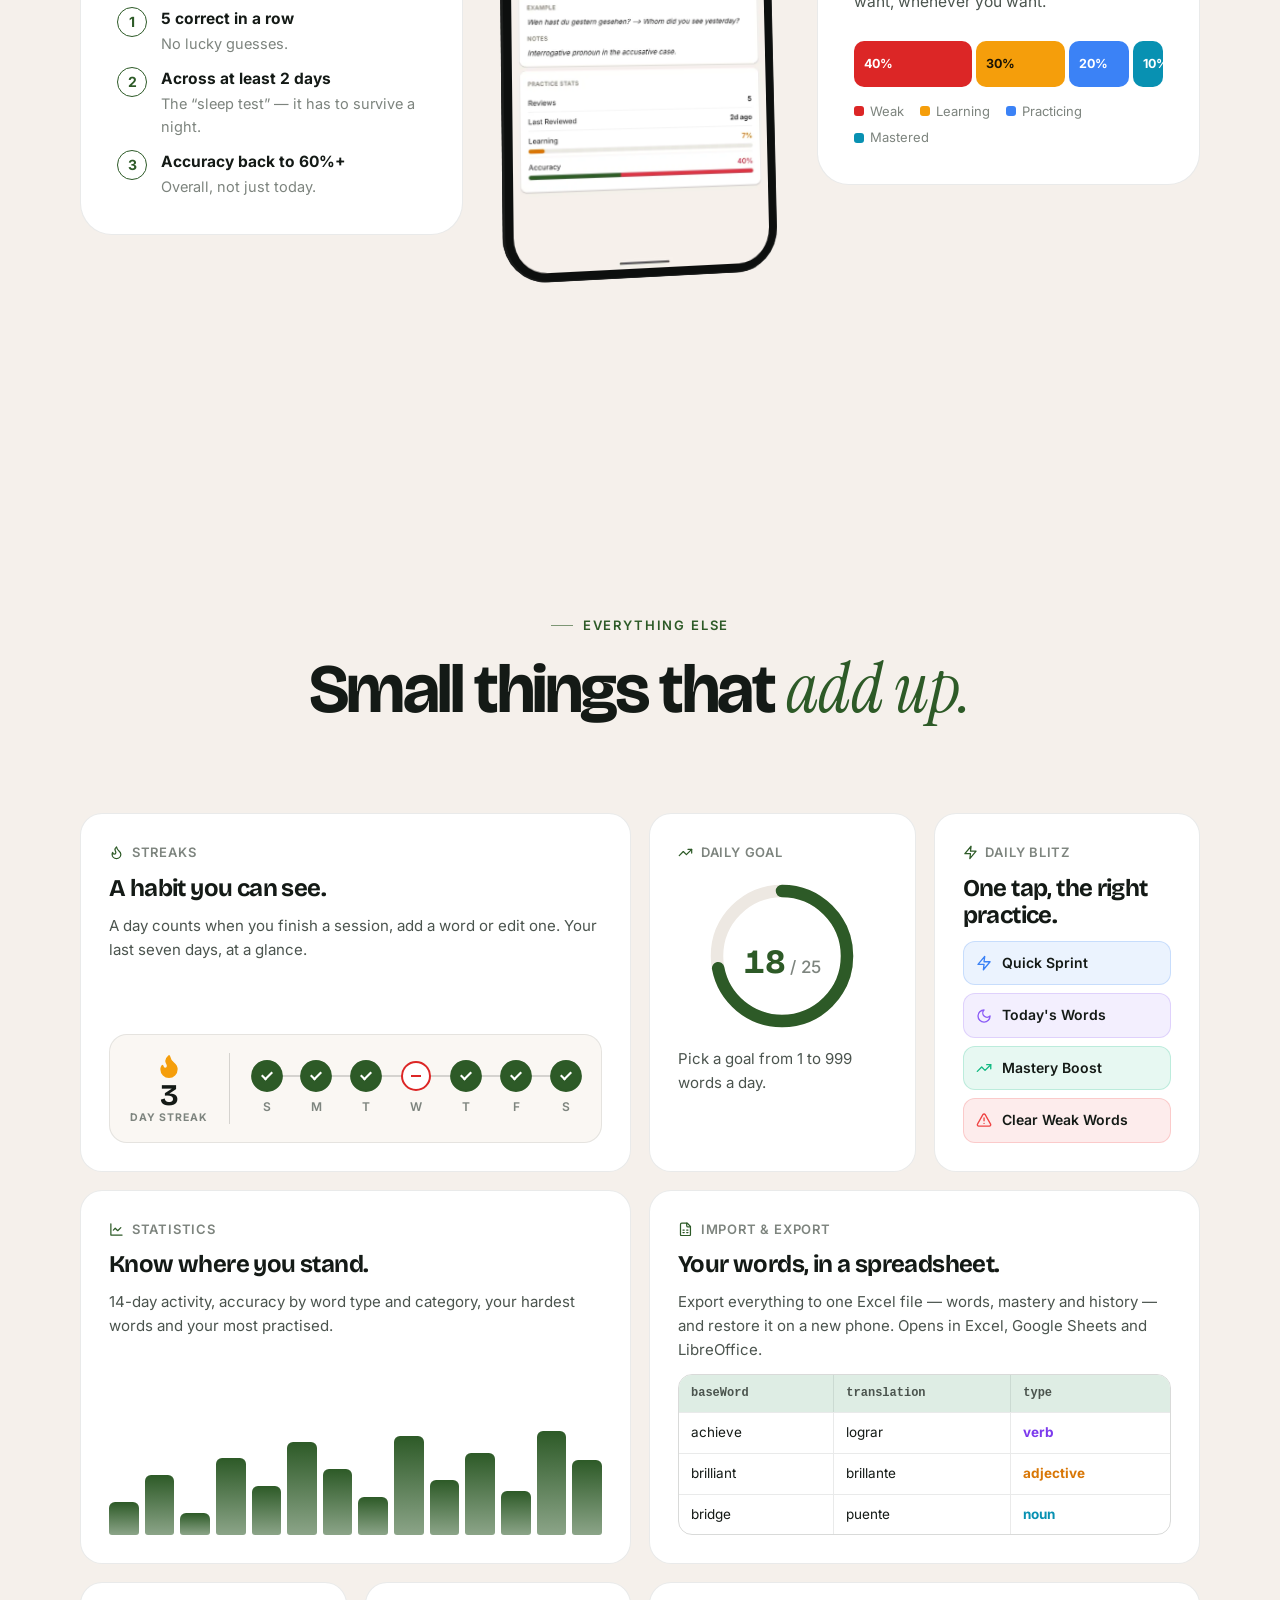
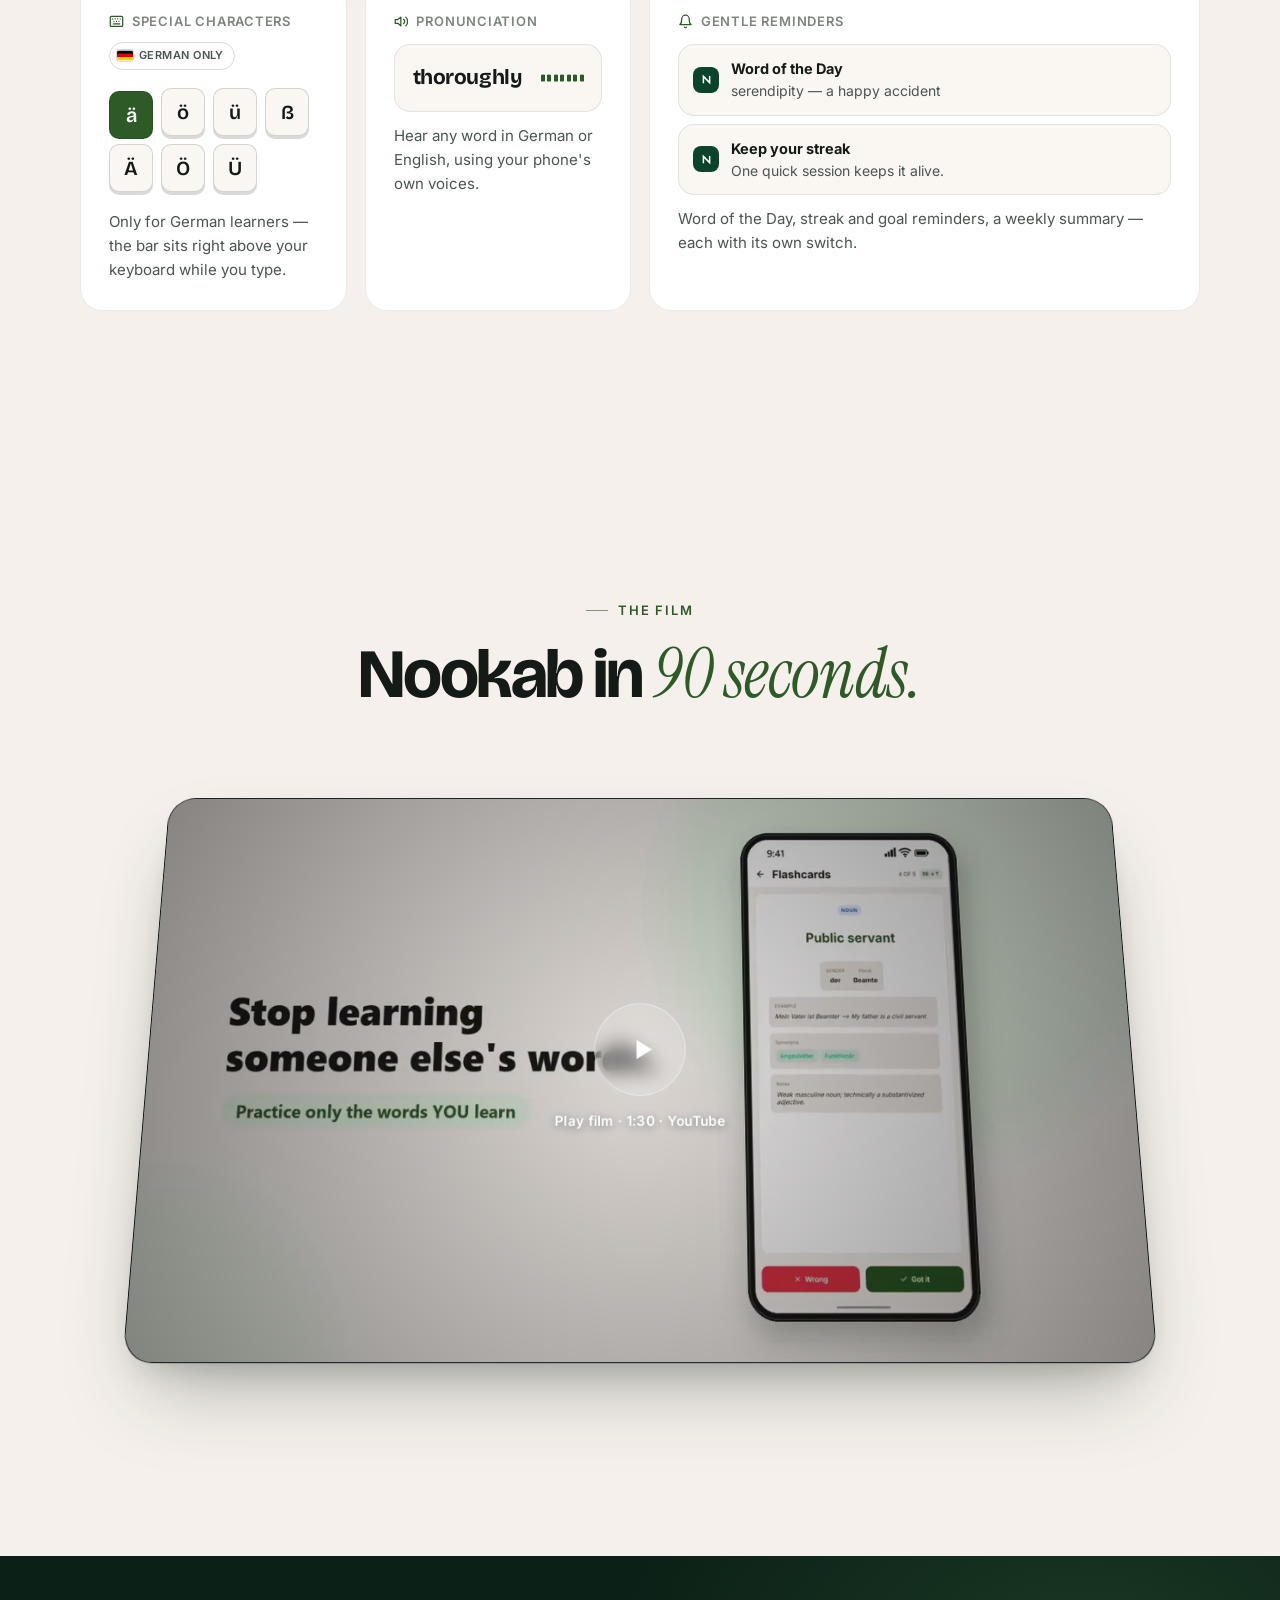
==== commit 67fc99c6: "chore: Move site to Cloudflare Pages and improve SEO - Replace github.io URLs with https://nookab.pa" ====
--- a/index.html
+++ b/index.html
@@ -4,22 +4,30 @@
 <head>
     <meta charset="UTF-8">
     <meta name="viewport" content="width=device-width, initial-scale=1.0">
-    <title>Nookab — Where words become yours</title>
+    <title>Nookab — Offline Vocabulary Notebook for German &amp; English</title>
     <meta name="google-site-verification" content="RG0y1D5gTzGxqH91UcAWvKp08e-hcz8SPYMWPPB4Pgg" />
     <meta name="description"
-        content="Nookab is the offline vocabulary notebook for German and English learners. Save the words you meet, practise them with flashcards, quizzes and spelling, and watch them become yours. Free, no account needed.">
+        content="Offline vocabulary notebook for German and English learners. Save the words you meet, practise with flashcards, quizzes and spelling. Free, no account.">
     <meta name="robots" content="index, follow">
     <meta name="keywords"
         content="vocabulary app, vocabulary notebook, German vocabulary, learn German, learn English, flashcards, spaced repetition, offline vocabulary app, der die das, Vokabeltrainer, Vokabeln lernen, Deutsch lernen, Nookab">
-    <link rel="canonical" href="https://hhhameem.github.io/nookab/">
+    <link rel="canonical" href="https://nookab.pages.dev/">
 
     <meta property="og:type" content="website">
+    <meta property="og:site_name" content="Nookab">
+    <meta property="og:locale" content="en_US">
     <meta property="og:title" content="Nookab — Where words become yours">
     <meta property="og:description"
         content="The offline vocabulary notebook for the words you actually meet. Free on Google Play.">
-    <meta property="og:url" content="https://hhhameem.github.io/nookab/">
-    <meta property="og:image" content="https://hhhameem.github.io/nookab/images/og-image.png">
+    <meta property="og:url" content="https://nookab.pages.dev/">
+    <meta property="og:image" content="https://nookab.pages.dev/images/og-image.png">
+    <meta property="og:image:width" content="1024">
+    <meta property="og:image:height" content="500">
+    <meta property="og:image:alt" content="Nookab — the offline vocabulary notebook for German and English learners">
     <meta name="twitter:card" content="summary_large_image">
+    <meta name="twitter:title" content="Nookab — Where words become yours">
+    <meta name="twitter:description" content="The offline vocabulary notebook for the words you actually meet. Free on Google Play.">
+    <meta name="twitter:image" content="https://nookab.pages.dev/images/og-image.png">
 
     <link rel="icon" type="image/x-icon" href="icons/favicon.ico">
     <link rel="apple-touch-icon" href="icons/icon.png">
@@ -65,7 +73,18 @@
         "operatingSystem": "Android",
         "applicationCategory": "EducationalApplication",
         "description": "Offline-first vocabulary notebook for German and English learners. Save the words you meet, practise them with flashcards, quizzes and spelling, and track your mastery — free, no account needed.",
-        "url": "https://play.google.com/store/apps/details?id=com.hananatelier.nookab",
+        "url": "https://nookab.pages.dev/",
+        "installUrl": "https://play.google.com/store/apps/details?id=com.hananatelier.nookab",
+        "image": "https://nookab.pages.dev/images/og-image.png",
+        "screenshot": [
+            "https://nookab.pages.dev/images/app/dashboard.webp",
+            "https://nookab.pages.dev/images/app/dictionary.webp",
+            "https://nookab.pages.dev/images/app/flash-noun.webp",
+            "https://nookab.pages.dev/images/app/quiz-correct.webp",
+            "https://nookab.pages.dev/images/app/stats.webp"
+        ],
+        "inLanguage": ["en", "de", "bn"],
+        "isAccessibleForFree": true,
         "offers": { "@type": "Offer", "price": "0", "priceCurrency": "USD" },
         "author": { "@type": "Organization", "name": "Hanan Atelier" }
     }
@@ -75,8 +94,9 @@
         "@context": "https://schema.org",
         "@type": "Organization",
         "name": "Nookab",
-        "url": "https://hhhameem.github.io/nookab/",
-        "logo": "https://hhhameem.github.io/nookab/icons/icon.png",
+        "url": "https://nookab.pages.dev/",
+        "logo": "https://nookab.pages.dev/icons/icon.png",
+        "sameAs": ["https://play.google.com/store/apps/details?id=com.hananatelier.nookab"],
         "contactPoint": { "@type": "ContactPoint", "email": "contact.nookab@gmail.com", "contactType": "customer support" }
     }
     </script>
@@ -245,7 +265,7 @@
                     <div class="stage-tilt" id="stageTilt">
                         <div class="phone phone-hero" data-depth="0">
                             <div class="phone-body">
-                                <div class="phone-screen"><img src="images/app/dashboard.webp" alt="" width="600"
+                                <div class="phone-screen"><img src="images/app/dashboard.webp" alt="Nookab dashboard with day streak, review goal, word of the day and Daily Blitz practice shortcuts" width="600"
                                         height="1303" fetchpriority="high"></div>
                             </div>
                         </div>
@@ -991,13 +1011,13 @@
                 <div class="cta-phones" aria-hidden="true">
                     <div class="phone cta-phone cp-1" data-speed="0.15">
                         <div class="phone-body">
-                            <div class="phone-screen"><img src="images/app/dictionary.webp" alt="" loading="lazy"
+                            <div class="phone-screen"><img src="images/app/dictionary.webp" alt="Nookab dictionary of saved German words with colour-coded der, die and das articles" loading="lazy"
                                     width="600" height="1303"></div>
                         </div>
                     </div>
                     <div class="phone cta-phone cp-2" data-speed="0.3">
                         <div class="phone-body">
-                            <div class="phone-screen"><img src="images/app/welcome.webp" alt="" loading="lazy"
+                            <div class="phone-screen"><img src="images/app/welcome.webp" alt="Nookab welcome screen" loading="lazy"
                                     width="600" height="1303"></div>
                         </div>
                     </div>
@@ -1042,8 +1062,8 @@
                     </div>
                     <div>
                         <h4 data-i18n="footer.legal">Legal</h4>
-                        <a href="pages/privacy.html" data-i18n="footer.privacy">Privacy Policy</a>
-                        <a href="pages/terms.html" data-i18n="footer.terms">Terms of Service</a>
+                        <a href="pages/privacy" data-i18n="footer.privacy">Privacy Policy</a>
+                        <a href="pages/terms" data-i18n="footer.terms">Terms of Service</a>
                     </div>
                 </div>
             </div>
--- a/css/style.css
+++ b/css/style.css
@@ -2234,6 +2234,19 @@
     border-left: 0;
 }
 
+/* one shared column grid for every row, so the borders always line up */
+@supports (grid-template-columns: subgrid) {
+    .sheet {
+        display: grid;
+        grid-template-columns: auto auto auto;
+    }
+
+    .sheet-row {
+        grid-column: 1 / -1;
+        grid-template-columns: subgrid;
+    }
+}
+
 .sheet-row.head {
     border-top: 0;
     background: color-mix(in srgb, #107c41 14%, var(--surface));
@@ -3187,6 +3200,10 @@
     .how-inline-shot {
         display: block;
         width: min(270px, 70vw);
+        height: auto;
+        aspect-ratio: 1016 / 2206;
+        object-fit: cover;
+        object-position: top;
         margin-top: 32px;
         border-radius: 30px;
         border: 8px solid #0f1210;
@@ -3311,10 +3328,33 @@
         --pw: 210px;
     }
 
-    .wc-2,
-    .wc-4 {
+    /* keep all four cards (German + English), just smaller and tucked into the corners */
+    .word-card {
+        padding: 8px 11px 8px 13px;
+        column-gap: 6px;
+        border-radius: 13px;
+    }
+
+    .wc-word {
+        font-size: 16px;
+    }
+
+    .wc-article {
+        font-size: 13px;
+    }
+
+    .wc-trans {
+        font-size: 12px;
+    }
+
+    .wc-meta .wc-tag {
         display: none;
     }
+
+    .wc-1 { left: 0; top: 13%; translate: 0 0 30px; }
+    .wc-2 { right: 0; top: 33%; translate: 0 0 20px; }
+    .wc-3 { left: 0; bottom: 27%; translate: 0 0 40px; }
+    .wc-4 { right: 0; bottom: 11%; translate: 0 0 25px; }
 
     .chip {
         font-size: 13px;
@@ -3350,13 +3390,29 @@
         gap: 8px;
     }
 
+    .week {
+        padding: 16px 14px;
+    }
+
+    .week-dots {
+        gap: 6px;
+    }
+
     .week-dots i {
-        width: 26px;
-        height: 26px;
+        width: 24px;
+        height: 24px;
+    }
+
+    .week-dots i::after {
+        width: 8px;
+        height: 5px;
+        border-width: 0 0 2px 2px;
     }
 
     .week-dots::before {
-        top: 12px;
+        top: 11px;
+        left: 12px;
+        right: 12px;
     }
 
     .mastery-grid {
@@ -3372,9 +3428,14 @@
         gap: 4px;
     }
 
+    /* keep the percentages: share space by weight, but never narrower than the label */
     .mix-seg {
-        font-size: 0;
+        flex: var(--w) 1 0;
+        width: auto;
+        min-width: 38px;
         padding: 0;
+        justify-content: center;
+        font-size: 11.5px;
     }
 
     .privacy-cards {
@@ -4025,3 +4086,60 @@
         padding: 0 9px;
     }
 }
+
+/* small phones (≈320–400px): keep the nav pill, tables and tiles inside the screen */
+@media (max-width: 400px) {
+    .nav-inner {
+        gap: 6px;
+        padding: 0 4px 0 10px;
+    }
+
+    .brand {
+        gap: 8px;
+        font-size: 18px;
+        min-width: 0;
+    }
+
+    .brand-mark {
+        width: 30px;
+        height: 30px;
+        border-radius: 9px;
+    }
+
+    .brand-mark svg {
+        width: 22px;
+        height: 22px;
+    }
+
+    .nav-actions {
+        gap: 0;
+    }
+
+    .theme-toggle,
+    .menu-btn {
+        width: 36px;
+        height: 36px;
+    }
+
+    .lang-btn {
+        height: 36px;
+        gap: 4px;
+        padding: 0 6px;
+    }
+
+    .tile {
+        padding: 22px 18px;
+    }
+
+    .sheet {
+        font-size: 12.5px;
+    }
+
+    .sheet-row span {
+        padding: 8px 8px;
+    }
+
+    .sheet-row.head {
+        font-size: 10.5px;
+    }
+}
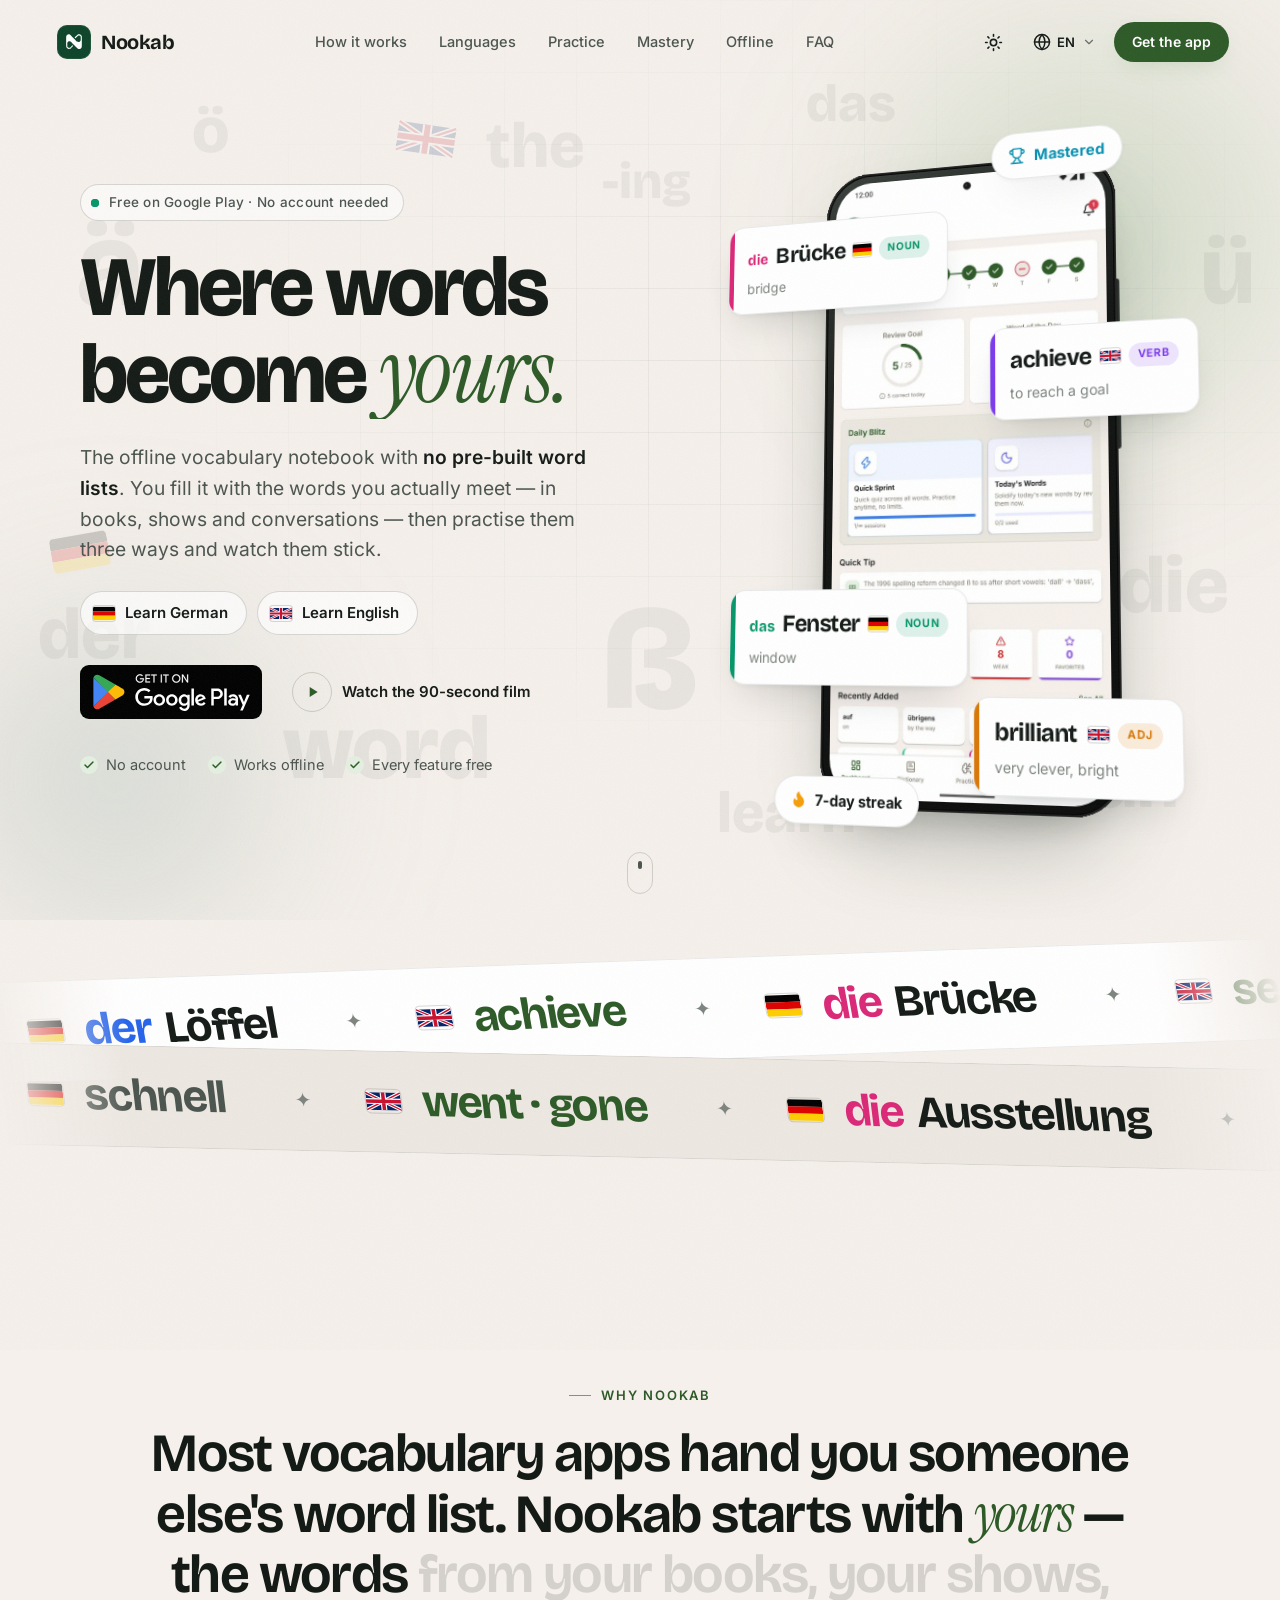
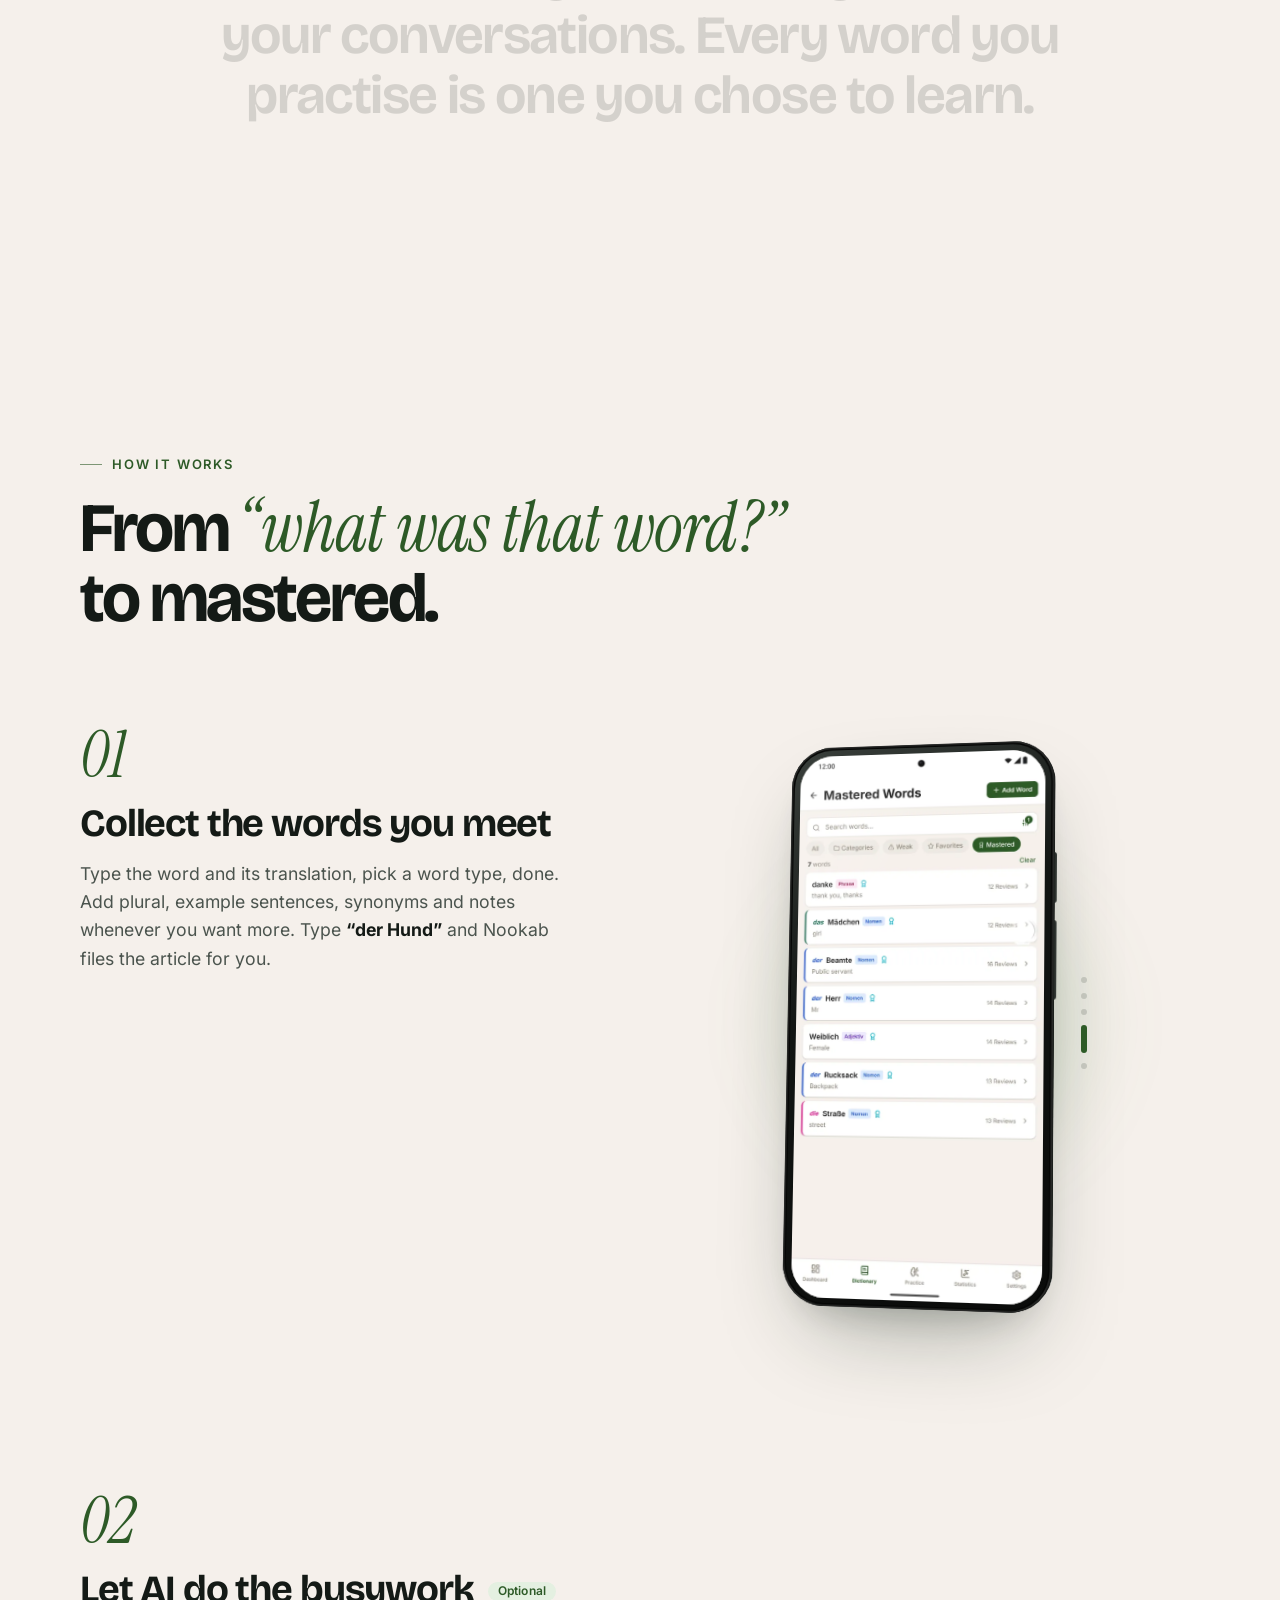
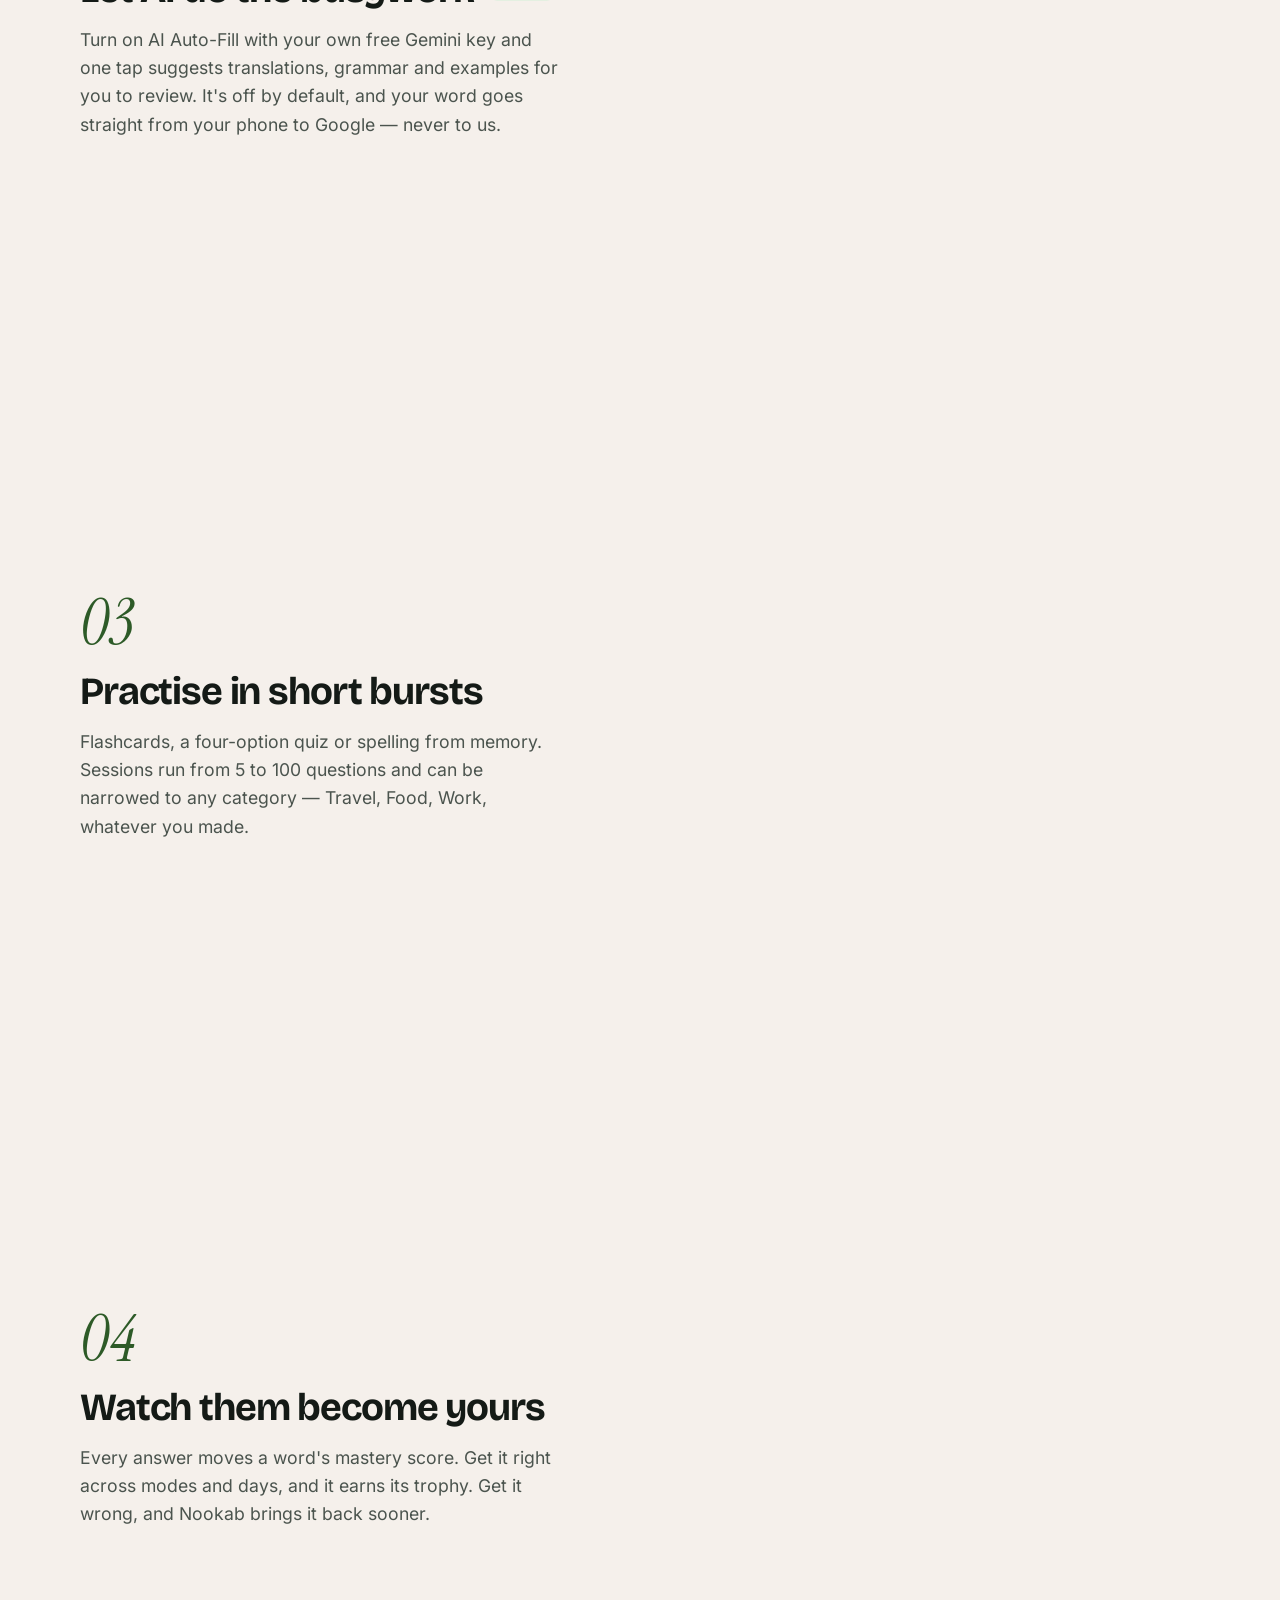
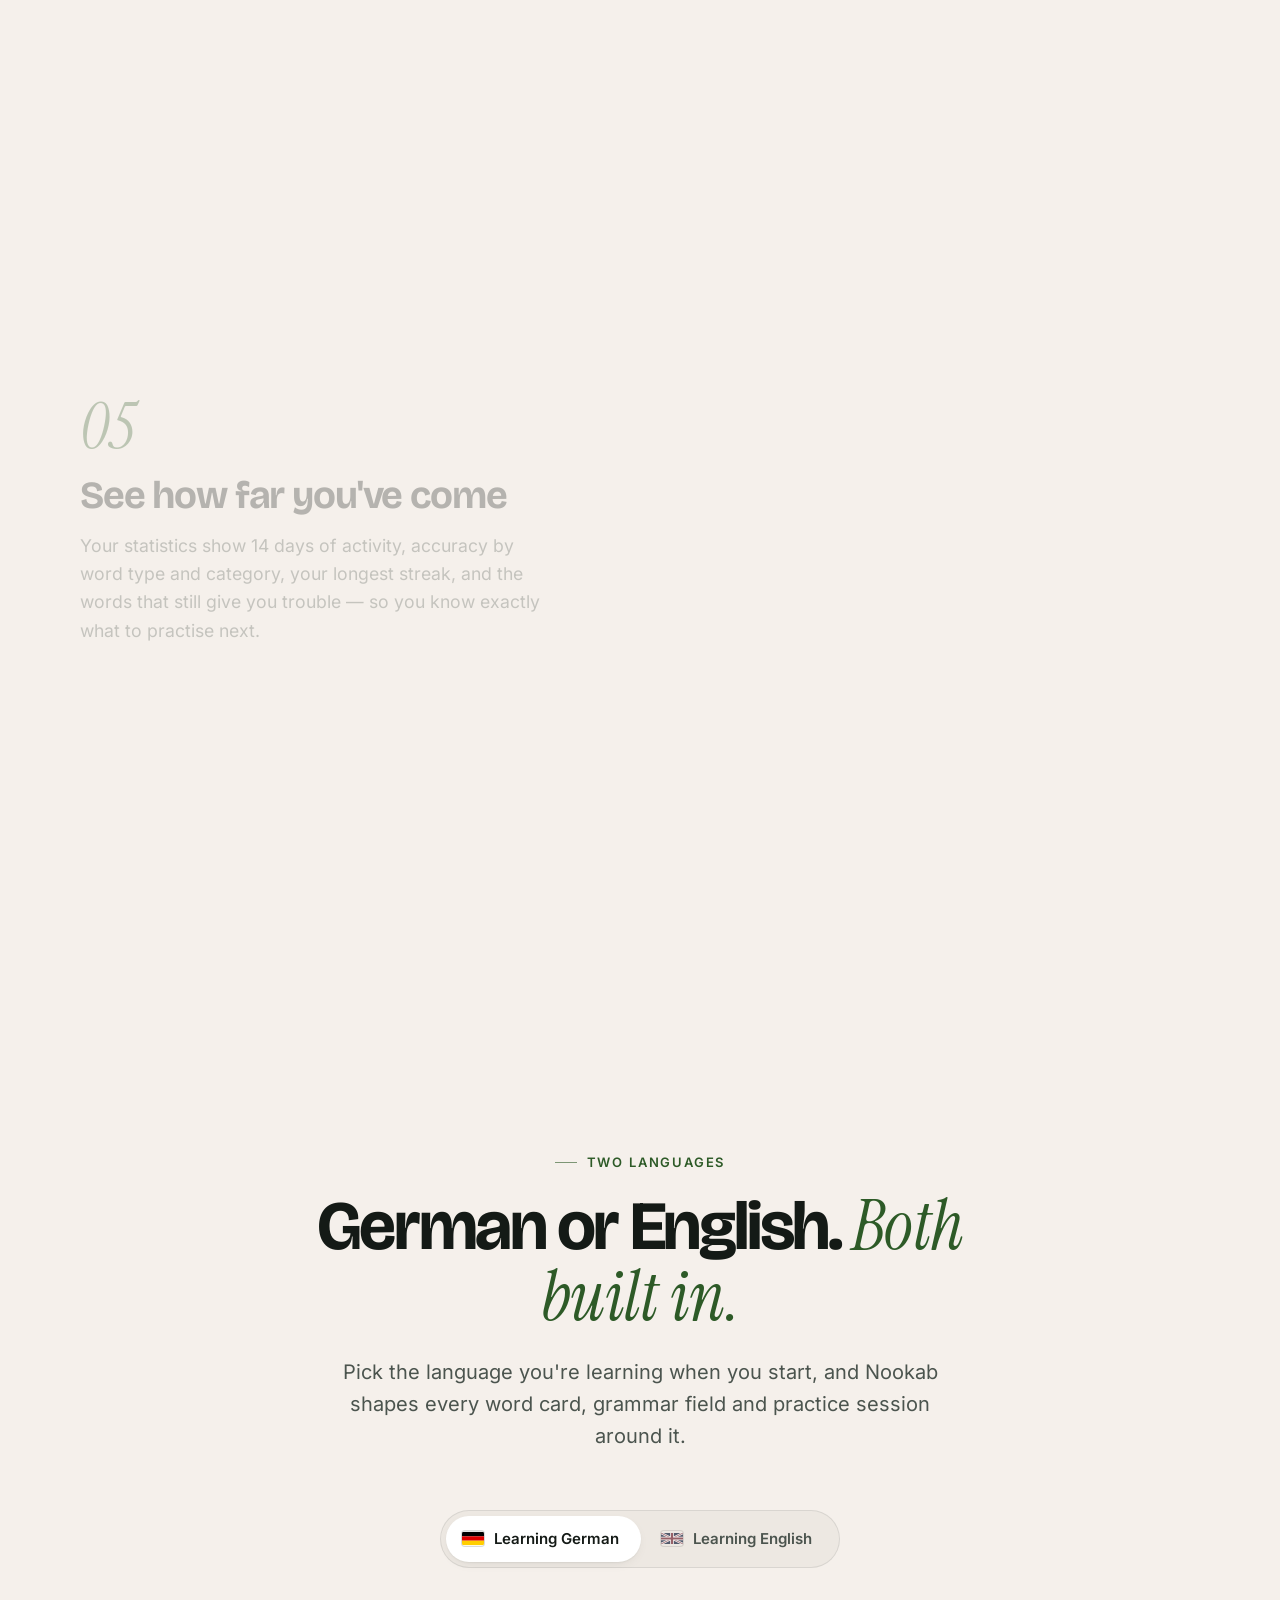
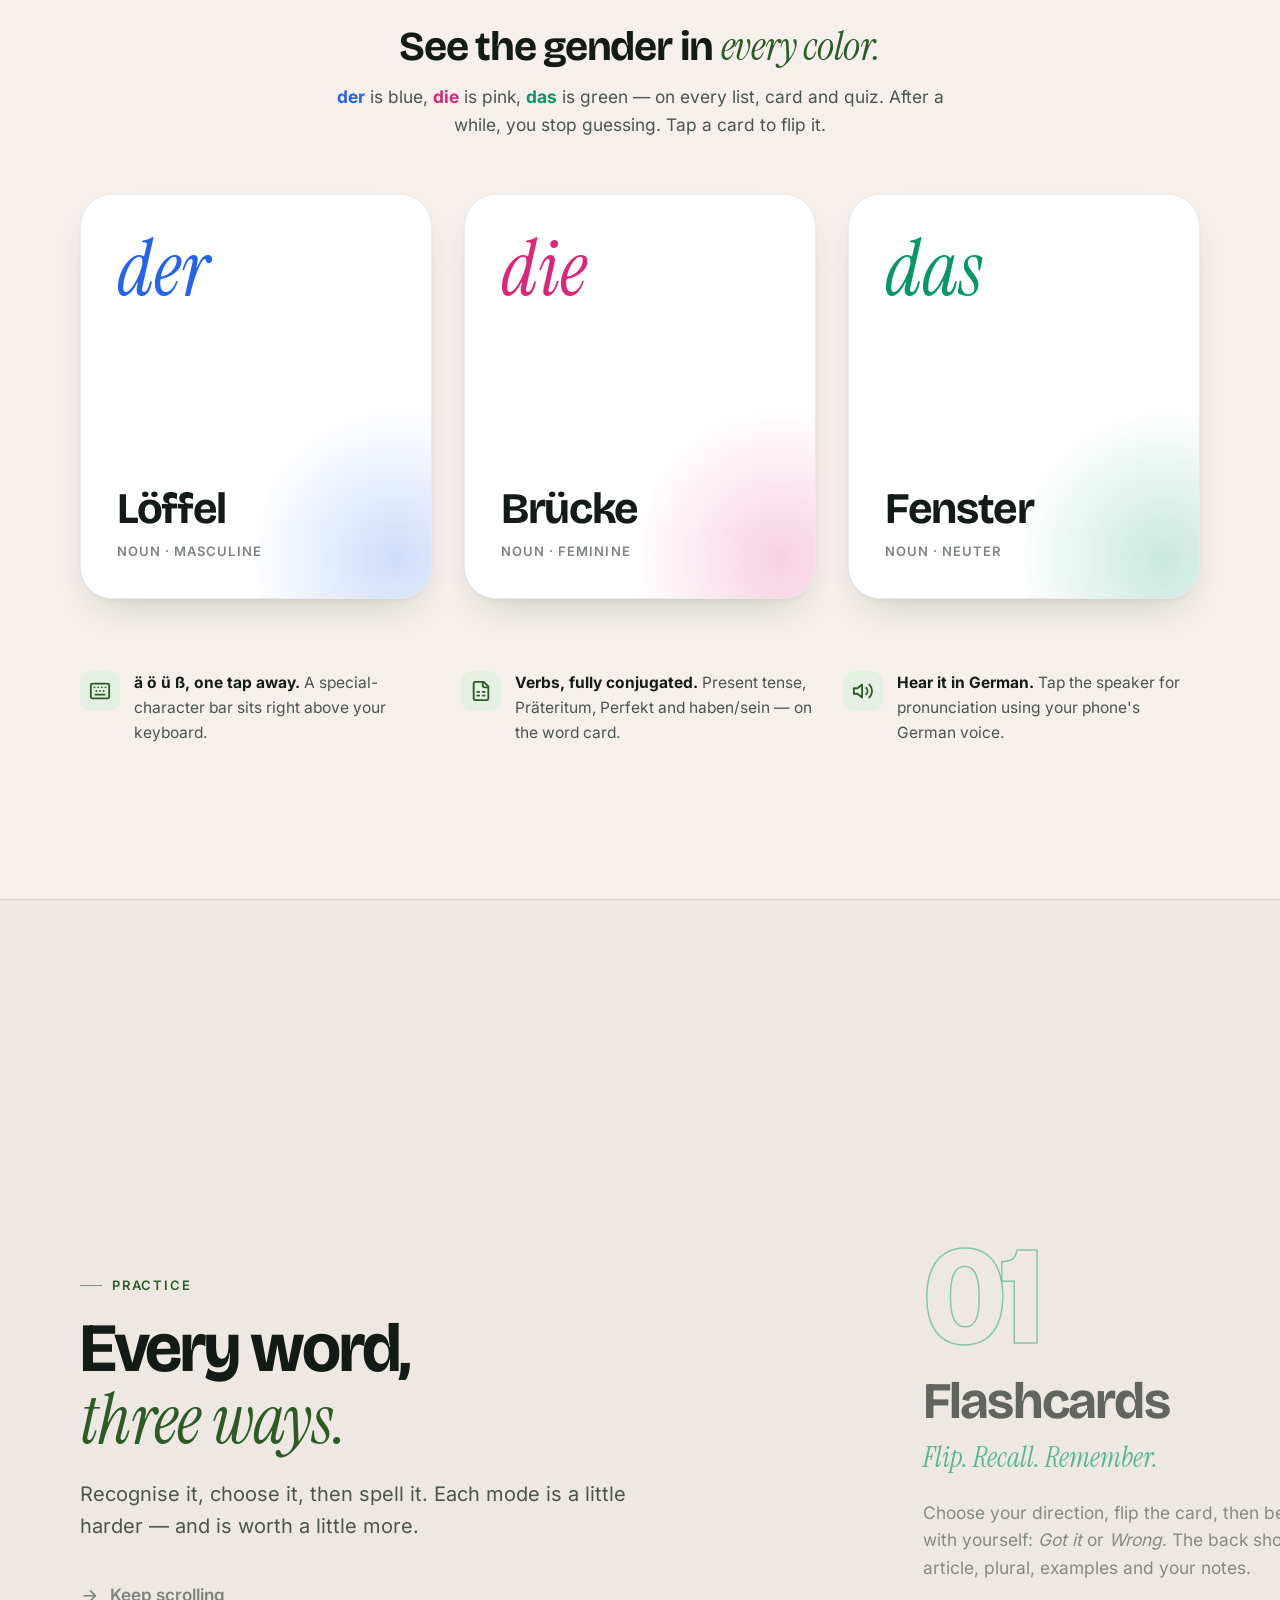
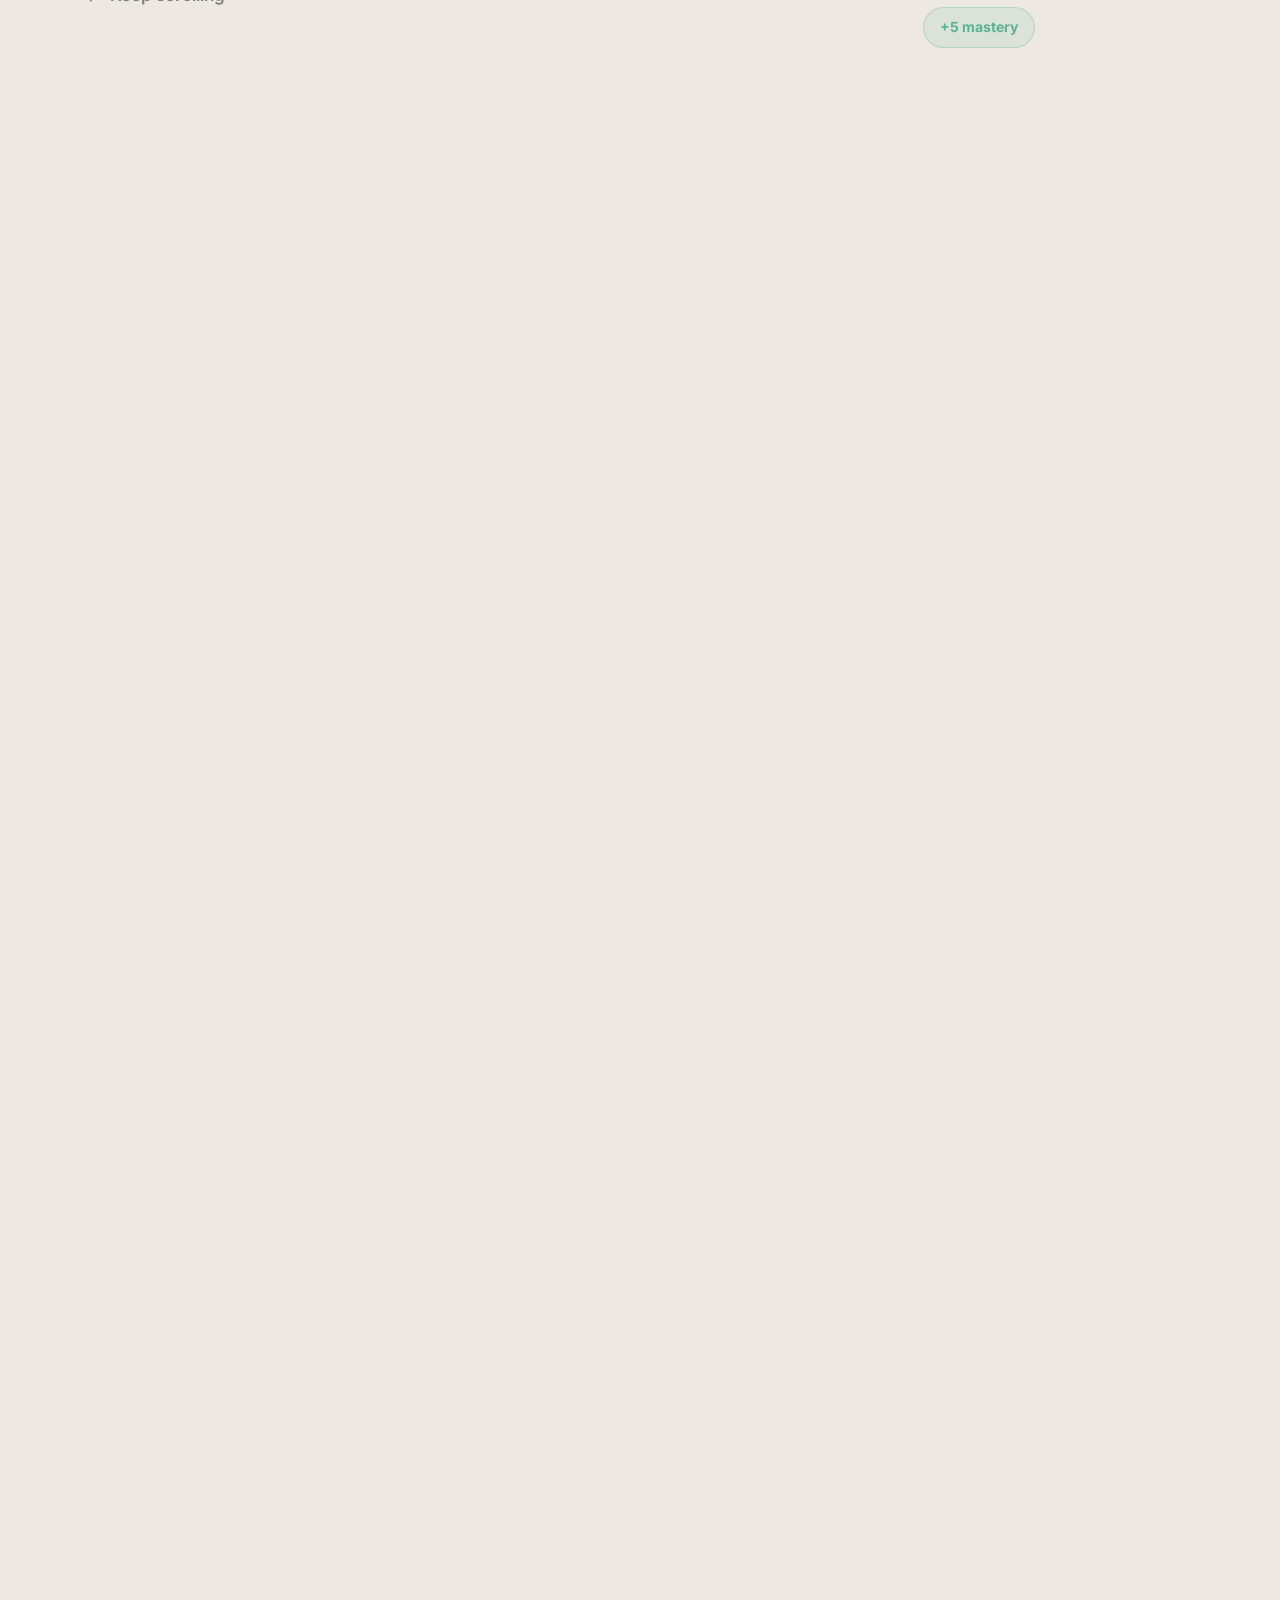
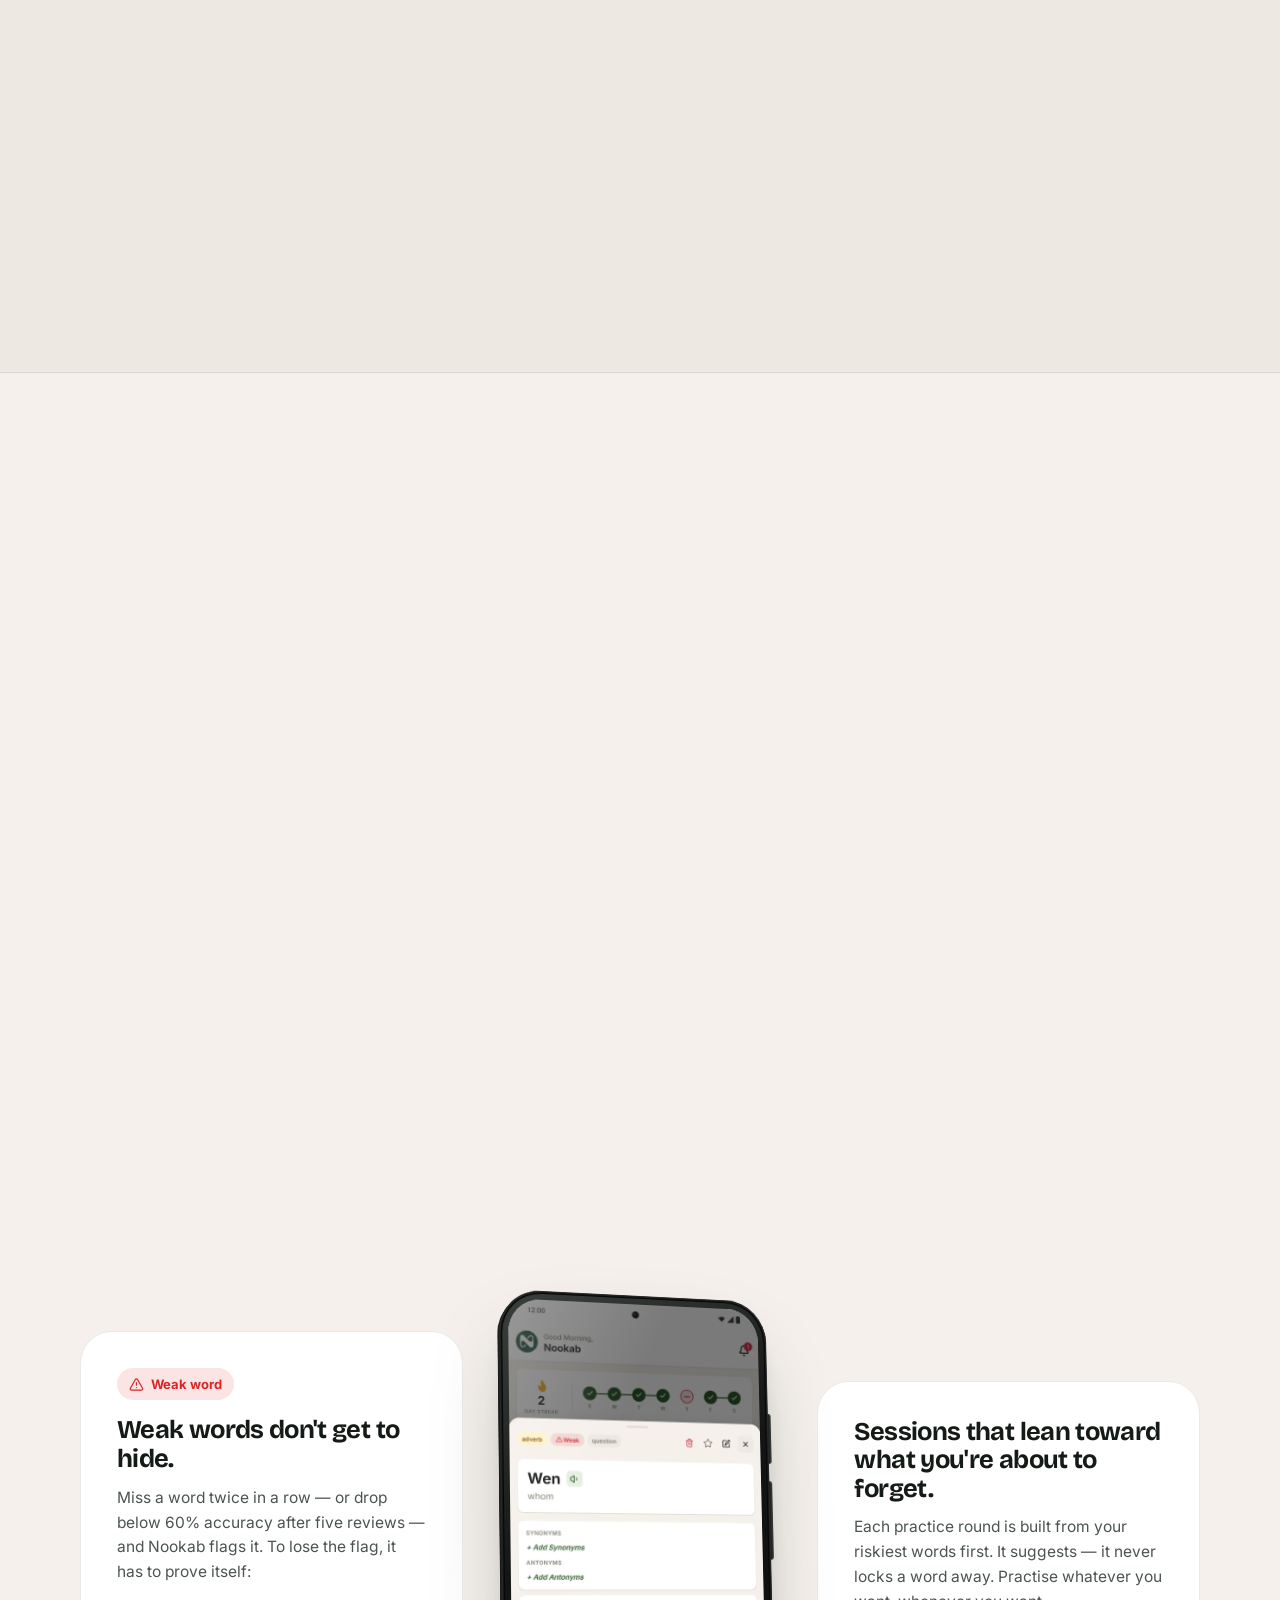
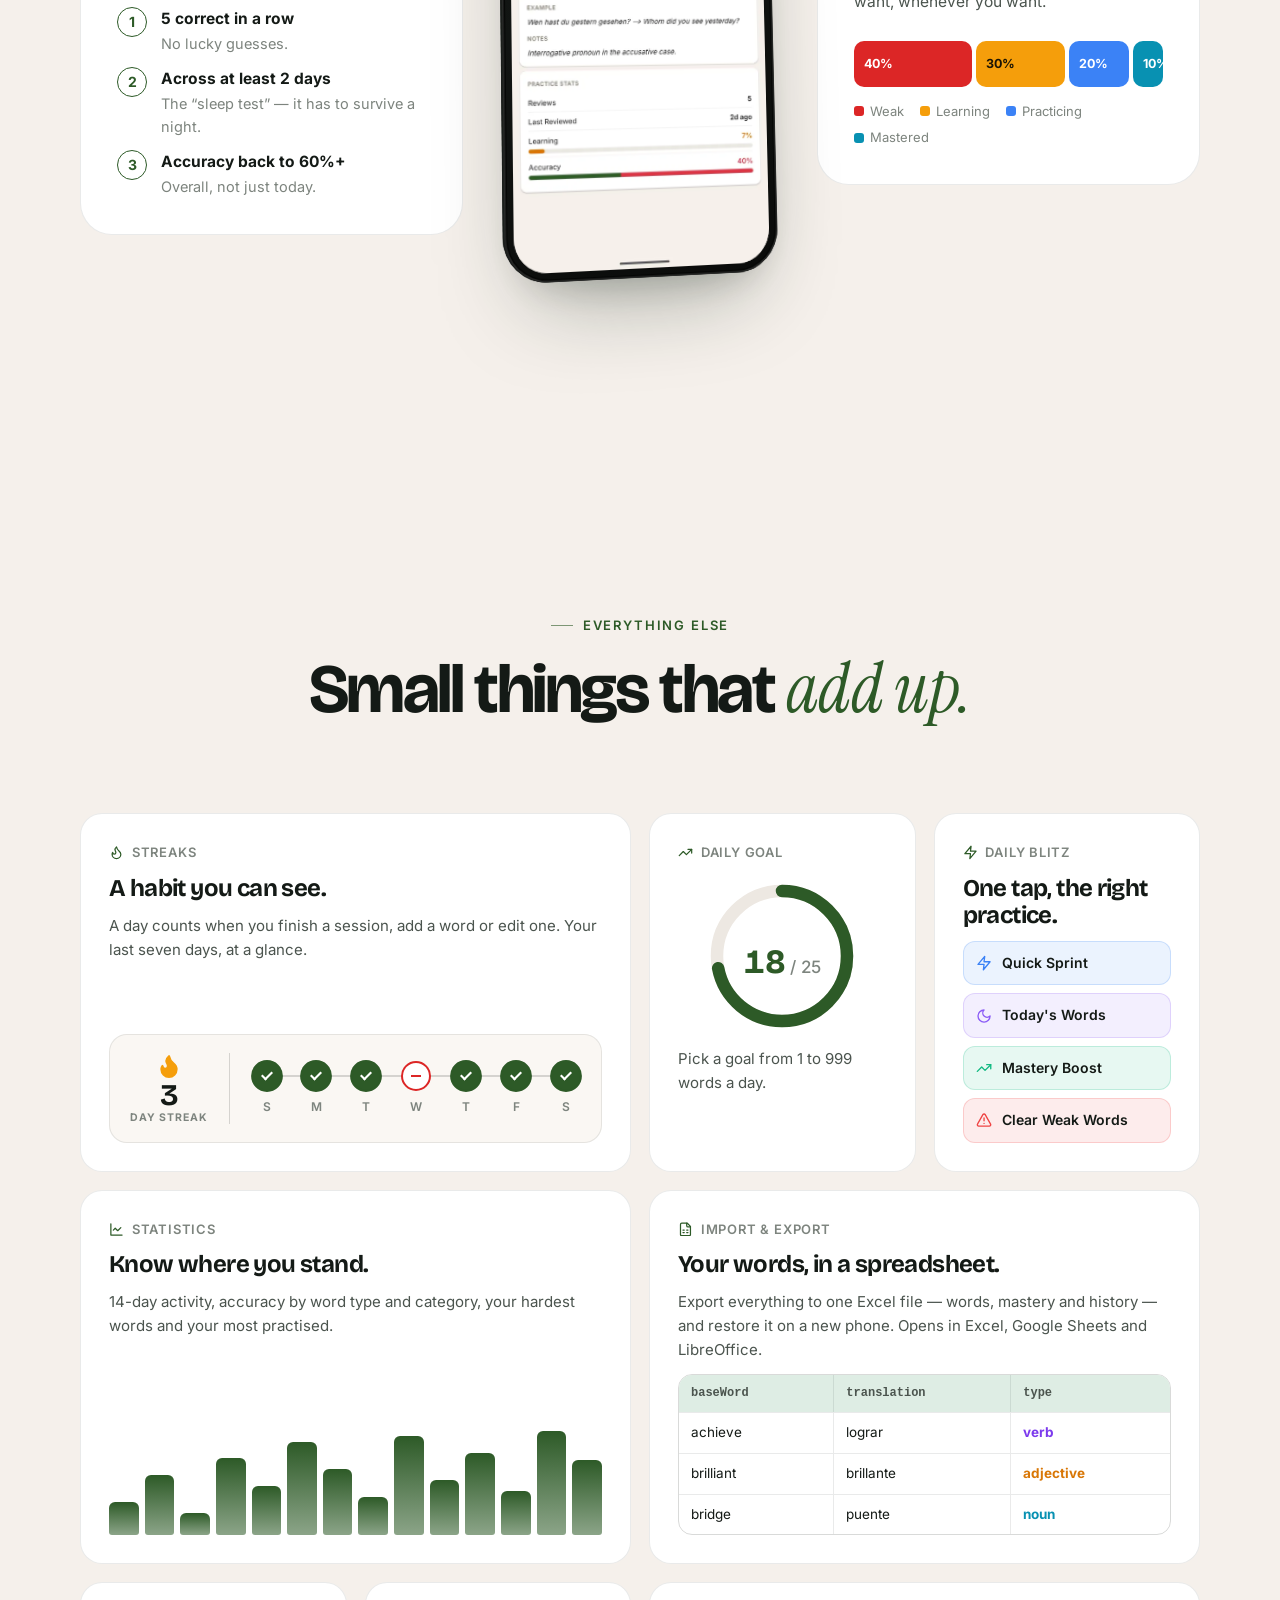
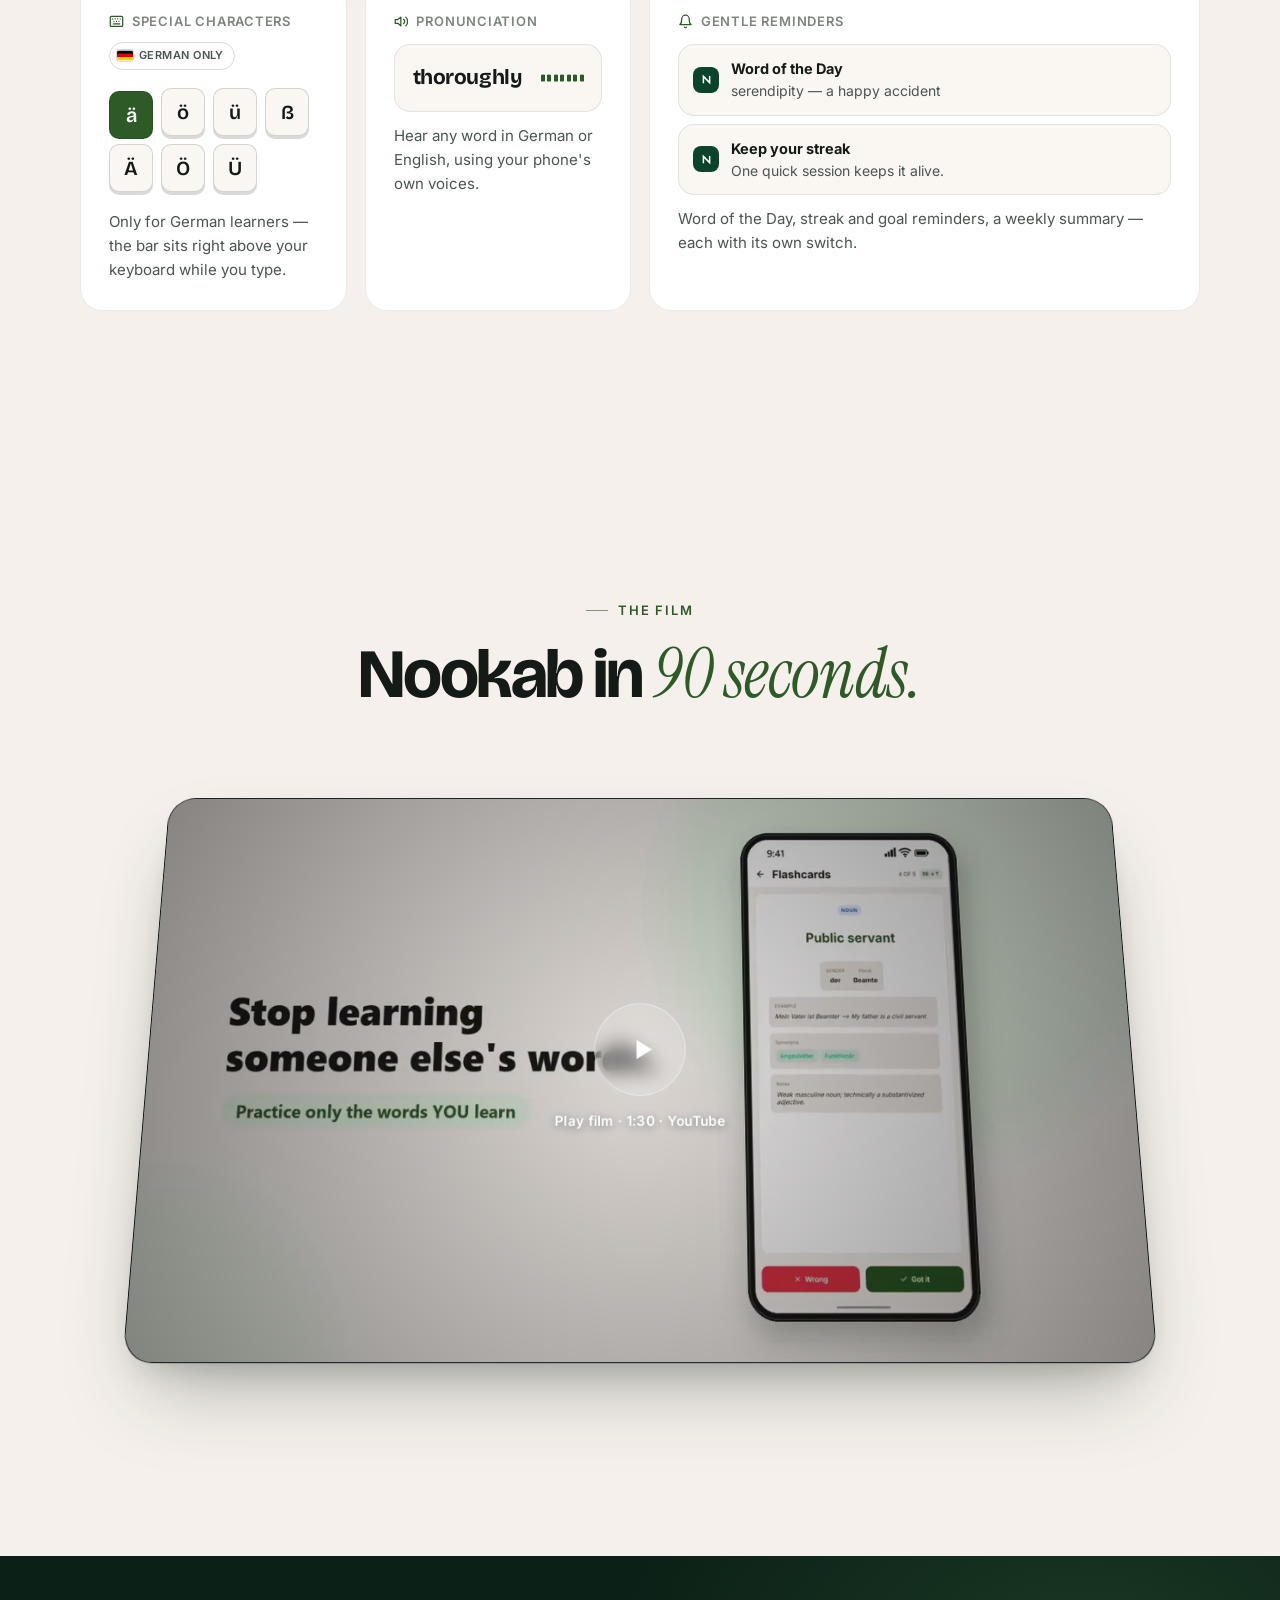
==== commit 07081731: "chore: Add Google Search Console verification for nookab.pages.dev - Add google-site-verification me" ====
--- a/index.html
+++ b/index.html
@@ -6,6 +6,7 @@
     <meta name="viewport" content="width=device-width, initial-scale=1.0">
     <title>Nookab — Offline Vocabulary Notebook for German &amp; English</title>
     <meta name="google-site-verification" content="RG0y1D5gTzGxqH91UcAWvKp08e-hcz8SPYMWPPB4Pgg" />
+    <meta name="google-site-verification" content="c8i0NLVT-99kxoADMZPzIpwgiMwTKy0sqT2cSVVS6l4" />
     <meta name="description"
         content="Offline vocabulary notebook for German and English learners. Save the words you meet, practise with flashcards, quizzes and spelling. Free, no account.">
     <meta name="robots" content="index, follow">
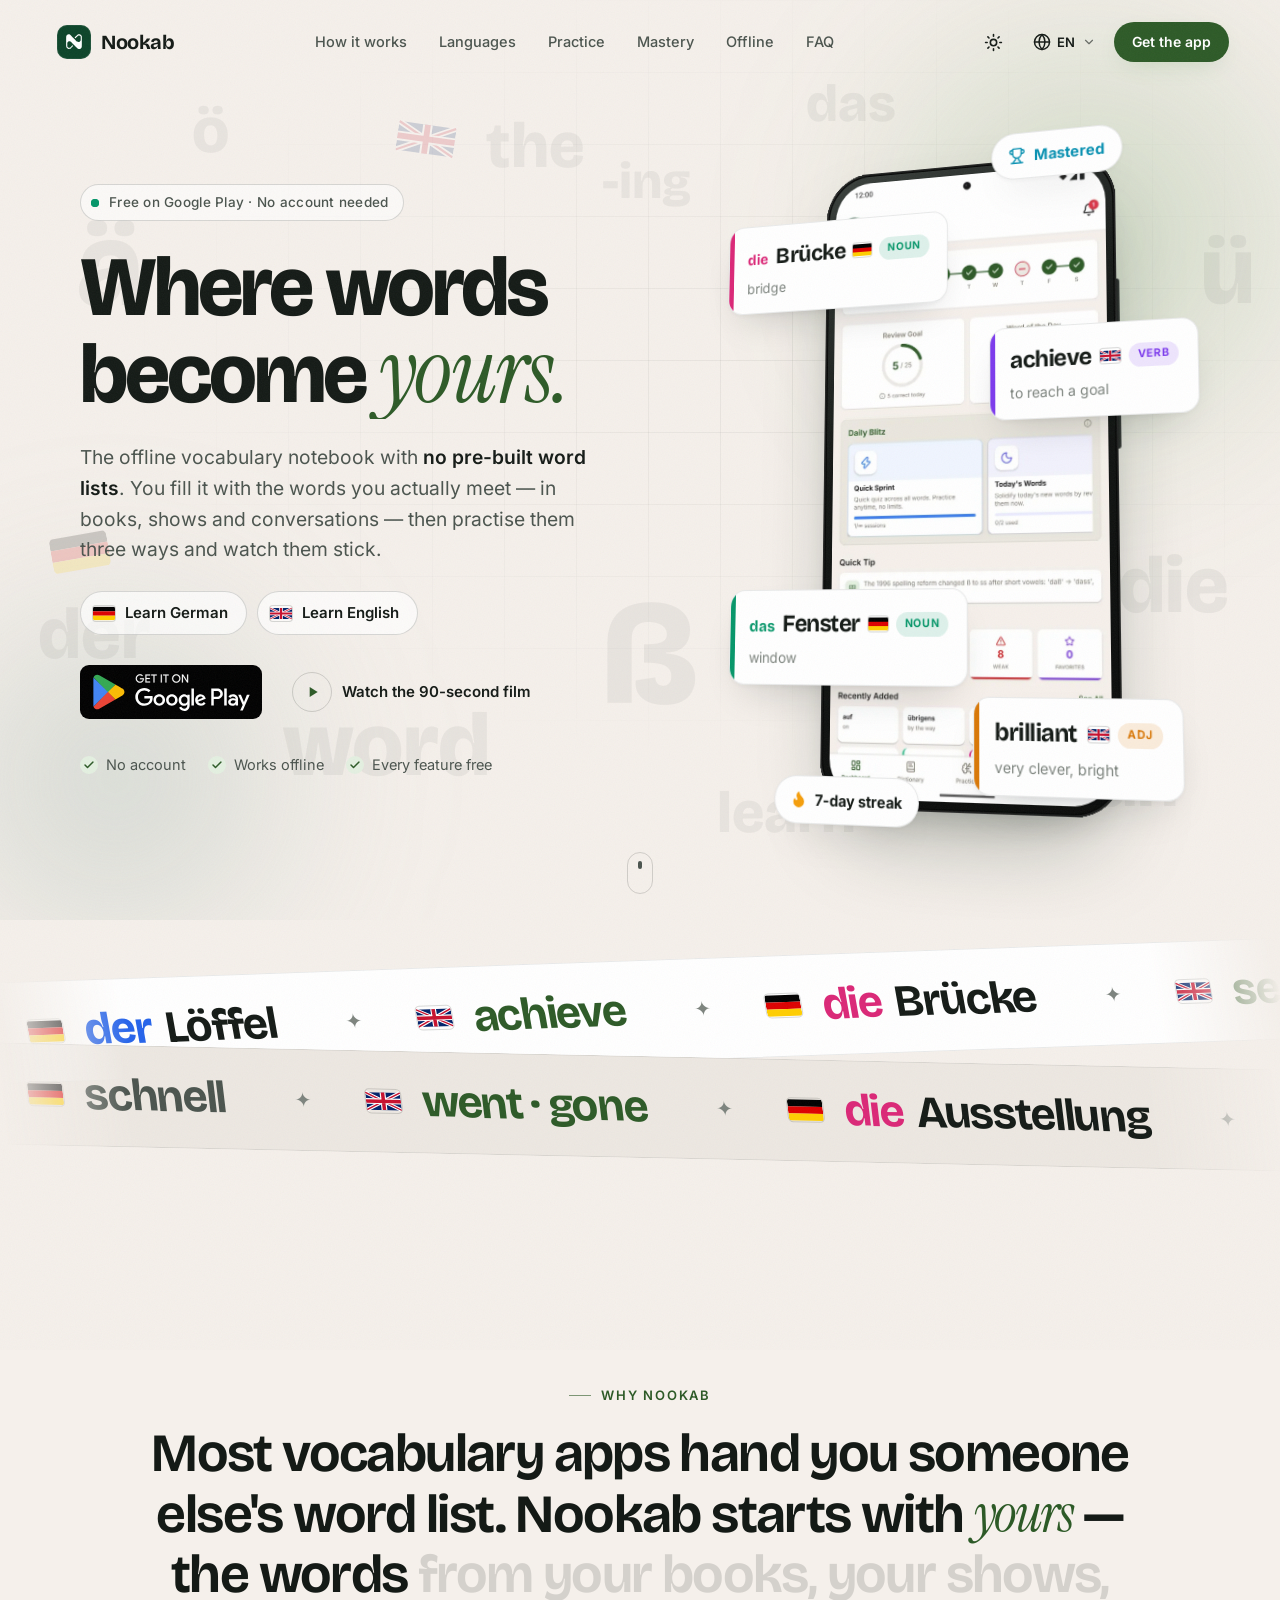
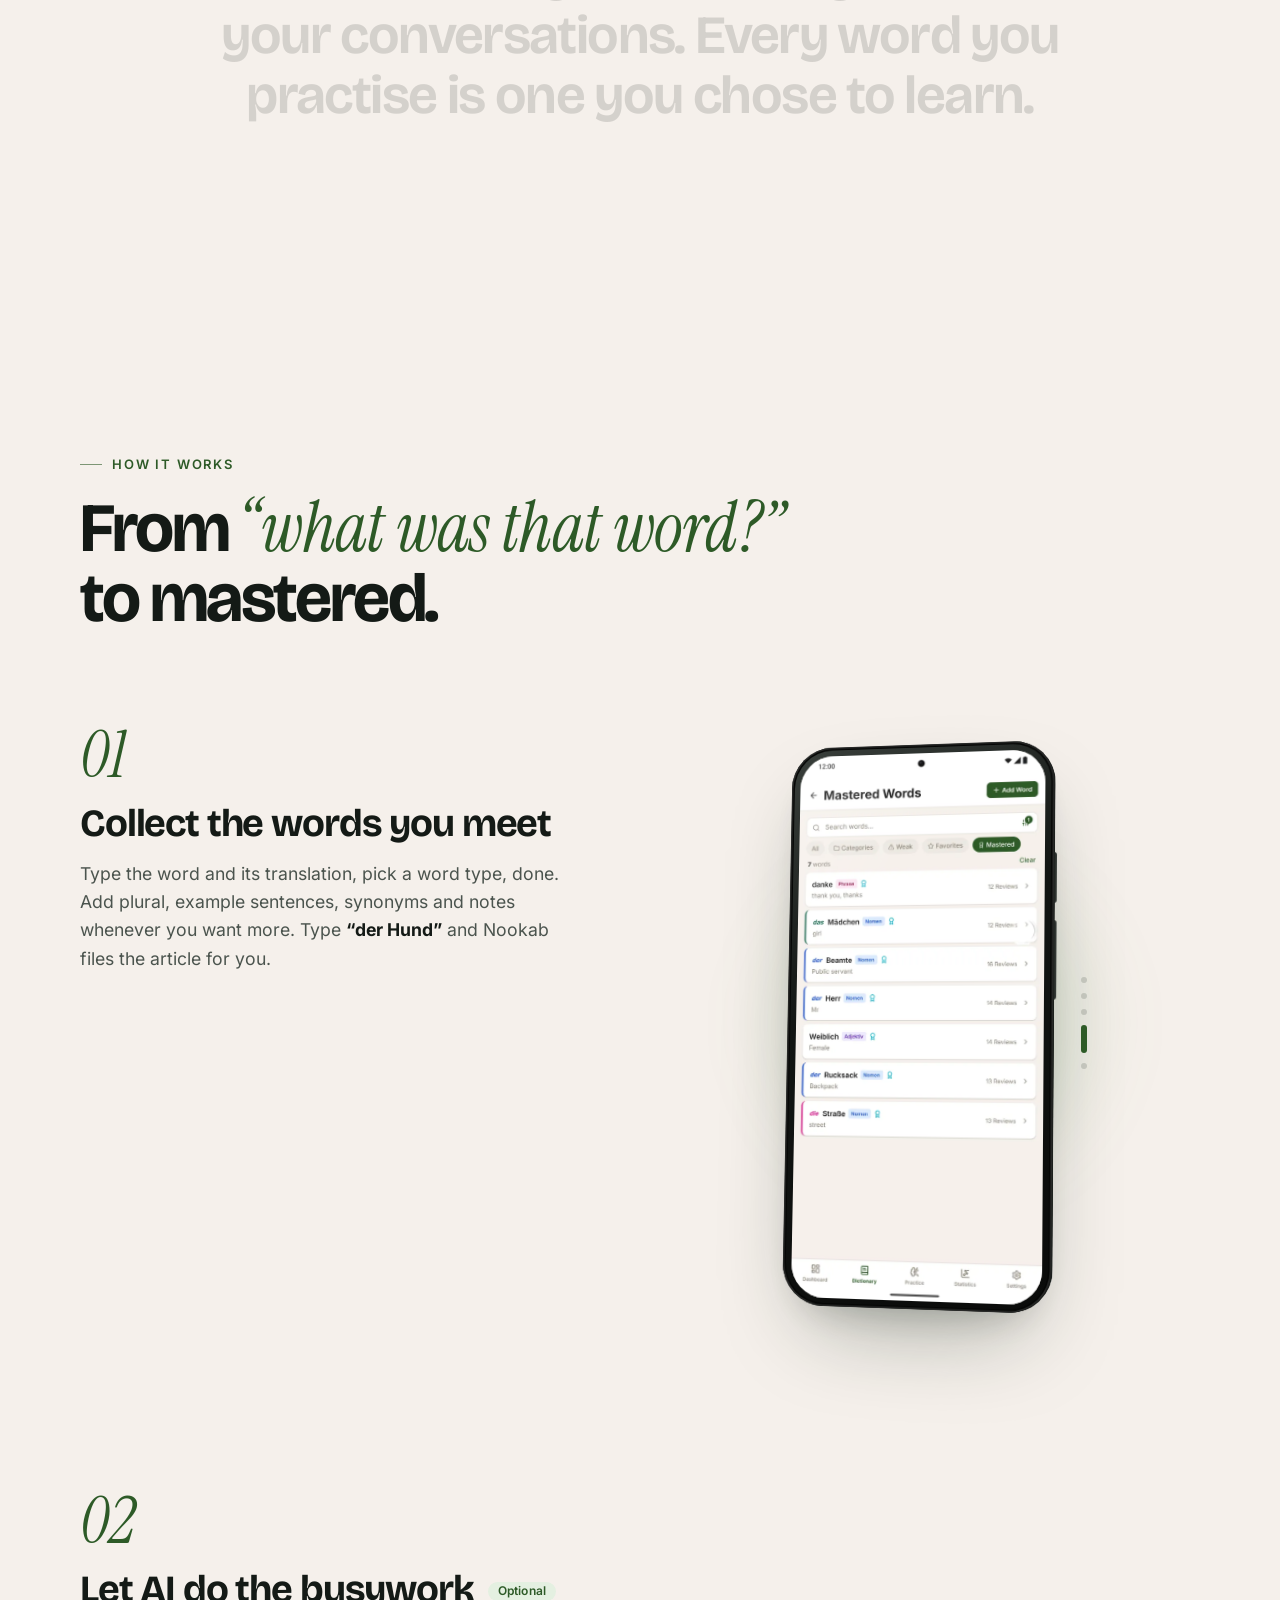
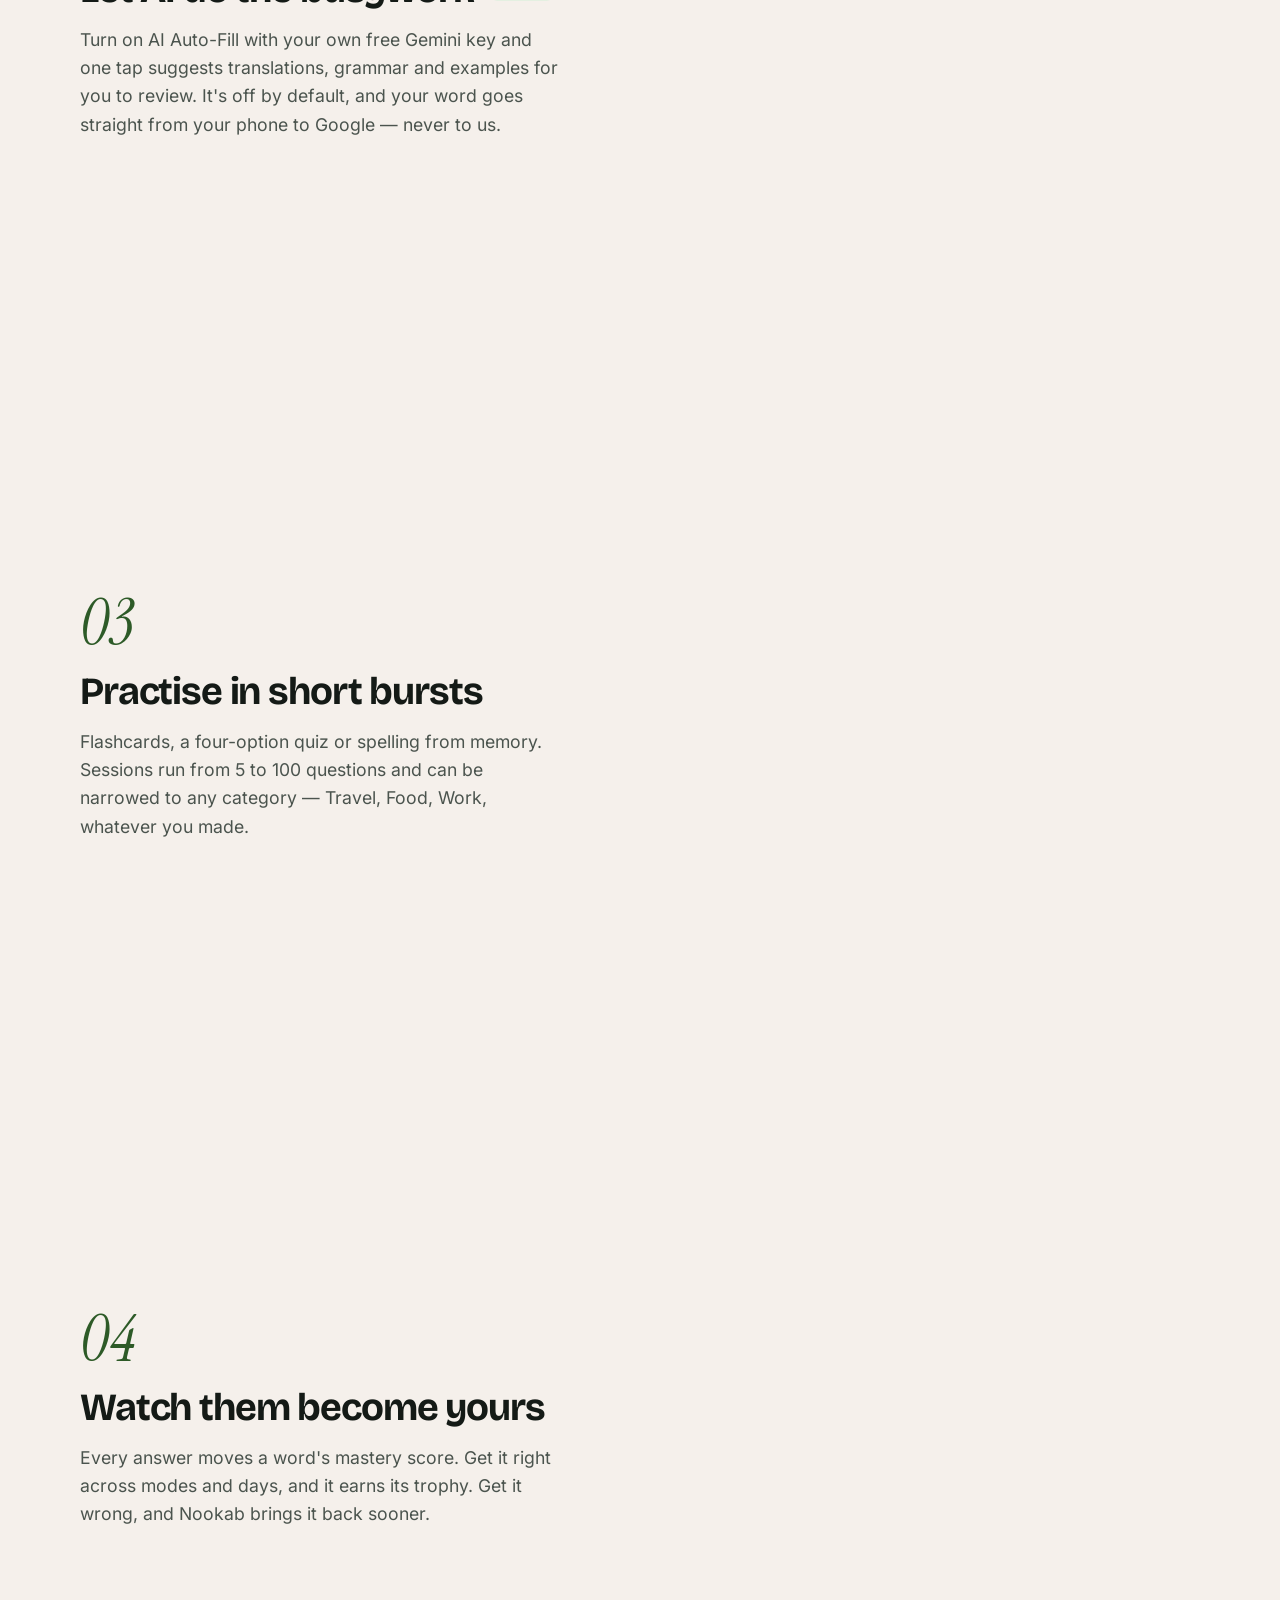
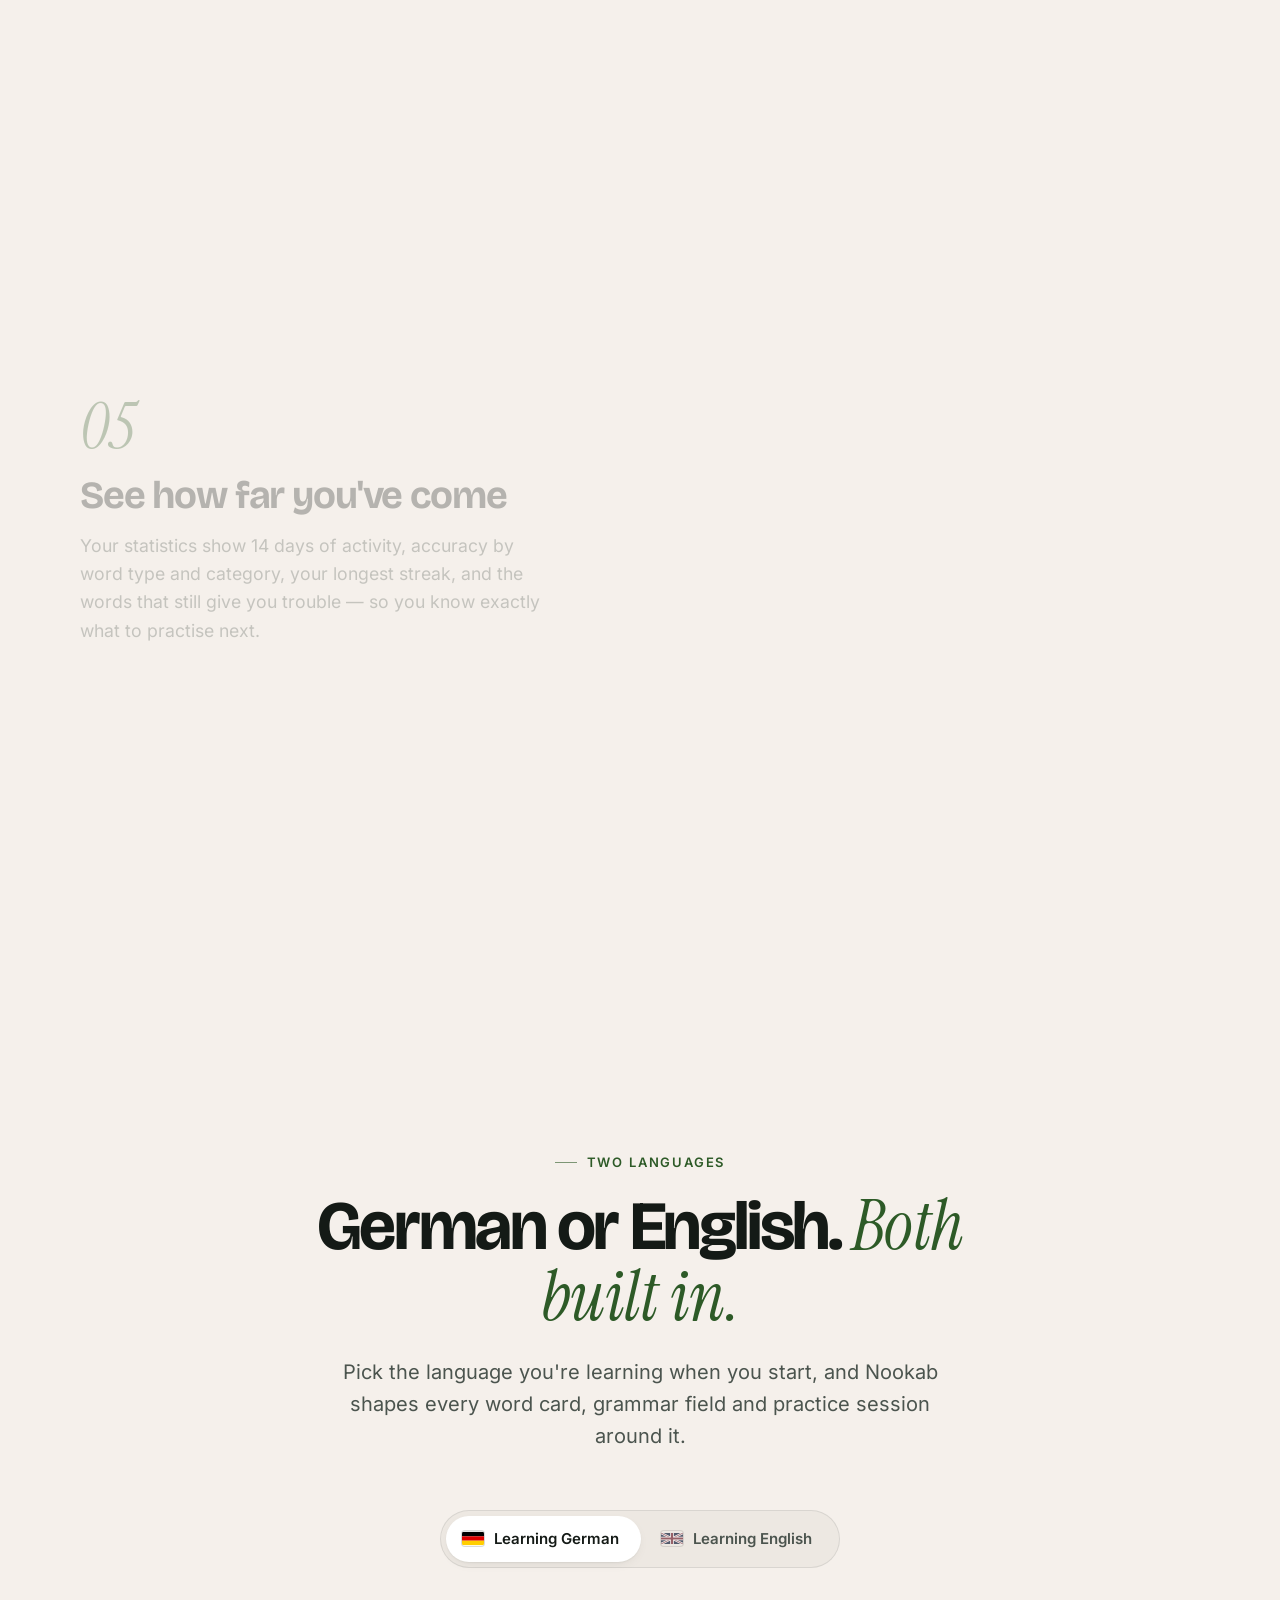
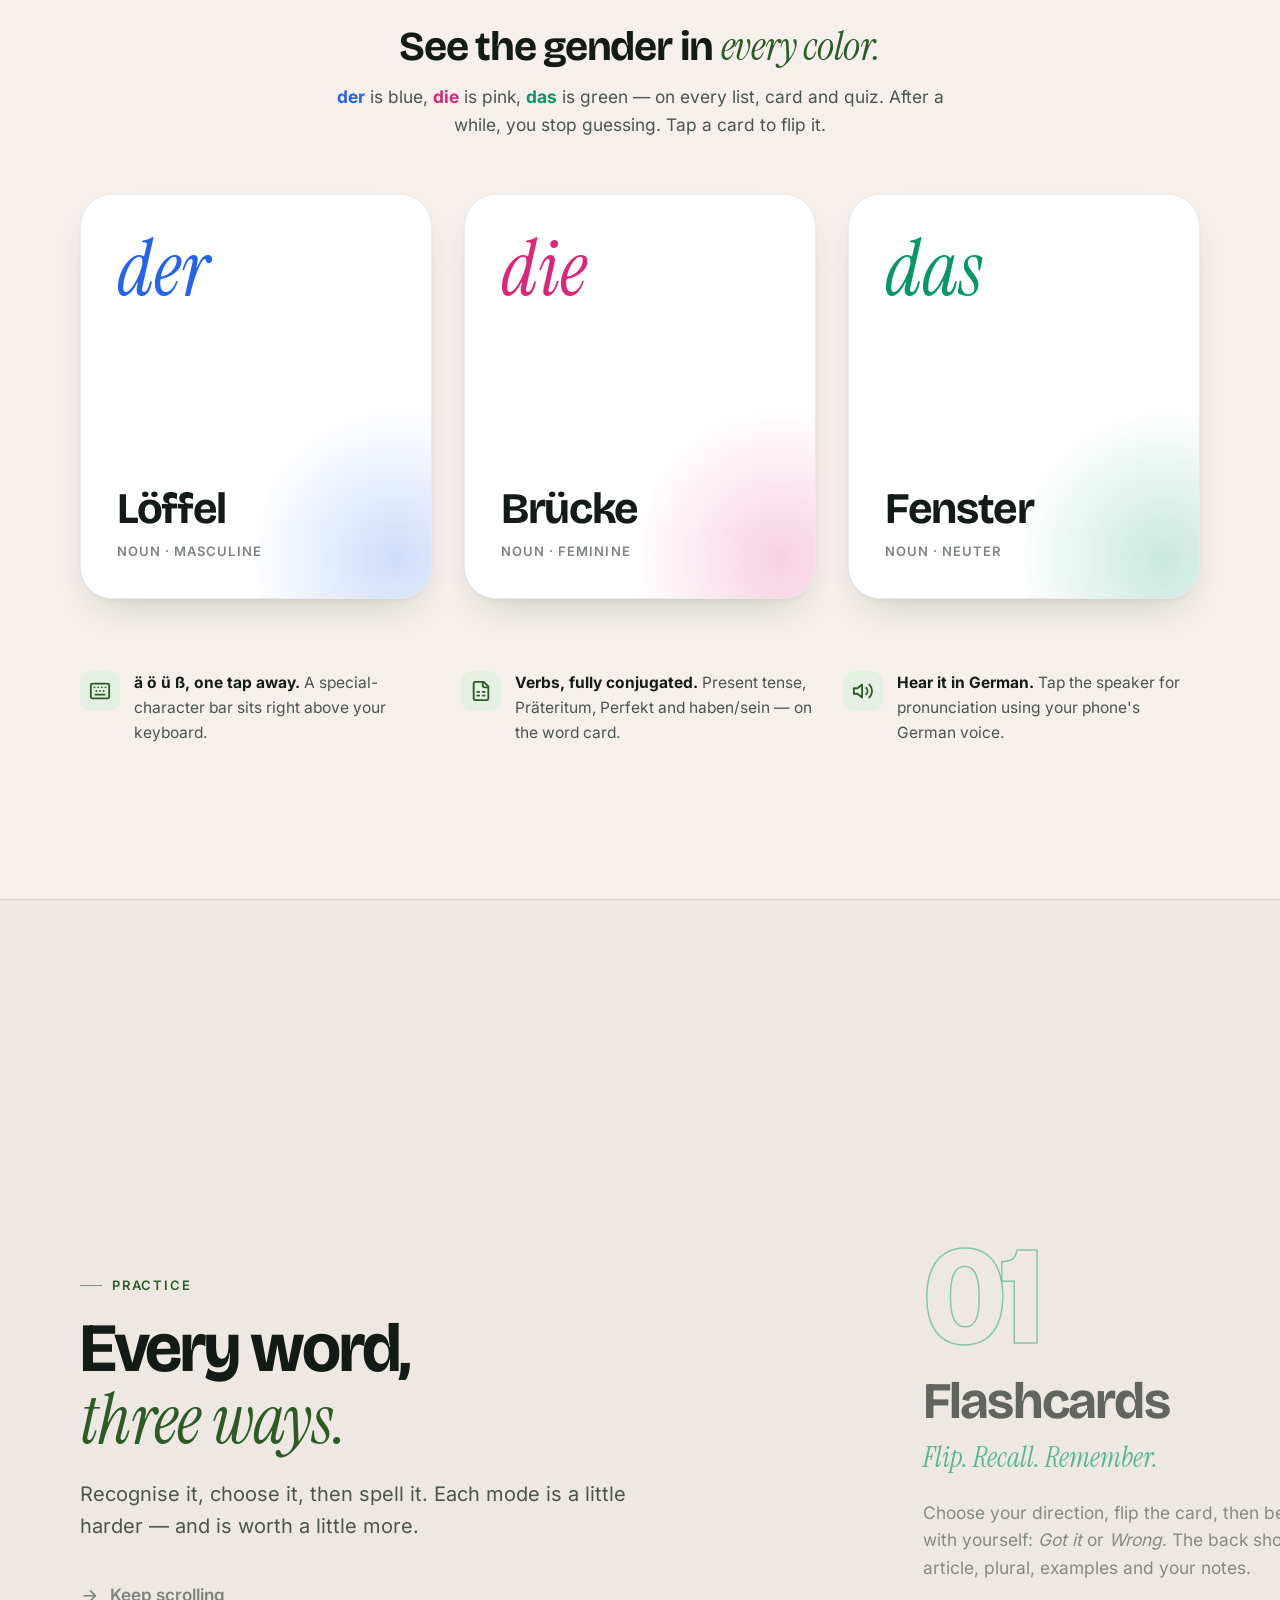
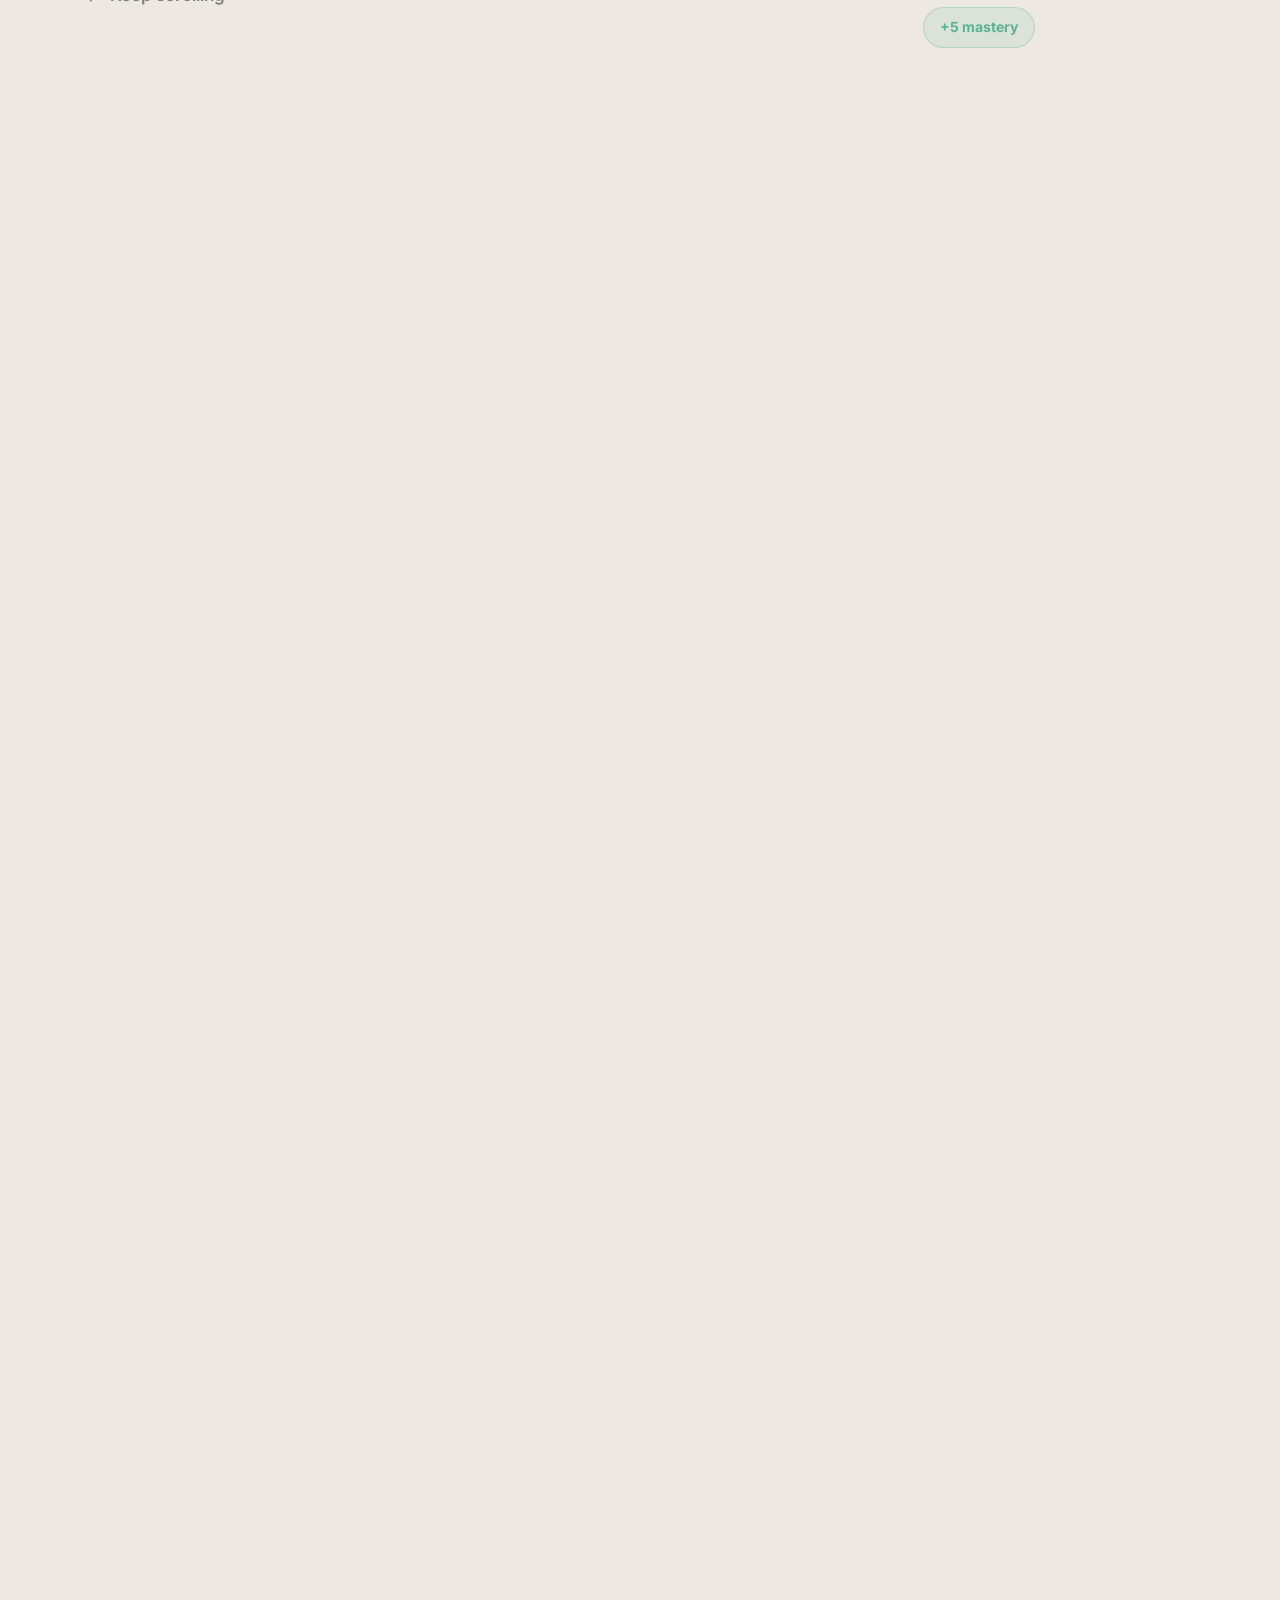
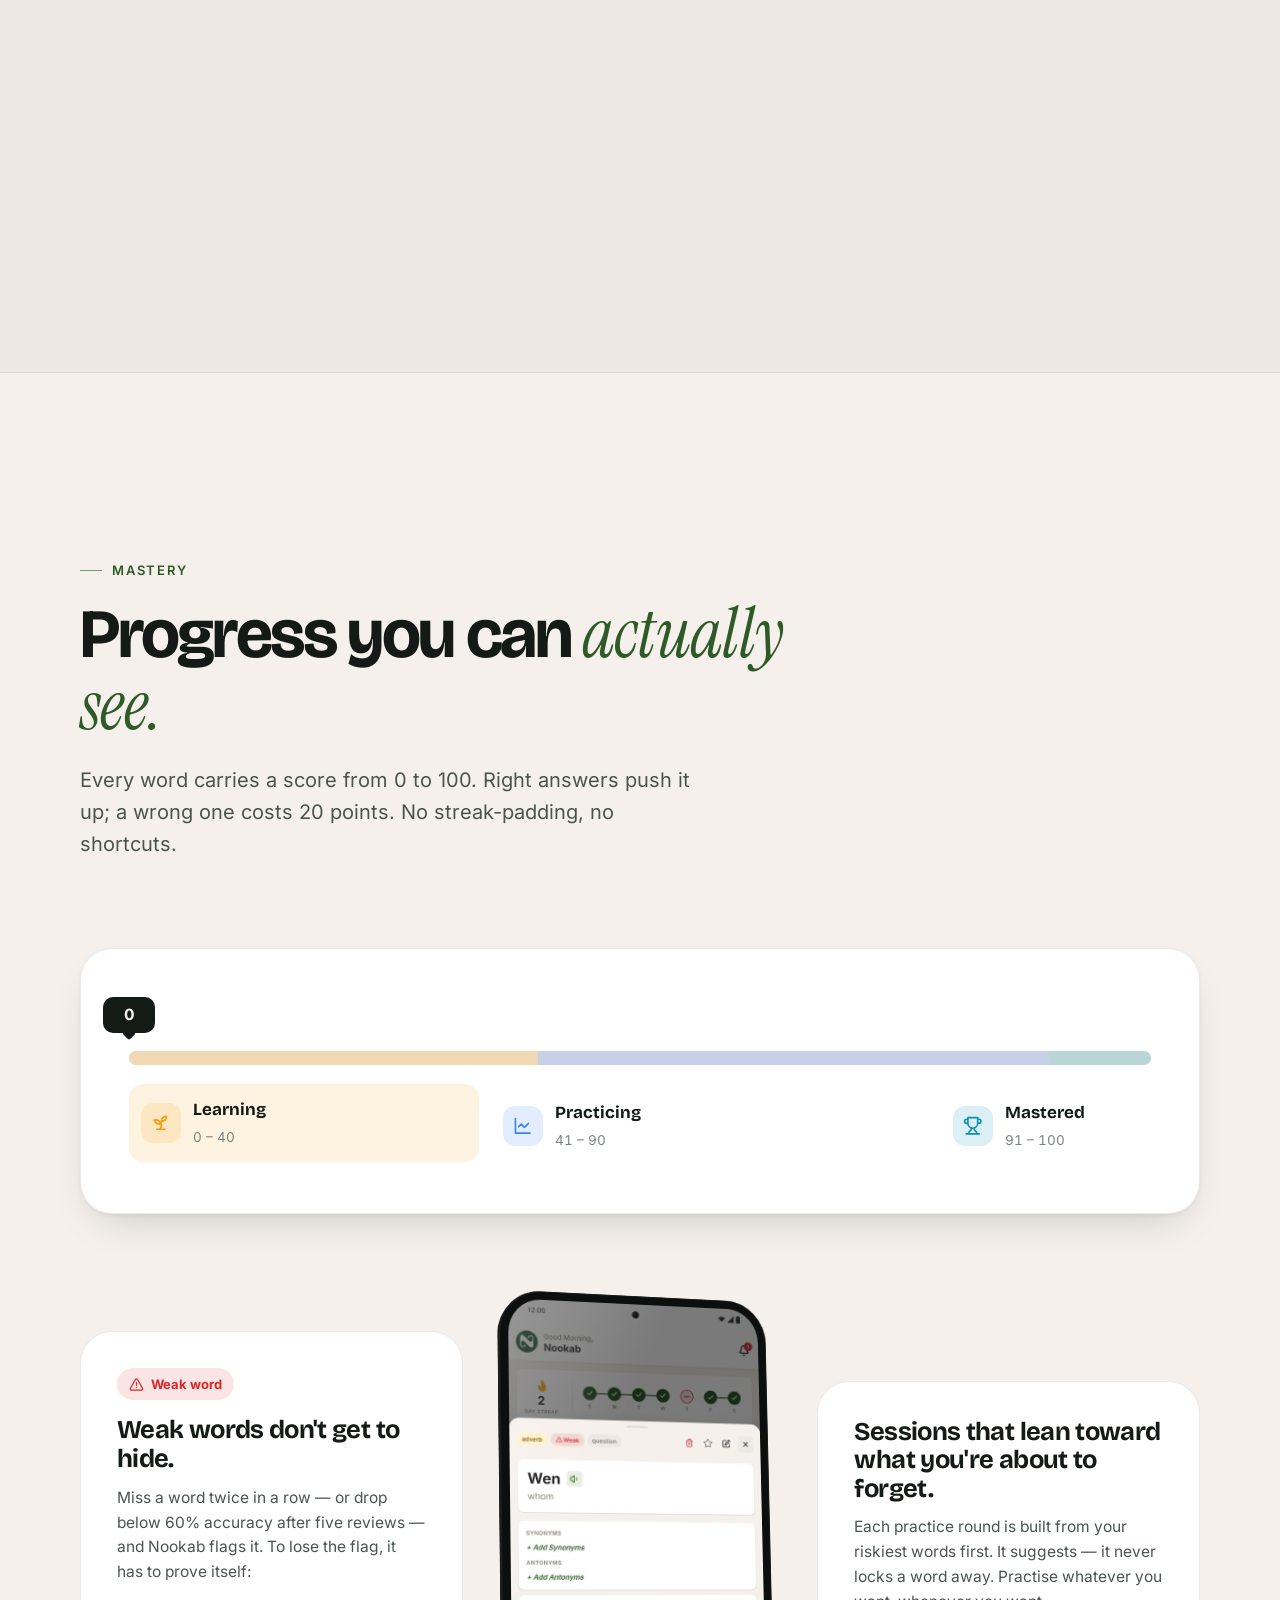
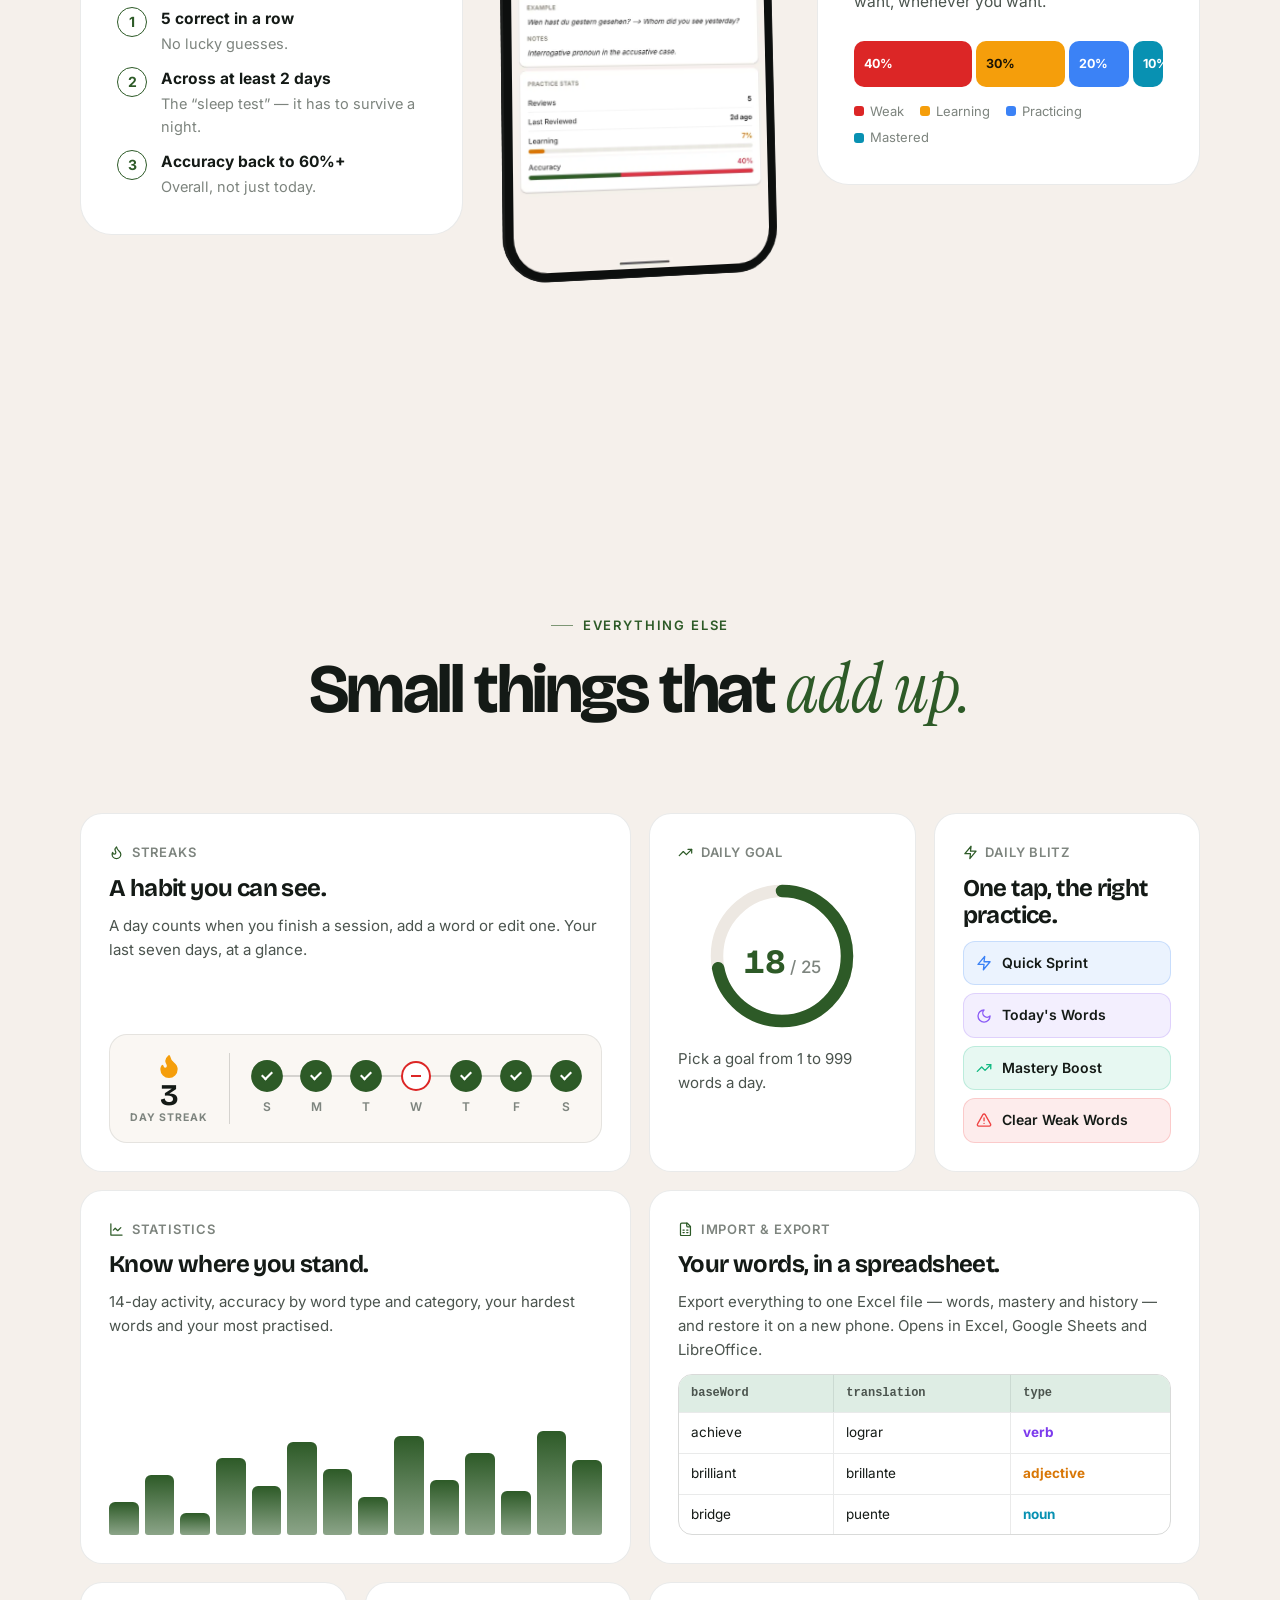
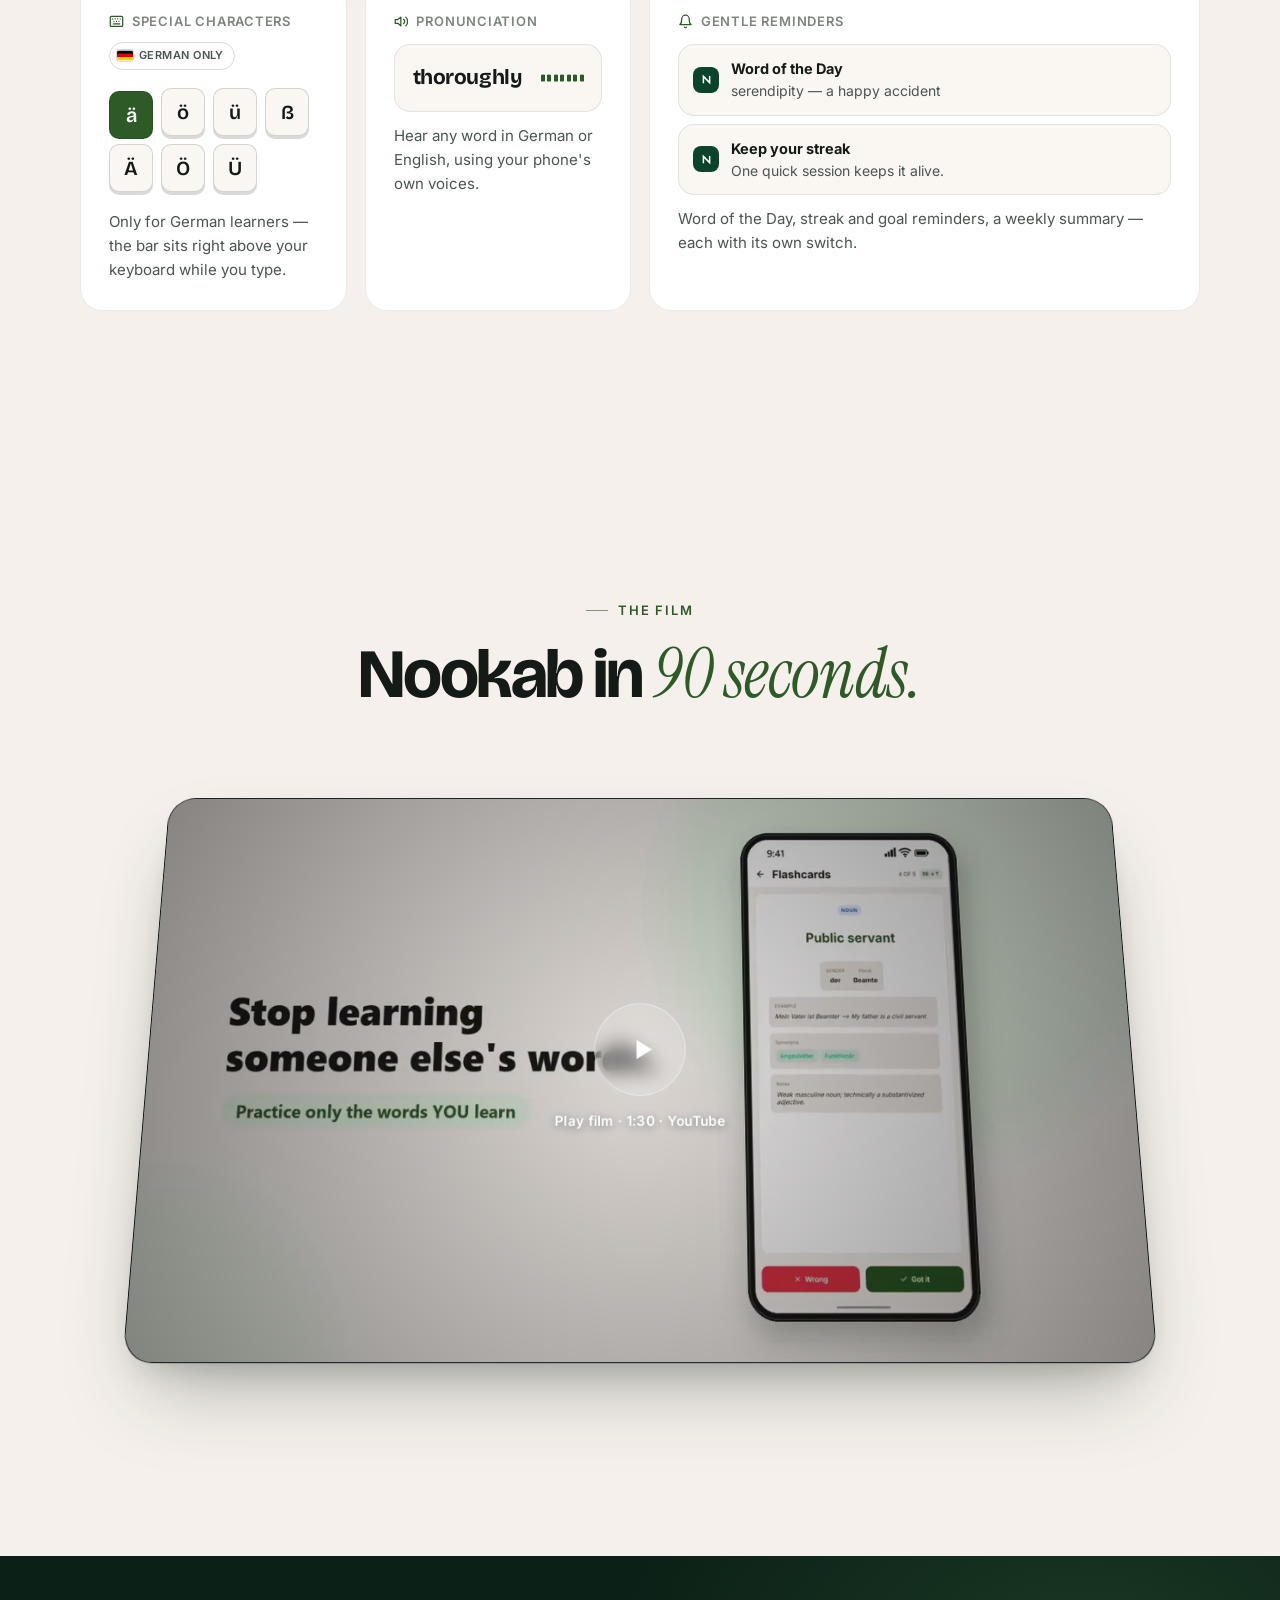
==== commit 2e158af6: "chore: Remove github.io Search Console verification tag - Remove the old google-site-verification me" ====
--- a/index.html
+++ b/index.html
@@ -5,7 +5,6 @@
     <meta charset="UTF-8">
     <meta name="viewport" content="width=device-width, initial-scale=1.0">
     <title>Nookab — Offline Vocabulary Notebook for German &amp; English</title>
-    <meta name="google-site-verification" content="RG0y1D5gTzGxqH91UcAWvKp08e-hcz8SPYMWPPB4Pgg" />
     <meta name="google-site-verification" content="c8i0NLVT-99kxoADMZPzIpwgiMwTKy0sqT2cSVVS6l4" />
     <meta name="description"
         content="Offline vocabulary notebook for German and English learners. Save the words you meet, practise with flashcards, quizzes and spelling. Free, no account.">
